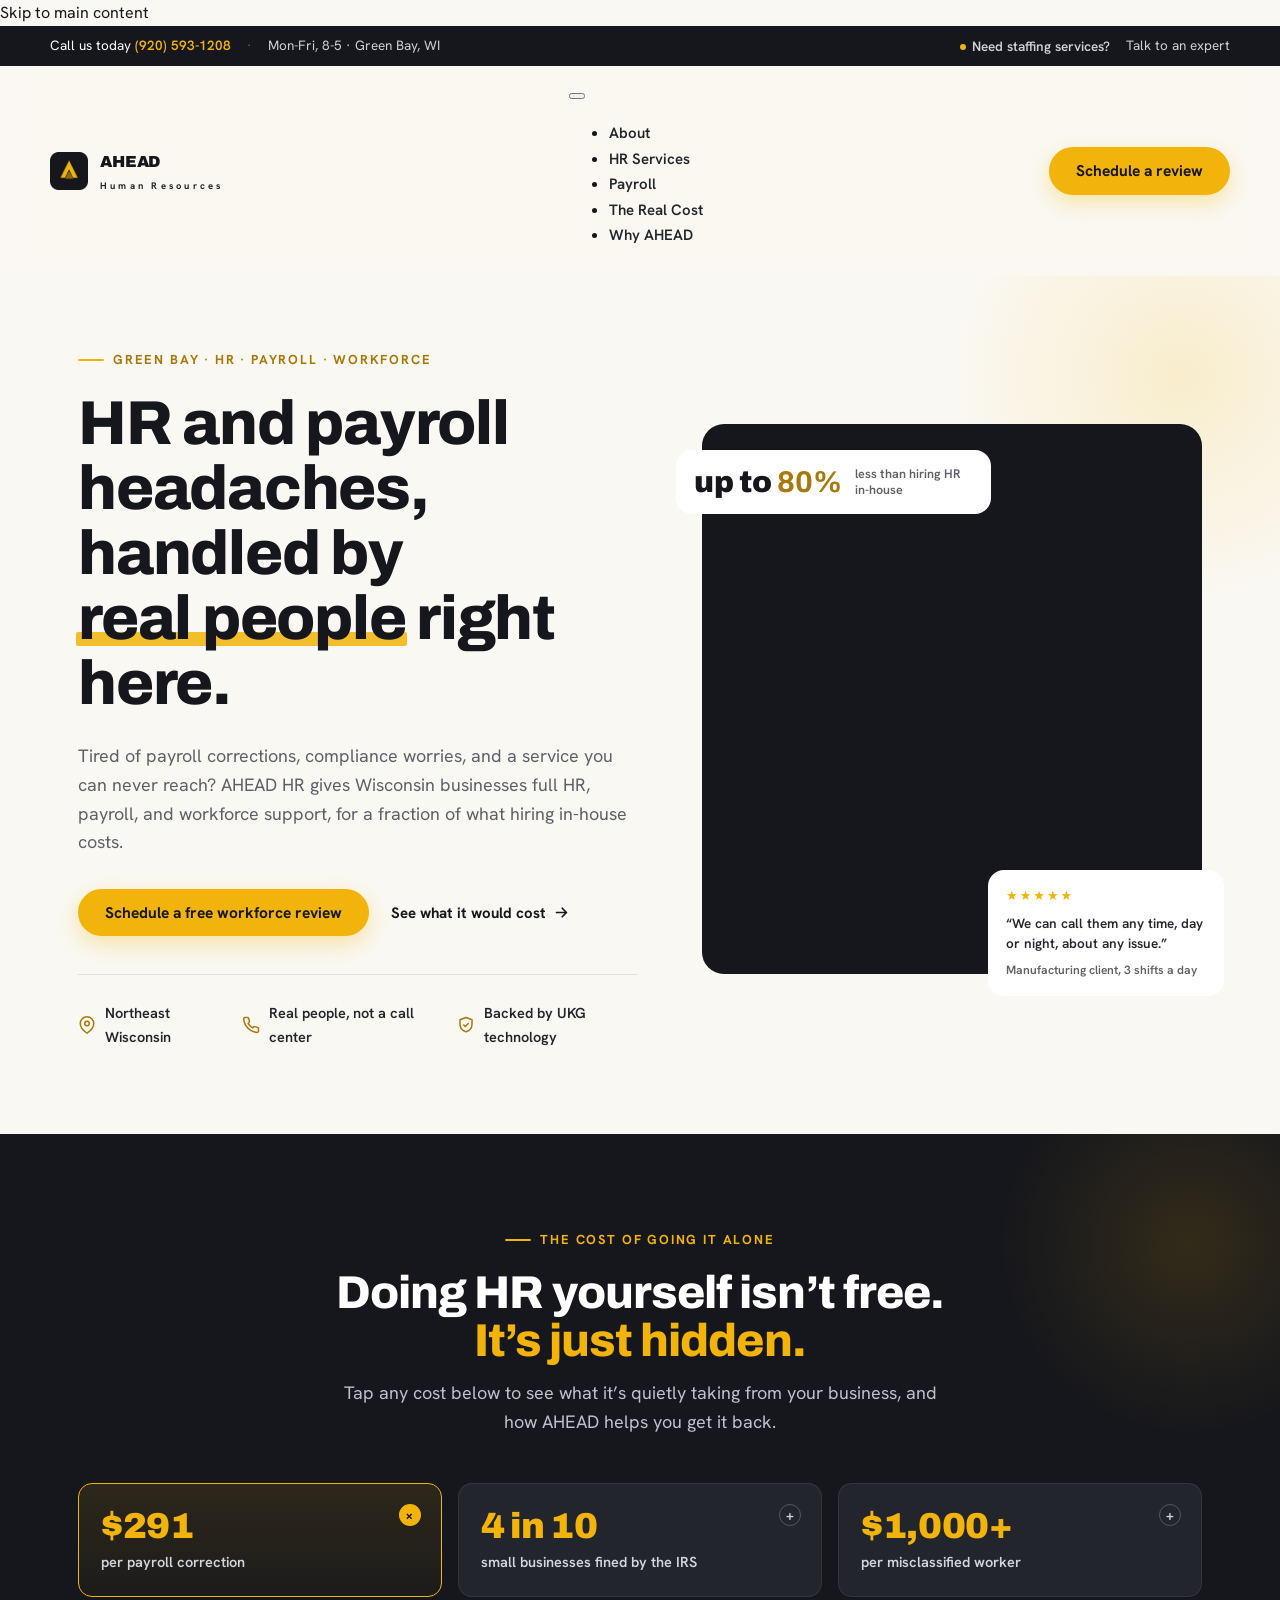
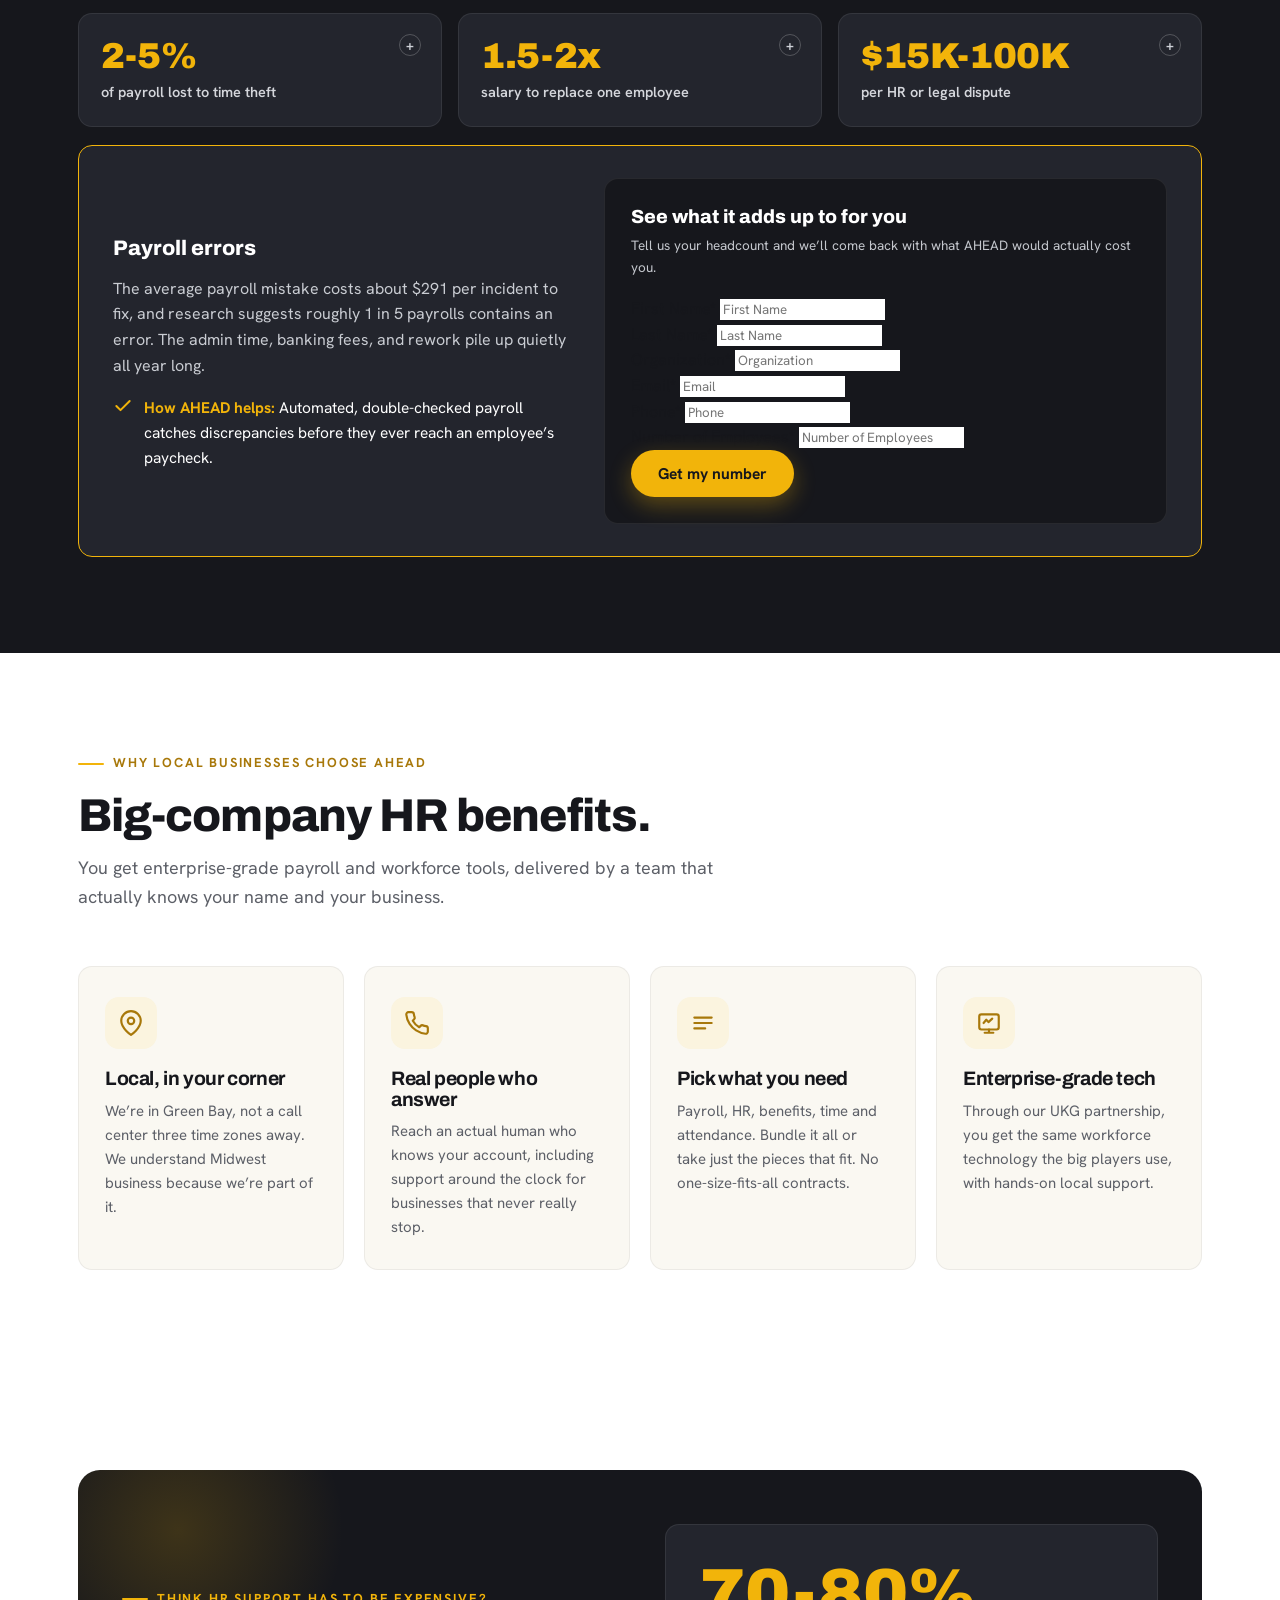
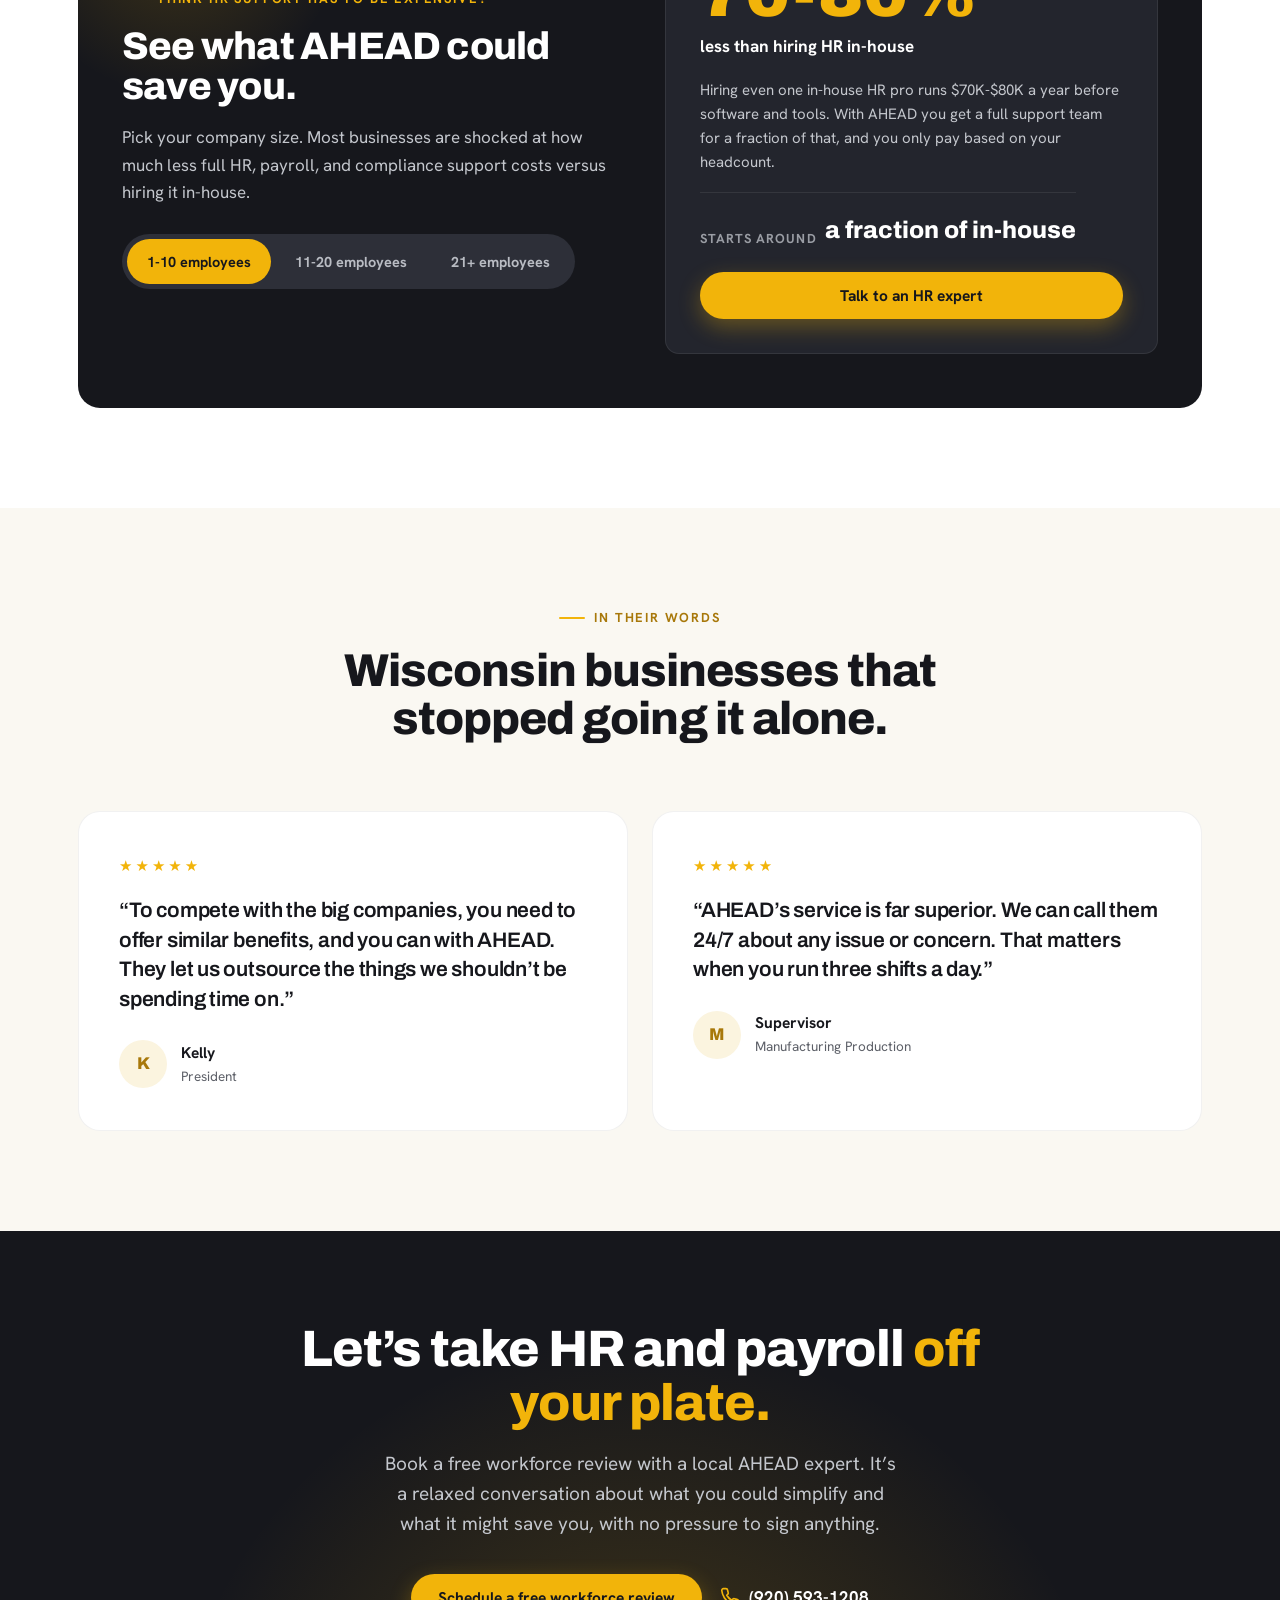
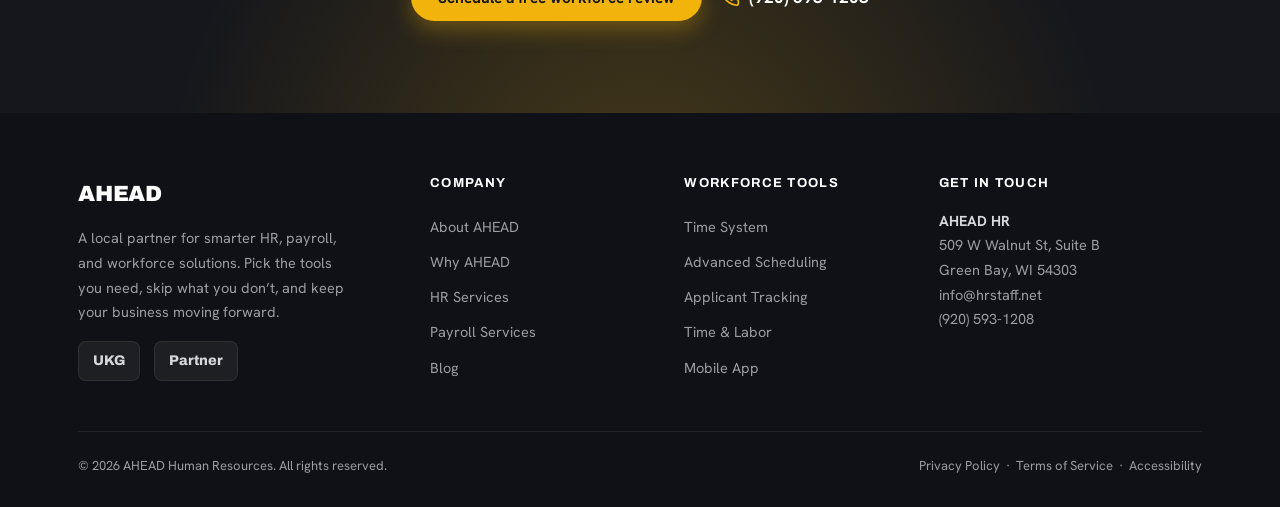
==== index.html @ b447ea6e "regenerate via build-static-preview.py (reproducible)" ====
<!doctype html>
    <html lang="en-US" prefix="og: https://ogp.me/ns#">

    <head>
        <meta charset="UTF-8">
        <meta name="viewport" content="width=device-width, initial-scale=1">
                    <link rel='stylesheet' href='https://www.hrstaff.net/wp-content/plugins/breakdance/plugin/themeless/normalize.min.css'>
                
<!-- Search Engine Optimization by Rank Math PRO - https://rankmath.com/ -->
<title>Home - ahead</title>
<meta name="robots" content="noindex, nofollow"/>
<link rel="canonical" href="https://www.hrstaff.net/" />
<meta property="og:locale" content="en_US" />
<meta property="og:type" content="website" />
<meta property="og:title" content="Home - ahead" />
<meta property="og:description" content="Green Bay · HR · Payroll · Workforce HR and payroll headaches, handled by real people right here. Tired of payroll corrections, compliance worries, and a service you can never reach? AHEAD HR gives Wisconsin businesses full HR, payroll, and workforce support, for a fraction of what hiring in-house costs. Schedule a free workforce review [&hellip;]" />
<meta property="og:url" content="https://www.hrstaff.net/" />
<meta property="og:site_name" content="ahead" />
<meta property="og:updated_time" content="2026-07-17T17:28:56+00:00" />
<meta name="twitter:card" content="summary_large_image" />
<meta name="twitter:title" content="Home - ahead" />
<meta name="twitter:description" content="Green Bay · HR · Payroll · Workforce HR and payroll headaches, handled by real people right here. Tired of payroll corrections, compliance worries, and a service you can never reach? AHEAD HR gives Wisconsin businesses full HR, payroll, and workforce support, for a fraction of what hiring in-house costs. Schedule a free workforce review [&hellip;]" />
<meta name="twitter:label1" content="Time to read" />
<meta name="twitter:data1" content="Less than a minute" />
<script type="application/ld+json" class="rank-math-schema-pro">{"@context":"https://schema.org","@graph":[{"@type":"Place","@id":"https://www.hrstaff.net/#place","address":{"@type":"PostalAddress","streetAddress":"2046 N. Rio Grande Ave","addressLocality":"Orlando","addressRegion":"FL","postalCode":"32804","addressCountry":"US"}},{"@type":["ProfessionalService","Organization"],"@id":"https://www.hrstaff.net/#organization","name":"ahead","url":"https://www.hrstaff.net","address":{"@type":"PostalAddress","streetAddress":"2046 N. Rio Grande Ave","addressLocality":"Orlando","addressRegion":"FL","postalCode":"32804","addressCountry":"US"},"openingHours":["Monday,Tuesday,Wednesday,Thursday,Friday 08:00-18:00"],"location":{"@id":"https://www.hrstaff.net/#place"},"telephone":"407-349-3488"},{"@type":"WebSite","@id":"https://www.hrstaff.net/#website","url":"https://www.hrstaff.net","name":"ahead","publisher":{"@id":"https://www.hrstaff.net/#organization"},"inLanguage":"en-US","potentialAction":{"@type":"SearchAction","target":"https://www.hrstaff.net/?s={search_term_string}","query-input":"required name=search_term_string"}},{"@type":"WebPage","@id":"https://www.hrstaff.net/#webpage","url":"https://www.hrstaff.net/","name":"Home - ahead","datePublished":"2026-07-17T02:14:08+00:00","dateModified":"2026-07-17T17:28:56+00:00","about":{"@id":"https://www.hrstaff.net/#organization"},"isPartOf":{"@id":"https://www.hrstaff.net/#website"},"inLanguage":"en-US"}]}</script>
<!-- /Rank Math WordPress SEO plugin -->

<style id="wp-img-auto-sizes-contain-inline-css">
img:is([sizes=auto i],[sizes^="auto," i]){contain-intrinsic-size:3000px 1500px}
/*# sourceURL=wp-img-auto-sizes-contain-inline-css */
</style>


<style type='text/css'  class='wpcb2-inline-style'>
/* Kodiak — STATIC styles (always on; NOT motion). Sandbox verify now; becomes a WPCodeBox CSS
   snippet for the deliverable. Holds decorative details + global overrides that Breakdance can't
   express natively as a section background. */

/* Content width (1240 max-width, 28px gutter) is now set NATIVELY in Breakdance -> Settings -> Containers
   (container_width 1240, horizontal_padding 28; vertical 100 + gap 32 are BD defaults kept explicit).
   Set via tools/bd-generator/write-global-layout.php — no CSS override needed. */

/* Hero HUD (telemetry): position is STATIC presentation (not motion). Escape the boxed .section-container
   so right/bottom are measured from the section edge, and sit level with the CTA row. (The fade-in is motion.) */
#ksc-hero { position: relative; }
#ksc-hero > .section-container { position: static; }
.ksc-hud { bottom: 72px !important; }

/* Marquee: full-bleed band + colored dots are STATIC presentation (only the infinite scroll is motion).
   Targeted structurally so they render with motion OFF too. Row = the inner .bde-div of #ksc-marquee. */
#ksc-marquee { border-top: 1px solid rgba(120, 160, 220, .13); border-bottom: 1px solid rgba(120, 160, 220, .13); }
#ksc-marquee > .section-container { max-width: none; padding-left: 0; padding-right: 0; }
#ksc-marquee .section-container > .bde-div { width: 100%; overflow: hidden; }
#ksc-marquee .section-container > .bde-div > .bde-div { justify-content: center; }
#ksc-marquee .section-container > .bde-div > .bde-div > .bde-text { display: inline-flex; align-items: center; gap: 34px; }
#ksc-marquee .section-container > .bde-div > .bde-div > .bde-text::after { content: ""; width: 7px; height: 7px; border-radius: 50%; background: #1F8BFF; flex: 0 0 auto; }
#ksc-marquee .section-container > .bde-div > .bde-div > .bde-text:nth-child(3n)::after { background: #D8823A; }

/* Stats band: subtle grid pattern overlay with a radial fade (mockup .stats::before). */
#ksc-stats { position: relative; overflow: hidden; }
#ksc-stats::before {
  content: ""; position: absolute; inset: 0; pointer-events: none; z-index: 0;
  background-image:
    linear-gradient(rgba(255, 255, 255, .07) 1px, transparent 1px),
    linear-gradient(90deg, rgba(255, 255, 255, .07) 1px, transparent 1px);
  background-size: 54px 54px;
  -webkit-mask-image: radial-gradient(circle at 80% 30%, #000, transparent 75%);
  mask-image: radial-gradient(circle at 80% 30%, #000, transparent 75%);
}
#ksc-stats > .section-container { position: relative; z-index: 1; }

/* Process: thin connecting line across the step circles (mockup .proc-line). The white circles sit on
   top of it. z-index:0 keeps it behind the step content. (The sky "fill" that grows is motion, later.) */
.ksc-proc-steps { position: relative; }
.ksc-proc-steps::before { content: ""; position: absolute; top: 27px; left: 8%; right: 8%; height: 2px; background: #CFDCEF; z-index: 0; }
.ksc-proc-steps > .bde-div { position: relative; z-index: 1; }
/* mobile: steps stack vertically, so the horizontal connecting line + its scroll-fill are orphaned — hide
   them (matches the mockup hiding .proc-line when the steps go 1-col). Uses BD's phone_landscape breakpoint. */
@media (max-width: 767px) { .ksc-proc-steps::before, .ksc-proc-steps::after { display: none; } }

/* Stat tiles: frosted glass — the mockup's translucent white + blur(4px) softens the grid behind them
   (BD can't do backdrop-filter natively). */
.ksc-stat-tile { -webkit-backdrop-filter: blur(4px); backdrop-filter: blur(4px); }

/* Service cards: hover-lift + border + a radial glow that follows the cursor (mockup .svc). The lift +
   border + glow-on-hover are pure CSS (work with JS off); the cursor-follow position (--mx/--my) is set
   by the motion snippet — with JS off the glow just centers on hover, which still looks right. */
.ksc-svc { position: relative; overflow: hidden; transition: transform .4s cubic-bezier(.16,1,.3,1), border-color .4s; }
.ksc-svc::before { content: ""; position: absolute; inset: 0; z-index: 0; pointer-events: none; opacity: 0; transition: opacity .4s; background: radial-gradient(380px circle at var(--mx,50%) var(--my,0%), rgba(31,139,255,.12), transparent 60%); }
.ksc-svc:hover::before { opacity: 1; }
.ksc-svc:hover { transform: translateY(-6px); border-color: rgba(31,139,255,.45) !important; }
.ksc-svc > * { position: relative; z-index: 1; }

/* About figure: the radius/border/shadow + badge pill are NATIVE (see specs/kodiak.mjs). Only the
   overflow-clip, portrait 4/5 crop, and the badge's absolute position + blur are non-native (here). */
/* Figure box is sized by width + 4/5 aspect (the video/image are taken out of flow so they can't
   collapse the box). BD renders <video> position:absolute inside a .bde-video wrapper. */
.ksc-about-fig { position: relative; overflow: hidden; aspect-ratio: 4 / 5; width: 100%; }
/* .bde-video wraps an .ee-video-container that BD sizes to the video's own ratio (a 1:1 box here) — force
   both to fill the 4/5 figure so object-fit:cover crops the video to the frame (no letterbox). */
.ksc-about-fig > .bde-video, .ksc-about-fig > .bde-image, .ksc-about-fig .ee-video-container { position: absolute !important; inset: 0; width: 100%; height: 100%; padding: 0; }
.ksc-about-fig video, .ksc-about-fig img { width: 100%; height: 100%; object-fit: cover; display: block; }
/* !important beats BD's `.breakdance .bde-div{position:relative}` (0,2,0) so the pill anchors to the figure */
.ksc-about-badge { position: absolute !important; top: 16px; left: 16px; z-index: 2; -webkit-backdrop-filter: blur(6px); backdrop-filter: blur(6px); }

/* Quote form: BD's default form theme is LIGHT (white inputs + near-black labels, invisible on our dark
   card). Restyle to the mockup — dark inputs, hairline borders, steel labels, 2-col field rows. Scoped to
   #ksc-quote. (The invest-popup form will get its own scoping when that native popup is built.) */
/* BD lays the form out on a 12-col grid (each field defaults to span 12 = full row). Keep that grid and
   just halve the four short fields so Name|Company and Email|Phone pair up; select/textarea/submit stay full. */
#ksc-quote .breakdance-form { gap: 16px; }
#ksc-quote .breakdance-form-field { margin: 0; }
#ksc-quote .breakdance-form-field--text,
#ksc-quote .breakdance-form-field--email { grid-column: span 6; }
#ksc-quote .breakdance-form-field--select,
#ksc-quote .breakdance-form-field--textarea,
#ksc-quote .breakdance-form-footer { grid-column: span 12; }
#ksc-quote .breakdance-form-field__label { display: block; font-size: .78rem; color: #8A9BB3; margin-bottom: 7px; font-weight: 500; text-transform: none; letter-spacing: 0; }
#ksc-quote .breakdance-form-field__required { color: #5FB8FF; }
#ksc-quote .breakdance-form-field__input {
  width: 100%; background: #070B14; border: 1px solid rgba(120, 160, 220, .22); border-radius: 9px;
  padding: 13px 14px; color: #EAF1FB; font-family: inherit; font-size: .95rem;
  transition: border-color .25s, box-shadow .25s;
}
#ksc-quote .breakdance-form-field__input:focus { outline: none; border-color: #1F8BFF; box-shadow: 0 0 0 3px rgba(31, 139, 255, .15); }
#ksc-quote textarea.breakdance-form-field__input { resize: vertical; min-height: 88px; }
#ksc-quote .breakdance-form-button__submit { width: 100%; justify-content: center; margin-top: 8px; }
#ksc-quote .ksc-quote-fine { text-align: center; }
/* mobile: the BD form is a CSS grid (not native flex), so the 2-up field pairs need a media query to
   go full-width. Matches BD's phone_landscape breakpoint (<=767) used for the section stacking. */
@media (max-width: 767px) {
  #ksc-quote .breakdance-form-field--text,
  #ksc-quote .breakdance-form-field--email { grid-column: span 12; }
}

/* header CTA "Get a quote": the narrow header squeezes it to ~120px and it wraps to 2 lines. Keep it on
   one line (nowrap so it sizes to its text) and tighten the padding on the smallest widths so it stays
   compact. Scoped to the header button so the shared Primary preset (hero CTA) is untouched. */
@media (max-width: 767px) { header .bde-button__button { white-space: nowrap; } }
@media (max-width: 479px) {
  header .bde-button__button { padding-left: 14px; padding-right: 14px; }
  .ksc-brand-sub { display: none; } /* hide "Aerial Exterior Cleaning" on phones (declutter the lockup) */
}

/* Invest popup (native breakdance_popup, opened by the header "Invest" menu link's popup action). The
   Popup element's container bg/width design + form theme don't apply reliably from the generated tree, so
   style the panel + form here, scoped to the popup wrapper's html id #ksc-invest-popup (popup_html_id). */
#ksc-invest-popup .breakdance-popup-content { position: relative; background: #0A101E !important; max-width: 480px !important; border-radius: 16px; border: 1px solid rgba(120, 160, 220, .22); box-shadow: 0 30px 80px -30px #000000b3; }
/* close button is moved into the panel (motion snippet) — anchor it to the panel's top-right corner */
#ksc-invest-popup .breakdance-popup-close-button { background: transparent !important; top: 14px !important; right: 14px !important; left: auto !important; }
#ksc-invest-popup .breakdance-popup-close-icon svg { fill: #8A9BB3; }
#ksc-invest-popup .breakdance-popup-close-icon svg:hover { fill: #EAF1FB; }
#ksc-invest-popup .breakdance-form { gap: 14px; }
#ksc-invest-popup .breakdance-form-field { margin: 0; }
#ksc-invest-popup .breakdance-form-field__label { display: block; font-size: .78rem; color: #8A9BB3; margin-bottom: 7px; font-weight: 500; text-transform: none; letter-spacing: 0; }
#ksc-invest-popup .breakdance-form-field__required { color: #5FB8FF; }
#ksc-invest-popup .breakdance-form-field__input { width: 100%; background: #070B14; border: 1px solid rgba(120, 160, 220, .22); border-radius: 9px; padding: 13px 14px; color: #EAF1FB; font-family: inherit; font-size: .95rem; transition: border-color .25s, box-shadow .25s; }
#ksc-invest-popup .breakdance-form-field__input:focus { outline: none; border-color: #1F8BFF; box-shadow: 0 0 0 3px rgba(31, 139, 255, .15); }
#ksc-invest-popup .breakdance-form-button__submit { width: 100%; justify-content: center; margin-top: 6px; }

</style><!-- [HEADER ASSETS] -->
<link rel="stylesheet" href="assets/c822a0_custom_font_hankengrotesk.css" />
<link rel="stylesheet" href="assets/1c2879_custom_font_archivo.css" />
<link rel="stylesheet" href="assets/5e0949_awesome-menu.css" />
<link rel="stylesheet" href="assets/7b34be_form.css" />

<link rel="stylesheet" href="assets/332a95_post-236-defaults.css" />

<link rel="stylesheet" href="assets/ff9a26_post-235-defaults.css" />

<link rel="stylesheet" href="assets/77c6e5_post-237-defaults.css" />

<link rel="stylesheet" href="assets/583a69_global-settings.css" />

<link rel="stylesheet" href="assets/4434dc_post-236.css" />

<link rel="stylesheet" href="assets/5b21b4_post-235.css" />

<link rel="stylesheet" href="assets/7bf421_post-237.css" />
<!-- [/EOF HEADER ASSETS] -->
    </head>
    
    <body class="home wp-singular page-template-default page page-id-235 wp-theme-breakdance-zero breakdance">
                    <a href="#bde-main" class="bde-skip-link">Skip to main content</a>
        <header class="bde-header-builder-236-100 bde-header-builder ah-header bde-header-builder--sticky bde-header-builder--sticky-scroll-slide">

<div class="bde-header-builder__container"><div class="bde-div-236-101 bde-div">
  
  
	



<div class="bde-div-236-102 bde-div wl-topbar">
  
  
	



<div class="bde-div-236-103 bde-div">
  
  
	



<div class="bde-div-236-104 bde-div">
  
  
	



<div class="bde-rich-text-236-105 bde-rich-text breakdance-rich-text-styles">
<p><a href="tel:9205931208" style="color:var(--white)">Call us today <b style="color:var(--gold);font-weight:600">(920) 593-1208</b></a></p>
</div><div class="bde-rich-text-236-106 bde-rich-text breakdance-rich-text-styles">
<p style="opacity:.4">·</p>
</div><div class="bde-rich-text-236-107 bde-rich-text breakdance-rich-text-styles">
<p>Mon-Fri, 8-5 · Green Bay, WI</p>
</div>
</div><div class="bde-div-236-108 bde-div">
  
  
	



<div class="bde-rich-text-236-109 bde-rich-text breakdance-rich-text-styles">
<p><a href="#" class="ah-u-staff" style="color:var(--utility-text);font-weight:600">Need staffing services?</a></p>
</div><div class="bde-rich-text-236-110 bde-rich-text breakdance-rich-text-styles">
<p><a href="#contact" style="color:var(--utility-text)">Talk to an expert</a></p>
</div>
</div>
</div>
</div><div class="bde-div-236-111 bde-div">
  
  
	



<div class="bde-div-236-112 bde-div">
  
  
	



<div class="bde-div-236-113 bde-div">
  
  
	



<a class="bde-container-link-236-114 bde-container-link breakdance-link" href="#" target="_self" data-type="url">
  
  
	



<img class="bde-image2-236-115 bde-image2" src="assets/5491e9_brand-mark.png" alt="AHEAD Human Resources" loading="lazy"><div class="bde-div-236-116 bde-div">
  
  
	



<div class="bde-text-236-117 bde-text ksc-brand-name">
AHEAD
</div><div class="bde-text-236-118 bde-text ksc-brand-sub">
Human Resources
</div>
</div>

</a><div class="bde-menu-236-119 bde-menu">


      
        
    <nav class="breakdance-menu breakdance-menu--collapse    ">
    <button class="breakdance-menu-toggle breakdance-menu-toggle--squeeze" type="button" aria-label="Open Menu" aria-expanded="false" aria-controls="menu-119">
                  <span class="breakdance-menu-toggle-icon">
            <span class="breakdance-menu-toggle-lines"></span>
          </span>
            </button>
    
  <ul class="breakdance-menu-list" id="menu-119">
              
  
    <li class="breakdance-menu-item-236-120 breakdance-menu-item">
        
            
            

    
    
    
    
    
    <a class="breakdance-link breakdance-menu-link" href="#" target="_self" data-type="url"  >
  About
    </a>

</li><li class="breakdance-menu-item-236-121 breakdance-menu-item">
        
            
            

    
    
    
    
    
    <a class="breakdance-link breakdance-menu-link" href="#why" target="_self" data-type="url"  >
  HR Services
    </a>

</li><li class="breakdance-menu-item-236-122 breakdance-menu-item">
        
            
            

    
    
    
    
    
    <a class="breakdance-link breakdance-menu-link" href="#calc" target="_self" data-type="url"  >
  Payroll
    </a>

</li><li class="breakdance-menu-item-236-123 breakdance-menu-item">
        
            
            

    
    
    
    
    
    <a class="breakdance-link breakdance-menu-link" href="#cost" target="_self" data-type="url"  >
  The Real Cost
    </a>

</li><li class="breakdance-menu-item-236-124 breakdance-menu-item">
        
            
            

    
    
    
    
    
    <a class="breakdance-link breakdance-menu-link" href="#testi" target="_self" data-type="url"  >
  Why AHEAD
    </a>

</li>
  </ul>
  </nav>


</div><div class="bde-div-236-125 bde-div">
  
  
	



<div class="bde-button-236-126 bde-button">
        
    
    
    
    
            
                    
            
            

    
    
    
    
    
    <a class="breakdance-link button-atom button-atom--primary bde-button__button" href="#contact" target="_self" data-type="url"  >

    
        <span class="button-atom__text">Schedule a review</span>

        
        
                </a>

    


</div>
</div>
</div>
</div>
</div>
</div></div>

<div class="bde-header-builder__header-builder-border-bottom"></div>

</header><main id='bde-main'><section class="bde-section-235-100 bde-section ah-hero">
  
  
	



<div class="section-container"><div class="bde-div-235-101 bde-div">
  
  
	



<div class="bde-div-235-102 bde-div">
  
  
	



<div class="bde-div-235-103 bde-div">
  
  
	



<div class="bde-text-235-104 bde-text ah-eyebrow">
Green Bay · HR · Payroll · Workforce
</div><h1 class="bde-heading-235-105 bde-heading">
HR and payroll headaches, handled by <span class="ah-hl">real people</span> right here.
</h1><div class="bde-text-235-106 bde-text">
Tired of payroll corrections, compliance worries, and a service you can never reach? AHEAD HR gives Wisconsin businesses full HR, payroll, and workforce support, for a fraction of what hiring in-house costs.
</div><div class="bde-div-235-107 bde-div">
  
  
	



<div class="bde-button-235-108 bde-button">
        
    
    
    
    
            
                    
            
            

    
    
    
    
    
    <a class="breakdance-link button-atom button-atom--primary bde-button__button" href="#contact" target="_self" data-type="url"  >

    
        <span class="button-atom__text">Schedule a free workforce review</span>

        
        
                </a>

    


</div><a class="bde-container-link-235-109 bde-container-link ah-link-arrow breakdance-link" href="#calc" target="_self" data-type="url">
  
  
	



<div class="bde-text-235-110 bde-text">
See what it would cost
</div><div class="bde-div-235-111 bde-div">
  
  
	



<div class="bde-icon-235-112 bde-icon">

    
            <div class="bde-icon-icon breakdance-icon-atom" >
    
                    <svg xmlns="http://www.w3.org/2000/svg" viewBox="0 0 24 24" style="fill:none;stroke:currentColor;stroke-width:2.4" stroke-linecap="round" stroke-linejoin="round"><path d="M5 12h14M13 6l6 6-6 6"/></svg>
        
        
        
            </div>
    


</div>
</div>

</a>
</div><div class="bde-div-235-113 bde-div ah-trust">
  
  
	



<div class="bde-div-235-114 bde-div">
  
  
	



<div class="bde-icon-235-115 bde-icon">

    
            <div class="bde-icon-icon breakdance-icon-atom" >
    
                    <svg xmlns="http://www.w3.org/2000/svg" viewBox="0 0 24 24" style="fill:none;stroke:currentColor;stroke-width:2" stroke-linecap="round" stroke-linejoin="round"><path d="M21 10c0 7-9 13-9 13s-9-6-9-13a9 9 0 0 1 18 0z"/><circle cx="12" cy="10" r="3"/></svg>
        
        
        
            </div>
    


</div><div class="bde-text-235-116 bde-text">
Northeast Wisconsin
</div>
</div><div class="bde-div-235-117 bde-div">
  
  
	



<div class="bde-icon-235-118 bde-icon">

    
            <div class="bde-icon-icon breakdance-icon-atom" >
    
                    <svg xmlns="http://www.w3.org/2000/svg" viewBox="0 0 24 24" style="fill:none;stroke:currentColor;stroke-width:2" stroke-linecap="round" stroke-linejoin="round"><path d="M22 16.92v3a2 2 0 0 1-2.18 2 19.8 19.8 0 0 1-8.63-3.07 19.5 19.5 0 0 1-6-6 19.8 19.8 0 0 1-3.07-8.67A2 2 0 0 1 4.11 2h3a2 2 0 0 1 2 1.72c.13.96.36 1.9.7 2.81a2 2 0 0 1-.45 2.11L8.09 9.91a16 16 0 0 0 6 6l1.27-1.27a2 2 0 0 1 2.11-.45c.9.34 1.85.57 2.81.7A2 2 0 0 1 22 16.92z"/></svg>
        
        
        
            </div>
    


</div><div class="bde-text-235-119 bde-text">
Real people, not a call center
</div>
</div><div class="bde-div-235-120 bde-div">
  
  
	



<div class="bde-icon-235-121 bde-icon">

    
            <div class="bde-icon-icon breakdance-icon-atom" >
    
                    <svg xmlns="http://www.w3.org/2000/svg" viewBox="0 0 24 24" style="fill:none;stroke:currentColor;stroke-width:2" stroke-linecap="round" stroke-linejoin="round"><path d="M12 2 4 5v6c0 5 3.4 8.7 8 10 4.6-1.3 8-5 8-10V5z"/><path d="M9 12l2 2 4-4"/></svg>
        
        
        
            </div>
    


</div><div class="bde-text-235-122 bde-text">
Backed by UKG technology
</div>
</div>
</div>
</div><div class="bde-div-235-123 bde-div ah-hero-visual">
  
  
	



<div class="bde-div-235-124 bde-div ah-hero-photo">
  
  
	




</div><div class="bde-div-235-125 bde-div ah-float ah-float-stat">
  
  
	



<div class="bde-rich-text-235-126 bde-rich-text breakdance-rich-text-styles">
<p>up to <b style="color:var(--gold-deep)">80%</b></p>
</div><div class="bde-text-235-127 bde-text">
less than hiring HR in-house
</div>
</div><div class="bde-div-235-128 bde-div ah-float ah-float-quote">
  
  
	



<div class="bde-text-235-129 bde-text">
★★★★★
</div><div class="bde-text-235-130 bde-text">
“We can call them any time, day or night, about any issue.”
</div><div class="bde-text-235-131 bde-text">
Manufacturing client, 3 shifts a day
</div>
</div>
</div>
</div>
</div></div>
</section><section class="bde-section-235-132 bde-section ah-costs" id="cost">
  
  
	



<div class="section-container"><div class="bde-div-235-133 bde-div">
  
  
	



<div class="bde-div-235-134 bde-div">
  
  
	



<div class="bde-div-235-135 bde-div">
  
  
	



<div class="bde-text-235-136 bde-text ah-eyebrow is-center">
The cost of going it alone
</div><h2 class="bde-heading-235-137 bde-heading">
Doing HR yourself isn’t free. <em style="font-style:normal;color:var(--gold)">It’s just hidden.</em>
</h2><div class="bde-text-235-138 bde-text">
Tap any cost below to see what it’s quietly taking from your business, and how AHEAD helps you get it back.
</div>
</div><div id="ah-cost-tiles" class="bde-div-235-139 bde-div">
  
  
	



<div id="ah-ctile-0" class="bde-div-235-140 bde-div ah-ctile is-active">
  
  
	



<div class="bde-text-235-141 bde-text ah-cplus">
+
</div><div class="bde-text-235-142 bde-text">
$291
</div><div class="bde-text-235-143 bde-text">
per payroll correction
</div>
</div><div id="ah-ctile-1" class="bde-div-235-144 bde-div ah-ctile">
  
  
	



<div class="bde-text-235-145 bde-text ah-cplus">
+
</div><div class="bde-text-235-146 bde-text">
4 in 10
</div><div class="bde-text-235-147 bde-text">
small businesses fined by the IRS
</div>
</div><div id="ah-ctile-2" class="bde-div-235-148 bde-div ah-ctile">
  
  
	



<div class="bde-text-235-149 bde-text ah-cplus">
+
</div><div class="bde-text-235-150 bde-text">
$1,000+
</div><div class="bde-text-235-151 bde-text">
per misclassified worker
</div>
</div><div id="ah-ctile-3" class="bde-div-235-152 bde-div ah-ctile">
  
  
	



<div class="bde-text-235-153 bde-text ah-cplus">
+
</div><div class="bde-text-235-154 bde-text">
2-5%
</div><div class="bde-text-235-155 bde-text">
of payroll lost to time theft
</div>
</div><div id="ah-ctile-4" class="bde-div-235-156 bde-div ah-ctile">
  
  
	



<div class="bde-text-235-157 bde-text ah-cplus">
+
</div><div class="bde-text-235-158 bde-text">
1.5-2x
</div><div class="bde-text-235-159 bde-text">
salary to replace one employee
</div>
</div><div id="ah-ctile-5" class="bde-div-235-160 bde-div ah-ctile">
  
  
	



<div class="bde-text-235-161 bde-text ah-cplus">
+
</div><div class="bde-text-235-162 bde-text">
$15K-100K
</div><div class="bde-text-235-163 bde-text">
per HR or legal dispute
</div>
</div>
</div><div class="bde-div-235-164 bde-div ah-cost-detail">
  
  
	



<div class="bde-div-235-165 bde-div">
  
  
	



<div id="ah-cd-title" class="bde-text-235-166 bde-text">
Payroll errors
</div><div id="ah-cd-story" class="bde-text-235-167 bde-text">
The average payroll mistake costs about $291 per incident to fix, and research suggests roughly 1 in 5 payrolls contains an error. The admin time, banking fees, and rework pile up quietly all year long.
</div><div class="bde-div-235-168 bde-div">
  
  
	



<div class="bde-icon-235-169 bde-icon">

    
            <div class="bde-icon-icon breakdance-icon-atom" >
    
                    <svg xmlns="http://www.w3.org/2000/svg" viewBox="0 0 24 24" style="fill:none;stroke:currentColor;stroke-width:2.4" stroke-linecap="round" stroke-linejoin="round"><path d="M20 6 9 17l-5-5"/></svg>
        
        
        
            </div>
    


</div><div id="ah-cd-recover" class="bde-rich-text-235-170 bde-rich-text breakdance-rich-text-styles">
<p><b style="color:var(--gold);font-weight:700">How AHEAD helps:</b> Automated, double-checked payroll catches discrepancies before they ever reach an employee’s paycheck.</p>
</div>
</div>
</div><div class="bde-div-235-171 bde-div ah-cost-form">
  
  
	



<div class="bde-text-235-172 bde-text">
See what it adds up to for you
</div><div class="bde-text-235-173 bde-text">
Tell us your headcount and we’ll come back with what AHEAD would actually cost you.
</div><div class="bde-form-builder-235-174 bde-form-builder">

<form id="cost-calculator174" class="breakdance-form breakdance-form--vertical" data-options="{&quot;slug&quot;:&quot;custom&quot;,&quot;name&quot;:&quot;Cost Calculator&quot;,&quot;ajaxUrl&quot;:&quot;https://www.hrstaff.net\/wp-admin\/admin-ajax.php&quot;,&quot;clearOnSuccess&quot;:true,&quot;hideOnSuccess&quot;:false,&quot;successMessage&quot;:&quot;Thanks \u2014 an AHEAD expert will come back to you shortly.&quot;,&quot;errorMessage&quot;:&quot;Something went wrong&quot;,&quot;redirect&quot;:false,&quot;redirectUrl&quot;:&quot;&quot;,&quot;customJavaScript&quot;:&quot;&quot;,&quot;recaptcha&quot;:{&quot;key&quot;:&quot;&quot;,&quot;enabled&quot;:false},&quot;honeypot_enabled&quot;:false,&quot;popupsOnSuccess&quot;:[],&quot;popupsOnError&quot;:[]}" data-steps="0" >
  
  
  
<div class="breakdance-form-field breakdance-form-field--text breakdance-form-field__hide-label" >
    
    
            <label class="breakdance-form-field__label" for="first_name">
            First Name<span class="breakdance-form-field__required">*</span>
        </label>
    
    <input
    class="breakdance-form-field__input"
    id="first_name"
    aria-describedby="first_name"
    type="text"
    name="fields[first_name]"
    placeholder="First Name"
    value=""
                
        
        
    required
    
    
    
    
    
>


    
    
</div>


<div class="breakdance-form-field breakdance-form-field--text breakdance-form-field__hide-label" >
    
    
            <label class="breakdance-form-field__label" for="last_name">
            Last Name<span class="breakdance-form-field__required">*</span>
        </label>
    
    <input
    class="breakdance-form-field__input"
    id="last_name"
    aria-describedby="last_name"
    type="text"
    name="fields[last_name]"
    placeholder="Last Name"
    value=""
                
        
        
    required
    
    
    
    
    
>


    
    
</div>


<div class="breakdance-form-field breakdance-form-field--text breakdance-form-field__hide-label" >
    
    
            <label class="breakdance-form-field__label" for="Organization">
            Organization<span class="breakdance-form-field__required">*</span>
        </label>
    
    <input
    class="breakdance-form-field__input"
    id="Organization"
    aria-describedby="Organization"
    type="text"
    name="fields[Organization]"
    placeholder="Organization"
    value=""
                
        
        
    required
    
    
    
    
    
>


    
    
</div>


<div class="breakdance-form-field breakdance-form-field--email breakdance-form-field__hide-label" >
    
    
            <label class="breakdance-form-field__label" for="email">
            Email<span class="breakdance-form-field__required">*</span>
        </label>
    
    <input
    class="breakdance-form-field__input"
    id="email"
    aria-describedby="email"
    type="email"
    name="fields[email]"
    placeholder="Email"
    value=""
                
        
        
    required
    
    
    
    
    
>


    
    
</div>


<div class="breakdance-form-field breakdance-form-field--text breakdance-form-field__hide-label" >
    
    
            <label class="breakdance-form-field__label" for="phone">
            Phone<span class="breakdance-form-field__required">*</span>
        </label>
    
    <input
    class="breakdance-form-field__input"
    id="phone"
    aria-describedby="phone"
    type="text"
    name="fields[phone]"
    placeholder="Phone"
    value=""
                
        
        
    required
    
    
    
    
    
>


    
    
</div>


<div class="breakdance-form-field breakdance-form-field--text breakdance-form-field__hide-label" >
    
    
            <label class="breakdance-form-field__label" for="number">
            Number of Employees<span class="breakdance-form-field__required">*</span>
        </label>
    
    <input
    class="breakdance-form-field__input"
    id="number"
    aria-describedby="number"
    type="text"
    name="fields[number]"
    placeholder="Number of Employees"
    value=""
                
        
        
    required
    
    
    
    
    
>


    
    
</div><div class="breakdance-form-field breakdance-form-footer">    
    
    
    
    
            
            <button type="submit" class="button-atom button-atom--primary breakdance-form-button breakdance-form-button__submit"  >
    
        <span class="button-atom__text">Get my number</span>

        
        
            </button>
    
    <input type="hidden" name="form_id" value="174">
    <input type="hidden" name="post_id" value="235">
</div>

  
</form>


</div>
</div>
</div>
</div>
</div></div>
</section><section class="bde-section-235-177 bde-section ah-why" id="why">
  
  
	



<div class="section-container"><div class="bde-div-235-178 bde-div">
  
  
	



<div class="bde-div-235-179 bde-div">
  
  
	



<div class="bde-div-235-180 bde-div">
  
  
	



<div class="bde-text-235-181 bde-text ah-eyebrow">
Why local businesses choose AHEAD
</div><h2 class="bde-heading-235-182 bde-heading">
Big-company HR benefits.
</h2><div class="bde-text-235-183 bde-text">
You get enterprise-grade payroll and workforce tools, delivered by a team that actually knows your name and your business.
</div>
</div><div class="bde-div-235-184 bde-div">
  
  
	



<div class="bde-div-235-185 bde-div ah-vcard">
  
  
	



<div class="bde-div-235-186 bde-div">
  
  
	



<div class="bde-icon-235-187 bde-icon">

    
            <div class="bde-icon-icon breakdance-icon-atom" >
    
                    <svg xmlns="http://www.w3.org/2000/svg" viewBox="0 0 24 24" style="fill:none;stroke:currentColor;stroke-width:2" stroke-linecap="round" stroke-linejoin="round"><path d="M21 10c0 7-9 13-9 13s-9-6-9-13a9 9 0 0 1 18 0z"/><circle cx="12" cy="10" r="3"/></svg>
        
        
        
            </div>
    


</div>
</div><h3 class="bde-heading-235-188 bde-heading">
Local, in your corner
</h3><div class="bde-text-235-189 bde-text">
We’re in Green Bay, not a call center three time zones away. We understand Midwest business because we’re part of it.
</div>
</div><div class="bde-div-235-190 bde-div ah-vcard">
  
  
	



<div class="bde-div-235-191 bde-div">
  
  
	



<div class="bde-icon-235-192 bde-icon">

    
            <div class="bde-icon-icon breakdance-icon-atom" >
    
                    <svg xmlns="http://www.w3.org/2000/svg" viewBox="0 0 24 24" style="fill:none;stroke:currentColor;stroke-width:2" stroke-linecap="round" stroke-linejoin="round"><path d="M22 16.92v3a2 2 0 0 1-2.18 2 19.8 19.8 0 0 1-8.63-3.07 19.5 19.5 0 0 1-6-6 19.8 19.8 0 0 1-3.07-8.67A2 2 0 0 1 4.11 2h3a2 2 0 0 1 2 1.72c.13.96.36 1.9.7 2.81a2 2 0 0 1-.45 2.11L8.09 9.91a16 16 0 0 0 6 6l1.27-1.27a2 2 0 0 1 2.11-.45c.9.34 1.85.57 2.81.7A2 2 0 0 1 22 16.92z"/></svg>
        
        
        
            </div>
    


</div>
</div><h3 class="bde-heading-235-193 bde-heading">
Real people who answer
</h3><div class="bde-text-235-194 bde-text">
Reach an actual human who knows your account, including support around the clock for businesses that never really stop.
</div>
</div><div class="bde-div-235-195 bde-div ah-vcard">
  
  
	



<div class="bde-div-235-196 bde-div">
  
  
	



<div class="bde-icon-235-197 bde-icon">

    
            <div class="bde-icon-icon breakdance-icon-atom" >
    
                    <svg xmlns="http://www.w3.org/2000/svg" viewBox="0 0 24 24" style="fill:none;stroke:currentColor;stroke-width:2" stroke-linecap="round" stroke-linejoin="round"><path d="M4 7h16M4 12h16M4 17h10"/></svg>
        
        
        
            </div>
    


</div>
</div><h3 class="bde-heading-235-198 bde-heading">
Pick what you need
</h3><div class="bde-text-235-199 bde-text">
Payroll, HR, benefits, time and attendance. Bundle it all or take just the pieces that fit. No one-size-fits-all contracts.
</div>
</div><div class="bde-div-235-200 bde-div ah-vcard">
  
  
	



<div class="bde-div-235-201 bde-div">
  
  
	



<div class="bde-icon-235-202 bde-icon">

    
            <div class="bde-icon-icon breakdance-icon-atom" >
    
                    <svg xmlns="http://www.w3.org/2000/svg" viewBox="0 0 24 24" style="fill:none;stroke:currentColor;stroke-width:2" stroke-linecap="round" stroke-linejoin="round"><rect x="3" y="4" width="18" height="14" rx="2"/><path d="M8 21h8M12 18v3"/><path d="M7 12l2.5-3 2 2.2L15 8"/></svg>
        
        
        
            </div>
    


</div>
</div><h3 class="bde-heading-235-203 bde-heading">
Enterprise-grade tech
</h3><div class="bde-text-235-204 bde-text">
Through our UKG partnership, you get the same workforce technology the big players use, with hands-on local support.
</div>
</div>
</div>
</div>
</div></div>
</section><section class="bde-section-235-205 bde-section ah-calc" id="calc">
  
  
	



<div class="section-container"><div class="bde-div-235-206 bde-div">
  
  
	



<div class="bde-div-235-207 bde-div ah-calc-card">
  
  
	



<div class="bde-div-235-208 bde-div">
  
  
	



<div class="bde-div-235-209 bde-div">
  
  
	



<div class="bde-text-235-210 bde-text ah-eyebrow">
Think HR support has to be expensive?
</div><h2 class="bde-heading-235-211 bde-heading">
See what AHEAD could save you.
</h2><div class="bde-text-235-212 bde-text">
Pick your company size. Most businesses are shocked at how much less full HR, payroll, and compliance support costs versus hiring it in-house.
</div><div id="ah-toggle" class="bde-div-235-213 bde-div">
  
  
	



<div id="ah-tier-0" class="bde-div-235-214 bde-div ah-tg is-active">
  
  
	



<div class="bde-text-235-215 bde-text">
1-10 employees
</div>
</div><div id="ah-tier-1" class="bde-div-235-216 bde-div ah-tg">
  
  
	



<div class="bde-text-235-217 bde-text">
11-20 employees
</div>
</div><div id="ah-tier-2" class="bde-div-235-218 bde-div ah-tg">
  
  
	



<div class="bde-text-235-219 bde-text">
21+ employees
</div>
</div>
</div>
</div><div class="bde-div-235-221 bde-div ah-readout">
  
  
	



<div id="ah-save-num" class="bde-text-235-222 bde-text">
70-80%
</div><div id="ah-save-lab" class="bde-text-235-223 bde-text">
less than hiring HR in-house
</div><div id="ah-save-blurb" class="bde-text-235-224 bde-text">
Hiring even one in-house HR pro runs $70K-$80K a year before software and tools. With AHEAD you get a full support team for a fraction of that, and you only pay based on your headcount.
</div><div class="bde-div-235-225 bde-div">
  
  
	



<div class="bde-text-235-226 bde-text">
Starts around
</div><div id="ah-save-from" class="bde-text-235-227 bde-text">
a fraction of in-house
</div>
</div><div class="bde-button-235-228 bde-button ah-btn-block">
        
    
    
    
    
            
                    
            
            

    
    
    
    
    
    <a class="breakdance-link button-atom button-atom--primary bde-button__button" href="#contact" target="_self" data-type="url"  >

    
        <span class="button-atom__text">Talk to an HR expert</span>

        
        
                </a>

    


</div>
</div>
</div>
</div>
</div></div>
</section><section class="bde-section-235-229 bde-section ah-testi" id="testi">
  
  
	



<div class="section-container"><div class="bde-div-235-230 bde-div">
  
  
	



<div class="bde-div-235-231 bde-div">
  
  
	



<div class="bde-div-235-232 bde-div">
  
  
	



<div class="bde-text-235-233 bde-text ah-eyebrow is-center">
In their words
</div><h2 class="bde-heading-235-234 bde-heading">
Wisconsin businesses that stopped going it alone.
</h2>
</div><div class="bde-div-235-235 bde-div">
  
  
	



<div class="bde-div-235-236 bde-div ah-tcard">
  
  
	



<div class="bde-text-235-237 bde-text">
★★★★★
</div><div class="bde-text-235-238 bde-text">
“To compete with the big companies, you need to offer similar benefits, and you can with AHEAD. They let us outsource the things we shouldn’t be spending time on.”
</div><div class="bde-div-235-239 bde-div">
  
  
	



<div class="bde-div-235-240 bde-div">
  
  
	



<div class="bde-text-235-241 bde-text">
K
</div>
</div><div class="bde-div-235-242 bde-div">
  
  
	



<div class="bde-text-235-243 bde-text">
Kelly
</div><div class="bde-text-235-244 bde-text">
President
</div>
</div>
</div>
</div><div class="bde-div-235-245 bde-div ah-tcard">
  
  
	



<div class="bde-text-235-246 bde-text">
★★★★★
</div><div class="bde-text-235-247 bde-text">
“AHEAD’s service is far superior. We can call them 24/7 about any issue or concern. That matters when you run three shifts a day.”
</div><div class="bde-div-235-248 bde-div">
  
  
	



<div class="bde-div-235-249 bde-div">
  
  
	



<div class="bde-text-235-250 bde-text">
M
</div>
</div><div class="bde-div-235-251 bde-div">
  
  
	



<div class="bde-text-235-252 bde-text">
Supervisor
</div><div class="bde-text-235-253 bde-text">
Manufacturing Production
</div>
</div>
</div>
</div>
</div>
</div>
</div></div>
</section><section class="bde-section-235-254 bde-section ah-final" id="contact">
  
  
	



<div class="section-container"><div class="bde-div-235-255 bde-div">
  
  
	



<div class="bde-div-235-256 bde-div">
  
  
	



<h2 class="bde-heading-235-257 bde-heading">
Let’s take HR and payroll <em style="font-style:normal;color:var(--gold)">off your plate.</em>
</h2><div class="bde-text-235-258 bde-text">
Book a free workforce review with a local AHEAD expert. It’s a relaxed conversation about what you could simplify and what it might save you, with no pressure to sign anything.
</div><div class="bde-div-235-259 bde-div">
  
  
	



<div class="bde-button-235-260 bde-button">
        
    
    
    
    
            
                    
            
            

    
    
    
    
    
    <a class="breakdance-link button-atom button-atom--primary bde-button__button" href="https://www.hrstaff.net/hr-services/discovery/" target="_self" data-type="url"  >

    
        <span class="button-atom__text">Schedule a free workforce review</span>

        
        
                </a>

    


</div><a class="bde-container-link-235-261 bde-container-link ah-callnum breakdance-link" href="tel:9205931208" target="_self" data-type="url">
  
  
	



<div class="bde-div-235-262 bde-div">
  
  
	



<div class="bde-icon-235-263 bde-icon">

    
            <div class="bde-icon-icon breakdance-icon-atom" >
    
                    <svg xmlns="http://www.w3.org/2000/svg" viewBox="0 0 24 24" style="fill:none;stroke:currentColor;stroke-width:2" stroke-linecap="round" stroke-linejoin="round"><path d="M22 16.92v3a2 2 0 0 1-2.18 2 19.8 19.8 0 0 1-8.63-3.07 19.5 19.5 0 0 1-6-6 19.8 19.8 0 0 1-3.07-8.67A2 2 0 0 1 4.11 2h3a2 2 0 0 1 2 1.72c.13.96.36 1.9.7 2.81a2 2 0 0 1-.45 2.11L8.09 9.91a16 16 0 0 0 6 6l1.27-1.27a2 2 0 0 1 2.11-.45c.9.34 1.85.57 2.81.7A2 2 0 0 1 22 16.92z"/></svg>
        
        
        
            </div>
    


</div>
</div><div class="bde-text-235-264 bde-text">
(920) 593-1208
</div>

</a>
</div>
</div>
</div></div>
</section></main><section class="bde-section-237-100 bde-section ah-footer">
  
  
	



<div class="section-container"><div class="bde-div-237-101 bde-div">
  
  
	



<div class="bde-div-237-102 bde-div">
  
  
	



<div class="bde-columns-237-103 bde-columns"><div class="bde-column-237-104 bde-column">
  
  
	



<div class="bde-text-237-105 bde-text">
AHEAD
</div><div class="bde-text-237-106 bde-text">
A local partner for smarter HR, payroll, and workforce solutions. Pick the tools you need, skip what you don’t, and keep your business moving forward.
</div><div class="bde-div-237-107 bde-div">
  
  
	



<div class="bde-div-237-108 bde-div">
  
  
	



<div class="bde-text-237-109 bde-text">
UKG
</div>
</div><div class="bde-div-237-110 bde-div">
  
  
	



<div class="bde-text-237-111 bde-text">
Partner
</div>
</div>
</div>
</div><div class="bde-column-237-112 bde-column">
  
  
	



<h4 class="bde-heading-237-113 bde-heading">
Company
</h4><div class="bde-rich-text-237-114 bde-rich-text breakdance-rich-text-styles">
<p><a href="#" style="color:var(--footer-text);display:block;padding:6px 0">About AHEAD</a></p>
</div><div class="bde-rich-text-237-115 bde-rich-text breakdance-rich-text-styles">
<p><a href="#" style="color:var(--footer-text);display:block;padding:6px 0">Why AHEAD</a></p>
</div><div class="bde-rich-text-237-116 bde-rich-text breakdance-rich-text-styles">
<p><a href="#" style="color:var(--footer-text);display:block;padding:6px 0">HR Services</a></p>
</div><div class="bde-rich-text-237-117 bde-rich-text breakdance-rich-text-styles">
<p><a href="#" style="color:var(--footer-text);display:block;padding:6px 0">Payroll Services</a></p>
</div><div class="bde-rich-text-237-118 bde-rich-text breakdance-rich-text-styles">
<p><a href="#" style="color:var(--footer-text);display:block;padding:6px 0">Blog</a></p>
</div>
</div><div class="bde-column-237-119 bde-column">
  
  
	



<h4 class="bde-heading-237-120 bde-heading">
Workforce Tools
</h4><div class="bde-rich-text-237-121 bde-rich-text breakdance-rich-text-styles">
<p><a href="#" style="color:var(--footer-text);display:block;padding:6px 0">Time System</a></p>
</div><div class="bde-rich-text-237-122 bde-rich-text breakdance-rich-text-styles">
<p><a href="#" style="color:var(--footer-text);display:block;padding:6px 0">Advanced Scheduling</a></p>
</div><div class="bde-rich-text-237-123 bde-rich-text breakdance-rich-text-styles">
<p><a href="#" style="color:var(--footer-text);display:block;padding:6px 0">Applicant Tracking</a></p>
</div><div class="bde-rich-text-237-124 bde-rich-text breakdance-rich-text-styles">
<p><a href="#" style="color:var(--footer-text);display:block;padding:6px 0">Time & Labor</a></p>
</div><div class="bde-rich-text-237-125 bde-rich-text breakdance-rich-text-styles">
<p><a href="#" style="color:var(--footer-text);display:block;padding:6px 0">Mobile App</a></p>
</div>
</div><div class="bde-column-237-126 bde-column">
  
  
	



<h4 class="bde-heading-237-127 bde-heading">
Get in touch
</h4><div class="bde-rich-text-237-128 bde-rich-text breakdance-rich-text-styles">
<p><b style="color:var(--chip-text);font-weight:700">AHEAD HR</b><br>509 W Walnut St, Suite B<br>Green Bay, WI 54303<br>info@hrstaff.net<br>(920) 593-1208</p>
</div>
</div></div><div class="bde-div-237-129 bde-div ah-f-bottom">
  
  
	



<div class="bde-text-237-130 bde-text">
© 2026 AHEAD Human Resources. All rights reserved.
</div><div class="bde-rich-text-237-131 bde-rich-text breakdance-rich-text-styles">
<p><a href="#" style="color:var(--footer-text)">Privacy Policy</a> &nbsp;·&nbsp; <a href="#" style="color:var(--footer-text)">Terms of Service</a> &nbsp;·&nbsp; <a href="#" style="color:var(--footer-text)">Accessibility</a></p>
</div>
</div>
</div>
</div></div>
</section>        <script type="speculationrules">
{"prefetch":[{"source":"document","where":{"and":[{"href_matches":"/*"},{"not":{"href_matches":["/wp-*.php","/wp-admin/*","/wp-content/uploads/*","/wp-content/*","/wp-content/plugins/*","/wp-content/plugins/breakdance/plugin/themeless/themes/breakdance-zero/*","/*\\?(.+)"]}},{"not":{"selector_matches":"a[rel~=\"nofollow\"]"}},{"not":{"selector_matches":".no-prefetch, .no-prefetch a"}}]},"eagerness":"conservative"}]}
</script>
<script></script><style id="global-styles-inline-css">
:root{--wp--preset--aspect-ratio--square: 1;--wp--preset--aspect-ratio--4-3: 4/3;--wp--preset--aspect-ratio--3-4: 3/4;--wp--preset--aspect-ratio--3-2: 3/2;--wp--preset--aspect-ratio--2-3: 2/3;--wp--preset--aspect-ratio--16-9: 16/9;--wp--preset--aspect-ratio--9-16: 9/16;--wp--preset--color--black: #000000;--wp--preset--color--cyan-bluish-gray: #abb8c3;--wp--preset--color--white: #ffffff;--wp--preset--color--pale-pink: #f78da7;--wp--preset--color--vivid-red: #cf2e2e;--wp--preset--color--luminous-vivid-orange: #ff6900;--wp--preset--color--luminous-vivid-amber: #fcb900;--wp--preset--color--light-green-cyan: #7bdcb5;--wp--preset--color--vivid-green-cyan: #00d084;--wp--preset--color--pale-cyan-blue: #8ed1fc;--wp--preset--color--vivid-cyan-blue: #0693e3;--wp--preset--color--vivid-purple: #9b51e0;--wp--preset--gradient--vivid-cyan-blue-to-vivid-purple: linear-gradient(135deg,rgb(6,147,227) 0%,rgb(155,81,224) 100%);--wp--preset--gradient--light-green-cyan-to-vivid-green-cyan: linear-gradient(135deg,rgb(122,220,180) 0%,rgb(0,208,130) 100%);--wp--preset--gradient--luminous-vivid-amber-to-luminous-vivid-orange: linear-gradient(135deg,rgb(252,185,0) 0%,rgb(255,105,0) 100%);--wp--preset--gradient--luminous-vivid-orange-to-vivid-red: linear-gradient(135deg,rgb(255,105,0) 0%,rgb(207,46,46) 100%);--wp--preset--gradient--very-light-gray-to-cyan-bluish-gray: linear-gradient(135deg,rgb(238,238,238) 0%,rgb(169,184,195) 100%);--wp--preset--gradient--cool-to-warm-spectrum: linear-gradient(135deg,rgb(74,234,220) 0%,rgb(151,120,209) 20%,rgb(207,42,186) 40%,rgb(238,44,130) 60%,rgb(251,105,98) 80%,rgb(254,248,76) 100%);--wp--preset--gradient--blush-light-purple: linear-gradient(135deg,rgb(255,206,236) 0%,rgb(152,150,240) 100%);--wp--preset--gradient--blush-bordeaux: linear-gradient(135deg,rgb(254,205,165) 0%,rgb(254,45,45) 50%,rgb(107,0,62) 100%);--wp--preset--gradient--luminous-dusk: linear-gradient(135deg,rgb(255,203,112) 0%,rgb(199,81,192) 50%,rgb(65,88,208) 100%);--wp--preset--gradient--pale-ocean: linear-gradient(135deg,rgb(255,245,203) 0%,rgb(182,227,212) 50%,rgb(51,167,181) 100%);--wp--preset--gradient--electric-grass: linear-gradient(135deg,rgb(202,248,128) 0%,rgb(113,206,126) 100%);--wp--preset--gradient--midnight: linear-gradient(135deg,rgb(2,3,129) 0%,rgb(40,116,252) 100%);--wp--preset--font-size--small: 13px;--wp--preset--font-size--medium: 20px;--wp--preset--font-size--large: 36px;--wp--preset--font-size--x-large: 42px;--wp--preset--spacing--20: 0.44rem;--wp--preset--spacing--30: 0.67rem;--wp--preset--spacing--40: 1rem;--wp--preset--spacing--50: 1.5rem;--wp--preset--spacing--60: 2.25rem;--wp--preset--spacing--70: 3.38rem;--wp--preset--spacing--80: 5.06rem;--wp--preset--shadow--natural: 6px 6px 9px rgba(0, 0, 0, 0.2);--wp--preset--shadow--deep: 12px 12px 50px rgba(0, 0, 0, 0.4);--wp--preset--shadow--sharp: 6px 6px 0px rgba(0, 0, 0, 0.2);--wp--preset--shadow--outlined: 6px 6px 0px -3px rgb(255, 255, 255), 6px 6px rgb(0, 0, 0);--wp--preset--shadow--crisp: 6px 6px 0px rgb(0, 0, 0);}:where(body) { margin: 0; }:where(.is-layout-flex){gap: 0.5em;}:where(.is-layout-grid){gap: 0.5em;}body .is-layout-flex{display: flex;}.is-layout-flex{flex-wrap: wrap;align-items: center;}.is-layout-flex > :is(*, div){margin: 0;}body .is-layout-grid{display: grid;}.is-layout-grid > :is(*, div){margin: 0;}body{padding-top: 0px;padding-right: 0px;padding-bottom: 0px;padding-left: 0px;}:root :where(.wp-element-button, .wp-block-button__link){background-color: #32373c;border-width: 0;color: #fff;font-family: inherit;font-size: inherit;font-style: inherit;font-weight: inherit;letter-spacing: inherit;line-height: inherit;padding-top: calc(0.667em + 2px);padding-right: calc(1.333em + 2px);padding-bottom: calc(0.667em + 2px);padding-left: calc(1.333em + 2px);text-decoration: none;text-transform: inherit;}.has-black-color{color: var(--wp--preset--color--black) !important;}.has-cyan-bluish-gray-color{color: var(--wp--preset--color--cyan-bluish-gray) !important;}.has-white-color{color: var(--wp--preset--color--white) !important;}.has-pale-pink-color{color: var(--wp--preset--color--pale-pink) !important;}.has-vivid-red-color{color: var(--wp--preset--color--vivid-red) !important;}.has-luminous-vivid-orange-color{color: var(--wp--preset--color--luminous-vivid-orange) !important;}.has-luminous-vivid-amber-color{color: var(--wp--preset--color--luminous-vivid-amber) !important;}.has-light-green-cyan-color{color: var(--wp--preset--color--light-green-cyan) !important;}.has-vivid-green-cyan-color{color: var(--wp--preset--color--vivid-green-cyan) !important;}.has-pale-cyan-blue-color{color: var(--wp--preset--color--pale-cyan-blue) !important;}.has-vivid-cyan-blue-color{color: var(--wp--preset--color--vivid-cyan-blue) !important;}.has-vivid-purple-color{color: var(--wp--preset--color--vivid-purple) !important;}.has-black-background-color{background-color: var(--wp--preset--color--black) !important;}.has-cyan-bluish-gray-background-color{background-color: var(--wp--preset--color--cyan-bluish-gray) !important;}.has-white-background-color{background-color: var(--wp--preset--color--white) !important;}.has-pale-pink-background-color{background-color: var(--wp--preset--color--pale-pink) !important;}.has-vivid-red-background-color{background-color: var(--wp--preset--color--vivid-red) !important;}.has-luminous-vivid-orange-background-color{background-color: var(--wp--preset--color--luminous-vivid-orange) !important;}.has-luminous-vivid-amber-background-color{background-color: var(--wp--preset--color--luminous-vivid-amber) !important;}.has-light-green-cyan-background-color{background-color: var(--wp--preset--color--light-green-cyan) !important;}.has-vivid-green-cyan-background-color{background-color: var(--wp--preset--color--vivid-green-cyan) !important;}.has-pale-cyan-blue-background-color{background-color: var(--wp--preset--color--pale-cyan-blue) !important;}.has-vivid-cyan-blue-background-color{background-color: var(--wp--preset--color--vivid-cyan-blue) !important;}.has-vivid-purple-background-color{background-color: var(--wp--preset--color--vivid-purple) !important;}.has-black-border-color{border-color: var(--wp--preset--color--black) !important;}.has-cyan-bluish-gray-border-color{border-color: var(--wp--preset--color--cyan-bluish-gray) !important;}.has-white-border-color{border-color: var(--wp--preset--color--white) !important;}.has-pale-pink-border-color{border-color: var(--wp--preset--color--pale-pink) !important;}.has-vivid-red-border-color{border-color: var(--wp--preset--color--vivid-red) !important;}.has-luminous-vivid-orange-border-color{border-color: var(--wp--preset--color--luminous-vivid-orange) !important;}.has-luminous-vivid-amber-border-color{border-color: var(--wp--preset--color--luminous-vivid-amber) !important;}.has-light-green-cyan-border-color{border-color: var(--wp--preset--color--light-green-cyan) !important;}.has-vivid-green-cyan-border-color{border-color: var(--wp--preset--color--vivid-green-cyan) !important;}.has-pale-cyan-blue-border-color{border-color: var(--wp--preset--color--pale-cyan-blue) !important;}.has-vivid-cyan-blue-border-color{border-color: var(--wp--preset--color--vivid-cyan-blue) !important;}.has-vivid-purple-border-color{border-color: var(--wp--preset--color--vivid-purple) !important;}.has-vivid-cyan-blue-to-vivid-purple-gradient-background{background: var(--wp--preset--gradient--vivid-cyan-blue-to-vivid-purple) !important;}.has-light-green-cyan-to-vivid-green-cyan-gradient-background{background: var(--wp--preset--gradient--light-green-cyan-to-vivid-green-cyan) !important;}.has-luminous-vivid-amber-to-luminous-vivid-orange-gradient-background{background: var(--wp--preset--gradient--luminous-vivid-amber-to-luminous-vivid-orange) !important;}.has-luminous-vivid-orange-to-vivid-red-gradient-background{background: var(--wp--preset--gradient--luminous-vivid-orange-to-vivid-red) !important;}.has-very-light-gray-to-cyan-bluish-gray-gradient-background{background: var(--wp--preset--gradient--very-light-gray-to-cyan-bluish-gray) !important;}.has-cool-to-warm-spectrum-gradient-background{background: var(--wp--preset--gradient--cool-to-warm-spectrum) !important;}.has-blush-light-purple-gradient-background{background: var(--wp--preset--gradient--blush-light-purple) !important;}.has-blush-bordeaux-gradient-background{background: var(--wp--preset--gradient--blush-bordeaux) !important;}.has-luminous-dusk-gradient-background{background: var(--wp--preset--gradient--luminous-dusk) !important;}.has-pale-ocean-gradient-background{background: var(--wp--preset--gradient--pale-ocean) !important;}.has-electric-grass-gradient-background{background: var(--wp--preset--gradient--electric-grass) !important;}.has-midnight-gradient-background{background: var(--wp--preset--gradient--midnight) !important;}.has-small-font-size{font-size: var(--wp--preset--font-size--small) !important;}.has-medium-font-size{font-size: var(--wp--preset--font-size--medium) !important;}.has-large-font-size{font-size: var(--wp--preset--font-size--large) !important;}.has-x-large-font-size{font-size: var(--wp--preset--font-size--x-large) !important;}
/*# sourceURL=global-styles-inline-css */
</style>
<script src='https://www.hrstaff.net/wp-content/plugins/breakdance/plugin/global-scripts/breakdance-utils.js?bd_ver=2.8.1' defer></script>
<script src='https://www.hrstaff.net/wp-content/plugins/breakdance/subplugins/breakdance-elements/dependencies-files/breakdance-header-builder@1/header-builder.js?bd_ver=2.8.1' defer></script>
<script src='https://www.hrstaff.net/wp-content/plugins/breakdance/subplugins/breakdance-elements/dependencies-files/awesome-menu@1/awesome-menu.js?bd_ver=2.8.1' defer></script>
<script src='https://www.hrstaff.net/wp-content/plugins/breakdance/subplugins/breakdance-elements/dependencies-files/awesome-form@1/js/form.js?bd_ver=2.8.1' defer></script>
<script>document.addEventListener('DOMContentLoaded', function(){ (function () {
  // --- cost tiles (mockup lines 551-569) ---
  var costs = [
    { t: 'Payroll errors', s: 'The average payroll mistake costs about $291 per incident to fix, and research suggests roughly 1 in 5 payrolls contains an error. The admin time, banking fees, and rework pile up quietly all year long.', r: 'Automated, double-checked payroll catches discrepancies before they ever reach an employee’s paycheck.' },
    { t: 'IRS payroll penalties', s: 'The IRS estimates that around 40% of small businesses get hit with payroll-related tax penalties, averaging roughly $850 a year, before any compounding interest on missed deadlines.', r: 'We manage your filings, deadlines, and tax compliance so you stay penalty-free.' },
    { t: 'Worker misclassification', s: 'Classifying a W-2 employee as an independent contractor can trigger IRS and state penalties of $1,000 or more per worker, on top of unpaid back wages.', r: 'We classify every worker correctly from day one and keep your records audit-ready.' },
    { t: 'Employee time theft', s: 'Businesses lose an estimated 2-5% of annual payroll to time theft, buddy punching, and attendance abuse. That is money walking straight out the door.', r: 'Accurate time and attendance tracking closes the gaps and puts that spend back in your pocket.' },
    { t: 'Employee turnover', s: 'Replacing one employee runs roughly 1.5 to 2 times their salary once you add recruiting, ramp-up (often 1-2 years to full productivity), overtime, and the morale hit on the team that stays.', r: 'Stronger benefits, onboarding, and HR support keep good people, and even a 10% drop in turnover compounds fast.' },
    { t: 'HR & legal disputes', s: 'A single small-business dispute typically costs $15,000 to over $100,000 to litigate, and complex cases can climb past $200,000.', r: 'Clear handbooks, policies, and documentation prevent most disputes before they start, and protect you if one arises.' }
  ];

  // Every hook is queried defensively: this script is GLOBAL (it loads on every AHEAD page), so on any
  // page without these bands the querySelectorAll simply returns empty and nothing runs. No page needs
  // to know this script exists.
  var tiles = document.querySelectorAll('.ah-ctile');
  var cdTitle = document.getElementById('ah-cd-title');
  var cdStory = document.getElementById('ah-cd-story');
  var cdRecover = document.getElementById('ah-cd-recover');

  function textNode(el, str) {
    // The Text/RichText elements BD renders wrap their copy in an inner tag, so the hook id sits on
    // the WRAPPER. Write to the innermost element that actually holds text, or the swap would blow
    // away BD's own markup and the element's styling with it.
    var target = el && (el.querySelector('p, h1, h2, h3, h4, span, div') || el);
    if (target) target.textContent = str;
  }

  function showCost(i) {
    var c = costs[i];
    if (!c) return;
    for (var j = 0; j < tiles.length; j++) tiles[j].classList.remove('is-active');
    if (tiles[i]) tiles[i].classList.add('is-active');
    textNode(cdTitle, c.t);
    textNode(cdStory, c.s);
    if (cdRecover) {
      var p = cdRecover.querySelector('p') || cdRecover;
      p.innerHTML = '<b style="color:var(--gold);font-weight:700">How AHEAD helps:</b> ' + c.r;
    }
  }

  for (var i = 0; i < tiles.length; i++) {
    (function (n) {
      tiles[n].addEventListener('click', function () { showCost(n); });
      // The record builds these as <button>s; ours are Divs (BD has no button-with-arbitrary-children
      // element). A Div is not focusable and announces nothing, so the roles are added here rather
      // than shipping a control a keyboard user cannot reach. ahead-DEVIATIONS #19.
      tiles[n].setAttribute('role', 'button');
      tiles[n].setAttribute('tabindex', '0');
      tiles[n].addEventListener('keydown', function (e) {
        if (e.key === 'Enter' || e.key === ' ') { e.preventDefault(); showCost(n); }
      });
    })(i);
  }

  // --- calculator toggle (mockup lines 571-585) ---
  var tiers = [
    { num: '70-80%', lab: 'less than hiring HR in-house', from: 'a fraction of in-house', blurb: 'Hiring even one in-house HR pro runs $70K-$80K a year before software and tools. With AHEAD you get a full support team for a fraction of that, and you only pay based on your headcount.' },
    { num: '60-70%', lab: 'less than hiring HR in-house', from: 'about $16K/year', blurb: 'For growing teams, an in-house HR hire runs $75K-$100K a year before systems and training. AHEAD delivers full HR, payroll, and compliance support starting around $16K, scaled to what you actually use.' },
    { num: '65-75%', lab: 'less than building an HR dept.', from: 'about $30K/year', blurb: 'At 21+ employees, HR demands are constant. Building it in-house means multiple hires, software, and ongoing training. AHEAD gives you a complete HR infrastructure starting around $30K a year.' }
  ];

  var tgs = document.querySelectorAll('.ah-tg');
  function showTier(i) {
    var t = tiers[i];
    if (!t) return;
    for (var j = 0; j < tgs.length; j++) tgs[j].classList.remove('is-active');
    if (tgs[i]) tgs[i].classList.add('is-active');
    textNode(document.getElementById('ah-save-num'), t.num);
    textNode(document.getElementById('ah-save-lab'), t.lab);
    textNode(document.getElementById('ah-save-from'), t.from);
    textNode(document.getElementById('ah-save-blurb'), t.blurb);
  }
  for (var k = 0; k < tgs.length; k++) {
    (function (n) {
      tgs[n].addEventListener('click', function () { showTier(n); });
      tgs[n].setAttribute('role', 'button');
      tgs[n].setAttribute('tabindex', '0');
      tgs[n].addEventListener('keydown', function (e) {
        if (e.key === 'Enter' || e.key === ' ') { e.preventDefault(); showTier(n); }
      });
    })(k);
  }
  // NB: neither showCost(0) nor showTier(0) is called on load. The specs render tier 0 / cost 0
  // STATICALLY, so the bands already read correctly with JS off (static-first). Calling them here
  // would repaint identical copy and make a JS failure invisible in testing.
})(); }) </script>
<script>document.addEventListener('DOMContentLoaded', function(){     if (!window.BreakdanceFrontend) {
        window.BreakdanceFrontend = {}
    }

    window.BreakdanceFrontend.data = {"homeUrl":"https://www.hrstaff.net","ajaxUrl":"https://www.hrstaff.net\/wp-admin\/admin-ajax.php","elementsPluginUrl":"https://www.hrstaff.net\/wp-content\/plugins\/breakdance\/subplugins\/breakdance-elements\/","BASE_BREAKPOINT_ID":"breakpoint_base","breakpoints":[{"id":"breakpoint_base","label":"Desktop","defaultPreviewWidth":"100%"},{"id":"breakpoint_tablet_landscape","label":"Tablet Landscape","defaultPreviewWidth":1024,"maxWidth":1119},{"id":"breakpoint_tablet_portrait","label":"Tablet Portrait","defaultPreviewWidth":768,"maxWidth":1023},{"id":"breakpoint_phone_landscape","label":"Phone Landscape","defaultPreviewWidth":480,"maxWidth":767},{"id":"breakpoint_phone_portrait","label":"Phone Portrait","defaultPreviewWidth":400,"maxWidth":479}],"subscriptionMode":"pro"} }) </script>
<script>document.addEventListener('DOMContentLoaded', function(){ new BreakdanceHeaderBuilder(".breakdance .bde-header-builder-236-100", "100", false); }) </script>
<script>document.addEventListener('DOMContentLoaded', function(){ 
new AwesomeMenu(".breakdance .bde-menu-236-119 .breakdance-menu", {
  dropdown: {
    openOnClick: false,
    mode: {
      desktop: 'dropdown'
    },
    placement: 'left',
    width: null,
    animation: 'fade'
  },
  link: {
    effect: '',
    effectDirection: '',
  },
  mobile: {
    breakpoint: 'breakpoint_tablet_portrait',
    mode: 'accordion',
    offcanvasPosition: 'left',
    offset: null,
    followLinks: true
  }
});
 }) </script>
<script>document.addEventListener('DOMContentLoaded', function(){ breakdanceForm.init('.breakdance .bde-form-builder-235-174 .breakdance-form') }) </script>
    <script>/* LE preview shim: static look-only, form submit disabled */
document.addEventListener('submit',function(e){var f=e.target.closest('.breakdance-form, form');if(!f)return;
e.preventDefault();e.stopPropagation();var n=f.querySelector('.le-preview-note');if(!n){n=document.createElement('div');
n.className='le-preview-note';n.style.cssText='margin-top:12px;padding:12px 14px;border-radius:10px;background:rgba(242,180,10,.14);color:#F2B40A;font:600 13.5px/1.4 system-ui,sans-serif';
n.textContent='Design preview \u2014 the live form will submit to AHEAD\u2019s system on launch.';f.appendChild(n);}},true);
</script></body>

    </html>
---- assets/c822a0_custom_font_hankengrotesk.css ----
@font-face {
  font-family: 'Hanken Grotesk';
  font-style: normal;
  font-display: swap;
  font-weight: 100 900;
  src: url(09c82f_hanken_grotesk_latin_wght_normal.woff2) format('woff2');
}

@font-face {
  font-family: 'Hanken Grotesk';
  font-style: italic;
  font-display: swap;
  font-weight: 100 900;
  src: url(8fcbe2_hanken_grotesk_latin_wght_italic.woff2) format('woff2');
}
---- assets/1c2879_custom_font_archivo.css ----
@font-face {
  font-family: 'Archivo';
  font-style: normal;
  font-display: swap;
  font-weight: 100 900;
  src: url(7d83ff_archivo_latin_wght_normal.woff2) format('woff2');
}

@font-face {
  font-family: 'Archivo';
  font-style: italic;
  font-display: swap;
  font-weight: 100 900;
  src: url(f02559_archivo_latin_wght_italic.woff2) format('woff2');
}
---- assets/332a95_post-236-defaults.css ----
.breakdance .bde-header-builder{position:relative;width:100%;background-color:var(--bde-background-color);--bde-header-width:var(--bde-section-width);--bde-header-sticky-top:calc(var(--bde-header-sticky-offset) + var(--wp-admin--admin-bar--height,0px));--bde-header-sticky-offset:0px;--bde-header-sticky-duration:var(--bde-transition-duration)}.breakdance .bde-header-builder .bde-header-builder__container{gap:20px;display:flex;align-items:center;justify-content:space-between;margin:0 auto;max-width:var(--bde-header-width);padding:var(--bde-section-horizontal-padding) var(--bde-section-horizontal-padding)}.breakdance .bde-header-builder.bde-header-builder--overlay:not(.bde-header-builder--sticky){position:absolute;z-index:var(--bde-z-index-header-overlay)}.breakdance .bde-header-builder.bde-header-builder--sticky{position:fixed;z-index:var(--bde-z-index-header-sticky);top:var(--bde-header-sticky-top);transition-property:transform,opacity,background-color,box-shadow,top;transition-duration:var(--bde-header-sticky-duration);transition-timing-function:ease-in-out}.breakdance .bde-header-builder.bde-header-builder--sticky-bottom{top:auto;bottom:0}.breakdance .bde-header-builder.bde-header-builder--sticky .bde-header-builder__container{transition-property:min-height;transition-duration:var(--bde-header-sticky-duration);transition-timing-function:ease-in-out}.breakdance .bde-header-builder .bde-header-builder__header-builder-border-top,.breakdance .bde-header-builder .bde-header-builder__header-builder-border-bottom{transition-property:height,background-color;transition-duration:var(--bde-header-sticky-duration);transition-timing-function:ease-in-out}.bde-header-builder--sticky-scroll-hide{box-shadow:none!important;pointer-events:none}.bde-header-builder--sticky-scroll-hide *{pointer-events:none!important}.bde-header-builder--sticky-scroll-start-off-hidden{transition-duration:0s!important}.bde-header-builder--sticky-scroll-hide.bde-header-builder--sticky-scroll-slide{transform:translateY(calc(-100% - var(--wp-admin--admin-bar--height, 0px)));opacity:0}.bde-header-builder--sticky-bottom.bde-header-builder--sticky-scroll-hide.bde-header-builder--sticky-scroll-slide{transform:translateY(100%)}.bde-header-builder--sticky-scroll-hide.bde-header-builder--sticky-scroll-fade{opacity:0}.breakdance .bde-div{display:flex;flex-direction:column;align-items:flex-start;text-align:left;max-width:100%;position:relative;background-size:cover}.breakdance .bde-rich-text{max-width:100%;color:var(--bde-text-color,var(--bde-body-text-color))}.breakdance .bde-rich-text>:last-child li:last-child>p{margin-bottom:0}.breakdance .bde-rich-text img.aligncenter{display:block;margin:auto}.breakdance .bde-rich-text img.alignleft{float:left}.breakdance .bde-rich-text img.alignright{float:right}.breakdance .bde-container-link{display:flex;flex-direction:column;align-items:flex-start;text-align:left;max-width:100%;text-decoration:none;transition-property:background-color,border-color,box-shadow,color;transition-timing-function:ease-in-out;transition-duration:var(--defaultTransition,300ms);position:relative;background-size:cover}.breakdance .bde-container-link h1,.bde-container-link h2,.bde-container-link h3,.bde-container-link h4,.bde-container-link h5,.bde-container-link h6{transition-property:color;transition-timing-function:ease-in-out;transition-duration:var(--defaultTransition,300ms)}.breakdance .bde-text{max-width:100%;margin:0;color:var(--bde-text-color,var(--bde-body-text-color))}.breakdance .bde-text-link{display:flex}.breakdance .bde-text-link>*{margin:0;color:currentColor}.breakdance .bde-button{max-width:100%}
---- assets/ff9a26_post-235-defaults.css ----
.breakdance .bde-section{position:relative;width:100%;background-position:center center;background-size:cover}.breakdance .bde-section .section-container{max-width:var(--bde-section-width);background-size:cover;position:relative;display:flex;flex-direction:column;align-items:flex-start;text-align:left;margin:0 auto;padding:var(--bde-section-vertical-padding) var(--bde-section-horizontal-padding)}.breakdance .bde-section .section-shape-divider-wrapper{position:absolute;overflow:hidden;top:0;left:0;bottom:0;right:0;pointer-events:none}.breakdance .bde-section .section-shape-divider-wrapper .section-shape-divider svg{position:absolute;color:#000;width:100%;height:320px;left:0;right:0;top:0}.breakdance .bde-div{display:flex;flex-direction:column;align-items:flex-start;text-align:left;max-width:100%;position:relative;background-size:cover}.breakdance .bde-text{max-width:100%;margin:0;color:var(--bde-text-color,var(--bde-body-text-color))}.breakdance .bde-heading{max-width:100%;margin:0}.breakdance .bde-button{max-width:100%}.breakdance .bde-container-link{display:flex;flex-direction:column;align-items:flex-start;text-align:left;max-width:100%;text-decoration:none;transition-property:background-color,border-color,box-shadow,color;transition-timing-function:ease-in-out;transition-duration:var(--defaultTransition,300ms);position:relative;background-size:cover}.breakdance .bde-container-link h1,.bde-container-link h2,.bde-container-link h3,.bde-container-link h4,.bde-container-link h5,.bde-container-link h6{transition-property:color;transition-timing-function:ease-in-out;transition-duration:var(--defaultTransition,300ms)}.breakdance .bde-icon{display:flex}.breakdance .bde-rich-text{max-width:100%;color:var(--bde-text-color,var(--bde-body-text-color))}.breakdance .bde-rich-text>:last-child li:last-child>p{margin-bottom:0}.breakdance .bde-rich-text img.aligncenter{display:block;margin:auto}.breakdance .bde-rich-text img.alignleft{float:left}.breakdance .bde-rich-text img.alignright{float:right}.breakdance .bde-form-builder{width:100%;max-width:100%}
---- assets/77c6e5_post-237-defaults.css ----
.breakdance .bde-section{position:relative;width:100%;background-position:center center;background-size:cover}.breakdance .bde-section .section-container{max-width:var(--bde-section-width);background-size:cover;position:relative;display:flex;flex-direction:column;align-items:flex-start;text-align:left;margin:0 auto;padding:var(--bde-section-vertical-padding) var(--bde-section-horizontal-padding)}.breakdance .bde-section .section-shape-divider-wrapper{position:absolute;overflow:hidden;top:0;left:0;bottom:0;right:0;pointer-events:none}.breakdance .bde-section .section-shape-divider-wrapper .section-shape-divider svg{position:absolute;color:#000;width:100%;height:320px;left:0;right:0;top:0}.breakdance .bde-div{display:flex;flex-direction:column;align-items:flex-start;text-align:left;max-width:100%;position:relative;background-size:cover}.breakdance .bde-columns{max-width:100%;width:100%;display:flex;flex-direction:row;flex-wrap:nowrap;gap:var(--bde-column-gap)}.breakdance .bde-column{display:flex;flex-direction:column;justify-content:flex-start;text-align:left;align-items:flex-start;width:calc(var(--column-width) - var(--bde-column-gap) * ((var(--columnCount) - 1) / var(--columnCount)));position:relative;background-size:cover}.breakdance .bde-text{max-width:100%;margin:0;color:var(--bde-text-color,var(--bde-body-text-color))}.breakdance .bde-heading{max-width:100%;margin:0}.breakdance .bde-rich-text{max-width:100%;color:var(--bde-text-color,var(--bde-body-text-color))}.breakdance .bde-rich-text>:last-child li:last-child>p{margin-bottom:0}.breakdance .bde-rich-text img.aligncenter{display:block;margin:auto}.breakdance .bde-rich-text img.alignleft{float:left}.breakdance .bde-rich-text img.alignright{float:right}
---- assets/583a69_global-settings.css ----
:root{--white:#fff;--grey-50:#f9fafb;--grey-100:#f3f4f6;--grey-200:#e5e7eb;--grey-300:#d1d5db;--grey-400:#9ca3af;--grey-450:#787e8b;--grey-500:#6b7280;--grey-600:#4b5563;--grey-700:#374151;--grey-800:#1f2937;--grey-900:#111827;--blue-500:#3b82f6;--blue-600:#2563eb;--pink-600:#db2777;--emerald-100:#d1fae5;--emerald-700:#047857;--sky-100:#e0f2fe;--sky-500:#0ea5e9;--red-50:#fef2f2;--red-500:#ef4444;--red-700:#b91c1c;--indigo-50:#eef2ff;--indigo-600:#4f46e5;--indigo-700:#4338ca;--yellow-500:#fbbf24;--bde-brand-primary-color:var(--gold);--bde-brand-primary-color-hover:var(--gold);--bde-body-font-family:"Hanken Grotesk",system-ui,sans-serif;--bde-heading-font-family:Archivo,sans-serif;--bde-base-font-size:16px;--bde-body-font-size:16px;--bde-font-size-ratio:1.250;--bde-h6-font-size:var(--bde-base-font-size);--bde-h5-font-size:calc(var(--bde-h6-font-size) * var(--bde-font-size-ratio));--bde-h4-font-size:13px;--bde-h3-font-size:19.5px;--bde-h2-font-size:clamp(30px,3.6vw,46px);--bde-h1-font-size:clamp(38px,5vw,62px);--bde-body-text-color:var(--ink);--bde-headings-color:var(--ink);--bde-background-color:var(--paper);--paper:#FAF8F2;--white:#FFF;--ink:#16171C;--ink-soft:#23252D;--ink-2:#2D2F38;--footer:#101116;--black:#000;--gold:#F2B40A;--gold-soft:#FCEFC9;--gold-tint:#FBF4DF;--gold-deep:#A8780A;--muted:#5D6068;--muted-2:#83868E;--utility-text:#CFD1D6;--lede-dark:#BFC2C9;--tile-label:#D4D6DB;--plus-icon:#CFD2D8;--story:#C9CCD2;--toggle-label:#B9BCC3;--blurb:#C4C7CD;--footer-text:#9A9DA4;--note:#8A8D94;--chip-text:#D6D8DC;--line:#16171C1A;--line-2:#16171C0F;--line-dark:#FFFFFF14;--line-dark-2:#FFFFFF38;--surface-dark:#FFFFFF0F;--glass-86:#FAF8F2DB;--glass-94:#FAF8F2F0;--gold-03:#F2B40A08;--gold-10:#F2B40A1A;--gold-13:#F2B40A21;--gold-16:#F2B40A29;--gold-18:#F2B40A2E;--gold-22:#F2B40A38;--gold-32:#F2B40A52;--gold-42:#F2B40A6B;--gold-55:#F2B40A8C;--ink-00:#16171C00;--ink-05:#16171C0D;--ink-06:#16171C0F;--ink-10:#16171C1A;--ink-16:#16171C29;--ink-34:#16171C57;--bde-transition-duration:300ms;--bde-column-gap:32px;--bde-section-width:1120px;--bde-section-vertical-padding:100px;--bde-section-horizontal-padding:20px;--bde-button-primary-border-color:transparent;--bde-button-primary-border-color-hover:transparent;--bde-button-primary-text-color:#fff;--bde-button-primary-text-color-hover:#fff;--bde-button-secondary-text-color-hover:#fff;--bde-button-secondary-background-color:transparent;--bde-button-custom-border-color:var(--grey-900);--bde-button-custom-border-color-hover:var(--grey-700);--bde-button-custom-text-color:var(--white);--bde-button-custom-text-color-hover:var(--white);--bde-button-custom-background-color:var(--grey-900);--bde-button-custom-background-color-hover:var(--grey-700);--bde-button-font-weight:500;--bde-button-border-radius:3px;--bde-button-border-width:1px;--bde-button-padding-base:14px 24px;--bde-button-padding-sm:8px 16px;--bde-button-padding-lg:28px 54px;--bde-button-line-height:1;--bde-form-gap:16px;--bde-form-after-label:8px;--bde-form-after-sublabel:8px;--bde-form-input-border-radius:3px;--bde-form-input-background-color:var(--white);--bde-form-input-padding-top:12px;--bde-form-input-padding-right:16px;--bde-form-input-padding-bottom:12px;--bde-form-input-padding-left:16px;--bde-form-input-placeholder-color:var(--grey-450);--bde-form-input-border-width:1px;--bde-form-input-border-color:var(--grey-300);--bde-form-label-font-weight:500;--bde-form-label-required-color:var(--red-700);--bde-form-label-required-nudge-x:0;--bde-form-label-required-nudge-y:0;--bde-form-label-required-size:inherit;--bde-form-text-color:var(--grey-700);--bde-form-input-focused-background-color:var(--white);--bde-form-input-input-shadow:none;--bde-form-checkbox-size:1em;--bde-woo-products-list-gap:var(--bde-woo-base-large-gaps);--bde-woo-base-paragraph-line-height:1.4;--bde-woo-base-heading-line-height:1.2;--bde-woo-base-border-color:var(--grey-300);--bde-woo-base-text-on-primary-color:var(--white);--bde-woo-base-space:8px;--bde-woo-base-ratio:1.618;--bde-woo-typography-font-weight-normal:400;--bde-woo-typography-font-weight-medium:500;--bde-woo-typography-font-weight-heavy:600;--bde-woo-buttons-and-links-line-height:1;--bde-woo-buttons-and-links__disabled-button-color:var(--grey-300);--bde-woo-buttons-and-links__disabled-button-text-color:var(--white);--bde-woo-buttons-and-links__nav-link-background-active:var(--grey-50);--bde-woo-buttons-and-links__nav-border-radius:4px;--bde-woo-forms__inputs-select2-selected-item:var(--grey-300);--bde-woo-forms__wrappers-small:360px;--error-svg-icon:url("data:image/svg+xml,%3Csvg xmlns='http://www.w3.org/2000/svg' viewBox='0 0 512 512'%3E%3Cpath d='M256 512a256 256 0 1 0 0-512 256 256 0 1 0 0 512zm0-384c13.3 0 24 10.7 24 24v112c0 13.3-10.7 24-24 24s-24-10.7-24-24V152c0-13.3 10.7-24 24-24zm-32 224a32 32 0 1 1 64 0 32 32 0 1 1-64 0z'/%3E%3C/svg%3E");--success-svg-icon:url('data:image/svg+xml;utf8,<svg xmlns="http://www.w3.org/2000/svg" width="24" height="24" viewBox="0 0 24 24"><path d="M12 0c-6.627 0-12 5.373-12 12s5.373 12 12 12 12-5.373 12-12-5.373-12-12-12zm-1 17l-5-5.299 1.399-1.43 3.574 3.736 6.572-7.007 1.455 1.403-8 8.597z"/></svg>');--info-svg-icon:url('data:image/svg+xml;utf8,<svg xmlns="http://www.w3.org/2000/svg" width="24" height="24" viewBox="0 0 24 24"><path d="M12 0c-6.627 0-12 5.373-12 12s5.373 12 12 12 12-5.373 12-12-5.373-12-12-12zm1 18h-2v-6h-2v-2h4v8zm-1-9.75c-.69 0-1.25-.56-1.25-1.25s.56-1.25 1.25-1.25 1.25.56 1.25 1.25-.56 1.25-1.25 1.25z"/></svg>');--chevron-svg-icon:url('data:image/svg+xml;utf8,<svg xmlns="http://www.w3.org/2000/svg" width="24" height="24" viewBox="0 0 24 24"><path d="M0 7.33l2.829-2.83 9.175 9.339 9.167-9.339 2.829 2.83-11.996 12.17z"/></svg>');--checkbox-svg-icon:url('data:image/svg+xml;utf8,<svg xmlns="http://www.w3.org/2000/svg" width="24" height="24" viewBox="0 0 24 24"><path d="M9 21.035l-9-8.638 2.791-2.87 6.156 5.874 12.21-12.436 2.843 2.817z"/></svg>');--radiobutton-svg-icon:url('data:image/svg+xml;utf8,<svg xmlns="http://www.w3.org/2000/svg" width="24" height="24" viewBox="0 0 24 24"><circle cx="12" cy="12" r="12"/></svg>');--show-password-svg-icon:url('data:image/svg+xml;utf8,<svg xmlns="http://www.w3.org/2000/svg" width="24" height="24" viewBox="0 0 24 24"><path d="M12.015 7c4.751 0 8.063 3.012 9.504 4.636-1.401 1.837-4.713 5.364-9.504 5.364-4.42 0-7.93-3.536-9.478-5.407 1.493-1.647 4.817-4.593 9.478-4.593zm0-2c-7.569 0-12.015 6.551-12.015 6.551s4.835 7.449 12.015 7.449c7.733 0 11.985-7.449 11.985-7.449s-4.291-6.551-11.985-6.551zm-.015 5c1.103 0 2 .897 2 2s-.897 2-2 2-2-.897-2-2 .897-2 2-2zm0-2c-2.209 0-4 1.792-4 4 0 2.209 1.791 4 4 4s4-1.791 4-4c0-2.208-1.791-4-4-4z"/></svg>');--hide-password-svg-icon:url('data:image/svg+xml;utf8,<svg xmlns="http://www.w3.org/2000/svg" width="24" height="24" viewBox="0 0 24 24"><path d="M19.604 2.562l-3.346 3.137c-1.27-.428-2.686-.699-4.243-.699-7.569 0-12.015 6.551-12.015 6.551s1.928 2.951 5.146 5.138l-2.911 2.909 1.414 1.414 17.37-17.035-1.415-1.415zm-6.016 5.779c-3.288-1.453-6.681 1.908-5.265 5.206l-1.726 1.707c-1.814-1.16-3.225-2.65-4.06-3.66 1.493-1.648 4.817-4.594 9.478-4.594.927 0 1.796.119 2.61.315l-1.037 1.026zm-2.883 7.431l5.09-4.993c1.017 3.111-2.003 6.067-5.09 4.993zm13.295-4.221s-4.252 7.449-11.985 7.449c-1.379 0-2.662-.291-3.851-.737l1.614-1.583c.715.193 1.458.32 2.237.32 4.791 0 8.104-3.527 9.504-5.364-.729-.822-1.956-1.99-3.587-2.952l1.489-1.46c2.982 1.9 4.579 4.327 4.579 4.327z"/></svg>');--x-mark-svg-icon:url(data:image/svg+xml,%3Csvg%20xmlns%3D%22http%3A%2F%2Fwww.w3.org%2F2000%2Fsvg%22%20viewBox%3D%220%200%20384%20512%22%3E%3Cpath%20d%3D%22M342.6%20150.6c12.5-12.5%2012.5-32.8%200-45.3s-32.8-12.5-45.3%200L192%20210.7%2086.6%20105.4c-12.5-12.5-32.8-12.5-45.3%200s-12.5%2032.8%200%2045.3L146.7%20256%2041.4%20361.4c-12.5%2012.5-12.5%2032.8%200%2045.3s32.8%2012.5%2045.3%200L192%20301.3l105.4%20105.3c12.5%2012.5%2032.8%2012.5%2045.3%200s12.5-32.8%200-45.3L237.3%20256l105.3-105.4z%22%2F%3E%3C%2Fsvg%3E);--error-svg-icon-color:var(--red-500);--success-svg-icon-color:var(--emerald-700);--info-svg-icon-color:var(--sky-500);--chevron-svg-icon-color:var(--grey-900);--checkbox-svg-icon-color:var(--grey-900);--radiobutton-svg-icon-color:var(--grey-900);--show-password-svg-icon-color:var(--grey-900);--hide-password-svg-icon-color:var(--grey-900);--bde-woo-notices__icon-size:16px;--bde-woo-notices__padding:24px;--bde-woo-notices__border-radius:4px;--bde-woo-notices__error-background:var(--red-50);--bde-woo-notices__error-text:var(--red-500);--bde-woo-notices__error-link-text:var(--red-500);--bde-woo-notices__error-link-text-hover:var(--red-500);--bde-woo-notices__info-background:var(--sky-100);--bde-woo-notices__info-text:var(--sky-500);--bde-woo-notices__info-link-text:var(--sky-500);--bde-woo-notices__info-link-text-hover:var(--sky-500);--bde-woo-notices__success-background:var(--emerald-100);--bde-woo-notices__success-text:var(--emerald-700);--bde-woo-notices__success-link-text:var(--emerald-700);--bde-woo-notices__success-link-text-hover:var(--emerald-700);--bde-woo-sale-badge__border-radius:2px;--bde-woo-sale-badge__padding:4px 8px;--bde-woo-ratings__star-color:var(--yellow-500);--bde-woo-ratings__star-size:18px;--bde-woo-ratings__filled-star-svg:url('data:image/svg+xml;utf8,<svg width="24px" height="24px" viewBox="0 0 24 24" version="1.1" xmlns="http://www.w3.org/2000/svg" xmlns:xlink="http://www.w3.org/1999/xlink"><polygon id="Path" points="12 0.587 15.668 8.155 24 9.306 17.936 15.134 19.416 23.413 12 19.446 4.583 23.413 6.064 15.134 0 9.306 8.332 8.155"></polygon></svg>');--bde-woo-ratings__empty-star-svg:url('data:image/svg+xml;utf8,<svg width="24px" height="24px" viewBox="0 0 24 24" version="1.1" xmlns="http://www.w3.org/2000/svg" xmlns:xlink="http://www.w3.org/1999/xlink"><path d="M12,5.173 L14.335,9.99 L19.64,10.722 L15.779,14.432 L16.721,19.702 L12,17.178 L7.279,19.703 L8.221,14.433 L4.36,10.723 L9.665,9.99 L12,5.173 L12,5.173 Z M12,0.587 L8.332,8.155 L0,9.306 L6.064,15.134 L4.584,23.413 L12,19.446 L19.416,23.412 L17.936,15.133 L24,9.306 L15.668,8.156 L12,0.587 Z" id="Shape"></path></svg>');--bde-woo-product-images__border-radius:4px;--bde-woo-product-images__border-width:0px;--bde-woo-product-images__border-color:var(--grey-300);--bde-woo-wrappers__background-color:var(--white);--bde-woo-wrappers__border-radius:4px;--bde-woo-wrappers__border-color:var(--grey-300);--bde-woo-wrappers__border-width:1px;--bde-woo-wrappers__shadow:rgba(0,0,0,0.05) 0 1px 3px,rgba(0,0,0,0.05) 0 1px 2px;--bde-woo-tables__header-color:var(--grey-100);--bde-woo-tables__background-color:var(--white);--bde-woo-tables__border-radius:4px;--bde-woo-tables__border-width:1px;--bde-woo-widgets__chip-background-color:transparent;--bde-woo-widgets__chip-background-color-hover:var(--indigo-50);--bde-woo-widgets__chip-text-color:inherit;--bde-woo-widgets__handle-border-color:var(--grey-300);--bde-woo-widgets__handle-background-color:var(--white);--bde-woo-widgets__handle-background-color-hover:var(--white);--bde-woo-widgets__handle-shadow:rgba(0,0,0,0.05) 0 1px 3px,rgba(0,0,0,0.05) 0 1px 2px;--bde-woo-widgets__handle-shadow-hover:var(--grey-300) 0 0 4px;--bde-woo-widgets__remove-item-from-cart-color:var(--grey-450);--bde-woo-select2__active-item-background-color:var(--indigo-50);--bde-woo-gallery__zoom-icon-shadow:rgba(0,0,0,0.05) 0 1px 3px,rgba(0,0,0,0.05) 0 1px 2px;--bde-woo-payment-box-background-color:var(--grey-100);--bde-woo-payment-box-border-color:var(--grey-200);--bde-woo-payment-box-border-width:1px;--bde-woo-quicklook-button-icon:url(3b2375_eye.svg);--bde-woo-quicklook-button-background-color:none;--bde-woo-quicklook-button-icon-size:20px;--bde-woo-quicklook-button-backdrop-color:rgba(0,0,0,0.15);--bde-woo-quicklook-button-backdrop-opacity:0.7;--bde-woo-quicklook-modal-background-color:var(--white);--bde-woo-quicklook-overlay-color:rgba(0,0,0,0.7);--bde-woo-quicklook-close-button-size:2em;--bde-woo-quicklook-arrow-size:1em;--bde-woo-quicklook-arrow-color:var(--white);--bde-woo-swatch-space-between-options:10px;--bde-woo-swatch-padding:7px 7px;--bde-woo-swatch-color-width:30px;--bde-woo-swatch-color-height:30px;--bde-woo-swatch-border:1px solid var(--grey-200);--bde-woo-swatch-border-color-hover:var(--grey-400);--bde-woo-swatch-shadow:none;--bde-woo-swatch-shadow-hover:none;--bde-woo-swatch-background:var(--white);--bde-woo-swatch-background-hover:var(--grey-50);--bde-woo-swatch-color-padding:2px;--bde-woo-swatch-tooltip-color:var(--white);--bde-woo-swatch-tooltip-background:var(--grey-900);--bde-woo-swatch-tooltip-padding:7px;--bde-woo-swatch-space-after-label:8px;--bde-woo-responsive__stack:row}:root,.bde-global-css-vars{--bde-links-color:inherit;--bde-links-color-hover:inherit;--bde-button-primary-background-color:var(--bde-brand-primary-color);--bde-button-primary-background-color-hover:var(--bde-brand-primary-color-hover);--bde-button-secondary-border-color:var(--bde-brand-primary-color);--bde-button-secondary-border-color-hover:var(--bde-brand-primary-color);--bde-button-secondary-text-color:var(--bde-brand-primary-color);--bde-button-secondary-background-color-hover:var(--bde-brand-primary-color);--bde-button-text-text-color:var(--bde-links-color);--bde-button-text-text-color-hover:var(--bde-links-color-hover);--bde-button-font-size:var(--bde-body-font-size);--bde-form-font-size:var(--bde-body-font-size);--bde-form-input-border-top-left-radius:var(--bde-form-input-border-radius);--bde-form-input-border-top-right-radius:var(--bde-form-input-border-radius);--bde-form-input-border-bottom-left-radius:var(--bde-form-input-border-radius);--bde-form-input-border-bottom-right-radius:var(--bde-form-input-border-radius);--bde-form-input-border-top:var(--bde-form-input-border-width) solid var(--bde-form-input-border-color);--bde-form-input-border-right:var(--bde-form-input-border-width) solid var(--bde-form-input-border-color);--bde-form-input-border-bottom:var(--bde-form-input-border-width) solid var(--bde-form-input-border-color);--bde-form-input-border-left:var(--bde-form-input-border-width) solid var(--bde-form-input-border-color);--bde-form-label-color:var(--bde-headings-color);--bde-form-input-focused-border-color:var(--bde-brand-primary-color);--bde-form-input-focused-shadow:var(--bde-brand-primary-color) 0 0 2px;--bde-form-checkbox-selected-color:var(--bde-brand-primary-color);--bde-z-index-lightbox:1100;--bde-z-index-popup:1050;--bde-z-index-modal:1000;--bde-z-index-modal-backdrop:calc(var(--bde-z-index-modal) - 1);--bde-z-index-high:300;--bde-z-index-medium:200;--bde-z-index-low:100;--bde-z-index-sticky:10;--bde-z-index-minicart:var(--bde-z-index-modal);--bde-z-index-minicart-backdrop:var(--bde-z-index-modal-backdrop);--bde-z-index-menu-dropdown:var(--bde-z-index-modal);--bde-z-index-menu-mobile:var(--bde-z-index-modal);--bde-z-index-menu-backdrop:var(--bde-z-index-modal-backdrop);--bde-z-index-search-fullscreen:var(--bde-z-index-modal);--bde-z-index-back-to-top:var(--bde-z-index-high);--bde-z-index-scroll-progress:var(--bde-z-index-high);--bde-z-index-header-sticky:var(--bde-z-index-medium);--bde-z-index-header-overlay:calc(var(--bde-z-index-header-sticky) - 1);--bde-z-index-social-share-buttons:var(--bde-z-index-low);--bde-woo-base-transition:all ease var(--bde-transition-duration);--bde-woo-base-text-color:var(--bde-body-text-color);--bde-woo-base-headings-color:var(--bde-headings-color);--bde-woo-base-primary-color:var(--bde-brand-primary-color);--bde-woo-base-primary-color-hover:var(--bde-brand-primary-color-hover);--bde-woo-base-extra-small-gaps:calc(var(--bde-woo-base-small-gaps) / var(--bde-woo-base-ratio));--bde-woo-base-small-gaps:calc(var(--bde-woo-base-space) / var(--bde-woo-base-ratio));--bde-woo-base-standard-gaps:var(--bde-woo-base-space);--bde-woo-base-medium-gaps:calc(var(--bde-woo-base-space) * var(--bde-woo-base-ratio));--bde-woo-base-big-gaps:calc(var(--bde-woo-base-medium-gaps) *  var(--bde-woo-base-ratio));--bde-woo-base-large-gaps:calc(var(--bde-woo-base-big-gaps) *  var(--bde-woo-base-ratio));--bde-woo-base-extra-large-gaps:calc(var(--bde-woo-base-large-gaps) * var(--bde-woo-base-ratio));--bde-woo-typography-ratio:var(--bde-font-size-ratio);--bde-woo-typography__size-small:calc(var(--bde-woo-typography__size-standard) / var(--bde-woo-typography-ratio));--bde-woo-typography__size-small-font-family:var(--bde-body-font-family);--bde-woo-typography__size-standard:var(--bde-body-font-size);--bde-woo-typography__size-standard-font-family:var(--bde-body-font-family);--bde-woo-typography__size-medium:calc(var(--bde-woo-typography__size-standard) * var(--bde-woo-typography-ratio));--bde-woo-typography__size-medium-font-family:var(--bde-heading-font-family);--bde-woo-typography__size-large:calc(var(--bde-woo-typography__size-medium) * var(--bde-woo-typography-ratio));--bde-woo-typography__size-large-font-family:var(--bde-heading-font-family);--bde-woo-typography__size-extra-large:calc(var(--bde-woo-typography__size-large) * var(--bde-woo-typography-ratio));--bde-woo-typography__size-extra-large-font-family:var(--bde-heading-font-family);--bde-woo-buttons-and-links__text-link-color:inherit;--bde-woo-buttons-and-links__text-link-color-hover:inherit;--bde-woo-buttons-and-links__nav-link-color:var(--bde-woo-base-text-color);--bde-woo-buttons-and-links__nav-link-color-hover:var(--bde-woo-base-text-on-primary-color);--bde-woo-buttons-and-links__nav-link-color-active:var(--bde-woo-base-primary-color);--bde-woo-forms__spacing-after-label:var(--bde-form-after-label);--bde-woo-forms__spacing-between-fields:var(--bde-form-gap);--bde-woo-forms__spacing-between-columns:var(--bde-woo-base-extra-large-gaps);--bde-woo-forms__labels-color:var(--bde-form-label-color);--bde-woo-forms__inputs-background-color:var(--bde-form-input-background-color);--bde-woo-forms__inputs-text-color:var(--bde-form-text-color);--bde-woo-forms__inputs-placeholder-color:var(--bde-form-input-placeholder-color);--bde-woo-forms__inputs-border-color:var(--bde-form-input-border-color);--bde-woo-forms__inputs-border-width:var(--bde-form-input-border-width);--bde-woo-forms__inputs-border-radius:var(--bde-form-input-border-top-left-radius) var(--bde-form-input-border-top-right-radius) var(--bde-form-input-border-bottom-right-radius) var(--bde-form-input-border-bottom-left-radius);--bde-woo-forms__inputs-background-color-focused:var(--bde-form-input-focused-background-color);--bde-woo-forms__inputs-border-color-focused:var(--bde-form-input-focused-border-color);--bde-woo-forms__inputs-shadow-focused:var(--bde-form-input-focused-shadow);--bde-woo-forms__inputs-shadow:var(--bde-form-input-input-shadow);--bde-woo-forms__inputs-select2-hover-item:var(--bde-woo-base-primary-color);--bde-woo-forms__labels-required-color:var(--bde-form-label-required-color);--bde-woo-forms__labels-required-size:var(--bde-form-label-required-size);--bde-woo-forms__labels-required-nudge-x:var(--bde-form-label-required-nudge-x);--bde-woo-forms__labels-required-nudge-y:var(--bde-form-label-required-nudge-y);--bde-woo-tables__border-color:var(--bde-woo-base-border-color);--bde-woo-sale-badge__background-color:var(--bde-woo-base-primary-color);--bde-woo-sale-badge__text-color:var(--bde-woo-base-text-on-primary-color);--bde-woo-sale-badge__font-weight:var(--bde-woo-typography-font-weight-heavy);--bde-woo-sale-badge__font-size:var(--bde-woo-typography__size-standard);--bde-woo-widgets__chip-text-color-hover:var(--bde-woo-buttons-and-links__text-link-color);--bde-woo-widgets__handle-border-color-hover:var(--bde-woo-base-primary-color);--bde-woo-notices__padding-left:calc(var(--bde-woo-notices__padding) + var(--bde-woo-notices__icon-size) + (var(--bde-woo-notices__icon-size) / 2));--bde-woo-quicklook-button-text-color:var(--bde-button-primary-text-color);--bde-woo-quicklook-button-background-color-hover:var(--bde-woo-quicklook-button-background-color);--bde-woo-quicklook-button-icon-spacing:var(--bde-woo-base-standard-gaps);--bde-woo-quicklook-close-button-color:var(--bde-woo-base-headings-color);--bde-woo-quicklook-arrow-color-hover:var(--bde-woo-quicklook-arrow-color);--bde-woo-quicklook-arrow-background-color:var(--bde-brand-primary-color);--bde-woo-quicklook-arrow-background-color-hover:var(--bde-woo-quicklook-arrow-background-color);--bde-woo-swatch-space-between-items:var(--bde-woo-base-medium-gaps);--bde-woo-swatch-background-selected:var(--bde-woo-swatch-background-hover);--bde-woo-swatch-border-color-selected:var(--bde-woo-swatch-border-color-hover);--bde-woo-swatch-shadow-selected:var(--bde-woo-swatch-shadow-hover);--bde-woo-swatch-color-background:var(--bde-woo-swatch-background)}.breakdance .button-atom{display:inline-flex;align-items:center;justify-content:center;vertical-align:middle;user-select:none;appearance:none;box-sizing:border-box;margin:0;border:0;padding:0;background-color:transparent;font-size:var(--bde-button-font-size);line-height:var(--bde-button-line-height);transform:translate(0,0);max-width:100%;width:var(--bde-button-width)}.breakdance .button-atom--primary,.breakdance .button-atom--secondary,.breakdance .button-atom--custom{text-align:center;font-weight:var(--bde-button-font-weight);text-decoration:none;padding:var(--bde-button-padding-base);border-radius:var(--bde-button-border-radius);cursor:pointer;border-width:var(--bde-button-border-width);border-style:solid;border-color:transparent;transition-timing-function:ease-in-out;transition-property:all;transition-duration:var(--bde-transition-duration);overflow:hidden}.breakdance .button-atom--text{color:var(--bde-button-text-text-color)}.breakdance .button-atom--text:hover{color:var(--bde-button-text-text-color-hover)}.breakdance .button-atom--primary{color:var(--bde-button-primary-text-color);background:var(--bde-button-primary-background-color);border-color:var(--bde-button-primary-border-color)}.breakdance .button-atom--primary:hover{color:var(--bde-button-primary-text-color-hover);background:var(--bde-button-primary-background-color-hover);border-color:var(--bde-button-primary-border-color-hover)}.breakdance .button-atom--secondary{color:var(--bde-button-secondary-text-color);background:var(--bde-button-secondary-background-color);border-color:var(--bde-button-secondary-border-color)}.breakdance .button-atom--secondary:hover{color:var(--bde-button-secondary-text-color-hover);background:var(--bde-button-secondary-background-color-hover);border-color:var(--bde-button-secondary-border-color-hover)}.breakdance .button-atom--custom{color:var(--bde-button-custom-text-color);background:var(--bde-button-custom-background-color);border-color:var(--bde-button-custom-border-color)}.breakdance .button-atom--custom:hover{color:var(--bde-button-custom-text-color-hover);background:var(--bde-button-custom-background-color-hover);border-color:var(--bde-button-custom-border-color-hover)}.breakdance .button-atom:disabled,.breakdance .button-atom:hover:disabled{filter:grayscale(100%);opacity:0.6;cursor:not-allowed}.button-atom__icon-wrapper>svg:not(.breakdance-icon-atom-svg-gradient){font-size:inherit;width:1em;height:1em;stroke-width:0;stroke:var(--bde-brand-primary-color);fill:var(--bde-brand-primary-color)}.breakdance-icon-atom{display:flex;font-size:40px}.breakdance-icon-atom>svg:not(.breakdance-icon-atom-svg-gradient){font-size:inherit;width:1em;height:1em;stroke-width:0;stroke:var(--bde-brand-primary-color);fill:var(--bde-brand-primary-color);transform:var(--eeiTransform)}.breakdance *,.breakdance *::before,.breakdance *::after{box-sizing:border-box}.breakdance img{max-width:100%;height:auto}.breakdance figure{margin-left:0;margin-right:0}.breakdance-full-width{width:100%;max-width:100%}.breakdance-rich-text-styles>*:first-child{margin-top:0}.breakdance-rich-text-styles>*:last-child{margin-bottom:0}.breakdance-rich-text-styles img.aligncenter{display:block;margin:auto}.breakdance-rich-text-styles img.alignleft{float:left}.breakdance-rich-text-styles img.alignright{float:right}.bde-stop-scrolling,.bde-stop-scrolling body{overflow-y:hidden}@supports (overflow-y:clip){.bde-stop-scrolling,.bde-stop-scrolling body{overflow-y:clip}}.breakdance-animation-enabled,.breakdance-animation-enabled body{overflow-x:hidden}@supports (overflow-x:clip){.breakdance-animation-enabled,.breakdance-animation-enabled body{overflow-x:clip}}.lg-outer{z-index:var(--bde-z-index-lightbox)}.lg-outer .lg-thumb-outer{background-color:transparent}.lg-video-play-icon{transform:translate3d(-40%,-50%,0)}.admin-bar .lg-toolbar{top:var(--wp-admin--admin-bar--height)}[data-bde-lazy-bg="waiting"]{background-image:none!important}.screen-reader-text{border:0;clip:rect(1px,1px,1px,1px);-webkit-clip-path:inset(50%);clip-path:inset(50%);height:1px;margin:-1px;overflow:hidden;overflow-wrap:normal!important;word-wrap:normal!important;padding:0;position:absolute!important;width:1px}.breakdance-global-gradients-sprite{position:absolute;width:0;height:0;overflow:hidden}.breakdance{background-color:var(--bde-background-color);color:var(--bde-body-text-color)}.breakdance h1,.breakdance h2,.breakdance h3,.breakdance h4,.breakdance h5,.breakdance h6{color:var(--bde-headings-color)}.breakdance a,.button-atom--text{color:var(--bde-links-color)}.breakdance a:hover,.button-atom--text:hover{color:var(--bde-links-color-hover)}.breakdance .button-atom--primary,.bde-mini-cart-offcanvas .button,.bde-woo-product-quicklook-button,.woocommerce-page.woocommerce-lost-password .breakdance-woocommerce button[type="submit"],.breakdance-woocommerce .woocommerce-form-track-order button[type="submit"],.breakdance-woocommerce #place_order,.breakdance-woocommerce .woocommerce-button.pay,.breakdance-woocommerce button.single_add_to_cart_button,.breakdance-woocommerce a.single_add_to_cart_button,.breakdance-woocommerce a.button.wc-backward,.breakdance-woocommerce a.checkout-button,.breakdance-woocommerce p.order-again a.button,.breakdance-woocommerce button[name="add-to-cart"],.breakdance-woocommerce button[name="login"],.breakdance-woocommerce button[name="save_address"],.breakdance-woocommerce button[name="save_account_details"],.breakdance-woocommerce button[name="woocommerce_checkout_place_order"],.breakdance-woocommerce .woocommerce-MyAccount-content a.button[href*="add-payment-method"]{--bde-transition-duration:180ms;--bde-button-primary-border-color:transparent;--bde-button-primary-border-color-hover:transparent;--bde-button-primary-text-color:var(--ink);--bde-button-primary-text-color-hover:var(--ink);--bde-button-primary-background-color:var(--gold);--bde-button-primary-background-color-hover:var(--gold);border-radius:999px;color:var(--ink);font-family:"Hanken Grotesk",system-ui,sans-serif;font-size:15.5px;font-weight:700;box-shadow:0px 8px 22px 0px var(--gold-32);padding-top:15px;padding-right:26px;padding-bottom:15px;padding-left:26px}.breakdance .button-atom--primary:hover,.bde-mini-cart-offcanvas .button:hover,.bde-woo-product-quicklook-button:hover,.woocommerce-page.woocommerce-lost-password .breakdance-woocommerce button[type="submit"]:hover,.breakdance-woocommerce .woocommerce-form-track-order button[type="submit"]:hover,.breakdance-woocommerce #place_order:hover,.breakdance-woocommerce .woocommerce-button.pay:hover,.breakdance-woocommerce button.single_add_to_cart_button:hover,.breakdance-woocommerce a.single_add_to_cart_button:hover,.breakdance-woocommerce a.button.wc-backward:hover,.breakdance-woocommerce a.checkout-button:hover,.breakdance-woocommerce p.order-again a.button:hover,.breakdance-woocommerce button[name="add-to-cart"]:hover,.breakdance-woocommerce button[name="login"]:hover,.breakdance-woocommerce button[name="save_address"]:hover,.breakdance-woocommerce button[name="save_account_details"]:hover,.breakdance-woocommerce button[name="woocommerce_checkout_place_order"]:hover,.breakdance-woocommerce .woocommerce-MyAccount-content a.button[href*="add-payment-method"]:hover{box-shadow:0px 14px 30px 0px var(--gold-42)}.breakdance .button-atom--secondary,.breakdance-woocommerce .woocommerce-MyAccount-downloads-file,.breakdance-woocommerce .woocommerce-Address a.edit,.breakdance-woocommerce .woocommerce-button.view,.breakdance-woocommerce .woocommerce-Button--previous,.breakdance-woocommerce .woocommerce-Button--next,.breakdance-woocommerce .widget_price_filter .button,.breakdance-woocommerce a.button.add_to_cart_button,.breakdance-woocommerce a.button.product_type_grouped,.breakdance-woocommerce .added_to_cart,.breakdance-woocommerce .woocommerce-widget-layered-nav-dropdown__submit,.breakdance-woocommerce .woocommerce-product-search button[type="submit"],.breakdance-woocommerce a.product_type_simple,.breakdance-woocommerce a.product_type_variable,.breakdance-woocommerce .form-submit input[type="submit"],.breakdance-woocommerce button[name="update_cart"],.breakdance-woocommerce button[name="calc_shipping"],.breakdance-woocommerce button[name="apply_coupon"],.breakdance-woocommerce a.product_type_external{--bde-transition-duration:350ms;--bde-button-secondary-border-color:var(--text);--bde-button-secondary-border-color-hover:var(--text);--bde-button-secondary-background-color:transparent;--bde-button-secondary-background-color-hover:var(--text);--bde-button-secondary-text-color:var(--text);--bde-button-secondary-text-color-hover:#fff;border-radius:9px;font-weight:600}.breakdance .button-atom--preset-2d2bc270-96b5-4d62-8c26-2fe9f65532dd{--bde-transition-duration:123ms;--bde-button-custom-border-color:#4c0dd6;--bde-button-custom-border-color-hover:#4c0dd6;--bde-button-custom-background-color:#db2f12;--bde-button-custom-background-color-hover:transparent;--bde-button-custom-text-color:#4c0dd6;--bde-button-custom-text-color-hover:#4c0dd6;border-radius:5px;border-width:5px;font-size:var(--preset-id-41302357-7653-41fa-9d21-e700bfdf6aec-font-size);font-family:var(--preset-id-41302357-7653-41fa-9d21-e700bfdf6aec-font-family);font-weight:var(--preset-id-41302357-7653-41fa-9d21-e700bfdf6aec-font-weight);font-style:var(--preset-id-41302357-7653-41fa-9d21-e700bfdf6aec-font-style);line-height:var(--preset-id-41302357-7653-41fa-9d21-e700bfdf6aec-line-height);letter-spacing:var(--preset-id-41302357-7653-41fa-9d21-e700bfdf6aec-letter-spacing);word-spacing:var(--preset-id-41302357-7653-41fa-9d21-e700bfdf6aec-word-spacing);text-decoration-line:var(--preset-id-41302357-7653-41fa-9d21-e700bfdf6aec-text-decoration-line);text-underline-offset:var(--preset-id-41302357-7653-41fa-9d21-e700bfdf6aec-text-underline-offset);text-decoration-color:var(--preset-id-41302357-7653-41fa-9d21-e700bfdf6aec-text-decoration-color);text-decoration-style:var(--preset-id-41302357-7653-41fa-9d21-e700bfdf6aec-text-decoration-style);text-decoration-thickness:var(--preset-id-41302357-7653-41fa-9d21-e700bfdf6aec-text-decoration-thickness);text-transform:var(--preset-id-41302357-7653-41fa-9d21-e700bfdf6aec-text-transform);direction:var(--preset-id-41302357-7653-41fa-9d21-e700bfdf6aec-direction);text-wrap:var(--preset-id-41302357-7653-41fa-9d21-e700bfdf6aec-wrap);box-shadow:5px 20px 75px 0px #00000025;padding-top:10px;padding-right:30px;padding-bottom:10px;padding-left:30px;--bde-button-width:30px}.breakdance .button-atom--preset-2d2bc270-96b5-4d62-8c26-2fe9f65532dd:hover{transform:scale(0.5);box-shadow:5px 20px 75px 0px #a8111125}.breakdance .button-atom--preset-2d2bc270-96b5-4d62-8c26-2fe9f65532dd::after{content:"";display:block;background-color:#5418d9;width:5px;height:5px;margin-right:5px;margin-left:5px;mask-image:url(data:image/svg+xml,%3Csvg%20xmlns%3D%22http%3A%2F%2Fwww.w3.org%2F2000%2Fsvg%22%20viewBox%3D%220%200%20256%20512%22%3E%3Cpath%20d%3D%22M160%2064c0-11.8-6.5-22.6-16.9-28.2s-23-5-32.8%201.6l-96%2064C-.5%20111.2-4.4%20131%205.4%20145.8s29.7%2018.7%2044.4%208.9L96%20123.8V416H32c-17.7%200-32%2014.3-32%2032s14.3%2032%2032%2032h96%2096c17.7%200%2032-14.3%2032-32s-14.3-32-32-32H160V64z%22%2F%3E%3C%2Fsvg%3E);mask-position:0 0;mask-size:100% 100%;mask-repeat:no-repeat;-webkit-mask-image:url(data:image/svg+xml,%3Csvg%20xmlns%3D%22http%3A%2F%2Fwww.w3.org%2F2000%2Fsvg%22%20viewBox%3D%220%200%20256%20512%22%3E%3Cpath%20d%3D%22M160%2064c0-11.8-6.5-22.6-16.9-28.2s-23-5-32.8%201.6l-96%2064C-.5%20111.2-4.4%20131%205.4%20145.8s29.7%2018.7%2044.4%208.9L96%20123.8V416H32c-17.7%200-32%2014.3-32%2032s14.3%2032%2032%2032h96%2096c17.7%200%2032-14.3%2032-32s-14.3-32-32-32H160V64z%22%2F%3E%3C%2Fsvg%3E);-webkit-mask-position:0 0;-webkit-mask-size:100% 100%;transition-timing-function:ease-in-out;transition-property:transform,background-color;transition-duration:123ms}.breakdance .button-atom--preset-2d2bc270-96b5-4d62-8c26-2fe9f65532dd::after{width:5px;height:5px}.breakdance .button-atom--preset-2d2bc270-96b5-4d62-8c26-2fe9f65532dd::after{margin-right:5px}.breakdance .button-atom--preset-2d2bc270-96b5-4d62-8c26-2fe9f65532dd::after{margin-left:5px}.breakdance .button-atom--preset-2d2bc270-96b5-4d62-8c26-2fe9f65532dd:hover::after{transform:translate(5px,0px)}.breakdance .button-atom--preset-2d2bc270-96b5-4d62-8c26-2fe9f65532dd:hover::after{background-color:#c42c18}.breakdance .button-atom--preset-2d2bc270-96b5-4d62-8c26-2fe9f65532dd{flex-direction:row-reverse}.breakdance .button-atom--preset-b0000001-0000-4000-8000-000000000001{--bde-transition-duration:350ms;--bde-button-custom-border-color:transparent;--bde-button-custom-border-color-hover:transparent;--bde-button-custom-text-color:#04101F;--bde-button-custom-text-color-hover:#04101F;--bde-button-custom-background-color:var(--primary);--bde-button-custom-background-color-hover:var(--primary-light);border-radius:9px;color:#04101F;font-weight:600;box-shadow:0px 12px 30px -10px rgba(31,139,255,0.6)}.breakdance .button-atom--preset-b0000001-0000-4000-8000-000000000001:hover{transform:scale(1.03)}.breakdance .button-atom--preset-b0000001-0000-4000-8000-000000000001::after{content:"";display:block;background-color:currentColor;width:0.9em;height:0.9em;margin-right:4px;margin-left:4px;mask-image:url(data:image/svg+xml,%3Csvg%20xmlns%3D%22http%3A%2F%2Fwww.w3.org%2F2000%2Fsvg%22%20id%3D%22icon-arrow-right2%22%20viewBox%3D%220%200%2032%2032%22%3E%0A%3Cpath%20d%3D%22M19.414%2027.414l10-10c0.781-0.781%200.781-2.047%200-2.828l-10-10c-0.781-0.781-2.047-0.781-2.828%200s-0.781%202.047%200%202.828l6.586%206.586h-19.172c-1.105%200-2%200.895-2%202s0.895%202%202%202h19.172l-6.586%206.586c-0.39%200.39-0.586%200.902-0.586%201.414s0.195%201.024%200.586%201.414c0.781%200.781%202.047%200.781%202.828%200z%22%2F%3E%0A%3C%2Fsvg%3E);mask-position:0 0;mask-size:100% 100%;mask-repeat:no-repeat;-webkit-mask-image:url(data:image/svg+xml,%3Csvg%20xmlns%3D%22http%3A%2F%2Fwww.w3.org%2F2000%2Fsvg%22%20id%3D%22icon-arrow-right2%22%20viewBox%3D%220%200%2032%2032%22%3E%0A%3Cpath%20d%3D%22M19.414%2027.414l10-10c0.781-0.781%200.781-2.047%200-2.828l-10-10c-0.781-0.781-2.047-0.781-2.828%200s-0.781%202.047%200%202.828l6.586%206.586h-19.172c-1.105%200-2%200.895-2%202s0.895%202%202%202h19.172l-6.586%206.586c-0.39%200.39-0.586%200.902-0.586%201.414s0.195%201.024%200.586%201.414c0.781%200.781%202.047%200.781%202.828%200z%22%2F%3E%0A%3C%2Fsvg%3E);-webkit-mask-position:0 0;-webkit-mask-size:100% 100%;transition-timing-function:ease-in-out;transition-property:transform,background-color;transition-duration:350ms}.breakdance .button-atom--preset-b0000001-0000-4000-8000-000000000001:hover::after{transform:translate(,0px)}.breakdance{font-family:var(--bde-body-font-family);font-size:var(--bde-body-font-size)}.bde-h1,.bde-h2,.bde-h3,.bde-h4,.bde-h5,.bde-h6,.breakdance h1,.breakdance h2,.breakdance h3,.breakdance h4,.breakdance h5,.breakdance h6{font-family:var(--bde-heading-font-family)}.bde-h1,.breakdance h1{font-size:var(--bde-h1-font-size)}.bde-h2,.breakdance h2{font-size:var(--bde-h2-font-size)}.bde-h3,.breakdance h3{font-size:var(--bde-h3-font-size)}.bde-h4,.breakdance h4{font-size:var(--bde-h4-font-size)}.bde-h5,.breakdance h5{font-size:var(--bde-h5-font-size)}.bde-h6,.breakdance h6{font-size:var(--bde-h6-font-size)}.breakdance{color:var(--ink);font-family:"Hanken Grotesk",system-ui,sans-serif;font-size:16px;font-weight:400;line-height:1.6}.bde-h1,.breakdance h1{color:var(--ink);font-family:Archivo,sans-serif;font-size:clamp(38px,5vw,62px);font-weight:800;line-height:1.05;letter-spacing:-0.02em}.bde-h2,.breakdance h2{color:var(--ink);font-family:Archivo,sans-serif;font-size:clamp(30px,3.6vw,46px);font-weight:800;line-height:1.05;letter-spacing:-0.02em}.bde-h3,.breakdance h3{color:var(--ink);font-family:Archivo,sans-serif;font-size:19.5px;font-weight:700;line-height:1.05;letter-spacing:-0.02em}.bde-h4,.breakdance h4{color:var(--white);font-family:"Hanken Grotesk",system-ui,sans-serif;font-size:13px;font-weight:700;line-height:1.05;letter-spacing:0.1em;text-transform:uppercase}.breakdance a,.breakdance .button-atom--text{text-decoration:none;text-decoration-style:none}.breakdance a:hover,.breakdance .button-atom--text:hover{text-decoration:none;text-decoration-style:none}:root{--preset-id-41302357-7653-41fa-9d21-e700bfdf6aec-font-family:custom_font_jetbrainsmono;--preset-id-41302357-7653-41fa-9d21-e700bfdf6aec-font-size:clamp(45);--preset-id-41302357-7653-41fa-9d21-e700bfdf6aec-font-weight:500;--preset-id-41302357-7653-41fa-9d21-e700bfdf6aec-font-style:italic;--preset-id-41302357-7653-41fa-9d21-e700bfdf6aec-line-height:1.2;--preset-id-41302357-7653-41fa-9d21-e700bfdf6aec-letter-spacing:1px;--preset-id-41302357-7653-41fa-9d21-e700bfdf6aec-word-spacing:1px;--preset-id-41302357-7653-41fa-9d21-e700bfdf6aec-text-decoration-color:#9c9013;--preset-id-41302357-7653-41fa-9d21-e700bfdf6aec-text-decoration-style:solid;--preset-id-41302357-7653-41fa-9d21-e700bfdf6aec-text-decoration-line:underline;--preset-id-41302357-7653-41fa-9d21-e700bfdf6aec-text-underline-offset:1px;--preset-id-41302357-7653-41fa-9d21-e700bfdf6aec-text-decoration-thickness:1px;--preset-id-41302357-7653-41fa-9d21-e700bfdf6aec-text-transform:capitalize;--preset-id-41302357-7653-41fa-9d21-e700bfdf6aec-direction:ltr;--preset-id-41302357-7653-41fa-9d21-e700bfdf6aec-wrap:pretty;--preset-id-le-display-font-family:Archivo,sans-serif;--preset-id-le-display-font-size:clamp(2rem,4.6vw,3.5rem);--preset-id-le-display-font-weight:900;--preset-id-le-display-line-height:0.98;--preset-id-le-display-letter-spacing:-0.02em;--preset-id-le-display-text-transform:uppercase;--preset-id-le-eyebrow-font-family:custom_font_jetbrainsmono;--preset-id-le-eyebrow-font-size:12px;--preset-id-le-eyebrow-font-weight:700;--preset-id-le-eyebrow-letter-spacing:0.24em;--preset-id-le-eyebrow-text-transform:uppercase;--preset-id-le-body-font-family:custom_font_inter;--preset-id-le-body-font-size:17px;--preset-id-le-body-font-weight:400;--preset-id-le-body-line-height:1.6;--preset-id-le-lede-font-family:custom_font_inter;--preset-id-le-lede-font-size:19px;--preset-id-le-lede-font-weight:400;--preset-id-le-lede-line-height:1.66;--preset-id-le-mono-label-font-family:custom_font_jetbrainsmono;--preset-id-le-mono-label-font-size:11px;--preset-id-le-mono-label-font-weight:500;--preset-id-le-mono-label-letter-spacing:0.16em;--preset-id-le-mono-label-text-transform:uppercase}:root{--bde-section-width:1180px;--bde-section-vertical-padding:100px;--bde-section-horizontal-padding:28px;--bde-column-gap:32px}.breakdance .bde-header-builder.bde-header-builder--sticky{position:sticky!important}.ah-eyebrow{display:inline-flex!important;align-items:center;gap:9px}.ah-eyebrow::before{content:"";width:26px;height:2px;flex:none;background:var(--gold);border-radius:2px}.ah-eyebrow.is-center{justify-content:center}.ah-hero h1{position:relative;z-index:0}.ah-hl{position:relative;white-space:nowrap}.ah-hl::after{content:"";position:absolute;left:-2px;right:-2px;bottom:6px;height:14px;background:var(--gold);opacity:.85;z-index:-1;border-radius:2px}@media (max-width:767px){.ah-hl{white-space:normal}}.ah-header{-webkit-backdrop-filter:blur(10px);backdrop-filter:blur(10px);transition:box-shadow .25s,border-color .25s,background .25s}.bde-header-builder--sticky-styles.ah-header,.ah-header.bde-header-builder--sticky-styles{box-shadow:0 1px 2px var(--ink-06),0 4px 14px var(--ink-05)}.ah-u-staff{display:inline-flex;align-items:center;gap:6px}.ah-u-staff::before{content:"";width:6px;height:6px;flex:none;border-radius:50%;background:var(--gold)}.bde-header-builder .wl-topbar a:hover{color:var(--gold)}.bde-header-builder .breakdance-menu-link{position:relative}.bde-header-builder .breakdance-menu-link::after{content:"";position:absolute;left:0;bottom:-2px;width:0;height:2px;background:var(--gold);transition:width .22s ease}.bde-header-builder .breakdance-menu-link:hover::after{width:100%}.breakdance .button-atom--primary{transition:transform .18s ease,box-shadow .18s ease,background .18s ease}.breakdance .button-atom--primary:hover{transform:translateY(-2px)}.ah-btn-block,.ah-btn-block .button-atom{width:100%;justify-content:center}.ah-link-arrow svg{transition:transform .2s ease}.ah-link-arrow:hover svg{transform:translateX(4px)}.ah-hero{position:relative}.ah-hero::before{content:"";position:absolute;top:-160px;right:-160px;width:520px;height:520px;background:radial-gradient(circle,var(--gold-16),transparent 62%);pointer-events:none;z-index:0}.ah-hero>*{position:relative;z-index:1}.ah-hero-photo{aspect-ratio:4 / 4.4;background-color:var(--ink);background-size:cover;background-position:center;overflow:hidden;position:relative}.ah-hero-photo::after{content:"";position:absolute;inset:0;background:linear-gradient(180deg,var(--ink-00) 45%,var(--ink-34));border-radius:inherit}.ah-hero-visual{position:relative}.breakdance .ah-float{position:absolute!important;z-index:2}.ah-float-stat{top:26px;left:-26px}.ah-float-quote{bottom:-22px;right:-22px}@media (max-width:1023px){.ah-hero-visual{max-width:440px;margin-left:auto;margin-right:auto}.ah-float-stat{left:-10px}.ah-float-quote{right:-10px}}@media (max-width:767px){.breakdance .ah-float-quote{display:none!important}}.ah-trust{flex-wrap:wrap}.ah-costs{position:relative}.ah-costs::before{content:"";position:absolute;top:-100px;right:-120px;width:420px;height:420px;background:radial-gradient(circle,var(--gold-13),transparent 64%);pointer-events:none}.ah-costs>*{position:relative}.ah-calc-card{position:relative}.ah-calc-card::before{content:"";position:absolute;top:-120px;left:-80px;width:360px;height:360px;background:radial-gradient(circle,var(--gold-18),transparent 65%);pointer-events:none}.ah-calc-card>*{position:relative}.ah-final{position:relative}.ah-final::before{content:"";position:absolute;inset:0;background:radial-gradient(circle at 50% 120%,var(--gold-22),transparent 55%);pointer-events:none}.ah-final>*{position:relative}.ah-ctile{cursor:pointer;position:relative;transition:transform .18s,border-color .18s,background .18s}.ah-ctile:hover{transform:translateY(-3px);border-color:var(--gold-55)!important}.ah-ctile.is-active{border-color:var(--gold)!important;background:linear-gradient(180deg,var(--gold-10),var(--gold-03))!important}.ah-cplus{position:absolute;top:20px;right:20px;width:22px;height:22px;border-radius:50%;border:1.5px solid var(--line-dark-2);display:flex;align-items:center;justify-content:center;transition:.18s}.ah-ctile.is-active .ah-cplus{background:var(--gold);border-color:var(--gold);color:var(--ink)!important;transform:rotate(45deg)}#ah-toggle{flex-wrap:wrap}.ah-tg{cursor:pointer;transition:.18s}.ah-tg.is-active{background:var(--gold)!important}.ah-tg.is-active *{color:var(--ink)!important}.ah-vcard{transition:transform .2s,box-shadow .2s,border-color .2s}.ah-vcard:hover{transform:translateY(-5px);box-shadow:0 10px 30px var(--ink-10);border-color:var(--gold)!important}.ah-cost-form{--bde-form-input-background-color:var(--ink-soft);--bde-form-input-border-color:var(--line-dark);--bde-form-text-color:var(--white);--bde-form-input-placeholder-color:var(--muted-2);--bde-form-label-color:var(--white);--bde-form-input-border-radius:10px}.ah-cost-form .breakdance-form-field__input,.ah-cost-form .breakdance-form-field__input:focus{color:var(--white)}.ah-footer a:hover{color:var(--gold)!important}.ah-f-bottom{flex-wrap:wrap}
---- assets/4434dc_post-236.css ----
.breakdance .bde-header-builder-236-100{background:var(--glass-86);--bde-z-index-header-sticky:200;--bde-header-width:100%}.breakdance .bde-header-builder-236-100 .bde-header-builder__container{padding-left:0px;padding-right:0px;padding-bottom:0px;padding-top:0px}.breakdance .bde-header-builder-236-100.bde-header-builder--sticky-styles{background:var(--glass-94)}.breakdance .bde-header-builder-236-100.bde-header-builder--sticky-styles .bde-header-builder__container{min-height:78px}.breakdance .bde-header-builder-236-100.bde-header-builder--sticky-styles .bde-header-builder__header-builder-border-bottom{height:1px;background:var(--line-2)}@media screen and (max-width:600px){#wpadminbar{display:none}.breakdance .bde-header-builder{--wp-admin--admin-bar--height:0px}}@media (max-width:1119px){.breakdance .bde-header-builder-236-100 .bde-header-builder__container{flex-direction:column}@media screen and (max-width:600px){#wpadminbar{display:none}.breakdance .bde-header-builder{--wp-admin--admin-bar--height:0px}}}@media (max-width:1023px){@media screen and (max-width:600px){#wpadminbar{display:none}.breakdance .bde-header-builder{--wp-admin--admin-bar--height:0px}}}@media (max-width:767px){@media screen and (max-width:600px){#wpadminbar{display:none}.breakdance .bde-header-builder{--wp-admin--admin-bar--height:0px}}}@media (max-width:479px){@media screen and (max-width:600px){#wpadminbar{display:none}.breakdance .bde-header-builder{--wp-admin--admin-bar--height:0px}}}.breakdance .bde-div-236-101{width:100%}.breakdance .bde-div-236-101{display:flex;flex-direction:column;gap:0px}.breakdance .bde-div-236-102{width:100%;padding:9px 30px 9px 30px}.breakdance .bde-div-236-102{display:flex;flex-direction:column;align-items:center;text-align:center}.breakdance .bde-div-236-102{background-color:var(--ink)}.breakdance .bde-div-236-103{width:1180px}.breakdance .bde-div-236-103{display:flex;flex-direction:row;flex-wrap:nowrap;justify-content:space-between;align-items:center;gap:16px}.breakdance .bde-div-236-104{display:flex;flex-direction:row;flex-wrap:nowrap;align-items:center;gap:16px}.breakdance .bde-rich-text-236-105 p{color:var(--white);font-family:"Hanken Grotesk",system-ui,sans-serif;font-size:13.5px}.breakdance .bde-rich-text-236-106 p{color:var(--utility-text);font-family:"Hanken Grotesk",system-ui,sans-serif;font-size:13.5px}.breakdance .bde-rich-text-236-107 p{color:var(--utility-text);font-family:"Hanken Grotesk",system-ui,sans-serif;font-size:13.5px}.breakdance .bde-div-236-108{display:flex;flex-direction:row;flex-wrap:nowrap;align-items:center;gap:16px}.breakdance .bde-rich-text-236-109 p{color:var(--utility-text);font-family:"Hanken Grotesk",system-ui,sans-serif;font-size:13.5px}.breakdance .bde-rich-text-236-110 p{color:var(--utility-text);font-family:"Hanken Grotesk",system-ui,sans-serif;font-size:13.5px}.breakdance .bde-div-236-111{width:100%;padding:12px 30px 12px 30px}.breakdance .bde-div-236-111{display:flex;flex-direction:column;align-items:center;text-align:center}.breakdance .bde-div-236-112{width:1180px}.breakdance .bde-div-236-112{display:flex;flex-direction:column;gap:0px}.breakdance .bde-div-236-113{width:100%}.breakdance .bde-div-236-113{display:flex;flex-direction:row;flex-wrap:nowrap;justify-content:space-between;align-items:center}.breakdance .bde-container-link-236-114{display:flex;flex-direction:row;flex-wrap:nowrap;align-items:center;gap:12px}.breakdance .bde-image2-236-115{border-radius:0px;width:38px;height:38px}.breakdance .bde-text-236-117{color:var(--ink);font-family:Archivo,sans-serif;font-size:clamp(0.68rem,3vw,1rem);font-weight:900;letter-spacing:-0.01em}.breakdance .bde-text-236-118{color:var(--ink-soft);font-family:"Hanken Grotesk",system-ui,sans-serif;font-size:9.5px;font-weight:700;letter-spacing:0.34em;margin-top:3px}@media (max-width:1023px){.breakdance .bde-menu-236-119 .breakdance-menu{--menu-hide-on-mobile:none}}@media (min-width:1024px){.breakdance .bde-menu-236-119 .breakdance-menu{--menu-hide-on-desktop:none;--links-gap:30px;--link-color:var(--ink-soft);--link-color-hover:var(--ink);--link-padding-top:20px;--link-padding-right:0px;--link-padding-bottom:20px;--link-padding-left:0px}.breakdance .bde-menu-236-119 .breakdance-menu-link{color:var(--ink-soft);font-family:"Hanken Grotesk",system-ui,sans-serif;font-size:15px;font-weight:600}.breakdance .bde-menu-236-119 .breakdance-menu-item:hover .breakdance-menu-link{color:var(--ink)}.breakdance .bde-menu-236-119 .breakdance-menu-item--active .breakdance-menu-link{color:var(--link-effect-text-color,var(--link-color))}.breakdance .bde-menu-236-119 .breakdance-menu-item--active:hover .breakdance-menu-link{color:var(--link-effect-text-color,var(--link-color-hover))}}@media (max-width:1119px){@media (max-width:1023px){.breakdance .bde-menu-236-119 .breakdance-menu{--menu-hide-on-mobile:none}}@media (min-width:1024px){.breakdance .bde-menu-236-119 .breakdance-menu{--menu-hide-on-desktop:none}}}@media (max-width:1023px){.breakdance .bde-menu-236-119 .breakdance-menu{--menu-hide-on-mobile:none}.breakdance .bde-menu-236-119 .breakdance-menu{--links-gap:0;--dropdown-link-icon-display:none;--dropdown-link-description-display:none;--dropdown-links-gap:var(--gap-none)}.breakdance .bde-menu-236-119 .breakdance-menu-list{align-items:stretch;background-color:var(--menu-background);display:none;flex-direction:column;left:var(--mobile-offset-x);max-height:var(--menu-max-height);overflow-y:auto;position:absolute;top:var(--mobile-offset-y,100%);width:calc(100vw - var(--menu-scrollbar-width, 0px));z-index:var(--bde-z-index-menu-mobile)}.breakdance .bde-menu-236-119 .breakdance-menu--enabled .breakdance-menu-list{display:flex}.breakdance .bde-menu-236-119 .breakdance-responsive-menu--bottom .breakdance-menu-list{bottom:var(--mobile-offset-y,100%);top:auto}.breakdance .bde-menu-236-119 .breakdance-responsive-menu--open .breakdance-menu-list{opacity:1!important;pointer-events:auto!important;transform:none!important}.breakdance .bde-menu-236-119 .breakdance-menu-list>.bde-button{border-top:var(--link-border);justify-content:var(--link-alignment);margin-left:0;padding:10px 15px}.breakdance .bde-menu-236-119 .breakdance-menu-list>.bde-button .button-atom{width:var(--bde-button-width,100%)}.breakdance .bde-menu-236-119 .breakdance-menu-list>:last-child{border-bottom:var(--link-border)}.breakdance .bde-menu-236-119 .breakdance-menu--accordion .breakdance-menu-list:not(.is-visible):not(.is-collapsing),.breakdance .bde-menu-236-119 .breakdance-menu--default .breakdance-menu-list:not(.is-visible):not(.is-collapsing){height:0;overflow:hidden;pointer-events:none;visibility:hidden}.breakdance .bde-menu-236-119 .breakdance-menu--accordion .breakdance-menu-list.is-collapsing,.breakdance .bde-menu-236-119 .breakdance-menu--default .breakdance-menu-list.is-collapsing{height:0;overflow:hidden;transition:var(--menu-duration) height ease-in-out,var(--menu-duration) visibility ease-in-out}.breakdance .bde-menu-236-119 .breakdance-menu .breakdance-menu-link{border-top:var(--link-border);outline-offset:-1px;padding:var(--mobile-link-padding-top) var(--mobile-link-padding-right) var(--mobile-link-padding-bottom) var(--mobile-link-padding-left)}.breakdance .bde-menu-236-119 .breakdance-menu-link-arrow{border-top:var(--link-border);bottom:0;position:absolute;right:0;top:0}.breakdance .bde-menu-236-119 .hide-arrows-on-desktop .breakdance-menu-link-arrow{display:block}.breakdance .bde-menu-236-119 .hide-arrows-on-mobile .breakdance-menu-link-arrow{display:none}.breakdance .bde-menu-236-119 .breakdance-dropdown-floater{transform:none;visibility:visible}.breakdance .bde-menu-236-119 .breakdance-dropdown--open .breakdance-dropdown-floater{transform:none}.breakdance .bde-menu-236-119 .breakdance-dropdown-caret{display:none}.breakdance .bde-menu-236-119 .breakdance-dropdown-body{background-color:var(--link-background-color);border-radius:0;border-top:var(--link-border);box-shadow:none;flex-direction:column}.breakdance .bde-menu-236-119 .breakdance-dropdown--custom .breakdance-dropdown-floater,.breakdance .bde-menu-236-119 .breakdance-menu--custom-width .breakdance-dropdown-floater{width:auto}.breakdance .bde-menu-236-119 .breakdance-menu--placement-section-width .breakdance-dropdown-floater{width:100%}.breakdance .bde-menu-236-119 .breakdance-dropdown-section{--dropdown-section-padding:0;--dropdown-section-gap:var(--gap-none)}.breakdance .bde-menu-236-119 .breakdance-dropdown-section--additional{background-color:transparent;border-top:var(--link-border)}.breakdance .bde-menu-236-119 .breakdance-dropdown-columns{--dropdown-columns-stack:column;--dropdown-columns-gap:var(--gap-none)}.breakdance .bde-menu-236-119 .breakdance-dropdown-column{gap:var(--gap-none)}.breakdance .bde-menu-236-119 .breakdance-dropdown-column+.breakdance-dropdown-column{border-top:var(--link-border)}.breakdance .bde-menu-236-119 .breakdance-menu--collapse .breakdance-dropdown-column--collapsible{gap:var(--gap-none)}.breakdance .bde-menu-236-119 .breakdance-menu--collapse .breakdance-dropdown-column--collapsible .breakdance-dropdown-item:first-child,.breakdance .bde-menu-236-119 .breakdance-menu--collapse .breakdance-dropdown-column--collapsible:not(:first-child){border-top:var(--link-border)}.breakdance .bde-menu-236-119 .breakdance-menu--collapse .breakdance-dropdown-column--collapsible .breakdance-dropdown-column__title{cursor:pointer;outline-offset:-1px}.breakdance .bde-menu-236-119 .breakdance-menu--collapse .breakdance-dropdown-column--collapsible .breakdance-dropdown-links:not(.is-visible):not(.is-collapsing){height:0;overflow:hidden;pointer-events:none;visibility:hidden}.breakdance .bde-menu-236-119 .breakdance-menu--collapse .breakdance-dropdown-column--collapsible .breakdance-dropdown-links.is-collapsing{height:0;overflow:hidden;transition:var(--menu-duration) height ease-in-out,var(--menu-duration) visibility ease-in-out}.breakdance .bde-menu-236-119 .breakdance-dropdown-column__title{font-weight:500;justify-content:var(--link-alignment);padding:var(--mobile-link-level-2-padding-top) var(--mobile-link-level-2-padding-right) var(--mobile-link-level-2-padding-bottom) var(--mobile-link-level-2-padding-left);white-space:normal}.breakdance .bde-menu-236-119 .breakdance-menu--collapse .breakdance-dropdown-column--collapsible .breakdance-dropdown-column__title:after{display:block}.breakdance .bde-menu-236-119 .breakdance-dropdown-item+.breakdance-dropdown-item{border-top:var(--link-border)}.breakdance .bde-menu-236-119 .breakdance-menu .breakdance-dropdown-link{justify-content:var(--link-alignment);outline-offset:-1px;padding:var(--mobile-link-level-3-padding-top) var(--mobile-link-level-3-padding-right) var(--mobile-link-level-3-padding-bottom) var(--mobile-link-level-3-padding-left);white-space:normal}.breakdance .bde-menu-236-119 .breakdance-menu--no-titles .breakdance-dropdown-column__title{display:none}.breakdance .bde-menu-236-119 .breakdance-menu-topbar{align-items:center;display:flex}.breakdance .bde-menu-236-119 .breakdance-menu--offcanvas .breakdance-menu-list{bottom:0;height:100vh!important;left:0;max-height:none;max-width:100%;opacity:1;padding-top:var(--wp-admin--admin-bar--height,0);position:fixed;top:0;transform:translate3d(-100%,0,0);transition:var(--menu-duration) transform ease,var(--menu-duration) visibility ease;visibility:hidden;width:var(--mobile-offcanvas-width)}.breakdance .bde-menu-236-119 .breakdance-menu--offcanvas.breakdance-responsive-menu--open .breakdance-menu-list{visibility:visible}.breakdance .bde-menu-236-119 .breakdance-menu--offcanvas-right .breakdance-menu-list{left:auto;right:0;transform:translate3d(100%,0,0)}.breakdance .bde-menu-236-119 .breakdance-menu--fullscreen .breakdance-menu-list{height:100vh!important;max-height:none!important;opacity:0;padding-top:var(--wp-admin--admin-bar--height,0);pointer-events:none;position:fixed;top:0;transition:var(--menu-duration) opacity ease,var(--menu-duration) visibility ease;visibility:hidden}.breakdance .bde-menu-236-119 .breakdance-menu--fullscreen.breakdance-responsive-menu--open .breakdance-menu-list{visibility:visible}.breakdance .bde-menu-236-119 .breakdance-dropdown--wp .breakdance-dropdown-section{margin-bottom:-1px}.breakdance .bde-menu-236-119 .breakdance-dropdown--wp .breakdance-dropdown-link{padding:var(--mobile-link-level-2-padding-top) var(--mobile-link-level-2-padding-right) var(--mobile-link-level-2-padding-bottom) var(--mobile-link-level-2-padding-left)}.breakdance .bde-menu-236-119 .breakdance-menu-toggle{display:flex}.breakdance .bde-menu-236-119 .breakdance-menu--active-styles .breakdance-menu-item--active:before,.breakdance .bde-menu-236-119 .breakdance-menu--effect .breakdance-menu-item:before{display:none}.breakdance .bde-menu-236-119 .breakdance-menu-item--active .breakdance-menu-link{background-color:var(--link-background-color-active);color:var(--link-color-active)}@media (min-width:1024px){.breakdance .bde-menu-236-119 .breakdance-menu{--menu-hide-on-desktop:none}}}@media (max-width:767px){@media (max-width:1023px){.breakdance .bde-menu-236-119 .breakdance-menu{--menu-hide-on-mobile:none}}@media (min-width:1024px){.breakdance .bde-menu-236-119 .breakdance-menu{--menu-hide-on-desktop:none}}}@media (max-width:479px){@media (max-width:1023px){.breakdance .bde-menu-236-119 .breakdance-menu{--menu-hide-on-mobile:none}}@media (min-width:1024px){.breakdance .bde-menu-236-119 .breakdance-menu{--menu-hide-on-desktop:none}}}.breakdance .bde-div-236-125{display:flex;flex-direction:row;flex-wrap:nowrap;align-items:center;gap:18px}@media (max-width:1023px) and (min-width:768px){.breakdance .bde-button-236-126{display:none}}@media (max-width:767px) and (min-width:480px){.breakdance .bde-button-236-126{display:none}}@media (max-width:479px){.breakdance .bde-button-236-126{display:none}}
---- assets/5b21b4_post-235.css ----
.breakdance .bde-section-235-100 .section-container{display:flex;flex-direction:column;align-items:center;justify-content:center;text-align:center}.breakdance .bde-section-235-100 .section-container{padding-bottom:86px;padding-top:74px}.breakdance .bde-section-235-100{overflow:hidden}.breakdance .bde-div-235-101{width:1180px}.breakdance .bde-div-235-101{display:flex;flex-direction:column;align-items:center;gap:20px;text-align:center}.breakdance .bde-div-235-102{display:flex;flex-direction:row;flex-wrap:nowrap;align-items:center;gap:64px}@media (max-width:1023px){.breakdance .bde-div-235-102{flex-direction:column;flex-wrap:nowrap;justify-content:flex-start;align-items:stretch}}.breakdance .bde-div-235-103{width:52%}.breakdance .bde-div-235-103{display:flex;flex-direction:column}@media (max-width:1023px){.breakdance .bde-div-235-103{width:100%}}.breakdance .bde-text-235-104{color:var(--gold-deep);font-family:"Hanken Grotesk",system-ui,sans-serif;font-size:13px;font-weight:700;letter-spacing:0.14em;text-transform:uppercase;margin-bottom:0px}.breakdance .bde-heading-235-105{font-family:Archivo,sans-serif;margin-top:20px}.breakdance .bde-text-235-106{width:560px;color:var(--muted);font-family:"Hanken Grotesk",system-ui,sans-serif;font-size:clamp(17px,1.4vw,19.5px);margin-top:26px;margin-bottom:32px}.breakdance .bde-div-235-107{display:flex;flex-direction:row;flex-wrap:nowrap;align-items:center;gap:22px}.breakdance .bde-container-link-235-109{gap:7px;flex-wrap:wrap;flex-direction:row;align-items:center;justify-content:flex-start}.breakdance .bde-text-235-110{color:var(--ink);font-family:"Hanken Grotesk",system-ui,sans-serif;font-size:15px;font-weight:700}.breakdance .bde-div-235-111{display:flex;flex-direction:row;flex-wrap:nowrap;align-items:center}.breakdance .bde-div-235-111{color:var(--ink)}.breakdance .bde-icon-235-112 .bde-icon-icon.breakdance-icon-atom{font-size:17px}.breakdance .bde-div-235-113{padding-top:26px;border-top:1px solid var(--line);border-bottom:0px solid var(--line);border-left:0px solid var(--line);border-right:0px solid var(--line);margin-top:38px}.breakdance .bde-div-235-113{display:flex;flex-direction:row;flex-wrap:nowrap;align-items:center;gap:22px}.breakdance .bde-div-235-114{display:flex;flex-direction:row;flex-wrap:nowrap;align-items:center;gap:9px}.breakdance .bde-div-235-114{color:var(--gold-deep)}.breakdance .bde-icon-235-115 .bde-icon-icon.breakdance-icon-atom{font-size:18px}.breakdance .bde-text-235-116{color:var(--ink-soft);font-family:"Hanken Grotesk",system-ui,sans-serif;font-size:14.5px;font-weight:600}.breakdance .bde-div-235-117{display:flex;flex-direction:row;flex-wrap:nowrap;align-items:center;gap:9px}.breakdance .bde-div-235-117{color:var(--gold-deep)}.breakdance .bde-icon-235-118 .bde-icon-icon.breakdance-icon-atom{font-size:18px}.breakdance .bde-text-235-119{color:var(--ink-soft);font-family:"Hanken Grotesk",system-ui,sans-serif;font-size:14.5px;font-weight:600}.breakdance .bde-div-235-120{display:flex;flex-direction:row;flex-wrap:nowrap;align-items:center;gap:9px}.breakdance .bde-div-235-120{color:var(--gold-deep)}.breakdance .bde-icon-235-121 .bde-icon-icon.breakdance-icon-atom{font-size:18px}.breakdance .bde-text-235-122{color:var(--ink-soft);font-family:"Hanken Grotesk",system-ui,sans-serif;font-size:14.5px;font-weight:600}.breakdance .bde-div-235-123{width:48%}.breakdance .bde-div-235-123{display:flex;flex-direction:column}@media (max-width:1023px){.breakdance .bde-div-235-123{width:100%}}.breakdance .bde-div-235-124{width:100%;border-radius:22px;box-shadow:0px 0px 0px 0px undefined}.breakdance .bde-div-235-124{background-image:url(1cfe82_hero.jpg)}.breakdance .bde-div-235-125{padding:16px 18px 16px 18px;border-radius:16px;box-shadow:0px 0px 0px 0px undefined}.breakdance .bde-div-235-125{display:flex;flex-direction:row;flex-wrap:nowrap;align-items:center;gap:13px}.breakdance .bde-div-235-125{background-color:var(--white)}.breakdance .bde-rich-text-235-126 p{color:var(--ink);font-family:Archivo,sans-serif;font-size:30px;font-weight:900;line-height:1}.breakdance .bde-text-235-127{width:118px;color:var(--muted);font-family:"Hanken Grotesk",system-ui,sans-serif;font-size:12.5px;font-weight:600;line-height:1.3}.breakdance .bde-div-235-128{width:236px;padding:16px 18px 16px 18px;border-radius:16px;box-shadow:0px 0px 0px 0px undefined}.breakdance .bde-div-235-128{display:flex;flex-direction:column}.breakdance .bde-div-235-128{background-color:var(--white)}.breakdance .bde-text-235-129{color:var(--gold);font-family:"Hanken Grotesk",system-ui,sans-serif;font-size:13px;letter-spacing:0.15384615384615385em;margin-bottom:6px}.breakdance .bde-text-235-130{color:var(--ink-soft);font-family:"Hanken Grotesk",system-ui,sans-serif;font-size:13.5px;font-weight:600;line-height:1.5}.breakdance .bde-text-235-131{color:var(--muted);font-family:"Hanken Grotesk",system-ui,sans-serif;font-size:12px;font-weight:600;margin-top:7px}.breakdance .bde-section-235-132 .section-container{display:flex;flex-direction:column;align-items:center;justify-content:center;text-align:center}.breakdance .bde-section-235-132{background-color:var(--ink)}.breakdance .bde-section-235-132 .section-container{padding-bottom:96px;padding-top:96px}.breakdance .bde-section-235-132{overflow:hidden}.breakdance .bde-div-235-133{width:1180px}.breakdance .bde-div-235-133{display:flex;flex-direction:column;align-items:center;gap:20px;text-align:center}.breakdance .bde-div-235-134{width:100%}.breakdance .bde-div-235-134{display:flex;flex-direction:column;align-items:center;text-align:center}.breakdance .bde-div-235-135{width:780px;margin-bottom:46px}.breakdance .bde-div-235-135{display:flex;flex-direction:column;align-items:center;text-align:center}.breakdance .bde-text-235-136{text-align:center;color:var(--gold);font-family:"Hanken Grotesk",system-ui,sans-serif;font-size:13px;font-weight:700;letter-spacing:0.14em;text-transform:uppercase;margin-bottom:0px}.breakdance .bde-heading-235-137{width:623px;text-align:center;color:var(--white);font-family:Archivo,sans-serif;margin-top:18px;margin-bottom:14px}.breakdance .bde-text-235-138{width:600px;text-align:center;color:var(--lede-dark);font-family:"Hanken Grotesk",system-ui,sans-serif;font-size:18px}.breakdance .bde-div-235-139{width:100%}.breakdance .bde-div-235-139{--bde-grid-gap:var(--bde-column-gap);display:grid;grid-template-columns:repeat(var(--bde-grid-items-per-row,4),minmax(0,1fr));gap:var(--bde-grid-gap);align-items:var(--bde-grid-align-items,stretch);justify-items:var(--bde-grid-justify-items,stretch)}.breakdance .bde-div-235-139>*{width:auto!important;height:auto!important}.breakdance .bde-div-235-139{--bde-grid-items-per-row:3;--bde-grid-gap:16px}@media (max-width:1023px){.breakdance .bde-div-235-139{--bde-grid-items-per-row:2}}@media (max-width:767px){.breakdance .bde-div-235-139{--bde-grid-items-per-row:1}}.breakdance .bde-div-235-140{padding:24px 22px 24px 22px;border-top:1.5px solid var(--line-dark);border-bottom:1.5px solid var(--line-dark);border-left:1.5px solid var(--line-dark);border-right:1.5px solid var(--line-dark);border-radius:14px}.breakdance .bde-div-235-140{display:flex;flex-direction:column}.breakdance .bde-div-235-140{background-color:var(--ink-soft)}.breakdance .bde-text-235-141{color:var(--plus-icon);font-family:"Hanken Grotesk",system-ui,sans-serif;font-size:14px;font-weight:700}.breakdance .bde-text-235-142{color:var(--gold);font-family:Archivo,sans-serif;font-size:clamp(28px,3vw,36px);font-weight:900;line-height:1;letter-spacing:-0.01em}.breakdance .bde-text-235-143{color:var(--tile-label);font-family:"Hanken Grotesk",system-ui,sans-serif;font-size:14.5px;font-weight:600;line-height:1.4;margin-top:8px}.breakdance .bde-div-235-144{padding:24px 22px 24px 22px;border-top:1.5px solid var(--line-dark);border-bottom:1.5px solid var(--line-dark);border-left:1.5px solid var(--line-dark);border-right:1.5px solid var(--line-dark);border-radius:14px}.breakdance .bde-div-235-144{display:flex;flex-direction:column}.breakdance .bde-div-235-144{background-color:var(--ink-soft)}.breakdance .bde-text-235-145{color:var(--plus-icon);font-family:"Hanken Grotesk",system-ui,sans-serif;font-size:14px;font-weight:700}.breakdance .bde-text-235-146{color:var(--gold);font-family:Archivo,sans-serif;font-size:clamp(28px,3vw,36px);font-weight:900;line-height:1;letter-spacing:-0.01em}.breakdance .bde-text-235-147{color:var(--tile-label);font-family:"Hanken Grotesk",system-ui,sans-serif;font-size:14.5px;font-weight:600;line-height:1.4;margin-top:8px}.breakdance .bde-div-235-148{padding:24px 22px 24px 22px;border-top:1.5px solid var(--line-dark);border-bottom:1.5px solid var(--line-dark);border-left:1.5px solid var(--line-dark);border-right:1.5px solid var(--line-dark);border-radius:14px}.breakdance .bde-div-235-148{display:flex;flex-direction:column}.breakdance .bde-div-235-148{background-color:var(--ink-soft)}.breakdance .bde-text-235-149{color:var(--plus-icon);font-family:"Hanken Grotesk",system-ui,sans-serif;font-size:14px;font-weight:700}.breakdance .bde-text-235-150{color:var(--gold);font-family:Archivo,sans-serif;font-size:clamp(28px,3vw,36px);font-weight:900;line-height:1;letter-spacing:-0.01em}.breakdance .bde-text-235-151{color:var(--tile-label);font-family:"Hanken Grotesk",system-ui,sans-serif;font-size:14.5px;font-weight:600;line-height:1.4;margin-top:8px}.breakdance .bde-div-235-152{padding:24px 22px 24px 22px;border-top:1.5px solid var(--line-dark);border-bottom:1.5px solid var(--line-dark);border-left:1.5px solid var(--line-dark);border-right:1.5px solid var(--line-dark);border-radius:14px}.breakdance .bde-div-235-152{display:flex;flex-direction:column}.breakdance .bde-div-235-152{background-color:var(--ink-soft)}.breakdance .bde-text-235-153{color:var(--plus-icon);font-family:"Hanken Grotesk",system-ui,sans-serif;font-size:14px;font-weight:700}.breakdance .bde-text-235-154{color:var(--gold);font-family:Archivo,sans-serif;font-size:clamp(28px,3vw,36px);font-weight:900;line-height:1;letter-spacing:-0.01em}.breakdance .bde-text-235-155{color:var(--tile-label);font-family:"Hanken Grotesk",system-ui,sans-serif;font-size:14.5px;font-weight:600;line-height:1.4;margin-top:8px}.breakdance .bde-div-235-156{padding:24px 22px 24px 22px;border-top:1.5px solid var(--line-dark);border-bottom:1.5px solid var(--line-dark);border-left:1.5px solid var(--line-dark);border-right:1.5px solid var(--line-dark);border-radius:14px}.breakdance .bde-div-235-156{display:flex;flex-direction:column}.breakdance .bde-div-235-156{background-color:var(--ink-soft)}.breakdance .bde-text-235-157{color:var(--plus-icon);font-family:"Hanken Grotesk",system-ui,sans-serif;font-size:14px;font-weight:700}.breakdance .bde-text-235-158{color:var(--gold);font-family:Archivo,sans-serif;font-size:clamp(28px,3vw,36px);font-weight:900;line-height:1;letter-spacing:-0.01em}.breakdance .bde-text-235-159{color:var(--tile-label);font-family:"Hanken Grotesk",system-ui,sans-serif;font-size:14.5px;font-weight:600;line-height:1.4;margin-top:8px}.breakdance .bde-div-235-160{padding:24px 22px 24px 22px;border-top:1.5px solid var(--line-dark);border-bottom:1.5px solid var(--line-dark);border-left:1.5px solid var(--line-dark);border-right:1.5px solid var(--line-dark);border-radius:14px}.breakdance .bde-div-235-160{display:flex;flex-direction:column}.breakdance .bde-div-235-160{background-color:var(--ink-soft)}.breakdance .bde-text-235-161{color:var(--plus-icon);font-family:"Hanken Grotesk",system-ui,sans-serif;font-size:14px;font-weight:700}.breakdance .bde-text-235-162{color:var(--gold);font-family:Archivo,sans-serif;font-size:clamp(28px,3vw,36px);font-weight:900;line-height:1;letter-spacing:-0.01em}.breakdance .bde-text-235-163{color:var(--tile-label);font-family:"Hanken Grotesk",system-ui,sans-serif;font-size:14.5px;font-weight:600;line-height:1.4;margin-top:8px}.breakdance .bde-div-235-164{width:100%;padding:32px 34px 32px 34px;border-top:1.5px solid var(--gold);border-bottom:1.5px solid var(--gold);border-left:1.5px solid var(--gold);border-right:1.5px solid var(--gold);border-radius:14px;margin-top:18px}.breakdance .bde-div-235-164{display:flex;flex-direction:row;flex-wrap:nowrap;align-items:center;gap:28px}.breakdance .bde-div-235-164{background-color:var(--ink-soft)}@media (max-width:1023px){.breakdance .bde-div-235-164{flex-direction:column;flex-wrap:nowrap;justify-content:flex-start;align-items:stretch}}.breakdance .bde-div-235-165{width:50%}.breakdance .bde-div-235-165{display:flex;flex-direction:column}.breakdance .bde-text-235-166{color:var(--white);font-family:Archivo,sans-serif;font-size:21px;font-weight:800;margin-bottom:10px}.breakdance .bde-text-235-167{color:var(--story);font-family:"Hanken Grotesk",system-ui,sans-serif;font-size:16px;line-height:1.6}.breakdance .bde-div-235-168{margin-top:18px}.breakdance .bde-div-235-168{display:flex;flex-direction:row;flex-wrap:nowrap;align-items:flex-start;gap:11px}.breakdance .bde-div-235-168{color:var(--gold)}.breakdance .bde-icon-235-169 .bde-icon-icon.breakdance-icon-atom{font-size:20px}.breakdance .bde-rich-text-235-170 p{color:var(--white);font-family:"Hanken Grotesk",system-ui,sans-serif;font-size:15.5px}.breakdance .bde-div-235-171{width:60%;padding:26px 26px 26px 26px;border-top:1px solid var(--line-dark);border-bottom:1px solid var(--line-dark);border-left:1px solid var(--line-dark);border-right:1px solid var(--line-dark);border-radius:14px}.breakdance .bde-div-235-171{display:flex;flex-direction:column}.breakdance .bde-div-235-171{background-color:var(--ink)}.breakdance .bde-text-235-172{color:var(--white);font-family:Archivo,sans-serif;font-size:19px;font-weight:800;line-height:1.25;margin-bottom:6px}.breakdance .bde-text-235-173{color:var(--blurb);font-family:"Hanken Grotesk",system-ui,sans-serif;font-size:13.5px;margin-bottom:18px}.breakdance .bde-form-builder-235-174 .breakdance-form-field:nth-child(1){grid-column-start:span 6}.breakdance .bde-form-builder-235-174 .breakdance-form-field:nth-child(2){grid-column-start:span 6}.breakdance .bde-form-builder-235-174{--bde-form-input-border-top:1px solid var(--line-dark);--bde-form-input-border-bottom:1px solid var(--line-dark);--bde-form-input-border-left:1px solid var(--line-dark);--bde-form-input-border-right:1px solid var(--line-dark)}.breakdance .bde-form-builder-235-174 .breakdance-form-field__label,.breakdance .bde-form-builder-235-174.breakdance-woocommerce .woocommerce-password-strength,.breakdance .bde-form-builder-235-174.breakdance-woocommerce label span.optional,.breakdance .bde-form-builder-235-174.breakdance-woocommerce label{font-family:"Hanken Grotesk",system-ui,sans-serif}.breakdance .bde-form-builder-235-174 .breakdance-form .breakdance-form-field__input,.breakdance .bde-form-builder-235-174 .breakdance-form-dropzone,.breakdance .bde-form-builder-235-174 .select2-container--default .select2-search--dropdown .select2-search__field,.breakdance .bde-form-builder-235-174 .select2-container--default .select2-selection--single,.breakdance .bde-form-builder-235-174 .breakdance-woocommerce .price_slider_amount input[type="text"],.breakdance .bde-form-builder-235-174 .breakdance-woocommerce input[type="search"],.breakdance .bde-form-builder-235-174 .breakdance-woocommerce textarea,.breakdance .bde-form-builder-235-174 .breakdance-woocommerce .woocommerce-Input,.breakdance .bde-form-builder-235-174 .breakdance-woocommerce .input-text,.breakdance .bde-form-builder-235-174 .breakdance-woocommerce select,.breakdance .bde-form-builder-235-174 .breakdance-woocommerce .wc_payment_method input[type="text"],.breakdance .bde-form-builder-235-174 .breakdance-woocommerce .wc-stripe-elements-field{border-top:1px solid var(--line-dark);border-bottom:1px solid var(--line-dark);border-left:1px solid var(--line-dark);border-right:1px solid var(--line-dark);font-family:"Hanken Grotesk",system-ui,sans-serif}.breakdance .bde-form-builder-235-174 .breakdance-form-checkbox,.breakdance .bde-form-builder-235-174 .breakdance-form-radio{font-family:"Hanken Grotesk",system-ui,sans-serif}.breakdance .bde-form-builder-235-174 .breakdance-form-link{font-family:"Hanken Grotesk",system-ui,sans-serif}@media (max-width:767px){.breakdance .bde-form-builder-235-174 .breakdance-form{grid-template-columns:unset}.breakdance .bde-form-builder-235-174 .breakdance-form--horizontal{grid-auto-flow:unset}.breakdance .bde-form-builder-235-174 .breakdance-form .breakdance-form-field,.breakdance .bde-form-builder-235-174 .breakdance-form .breakdance-form-stepper{grid-column-start:unset}}.breakdance .bde-section-235-177 .section-container{display:flex;flex-direction:column;align-items:center;justify-content:center;text-align:center}.breakdance .bde-section-235-177{background-color:var(--white)}.breakdance .bde-div-235-178{width:1180px}.breakdance .bde-div-235-178{display:flex;flex-direction:column;align-items:center;gap:20px;text-align:center}.breakdance .bde-div-235-179{width:100%}.breakdance .bde-div-235-179{display:flex;flex-direction:column}.breakdance .bde-div-235-180{width:680px;margin-bottom:54px}.breakdance .bde-div-235-180{display:flex;flex-direction:column}.breakdance .bde-text-235-181{color:var(--gold-deep);font-family:"Hanken Grotesk",system-ui,sans-serif;font-size:13px;font-weight:700;letter-spacing:0.14em;text-transform:uppercase;margin-bottom:0px}.breakdance .bde-heading-235-182{font-family:Archivo,sans-serif;margin-top:18px;margin-bottom:14px}.breakdance .bde-text-235-183{color:var(--muted);font-family:"Hanken Grotesk",system-ui,sans-serif;font-size:18px}.breakdance .bde-div-235-184{width:100%}.breakdance .bde-div-235-184{--bde-grid-gap:var(--bde-column-gap);display:grid;grid-template-columns:repeat(var(--bde-grid-items-per-row,4),minmax(0,1fr));gap:var(--bde-grid-gap);align-items:var(--bde-grid-align-items,stretch);justify-items:var(--bde-grid-justify-items,stretch)}.breakdance .bde-div-235-184>*{width:auto!important;height:auto!important}.breakdance .bde-div-235-184{--bde-grid-items-per-row:4;--bde-grid-gap:20px}@media (max-width:1023px){.breakdance .bde-div-235-184{--bde-grid-items-per-row:2}}@media (max-width:767px){.breakdance .bde-div-235-184{--bde-grid-items-per-row:1}}.breakdance .bde-div-235-185{padding:30px 26px 30px 26px;border-top:1px solid var(--line-2);border-bottom:1px solid var(--line-2);border-left:1px solid var(--line-2);border-right:1px solid var(--line-2);border-radius:14px}.breakdance .bde-div-235-185{display:flex;flex-direction:column}.breakdance .bde-div-235-185{background-color:var(--paper)}.breakdance .bde-div-235-186{width:52px;min-height:52px;border-radius:14px;margin-bottom:20px}.breakdance .bde-div-235-186{display:flex;flex-direction:column;align-items:center;justify-content:center;text-align:center}.breakdance .bde-div-235-186{background-color:var(--gold-tint)}.breakdance .bde-div-235-186{color:var(--gold-deep)}.breakdance .bde-icon-235-187 .bde-icon-icon.breakdance-icon-atom{font-size:26px}.breakdance .bde-heading-235-188{font-family:Archivo,sans-serif;margin-bottom:9px}.breakdance .bde-text-235-189{color:var(--muted);font-family:"Hanken Grotesk",system-ui,sans-serif;font-size:15px}.breakdance .bde-div-235-190{padding:30px 26px 30px 26px;border-top:1px solid var(--line-2);border-bottom:1px solid var(--line-2);border-left:1px solid var(--line-2);border-right:1px solid var(--line-2);border-radius:14px}.breakdance .bde-div-235-190{display:flex;flex-direction:column}.breakdance .bde-div-235-190{background-color:var(--paper)}.breakdance .bde-div-235-191{width:52px;min-height:52px;border-radius:14px;margin-bottom:20px}.breakdance .bde-div-235-191{display:flex;flex-direction:column;align-items:center;justify-content:center;text-align:center}.breakdance .bde-div-235-191{background-color:var(--gold-tint)}.breakdance .bde-div-235-191{color:var(--gold-deep)}.breakdance .bde-icon-235-192 .bde-icon-icon.breakdance-icon-atom{font-size:26px}.breakdance .bde-heading-235-193{font-family:Archivo,sans-serif;margin-bottom:9px}.breakdance .bde-text-235-194{color:var(--muted);font-family:"Hanken Grotesk",system-ui,sans-serif;font-size:15px}.breakdance .bde-div-235-195{padding:30px 26px 30px 26px;border-top:1px solid var(--line-2);border-bottom:1px solid var(--line-2);border-left:1px solid var(--line-2);border-right:1px solid var(--line-2);border-radius:14px}.breakdance .bde-div-235-195{display:flex;flex-direction:column}.breakdance .bde-div-235-195{background-color:var(--paper)}.breakdance .bde-div-235-196{width:52px;min-height:52px;border-radius:14px;margin-bottom:20px}.breakdance .bde-div-235-196{display:flex;flex-direction:column;align-items:center;justify-content:center;text-align:center}.breakdance .bde-div-235-196{background-color:var(--gold-tint)}.breakdance .bde-div-235-196{color:var(--gold-deep)}.breakdance .bde-icon-235-197 .bde-icon-icon.breakdance-icon-atom{font-size:26px}.breakdance .bde-heading-235-198{font-family:Archivo,sans-serif;margin-bottom:9px}.breakdance .bde-text-235-199{color:var(--muted);font-family:"Hanken Grotesk",system-ui,sans-serif;font-size:15px}.breakdance .bde-div-235-200{padding:30px 26px 30px 26px;border-top:1px solid var(--line-2);border-bottom:1px solid var(--line-2);border-left:1px solid var(--line-2);border-right:1px solid var(--line-2);border-radius:14px}.breakdance .bde-div-235-200{display:flex;flex-direction:column}.breakdance .bde-div-235-200{background-color:var(--paper)}.breakdance .bde-div-235-201{width:52px;min-height:52px;border-radius:14px;margin-bottom:20px}.breakdance .bde-div-235-201{display:flex;flex-direction:column;align-items:center;justify-content:center;text-align:center}.breakdance .bde-div-235-201{background-color:var(--gold-tint)}.breakdance .bde-div-235-201{color:var(--gold-deep)}.breakdance .bde-icon-235-202 .bde-icon-icon.breakdance-icon-atom{font-size:26px}.breakdance .bde-heading-235-203{font-family:Archivo,sans-serif;margin-bottom:9px}.breakdance .bde-text-235-204{color:var(--muted);font-family:"Hanken Grotesk",system-ui,sans-serif;font-size:15px}.breakdance .bde-section-235-205 .section-container{display:flex;flex-direction:column;align-items:center;justify-content:center;text-align:center}.breakdance .bde-section-235-205{background-color:var(--white)}.breakdance .bde-div-235-206{width:1180px}.breakdance .bde-div-235-206{display:flex;flex-direction:column;align-items:center;gap:20px;text-align:center}.breakdance .bde-div-235-207{width:100%;padding:54px 44px 54px 44px;border-radius:22px}.breakdance .bde-div-235-207{display:flex;flex-direction:column}.breakdance .bde-div-235-207{background-color:var(--ink)}.breakdance .bde-div-235-207{overflow:hidden}.breakdance .bde-div-235-208{width:100%}.breakdance .bde-div-235-208{display:flex;flex-direction:row;flex-wrap:nowrap;align-items:center;gap:54px}@media (max-width:1023px){.breakdance .bde-div-235-208{flex-direction:column;flex-wrap:nowrap;justify-content:flex-start;align-items:stretch}}.breakdance .bde-div-235-209{width:50%}.breakdance .bde-div-235-209{display:flex;flex-direction:column}@media (max-width:1023px){.breakdance .bde-div-235-209{width:100%}}.breakdance .bde-text-235-210{color:var(--gold);font-family:"Hanken Grotesk",system-ui,sans-serif;font-size:13px;font-weight:700;letter-spacing:0.14em;text-transform:uppercase;margin-bottom:0px}.breakdance .bde-heading-235-211{color:var(--white);font-family:Archivo,sans-serif;font-size:clamp(28px,3vw,40px);margin-top:16px;margin-bottom:18px}.breakdance .bde-text-235-212{color:var(--blurb);font-family:"Hanken Grotesk",system-ui,sans-serif;font-size:17px;margin-bottom:28px}.breakdance .bde-div-235-213{padding:5px 5px 5px 5px;border-radius:999px}.breakdance .bde-div-235-213{display:flex;flex-direction:row;flex-wrap:nowrap;gap:4px}.breakdance .bde-div-235-213{background-color:var(--ink-2)}.breakdance .bde-div-235-214{padding:11px 20px 11px 20px;border-radius:999px}.breakdance .bde-div-235-214{display:flex;flex-direction:row;flex-wrap:nowrap}.breakdance .bde-text-235-215{color:var(--toggle-label);font-family:"Hanken Grotesk",system-ui,sans-serif;font-size:14.5px;font-weight:700}.breakdance .bde-div-235-216{padding:11px 20px 11px 20px;border-radius:999px}.breakdance .bde-div-235-216{display:flex;flex-direction:row;flex-wrap:nowrap}.breakdance .bde-text-235-217{color:var(--toggle-label);font-family:"Hanken Grotesk",system-ui,sans-serif;font-size:14.5px;font-weight:700}.breakdance .bde-div-235-218{padding:11px 20px 11px 20px;border-radius:999px}.breakdance .bde-div-235-218{display:flex;flex-direction:row;flex-wrap:nowrap}.breakdance .bde-text-235-219{color:var(--toggle-label);font-family:"Hanken Grotesk",system-ui,sans-serif;font-size:14.5px;font-weight:700}.breakdance .bde-div-235-221{width:50%;padding:34px 34px 34px 34px;border-top:1px solid var(--line-dark);border-bottom:1px solid var(--line-dark);border-left:1px solid var(--line-dark);border-right:1px solid var(--line-dark);border-radius:14px}.breakdance .bde-div-235-221{display:flex;flex-direction:column}.breakdance .bde-div-235-221{background-color:var(--ink-soft)}@media (max-width:1023px){.breakdance .bde-div-235-221{width:100%}}.breakdance .bde-text-235-222{color:var(--gold);font-family:Archivo,sans-serif;font-size:clamp(46px,6vw,68px);font-weight:900;line-height:1}.breakdance .bde-text-235-223{color:var(--white);font-family:"Hanken Grotesk",system-ui,sans-serif;font-size:17px;font-weight:700;margin-top:6px;margin-bottom:18px}.breakdance .bde-text-235-224{color:var(--blurb);font-family:"Hanken Grotesk",system-ui,sans-serif;font-size:15px}.breakdance .bde-div-235-225{padding-top:18px;border-top:1px solid var(--line-dark);border-bottom:0px solid var(--line-dark);border-left:0px solid var(--line-dark);border-right:0px solid var(--line-dark);margin-top:18px;margin-bottom:22px}.breakdance .bde-div-235-225{display:flex;flex-direction:row;flex-wrap:nowrap;align-items:flex-end;gap:8px}.breakdance .bde-text-235-226{color:var(--footer-text);font-family:"Hanken Grotesk",system-ui,sans-serif;font-size:13px;font-weight:700;letter-spacing:0.08em;text-transform:uppercase}.breakdance .bde-text-235-227{color:var(--white);font-family:Archivo,sans-serif;font-size:24px;font-weight:800}.breakdance .bde-section-235-229 .section-container{display:flex;flex-direction:column;align-items:center;justify-content:center;text-align:center}.breakdance .bde-section-235-229{background-color:var(--paper)}.breakdance .bde-div-235-230{width:1180px}.breakdance .bde-div-235-230{display:flex;flex-direction:column;align-items:center;gap:20px;text-align:center}.breakdance .bde-div-235-231{width:100%}.breakdance .bde-div-235-231{display:flex;flex-direction:column;align-items:center;text-align:center}.breakdance .bde-div-235-232{width:680px;margin-bottom:54px}.breakdance .bde-div-235-232{display:flex;flex-direction:column;align-items:center;text-align:center}.breakdance .bde-text-235-233{text-align:center;color:var(--gold-deep);font-family:"Hanken Grotesk",system-ui,sans-serif;font-size:13px;font-weight:700;letter-spacing:0.14em;text-transform:uppercase;margin-bottom:0px}.breakdance .bde-heading-235-234{text-align:center;font-family:Archivo,sans-serif;margin-top:18px;margin-bottom:14px}.breakdance .bde-div-235-235{width:100%}.breakdance .bde-div-235-235{--bde-grid-gap:var(--bde-column-gap);display:grid;grid-template-columns:repeat(var(--bde-grid-items-per-row,4),minmax(0,1fr));gap:var(--bde-grid-gap);align-items:var(--bde-grid-align-items,stretch);justify-items:var(--bde-grid-justify-items,stretch)}.breakdance .bde-div-235-235>*{width:auto!important;height:auto!important}.breakdance .bde-div-235-235{--bde-grid-items-per-row:2;--bde-grid-gap:24px}@media (max-width:1023px){.breakdance .bde-div-235-235{--bde-grid-items-per-row:1}}.breakdance .bde-div-235-236{padding:42px 40px 42px 40px;border-top:1px solid var(--line-2);border-bottom:1px solid var(--line-2);border-left:1px solid var(--line-2);border-right:1px solid var(--line-2);border-radius:22px}.breakdance .bde-div-235-236{display:flex;flex-direction:column}.breakdance .bde-div-235-236{background-color:var(--white)}.breakdance .bde-text-235-237{color:var(--gold);font-family:"Hanken Grotesk",system-ui,sans-serif;font-size:15px;letter-spacing:0.2em;margin-bottom:18px}.breakdance .bde-text-235-238{color:var(--ink);font-family:Archivo,sans-serif;font-size:21px;font-weight:600;line-height:1.4;letter-spacing:-0.01em}.breakdance .bde-div-235-239{margin-top:26px}.breakdance .bde-div-235-239{display:flex;flex-direction:row;flex-wrap:nowrap;align-items:center;gap:14px}.breakdance .bde-div-235-240{width:48px;min-height:48px;border-radius:24px}.breakdance .bde-div-235-240{display:flex;flex-direction:column;align-items:center;justify-content:center;text-align:center}.breakdance .bde-div-235-240{background-color:var(--gold-tint)}.breakdance .bde-text-235-241{color:var(--gold-deep);font-family:Archivo,sans-serif;font-size:17px;font-weight:800}.breakdance .bde-div-235-242{display:flex;flex-direction:column;gap:0px}.breakdance .bde-text-235-243{color:var(--ink);font-family:"Hanken Grotesk",system-ui,sans-serif;font-size:15.5px;font-weight:700}.breakdance .bde-text-235-244{color:var(--muted);font-family:"Hanken Grotesk",system-ui,sans-serif;font-size:13.5px}.breakdance .bde-div-235-245{padding:42px 40px 42px 40px;border-top:1px solid var(--line-2);border-bottom:1px solid var(--line-2);border-left:1px solid var(--line-2);border-right:1px solid var(--line-2);border-radius:22px}.breakdance .bde-div-235-245{display:flex;flex-direction:column}.breakdance .bde-div-235-245{background-color:var(--white)}.breakdance .bde-text-235-246{color:var(--gold);font-family:"Hanken Grotesk",system-ui,sans-serif;font-size:15px;letter-spacing:0.2em;margin-bottom:18px}.breakdance .bde-text-235-247{color:var(--ink);font-family:Archivo,sans-serif;font-size:21px;font-weight:600;line-height:1.4;letter-spacing:-0.01em}.breakdance .bde-div-235-248{margin-top:26px}.breakdance .bde-div-235-248{display:flex;flex-direction:row;flex-wrap:nowrap;align-items:center;gap:14px}.breakdance .bde-div-235-249{width:48px;min-height:48px;border-radius:24px}.breakdance .bde-div-235-249{display:flex;flex-direction:column;align-items:center;justify-content:center;text-align:center}.breakdance .bde-div-235-249{background-color:var(--gold-tint)}.breakdance .bde-text-235-250{color:var(--gold-deep);font-family:Archivo,sans-serif;font-size:17px;font-weight:800}.breakdance .bde-div-235-251{display:flex;flex-direction:column;gap:0px}.breakdance .bde-text-235-252{color:var(--ink);font-family:"Hanken Grotesk",system-ui,sans-serif;font-size:15.5px;font-weight:700}.breakdance .bde-text-235-253{color:var(--muted);font-family:"Hanken Grotesk",system-ui,sans-serif;font-size:13.5px}.breakdance .bde-section-235-254 .section-container{display:flex;flex-direction:column;align-items:center;justify-content:center;text-align:center}.breakdance .bde-section-235-254{background-color:var(--ink)}.breakdance .bde-section-235-254 .section-container{padding-bottom:92px;padding-top:92px}.breakdance .bde-section-235-254{overflow:hidden}.breakdance .bde-div-235-255{width:1180px}.breakdance .bde-div-235-255{display:flex;flex-direction:column;align-items:center;gap:20px;text-align:center}.breakdance .bde-div-235-256{width:100%}.breakdance .bde-div-235-256{display:flex;flex-direction:column;align-items:center;text-align:center}.breakdance .bde-heading-235-257{width:760px;text-align:center;color:var(--white);font-family:Archivo,sans-serif;font-size:clamp(32px,4vw,52px);margin-bottom:18px}.breakdance .bde-text-235-258{width:520px;text-align:center;color:var(--blurb);font-family:"Hanken Grotesk",system-ui,sans-serif;font-size:19px;margin-bottom:34px}.breakdance .bde-div-235-259{display:flex;flex-direction:row;flex-wrap:nowrap;justify-content:center;align-items:center;gap:18px}.breakdance .bde-container-link-235-261{gap:9px;flex-wrap:wrap;flex-direction:row;align-items:center;justify-content:flex-start}.breakdance .bde-div-235-262{display:flex;flex-direction:row;flex-wrap:nowrap;align-items:center}.breakdance .bde-div-235-262{color:var(--gold)}.breakdance .bde-icon-235-263 .bde-icon-icon.breakdance-icon-atom{font-size:20px}.breakdance .bde-text-235-264{color:var(--white);font-family:"Hanken Grotesk",system-ui,sans-serif;font-size:17px;font-weight:700}
---- assets/7bf421_post-237.css ----
.breakdance .bde-section-237-100 .section-container{display:flex;flex-direction:column;align-items:center;justify-content:center;text-align:center}.breakdance .bde-section-237-100{background-color:var(--footer)}.breakdance .bde-section-237-100 .section-container{padding-bottom:30px;padding-top:64px}.breakdance .bde-div-237-101{width:1180px}.breakdance .bde-div-237-101{display:flex;flex-direction:column;align-items:center;gap:20px;text-align:center}.breakdance .bde-div-237-102{width:100%}.breakdance .bde-div-237-102{display:flex;flex-direction:column;gap:0px}.breakdance .bde-columns-237-103{--columnCount:4;--bde-column-gap:40px}@media (max-width:1119px){.breakdance .bde-columns-237-103{--columnCount:4}}@media (max-width:1023px){.breakdance .bde-columns-237-103{--columnCount:4;--bde-column-gap:30px}.breakdance .bde-columns-237-103.bde-columns{--columnCount:2;flex-direction:row;flex-wrap:wrap}.breakdance .bde-columns-237-103.bde-columns>.bde-column{--column-width:50%}}@media (max-width:767px){.breakdance .bde-columns-237-103{--columnCount:4}.breakdance .bde-columns-237-103.bde-columns{flex-direction:column;flex-wrap:nowrap}.breakdance .bde-columns-237-103.bde-columns>.bde-column{width:100%}}@media (max-width:479px){.breakdance .bde-columns-237-103{--columnCount:4}}.breakdance .bde-column-237-104{--column-width:30.435%}.breakdance .bde-column-237-104{display:flex;flex-direction:column}.breakdance .bde-text-237-105{color:var(--white);font-family:Archivo,sans-serif;font-size:22px;font-weight:900;letter-spacing:-0.01em}.breakdance .bde-text-237-106{width:280px;color:var(--footer-text);font-family:"Hanken Grotesk",system-ui,sans-serif;font-size:14.5px;line-height:1.7;margin-top:14px}.breakdance .bde-div-237-107{margin-top:16px}.breakdance .bde-div-237-107{display:flex;flex-direction:row;flex-wrap:nowrap;gap:14px}.breakdance .bde-div-237-108{padding:8px 14px 8px 14px;border-top:1px solid var(--line-dark);border-bottom:1px solid var(--line-dark);border-left:1px solid var(--line-dark);border-right:1px solid var(--line-dark);border-radius:8px}.breakdance .bde-div-237-108{display:flex;flex-direction:row;flex-wrap:nowrap}.breakdance .bde-div-237-108{background-color:var(--surface-dark)}.breakdance .bde-text-237-109{color:var(--chip-text);font-family:Archivo,sans-serif;font-size:14px;font-weight:800}.breakdance .bde-div-237-110{padding:8px 14px 8px 14px;border-top:1px solid var(--line-dark);border-bottom:1px solid var(--line-dark);border-left:1px solid var(--line-dark);border-right:1px solid var(--line-dark);border-radius:8px}.breakdance .bde-div-237-110{display:flex;flex-direction:row;flex-wrap:nowrap}.breakdance .bde-div-237-110{background-color:var(--surface-dark)}.breakdance .bde-text-237-111{color:var(--chip-text);font-family:Archivo,sans-serif;font-size:14px;font-weight:800}.breakdance .bde-column-237-112{--column-width:21.739%}.breakdance .bde-column-237-112{display:flex;flex-direction:column}.breakdance .bde-heading-237-113{font-family:Archivo,sans-serif;margin-bottom:18px}.breakdance .bde-rich-text-237-114 p{color:var(--footer-text);font-family:"Hanken Grotesk",system-ui,sans-serif;font-size:14.5px}.breakdance .bde-rich-text-237-115 p{color:var(--footer-text);font-family:"Hanken Grotesk",system-ui,sans-serif;font-size:14.5px}.breakdance .bde-rich-text-237-116 p{color:var(--footer-text);font-family:"Hanken Grotesk",system-ui,sans-serif;font-size:14.5px}.breakdance .bde-rich-text-237-117 p{color:var(--footer-text);font-family:"Hanken Grotesk",system-ui,sans-serif;font-size:14.5px}.breakdance .bde-rich-text-237-118 p{color:var(--footer-text);font-family:"Hanken Grotesk",system-ui,sans-serif;font-size:14.5px}.breakdance .bde-column-237-119{--column-width:21.739%}.breakdance .bde-column-237-119{display:flex;flex-direction:column}.breakdance .bde-heading-237-120{font-family:Archivo,sans-serif;margin-bottom:18px}.breakdance .bde-rich-text-237-121 p{color:var(--footer-text);font-family:"Hanken Grotesk",system-ui,sans-serif;font-size:14.5px}.breakdance .bde-rich-text-237-122 p{color:var(--footer-text);font-family:"Hanken Grotesk",system-ui,sans-serif;font-size:14.5px}.breakdance .bde-rich-text-237-123 p{color:var(--footer-text);font-family:"Hanken Grotesk",system-ui,sans-serif;font-size:14.5px}.breakdance .bde-rich-text-237-124 p{color:var(--footer-text);font-family:"Hanken Grotesk",system-ui,sans-serif;font-size:14.5px}.breakdance .bde-rich-text-237-125 p{color:var(--footer-text);font-family:"Hanken Grotesk",system-ui,sans-serif;font-size:14.5px}.breakdance .bde-column-237-126{--column-width:26.087%}.breakdance .bde-column-237-126{display:flex;flex-direction:column}.breakdance .bde-heading-237-127{font-family:Archivo,sans-serif;margin-bottom:18px}.breakdance .bde-rich-text-237-128 p{color:var(--footer-text);font-family:"Hanken Grotesk",system-ui,sans-serif;font-size:14.5px;line-height:1.7}.breakdance .bde-div-237-129{width:100%;padding-top:24px;border-top:1px solid var(--line-dark);border-bottom:0px solid var(--line-dark);border-left:0px solid var(--line-dark);border-right:0px solid var(--line-dark);margin-top:46px}.breakdance .bde-div-237-129{display:flex;flex-direction:row;flex-wrap:nowrap;justify-content:space-between;align-items:center;gap:12px}@media (max-width:767px){.breakdance .bde-div-237-129{flex-direction:column;flex-wrap:nowrap;justify-content:flex-start;align-items:stretch}}.breakdance .bde-text-237-130{color:var(--footer-text);font-family:"Hanken Grotesk",system-ui,sans-serif;font-size:13px}.breakdance .bde-rich-text-237-131 p{color:var(--footer-text);font-family:"Hanken Grotesk",system-ui,sans-serif;font-size:13px}
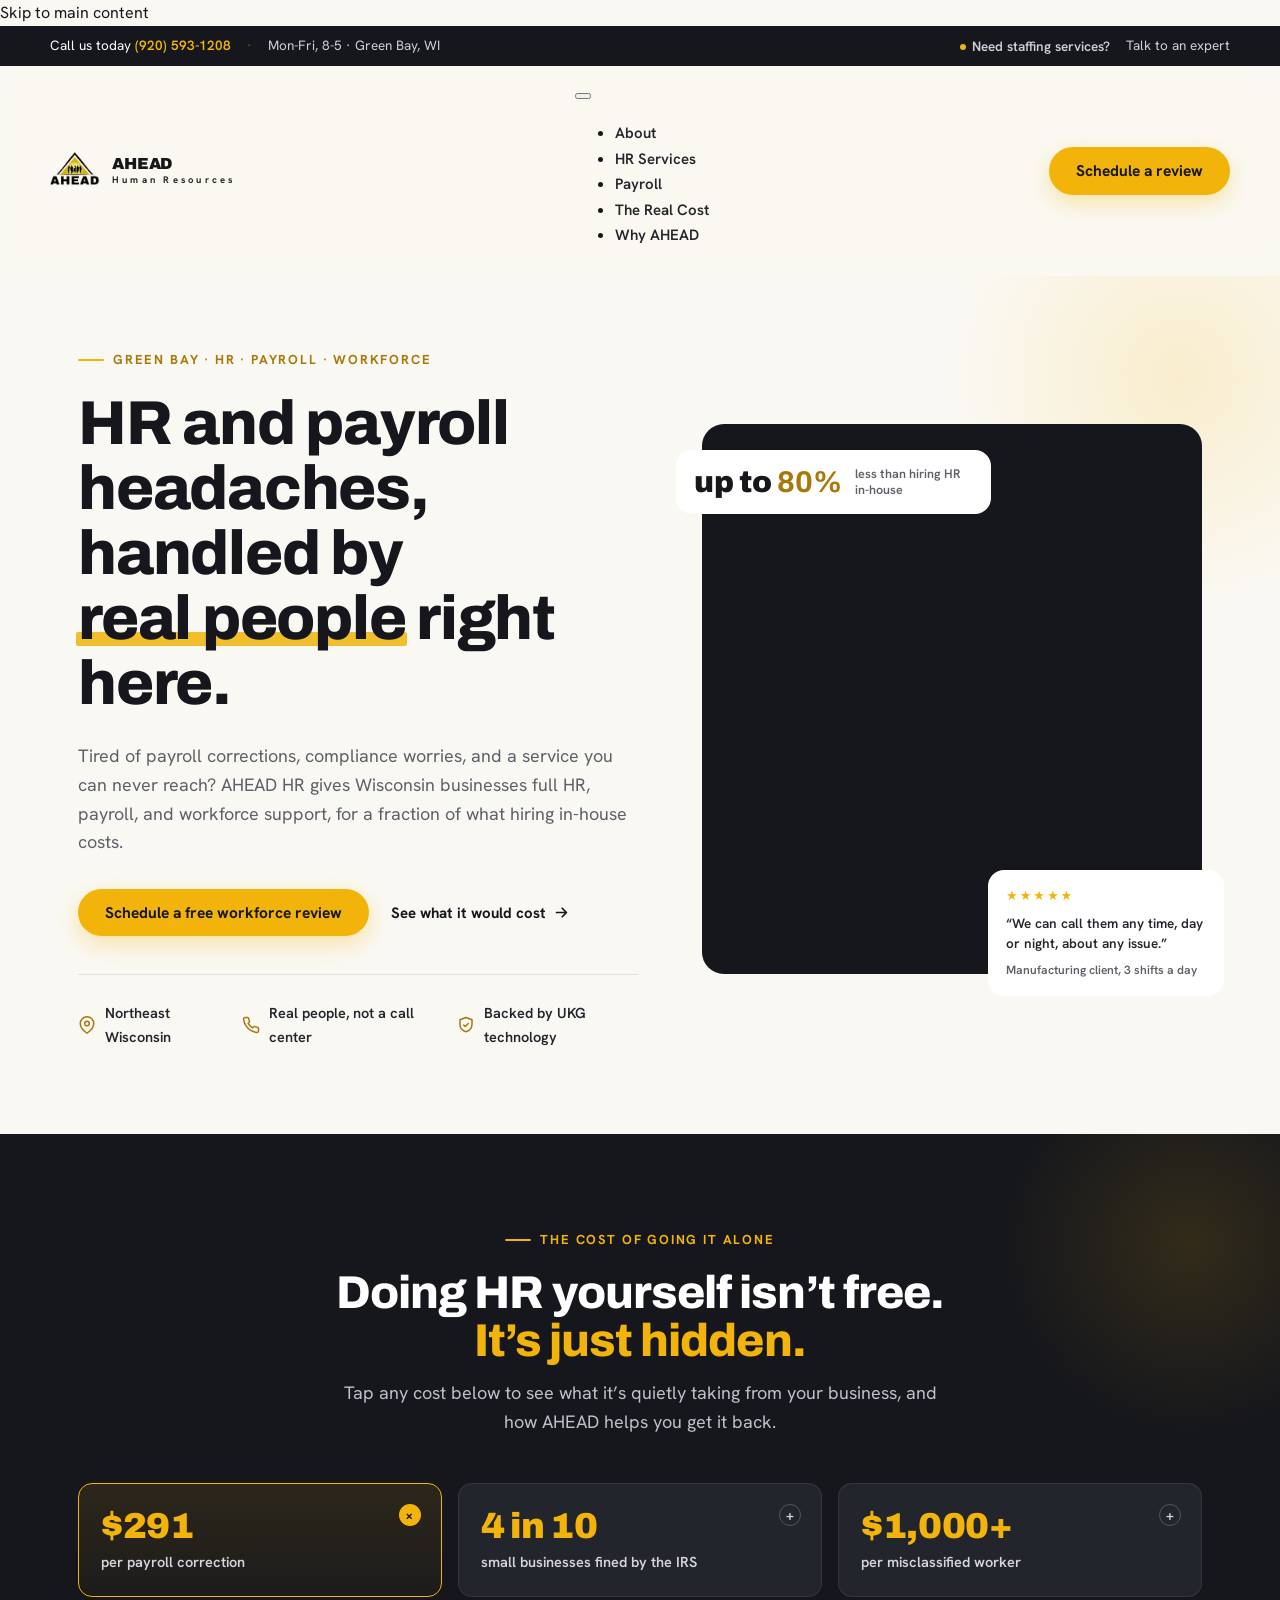
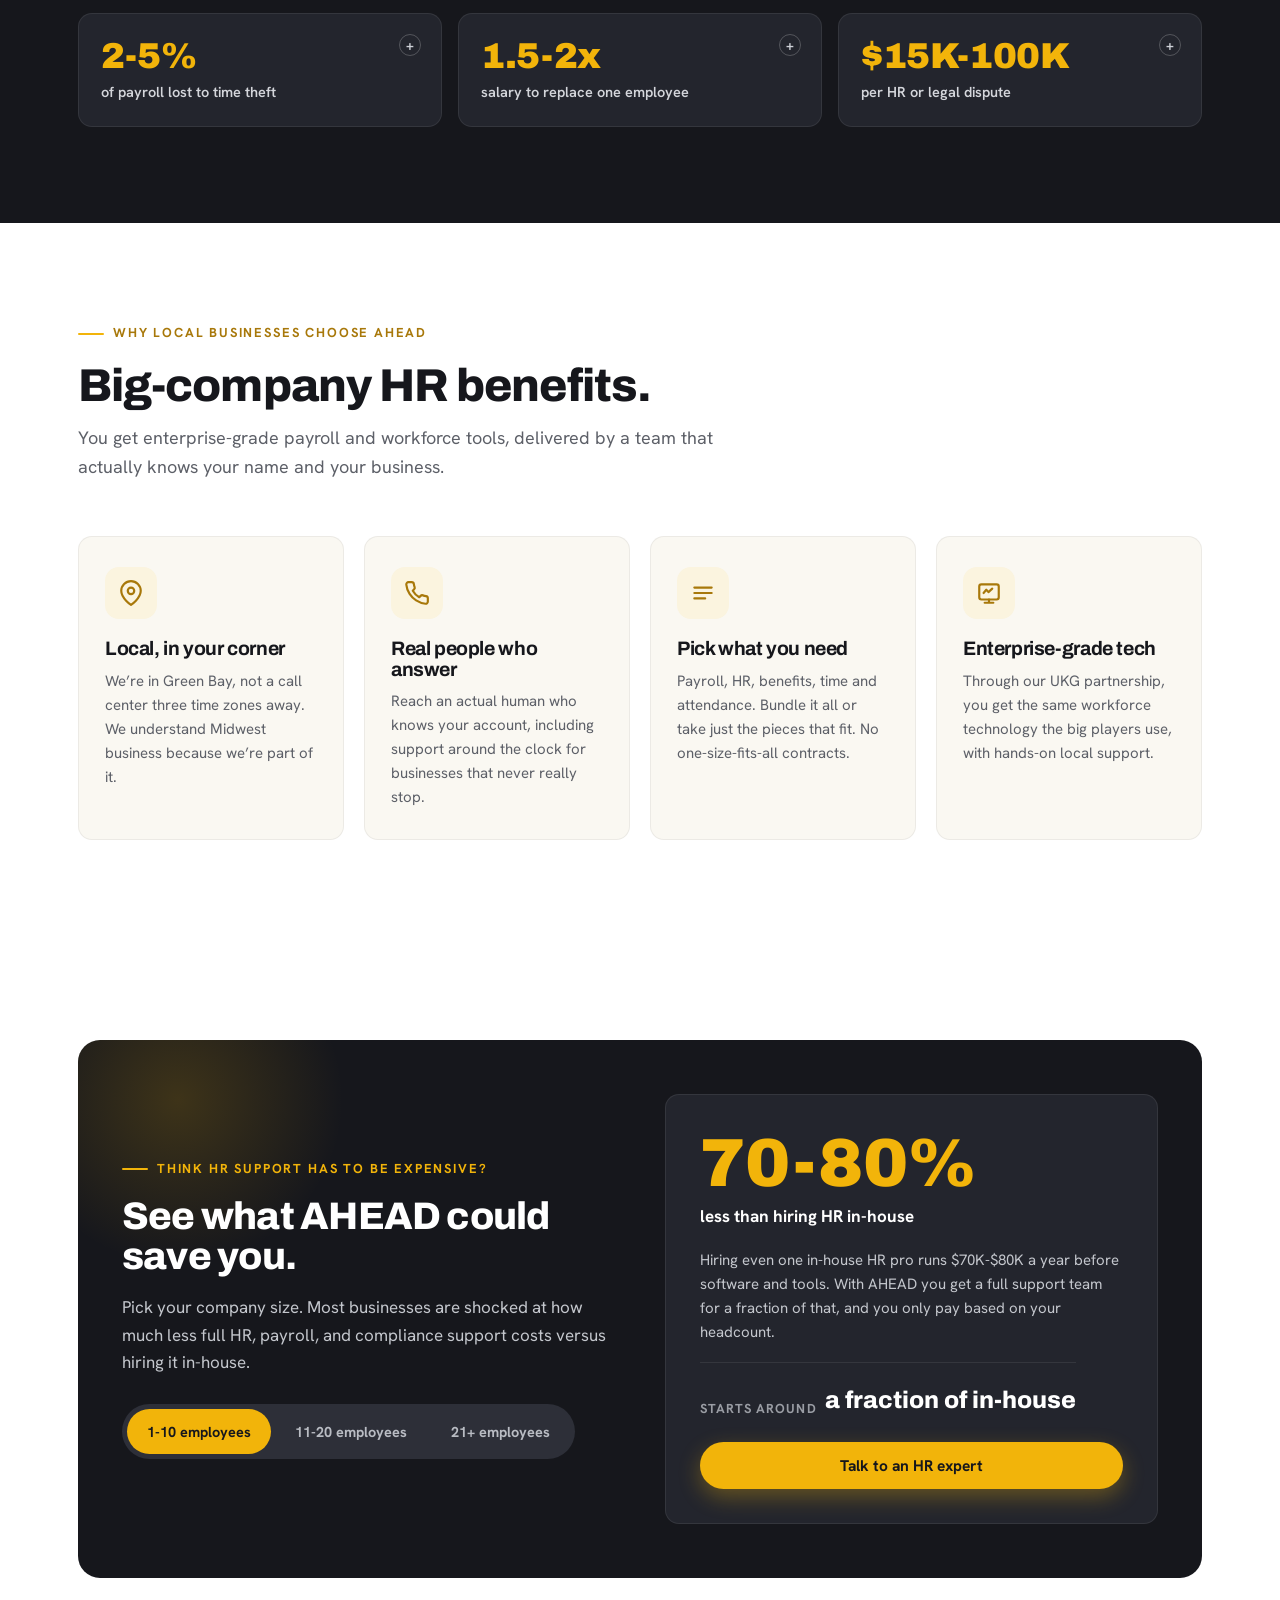
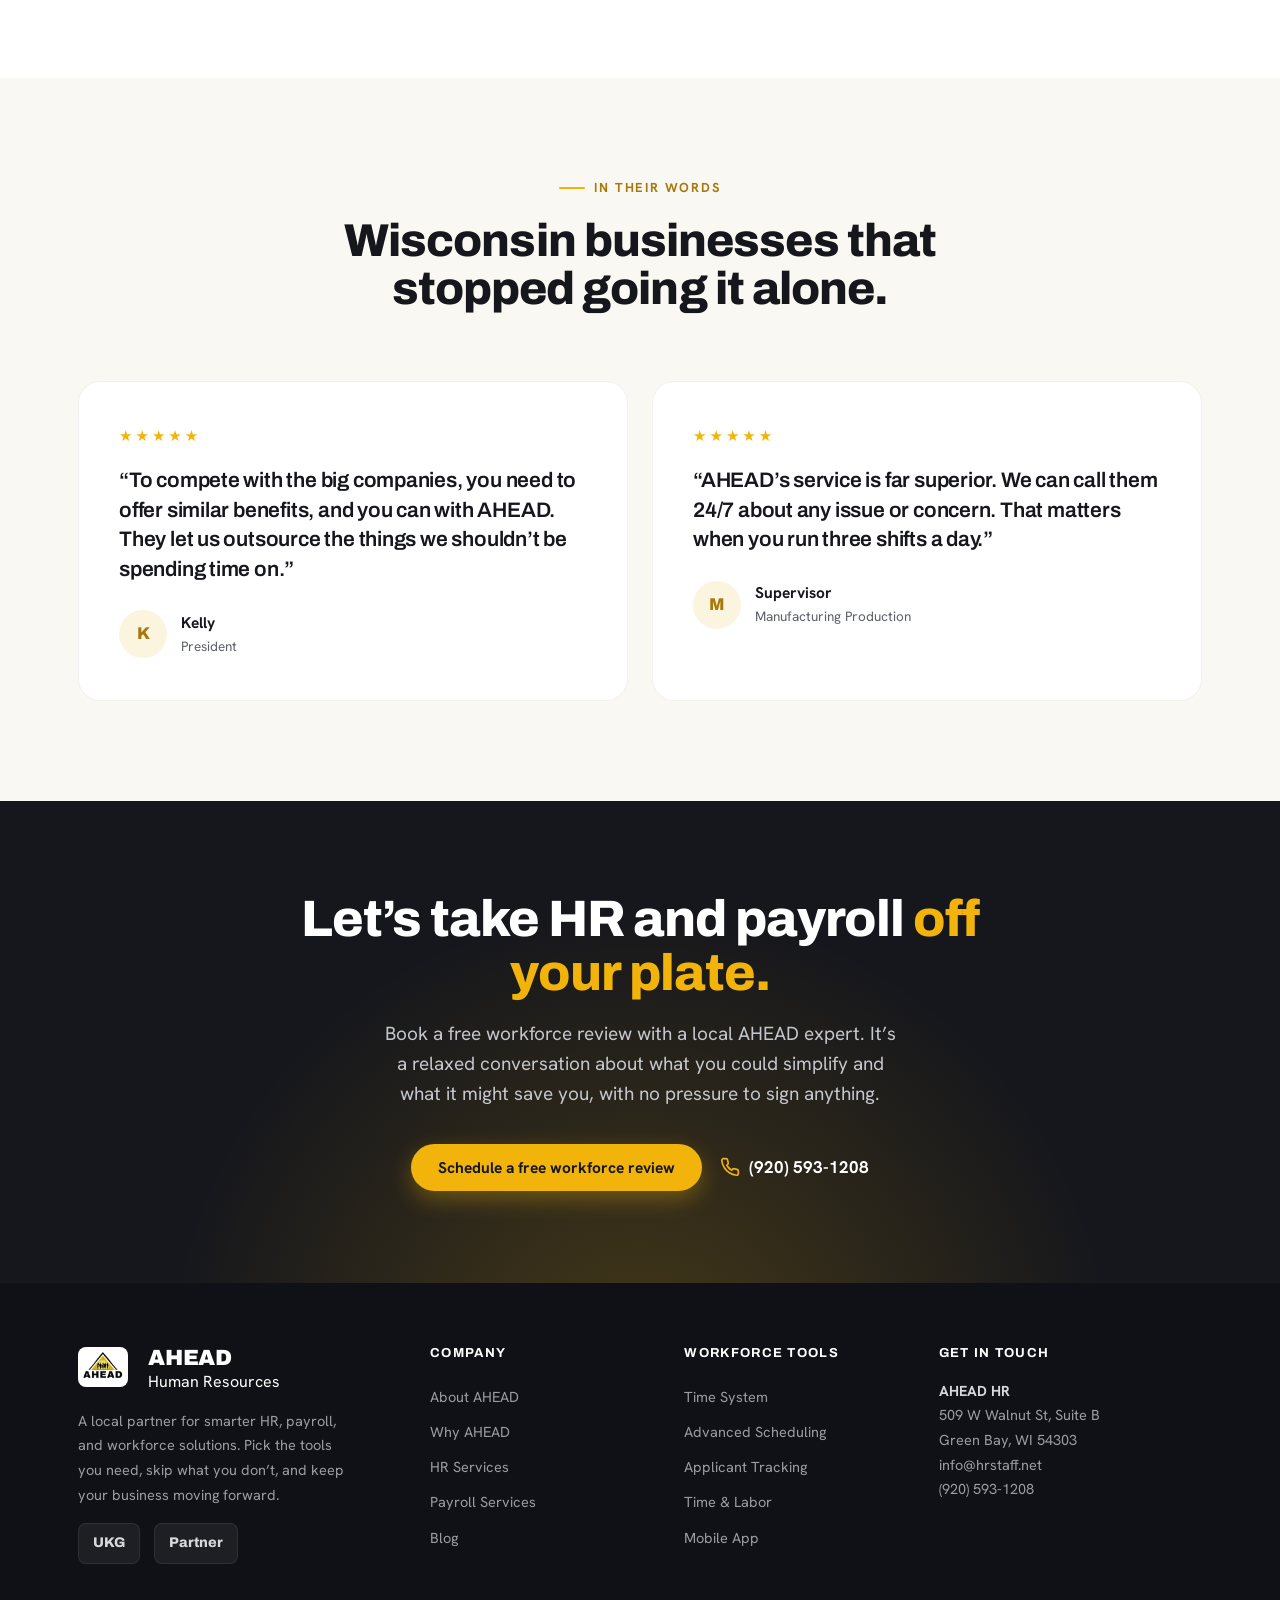
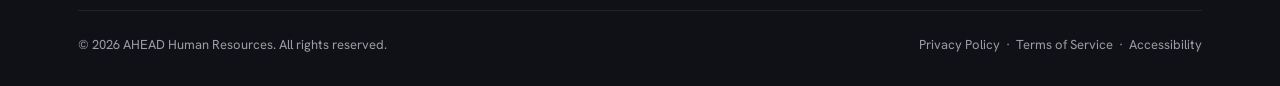
==== commit 0636210a: "cost detail: right slide-in (client request) + John's copy/width edits" ====
--- a/index.html
+++ b/index.html
@@ -16,13 +16,13 @@
 <meta property="og:description" content="Green Bay · HR · Payroll · Workforce HR and payroll headaches, handled by real people right here. Tired of payroll corrections, compliance worries, and a service you can never reach? AHEAD HR gives Wisconsin businesses full HR, payroll, and workforce support, for a fraction of what hiring in-house costs. Schedule a free workforce review [&hellip;]" />
 <meta property="og:url" content="https://www.hrstaff.net/" />
 <meta property="og:site_name" content="ahead" />
-<meta property="og:updated_time" content="2026-07-17T17:28:56+00:00" />
+<meta property="og:updated_time" content="2026-07-17T19:35:41+00:00" />
 <meta name="twitter:card" content="summary_large_image" />
 <meta name="twitter:title" content="Home - ahead" />
 <meta name="twitter:description" content="Green Bay · HR · Payroll · Workforce HR and payroll headaches, handled by real people right here. Tired of payroll corrections, compliance worries, and a service you can never reach? AHEAD HR gives Wisconsin businesses full HR, payroll, and workforce support, for a fraction of what hiring in-house costs. Schedule a free workforce review [&hellip;]" />
 <meta name="twitter:label1" content="Time to read" />
 <meta name="twitter:data1" content="Less than a minute" />
-<script type="application/ld+json" class="rank-math-schema-pro">{"@context":"https://schema.org","@graph":[{"@type":"Place","@id":"https://www.hrstaff.net/#place","address":{"@type":"PostalAddress","streetAddress":"2046 N. Rio Grande Ave","addressLocality":"Orlando","addressRegion":"FL","postalCode":"32804","addressCountry":"US"}},{"@type":["ProfessionalService","Organization"],"@id":"https://www.hrstaff.net/#organization","name":"ahead","url":"https://www.hrstaff.net","address":{"@type":"PostalAddress","streetAddress":"2046 N. Rio Grande Ave","addressLocality":"Orlando","addressRegion":"FL","postalCode":"32804","addressCountry":"US"},"openingHours":["Monday,Tuesday,Wednesday,Thursday,Friday 08:00-18:00"],"location":{"@id":"https://www.hrstaff.net/#place"},"telephone":"407-349-3488"},{"@type":"WebSite","@id":"https://www.hrstaff.net/#website","url":"https://www.hrstaff.net","name":"ahead","publisher":{"@id":"https://www.hrstaff.net/#organization"},"inLanguage":"en-US","potentialAction":{"@type":"SearchAction","target":"https://www.hrstaff.net/?s={search_term_string}","query-input":"required name=search_term_string"}},{"@type":"WebPage","@id":"https://www.hrstaff.net/#webpage","url":"https://www.hrstaff.net/","name":"Home - ahead","datePublished":"2026-07-17T02:14:08+00:00","dateModified":"2026-07-17T17:28:56+00:00","about":{"@id":"https://www.hrstaff.net/#organization"},"isPartOf":{"@id":"https://www.hrstaff.net/#website"},"inLanguage":"en-US"}]}</script>
+<script type="application/ld+json" class="rank-math-schema-pro">{"@context":"https://schema.org","@graph":[{"@type":"Place","@id":"https://www.hrstaff.net/#place","address":{"@type":"PostalAddress","streetAddress":"2046 N. Rio Grande Ave","addressLocality":"Orlando","addressRegion":"FL","postalCode":"32804","addressCountry":"US"}},{"@type":["ProfessionalService","Organization"],"@id":"https://www.hrstaff.net/#organization","name":"ahead","url":"https://www.hrstaff.net","address":{"@type":"PostalAddress","streetAddress":"2046 N. Rio Grande Ave","addressLocality":"Orlando","addressRegion":"FL","postalCode":"32804","addressCountry":"US"},"openingHours":["Monday,Tuesday,Wednesday,Thursday,Friday 08:00-18:00"],"location":{"@id":"https://www.hrstaff.net/#place"},"telephone":"407-349-3488"},{"@type":"WebSite","@id":"https://www.hrstaff.net/#website","url":"https://www.hrstaff.net","name":"ahead","publisher":{"@id":"https://www.hrstaff.net/#organization"},"inLanguage":"en-US","potentialAction":{"@type":"SearchAction","target":"https://www.hrstaff.net/?s={search_term_string}","query-input":"required name=search_term_string"}},{"@type":"WebPage","@id":"https://www.hrstaff.net/#webpage","url":"https://www.hrstaff.net/","name":"Home - ahead","datePublished":"2026-07-17T02:14:08+00:00","dateModified":"2026-07-17T19:35:41+00:00","about":{"@id":"https://www.hrstaff.net/#organization"},"isPartOf":{"@id":"https://www.hrstaff.net/#website"},"inLanguage":"en-US"}]}</script>
 <!-- /Rank Math WordPress SEO plugin -->
 
 <style id="wp-img-auto-sizes-contain-inline-css">
@@ -261,7 +261,7 @@
 
 
 
-<img class="bde-image2-236-115 bde-image2" src="assets/5491e9_brand-mark.png" alt="AHEAD Human Resources" loading="lazy"><div class="bde-div-236-116 bde-div">
+<img class="bde-image2-236-115 bde-image2" src="assets/e27188_cropped-AHEAD-Logo-Black.png" loading="lazy"><div class="bde-div-236-116 bde-div">
   
   
 	
@@ -1604,8 +1604,26 @@
 
 
 
+<div class="bde-div-237-133 bde-div">
+  
+  
+	
+
+
+
+<img class="bde-image2-237-135 bde-image2" src="assets/e27188_cropped-AHEAD-Logo-Black.png" loading="lazy"><div class="bde-div-237-132 bde-div">
+  
+  
+	
+
+
+
 <div class="bde-text-237-105 bde-text">
 AHEAD
+</div><div class="bde-text-237-134 bde-text">
+Human Resources 
+</div>
+</div>
 </div><div class="bde-text-237-106 bde-text">
 A local partner for smarter HR, payroll, and workforce solutions. Pick the tools you need, skip what you don’t, and keep your business moving forward.
 </div><div class="bde-div-237-107 bde-div">
@@ -1755,16 +1773,69 @@
     }
   }
 
+  // --- cost detail off-canvas (client request 2026-07-17) --------------------------------------
+  // The panel already exists in the tree (description + form). Here we (1) flip the costs band to
+  // off-canvas mode by adding .ah-oc-on (the CSS above only applies then, so no-JS keeps the inline
+  // panel — static-first), (2) inject an overlay + close button, (3) drive open/close with the a11y a
+  // native popup would give: dialog role, focus into the panel + back to the tile, Escape, scroll lock.
+  var detail = document.querySelector('.ah-cost-detail');
+  var costsBand = detail && detail.closest('.ah-costs');
+  var lastTile = null;
+  function openDetail() {}   // hoisted no-ops; real bodies assigned below when the panel exists
+  function closeDetail() {}
+  if (detail && costsBand) {
+    costsBand.classList.add('ah-oc-on');
+    detail.setAttribute('role', 'dialog');
+    detail.setAttribute('aria-modal', 'true');
+    detail.setAttribute('aria-labelledby', 'ah-cd-title');
+    detail.setAttribute('aria-hidden', 'true');
+
+    var overlay = document.createElement('div');
+    overlay.className = 'ah-oc-overlay';
+    document.body.appendChild(overlay);
+
+    var closeBtn = document.createElement('button');
+    closeBtn.className = 'ah-oc-close';
+    closeBtn.setAttribute('type', 'button');
+    closeBtn.setAttribute('aria-label', 'Close');
+    closeBtn.innerHTML = '×';   // ×
+    detail.appendChild(closeBtn);
+
+    openDetail = function () {
+      detail.classList.add('is-open');
+      overlay.classList.add('is-open');
+      document.body.classList.add('ah-oc-locked');
+      detail.setAttribute('aria-hidden', 'false');
+      detail.scrollTop = 0;
+      closeBtn.focus();
+    };
+    closeDetail = function () {
+      detail.classList.remove('is-open');
+      overlay.classList.remove('is-open');
+      document.body.classList.remove('ah-oc-locked');
+      detail.setAttribute('aria-hidden', 'true');
+      if (lastTile) lastTile.focus();
+    };
+    overlay.addEventListener('click', closeDetail);
+    closeBtn.addEventListener('click', closeDetail);
+    document.addEventListener('keydown', function (e) {
+      if (e.key === 'Escape' && detail.classList.contains('is-open')) closeDetail();
+    });
+  }
+
   for (var i = 0; i < tiles.length; i++) {
     (function (n) {
-      tiles[n].addEventListener('click', function () { showCost(n); });
+      // A tile tap swaps the description AND opens the panel (openDetail is a no-op if off-canvas
+      // isn't active — i.e. JS-off / no panel — so this is safe either way).
+      tiles[n].addEventListener('click', function () { lastTile = tiles[n]; showCost(n); openDetail(); });
       // The record builds these as <button>s; ours are Divs (BD has no button-with-arbitrary-children
       // element). A Div is not focusable and announces nothing, so the roles are added here rather
       // than shipping a control a keyboard user cannot reach. ahead-DEVIATIONS #19.
       tiles[n].setAttribute('role', 'button');
       tiles[n].setAttribute('tabindex', '0');
+      tiles[n].setAttribute('aria-haspopup', 'dialog');
       tiles[n].addEventListener('keydown', function (e) {
-        if (e.key === 'Enter' || e.key === ' ') { e.preventDefault(); showCost(n); }
+        if (e.key === 'Enter' || e.key === ' ') { e.preventDefault(); lastTile = tiles[n]; showCost(n); openDetail(); }
       });
     })(i);
   }
--- a/assets/583a69_global-settings.css
+++ b/assets/583a69_global-settings.css
@@ -1 +1 @@
-:root{--white:#fff;--grey-50:#f9fafb;--grey-100:#f3f4f6;--grey-200:#e5e7eb;--grey-300:#d1d5db;--grey-400:#9ca3af;--grey-450:#787e8b;--grey-500:#6b7280;--grey-600:#4b5563;--grey-700:#374151;--grey-800:#1f2937;--grey-900:#111827;--blue-500:#3b82f6;--blue-600:#2563eb;--pink-600:#db2777;--emerald-100:#d1fae5;--emerald-700:#047857;--sky-100:#e0f2fe;--sky-500:#0ea5e9;--red-50:#fef2f2;--red-500:#ef4444;--red-700:#b91c1c;--indigo-50:#eef2ff;--indigo-600:#4f46e5;--indigo-700:#4338ca;--yellow-500:#fbbf24;--bde-brand-primary-color:var(--gold);--bde-brand-primary-color-hover:var(--gold);--bde-body-font-family:"Hanken Grotesk",system-ui,sans-serif;--bde-heading-font-family:Archivo,sans-serif;--bde-base-font-size:16px;--bde-body-font-size:16px;--bde-font-size-ratio:1.250;--bde-h6-font-size:var(--bde-base-font-size);--bde-h5-font-size:calc(var(--bde-h6-font-size) * var(--bde-font-size-ratio));--bde-h4-font-size:13px;--bde-h3-font-size:19.5px;--bde-h2-font-size:clamp(30px,3.6vw,46px);--bde-h1-font-size:clamp(38px,5vw,62px);--bde-body-text-color:var(--ink);--bde-headings-color:var(--ink);--bde-background-color:var(--paper);--paper:#FAF8F2;--white:#FFF;--ink:#16171C;--ink-soft:#23252D;--ink-2:#2D2F38;--footer:#101116;--black:#000;--gold:#F2B40A;--gold-soft:#FCEFC9;--gold-tint:#FBF4DF;--gold-deep:#A8780A;--muted:#5D6068;--muted-2:#83868E;--utility-text:#CFD1D6;--lede-dark:#BFC2C9;--tile-label:#D4D6DB;--plus-icon:#CFD2D8;--story:#C9CCD2;--toggle-label:#B9BCC3;--blurb:#C4C7CD;--footer-text:#9A9DA4;--note:#8A8D94;--chip-text:#D6D8DC;--line:#16171C1A;--line-2:#16171C0F;--line-dark:#FFFFFF14;--line-dark-2:#FFFFFF38;--surface-dark:#FFFFFF0F;--glass-86:#FAF8F2DB;--glass-94:#FAF8F2F0;--gold-03:#F2B40A08;--gold-10:#F2B40A1A;--gold-13:#F2B40A21;--gold-16:#F2B40A29;--gold-18:#F2B40A2E;--gold-22:#F2B40A38;--gold-32:#F2B40A52;--gold-42:#F2B40A6B;--gold-55:#F2B40A8C;--ink-00:#16171C00;--ink-05:#16171C0D;--ink-06:#16171C0F;--ink-10:#16171C1A;--ink-16:#16171C29;--ink-34:#16171C57;--bde-transition-duration:300ms;--bde-column-gap:32px;--bde-section-width:1120px;--bde-section-vertical-padding:100px;--bde-section-horizontal-padding:20px;--bde-button-primary-border-color:transparent;--bde-button-primary-border-color-hover:transparent;--bde-button-primary-text-color:#fff;--bde-button-primary-text-color-hover:#fff;--bde-button-secondary-text-color-hover:#fff;--bde-button-secondary-background-color:transparent;--bde-button-custom-border-color:var(--grey-900);--bde-button-custom-border-color-hover:var(--grey-700);--bde-button-custom-text-color:var(--white);--bde-button-custom-text-color-hover:var(--white);--bde-button-custom-background-color:var(--grey-900);--bde-button-custom-background-color-hover:var(--grey-700);--bde-button-font-weight:500;--bde-button-border-radius:3px;--bde-button-border-width:1px;--bde-button-padding-base:14px 24px;--bde-button-padding-sm:8px 16px;--bde-button-padding-lg:28px 54px;--bde-button-line-height:1;--bde-form-gap:16px;--bde-form-after-label:8px;--bde-form-after-sublabel:8px;--bde-form-input-border-radius:3px;--bde-form-input-background-color:var(--white);--bde-form-input-padding-top:12px;--bde-form-input-padding-right:16px;--bde-form-input-padding-bottom:12px;--bde-form-input-padding-left:16px;--bde-form-input-placeholder-color:var(--grey-450);--bde-form-input-border-width:1px;--bde-form-input-border-color:var(--grey-300);--bde-form-label-font-weight:500;--bde-form-label-required-color:var(--red-700);--bde-form-label-required-nudge-x:0;--bde-form-label-required-nudge-y:0;--bde-form-label-required-size:inherit;--bde-form-text-color:var(--grey-700);--bde-form-input-focused-background-color:var(--white);--bde-form-input-input-shadow:none;--bde-form-checkbox-size:1em;--bde-woo-products-list-gap:var(--bde-woo-base-large-gaps);--bde-woo-base-paragraph-line-height:1.4;--bde-woo-base-heading-line-height:1.2;--bde-woo-base-border-color:var(--grey-300);--bde-woo-base-text-on-primary-color:var(--white);--bde-woo-base-space:8px;--bde-woo-base-ratio:1.618;--bde-woo-typography-font-weight-normal:400;--bde-woo-typography-font-weight-medium:500;--bde-woo-typography-font-weight-heavy:600;--bde-woo-buttons-and-links-line-height:1;--bde-woo-buttons-and-links__disabled-button-color:var(--grey-300);--bde-woo-buttons-and-links__disabled-button-text-color:var(--white);--bde-woo-buttons-and-links__nav-link-background-active:var(--grey-50);--bde-woo-buttons-and-links__nav-border-radius:4px;--bde-woo-forms__inputs-select2-selected-item:var(--grey-300);--bde-woo-forms__wrappers-small:360px;--error-svg-icon:url("data:image/svg+xml,%3Csvg xmlns='http://www.w3.org/2000/svg' viewBox='0 0 512 512'%3E%3Cpath d='M256 512a256 256 0 1 0 0-512 256 256 0 1 0 0 512zm0-384c13.3 0 24 10.7 24 24v112c0 13.3-10.7 24-24 24s-24-10.7-24-24V152c0-13.3 10.7-24 24-24zm-32 224a32 32 0 1 1 64 0 32 32 0 1 1-64 0z'/%3E%3C/svg%3E");--success-svg-icon:url('data:image/svg+xml;utf8,<svg xmlns="http://www.w3.org/2000/svg" width="24" height="24" viewBox="0 0 24 24"><path d="M12 0c-6.627 0-12 5.373-12 12s5.373 12 12 12 12-5.373 12-12-5.373-12-12-12zm-1 17l-5-5.299 1.399-1.43 3.574 3.736 6.572-7.007 1.455 1.403-8 8.597z"/></svg>');--info-svg-icon:url('data:image/svg+xml;utf8,<svg xmlns="http://www.w3.org/2000/svg" width="24" height="24" viewBox="0 0 24 24"><path d="M12 0c-6.627 0-12 5.373-12 12s5.373 12 12 12 12-5.373 12-12-5.373-12-12-12zm1 18h-2v-6h-2v-2h4v8zm-1-9.75c-.69 0-1.25-.56-1.25-1.25s.56-1.25 1.25-1.25 1.25.56 1.25 1.25-.56 1.25-1.25 1.25z"/></svg>');--chevron-svg-icon:url('data:image/svg+xml;utf8,<svg xmlns="http://www.w3.org/2000/svg" width="24" height="24" viewBox="0 0 24 24"><path d="M0 7.33l2.829-2.83 9.175 9.339 9.167-9.339 2.829 2.83-11.996 12.17z"/></svg>');--checkbox-svg-icon:url('data:image/svg+xml;utf8,<svg xmlns="http://www.w3.org/2000/svg" width="24" height="24" viewBox="0 0 24 24"><path d="M9 21.035l-9-8.638 2.791-2.87 6.156 5.874 12.21-12.436 2.843 2.817z"/></svg>');--radiobutton-svg-icon:url('data:image/svg+xml;utf8,<svg xmlns="http://www.w3.org/2000/svg" width="24" height="24" viewBox="0 0 24 24"><circle cx="12" cy="12" r="12"/></svg>');--show-password-svg-icon:url('data:image/svg+xml;utf8,<svg xmlns="http://www.w3.org/2000/svg" width="24" height="24" viewBox="0 0 24 24"><path d="M12.015 7c4.751 0 8.063 3.012 9.504 4.636-1.401 1.837-4.713 5.364-9.504 5.364-4.42 0-7.93-3.536-9.478-5.407 1.493-1.647 4.817-4.593 9.478-4.593zm0-2c-7.569 0-12.015 6.551-12.015 6.551s4.835 7.449 12.015 7.449c7.733 0 11.985-7.449 11.985-7.449s-4.291-6.551-11.985-6.551zm-.015 5c1.103 0 2 .897 2 2s-.897 2-2 2-2-.897-2-2 .897-2 2-2zm0-2c-2.209 0-4 1.792-4 4 0 2.209 1.791 4 4 4s4-1.791 4-4c0-2.208-1.791-4-4-4z"/></svg>');--hide-password-svg-icon:url('data:image/svg+xml;utf8,<svg xmlns="http://www.w3.org/2000/svg" width="24" height="24" viewBox="0 0 24 24"><path d="M19.604 2.562l-3.346 3.137c-1.27-.428-2.686-.699-4.243-.699-7.569 0-12.015 6.551-12.015 6.551s1.928 2.951 5.146 5.138l-2.911 2.909 1.414 1.414 17.37-17.035-1.415-1.415zm-6.016 5.779c-3.288-1.453-6.681 1.908-5.265 5.206l-1.726 1.707c-1.814-1.16-3.225-2.65-4.06-3.66 1.493-1.648 4.817-4.594 9.478-4.594.927 0 1.796.119 2.61.315l-1.037 1.026zm-2.883 7.431l5.09-4.993c1.017 3.111-2.003 6.067-5.09 4.993zm13.295-4.221s-4.252 7.449-11.985 7.449c-1.379 0-2.662-.291-3.851-.737l1.614-1.583c.715.193 1.458.32 2.237.32 4.791 0 8.104-3.527 9.504-5.364-.729-.822-1.956-1.99-3.587-2.952l1.489-1.46c2.982 1.9 4.579 4.327 4.579 4.327z"/></svg>');--x-mark-svg-icon:url(data:image/svg+xml,%3Csvg%20xmlns%3D%22http%3A%2F%2Fwww.w3.org%2F2000%2Fsvg%22%20viewBox%3D%220%200%20384%20512%22%3E%3Cpath%20d%3D%22M342.6%20150.6c12.5-12.5%2012.5-32.8%200-45.3s-32.8-12.5-45.3%200L192%20210.7%2086.6%20105.4c-12.5-12.5-32.8-12.5-45.3%200s-12.5%2032.8%200%2045.3L146.7%20256%2041.4%20361.4c-12.5%2012.5-12.5%2032.8%200%2045.3s32.8%2012.5%2045.3%200L192%20301.3l105.4%20105.3c12.5%2012.5%2032.8%2012.5%2045.3%200s12.5-32.8%200-45.3L237.3%20256l105.3-105.4z%22%2F%3E%3C%2Fsvg%3E);--error-svg-icon-color:var(--red-500);--success-svg-icon-color:var(--emerald-700);--info-svg-icon-color:var(--sky-500);--chevron-svg-icon-color:var(--grey-900);--checkbox-svg-icon-color:var(--grey-900);--radiobutton-svg-icon-color:var(--grey-900);--show-password-svg-icon-color:var(--grey-900);--hide-password-svg-icon-color:var(--grey-900);--bde-woo-notices__icon-size:16px;--bde-woo-notices__padding:24px;--bde-woo-notices__border-radius:4px;--bde-woo-notices__error-background:var(--red-50);--bde-woo-notices__error-text:var(--red-500);--bde-woo-notices__error-link-text:var(--red-500);--bde-woo-notices__error-link-text-hover:var(--red-500);--bde-woo-notices__info-background:var(--sky-100);--bde-woo-notices__info-text:var(--sky-500);--bde-woo-notices__info-link-text:var(--sky-500);--bde-woo-notices__info-link-text-hover:var(--sky-500);--bde-woo-notices__success-background:var(--emerald-100);--bde-woo-notices__success-text:var(--emerald-700);--bde-woo-notices__success-link-text:var(--emerald-700);--bde-woo-notices__success-link-text-hover:var(--emerald-700);--bde-woo-sale-badge__border-radius:2px;--bde-woo-sale-badge__padding:4px 8px;--bde-woo-ratings__star-color:var(--yellow-500);--bde-woo-ratings__star-size:18px;--bde-woo-ratings__filled-star-svg:url('data:image/svg+xml;utf8,<svg width="24px" height="24px" viewBox="0 0 24 24" version="1.1" xmlns="http://www.w3.org/2000/svg" xmlns:xlink="http://www.w3.org/1999/xlink"><polygon id="Path" points="12 0.587 15.668 8.155 24 9.306 17.936 15.134 19.416 23.413 12 19.446 4.583 23.413 6.064 15.134 0 9.306 8.332 8.155"></polygon></svg>');--bde-woo-ratings__empty-star-svg:url('data:image/svg+xml;utf8,<svg width="24px" height="24px" viewBox="0 0 24 24" version="1.1" xmlns="http://www.w3.org/2000/svg" xmlns:xlink="http://www.w3.org/1999/xlink"><path d="M12,5.173 L14.335,9.99 L19.64,10.722 L15.779,14.432 L16.721,19.702 L12,17.178 L7.279,19.703 L8.221,14.433 L4.36,10.723 L9.665,9.99 L12,5.173 L12,5.173 Z M12,0.587 L8.332,8.155 L0,9.306 L6.064,15.134 L4.584,23.413 L12,19.446 L19.416,23.412 L17.936,15.133 L24,9.306 L15.668,8.156 L12,0.587 Z" id="Shape"></path></svg>');--bde-woo-product-images__border-radius:4px;--bde-woo-product-images__border-width:0px;--bde-woo-product-images__border-color:var(--grey-300);--bde-woo-wrappers__background-color:var(--white);--bde-woo-wrappers__border-radius:4px;--bde-woo-wrappers__border-color:var(--grey-300);--bde-woo-wrappers__border-width:1px;--bde-woo-wrappers__shadow:rgba(0,0,0,0.05) 0 1px 3px,rgba(0,0,0,0.05) 0 1px 2px;--bde-woo-tables__header-color:var(--grey-100);--bde-woo-tables__background-color:var(--white);--bde-woo-tables__border-radius:4px;--bde-woo-tables__border-width:1px;--bde-woo-widgets__chip-background-color:transparent;--bde-woo-widgets__chip-background-color-hover:var(--indigo-50);--bde-woo-widgets__chip-text-color:inherit;--bde-woo-widgets__handle-border-color:var(--grey-300);--bde-woo-widgets__handle-background-color:var(--white);--bde-woo-widgets__handle-background-color-hover:var(--white);--bde-woo-widgets__handle-shadow:rgba(0,0,0,0.05) 0 1px 3px,rgba(0,0,0,0.05) 0 1px 2px;--bde-woo-widgets__handle-shadow-hover:var(--grey-300) 0 0 4px;--bde-woo-widgets__remove-item-from-cart-color:var(--grey-450);--bde-woo-select2__active-item-background-color:var(--indigo-50);--bde-woo-gallery__zoom-icon-shadow:rgba(0,0,0,0.05) 0 1px 3px,rgba(0,0,0,0.05) 0 1px 2px;--bde-woo-payment-box-background-color:var(--grey-100);--bde-woo-payment-box-border-color:var(--grey-200);--bde-woo-payment-box-border-width:1px;--bde-woo-quicklook-button-icon:url(3b2375_eye.svg);--bde-woo-quicklook-button-background-color:none;--bde-woo-quicklook-button-icon-size:20px;--bde-woo-quicklook-button-backdrop-color:rgba(0,0,0,0.15);--bde-woo-quicklook-button-backdrop-opacity:0.7;--bde-woo-quicklook-modal-background-color:var(--white);--bde-woo-quicklook-overlay-color:rgba(0,0,0,0.7);--bde-woo-quicklook-close-button-size:2em;--bde-woo-quicklook-arrow-size:1em;--bde-woo-quicklook-arrow-color:var(--white);--bde-woo-swatch-space-between-options:10px;--bde-woo-swatch-padding:7px 7px;--bde-woo-swatch-color-width:30px;--bde-woo-swatch-color-height:30px;--bde-woo-swatch-border:1px solid var(--grey-200);--bde-woo-swatch-border-color-hover:var(--grey-400);--bde-woo-swatch-shadow:none;--bde-woo-swatch-shadow-hover:none;--bde-woo-swatch-background:var(--white);--bde-woo-swatch-background-hover:var(--grey-50);--bde-woo-swatch-color-padding:2px;--bde-woo-swatch-tooltip-color:var(--white);--bde-woo-swatch-tooltip-background:var(--grey-900);--bde-woo-swatch-tooltip-padding:7px;--bde-woo-swatch-space-after-label:8px;--bde-woo-responsive__stack:row}:root,.bde-global-css-vars{--bde-links-color:inherit;--bde-links-color-hover:inherit;--bde-button-primary-background-color:var(--bde-brand-primary-color);--bde-button-primary-background-color-hover:var(--bde-brand-primary-color-hover);--bde-button-secondary-border-color:var(--bde-brand-primary-color);--bde-button-secondary-border-color-hover:var(--bde-brand-primary-color);--bde-button-secondary-text-color:var(--bde-brand-primary-color);--bde-button-secondary-background-color-hover:var(--bde-brand-primary-color);--bde-button-text-text-color:var(--bde-links-color);--bde-button-text-text-color-hover:var(--bde-links-color-hover);--bde-button-font-size:var(--bde-body-font-size);--bde-form-font-size:var(--bde-body-font-size);--bde-form-input-border-top-left-radius:var(--bde-form-input-border-radius);--bde-form-input-border-top-right-radius:var(--bde-form-input-border-radius);--bde-form-input-border-bottom-left-radius:var(--bde-form-input-border-radius);--bde-form-input-border-bottom-right-radius:var(--bde-form-input-border-radius);--bde-form-input-border-top:var(--bde-form-input-border-width) solid var(--bde-form-input-border-color);--bde-form-input-border-right:var(--bde-form-input-border-width) solid var(--bde-form-input-border-color);--bde-form-input-border-bottom:var(--bde-form-input-border-width) solid var(--bde-form-input-border-color);--bde-form-input-border-left:var(--bde-form-input-border-width) solid var(--bde-form-input-border-color);--bde-form-label-color:var(--bde-headings-color);--bde-form-input-focused-border-color:var(--bde-brand-primary-color);--bde-form-input-focused-shadow:var(--bde-brand-primary-color) 0 0 2px;--bde-form-checkbox-selected-color:var(--bde-brand-primary-color);--bde-z-index-lightbox:1100;--bde-z-index-popup:1050;--bde-z-index-modal:1000;--bde-z-index-modal-backdrop:calc(var(--bde-z-index-modal) - 1);--bde-z-index-high:300;--bde-z-index-medium:200;--bde-z-index-low:100;--bde-z-index-sticky:10;--bde-z-index-minicart:var(--bde-z-index-modal);--bde-z-index-minicart-backdrop:var(--bde-z-index-modal-backdrop);--bde-z-index-menu-dropdown:var(--bde-z-index-modal);--bde-z-index-menu-mobile:var(--bde-z-index-modal);--bde-z-index-menu-backdrop:var(--bde-z-index-modal-backdrop);--bde-z-index-search-fullscreen:var(--bde-z-index-modal);--bde-z-index-back-to-top:var(--bde-z-index-high);--bde-z-index-scroll-progress:var(--bde-z-index-high);--bde-z-index-header-sticky:var(--bde-z-index-medium);--bde-z-index-header-overlay:calc(var(--bde-z-index-header-sticky) - 1);--bde-z-index-social-share-buttons:var(--bde-z-index-low);--bde-woo-base-transition:all ease var(--bde-transition-duration);--bde-woo-base-text-color:var(--bde-body-text-color);--bde-woo-base-headings-color:var(--bde-headings-color);--bde-woo-base-primary-color:var(--bde-brand-primary-color);--bde-woo-base-primary-color-hover:var(--bde-brand-primary-color-hover);--bde-woo-base-extra-small-gaps:calc(var(--bde-woo-base-small-gaps) / var(--bde-woo-base-ratio));--bde-woo-base-small-gaps:calc(var(--bde-woo-base-space) / var(--bde-woo-base-ratio));--bde-woo-base-standard-gaps:var(--bde-woo-base-space);--bde-woo-base-medium-gaps:calc(var(--bde-woo-base-space) * var(--bde-woo-base-ratio));--bde-woo-base-big-gaps:calc(var(--bde-woo-base-medium-gaps) *  var(--bde-woo-base-ratio));--bde-woo-base-large-gaps:calc(var(--bde-woo-base-big-gaps) *  var(--bde-woo-base-ratio));--bde-woo-base-extra-large-gaps:calc(var(--bde-woo-base-large-gaps) * var(--bde-woo-base-ratio));--bde-woo-typography-ratio:var(--bde-font-size-ratio);--bde-woo-typography__size-small:calc(var(--bde-woo-typography__size-standard) / var(--bde-woo-typography-ratio));--bde-woo-typography__size-small-font-family:var(--bde-body-font-family);--bde-woo-typography__size-standard:var(--bde-body-font-size);--bde-woo-typography__size-standard-font-family:var(--bde-body-font-family);--bde-woo-typography__size-medium:calc(var(--bde-woo-typography__size-standard) * var(--bde-woo-typography-ratio));--bde-woo-typography__size-medium-font-family:var(--bde-heading-font-family);--bde-woo-typography__size-large:calc(var(--bde-woo-typography__size-medium) * var(--bde-woo-typography-ratio));--bde-woo-typography__size-large-font-family:var(--bde-heading-font-family);--bde-woo-typography__size-extra-large:calc(var(--bde-woo-typography__size-large) * var(--bde-woo-typography-ratio));--bde-woo-typography__size-extra-large-font-family:var(--bde-heading-font-family);--bde-woo-buttons-and-links__text-link-color:inherit;--bde-woo-buttons-and-links__text-link-color-hover:inherit;--bde-woo-buttons-and-links__nav-link-color:var(--bde-woo-base-text-color);--bde-woo-buttons-and-links__nav-link-color-hover:var(--bde-woo-base-text-on-primary-color);--bde-woo-buttons-and-links__nav-link-color-active:var(--bde-woo-base-primary-color);--bde-woo-forms__spacing-after-label:var(--bde-form-after-label);--bde-woo-forms__spacing-between-fields:var(--bde-form-gap);--bde-woo-forms__spacing-between-columns:var(--bde-woo-base-extra-large-gaps);--bde-woo-forms__labels-color:var(--bde-form-label-color);--bde-woo-forms__inputs-background-color:var(--bde-form-input-background-color);--bde-woo-forms__inputs-text-color:var(--bde-form-text-color);--bde-woo-forms__inputs-placeholder-color:var(--bde-form-input-placeholder-color);--bde-woo-forms__inputs-border-color:var(--bde-form-input-border-color);--bde-woo-forms__inputs-border-width:var(--bde-form-input-border-width);--bde-woo-forms__inputs-border-radius:var(--bde-form-input-border-top-left-radius) var(--bde-form-input-border-top-right-radius) var(--bde-form-input-border-bottom-right-radius) var(--bde-form-input-border-bottom-left-radius);--bde-woo-forms__inputs-background-color-focused:var(--bde-form-input-focused-background-color);--bde-woo-forms__inputs-border-color-focused:var(--bde-form-input-focused-border-color);--bde-woo-forms__inputs-shadow-focused:var(--bde-form-input-focused-shadow);--bde-woo-forms__inputs-shadow:var(--bde-form-input-input-shadow);--bde-woo-forms__inputs-select2-hover-item:var(--bde-woo-base-primary-color);--bde-woo-forms__labels-required-color:var(--bde-form-label-required-color);--bde-woo-forms__labels-required-size:var(--bde-form-label-required-size);--bde-woo-forms__labels-required-nudge-x:var(--bde-form-label-required-nudge-x);--bde-woo-forms__labels-required-nudge-y:var(--bde-form-label-required-nudge-y);--bde-woo-tables__border-color:var(--bde-woo-base-border-color);--bde-woo-sale-badge__background-color:var(--bde-woo-base-primary-color);--bde-woo-sale-badge__text-color:var(--bde-woo-base-text-on-primary-color);--bde-woo-sale-badge__font-weight:var(--bde-woo-typography-font-weight-heavy);--bde-woo-sale-badge__font-size:var(--bde-woo-typography__size-standard);--bde-woo-widgets__chip-text-color-hover:var(--bde-woo-buttons-and-links__text-link-color);--bde-woo-widgets__handle-border-color-hover:var(--bde-woo-base-primary-color);--bde-woo-notices__padding-left:calc(var(--bde-woo-notices__padding) + var(--bde-woo-notices__icon-size) + (var(--bde-woo-notices__icon-size) / 2));--bde-woo-quicklook-button-text-color:var(--bde-button-primary-text-color);--bde-woo-quicklook-button-background-color-hover:var(--bde-woo-quicklook-button-background-color);--bde-woo-quicklook-button-icon-spacing:var(--bde-woo-base-standard-gaps);--bde-woo-quicklook-close-button-color:var(--bde-woo-base-headings-color);--bde-woo-quicklook-arrow-color-hover:var(--bde-woo-quicklook-arrow-color);--bde-woo-quicklook-arrow-background-color:var(--bde-brand-primary-color);--bde-woo-quicklook-arrow-background-color-hover:var(--bde-woo-quicklook-arrow-background-color);--bde-woo-swatch-space-between-items:var(--bde-woo-base-medium-gaps);--bde-woo-swatch-background-selected:var(--bde-woo-swatch-background-hover);--bde-woo-swatch-border-color-selected:var(--bde-woo-swatch-border-color-hover);--bde-woo-swatch-shadow-selected:var(--bde-woo-swatch-shadow-hover);--bde-woo-swatch-color-background:var(--bde-woo-swatch-background)}.breakdance .button-atom{display:inline-flex;align-items:center;justify-content:center;vertical-align:middle;user-select:none;appearance:none;box-sizing:border-box;margin:0;border:0;padding:0;background-color:transparent;font-size:var(--bde-button-font-size);line-height:var(--bde-button-line-height);transform:translate(0,0);max-width:100%;width:var(--bde-button-width)}.breakdance .button-atom--primary,.breakdance .button-atom--secondary,.breakdance .button-atom--custom{text-align:center;font-weight:var(--bde-button-font-weight);text-decoration:none;padding:var(--bde-button-padding-base);border-radius:var(--bde-button-border-radius);cursor:pointer;border-width:var(--bde-button-border-width);border-style:solid;border-color:transparent;transition-timing-function:ease-in-out;transition-property:all;transition-duration:var(--bde-transition-duration);overflow:hidden}.breakdance .button-atom--text{color:var(--bde-button-text-text-color)}.breakdance .button-atom--text:hover{color:var(--bde-button-text-text-color-hover)}.breakdance .button-atom--primary{color:var(--bde-button-primary-text-color);background:var(--bde-button-primary-background-color);border-color:var(--bde-button-primary-border-color)}.breakdance .button-atom--primary:hover{color:var(--bde-button-primary-text-color-hover);background:var(--bde-button-primary-background-color-hover);border-color:var(--bde-button-primary-border-color-hover)}.breakdance .button-atom--secondary{color:var(--bde-button-secondary-text-color);background:var(--bde-button-secondary-background-color);border-color:var(--bde-button-secondary-border-color)}.breakdance .button-atom--secondary:hover{color:var(--bde-button-secondary-text-color-hover);background:var(--bde-button-secondary-background-color-hover);border-color:var(--bde-button-secondary-border-color-hover)}.breakdance .button-atom--custom{color:var(--bde-button-custom-text-color);background:var(--bde-button-custom-background-color);border-color:var(--bde-button-custom-border-color)}.breakdance .button-atom--custom:hover{color:var(--bde-button-custom-text-color-hover);background:var(--bde-button-custom-background-color-hover);border-color:var(--bde-button-custom-border-color-hover)}.breakdance .button-atom:disabled,.breakdance .button-atom:hover:disabled{filter:grayscale(100%);opacity:0.6;cursor:not-allowed}.button-atom__icon-wrapper>svg:not(.breakdance-icon-atom-svg-gradient){font-size:inherit;width:1em;height:1em;stroke-width:0;stroke:var(--bde-brand-primary-color);fill:var(--bde-brand-primary-color)}.breakdance-icon-atom{display:flex;font-size:40px}.breakdance-icon-atom>svg:not(.breakdance-icon-atom-svg-gradient){font-size:inherit;width:1em;height:1em;stroke-width:0;stroke:var(--bde-brand-primary-color);fill:var(--bde-brand-primary-color);transform:var(--eeiTransform)}.breakdance *,.breakdance *::before,.breakdance *::after{box-sizing:border-box}.breakdance img{max-width:100%;height:auto}.breakdance figure{margin-left:0;margin-right:0}.breakdance-full-width{width:100%;max-width:100%}.breakdance-rich-text-styles>*:first-child{margin-top:0}.breakdance-rich-text-styles>*:last-child{margin-bottom:0}.breakdance-rich-text-styles img.aligncenter{display:block;margin:auto}.breakdance-rich-text-styles img.alignleft{float:left}.breakdance-rich-text-styles img.alignright{float:right}.bde-stop-scrolling,.bde-stop-scrolling body{overflow-y:hidden}@supports (overflow-y:clip){.bde-stop-scrolling,.bde-stop-scrolling body{overflow-y:clip}}.breakdance-animation-enabled,.breakdance-animation-enabled body{overflow-x:hidden}@supports (overflow-x:clip){.breakdance-animation-enabled,.breakdance-animation-enabled body{overflow-x:clip}}.lg-outer{z-index:var(--bde-z-index-lightbox)}.lg-outer .lg-thumb-outer{background-color:transparent}.lg-video-play-icon{transform:translate3d(-40%,-50%,0)}.admin-bar .lg-toolbar{top:var(--wp-admin--admin-bar--height)}[data-bde-lazy-bg="waiting"]{background-image:none!important}.screen-reader-text{border:0;clip:rect(1px,1px,1px,1px);-webkit-clip-path:inset(50%);clip-path:inset(50%);height:1px;margin:-1px;overflow:hidden;overflow-wrap:normal!important;word-wrap:normal!important;padding:0;position:absolute!important;width:1px}.breakdance-global-gradients-sprite{position:absolute;width:0;height:0;overflow:hidden}.breakdance{background-color:var(--bde-background-color);color:var(--bde-body-text-color)}.breakdance h1,.breakdance h2,.breakdance h3,.breakdance h4,.breakdance h5,.breakdance h6{color:var(--bde-headings-color)}.breakdance a,.button-atom--text{color:var(--bde-links-color)}.breakdance a:hover,.button-atom--text:hover{color:var(--bde-links-color-hover)}.breakdance .button-atom--primary,.bde-mini-cart-offcanvas .button,.bde-woo-product-quicklook-button,.woocommerce-page.woocommerce-lost-password .breakdance-woocommerce button[type="submit"],.breakdance-woocommerce .woocommerce-form-track-order button[type="submit"],.breakdance-woocommerce #place_order,.breakdance-woocommerce .woocommerce-button.pay,.breakdance-woocommerce button.single_add_to_cart_button,.breakdance-woocommerce a.single_add_to_cart_button,.breakdance-woocommerce a.button.wc-backward,.breakdance-woocommerce a.checkout-button,.breakdance-woocommerce p.order-again a.button,.breakdance-woocommerce button[name="add-to-cart"],.breakdance-woocommerce button[name="login"],.breakdance-woocommerce button[name="save_address"],.breakdance-woocommerce button[name="save_account_details"],.breakdance-woocommerce button[name="woocommerce_checkout_place_order"],.breakdance-woocommerce .woocommerce-MyAccount-content a.button[href*="add-payment-method"]{--bde-transition-duration:180ms;--bde-button-primary-border-color:transparent;--bde-button-primary-border-color-hover:transparent;--bde-button-primary-text-color:var(--ink);--bde-button-primary-text-color-hover:var(--ink);--bde-button-primary-background-color:var(--gold);--bde-button-primary-background-color-hover:var(--gold);border-radius:999px;color:var(--ink);font-family:"Hanken Grotesk",system-ui,sans-serif;font-size:15.5px;font-weight:700;box-shadow:0px 8px 22px 0px var(--gold-32);padding-top:15px;padding-right:26px;padding-bottom:15px;padding-left:26px}.breakdance .button-atom--primary:hover,.bde-mini-cart-offcanvas .button:hover,.bde-woo-product-quicklook-button:hover,.woocommerce-page.woocommerce-lost-password .breakdance-woocommerce button[type="submit"]:hover,.breakdance-woocommerce .woocommerce-form-track-order button[type="submit"]:hover,.breakdance-woocommerce #place_order:hover,.breakdance-woocommerce .woocommerce-button.pay:hover,.breakdance-woocommerce button.single_add_to_cart_button:hover,.breakdance-woocommerce a.single_add_to_cart_button:hover,.breakdance-woocommerce a.button.wc-backward:hover,.breakdance-woocommerce a.checkout-button:hover,.breakdance-woocommerce p.order-again a.button:hover,.breakdance-woocommerce button[name="add-to-cart"]:hover,.breakdance-woocommerce button[name="login"]:hover,.breakdance-woocommerce button[name="save_address"]:hover,.breakdance-woocommerce button[name="save_account_details"]:hover,.breakdance-woocommerce button[name="woocommerce_checkout_place_order"]:hover,.breakdance-woocommerce .woocommerce-MyAccount-content a.button[href*="add-payment-method"]:hover{box-shadow:0px 14px 30px 0px var(--gold-42)}.breakdance .button-atom--secondary,.breakdance-woocommerce .woocommerce-MyAccount-downloads-file,.breakdance-woocommerce .woocommerce-Address a.edit,.breakdance-woocommerce .woocommerce-button.view,.breakdance-woocommerce .woocommerce-Button--previous,.breakdance-woocommerce .woocommerce-Button--next,.breakdance-woocommerce .widget_price_filter .button,.breakdance-woocommerce a.button.add_to_cart_button,.breakdance-woocommerce a.button.product_type_grouped,.breakdance-woocommerce .added_to_cart,.breakdance-woocommerce .woocommerce-widget-layered-nav-dropdown__submit,.breakdance-woocommerce .woocommerce-product-search button[type="submit"],.breakdance-woocommerce a.product_type_simple,.breakdance-woocommerce a.product_type_variable,.breakdance-woocommerce .form-submit input[type="submit"],.breakdance-woocommerce button[name="update_cart"],.breakdance-woocommerce button[name="calc_shipping"],.breakdance-woocommerce button[name="apply_coupon"],.breakdance-woocommerce a.product_type_external{--bde-transition-duration:350ms;--bde-button-secondary-border-color:var(--text);--bde-button-secondary-border-color-hover:var(--text);--bde-button-secondary-background-color:transparent;--bde-button-secondary-background-color-hover:var(--text);--bde-button-secondary-text-color:var(--text);--bde-button-secondary-text-color-hover:#fff;border-radius:9px;font-weight:600}.breakdance .button-atom--preset-2d2bc270-96b5-4d62-8c26-2fe9f65532dd{--bde-transition-duration:123ms;--bde-button-custom-border-color:#4c0dd6;--bde-button-custom-border-color-hover:#4c0dd6;--bde-button-custom-background-color:#db2f12;--bde-button-custom-background-color-hover:transparent;--bde-button-custom-text-color:#4c0dd6;--bde-button-custom-text-color-hover:#4c0dd6;border-radius:5px;border-width:5px;font-size:var(--preset-id-41302357-7653-41fa-9d21-e700bfdf6aec-font-size);font-family:var(--preset-id-41302357-7653-41fa-9d21-e700bfdf6aec-font-family);font-weight:var(--preset-id-41302357-7653-41fa-9d21-e700bfdf6aec-font-weight);font-style:var(--preset-id-41302357-7653-41fa-9d21-e700bfdf6aec-font-style);line-height:var(--preset-id-41302357-7653-41fa-9d21-e700bfdf6aec-line-height);letter-spacing:var(--preset-id-41302357-7653-41fa-9d21-e700bfdf6aec-letter-spacing);word-spacing:var(--preset-id-41302357-7653-41fa-9d21-e700bfdf6aec-word-spacing);text-decoration-line:var(--preset-id-41302357-7653-41fa-9d21-e700bfdf6aec-text-decoration-line);text-underline-offset:var(--preset-id-41302357-7653-41fa-9d21-e700bfdf6aec-text-underline-offset);text-decoration-color:var(--preset-id-41302357-7653-41fa-9d21-e700bfdf6aec-text-decoration-color);text-decoration-style:var(--preset-id-41302357-7653-41fa-9d21-e700bfdf6aec-text-decoration-style);text-decoration-thickness:var(--preset-id-41302357-7653-41fa-9d21-e700bfdf6aec-text-decoration-thickness);text-transform:var(--preset-id-41302357-7653-41fa-9d21-e700bfdf6aec-text-transform);direction:var(--preset-id-41302357-7653-41fa-9d21-e700bfdf6aec-direction);text-wrap:var(--preset-id-41302357-7653-41fa-9d21-e700bfdf6aec-wrap);box-shadow:5px 20px 75px 0px #00000025;padding-top:10px;padding-right:30px;padding-bottom:10px;padding-left:30px;--bde-button-width:30px}.breakdance .button-atom--preset-2d2bc270-96b5-4d62-8c26-2fe9f65532dd:hover{transform:scale(0.5);box-shadow:5px 20px 75px 0px #a8111125}.breakdance .button-atom--preset-2d2bc270-96b5-4d62-8c26-2fe9f65532dd::after{content:"";display:block;background-color:#5418d9;width:5px;height:5px;margin-right:5px;margin-left:5px;mask-image:url(data:image/svg+xml,%3Csvg%20xmlns%3D%22http%3A%2F%2Fwww.w3.org%2F2000%2Fsvg%22%20viewBox%3D%220%200%20256%20512%22%3E%3Cpath%20d%3D%22M160%2064c0-11.8-6.5-22.6-16.9-28.2s-23-5-32.8%201.6l-96%2064C-.5%20111.2-4.4%20131%205.4%20145.8s29.7%2018.7%2044.4%208.9L96%20123.8V416H32c-17.7%200-32%2014.3-32%2032s14.3%2032%2032%2032h96%2096c17.7%200%2032-14.3%2032-32s-14.3-32-32-32H160V64z%22%2F%3E%3C%2Fsvg%3E);mask-position:0 0;mask-size:100% 100%;mask-repeat:no-repeat;-webkit-mask-image:url(data:image/svg+xml,%3Csvg%20xmlns%3D%22http%3A%2F%2Fwww.w3.org%2F2000%2Fsvg%22%20viewBox%3D%220%200%20256%20512%22%3E%3Cpath%20d%3D%22M160%2064c0-11.8-6.5-22.6-16.9-28.2s-23-5-32.8%201.6l-96%2064C-.5%20111.2-4.4%20131%205.4%20145.8s29.7%2018.7%2044.4%208.9L96%20123.8V416H32c-17.7%200-32%2014.3-32%2032s14.3%2032%2032%2032h96%2096c17.7%200%2032-14.3%2032-32s-14.3-32-32-32H160V64z%22%2F%3E%3C%2Fsvg%3E);-webkit-mask-position:0 0;-webkit-mask-size:100% 100%;transition-timing-function:ease-in-out;transition-property:transform,background-color;transition-duration:123ms}.breakdance .button-atom--preset-2d2bc270-96b5-4d62-8c26-2fe9f65532dd::after{width:5px;height:5px}.breakdance .button-atom--preset-2d2bc270-96b5-4d62-8c26-2fe9f65532dd::after{margin-right:5px}.breakdance .button-atom--preset-2d2bc270-96b5-4d62-8c26-2fe9f65532dd::after{margin-left:5px}.breakdance .button-atom--preset-2d2bc270-96b5-4d62-8c26-2fe9f65532dd:hover::after{transform:translate(5px,0px)}.breakdance .button-atom--preset-2d2bc270-96b5-4d62-8c26-2fe9f65532dd:hover::after{background-color:#c42c18}.breakdance .button-atom--preset-2d2bc270-96b5-4d62-8c26-2fe9f65532dd{flex-direction:row-reverse}.breakdance .button-atom--preset-b0000001-0000-4000-8000-000000000001{--bde-transition-duration:350ms;--bde-button-custom-border-color:transparent;--bde-button-custom-border-color-hover:transparent;--bde-button-custom-text-color:#04101F;--bde-button-custom-text-color-hover:#04101F;--bde-button-custom-background-color:var(--primary);--bde-button-custom-background-color-hover:var(--primary-light);border-radius:9px;color:#04101F;font-weight:600;box-shadow:0px 12px 30px -10px rgba(31,139,255,0.6)}.breakdance .button-atom--preset-b0000001-0000-4000-8000-000000000001:hover{transform:scale(1.03)}.breakdance .button-atom--preset-b0000001-0000-4000-8000-000000000001::after{content:"";display:block;background-color:currentColor;width:0.9em;height:0.9em;margin-right:4px;margin-left:4px;mask-image:url(data:image/svg+xml,%3Csvg%20xmlns%3D%22http%3A%2F%2Fwww.w3.org%2F2000%2Fsvg%22%20id%3D%22icon-arrow-right2%22%20viewBox%3D%220%200%2032%2032%22%3E%0A%3Cpath%20d%3D%22M19.414%2027.414l10-10c0.781-0.781%200.781-2.047%200-2.828l-10-10c-0.781-0.781-2.047-0.781-2.828%200s-0.781%202.047%200%202.828l6.586%206.586h-19.172c-1.105%200-2%200.895-2%202s0.895%202%202%202h19.172l-6.586%206.586c-0.39%200.39-0.586%200.902-0.586%201.414s0.195%201.024%200.586%201.414c0.781%200.781%202.047%200.781%202.828%200z%22%2F%3E%0A%3C%2Fsvg%3E);mask-position:0 0;mask-size:100% 100%;mask-repeat:no-repeat;-webkit-mask-image:url(data:image/svg+xml,%3Csvg%20xmlns%3D%22http%3A%2F%2Fwww.w3.org%2F2000%2Fsvg%22%20id%3D%22icon-arrow-right2%22%20viewBox%3D%220%200%2032%2032%22%3E%0A%3Cpath%20d%3D%22M19.414%2027.414l10-10c0.781-0.781%200.781-2.047%200-2.828l-10-10c-0.781-0.781-2.047-0.781-2.828%200s-0.781%202.047%200%202.828l6.586%206.586h-19.172c-1.105%200-2%200.895-2%202s0.895%202%202%202h19.172l-6.586%206.586c-0.39%200.39-0.586%200.902-0.586%201.414s0.195%201.024%200.586%201.414c0.781%200.781%202.047%200.781%202.828%200z%22%2F%3E%0A%3C%2Fsvg%3E);-webkit-mask-position:0 0;-webkit-mask-size:100% 100%;transition-timing-function:ease-in-out;transition-property:transform,background-color;transition-duration:350ms}.breakdance .button-atom--preset-b0000001-0000-4000-8000-000000000001:hover::after{transform:translate(,0px)}.breakdance{font-family:var(--bde-body-font-family);font-size:var(--bde-body-font-size)}.bde-h1,.bde-h2,.bde-h3,.bde-h4,.bde-h5,.bde-h6,.breakdance h1,.breakdance h2,.breakdance h3,.breakdance h4,.breakdance h5,.breakdance h6{font-family:var(--bde-heading-font-family)}.bde-h1,.breakdance h1{font-size:var(--bde-h1-font-size)}.bde-h2,.breakdance h2{font-size:var(--bde-h2-font-size)}.bde-h3,.breakdance h3{font-size:var(--bde-h3-font-size)}.bde-h4,.breakdance h4{font-size:var(--bde-h4-font-size)}.bde-h5,.breakdance h5{font-size:var(--bde-h5-font-size)}.bde-h6,.breakdance h6{font-size:var(--bde-h6-font-size)}.breakdance{color:var(--ink);font-family:"Hanken Grotesk",system-ui,sans-serif;font-size:16px;font-weight:400;line-height:1.6}.bde-h1,.breakdance h1{color:var(--ink);font-family:Archivo,sans-serif;font-size:clamp(38px,5vw,62px);font-weight:800;line-height:1.05;letter-spacing:-0.02em}.bde-h2,.breakdance h2{color:var(--ink);font-family:Archivo,sans-serif;font-size:clamp(30px,3.6vw,46px);font-weight:800;line-height:1.05;letter-spacing:-0.02em}.bde-h3,.breakdance h3{color:var(--ink);font-family:Archivo,sans-serif;font-size:19.5px;font-weight:700;line-height:1.05;letter-spacing:-0.02em}.bde-h4,.breakdance h4{color:var(--white);font-family:"Hanken Grotesk",system-ui,sans-serif;font-size:13px;font-weight:700;line-height:1.05;letter-spacing:0.1em;text-transform:uppercase}.breakdance a,.breakdance .button-atom--text{text-decoration:none;text-decoration-style:none}.breakdance a:hover,.breakdance .button-atom--text:hover{text-decoration:none;text-decoration-style:none}:root{--preset-id-41302357-7653-41fa-9d21-e700bfdf6aec-font-family:custom_font_jetbrainsmono;--preset-id-41302357-7653-41fa-9d21-e700bfdf6aec-font-size:clamp(45);--preset-id-41302357-7653-41fa-9d21-e700bfdf6aec-font-weight:500;--preset-id-41302357-7653-41fa-9d21-e700bfdf6aec-font-style:italic;--preset-id-41302357-7653-41fa-9d21-e700bfdf6aec-line-height:1.2;--preset-id-41302357-7653-41fa-9d21-e700bfdf6aec-letter-spacing:1px;--preset-id-41302357-7653-41fa-9d21-e700bfdf6aec-word-spacing:1px;--preset-id-41302357-7653-41fa-9d21-e700bfdf6aec-text-decoration-color:#9c9013;--preset-id-41302357-7653-41fa-9d21-e700bfdf6aec-text-decoration-style:solid;--preset-id-41302357-7653-41fa-9d21-e700bfdf6aec-text-decoration-line:underline;--preset-id-41302357-7653-41fa-9d21-e700bfdf6aec-text-underline-offset:1px;--preset-id-41302357-7653-41fa-9d21-e700bfdf6aec-text-decoration-thickness:1px;--preset-id-41302357-7653-41fa-9d21-e700bfdf6aec-text-transform:capitalize;--preset-id-41302357-7653-41fa-9d21-e700bfdf6aec-direction:ltr;--preset-id-41302357-7653-41fa-9d21-e700bfdf6aec-wrap:pretty;--preset-id-le-display-font-family:Archivo,sans-serif;--preset-id-le-display-font-size:clamp(2rem,4.6vw,3.5rem);--preset-id-le-display-font-weight:900;--preset-id-le-display-line-height:0.98;--preset-id-le-display-letter-spacing:-0.02em;--preset-id-le-display-text-transform:uppercase;--preset-id-le-eyebrow-font-family:custom_font_jetbrainsmono;--preset-id-le-eyebrow-font-size:12px;--preset-id-le-eyebrow-font-weight:700;--preset-id-le-eyebrow-letter-spacing:0.24em;--preset-id-le-eyebrow-text-transform:uppercase;--preset-id-le-body-font-family:custom_font_inter;--preset-id-le-body-font-size:17px;--preset-id-le-body-font-weight:400;--preset-id-le-body-line-height:1.6;--preset-id-le-lede-font-family:custom_font_inter;--preset-id-le-lede-font-size:19px;--preset-id-le-lede-font-weight:400;--preset-id-le-lede-line-height:1.66;--preset-id-le-mono-label-font-family:custom_font_jetbrainsmono;--preset-id-le-mono-label-font-size:11px;--preset-id-le-mono-label-font-weight:500;--preset-id-le-mono-label-letter-spacing:0.16em;--preset-id-le-mono-label-text-transform:uppercase}:root{--bde-section-width:1180px;--bde-section-vertical-padding:100px;--bde-section-horizontal-padding:28px;--bde-column-gap:32px}.breakdance .bde-header-builder.bde-header-builder--sticky{position:sticky!important}.ah-eyebrow{display:inline-flex!important;align-items:center;gap:9px}.ah-eyebrow::before{content:"";width:26px;height:2px;flex:none;background:var(--gold);border-radius:2px}.ah-eyebrow.is-center{justify-content:center}.ah-hero h1{position:relative;z-index:0}.ah-hl{position:relative;white-space:nowrap}.ah-hl::after{content:"";position:absolute;left:-2px;right:-2px;bottom:6px;height:14px;background:var(--gold);opacity:.85;z-index:-1;border-radius:2px}@media (max-width:767px){.ah-hl{white-space:normal}}.ah-header{-webkit-backdrop-filter:blur(10px);backdrop-filter:blur(10px);transition:box-shadow .25s,border-color .25s,background .25s}.bde-header-builder--sticky-styles.ah-header,.ah-header.bde-header-builder--sticky-styles{box-shadow:0 1px 2px var(--ink-06),0 4px 14px var(--ink-05)}.ah-u-staff{display:inline-flex;align-items:center;gap:6px}.ah-u-staff::before{content:"";width:6px;height:6px;flex:none;border-radius:50%;background:var(--gold)}.bde-header-builder .wl-topbar a:hover{color:var(--gold)}.bde-header-builder .breakdance-menu-link{position:relative}.bde-header-builder .breakdance-menu-link::after{content:"";position:absolute;left:0;bottom:-2px;width:0;height:2px;background:var(--gold);transition:width .22s ease}.bde-header-builder .breakdance-menu-link:hover::after{width:100%}.breakdance .button-atom--primary{transition:transform .18s ease,box-shadow .18s ease,background .18s ease}.breakdance .button-atom--primary:hover{transform:translateY(-2px)}.ah-btn-block,.ah-btn-block .button-atom{width:100%;justify-content:center}.ah-link-arrow svg{transition:transform .2s ease}.ah-link-arrow:hover svg{transform:translateX(4px)}.ah-hero{position:relative}.ah-hero::before{content:"";position:absolute;top:-160px;right:-160px;width:520px;height:520px;background:radial-gradient(circle,var(--gold-16),transparent 62%);pointer-events:none;z-index:0}.ah-hero>*{position:relative;z-index:1}.ah-hero-photo{aspect-ratio:4 / 4.4;background-color:var(--ink);background-size:cover;background-position:center;overflow:hidden;position:relative}.ah-hero-photo::after{content:"";position:absolute;inset:0;background:linear-gradient(180deg,var(--ink-00) 45%,var(--ink-34));border-radius:inherit}.ah-hero-visual{position:relative}.breakdance .ah-float{position:absolute!important;z-index:2}.ah-float-stat{top:26px;left:-26px}.ah-float-quote{bottom:-22px;right:-22px}@media (max-width:1023px){.ah-hero-visual{max-width:440px;margin-left:auto;margin-right:auto}.ah-float-stat{left:-10px}.ah-float-quote{right:-10px}}@media (max-width:767px){.breakdance .ah-float-quote{display:none!important}}.ah-trust{flex-wrap:wrap}.ah-costs{position:relative}.ah-costs::before{content:"";position:absolute;top:-100px;right:-120px;width:420px;height:420px;background:radial-gradient(circle,var(--gold-13),transparent 64%);pointer-events:none}.ah-costs>*{position:relative}.ah-calc-card{position:relative}.ah-calc-card::before{content:"";position:absolute;top:-120px;left:-80px;width:360px;height:360px;background:radial-gradient(circle,var(--gold-18),transparent 65%);pointer-events:none}.ah-calc-card>*{position:relative}.ah-final{position:relative}.ah-final::before{content:"";position:absolute;inset:0;background:radial-gradient(circle at 50% 120%,var(--gold-22),transparent 55%);pointer-events:none}.ah-final>*{position:relative}.ah-ctile{cursor:pointer;position:relative;transition:transform .18s,border-color .18s,background .18s}.ah-ctile:hover{transform:translateY(-3px);border-color:var(--gold-55)!important}.ah-ctile.is-active{border-color:var(--gold)!important;background:linear-gradient(180deg,var(--gold-10),var(--gold-03))!important}.ah-cplus{position:absolute;top:20px;right:20px;width:22px;height:22px;border-radius:50%;border:1.5px solid var(--line-dark-2);display:flex;align-items:center;justify-content:center;transition:.18s}.ah-ctile.is-active .ah-cplus{background:var(--gold);border-color:var(--gold);color:var(--ink)!important;transform:rotate(45deg)}#ah-toggle{flex-wrap:wrap}.ah-tg{cursor:pointer;transition:.18s}.ah-tg.is-active{background:var(--gold)!important}.ah-tg.is-active *{color:var(--ink)!important}.ah-vcard{transition:transform .2s,box-shadow .2s,border-color .2s}.ah-vcard:hover{transform:translateY(-5px);box-shadow:0 10px 30px var(--ink-10);border-color:var(--gold)!important}.ah-cost-form{--bde-form-input-background-color:var(--ink-soft);--bde-form-input-border-color:var(--line-dark);--bde-form-text-color:var(--white);--bde-form-input-placeholder-color:var(--muted-2);--bde-form-label-color:var(--white);--bde-form-input-border-radius:10px}.ah-cost-form .breakdance-form-field__input,.ah-cost-form .breakdance-form-field__input:focus{color:var(--white)}.ah-footer a:hover{color:var(--gold)!important}.ah-f-bottom{flex-wrap:wrap}+:root{--white:#fff;--grey-50:#f9fafb;--grey-100:#f3f4f6;--grey-200:#e5e7eb;--grey-300:#d1d5db;--grey-400:#9ca3af;--grey-450:#787e8b;--grey-500:#6b7280;--grey-600:#4b5563;--grey-700:#374151;--grey-800:#1f2937;--grey-900:#111827;--blue-500:#3b82f6;--blue-600:#2563eb;--pink-600:#db2777;--emerald-100:#d1fae5;--emerald-700:#047857;--sky-100:#e0f2fe;--sky-500:#0ea5e9;--red-50:#fef2f2;--red-500:#ef4444;--red-700:#b91c1c;--indigo-50:#eef2ff;--indigo-600:#4f46e5;--indigo-700:#4338ca;--yellow-500:#fbbf24;--bde-brand-primary-color:var(--gold);--bde-brand-primary-color-hover:var(--gold);--bde-body-font-family:"Hanken Grotesk",system-ui,sans-serif;--bde-heading-font-family:Archivo,sans-serif;--bde-base-font-size:16px;--bde-body-font-size:16px;--bde-font-size-ratio:1.250;--bde-h6-font-size:var(--bde-base-font-size);--bde-h5-font-size:calc(var(--bde-h6-font-size) * var(--bde-font-size-ratio));--bde-h4-font-size:13px;--bde-h3-font-size:19.5px;--bde-h2-font-size:clamp(30px,3.6vw,46px);--bde-h1-font-size:clamp(38px,5vw,62px);--bde-body-text-color:var(--ink);--bde-headings-color:var(--ink);--bde-background-color:var(--paper);--paper:#FAF8F2;--white:#FFF;--ink:#16171C;--ink-soft:#23252D;--ink-2:#2D2F38;--footer:#101116;--black:#000;--gold:#F2B40A;--gold-soft:#FCEFC9;--gold-tint:#FBF4DF;--gold-deep:#A8780A;--muted:#5D6068;--muted-2:#83868E;--utility-text:#CFD1D6;--lede-dark:#BFC2C9;--tile-label:#D4D6DB;--plus-icon:#CFD2D8;--story:#C9CCD2;--toggle-label:#B9BCC3;--blurb:#C4C7CD;--footer-text:#9A9DA4;--note:#8A8D94;--chip-text:#D6D8DC;--line:#16171C1A;--line-2:#16171C0F;--line-dark:#FFFFFF14;--line-dark-2:#FFFFFF38;--surface-dark:#FFFFFF0F;--glass-86:#FAF8F2DB;--glass-94:#FAF8F2F0;--gold-03:#F2B40A08;--gold-10:#F2B40A1A;--gold-13:#F2B40A21;--gold-16:#F2B40A29;--gold-18:#F2B40A2E;--gold-22:#F2B40A38;--gold-32:#F2B40A52;--gold-42:#F2B40A6B;--gold-55:#F2B40A8C;--ink-00:#16171C00;--ink-05:#16171C0D;--ink-06:#16171C0F;--ink-10:#16171C1A;--ink-16:#16171C29;--ink-34:#16171C57;--ink-60:#16171C99;--bde-transition-duration:300ms;--bde-column-gap:32px;--bde-section-width:1120px;--bde-section-vertical-padding:100px;--bde-section-horizontal-padding:20px;--bde-button-primary-border-color:transparent;--bde-button-primary-border-color-hover:transparent;--bde-button-primary-text-color:#fff;--bde-button-primary-text-color-hover:#fff;--bde-button-secondary-text-color-hover:#fff;--bde-button-secondary-background-color:transparent;--bde-button-custom-border-color:var(--grey-900);--bde-button-custom-border-color-hover:var(--grey-700);--bde-button-custom-text-color:var(--white);--bde-button-custom-text-color-hover:var(--white);--bde-button-custom-background-color:var(--grey-900);--bde-button-custom-background-color-hover:var(--grey-700);--bde-button-font-weight:500;--bde-button-border-radius:3px;--bde-button-border-width:1px;--bde-button-padding-base:14px 24px;--bde-button-padding-sm:8px 16px;--bde-button-padding-lg:28px 54px;--bde-button-line-height:1;--bde-form-gap:16px;--bde-form-after-label:8px;--bde-form-after-sublabel:8px;--bde-form-input-border-radius:3px;--bde-form-input-background-color:var(--white);--bde-form-input-padding-top:12px;--bde-form-input-padding-right:16px;--bde-form-input-padding-bottom:12px;--bde-form-input-padding-left:16px;--bde-form-input-placeholder-color:var(--grey-450);--bde-form-input-border-width:1px;--bde-form-input-border-color:var(--grey-300);--bde-form-label-font-weight:500;--bde-form-label-required-color:var(--red-700);--bde-form-label-required-nudge-x:0;--bde-form-label-required-nudge-y:0;--bde-form-label-required-size:inherit;--bde-form-text-color:var(--grey-700);--bde-form-input-focused-background-color:var(--white);--bde-form-input-input-shadow:none;--bde-form-checkbox-size:1em;--bde-woo-products-list-gap:var(--bde-woo-base-large-gaps);--bde-woo-base-paragraph-line-height:1.4;--bde-woo-base-heading-line-height:1.2;--bde-woo-base-border-color:var(--grey-300);--bde-woo-base-text-on-primary-color:var(--white);--bde-woo-base-space:8px;--bde-woo-base-ratio:1.618;--bde-woo-typography-font-weight-normal:400;--bde-woo-typography-font-weight-medium:500;--bde-woo-typography-font-weight-heavy:600;--bde-woo-buttons-and-links-line-height:1;--bde-woo-buttons-and-links__disabled-button-color:var(--grey-300);--bde-woo-buttons-and-links__disabled-button-text-color:var(--white);--bde-woo-buttons-and-links__nav-link-background-active:var(--grey-50);--bde-woo-buttons-and-links__nav-border-radius:4px;--bde-woo-forms__inputs-select2-selected-item:var(--grey-300);--bde-woo-forms__wrappers-small:360px;--error-svg-icon:url("data:image/svg+xml,%3Csvg xmlns='http://www.w3.org/2000/svg' viewBox='0 0 512 512'%3E%3Cpath d='M256 512a256 256 0 1 0 0-512 256 256 0 1 0 0 512zm0-384c13.3 0 24 10.7 24 24v112c0 13.3-10.7 24-24 24s-24-10.7-24-24V152c0-13.3 10.7-24 24-24zm-32 224a32 32 0 1 1 64 0 32 32 0 1 1-64 0z'/%3E%3C/svg%3E");--success-svg-icon:url('data:image/svg+xml;utf8,<svg xmlns="http://www.w3.org/2000/svg" width="24" height="24" viewBox="0 0 24 24"><path d="M12 0c-6.627 0-12 5.373-12 12s5.373 12 12 12 12-5.373 12-12-5.373-12-12-12zm-1 17l-5-5.299 1.399-1.43 3.574 3.736 6.572-7.007 1.455 1.403-8 8.597z"/></svg>');--info-svg-icon:url('data:image/svg+xml;utf8,<svg xmlns="http://www.w3.org/2000/svg" width="24" height="24" viewBox="0 0 24 24"><path d="M12 0c-6.627 0-12 5.373-12 12s5.373 12 12 12 12-5.373 12-12-5.373-12-12-12zm1 18h-2v-6h-2v-2h4v8zm-1-9.75c-.69 0-1.25-.56-1.25-1.25s.56-1.25 1.25-1.25 1.25.56 1.25 1.25-.56 1.25-1.25 1.25z"/></svg>');--chevron-svg-icon:url('data:image/svg+xml;utf8,<svg xmlns="http://www.w3.org/2000/svg" width="24" height="24" viewBox="0 0 24 24"><path d="M0 7.33l2.829-2.83 9.175 9.339 9.167-9.339 2.829 2.83-11.996 12.17z"/></svg>');--checkbox-svg-icon:url('data:image/svg+xml;utf8,<svg xmlns="http://www.w3.org/2000/svg" width="24" height="24" viewBox="0 0 24 24"><path d="M9 21.035l-9-8.638 2.791-2.87 6.156 5.874 12.21-12.436 2.843 2.817z"/></svg>');--radiobutton-svg-icon:url('data:image/svg+xml;utf8,<svg xmlns="http://www.w3.org/2000/svg" width="24" height="24" viewBox="0 0 24 24"><circle cx="12" cy="12" r="12"/></svg>');--show-password-svg-icon:url('data:image/svg+xml;utf8,<svg xmlns="http://www.w3.org/2000/svg" width="24" height="24" viewBox="0 0 24 24"><path d="M12.015 7c4.751 0 8.063 3.012 9.504 4.636-1.401 1.837-4.713 5.364-9.504 5.364-4.42 0-7.93-3.536-9.478-5.407 1.493-1.647 4.817-4.593 9.478-4.593zm0-2c-7.569 0-12.015 6.551-12.015 6.551s4.835 7.449 12.015 7.449c7.733 0 11.985-7.449 11.985-7.449s-4.291-6.551-11.985-6.551zm-.015 5c1.103 0 2 .897 2 2s-.897 2-2 2-2-.897-2-2 .897-2 2-2zm0-2c-2.209 0-4 1.792-4 4 0 2.209 1.791 4 4 4s4-1.791 4-4c0-2.208-1.791-4-4-4z"/></svg>');--hide-password-svg-icon:url('data:image/svg+xml;utf8,<svg xmlns="http://www.w3.org/2000/svg" width="24" height="24" viewBox="0 0 24 24"><path d="M19.604 2.562l-3.346 3.137c-1.27-.428-2.686-.699-4.243-.699-7.569 0-12.015 6.551-12.015 6.551s1.928 2.951 5.146 5.138l-2.911 2.909 1.414 1.414 17.37-17.035-1.415-1.415zm-6.016 5.779c-3.288-1.453-6.681 1.908-5.265 5.206l-1.726 1.707c-1.814-1.16-3.225-2.65-4.06-3.66 1.493-1.648 4.817-4.594 9.478-4.594.927 0 1.796.119 2.61.315l-1.037 1.026zm-2.883 7.431l5.09-4.993c1.017 3.111-2.003 6.067-5.09 4.993zm13.295-4.221s-4.252 7.449-11.985 7.449c-1.379 0-2.662-.291-3.851-.737l1.614-1.583c.715.193 1.458.32 2.237.32 4.791 0 8.104-3.527 9.504-5.364-.729-.822-1.956-1.99-3.587-2.952l1.489-1.46c2.982 1.9 4.579 4.327 4.579 4.327z"/></svg>');--x-mark-svg-icon:url(data:image/svg+xml,%3Csvg%20xmlns%3D%22http%3A%2F%2Fwww.w3.org%2F2000%2Fsvg%22%20viewBox%3D%220%200%20384%20512%22%3E%3Cpath%20d%3D%22M342.6%20150.6c12.5-12.5%2012.5-32.8%200-45.3s-32.8-12.5-45.3%200L192%20210.7%2086.6%20105.4c-12.5-12.5-32.8-12.5-45.3%200s-12.5%2032.8%200%2045.3L146.7%20256%2041.4%20361.4c-12.5%2012.5-12.5%2032.8%200%2045.3s32.8%2012.5%2045.3%200L192%20301.3l105.4%20105.3c12.5%2012.5%2032.8%2012.5%2045.3%200s12.5-32.8%200-45.3L237.3%20256l105.3-105.4z%22%2F%3E%3C%2Fsvg%3E);--error-svg-icon-color:var(--red-500);--success-svg-icon-color:var(--emerald-700);--info-svg-icon-color:var(--sky-500);--chevron-svg-icon-color:var(--grey-900);--checkbox-svg-icon-color:var(--grey-900);--radiobutton-svg-icon-color:var(--grey-900);--show-password-svg-icon-color:var(--grey-900);--hide-password-svg-icon-color:var(--grey-900);--bde-woo-notices__icon-size:16px;--bde-woo-notices__padding:24px;--bde-woo-notices__border-radius:4px;--bde-woo-notices__error-background:var(--red-50);--bde-woo-notices__error-text:var(--red-500);--bde-woo-notices__error-link-text:var(--red-500);--bde-woo-notices__error-link-text-hover:var(--red-500);--bde-woo-notices__info-background:var(--sky-100);--bde-woo-notices__info-text:var(--sky-500);--bde-woo-notices__info-link-text:var(--sky-500);--bde-woo-notices__info-link-text-hover:var(--sky-500);--bde-woo-notices__success-background:var(--emerald-100);--bde-woo-notices__success-text:var(--emerald-700);--bde-woo-notices__success-link-text:var(--emerald-700);--bde-woo-notices__success-link-text-hover:var(--emerald-700);--bde-woo-sale-badge__border-radius:2px;--bde-woo-sale-badge__padding:4px 8px;--bde-woo-ratings__star-color:var(--yellow-500);--bde-woo-ratings__star-size:18px;--bde-woo-ratings__filled-star-svg:url('data:image/svg+xml;utf8,<svg width="24px" height="24px" viewBox="0 0 24 24" version="1.1" xmlns="http://www.w3.org/2000/svg" xmlns:xlink="http://www.w3.org/1999/xlink"><polygon id="Path" points="12 0.587 15.668 8.155 24 9.306 17.936 15.134 19.416 23.413 12 19.446 4.583 23.413 6.064 15.134 0 9.306 8.332 8.155"></polygon></svg>');--bde-woo-ratings__empty-star-svg:url('data:image/svg+xml;utf8,<svg width="24px" height="24px" viewBox="0 0 24 24" version="1.1" xmlns="http://www.w3.org/2000/svg" xmlns:xlink="http://www.w3.org/1999/xlink"><path d="M12,5.173 L14.335,9.99 L19.64,10.722 L15.779,14.432 L16.721,19.702 L12,17.178 L7.279,19.703 L8.221,14.433 L4.36,10.723 L9.665,9.99 L12,5.173 L12,5.173 Z M12,0.587 L8.332,8.155 L0,9.306 L6.064,15.134 L4.584,23.413 L12,19.446 L19.416,23.412 L17.936,15.133 L24,9.306 L15.668,8.156 L12,0.587 Z" id="Shape"></path></svg>');--bde-woo-product-images__border-radius:4px;--bde-woo-product-images__border-width:0px;--bde-woo-product-images__border-color:var(--grey-300);--bde-woo-wrappers__background-color:var(--white);--bde-woo-wrappers__border-radius:4px;--bde-woo-wrappers__border-color:var(--grey-300);--bde-woo-wrappers__border-width:1px;--bde-woo-wrappers__shadow:rgba(0,0,0,0.05) 0 1px 3px,rgba(0,0,0,0.05) 0 1px 2px;--bde-woo-tables__header-color:var(--grey-100);--bde-woo-tables__background-color:var(--white);--bde-woo-tables__border-radius:4px;--bde-woo-tables__border-width:1px;--bde-woo-widgets__chip-background-color:transparent;--bde-woo-widgets__chip-background-color-hover:var(--indigo-50);--bde-woo-widgets__chip-text-color:inherit;--bde-woo-widgets__handle-border-color:var(--grey-300);--bde-woo-widgets__handle-background-color:var(--white);--bde-woo-widgets__handle-background-color-hover:var(--white);--bde-woo-widgets__handle-shadow:rgba(0,0,0,0.05) 0 1px 3px,rgba(0,0,0,0.05) 0 1px 2px;--bde-woo-widgets__handle-shadow-hover:var(--grey-300) 0 0 4px;--bde-woo-widgets__remove-item-from-cart-color:var(--grey-450);--bde-woo-select2__active-item-background-color:var(--indigo-50);--bde-woo-gallery__zoom-icon-shadow:rgba(0,0,0,0.05) 0 1px 3px,rgba(0,0,0,0.05) 0 1px 2px;--bde-woo-payment-box-background-color:var(--grey-100);--bde-woo-payment-box-border-color:var(--grey-200);--bde-woo-payment-box-border-width:1px;--bde-woo-quicklook-button-icon:url(3b2375_eye.svg);--bde-woo-quicklook-button-background-color:none;--bde-woo-quicklook-button-icon-size:20px;--bde-woo-quicklook-button-backdrop-color:rgba(0,0,0,0.15);--bde-woo-quicklook-button-backdrop-opacity:0.7;--bde-woo-quicklook-modal-background-color:var(--white);--bde-woo-quicklook-overlay-color:rgba(0,0,0,0.7);--bde-woo-quicklook-close-button-size:2em;--bde-woo-quicklook-arrow-size:1em;--bde-woo-quicklook-arrow-color:var(--white);--bde-woo-swatch-space-between-options:10px;--bde-woo-swatch-padding:7px 7px;--bde-woo-swatch-color-width:30px;--bde-woo-swatch-color-height:30px;--bde-woo-swatch-border:1px solid var(--grey-200);--bde-woo-swatch-border-color-hover:var(--grey-400);--bde-woo-swatch-shadow:none;--bde-woo-swatch-shadow-hover:none;--bde-woo-swatch-background:var(--white);--bde-woo-swatch-background-hover:var(--grey-50);--bde-woo-swatch-color-padding:2px;--bde-woo-swatch-tooltip-color:var(--white);--bde-woo-swatch-tooltip-background:var(--grey-900);--bde-woo-swatch-tooltip-padding:7px;--bde-woo-swatch-space-after-label:8px;--bde-woo-responsive__stack:row}:root,.bde-global-css-vars{--bde-links-color:inherit;--bde-links-color-hover:inherit;--bde-button-primary-background-color:var(--bde-brand-primary-color);--bde-button-primary-background-color-hover:var(--bde-brand-primary-color-hover);--bde-button-secondary-border-color:var(--bde-brand-primary-color);--bde-button-secondary-border-color-hover:var(--bde-brand-primary-color);--bde-button-secondary-text-color:var(--bde-brand-primary-color);--bde-button-secondary-background-color-hover:var(--bde-brand-primary-color);--bde-button-text-text-color:var(--bde-links-color);--bde-button-text-text-color-hover:var(--bde-links-color-hover);--bde-button-font-size:var(--bde-body-font-size);--bde-form-font-size:var(--bde-body-font-size);--bde-form-input-border-top-left-radius:var(--bde-form-input-border-radius);--bde-form-input-border-top-right-radius:var(--bde-form-input-border-radius);--bde-form-input-border-bottom-left-radius:var(--bde-form-input-border-radius);--bde-form-input-border-bottom-right-radius:var(--bde-form-input-border-radius);--bde-form-input-border-top:var(--bde-form-input-border-width) solid var(--bde-form-input-border-color);--bde-form-input-border-right:var(--bde-form-input-border-width) solid var(--bde-form-input-border-color);--bde-form-input-border-bottom:var(--bde-form-input-border-width) solid var(--bde-form-input-border-color);--bde-form-input-border-left:var(--bde-form-input-border-width) solid var(--bde-form-input-border-color);--bde-form-label-color:var(--bde-headings-color);--bde-form-input-focused-border-color:var(--bde-brand-primary-color);--bde-form-input-focused-shadow:var(--bde-brand-primary-color) 0 0 2px;--bde-form-checkbox-selected-color:var(--bde-brand-primary-color);--bde-z-index-lightbox:1100;--bde-z-index-popup:1050;--bde-z-index-modal:1000;--bde-z-index-modal-backdrop:calc(var(--bde-z-index-modal) - 1);--bde-z-index-high:300;--bde-z-index-medium:200;--bde-z-index-low:100;--bde-z-index-sticky:10;--bde-z-index-minicart:var(--bde-z-index-modal);--bde-z-index-minicart-backdrop:var(--bde-z-index-modal-backdrop);--bde-z-index-menu-dropdown:var(--bde-z-index-modal);--bde-z-index-menu-mobile:var(--bde-z-index-modal);--bde-z-index-menu-backdrop:var(--bde-z-index-modal-backdrop);--bde-z-index-search-fullscreen:var(--bde-z-index-modal);--bde-z-index-back-to-top:var(--bde-z-index-high);--bde-z-index-scroll-progress:var(--bde-z-index-high);--bde-z-index-header-sticky:var(--bde-z-index-medium);--bde-z-index-header-overlay:calc(var(--bde-z-index-header-sticky) - 1);--bde-z-index-social-share-buttons:var(--bde-z-index-low);--bde-woo-base-transition:all ease var(--bde-transition-duration);--bde-woo-base-text-color:var(--bde-body-text-color);--bde-woo-base-headings-color:var(--bde-headings-color);--bde-woo-base-primary-color:var(--bde-brand-primary-color);--bde-woo-base-primary-color-hover:var(--bde-brand-primary-color-hover);--bde-woo-base-extra-small-gaps:calc(var(--bde-woo-base-small-gaps) / var(--bde-woo-base-ratio));--bde-woo-base-small-gaps:calc(var(--bde-woo-base-space) / var(--bde-woo-base-ratio));--bde-woo-base-standard-gaps:var(--bde-woo-base-space);--bde-woo-base-medium-gaps:calc(var(--bde-woo-base-space) * var(--bde-woo-base-ratio));--bde-woo-base-big-gaps:calc(var(--bde-woo-base-medium-gaps) *  var(--bde-woo-base-ratio));--bde-woo-base-large-gaps:calc(var(--bde-woo-base-big-gaps) *  var(--bde-woo-base-ratio));--bde-woo-base-extra-large-gaps:calc(var(--bde-woo-base-large-gaps) * var(--bde-woo-base-ratio));--bde-woo-typography-ratio:var(--bde-font-size-ratio);--bde-woo-typography__size-small:calc(var(--bde-woo-typography__size-standard) / var(--bde-woo-typography-ratio));--bde-woo-typography__size-small-font-family:var(--bde-body-font-family);--bde-woo-typography__size-standard:var(--bde-body-font-size);--bde-woo-typography__size-standard-font-family:var(--bde-body-font-family);--bde-woo-typography__size-medium:calc(var(--bde-woo-typography__size-standard) * var(--bde-woo-typography-ratio));--bde-woo-typography__size-medium-font-family:var(--bde-heading-font-family);--bde-woo-typography__size-large:calc(var(--bde-woo-typography__size-medium) * var(--bde-woo-typography-ratio));--bde-woo-typography__size-large-font-family:var(--bde-heading-font-family);--bde-woo-typography__size-extra-large:calc(var(--bde-woo-typography__size-large) * var(--bde-woo-typography-ratio));--bde-woo-typography__size-extra-large-font-family:var(--bde-heading-font-family);--bde-woo-buttons-and-links__text-link-color:inherit;--bde-woo-buttons-and-links__text-link-color-hover:inherit;--bde-woo-buttons-and-links__nav-link-color:var(--bde-woo-base-text-color);--bde-woo-buttons-and-links__nav-link-color-hover:var(--bde-woo-base-text-on-primary-color);--bde-woo-buttons-and-links__nav-link-color-active:var(--bde-woo-base-primary-color);--bde-woo-forms__spacing-after-label:var(--bde-form-after-label);--bde-woo-forms__spacing-between-fields:var(--bde-form-gap);--bde-woo-forms__spacing-between-columns:var(--bde-woo-base-extra-large-gaps);--bde-woo-forms__labels-color:var(--bde-form-label-color);--bde-woo-forms__inputs-background-color:var(--bde-form-input-background-color);--bde-woo-forms__inputs-text-color:var(--bde-form-text-color);--bde-woo-forms__inputs-placeholder-color:var(--bde-form-input-placeholder-color);--bde-woo-forms__inputs-border-color:var(--bde-form-input-border-color);--bde-woo-forms__inputs-border-width:var(--bde-form-input-border-width);--bde-woo-forms__inputs-border-radius:var(--bde-form-input-border-top-left-radius) var(--bde-form-input-border-top-right-radius) var(--bde-form-input-border-bottom-right-radius) var(--bde-form-input-border-bottom-left-radius);--bde-woo-forms__inputs-background-color-focused:var(--bde-form-input-focused-background-color);--bde-woo-forms__inputs-border-color-focused:var(--bde-form-input-focused-border-color);--bde-woo-forms__inputs-shadow-focused:var(--bde-form-input-focused-shadow);--bde-woo-forms__inputs-shadow:var(--bde-form-input-input-shadow);--bde-woo-forms__inputs-select2-hover-item:var(--bde-woo-base-primary-color);--bde-woo-forms__labels-required-color:var(--bde-form-label-required-color);--bde-woo-forms__labels-required-size:var(--bde-form-label-required-size);--bde-woo-forms__labels-required-nudge-x:var(--bde-form-label-required-nudge-x);--bde-woo-forms__labels-required-nudge-y:var(--bde-form-label-required-nudge-y);--bde-woo-tables__border-color:var(--bde-woo-base-border-color);--bde-woo-sale-badge__background-color:var(--bde-woo-base-primary-color);--bde-woo-sale-badge__text-color:var(--bde-woo-base-text-on-primary-color);--bde-woo-sale-badge__font-weight:var(--bde-woo-typography-font-weight-heavy);--bde-woo-sale-badge__font-size:var(--bde-woo-typography__size-standard);--bde-woo-widgets__chip-text-color-hover:var(--bde-woo-buttons-and-links__text-link-color);--bde-woo-widgets__handle-border-color-hover:var(--bde-woo-base-primary-color);--bde-woo-notices__padding-left:calc(var(--bde-woo-notices__padding) + var(--bde-woo-notices__icon-size) + (var(--bde-woo-notices__icon-size) / 2));--bde-woo-quicklook-button-text-color:var(--bde-button-primary-text-color);--bde-woo-quicklook-button-background-color-hover:var(--bde-woo-quicklook-button-background-color);--bde-woo-quicklook-button-icon-spacing:var(--bde-woo-base-standard-gaps);--bde-woo-quicklook-close-button-color:var(--bde-woo-base-headings-color);--bde-woo-quicklook-arrow-color-hover:var(--bde-woo-quicklook-arrow-color);--bde-woo-quicklook-arrow-background-color:var(--bde-brand-primary-color);--bde-woo-quicklook-arrow-background-color-hover:var(--bde-woo-quicklook-arrow-background-color);--bde-woo-swatch-space-between-items:var(--bde-woo-base-medium-gaps);--bde-woo-swatch-background-selected:var(--bde-woo-swatch-background-hover);--bde-woo-swatch-border-color-selected:var(--bde-woo-swatch-border-color-hover);--bde-woo-swatch-shadow-selected:var(--bde-woo-swatch-shadow-hover);--bde-woo-swatch-color-background:var(--bde-woo-swatch-background)}.breakdance .button-atom{display:inline-flex;align-items:center;justify-content:center;vertical-align:middle;user-select:none;appearance:none;box-sizing:border-box;margin:0;border:0;padding:0;background-color:transparent;font-size:var(--bde-button-font-size);line-height:var(--bde-button-line-height);transform:translate(0,0);max-width:100%;width:var(--bde-button-width)}.breakdance .button-atom--primary,.breakdance .button-atom--secondary,.breakdance .button-atom--custom{text-align:center;font-weight:var(--bde-button-font-weight);text-decoration:none;padding:var(--bde-button-padding-base);border-radius:var(--bde-button-border-radius);cursor:pointer;border-width:var(--bde-button-border-width);border-style:solid;border-color:transparent;transition-timing-function:ease-in-out;transition-property:all;transition-duration:var(--bde-transition-duration);overflow:hidden}.breakdance .button-atom--text{color:var(--bde-button-text-text-color)}.breakdance .button-atom--text:hover{color:var(--bde-button-text-text-color-hover)}.breakdance .button-atom--primary{color:var(--bde-button-primary-text-color);background:var(--bde-button-primary-background-color);border-color:var(--bde-button-primary-border-color)}.breakdance .button-atom--primary:hover{color:var(--bde-button-primary-text-color-hover);background:var(--bde-button-primary-background-color-hover);border-color:var(--bde-button-primary-border-color-hover)}.breakdance .button-atom--secondary{color:var(--bde-button-secondary-text-color);background:var(--bde-button-secondary-background-color);border-color:var(--bde-button-secondary-border-color)}.breakdance .button-atom--secondary:hover{color:var(--bde-button-secondary-text-color-hover);background:var(--bde-button-secondary-background-color-hover);border-color:var(--bde-button-secondary-border-color-hover)}.breakdance .button-atom--custom{color:var(--bde-button-custom-text-color);background:var(--bde-button-custom-background-color);border-color:var(--bde-button-custom-border-color)}.breakdance .button-atom--custom:hover{color:var(--bde-button-custom-text-color-hover);background:var(--bde-button-custom-background-color-hover);border-color:var(--bde-button-custom-border-color-hover)}.breakdance .button-atom:disabled,.breakdance .button-atom:hover:disabled{filter:grayscale(100%);opacity:0.6;cursor:not-allowed}.button-atom__icon-wrapper>svg:not(.breakdance-icon-atom-svg-gradient){font-size:inherit;width:1em;height:1em;stroke-width:0;stroke:var(--bde-brand-primary-color);fill:var(--bde-brand-primary-color)}.breakdance-icon-atom{display:flex;font-size:40px}.breakdance-icon-atom>svg:not(.breakdance-icon-atom-svg-gradient){font-size:inherit;width:1em;height:1em;stroke-width:0;stroke:var(--bde-brand-primary-color);fill:var(--bde-brand-primary-color);transform:var(--eeiTransform)}.breakdance *,.breakdance *::before,.breakdance *::after{box-sizing:border-box}.breakdance img{max-width:100%;height:auto}.breakdance figure{margin-left:0;margin-right:0}.breakdance-full-width{width:100%;max-width:100%}.breakdance-rich-text-styles>*:first-child{margin-top:0}.breakdance-rich-text-styles>*:last-child{margin-bottom:0}.breakdance-rich-text-styles img.aligncenter{display:block;margin:auto}.breakdance-rich-text-styles img.alignleft{float:left}.breakdance-rich-text-styles img.alignright{float:right}.bde-stop-scrolling,.bde-stop-scrolling body{overflow-y:hidden}@supports (overflow-y:clip){.bde-stop-scrolling,.bde-stop-scrolling body{overflow-y:clip}}.breakdance-animation-enabled,.breakdance-animation-enabled body{overflow-x:hidden}@supports (overflow-x:clip){.breakdance-animation-enabled,.breakdance-animation-enabled body{overflow-x:clip}}.lg-outer{z-index:var(--bde-z-index-lightbox)}.lg-outer .lg-thumb-outer{background-color:transparent}.lg-video-play-icon{transform:translate3d(-40%,-50%,0)}.admin-bar .lg-toolbar{top:var(--wp-admin--admin-bar--height)}[data-bde-lazy-bg="waiting"]{background-image:none!important}.screen-reader-text{border:0;clip:rect(1px,1px,1px,1px);-webkit-clip-path:inset(50%);clip-path:inset(50%);height:1px;margin:-1px;overflow:hidden;overflow-wrap:normal!important;word-wrap:normal!important;padding:0;position:absolute!important;width:1px}.breakdance-global-gradients-sprite{position:absolute;width:0;height:0;overflow:hidden}.breakdance{background-color:var(--bde-background-color);color:var(--bde-body-text-color)}.breakdance h1,.breakdance h2,.breakdance h3,.breakdance h4,.breakdance h5,.breakdance h6{color:var(--bde-headings-color)}.breakdance a,.button-atom--text{color:var(--bde-links-color)}.breakdance a:hover,.button-atom--text:hover{color:var(--bde-links-color-hover)}.breakdance .button-atom--primary,.bde-mini-cart-offcanvas .button,.bde-woo-product-quicklook-button,.woocommerce-page.woocommerce-lost-password .breakdance-woocommerce button[type="submit"],.breakdance-woocommerce .woocommerce-form-track-order button[type="submit"],.breakdance-woocommerce #place_order,.breakdance-woocommerce .woocommerce-button.pay,.breakdance-woocommerce button.single_add_to_cart_button,.breakdance-woocommerce a.single_add_to_cart_button,.breakdance-woocommerce a.button.wc-backward,.breakdance-woocommerce a.checkout-button,.breakdance-woocommerce p.order-again a.button,.breakdance-woocommerce button[name="add-to-cart"],.breakdance-woocommerce button[name="login"],.breakdance-woocommerce button[name="save_address"],.breakdance-woocommerce button[name="save_account_details"],.breakdance-woocommerce button[name="woocommerce_checkout_place_order"],.breakdance-woocommerce .woocommerce-MyAccount-content a.button[href*="add-payment-method"]{--bde-transition-duration:180ms;--bde-button-primary-border-color:transparent;--bde-button-primary-border-color-hover:transparent;--bde-button-primary-text-color:var(--ink);--bde-button-primary-text-color-hover:var(--ink);--bde-button-primary-background-color:var(--gold);--bde-button-primary-background-color-hover:var(--gold);border-radius:999px;color:var(--ink);font-family:"Hanken Grotesk",system-ui,sans-serif;font-size:15.5px;font-weight:700;box-shadow:0px 8px 22px 0px var(--gold-32);padding-top:15px;padding-right:26px;padding-bottom:15px;padding-left:26px}.breakdance .button-atom--primary:hover,.bde-mini-cart-offcanvas .button:hover,.bde-woo-product-quicklook-button:hover,.woocommerce-page.woocommerce-lost-password .breakdance-woocommerce button[type="submit"]:hover,.breakdance-woocommerce .woocommerce-form-track-order button[type="submit"]:hover,.breakdance-woocommerce #place_order:hover,.breakdance-woocommerce .woocommerce-button.pay:hover,.breakdance-woocommerce button.single_add_to_cart_button:hover,.breakdance-woocommerce a.single_add_to_cart_button:hover,.breakdance-woocommerce a.button.wc-backward:hover,.breakdance-woocommerce a.checkout-button:hover,.breakdance-woocommerce p.order-again a.button:hover,.breakdance-woocommerce button[name="add-to-cart"]:hover,.breakdance-woocommerce button[name="login"]:hover,.breakdance-woocommerce button[name="save_address"]:hover,.breakdance-woocommerce button[name="save_account_details"]:hover,.breakdance-woocommerce button[name="woocommerce_checkout_place_order"]:hover,.breakdance-woocommerce .woocommerce-MyAccount-content a.button[href*="add-payment-method"]:hover{box-shadow:0px 14px 30px 0px var(--gold-42)}.breakdance .button-atom--secondary,.breakdance-woocommerce .woocommerce-MyAccount-downloads-file,.breakdance-woocommerce .woocommerce-Address a.edit,.breakdance-woocommerce .woocommerce-button.view,.breakdance-woocommerce .woocommerce-Button--previous,.breakdance-woocommerce .woocommerce-Button--next,.breakdance-woocommerce .widget_price_filter .button,.breakdance-woocommerce a.button.add_to_cart_button,.breakdance-woocommerce a.button.product_type_grouped,.breakdance-woocommerce .added_to_cart,.breakdance-woocommerce .woocommerce-widget-layered-nav-dropdown__submit,.breakdance-woocommerce .woocommerce-product-search button[type="submit"],.breakdance-woocommerce a.product_type_simple,.breakdance-woocommerce a.product_type_variable,.breakdance-woocommerce .form-submit input[type="submit"],.breakdance-woocommerce button[name="update_cart"],.breakdance-woocommerce button[name="calc_shipping"],.breakdance-woocommerce button[name="apply_coupon"],.breakdance-woocommerce a.product_type_external{--bde-transition-duration:350ms;--bde-button-secondary-border-color:var(--text);--bde-button-secondary-border-color-hover:var(--text);--bde-button-secondary-background-color:transparent;--bde-button-secondary-background-color-hover:var(--text);--bde-button-secondary-text-color:var(--text);--bde-button-secondary-text-color-hover:#fff;border-radius:9px;font-weight:600}.breakdance .button-atom--preset-2d2bc270-96b5-4d62-8c26-2fe9f65532dd{--bde-transition-duration:123ms;--bde-button-custom-border-color:#4c0dd6;--bde-button-custom-border-color-hover:#4c0dd6;--bde-button-custom-background-color:#db2f12;--bde-button-custom-background-color-hover:transparent;--bde-button-custom-text-color:#4c0dd6;--bde-button-custom-text-color-hover:#4c0dd6;border-radius:5px;border-width:5px;font-size:var(--preset-id-41302357-7653-41fa-9d21-e700bfdf6aec-font-size);font-family:var(--preset-id-41302357-7653-41fa-9d21-e700bfdf6aec-font-family);font-weight:var(--preset-id-41302357-7653-41fa-9d21-e700bfdf6aec-font-weight);font-style:var(--preset-id-41302357-7653-41fa-9d21-e700bfdf6aec-font-style);line-height:var(--preset-id-41302357-7653-41fa-9d21-e700bfdf6aec-line-height);letter-spacing:var(--preset-id-41302357-7653-41fa-9d21-e700bfdf6aec-letter-spacing);word-spacing:var(--preset-id-41302357-7653-41fa-9d21-e700bfdf6aec-word-spacing);text-decoration-line:var(--preset-id-41302357-7653-41fa-9d21-e700bfdf6aec-text-decoration-line);text-underline-offset:var(--preset-id-41302357-7653-41fa-9d21-e700bfdf6aec-text-underline-offset);text-decoration-color:var(--preset-id-41302357-7653-41fa-9d21-e700bfdf6aec-text-decoration-color);text-decoration-style:var(--preset-id-41302357-7653-41fa-9d21-e700bfdf6aec-text-decoration-style);text-decoration-thickness:var(--preset-id-41302357-7653-41fa-9d21-e700bfdf6aec-text-decoration-thickness);text-transform:var(--preset-id-41302357-7653-41fa-9d21-e700bfdf6aec-text-transform);direction:var(--preset-id-41302357-7653-41fa-9d21-e700bfdf6aec-direction);text-wrap:var(--preset-id-41302357-7653-41fa-9d21-e700bfdf6aec-wrap);box-shadow:5px 20px 75px 0px #00000025;padding-top:10px;padding-right:30px;padding-bottom:10px;padding-left:30px;--bde-button-width:30px}.breakdance .button-atom--preset-2d2bc270-96b5-4d62-8c26-2fe9f65532dd:hover{transform:scale(0.5);box-shadow:5px 20px 75px 0px #a8111125}.breakdance .button-atom--preset-2d2bc270-96b5-4d62-8c26-2fe9f65532dd::after{content:"";display:block;background-color:#5418d9;width:5px;height:5px;margin-right:5px;margin-left:5px;mask-image:url(data:image/svg+xml,%3Csvg%20xmlns%3D%22http%3A%2F%2Fwww.w3.org%2F2000%2Fsvg%22%20viewBox%3D%220%200%20256%20512%22%3E%3Cpath%20d%3D%22M160%2064c0-11.8-6.5-22.6-16.9-28.2s-23-5-32.8%201.6l-96%2064C-.5%20111.2-4.4%20131%205.4%20145.8s29.7%2018.7%2044.4%208.9L96%20123.8V416H32c-17.7%200-32%2014.3-32%2032s14.3%2032%2032%2032h96%2096c17.7%200%2032-14.3%2032-32s-14.3-32-32-32H160V64z%22%2F%3E%3C%2Fsvg%3E);mask-position:0 0;mask-size:100% 100%;mask-repeat:no-repeat;-webkit-mask-image:url(data:image/svg+xml,%3Csvg%20xmlns%3D%22http%3A%2F%2Fwww.w3.org%2F2000%2Fsvg%22%20viewBox%3D%220%200%20256%20512%22%3E%3Cpath%20d%3D%22M160%2064c0-11.8-6.5-22.6-16.9-28.2s-23-5-32.8%201.6l-96%2064C-.5%20111.2-4.4%20131%205.4%20145.8s29.7%2018.7%2044.4%208.9L96%20123.8V416H32c-17.7%200-32%2014.3-32%2032s14.3%2032%2032%2032h96%2096c17.7%200%2032-14.3%2032-32s-14.3-32-32-32H160V64z%22%2F%3E%3C%2Fsvg%3E);-webkit-mask-position:0 0;-webkit-mask-size:100% 100%;transition-timing-function:ease-in-out;transition-property:transform,background-color;transition-duration:123ms}.breakdance .button-atom--preset-2d2bc270-96b5-4d62-8c26-2fe9f65532dd::after{width:5px;height:5px}.breakdance .button-atom--preset-2d2bc270-96b5-4d62-8c26-2fe9f65532dd::after{margin-right:5px}.breakdance .button-atom--preset-2d2bc270-96b5-4d62-8c26-2fe9f65532dd::after{margin-left:5px}.breakdance .button-atom--preset-2d2bc270-96b5-4d62-8c26-2fe9f65532dd:hover::after{transform:translate(5px,0px)}.breakdance .button-atom--preset-2d2bc270-96b5-4d62-8c26-2fe9f65532dd:hover::after{background-color:#c42c18}.breakdance .button-atom--preset-2d2bc270-96b5-4d62-8c26-2fe9f65532dd{flex-direction:row-reverse}.breakdance .button-atom--preset-b0000001-0000-4000-8000-000000000001{--bde-transition-duration:350ms;--bde-button-custom-border-color:transparent;--bde-button-custom-border-color-hover:transparent;--bde-button-custom-text-color:#04101F;--bde-button-custom-text-color-hover:#04101F;--bde-button-custom-background-color:var(--primary);--bde-button-custom-background-color-hover:var(--primary-light);border-radius:9px;color:#04101F;font-weight:600;box-shadow:0px 12px 30px -10px rgba(31,139,255,0.6)}.breakdance .button-atom--preset-b0000001-0000-4000-8000-000000000001:hover{transform:scale(1.03)}.breakdance .button-atom--preset-b0000001-0000-4000-8000-000000000001::after{content:"";display:block;background-color:currentColor;width:0.9em;height:0.9em;margin-right:4px;margin-left:4px;mask-image:url(data:image/svg+xml,%3Csvg%20xmlns%3D%22http%3A%2F%2Fwww.w3.org%2F2000%2Fsvg%22%20id%3D%22icon-arrow-right2%22%20viewBox%3D%220%200%2032%2032%22%3E%0A%3Cpath%20d%3D%22M19.414%2027.414l10-10c0.781-0.781%200.781-2.047%200-2.828l-10-10c-0.781-0.781-2.047-0.781-2.828%200s-0.781%202.047%200%202.828l6.586%206.586h-19.172c-1.105%200-2%200.895-2%202s0.895%202%202%202h19.172l-6.586%206.586c-0.39%200.39-0.586%200.902-0.586%201.414s0.195%201.024%200.586%201.414c0.781%200.781%202.047%200.781%202.828%200z%22%2F%3E%0A%3C%2Fsvg%3E);mask-position:0 0;mask-size:100% 100%;mask-repeat:no-repeat;-webkit-mask-image:url(data:image/svg+xml,%3Csvg%20xmlns%3D%22http%3A%2F%2Fwww.w3.org%2F2000%2Fsvg%22%20id%3D%22icon-arrow-right2%22%20viewBox%3D%220%200%2032%2032%22%3E%0A%3Cpath%20d%3D%22M19.414%2027.414l10-10c0.781-0.781%200.781-2.047%200-2.828l-10-10c-0.781-0.781-2.047-0.781-2.828%200s-0.781%202.047%200%202.828l6.586%206.586h-19.172c-1.105%200-2%200.895-2%202s0.895%202%202%202h19.172l-6.586%206.586c-0.39%200.39-0.586%200.902-0.586%201.414s0.195%201.024%200.586%201.414c0.781%200.781%202.047%200.781%202.828%200z%22%2F%3E%0A%3C%2Fsvg%3E);-webkit-mask-position:0 0;-webkit-mask-size:100% 100%;transition-timing-function:ease-in-out;transition-property:transform,background-color;transition-duration:350ms}.breakdance .button-atom--preset-b0000001-0000-4000-8000-000000000001:hover::after{transform:translate(,0px)}.breakdance{font-family:var(--bde-body-font-family);font-size:var(--bde-body-font-size)}.bde-h1,.bde-h2,.bde-h3,.bde-h4,.bde-h5,.bde-h6,.breakdance h1,.breakdance h2,.breakdance h3,.breakdance h4,.breakdance h5,.breakdance h6{font-family:var(--bde-heading-font-family)}.bde-h1,.breakdance h1{font-size:var(--bde-h1-font-size)}.bde-h2,.breakdance h2{font-size:var(--bde-h2-font-size)}.bde-h3,.breakdance h3{font-size:var(--bde-h3-font-size)}.bde-h4,.breakdance h4{font-size:var(--bde-h4-font-size)}.bde-h5,.breakdance h5{font-size:var(--bde-h5-font-size)}.bde-h6,.breakdance h6{font-size:var(--bde-h6-font-size)}.breakdance{color:var(--ink);font-family:"Hanken Grotesk",system-ui,sans-serif;font-size:16px;font-weight:400;line-height:1.6}.bde-h1,.breakdance h1{color:var(--ink);font-family:Archivo,sans-serif;font-size:clamp(38px,5vw,62px);font-weight:800;line-height:1.05;letter-spacing:-0.02em}.bde-h2,.breakdance h2{color:var(--ink);font-family:Archivo,sans-serif;font-size:clamp(30px,3.6vw,46px);font-weight:800;line-height:1.05;letter-spacing:-0.02em}.bde-h3,.breakdance h3{color:var(--ink);font-family:Archivo,sans-serif;font-size:19.5px;font-weight:700;line-height:1.05;letter-spacing:-0.02em}.bde-h4,.breakdance h4{color:var(--white);font-family:"Hanken Grotesk",system-ui,sans-serif;font-size:13px;font-weight:700;line-height:1.05;letter-spacing:0.1em;text-transform:uppercase}.breakdance a,.breakdance .button-atom--text{text-decoration:none;text-decoration-style:none}.breakdance a:hover,.breakdance .button-atom--text:hover{text-decoration:none;text-decoration-style:none}:root{--preset-id-41302357-7653-41fa-9d21-e700bfdf6aec-font-family:custom_font_jetbrainsmono;--preset-id-41302357-7653-41fa-9d21-e700bfdf6aec-font-size:clamp(45);--preset-id-41302357-7653-41fa-9d21-e700bfdf6aec-font-weight:500;--preset-id-41302357-7653-41fa-9d21-e700bfdf6aec-font-style:italic;--preset-id-41302357-7653-41fa-9d21-e700bfdf6aec-line-height:1.2;--preset-id-41302357-7653-41fa-9d21-e700bfdf6aec-letter-spacing:1px;--preset-id-41302357-7653-41fa-9d21-e700bfdf6aec-word-spacing:1px;--preset-id-41302357-7653-41fa-9d21-e700bfdf6aec-text-decoration-color:#9c9013;--preset-id-41302357-7653-41fa-9d21-e700bfdf6aec-text-decoration-style:solid;--preset-id-41302357-7653-41fa-9d21-e700bfdf6aec-text-decoration-line:underline;--preset-id-41302357-7653-41fa-9d21-e700bfdf6aec-text-underline-offset:1px;--preset-id-41302357-7653-41fa-9d21-e700bfdf6aec-text-decoration-thickness:1px;--preset-id-41302357-7653-41fa-9d21-e700bfdf6aec-text-transform:capitalize;--preset-id-41302357-7653-41fa-9d21-e700bfdf6aec-direction:ltr;--preset-id-41302357-7653-41fa-9d21-e700bfdf6aec-wrap:pretty;--preset-id-le-display-font-family:Archivo,sans-serif;--preset-id-le-display-font-size:clamp(2rem,4.6vw,3.5rem);--preset-id-le-display-font-weight:900;--preset-id-le-display-line-height:0.98;--preset-id-le-display-letter-spacing:-0.02em;--preset-id-le-display-text-transform:uppercase;--preset-id-le-eyebrow-font-family:custom_font_jetbrainsmono;--preset-id-le-eyebrow-font-size:12px;--preset-id-le-eyebrow-font-weight:700;--preset-id-le-eyebrow-letter-spacing:0.24em;--preset-id-le-eyebrow-text-transform:uppercase;--preset-id-le-body-font-family:custom_font_inter;--preset-id-le-body-font-size:17px;--preset-id-le-body-font-weight:400;--preset-id-le-body-line-height:1.6;--preset-id-le-lede-font-family:custom_font_inter;--preset-id-le-lede-font-size:19px;--preset-id-le-lede-font-weight:400;--preset-id-le-lede-line-height:1.66;--preset-id-le-mono-label-font-family:custom_font_jetbrainsmono;--preset-id-le-mono-label-font-size:11px;--preset-id-le-mono-label-font-weight:500;--preset-id-le-mono-label-letter-spacing:0.16em;--preset-id-le-mono-label-text-transform:uppercase}:root{--bde-section-width:1180px;--bde-section-vertical-padding:100px;--bde-section-horizontal-padding:28px;--bde-column-gap:32px}.breakdance .bde-header-builder.bde-header-builder--sticky{position:sticky!important}.ah-eyebrow{display:inline-flex!important;align-items:center;gap:9px}.ah-eyebrow::before{content:"";width:26px;height:2px;flex:none;background:var(--gold);border-radius:2px}.ah-eyebrow.is-center{justify-content:center}.ah-hero h1{position:relative;z-index:0}.ah-hl{position:relative;white-space:nowrap}.ah-hl::after{content:"";position:absolute;left:-2px;right:-2px;bottom:6px;height:14px;background:var(--gold);opacity:.85;z-index:-1;border-radius:2px}@media (max-width:767px){.ah-hl{white-space:normal}}.ah-header{-webkit-backdrop-filter:blur(10px);backdrop-filter:blur(10px);transition:box-shadow .25s,border-color .25s,background .25s}.bde-header-builder--sticky-styles.ah-header,.ah-header.bde-header-builder--sticky-styles{box-shadow:0 1px 2px var(--ink-06),0 4px 14px var(--ink-05)}.ah-u-staff{display:inline-flex;align-items:center;gap:6px}.ah-u-staff::before{content:"";width:6px;height:6px;flex:none;border-radius:50%;background:var(--gold)}.bde-header-builder .wl-topbar a:hover{color:var(--gold)}.bde-header-builder .breakdance-menu-link{position:relative}.bde-header-builder .breakdance-menu-link::after{content:"";position:absolute;left:0;bottom:-2px;width:0;height:2px;background:var(--gold);transition:width .22s ease}.bde-header-builder .breakdance-menu-link:hover::after{width:100%}.breakdance .button-atom--primary{transition:transform .18s ease,box-shadow .18s ease,background .18s ease}.breakdance .button-atom--primary:hover{transform:translateY(-2px)}.ah-btn-block,.ah-btn-block .button-atom{width:100%;justify-content:center}.ah-link-arrow svg{transition:transform .2s ease}.ah-link-arrow:hover svg{transform:translateX(4px)}.ah-hero{position:relative}.ah-hero::before{content:"";position:absolute;top:-160px;right:-160px;width:520px;height:520px;background:radial-gradient(circle,var(--gold-16),transparent 62%);pointer-events:none;z-index:0}.ah-hero>*{position:relative;z-index:1}.ah-hero-photo{aspect-ratio:4 / 4.4;background-color:var(--ink);background-size:cover;background-position:center;overflow:hidden;position:relative}.ah-hero-photo::after{content:"";position:absolute;inset:0;background:linear-gradient(180deg,var(--ink-00) 45%,var(--ink-34));border-radius:inherit}.ah-hero-visual{position:relative}.breakdance .ah-float{position:absolute!important;z-index:2}.ah-float-stat{top:26px;left:-26px}.ah-float-quote{bottom:-22px;right:-22px}@media (max-width:1023px){.ah-hero-visual{max-width:440px;margin-left:auto;margin-right:auto}.ah-float-stat{left:-10px}.ah-float-quote{right:-10px}}@media (max-width:767px){.breakdance .ah-float-quote{display:none!important}}.ah-trust{flex-wrap:wrap}.ah-costs{position:relative}.ah-costs::before{content:"";position:absolute;top:-100px;right:-120px;width:420px;height:420px;background:radial-gradient(circle,var(--gold-13),transparent 64%);pointer-events:none}.ah-costs>*{position:relative}.ah-calc-card{position:relative}.ah-calc-card::before{content:"";position:absolute;top:-120px;left:-80px;width:360px;height:360px;background:radial-gradient(circle,var(--gold-18),transparent 65%);pointer-events:none}.ah-calc-card>*{position:relative}.ah-final{position:relative}.ah-final::before{content:"";position:absolute;inset:0;background:radial-gradient(circle at 50% 120%,var(--gold-22),transparent 55%);pointer-events:none}.ah-final>*{position:relative}.ah-ctile{cursor:pointer;position:relative;transition:transform .18s,border-color .18s,background .18s}.ah-ctile:hover{transform:translateY(-3px);border-color:var(--gold-55)!important}.ah-ctile.is-active{border-color:var(--gold)!important;background:linear-gradient(180deg,var(--gold-10),var(--gold-03))!important}.ah-cplus{position:absolute;top:20px;right:20px;width:22px;height:22px;border-radius:50%;border:1.5px solid var(--line-dark-2);display:flex;align-items:center;justify-content:center;transition:.18s}.ah-ctile.is-active .ah-cplus{background:var(--gold);border-color:var(--gold);color:var(--ink)!important;transform:rotate(45deg)}#ah-toggle{flex-wrap:wrap}.ah-tg{cursor:pointer;transition:.18s}.ah-tg.is-active{background:var(--gold)!important}.ah-tg.is-active *{color:var(--ink)!important}.ah-vcard{transition:transform .2s,box-shadow .2s,border-color .2s}.ah-vcard:hover{transform:translateY(-5px);box-shadow:0 10px 30px var(--ink-10);border-color:var(--gold)!important}.ah-cost-form{--bde-form-input-background-color:var(--ink-soft);--bde-form-input-border-color:var(--line-dark);--bde-form-text-color:var(--white);--bde-form-input-placeholder-color:var(--muted-2);--bde-form-label-color:var(--white);--bde-form-input-border-radius:10px}.ah-cost-form .breakdance-form-field__input,.ah-cost-form .breakdance-form-field__input:focus{color:var(--white)}.breakdance .ah-oc-on .ah-cost-detail{position:fixed;top:0;right:0;bottom:0;width:min(460px,92vw)!important;max-height:100vh;overflow-y:auto;margin:0!important;border-radius:0;border:none;border-left:2px solid var(--gold);flex-direction:column;gap:22px;padding:62px 28px 32px!important;transform:translateX(101%)!important;transition:transform .34s cubic-bezier(.4,0,.2,1);z-index:1001}.breakdance .ah-oc-on .ah-cost-detail.is-open{transform:translateX(0)!important;box-shadow:-24px 0 60px var(--ink-16)}.breakdance .ah-oc-on .ah-cost-form{width:100%!important}.ah-oc-overlay{position:fixed;inset:0;background:var(--ink-60);opacity:0;visibility:hidden;transition:opacity .3s ease,visibility .3s ease;z-index:1000}.ah-oc-overlay.is-open{opacity:1;visibility:visible}.ah-oc-close{position:absolute;top:16px;right:16px;width:38px;height:38px;display:flex;align-items:center;justify-content:center;border-radius:50%;border:1px solid var(--line-dark);background:var(--ink-soft);color:var(--white);font-size:24px;line-height:1;cursor:pointer;transition:border-color .18s,color .18s}.ah-oc-close:hover{border-color:var(--gold);color:var(--gold)}body.ah-oc-locked{overflow:hidden}.ah-oc-on .ah-ctile{cursor:pointer}.ah-footer a:hover{color:var(--gold)!important}.ah-f-bottom{flex-wrap:wrap}
--- a/assets/4434dc_post-236.css
+++ b/assets/4434dc_post-236.css
@@ -1 +1 @@
-.breakdance .bde-header-builder-236-100{background:var(--glass-86);--bde-z-index-header-sticky:200;--bde-header-width:100%}.breakdance .bde-header-builder-236-100 .bde-header-builder__container{padding-left:0px;padding-right:0px;padding-bottom:0px;padding-top:0px}.breakdance .bde-header-builder-236-100.bde-header-builder--sticky-styles{background:var(--glass-94)}.breakdance .bde-header-builder-236-100.bde-header-builder--sticky-styles .bde-header-builder__container{min-height:78px}.breakdance .bde-header-builder-236-100.bde-header-builder--sticky-styles .bde-header-builder__header-builder-border-bottom{height:1px;background:var(--line-2)}@media screen and (max-width:600px){#wpadminbar{display:none}.breakdance .bde-header-builder{--wp-admin--admin-bar--height:0px}}@media (max-width:1119px){.breakdance .bde-header-builder-236-100 .bde-header-builder__container{flex-direction:column}@media screen and (max-width:600px){#wpadminbar{display:none}.breakdance .bde-header-builder{--wp-admin--admin-bar--height:0px}}}@media (max-width:1023px){@media screen and (max-width:600px){#wpadminbar{display:none}.breakdance .bde-header-builder{--wp-admin--admin-bar--height:0px}}}@media (max-width:767px){@media screen and (max-width:600px){#wpadminbar{display:none}.breakdance .bde-header-builder{--wp-admin--admin-bar--height:0px}}}@media (max-width:479px){@media screen and (max-width:600px){#wpadminbar{display:none}.breakdance .bde-header-builder{--wp-admin--admin-bar--height:0px}}}.breakdance .bde-div-236-101{width:100%}.breakdance .bde-div-236-101{display:flex;flex-direction:column;gap:0px}.breakdance .bde-div-236-102{width:100%;padding:9px 30px 9px 30px}.breakdance .bde-div-236-102{display:flex;flex-direction:column;align-items:center;text-align:center}.breakdance .bde-div-236-102{background-color:var(--ink)}.breakdance .bde-div-236-103{width:1180px}.breakdance .bde-div-236-103{display:flex;flex-direction:row;flex-wrap:nowrap;justify-content:space-between;align-items:center;gap:16px}.breakdance .bde-div-236-104{display:flex;flex-direction:row;flex-wrap:nowrap;align-items:center;gap:16px}.breakdance .bde-rich-text-236-105 p{color:var(--white);font-family:"Hanken Grotesk",system-ui,sans-serif;font-size:13.5px}.breakdance .bde-rich-text-236-106 p{color:var(--utility-text);font-family:"Hanken Grotesk",system-ui,sans-serif;font-size:13.5px}.breakdance .bde-rich-text-236-107 p{color:var(--utility-text);font-family:"Hanken Grotesk",system-ui,sans-serif;font-size:13.5px}.breakdance .bde-div-236-108{display:flex;flex-direction:row;flex-wrap:nowrap;align-items:center;gap:16px}.breakdance .bde-rich-text-236-109 p{color:var(--utility-text);font-family:"Hanken Grotesk",system-ui,sans-serif;font-size:13.5px}.breakdance .bde-rich-text-236-110 p{color:var(--utility-text);font-family:"Hanken Grotesk",system-ui,sans-serif;font-size:13.5px}.breakdance .bde-div-236-111{width:100%;padding:12px 30px 12px 30px}.breakdance .bde-div-236-111{display:flex;flex-direction:column;align-items:center;text-align:center}.breakdance .bde-div-236-112{width:1180px}.breakdance .bde-div-236-112{display:flex;flex-direction:column;gap:0px}.breakdance .bde-div-236-113{width:100%}.breakdance .bde-div-236-113{display:flex;flex-direction:row;flex-wrap:nowrap;justify-content:space-between;align-items:center}.breakdance .bde-container-link-236-114{display:flex;flex-direction:row;flex-wrap:nowrap;align-items:center;gap:12px}.breakdance .bde-image2-236-115{border-radius:0px;width:38px;height:38px}.breakdance .bde-text-236-117{color:var(--ink);font-family:Archivo,sans-serif;font-size:clamp(0.68rem,3vw,1rem);font-weight:900;letter-spacing:-0.01em}.breakdance .bde-text-236-118{color:var(--ink-soft);font-family:"Hanken Grotesk",system-ui,sans-serif;font-size:9.5px;font-weight:700;letter-spacing:0.34em;margin-top:3px}@media (max-width:1023px){.breakdance .bde-menu-236-119 .breakdance-menu{--menu-hide-on-mobile:none}}@media (min-width:1024px){.breakdance .bde-menu-236-119 .breakdance-menu{--menu-hide-on-desktop:none;--links-gap:30px;--link-color:var(--ink-soft);--link-color-hover:var(--ink);--link-padding-top:20px;--link-padding-right:0px;--link-padding-bottom:20px;--link-padding-left:0px}.breakdance .bde-menu-236-119 .breakdance-menu-link{color:var(--ink-soft);font-family:"Hanken Grotesk",system-ui,sans-serif;font-size:15px;font-weight:600}.breakdance .bde-menu-236-119 .breakdance-menu-item:hover .breakdance-menu-link{color:var(--ink)}.breakdance .bde-menu-236-119 .breakdance-menu-item--active .breakdance-menu-link{color:var(--link-effect-text-color,var(--link-color))}.breakdance .bde-menu-236-119 .breakdance-menu-item--active:hover .breakdance-menu-link{color:var(--link-effect-text-color,var(--link-color-hover))}}@media (max-width:1119px){@media (max-width:1023px){.breakdance .bde-menu-236-119 .breakdance-menu{--menu-hide-on-mobile:none}}@media (min-width:1024px){.breakdance .bde-menu-236-119 .breakdance-menu{--menu-hide-on-desktop:none}}}@media (max-width:1023px){.breakdance .bde-menu-236-119 .breakdance-menu{--menu-hide-on-mobile:none}.breakdance .bde-menu-236-119 .breakdance-menu{--links-gap:0;--dropdown-link-icon-display:none;--dropdown-link-description-display:none;--dropdown-links-gap:var(--gap-none)}.breakdance .bde-menu-236-119 .breakdance-menu-list{align-items:stretch;background-color:var(--menu-background);display:none;flex-direction:column;left:var(--mobile-offset-x);max-height:var(--menu-max-height);overflow-y:auto;position:absolute;top:var(--mobile-offset-y,100%);width:calc(100vw - var(--menu-scrollbar-width, 0px));z-index:var(--bde-z-index-menu-mobile)}.breakdance .bde-menu-236-119 .breakdance-menu--enabled .breakdance-menu-list{display:flex}.breakdance .bde-menu-236-119 .breakdance-responsive-menu--bottom .breakdance-menu-list{bottom:var(--mobile-offset-y,100%);top:auto}.breakdance .bde-menu-236-119 .breakdance-responsive-menu--open .breakdance-menu-list{opacity:1!important;pointer-events:auto!important;transform:none!important}.breakdance .bde-menu-236-119 .breakdance-menu-list>.bde-button{border-top:var(--link-border);justify-content:var(--link-alignment);margin-left:0;padding:10px 15px}.breakdance .bde-menu-236-119 .breakdance-menu-list>.bde-button .button-atom{width:var(--bde-button-width,100%)}.breakdance .bde-menu-236-119 .breakdance-menu-list>:last-child{border-bottom:var(--link-border)}.breakdance .bde-menu-236-119 .breakdance-menu--accordion .breakdance-menu-list:not(.is-visible):not(.is-collapsing),.breakdance .bde-menu-236-119 .breakdance-menu--default .breakdance-menu-list:not(.is-visible):not(.is-collapsing){height:0;overflow:hidden;pointer-events:none;visibility:hidden}.breakdance .bde-menu-236-119 .breakdance-menu--accordion .breakdance-menu-list.is-collapsing,.breakdance .bde-menu-236-119 .breakdance-menu--default .breakdance-menu-list.is-collapsing{height:0;overflow:hidden;transition:var(--menu-duration) height ease-in-out,var(--menu-duration) visibility ease-in-out}.breakdance .bde-menu-236-119 .breakdance-menu .breakdance-menu-link{border-top:var(--link-border);outline-offset:-1px;padding:var(--mobile-link-padding-top) var(--mobile-link-padding-right) var(--mobile-link-padding-bottom) var(--mobile-link-padding-left)}.breakdance .bde-menu-236-119 .breakdance-menu-link-arrow{border-top:var(--link-border);bottom:0;position:absolute;right:0;top:0}.breakdance .bde-menu-236-119 .hide-arrows-on-desktop .breakdance-menu-link-arrow{display:block}.breakdance .bde-menu-236-119 .hide-arrows-on-mobile .breakdance-menu-link-arrow{display:none}.breakdance .bde-menu-236-119 .breakdance-dropdown-floater{transform:none;visibility:visible}.breakdance .bde-menu-236-119 .breakdance-dropdown--open .breakdance-dropdown-floater{transform:none}.breakdance .bde-menu-236-119 .breakdance-dropdown-caret{display:none}.breakdance .bde-menu-236-119 .breakdance-dropdown-body{background-color:var(--link-background-color);border-radius:0;border-top:var(--link-border);box-shadow:none;flex-direction:column}.breakdance .bde-menu-236-119 .breakdance-dropdown--custom .breakdance-dropdown-floater,.breakdance .bde-menu-236-119 .breakdance-menu--custom-width .breakdance-dropdown-floater{width:auto}.breakdance .bde-menu-236-119 .breakdance-menu--placement-section-width .breakdance-dropdown-floater{width:100%}.breakdance .bde-menu-236-119 .breakdance-dropdown-section{--dropdown-section-padding:0;--dropdown-section-gap:var(--gap-none)}.breakdance .bde-menu-236-119 .breakdance-dropdown-section--additional{background-color:transparent;border-top:var(--link-border)}.breakdance .bde-menu-236-119 .breakdance-dropdown-columns{--dropdown-columns-stack:column;--dropdown-columns-gap:var(--gap-none)}.breakdance .bde-menu-236-119 .breakdance-dropdown-column{gap:var(--gap-none)}.breakdance .bde-menu-236-119 .breakdance-dropdown-column+.breakdance-dropdown-column{border-top:var(--link-border)}.breakdance .bde-menu-236-119 .breakdance-menu--collapse .breakdance-dropdown-column--collapsible{gap:var(--gap-none)}.breakdance .bde-menu-236-119 .breakdance-menu--collapse .breakdance-dropdown-column--collapsible .breakdance-dropdown-item:first-child,.breakdance .bde-menu-236-119 .breakdance-menu--collapse .breakdance-dropdown-column--collapsible:not(:first-child){border-top:var(--link-border)}.breakdance .bde-menu-236-119 .breakdance-menu--collapse .breakdance-dropdown-column--collapsible .breakdance-dropdown-column__title{cursor:pointer;outline-offset:-1px}.breakdance .bde-menu-236-119 .breakdance-menu--collapse .breakdance-dropdown-column--collapsible .breakdance-dropdown-links:not(.is-visible):not(.is-collapsing){height:0;overflow:hidden;pointer-events:none;visibility:hidden}.breakdance .bde-menu-236-119 .breakdance-menu--collapse .breakdance-dropdown-column--collapsible .breakdance-dropdown-links.is-collapsing{height:0;overflow:hidden;transition:var(--menu-duration) height ease-in-out,var(--menu-duration) visibility ease-in-out}.breakdance .bde-menu-236-119 .breakdance-dropdown-column__title{font-weight:500;justify-content:var(--link-alignment);padding:var(--mobile-link-level-2-padding-top) var(--mobile-link-level-2-padding-right) var(--mobile-link-level-2-padding-bottom) var(--mobile-link-level-2-padding-left);white-space:normal}.breakdance .bde-menu-236-119 .breakdance-menu--collapse .breakdance-dropdown-column--collapsible .breakdance-dropdown-column__title:after{display:block}.breakdance .bde-menu-236-119 .breakdance-dropdown-item+.breakdance-dropdown-item{border-top:var(--link-border)}.breakdance .bde-menu-236-119 .breakdance-menu .breakdance-dropdown-link{justify-content:var(--link-alignment);outline-offset:-1px;padding:var(--mobile-link-level-3-padding-top) var(--mobile-link-level-3-padding-right) var(--mobile-link-level-3-padding-bottom) var(--mobile-link-level-3-padding-left);white-space:normal}.breakdance .bde-menu-236-119 .breakdance-menu--no-titles .breakdance-dropdown-column__title{display:none}.breakdance .bde-menu-236-119 .breakdance-menu-topbar{align-items:center;display:flex}.breakdance .bde-menu-236-119 .breakdance-menu--offcanvas .breakdance-menu-list{bottom:0;height:100vh!important;left:0;max-height:none;max-width:100%;opacity:1;padding-top:var(--wp-admin--admin-bar--height,0);position:fixed;top:0;transform:translate3d(-100%,0,0);transition:var(--menu-duration) transform ease,var(--menu-duration) visibility ease;visibility:hidden;width:var(--mobile-offcanvas-width)}.breakdance .bde-menu-236-119 .breakdance-menu--offcanvas.breakdance-responsive-menu--open .breakdance-menu-list{visibility:visible}.breakdance .bde-menu-236-119 .breakdance-menu--offcanvas-right .breakdance-menu-list{left:auto;right:0;transform:translate3d(100%,0,0)}.breakdance .bde-menu-236-119 .breakdance-menu--fullscreen .breakdance-menu-list{height:100vh!important;max-height:none!important;opacity:0;padding-top:var(--wp-admin--admin-bar--height,0);pointer-events:none;position:fixed;top:0;transition:var(--menu-duration) opacity ease,var(--menu-duration) visibility ease;visibility:hidden}.breakdance .bde-menu-236-119 .breakdance-menu--fullscreen.breakdance-responsive-menu--open .breakdance-menu-list{visibility:visible}.breakdance .bde-menu-236-119 .breakdance-dropdown--wp .breakdance-dropdown-section{margin-bottom:-1px}.breakdance .bde-menu-236-119 .breakdance-dropdown--wp .breakdance-dropdown-link{padding:var(--mobile-link-level-2-padding-top) var(--mobile-link-level-2-padding-right) var(--mobile-link-level-2-padding-bottom) var(--mobile-link-level-2-padding-left)}.breakdance .bde-menu-236-119 .breakdance-menu-toggle{display:flex}.breakdance .bde-menu-236-119 .breakdance-menu--active-styles .breakdance-menu-item--active:before,.breakdance .bde-menu-236-119 .breakdance-menu--effect .breakdance-menu-item:before{display:none}.breakdance .bde-menu-236-119 .breakdance-menu-item--active .breakdance-menu-link{background-color:var(--link-background-color-active);color:var(--link-color-active)}@media (min-width:1024px){.breakdance .bde-menu-236-119 .breakdance-menu{--menu-hide-on-desktop:none}}}@media (max-width:767px){@media (max-width:1023px){.breakdance .bde-menu-236-119 .breakdance-menu{--menu-hide-on-mobile:none}}@media (min-width:1024px){.breakdance .bde-menu-236-119 .breakdance-menu{--menu-hide-on-desktop:none}}}@media (max-width:479px){@media (max-width:1023px){.breakdance .bde-menu-236-119 .breakdance-menu{--menu-hide-on-mobile:none}}@media (min-width:1024px){.breakdance .bde-menu-236-119 .breakdance-menu{--menu-hide-on-desktop:none}}}.breakdance .bde-div-236-125{display:flex;flex-direction:row;flex-wrap:nowrap;align-items:center;gap:18px}@media (max-width:1023px) and (min-width:768px){.breakdance .bde-button-236-126{display:none}}@media (max-width:767px) and (min-width:480px){.breakdance .bde-button-236-126{display:none}}@media (max-width:479px){.breakdance .bde-button-236-126{display:none}}+.breakdance .bde-header-builder-236-100{background:var(--glass-86);--bde-z-index-header-sticky:200;--bde-header-width:100%}.breakdance .bde-header-builder-236-100 .bde-header-builder__container{padding-left:0px;padding-right:0px;padding-bottom:0px;padding-top:0px}.breakdance .bde-header-builder-236-100.bde-header-builder--sticky-styles{background:var(--glass-94)}.breakdance .bde-header-builder-236-100.bde-header-builder--sticky-styles .bde-header-builder__container{min-height:78px}.breakdance .bde-header-builder-236-100.bde-header-builder--sticky-styles .bde-header-builder__header-builder-border-bottom{height:1px;background:var(--line-2)}@media screen and (max-width:600px){#wpadminbar{display:none}.breakdance .bde-header-builder{--wp-admin--admin-bar--height:0px}}@media (max-width:1119px){.breakdance .bde-header-builder-236-100 .bde-header-builder__container{flex-direction:column}@media screen and (max-width:600px){#wpadminbar{display:none}.breakdance .bde-header-builder{--wp-admin--admin-bar--height:0px}}}@media (max-width:1023px){@media screen and (max-width:600px){#wpadminbar{display:none}.breakdance .bde-header-builder{--wp-admin--admin-bar--height:0px}}}@media (max-width:767px){@media screen and (max-width:600px){#wpadminbar{display:none}.breakdance .bde-header-builder{--wp-admin--admin-bar--height:0px}}}@media (max-width:479px){@media screen and (max-width:600px){#wpadminbar{display:none}.breakdance .bde-header-builder{--wp-admin--admin-bar--height:0px}}}.breakdance .bde-div-236-101{width:100%}.breakdance .bde-div-236-101{display:flex;flex-direction:column;gap:0px}.breakdance .bde-div-236-102{width:100%;padding:9px 30px 9px 30px}.breakdance .bde-div-236-102{display:flex;flex-direction:column;align-items:center;text-align:center}.breakdance .bde-div-236-102{background-color:var(--ink)}.breakdance .bde-div-236-103{width:1180px}.breakdance .bde-div-236-103{display:flex;flex-direction:row;flex-wrap:nowrap;justify-content:space-between;align-items:center;gap:16px}.breakdance .bde-div-236-104{display:flex;flex-direction:row;flex-wrap:nowrap;align-items:center;gap:16px}.breakdance .bde-rich-text-236-105 p{color:var(--white);font-family:"Hanken Grotesk",system-ui,sans-serif;font-size:13.5px}.breakdance .bde-rich-text-236-106 p{color:var(--utility-text);font-family:"Hanken Grotesk",system-ui,sans-serif;font-size:13.5px}.breakdance .bde-rich-text-236-107 p{color:var(--utility-text);font-family:"Hanken Grotesk",system-ui,sans-serif;font-size:13.5px}.breakdance .bde-div-236-108{display:flex;flex-direction:row;flex-wrap:nowrap;align-items:center;gap:16px}.breakdance .bde-rich-text-236-109 p{color:var(--utility-text);font-family:"Hanken Grotesk",system-ui,sans-serif;font-size:13.5px}.breakdance .bde-rich-text-236-110 p{color:var(--utility-text);font-family:"Hanken Grotesk",system-ui,sans-serif;font-size:13.5px}.breakdance .bde-div-236-111{width:100%;padding:12px 30px 12px 30px}.breakdance .bde-div-236-111{display:flex;flex-direction:column;align-items:center;text-align:center}.breakdance .bde-div-236-112{width:1180px}.breakdance .bde-div-236-112{display:flex;flex-direction:column;gap:0px}.breakdance .bde-div-236-113{width:100%}.breakdance .bde-div-236-113{display:flex;flex-direction:row;flex-wrap:nowrap;justify-content:space-between;align-items:center}.breakdance .bde-container-link-236-114{display:flex;flex-direction:row;flex-wrap:nowrap;align-items:center;gap:12px}.breakdance .bde-image2-236-115{border-radius:0px;width:50px;height:50px}.breakdance .bde-text-236-117{color:var(--ink);font-family:Archivo,sans-serif;font-size:clamp(0.68rem,3vw,1rem);font-weight:900;line-height:1;letter-spacing:-0.01em}.breakdance .bde-text-236-118{color:var(--ink-soft);font-family:"Hanken Grotesk",system-ui,sans-serif;font-size:9.5px;font-weight:700;letter-spacing:0.34em}@media (max-width:1023px){.breakdance .bde-menu-236-119 .breakdance-menu{--menu-hide-on-mobile:none}}@media (min-width:1024px){.breakdance .bde-menu-236-119 .breakdance-menu{--menu-hide-on-desktop:none;--links-gap:30px;--link-color:var(--ink-soft);--link-color-hover:var(--ink);--link-padding-top:20px;--link-padding-right:0px;--link-padding-bottom:20px;--link-padding-left:0px}.breakdance .bde-menu-236-119 .breakdance-menu-link{color:var(--ink-soft);font-family:"Hanken Grotesk",system-ui,sans-serif;font-size:15px;font-weight:600}.breakdance .bde-menu-236-119 .breakdance-menu-item:hover .breakdance-menu-link{color:var(--ink)}.breakdance .bde-menu-236-119 .breakdance-menu-item--active .breakdance-menu-link{color:var(--link-effect-text-color,var(--link-color))}.breakdance .bde-menu-236-119 .breakdance-menu-item--active:hover .breakdance-menu-link{color:var(--link-effect-text-color,var(--link-color-hover))}}@media (max-width:1119px){@media (max-width:1023px){.breakdance .bde-menu-236-119 .breakdance-menu{--menu-hide-on-mobile:none}}@media (min-width:1024px){.breakdance .bde-menu-236-119 .breakdance-menu{--menu-hide-on-desktop:none}}}@media (max-width:1023px){.breakdance .bde-menu-236-119 .breakdance-menu{--menu-hide-on-mobile:none}.breakdance .bde-menu-236-119 .breakdance-menu{--links-gap:0;--dropdown-link-icon-display:none;--dropdown-link-description-display:none;--dropdown-links-gap:var(--gap-none)}.breakdance .bde-menu-236-119 .breakdance-menu-list{align-items:stretch;background-color:var(--menu-background);display:none;flex-direction:column;left:var(--mobile-offset-x);max-height:var(--menu-max-height);overflow-y:auto;position:absolute;top:var(--mobile-offset-y,100%);width:calc(100vw - var(--menu-scrollbar-width, 0px));z-index:var(--bde-z-index-menu-mobile)}.breakdance .bde-menu-236-119 .breakdance-menu--enabled .breakdance-menu-list{display:flex}.breakdance .bde-menu-236-119 .breakdance-responsive-menu--bottom .breakdance-menu-list{bottom:var(--mobile-offset-y,100%);top:auto}.breakdance .bde-menu-236-119 .breakdance-responsive-menu--open .breakdance-menu-list{opacity:1!important;pointer-events:auto!important;transform:none!important}.breakdance .bde-menu-236-119 .breakdance-menu-list>.bde-button{border-top:var(--link-border);justify-content:var(--link-alignment);margin-left:0;padding:10px 15px}.breakdance .bde-menu-236-119 .breakdance-menu-list>.bde-button .button-atom{width:var(--bde-button-width,100%)}.breakdance .bde-menu-236-119 .breakdance-menu-list>:last-child{border-bottom:var(--link-border)}.breakdance .bde-menu-236-119 .breakdance-menu--accordion .breakdance-menu-list:not(.is-visible):not(.is-collapsing),.breakdance .bde-menu-236-119 .breakdance-menu--default .breakdance-menu-list:not(.is-visible):not(.is-collapsing){height:0;overflow:hidden;pointer-events:none;visibility:hidden}.breakdance .bde-menu-236-119 .breakdance-menu--accordion .breakdance-menu-list.is-collapsing,.breakdance .bde-menu-236-119 .breakdance-menu--default .breakdance-menu-list.is-collapsing{height:0;overflow:hidden;transition:var(--menu-duration) height ease-in-out,var(--menu-duration) visibility ease-in-out}.breakdance .bde-menu-236-119 .breakdance-menu .breakdance-menu-link{border-top:var(--link-border);outline-offset:-1px;padding:var(--mobile-link-padding-top) var(--mobile-link-padding-right) var(--mobile-link-padding-bottom) var(--mobile-link-padding-left)}.breakdance .bde-menu-236-119 .breakdance-menu-link-arrow{border-top:var(--link-border);bottom:0;position:absolute;right:0;top:0}.breakdance .bde-menu-236-119 .hide-arrows-on-desktop .breakdance-menu-link-arrow{display:block}.breakdance .bde-menu-236-119 .hide-arrows-on-mobile .breakdance-menu-link-arrow{display:none}.breakdance .bde-menu-236-119 .breakdance-dropdown-floater{transform:none;visibility:visible}.breakdance .bde-menu-236-119 .breakdance-dropdown--open .breakdance-dropdown-floater{transform:none}.breakdance .bde-menu-236-119 .breakdance-dropdown-caret{display:none}.breakdance .bde-menu-236-119 .breakdance-dropdown-body{background-color:var(--link-background-color);border-radius:0;border-top:var(--link-border);box-shadow:none;flex-direction:column}.breakdance .bde-menu-236-119 .breakdance-dropdown--custom .breakdance-dropdown-floater,.breakdance .bde-menu-236-119 .breakdance-menu--custom-width .breakdance-dropdown-floater{width:auto}.breakdance .bde-menu-236-119 .breakdance-menu--placement-section-width .breakdance-dropdown-floater{width:100%}.breakdance .bde-menu-236-119 .breakdance-dropdown-section{--dropdown-section-padding:0;--dropdown-section-gap:var(--gap-none)}.breakdance .bde-menu-236-119 .breakdance-dropdown-section--additional{background-color:transparent;border-top:var(--link-border)}.breakdance .bde-menu-236-119 .breakdance-dropdown-columns{--dropdown-columns-stack:column;--dropdown-columns-gap:var(--gap-none)}.breakdance .bde-menu-236-119 .breakdance-dropdown-column{gap:var(--gap-none)}.breakdance .bde-menu-236-119 .breakdance-dropdown-column+.breakdance-dropdown-column{border-top:var(--link-border)}.breakdance .bde-menu-236-119 .breakdance-menu--collapse .breakdance-dropdown-column--collapsible{gap:var(--gap-none)}.breakdance .bde-menu-236-119 .breakdance-menu--collapse .breakdance-dropdown-column--collapsible .breakdance-dropdown-item:first-child,.breakdance .bde-menu-236-119 .breakdance-menu--collapse .breakdance-dropdown-column--collapsible:not(:first-child){border-top:var(--link-border)}.breakdance .bde-menu-236-119 .breakdance-menu--collapse .breakdance-dropdown-column--collapsible .breakdance-dropdown-column__title{cursor:pointer;outline-offset:-1px}.breakdance .bde-menu-236-119 .breakdance-menu--collapse .breakdance-dropdown-column--collapsible .breakdance-dropdown-links:not(.is-visible):not(.is-collapsing){height:0;overflow:hidden;pointer-events:none;visibility:hidden}.breakdance .bde-menu-236-119 .breakdance-menu--collapse .breakdance-dropdown-column--collapsible .breakdance-dropdown-links.is-collapsing{height:0;overflow:hidden;transition:var(--menu-duration) height ease-in-out,var(--menu-duration) visibility ease-in-out}.breakdance .bde-menu-236-119 .breakdance-dropdown-column__title{font-weight:500;justify-content:var(--link-alignment);padding:var(--mobile-link-level-2-padding-top) var(--mobile-link-level-2-padding-right) var(--mobile-link-level-2-padding-bottom) var(--mobile-link-level-2-padding-left);white-space:normal}.breakdance .bde-menu-236-119 .breakdance-menu--collapse .breakdance-dropdown-column--collapsible .breakdance-dropdown-column__title:after{display:block}.breakdance .bde-menu-236-119 .breakdance-dropdown-item+.breakdance-dropdown-item{border-top:var(--link-border)}.breakdance .bde-menu-236-119 .breakdance-menu .breakdance-dropdown-link{justify-content:var(--link-alignment);outline-offset:-1px;padding:var(--mobile-link-level-3-padding-top) var(--mobile-link-level-3-padding-right) var(--mobile-link-level-3-padding-bottom) var(--mobile-link-level-3-padding-left);white-space:normal}.breakdance .bde-menu-236-119 .breakdance-menu--no-titles .breakdance-dropdown-column__title{display:none}.breakdance .bde-menu-236-119 .breakdance-menu-topbar{align-items:center;display:flex}.breakdance .bde-menu-236-119 .breakdance-menu--offcanvas .breakdance-menu-list{bottom:0;height:100vh!important;left:0;max-height:none;max-width:100%;opacity:1;padding-top:var(--wp-admin--admin-bar--height,0);position:fixed;top:0;transform:translate3d(-100%,0,0);transition:var(--menu-duration) transform ease,var(--menu-duration) visibility ease;visibility:hidden;width:var(--mobile-offcanvas-width)}.breakdance .bde-menu-236-119 .breakdance-menu--offcanvas.breakdance-responsive-menu--open .breakdance-menu-list{visibility:visible}.breakdance .bde-menu-236-119 .breakdance-menu--offcanvas-right .breakdance-menu-list{left:auto;right:0;transform:translate3d(100%,0,0)}.breakdance .bde-menu-236-119 .breakdance-menu--fullscreen .breakdance-menu-list{height:100vh!important;max-height:none!important;opacity:0;padding-top:var(--wp-admin--admin-bar--height,0);pointer-events:none;position:fixed;top:0;transition:var(--menu-duration) opacity ease,var(--menu-duration) visibility ease;visibility:hidden}.breakdance .bde-menu-236-119 .breakdance-menu--fullscreen.breakdance-responsive-menu--open .breakdance-menu-list{visibility:visible}.breakdance .bde-menu-236-119 .breakdance-dropdown--wp .breakdance-dropdown-section{margin-bottom:-1px}.breakdance .bde-menu-236-119 .breakdance-dropdown--wp .breakdance-dropdown-link{padding:var(--mobile-link-level-2-padding-top) var(--mobile-link-level-2-padding-right) var(--mobile-link-level-2-padding-bottom) var(--mobile-link-level-2-padding-left)}.breakdance .bde-menu-236-119 .breakdance-menu-toggle{display:flex}.breakdance .bde-menu-236-119 .breakdance-menu--active-styles .breakdance-menu-item--active:before,.breakdance .bde-menu-236-119 .breakdance-menu--effect .breakdance-menu-item:before{display:none}.breakdance .bde-menu-236-119 .breakdance-menu-item--active .breakdance-menu-link{background-color:var(--link-background-color-active);color:var(--link-color-active)}@media (min-width:1024px){.breakdance .bde-menu-236-119 .breakdance-menu{--menu-hide-on-desktop:none}}}@media (max-width:767px){@media (max-width:1023px){.breakdance .bde-menu-236-119 .breakdance-menu{--menu-hide-on-mobile:none}}@media (min-width:1024px){.breakdance .bde-menu-236-119 .breakdance-menu{--menu-hide-on-desktop:none}}}@media (max-width:479px){@media (max-width:1023px){.breakdance .bde-menu-236-119 .breakdance-menu{--menu-hide-on-mobile:none}}@media (min-width:1024px){.breakdance .bde-menu-236-119 .breakdance-menu{--menu-hide-on-desktop:none}}}.breakdance .bde-div-236-125{display:flex;flex-direction:row;flex-wrap:nowrap;align-items:center;gap:18px}@media (max-width:1023px) and (min-width:768px){.breakdance .bde-button-236-126{display:none}}@media (max-width:767px) and (min-width:480px){.breakdance .bde-button-236-126{display:none}}@media (max-width:479px){.breakdance .bde-button-236-126{display:none}}
--- a/assets/5b21b4_post-235.css
+++ b/assets/5b21b4_post-235.css
@@ -1 +1 @@
-.breakdance .bde-section-235-100 .section-container{display:flex;flex-direction:column;align-items:center;justify-content:center;text-align:center}.breakdance .bde-section-235-100 .section-container{padding-bottom:86px;padding-top:74px}.breakdance .bde-section-235-100{overflow:hidden}.breakdance .bde-div-235-101{width:1180px}.breakdance .bde-div-235-101{display:flex;flex-direction:column;align-items:center;gap:20px;text-align:center}.breakdance .bde-div-235-102{display:flex;flex-direction:row;flex-wrap:nowrap;align-items:center;gap:64px}@media (max-width:1023px){.breakdance .bde-div-235-102{flex-direction:column;flex-wrap:nowrap;justify-content:flex-start;align-items:stretch}}.breakdance .bde-div-235-103{width:52%}.breakdance .bde-div-235-103{display:flex;flex-direction:column}@media (max-width:1023px){.breakdance .bde-div-235-103{width:100%}}.breakdance .bde-text-235-104{color:var(--gold-deep);font-family:"Hanken Grotesk",system-ui,sans-serif;font-size:13px;font-weight:700;letter-spacing:0.14em;text-transform:uppercase;margin-bottom:0px}.breakdance .bde-heading-235-105{font-family:Archivo,sans-serif;margin-top:20px}.breakdance .bde-text-235-106{width:560px;color:var(--muted);font-family:"Hanken Grotesk",system-ui,sans-serif;font-size:clamp(17px,1.4vw,19.5px);margin-top:26px;margin-bottom:32px}.breakdance .bde-div-235-107{display:flex;flex-direction:row;flex-wrap:nowrap;align-items:center;gap:22px}.breakdance .bde-container-link-235-109{gap:7px;flex-wrap:wrap;flex-direction:row;align-items:center;justify-content:flex-start}.breakdance .bde-text-235-110{color:var(--ink);font-family:"Hanken Grotesk",system-ui,sans-serif;font-size:15px;font-weight:700}.breakdance .bde-div-235-111{display:flex;flex-direction:row;flex-wrap:nowrap;align-items:center}.breakdance .bde-div-235-111{color:var(--ink)}.breakdance .bde-icon-235-112 .bde-icon-icon.breakdance-icon-atom{font-size:17px}.breakdance .bde-div-235-113{padding-top:26px;border-top:1px solid var(--line);border-bottom:0px solid var(--line);border-left:0px solid var(--line);border-right:0px solid var(--line);margin-top:38px}.breakdance .bde-div-235-113{display:flex;flex-direction:row;flex-wrap:nowrap;align-items:center;gap:22px}.breakdance .bde-div-235-114{display:flex;flex-direction:row;flex-wrap:nowrap;align-items:center;gap:9px}.breakdance .bde-div-235-114{color:var(--gold-deep)}.breakdance .bde-icon-235-115 .bde-icon-icon.breakdance-icon-atom{font-size:18px}.breakdance .bde-text-235-116{color:var(--ink-soft);font-family:"Hanken Grotesk",system-ui,sans-serif;font-size:14.5px;font-weight:600}.breakdance .bde-div-235-117{display:flex;flex-direction:row;flex-wrap:nowrap;align-items:center;gap:9px}.breakdance .bde-div-235-117{color:var(--gold-deep)}.breakdance .bde-icon-235-118 .bde-icon-icon.breakdance-icon-atom{font-size:18px}.breakdance .bde-text-235-119{color:var(--ink-soft);font-family:"Hanken Grotesk",system-ui,sans-serif;font-size:14.5px;font-weight:600}.breakdance .bde-div-235-120{display:flex;flex-direction:row;flex-wrap:nowrap;align-items:center;gap:9px}.breakdance .bde-div-235-120{color:var(--gold-deep)}.breakdance .bde-icon-235-121 .bde-icon-icon.breakdance-icon-atom{font-size:18px}.breakdance .bde-text-235-122{color:var(--ink-soft);font-family:"Hanken Grotesk",system-ui,sans-serif;font-size:14.5px;font-weight:600}.breakdance .bde-div-235-123{width:48%}.breakdance .bde-div-235-123{display:flex;flex-direction:column}@media (max-width:1023px){.breakdance .bde-div-235-123{width:100%}}.breakdance .bde-div-235-124{width:100%;border-radius:22px;box-shadow:0px 0px 0px 0px undefined}.breakdance .bde-div-235-124{background-image:url(1cfe82_hero.jpg)}.breakdance .bde-div-235-125{padding:16px 18px 16px 18px;border-radius:16px;box-shadow:0px 0px 0px 0px undefined}.breakdance .bde-div-235-125{display:flex;flex-direction:row;flex-wrap:nowrap;align-items:center;gap:13px}.breakdance .bde-div-235-125{background-color:var(--white)}.breakdance .bde-rich-text-235-126 p{color:var(--ink);font-family:Archivo,sans-serif;font-size:30px;font-weight:900;line-height:1}.breakdance .bde-text-235-127{width:118px;color:var(--muted);font-family:"Hanken Grotesk",system-ui,sans-serif;font-size:12.5px;font-weight:600;line-height:1.3}.breakdance .bde-div-235-128{width:236px;padding:16px 18px 16px 18px;border-radius:16px;box-shadow:0px 0px 0px 0px undefined}.breakdance .bde-div-235-128{display:flex;flex-direction:column}.breakdance .bde-div-235-128{background-color:var(--white)}.breakdance .bde-text-235-129{color:var(--gold);font-family:"Hanken Grotesk",system-ui,sans-serif;font-size:13px;letter-spacing:0.15384615384615385em;margin-bottom:6px}.breakdance .bde-text-235-130{color:var(--ink-soft);font-family:"Hanken Grotesk",system-ui,sans-serif;font-size:13.5px;font-weight:600;line-height:1.5}.breakdance .bde-text-235-131{color:var(--muted);font-family:"Hanken Grotesk",system-ui,sans-serif;font-size:12px;font-weight:600;margin-top:7px}.breakdance .bde-section-235-132 .section-container{display:flex;flex-direction:column;align-items:center;justify-content:center;text-align:center}.breakdance .bde-section-235-132{background-color:var(--ink)}.breakdance .bde-section-235-132 .section-container{padding-bottom:96px;padding-top:96px}.breakdance .bde-section-235-132{overflow:hidden}.breakdance .bde-div-235-133{width:1180px}.breakdance .bde-div-235-133{display:flex;flex-direction:column;align-items:center;gap:20px;text-align:center}.breakdance .bde-div-235-134{width:100%}.breakdance .bde-div-235-134{display:flex;flex-direction:column;align-items:center;text-align:center}.breakdance .bde-div-235-135{width:780px;margin-bottom:46px}.breakdance .bde-div-235-135{display:flex;flex-direction:column;align-items:center;text-align:center}.breakdance .bde-text-235-136{text-align:center;color:var(--gold);font-family:"Hanken Grotesk",system-ui,sans-serif;font-size:13px;font-weight:700;letter-spacing:0.14em;text-transform:uppercase;margin-bottom:0px}.breakdance .bde-heading-235-137{width:623px;text-align:center;color:var(--white);font-family:Archivo,sans-serif;margin-top:18px;margin-bottom:14px}.breakdance .bde-text-235-138{width:600px;text-align:center;color:var(--lede-dark);font-family:"Hanken Grotesk",system-ui,sans-serif;font-size:18px}.breakdance .bde-div-235-139{width:100%}.breakdance .bde-div-235-139{--bde-grid-gap:var(--bde-column-gap);display:grid;grid-template-columns:repeat(var(--bde-grid-items-per-row,4),minmax(0,1fr));gap:var(--bde-grid-gap);align-items:var(--bde-grid-align-items,stretch);justify-items:var(--bde-grid-justify-items,stretch)}.breakdance .bde-div-235-139>*{width:auto!important;height:auto!important}.breakdance .bde-div-235-139{--bde-grid-items-per-row:3;--bde-grid-gap:16px}@media (max-width:1023px){.breakdance .bde-div-235-139{--bde-grid-items-per-row:2}}@media (max-width:767px){.breakdance .bde-div-235-139{--bde-grid-items-per-row:1}}.breakdance .bde-div-235-140{padding:24px 22px 24px 22px;border-top:1.5px solid var(--line-dark);border-bottom:1.5px solid var(--line-dark);border-left:1.5px solid var(--line-dark);border-right:1.5px solid var(--line-dark);border-radius:14px}.breakdance .bde-div-235-140{display:flex;flex-direction:column}.breakdance .bde-div-235-140{background-color:var(--ink-soft)}.breakdance .bde-text-235-141{color:var(--plus-icon);font-family:"Hanken Grotesk",system-ui,sans-serif;font-size:14px;font-weight:700}.breakdance .bde-text-235-142{color:var(--gold);font-family:Archivo,sans-serif;font-size:clamp(28px,3vw,36px);font-weight:900;line-height:1;letter-spacing:-0.01em}.breakdance .bde-text-235-143{color:var(--tile-label);font-family:"Hanken Grotesk",system-ui,sans-serif;font-size:14.5px;font-weight:600;line-height:1.4;margin-top:8px}.breakdance .bde-div-235-144{padding:24px 22px 24px 22px;border-top:1.5px solid var(--line-dark);border-bottom:1.5px solid var(--line-dark);border-left:1.5px solid var(--line-dark);border-right:1.5px solid var(--line-dark);border-radius:14px}.breakdance .bde-div-235-144{display:flex;flex-direction:column}.breakdance .bde-div-235-144{background-color:var(--ink-soft)}.breakdance .bde-text-235-145{color:var(--plus-icon);font-family:"Hanken Grotesk",system-ui,sans-serif;font-size:14px;font-weight:700}.breakdance .bde-text-235-146{color:var(--gold);font-family:Archivo,sans-serif;font-size:clamp(28px,3vw,36px);font-weight:900;line-height:1;letter-spacing:-0.01em}.breakdance .bde-text-235-147{color:var(--tile-label);font-family:"Hanken Grotesk",system-ui,sans-serif;font-size:14.5px;font-weight:600;line-height:1.4;margin-top:8px}.breakdance .bde-div-235-148{padding:24px 22px 24px 22px;border-top:1.5px solid var(--line-dark);border-bottom:1.5px solid var(--line-dark);border-left:1.5px solid var(--line-dark);border-right:1.5px solid var(--line-dark);border-radius:14px}.breakdance .bde-div-235-148{display:flex;flex-direction:column}.breakdance .bde-div-235-148{background-color:var(--ink-soft)}.breakdance .bde-text-235-149{color:var(--plus-icon);font-family:"Hanken Grotesk",system-ui,sans-serif;font-size:14px;font-weight:700}.breakdance .bde-text-235-150{color:var(--gold);font-family:Archivo,sans-serif;font-size:clamp(28px,3vw,36px);font-weight:900;line-height:1;letter-spacing:-0.01em}.breakdance .bde-text-235-151{color:var(--tile-label);font-family:"Hanken Grotesk",system-ui,sans-serif;font-size:14.5px;font-weight:600;line-height:1.4;margin-top:8px}.breakdance .bde-div-235-152{padding:24px 22px 24px 22px;border-top:1.5px solid var(--line-dark);border-bottom:1.5px solid var(--line-dark);border-left:1.5px solid var(--line-dark);border-right:1.5px solid var(--line-dark);border-radius:14px}.breakdance .bde-div-235-152{display:flex;flex-direction:column}.breakdance .bde-div-235-152{background-color:var(--ink-soft)}.breakdance .bde-text-235-153{color:var(--plus-icon);font-family:"Hanken Grotesk",system-ui,sans-serif;font-size:14px;font-weight:700}.breakdance .bde-text-235-154{color:var(--gold);font-family:Archivo,sans-serif;font-size:clamp(28px,3vw,36px);font-weight:900;line-height:1;letter-spacing:-0.01em}.breakdance .bde-text-235-155{color:var(--tile-label);font-family:"Hanken Grotesk",system-ui,sans-serif;font-size:14.5px;font-weight:600;line-height:1.4;margin-top:8px}.breakdance .bde-div-235-156{padding:24px 22px 24px 22px;border-top:1.5px solid var(--line-dark);border-bottom:1.5px solid var(--line-dark);border-left:1.5px solid var(--line-dark);border-right:1.5px solid var(--line-dark);border-radius:14px}.breakdance .bde-div-235-156{display:flex;flex-direction:column}.breakdance .bde-div-235-156{background-color:var(--ink-soft)}.breakdance .bde-text-235-157{color:var(--plus-icon);font-family:"Hanken Grotesk",system-ui,sans-serif;font-size:14px;font-weight:700}.breakdance .bde-text-235-158{color:var(--gold);font-family:Archivo,sans-serif;font-size:clamp(28px,3vw,36px);font-weight:900;line-height:1;letter-spacing:-0.01em}.breakdance .bde-text-235-159{color:var(--tile-label);font-family:"Hanken Grotesk",system-ui,sans-serif;font-size:14.5px;font-weight:600;line-height:1.4;margin-top:8px}.breakdance .bde-div-235-160{padding:24px 22px 24px 22px;border-top:1.5px solid var(--line-dark);border-bottom:1.5px solid var(--line-dark);border-left:1.5px solid var(--line-dark);border-right:1.5px solid var(--line-dark);border-radius:14px}.breakdance .bde-div-235-160{display:flex;flex-direction:column}.breakdance .bde-div-235-160{background-color:var(--ink-soft)}.breakdance .bde-text-235-161{color:var(--plus-icon);font-family:"Hanken Grotesk",system-ui,sans-serif;font-size:14px;font-weight:700}.breakdance .bde-text-235-162{color:var(--gold);font-family:Archivo,sans-serif;font-size:clamp(28px,3vw,36px);font-weight:900;line-height:1;letter-spacing:-0.01em}.breakdance .bde-text-235-163{color:var(--tile-label);font-family:"Hanken Grotesk",system-ui,sans-serif;font-size:14.5px;font-weight:600;line-height:1.4;margin-top:8px}.breakdance .bde-div-235-164{width:100%;padding:32px 34px 32px 34px;border-top:1.5px solid var(--gold);border-bottom:1.5px solid var(--gold);border-left:1.5px solid var(--gold);border-right:1.5px solid var(--gold);border-radius:14px;margin-top:18px}.breakdance .bde-div-235-164{display:flex;flex-direction:row;flex-wrap:nowrap;align-items:center;gap:28px}.breakdance .bde-div-235-164{background-color:var(--ink-soft)}@media (max-width:1023px){.breakdance .bde-div-235-164{flex-direction:column;flex-wrap:nowrap;justify-content:flex-start;align-items:stretch}}.breakdance .bde-div-235-165{width:50%}.breakdance .bde-div-235-165{display:flex;flex-direction:column}.breakdance .bde-text-235-166{color:var(--white);font-family:Archivo,sans-serif;font-size:21px;font-weight:800;margin-bottom:10px}.breakdance .bde-text-235-167{color:var(--story);font-family:"Hanken Grotesk",system-ui,sans-serif;font-size:16px;line-height:1.6}.breakdance .bde-div-235-168{margin-top:18px}.breakdance .bde-div-235-168{display:flex;flex-direction:row;flex-wrap:nowrap;align-items:flex-start;gap:11px}.breakdance .bde-div-235-168{color:var(--gold)}.breakdance .bde-icon-235-169 .bde-icon-icon.breakdance-icon-atom{font-size:20px}.breakdance .bde-rich-text-235-170 p{color:var(--white);font-family:"Hanken Grotesk",system-ui,sans-serif;font-size:15.5px}.breakdance .bde-div-235-171{width:60%;padding:26px 26px 26px 26px;border-top:1px solid var(--line-dark);border-bottom:1px solid var(--line-dark);border-left:1px solid var(--line-dark);border-right:1px solid var(--line-dark);border-radius:14px}.breakdance .bde-div-235-171{display:flex;flex-direction:column}.breakdance .bde-div-235-171{background-color:var(--ink)}.breakdance .bde-text-235-172{color:var(--white);font-family:Archivo,sans-serif;font-size:19px;font-weight:800;line-height:1.25;margin-bottom:6px}.breakdance .bde-text-235-173{color:var(--blurb);font-family:"Hanken Grotesk",system-ui,sans-serif;font-size:13.5px;margin-bottom:18px}.breakdance .bde-form-builder-235-174 .breakdance-form-field:nth-child(1){grid-column-start:span 6}.breakdance .bde-form-builder-235-174 .breakdance-form-field:nth-child(2){grid-column-start:span 6}.breakdance .bde-form-builder-235-174{--bde-form-input-border-top:1px solid var(--line-dark);--bde-form-input-border-bottom:1px solid var(--line-dark);--bde-form-input-border-left:1px solid var(--line-dark);--bde-form-input-border-right:1px solid var(--line-dark)}.breakdance .bde-form-builder-235-174 .breakdance-form-field__label,.breakdance .bde-form-builder-235-174.breakdance-woocommerce .woocommerce-password-strength,.breakdance .bde-form-builder-235-174.breakdance-woocommerce label span.optional,.breakdance .bde-form-builder-235-174.breakdance-woocommerce label{font-family:"Hanken Grotesk",system-ui,sans-serif}.breakdance .bde-form-builder-235-174 .breakdance-form .breakdance-form-field__input,.breakdance .bde-form-builder-235-174 .breakdance-form-dropzone,.breakdance .bde-form-builder-235-174 .select2-container--default .select2-search--dropdown .select2-search__field,.breakdance .bde-form-builder-235-174 .select2-container--default .select2-selection--single,.breakdance .bde-form-builder-235-174 .breakdance-woocommerce .price_slider_amount input[type="text"],.breakdance .bde-form-builder-235-174 .breakdance-woocommerce input[type="search"],.breakdance .bde-form-builder-235-174 .breakdance-woocommerce textarea,.breakdance .bde-form-builder-235-174 .breakdance-woocommerce .woocommerce-Input,.breakdance .bde-form-builder-235-174 .breakdance-woocommerce .input-text,.breakdance .bde-form-builder-235-174 .breakdance-woocommerce select,.breakdance .bde-form-builder-235-174 .breakdance-woocommerce .wc_payment_method input[type="text"],.breakdance .bde-form-builder-235-174 .breakdance-woocommerce .wc-stripe-elements-field{border-top:1px solid var(--line-dark);border-bottom:1px solid var(--line-dark);border-left:1px solid var(--line-dark);border-right:1px solid var(--line-dark);font-family:"Hanken Grotesk",system-ui,sans-serif}.breakdance .bde-form-builder-235-174 .breakdance-form-checkbox,.breakdance .bde-form-builder-235-174 .breakdance-form-radio{font-family:"Hanken Grotesk",system-ui,sans-serif}.breakdance .bde-form-builder-235-174 .breakdance-form-link{font-family:"Hanken Grotesk",system-ui,sans-serif}@media (max-width:767px){.breakdance .bde-form-builder-235-174 .breakdance-form{grid-template-columns:unset}.breakdance .bde-form-builder-235-174 .breakdance-form--horizontal{grid-auto-flow:unset}.breakdance .bde-form-builder-235-174 .breakdance-form .breakdance-form-field,.breakdance .bde-form-builder-235-174 .breakdance-form .breakdance-form-stepper{grid-column-start:unset}}.breakdance .bde-section-235-177 .section-container{display:flex;flex-direction:column;align-items:center;justify-content:center;text-align:center}.breakdance .bde-section-235-177{background-color:var(--white)}.breakdance .bde-div-235-178{width:1180px}.breakdance .bde-div-235-178{display:flex;flex-direction:column;align-items:center;gap:20px;text-align:center}.breakdance .bde-div-235-179{width:100%}.breakdance .bde-div-235-179{display:flex;flex-direction:column}.breakdance .bde-div-235-180{width:680px;margin-bottom:54px}.breakdance .bde-div-235-180{display:flex;flex-direction:column}.breakdance .bde-text-235-181{color:var(--gold-deep);font-family:"Hanken Grotesk",system-ui,sans-serif;font-size:13px;font-weight:700;letter-spacing:0.14em;text-transform:uppercase;margin-bottom:0px}.breakdance .bde-heading-235-182{font-family:Archivo,sans-serif;margin-top:18px;margin-bottom:14px}.breakdance .bde-text-235-183{color:var(--muted);font-family:"Hanken Grotesk",system-ui,sans-serif;font-size:18px}.breakdance .bde-div-235-184{width:100%}.breakdance .bde-div-235-184{--bde-grid-gap:var(--bde-column-gap);display:grid;grid-template-columns:repeat(var(--bde-grid-items-per-row,4),minmax(0,1fr));gap:var(--bde-grid-gap);align-items:var(--bde-grid-align-items,stretch);justify-items:var(--bde-grid-justify-items,stretch)}.breakdance .bde-div-235-184>*{width:auto!important;height:auto!important}.breakdance .bde-div-235-184{--bde-grid-items-per-row:4;--bde-grid-gap:20px}@media (max-width:1023px){.breakdance .bde-div-235-184{--bde-grid-items-per-row:2}}@media (max-width:767px){.breakdance .bde-div-235-184{--bde-grid-items-per-row:1}}.breakdance .bde-div-235-185{padding:30px 26px 30px 26px;border-top:1px solid var(--line-2);border-bottom:1px solid var(--line-2);border-left:1px solid var(--line-2);border-right:1px solid var(--line-2);border-radius:14px}.breakdance .bde-div-235-185{display:flex;flex-direction:column}.breakdance .bde-div-235-185{background-color:var(--paper)}.breakdance .bde-div-235-186{width:52px;min-height:52px;border-radius:14px;margin-bottom:20px}.breakdance .bde-div-235-186{display:flex;flex-direction:column;align-items:center;justify-content:center;text-align:center}.breakdance .bde-div-235-186{background-color:var(--gold-tint)}.breakdance .bde-div-235-186{color:var(--gold-deep)}.breakdance .bde-icon-235-187 .bde-icon-icon.breakdance-icon-atom{font-size:26px}.breakdance .bde-heading-235-188{font-family:Archivo,sans-serif;margin-bottom:9px}.breakdance .bde-text-235-189{color:var(--muted);font-family:"Hanken Grotesk",system-ui,sans-serif;font-size:15px}.breakdance .bde-div-235-190{padding:30px 26px 30px 26px;border-top:1px solid var(--line-2);border-bottom:1px solid var(--line-2);border-left:1px solid var(--line-2);border-right:1px solid var(--line-2);border-radius:14px}.breakdance .bde-div-235-190{display:flex;flex-direction:column}.breakdance .bde-div-235-190{background-color:var(--paper)}.breakdance .bde-div-235-191{width:52px;min-height:52px;border-radius:14px;margin-bottom:20px}.breakdance .bde-div-235-191{display:flex;flex-direction:column;align-items:center;justify-content:center;text-align:center}.breakdance .bde-div-235-191{background-color:var(--gold-tint)}.breakdance .bde-div-235-191{color:var(--gold-deep)}.breakdance .bde-icon-235-192 .bde-icon-icon.breakdance-icon-atom{font-size:26px}.breakdance .bde-heading-235-193{font-family:Archivo,sans-serif;margin-bottom:9px}.breakdance .bde-text-235-194{color:var(--muted);font-family:"Hanken Grotesk",system-ui,sans-serif;font-size:15px}.breakdance .bde-div-235-195{padding:30px 26px 30px 26px;border-top:1px solid var(--line-2);border-bottom:1px solid var(--line-2);border-left:1px solid var(--line-2);border-right:1px solid var(--line-2);border-radius:14px}.breakdance .bde-div-235-195{display:flex;flex-direction:column}.breakdance .bde-div-235-195{background-color:var(--paper)}.breakdance .bde-div-235-196{width:52px;min-height:52px;border-radius:14px;margin-bottom:20px}.breakdance .bde-div-235-196{display:flex;flex-direction:column;align-items:center;justify-content:center;text-align:center}.breakdance .bde-div-235-196{background-color:var(--gold-tint)}.breakdance .bde-div-235-196{color:var(--gold-deep)}.breakdance .bde-icon-235-197 .bde-icon-icon.breakdance-icon-atom{font-size:26px}.breakdance .bde-heading-235-198{font-family:Archivo,sans-serif;margin-bottom:9px}.breakdance .bde-text-235-199{color:var(--muted);font-family:"Hanken Grotesk",system-ui,sans-serif;font-size:15px}.breakdance .bde-div-235-200{padding:30px 26px 30px 26px;border-top:1px solid var(--line-2);border-bottom:1px solid var(--line-2);border-left:1px solid var(--line-2);border-right:1px solid var(--line-2);border-radius:14px}.breakdance .bde-div-235-200{display:flex;flex-direction:column}.breakdance .bde-div-235-200{background-color:var(--paper)}.breakdance .bde-div-235-201{width:52px;min-height:52px;border-radius:14px;margin-bottom:20px}.breakdance .bde-div-235-201{display:flex;flex-direction:column;align-items:center;justify-content:center;text-align:center}.breakdance .bde-div-235-201{background-color:var(--gold-tint)}.breakdance .bde-div-235-201{color:var(--gold-deep)}.breakdance .bde-icon-235-202 .bde-icon-icon.breakdance-icon-atom{font-size:26px}.breakdance .bde-heading-235-203{font-family:Archivo,sans-serif;margin-bottom:9px}.breakdance .bde-text-235-204{color:var(--muted);font-family:"Hanken Grotesk",system-ui,sans-serif;font-size:15px}.breakdance .bde-section-235-205 .section-container{display:flex;flex-direction:column;align-items:center;justify-content:center;text-align:center}.breakdance .bde-section-235-205{background-color:var(--white)}.breakdance .bde-div-235-206{width:1180px}.breakdance .bde-div-235-206{display:flex;flex-direction:column;align-items:center;gap:20px;text-align:center}.breakdance .bde-div-235-207{width:100%;padding:54px 44px 54px 44px;border-radius:22px}.breakdance .bde-div-235-207{display:flex;flex-direction:column}.breakdance .bde-div-235-207{background-color:var(--ink)}.breakdance .bde-div-235-207{overflow:hidden}.breakdance .bde-div-235-208{width:100%}.breakdance .bde-div-235-208{display:flex;flex-direction:row;flex-wrap:nowrap;align-items:center;gap:54px}@media (max-width:1023px){.breakdance .bde-div-235-208{flex-direction:column;flex-wrap:nowrap;justify-content:flex-start;align-items:stretch}}.breakdance .bde-div-235-209{width:50%}.breakdance .bde-div-235-209{display:flex;flex-direction:column}@media (max-width:1023px){.breakdance .bde-div-235-209{width:100%}}.breakdance .bde-text-235-210{color:var(--gold);font-family:"Hanken Grotesk",system-ui,sans-serif;font-size:13px;font-weight:700;letter-spacing:0.14em;text-transform:uppercase;margin-bottom:0px}.breakdance .bde-heading-235-211{color:var(--white);font-family:Archivo,sans-serif;font-size:clamp(28px,3vw,40px);margin-top:16px;margin-bottom:18px}.breakdance .bde-text-235-212{color:var(--blurb);font-family:"Hanken Grotesk",system-ui,sans-serif;font-size:17px;margin-bottom:28px}.breakdance .bde-div-235-213{padding:5px 5px 5px 5px;border-radius:999px}.breakdance .bde-div-235-213{display:flex;flex-direction:row;flex-wrap:nowrap;gap:4px}.breakdance .bde-div-235-213{background-color:var(--ink-2)}.breakdance .bde-div-235-214{padding:11px 20px 11px 20px;border-radius:999px}.breakdance .bde-div-235-214{display:flex;flex-direction:row;flex-wrap:nowrap}.breakdance .bde-text-235-215{color:var(--toggle-label);font-family:"Hanken Grotesk",system-ui,sans-serif;font-size:14.5px;font-weight:700}.breakdance .bde-div-235-216{padding:11px 20px 11px 20px;border-radius:999px}.breakdance .bde-div-235-216{display:flex;flex-direction:row;flex-wrap:nowrap}.breakdance .bde-text-235-217{color:var(--toggle-label);font-family:"Hanken Grotesk",system-ui,sans-serif;font-size:14.5px;font-weight:700}.breakdance .bde-div-235-218{padding:11px 20px 11px 20px;border-radius:999px}.breakdance .bde-div-235-218{display:flex;flex-direction:row;flex-wrap:nowrap}.breakdance .bde-text-235-219{color:var(--toggle-label);font-family:"Hanken Grotesk",system-ui,sans-serif;font-size:14.5px;font-weight:700}.breakdance .bde-div-235-221{width:50%;padding:34px 34px 34px 34px;border-top:1px solid var(--line-dark);border-bottom:1px solid var(--line-dark);border-left:1px solid var(--line-dark);border-right:1px solid var(--line-dark);border-radius:14px}.breakdance .bde-div-235-221{display:flex;flex-direction:column}.breakdance .bde-div-235-221{background-color:var(--ink-soft)}@media (max-width:1023px){.breakdance .bde-div-235-221{width:100%}}.breakdance .bde-text-235-222{color:var(--gold);font-family:Archivo,sans-serif;font-size:clamp(46px,6vw,68px);font-weight:900;line-height:1}.breakdance .bde-text-235-223{color:var(--white);font-family:"Hanken Grotesk",system-ui,sans-serif;font-size:17px;font-weight:700;margin-top:6px;margin-bottom:18px}.breakdance .bde-text-235-224{color:var(--blurb);font-family:"Hanken Grotesk",system-ui,sans-serif;font-size:15px}.breakdance .bde-div-235-225{padding-top:18px;border-top:1px solid var(--line-dark);border-bottom:0px solid var(--line-dark);border-left:0px solid var(--line-dark);border-right:0px solid var(--line-dark);margin-top:18px;margin-bottom:22px}.breakdance .bde-div-235-225{display:flex;flex-direction:row;flex-wrap:nowrap;align-items:flex-end;gap:8px}.breakdance .bde-text-235-226{color:var(--footer-text);font-family:"Hanken Grotesk",system-ui,sans-serif;font-size:13px;font-weight:700;letter-spacing:0.08em;text-transform:uppercase}.breakdance .bde-text-235-227{color:var(--white);font-family:Archivo,sans-serif;font-size:24px;font-weight:800}.breakdance .bde-section-235-229 .section-container{display:flex;flex-direction:column;align-items:center;justify-content:center;text-align:center}.breakdance .bde-section-235-229{background-color:var(--paper)}.breakdance .bde-div-235-230{width:1180px}.breakdance .bde-div-235-230{display:flex;flex-direction:column;align-items:center;gap:20px;text-align:center}.breakdance .bde-div-235-231{width:100%}.breakdance .bde-div-235-231{display:flex;flex-direction:column;align-items:center;text-align:center}.breakdance .bde-div-235-232{width:680px;margin-bottom:54px}.breakdance .bde-div-235-232{display:flex;flex-direction:column;align-items:center;text-align:center}.breakdance .bde-text-235-233{text-align:center;color:var(--gold-deep);font-family:"Hanken Grotesk",system-ui,sans-serif;font-size:13px;font-weight:700;letter-spacing:0.14em;text-transform:uppercase;margin-bottom:0px}.breakdance .bde-heading-235-234{text-align:center;font-family:Archivo,sans-serif;margin-top:18px;margin-bottom:14px}.breakdance .bde-div-235-235{width:100%}.breakdance .bde-div-235-235{--bde-grid-gap:var(--bde-column-gap);display:grid;grid-template-columns:repeat(var(--bde-grid-items-per-row,4),minmax(0,1fr));gap:var(--bde-grid-gap);align-items:var(--bde-grid-align-items,stretch);justify-items:var(--bde-grid-justify-items,stretch)}.breakdance .bde-div-235-235>*{width:auto!important;height:auto!important}.breakdance .bde-div-235-235{--bde-grid-items-per-row:2;--bde-grid-gap:24px}@media (max-width:1023px){.breakdance .bde-div-235-235{--bde-grid-items-per-row:1}}.breakdance .bde-div-235-236{padding:42px 40px 42px 40px;border-top:1px solid var(--line-2);border-bottom:1px solid var(--line-2);border-left:1px solid var(--line-2);border-right:1px solid var(--line-2);border-radius:22px}.breakdance .bde-div-235-236{display:flex;flex-direction:column}.breakdance .bde-div-235-236{background-color:var(--white)}.breakdance .bde-text-235-237{color:var(--gold);font-family:"Hanken Grotesk",system-ui,sans-serif;font-size:15px;letter-spacing:0.2em;margin-bottom:18px}.breakdance .bde-text-235-238{color:var(--ink);font-family:Archivo,sans-serif;font-size:21px;font-weight:600;line-height:1.4;letter-spacing:-0.01em}.breakdance .bde-div-235-239{margin-top:26px}.breakdance .bde-div-235-239{display:flex;flex-direction:row;flex-wrap:nowrap;align-items:center;gap:14px}.breakdance .bde-div-235-240{width:48px;min-height:48px;border-radius:24px}.breakdance .bde-div-235-240{display:flex;flex-direction:column;align-items:center;justify-content:center;text-align:center}.breakdance .bde-div-235-240{background-color:var(--gold-tint)}.breakdance .bde-text-235-241{color:var(--gold-deep);font-family:Archivo,sans-serif;font-size:17px;font-weight:800}.breakdance .bde-div-235-242{display:flex;flex-direction:column;gap:0px}.breakdance .bde-text-235-243{color:var(--ink);font-family:"Hanken Grotesk",system-ui,sans-serif;font-size:15.5px;font-weight:700}.breakdance .bde-text-235-244{color:var(--muted);font-family:"Hanken Grotesk",system-ui,sans-serif;font-size:13.5px}.breakdance .bde-div-235-245{padding:42px 40px 42px 40px;border-top:1px solid var(--line-2);border-bottom:1px solid var(--line-2);border-left:1px solid var(--line-2);border-right:1px solid var(--line-2);border-radius:22px}.breakdance .bde-div-235-245{display:flex;flex-direction:column}.breakdance .bde-div-235-245{background-color:var(--white)}.breakdance .bde-text-235-246{color:var(--gold);font-family:"Hanken Grotesk",system-ui,sans-serif;font-size:15px;letter-spacing:0.2em;margin-bottom:18px}.breakdance .bde-text-235-247{color:var(--ink);font-family:Archivo,sans-serif;font-size:21px;font-weight:600;line-height:1.4;letter-spacing:-0.01em}.breakdance .bde-div-235-248{margin-top:26px}.breakdance .bde-div-235-248{display:flex;flex-direction:row;flex-wrap:nowrap;align-items:center;gap:14px}.breakdance .bde-div-235-249{width:48px;min-height:48px;border-radius:24px}.breakdance .bde-div-235-249{display:flex;flex-direction:column;align-items:center;justify-content:center;text-align:center}.breakdance .bde-div-235-249{background-color:var(--gold-tint)}.breakdance .bde-text-235-250{color:var(--gold-deep);font-family:Archivo,sans-serif;font-size:17px;font-weight:800}.breakdance .bde-div-235-251{display:flex;flex-direction:column;gap:0px}.breakdance .bde-text-235-252{color:var(--ink);font-family:"Hanken Grotesk",system-ui,sans-serif;font-size:15.5px;font-weight:700}.breakdance .bde-text-235-253{color:var(--muted);font-family:"Hanken Grotesk",system-ui,sans-serif;font-size:13.5px}.breakdance .bde-section-235-254 .section-container{display:flex;flex-direction:column;align-items:center;justify-content:center;text-align:center}.breakdance .bde-section-235-254{background-color:var(--ink)}.breakdance .bde-section-235-254 .section-container{padding-bottom:92px;padding-top:92px}.breakdance .bde-section-235-254{overflow:hidden}.breakdance .bde-div-235-255{width:1180px}.breakdance .bde-div-235-255{display:flex;flex-direction:column;align-items:center;gap:20px;text-align:center}.breakdance .bde-div-235-256{width:100%}.breakdance .bde-div-235-256{display:flex;flex-direction:column;align-items:center;text-align:center}.breakdance .bde-heading-235-257{width:760px;text-align:center;color:var(--white);font-family:Archivo,sans-serif;font-size:clamp(32px,4vw,52px);margin-bottom:18px}.breakdance .bde-text-235-258{width:520px;text-align:center;color:var(--blurb);font-family:"Hanken Grotesk",system-ui,sans-serif;font-size:19px;margin-bottom:34px}.breakdance .bde-div-235-259{display:flex;flex-direction:row;flex-wrap:nowrap;justify-content:center;align-items:center;gap:18px}.breakdance .bde-container-link-235-261{gap:9px;flex-wrap:wrap;flex-direction:row;align-items:center;justify-content:flex-start}.breakdance .bde-div-235-262{display:flex;flex-direction:row;flex-wrap:nowrap;align-items:center}.breakdance .bde-div-235-262{color:var(--gold)}.breakdance .bde-icon-235-263 .bde-icon-icon.breakdance-icon-atom{font-size:20px}.breakdance .bde-text-235-264{color:var(--white);font-family:"Hanken Grotesk",system-ui,sans-serif;font-size:17px;font-weight:700}+.breakdance .bde-section-235-100 .section-container{display:flex;flex-direction:column;align-items:center;justify-content:center;text-align:center}.breakdance .bde-section-235-100 .section-container{padding-bottom:86px;padding-top:74px}.breakdance .bde-section-235-100{overflow:hidden}.breakdance .bde-div-235-101{width:1180px}.breakdance .bde-div-235-101{display:flex;flex-direction:column;align-items:center;gap:20px;text-align:center}.breakdance .bde-div-235-102{display:flex;flex-direction:row;flex-wrap:nowrap;align-items:center;gap:64px}@media (max-width:1023px){.breakdance .bde-div-235-102{flex-direction:column;flex-wrap:nowrap;justify-content:flex-start;align-items:stretch}}.breakdance .bde-div-235-103{width:52%}.breakdance .bde-div-235-103{display:flex;flex-direction:column}@media (max-width:1023px){.breakdance .bde-div-235-103{width:100%}}.breakdance .bde-text-235-104{color:var(--gold-deep);font-family:"Hanken Grotesk",system-ui,sans-serif;font-size:13px;font-weight:700;letter-spacing:0.14em;text-transform:uppercase;margin-bottom:0px}.breakdance .bde-heading-235-105{font-family:Archivo,sans-serif;margin-top:20px}.breakdance .bde-text-235-106{width:560px;color:var(--muted);font-family:"Hanken Grotesk",system-ui,sans-serif;font-size:clamp(17px,1.4vw,19.5px);margin-top:26px;margin-bottom:32px}.breakdance .bde-div-235-107{display:flex;flex-direction:row;flex-wrap:nowrap;align-items:center;gap:22px}.breakdance .bde-container-link-235-109{gap:7px;flex-wrap:wrap;flex-direction:row;align-items:center;justify-content:flex-start}.breakdance .bde-text-235-110{color:var(--ink);font-family:"Hanken Grotesk",system-ui,sans-serif;font-size:15px;font-weight:700}.breakdance .bde-div-235-111{display:flex;flex-direction:row;flex-wrap:nowrap;align-items:center}.breakdance .bde-div-235-111{color:var(--ink)}.breakdance .bde-icon-235-112 .bde-icon-icon.breakdance-icon-atom{font-size:17px}.breakdance .bde-div-235-113{padding-top:26px;border-top:1px solid var(--line);border-bottom:0px solid var(--line);border-left:0px solid var(--line);border-right:0px solid var(--line);margin-top:38px}.breakdance .bde-div-235-113{display:flex;flex-direction:row;flex-wrap:nowrap;align-items:center;gap:22px}.breakdance .bde-div-235-114{display:flex;flex-direction:row;flex-wrap:nowrap;align-items:center;gap:9px}.breakdance .bde-div-235-114{color:var(--gold-deep)}.breakdance .bde-icon-235-115 .bde-icon-icon.breakdance-icon-atom{font-size:18px}.breakdance .bde-text-235-116{color:var(--ink-soft);font-family:"Hanken Grotesk",system-ui,sans-serif;font-size:14.5px;font-weight:600}.breakdance .bde-div-235-117{display:flex;flex-direction:row;flex-wrap:nowrap;align-items:center;gap:9px}.breakdance .bde-div-235-117{color:var(--gold-deep)}.breakdance .bde-icon-235-118 .bde-icon-icon.breakdance-icon-atom{font-size:18px}.breakdance .bde-text-235-119{color:var(--ink-soft);font-family:"Hanken Grotesk",system-ui,sans-serif;font-size:14.5px;font-weight:600}.breakdance .bde-div-235-120{display:flex;flex-direction:row;flex-wrap:nowrap;align-items:center;gap:9px}.breakdance .bde-div-235-120{color:var(--gold-deep)}.breakdance .bde-icon-235-121 .bde-icon-icon.breakdance-icon-atom{font-size:18px}.breakdance .bde-text-235-122{color:var(--ink-soft);font-family:"Hanken Grotesk",system-ui,sans-serif;font-size:14.5px;font-weight:600}.breakdance .bde-div-235-123{width:48%}.breakdance .bde-div-235-123{display:flex;flex-direction:column}@media (max-width:1023px){.breakdance .bde-div-235-123{width:100%}}.breakdance .bde-div-235-124{width:100%;border-radius:22px;box-shadow:0px 0px 0px 0px undefined}.breakdance .bde-div-235-124{background-image:url(1cfe82_hero.jpg)}.breakdance .bde-div-235-125{padding:16px 18px 16px 18px;border-radius:16px;box-shadow:0px 0px 0px 0px undefined}.breakdance .bde-div-235-125{display:flex;flex-direction:row;flex-wrap:nowrap;align-items:center;gap:13px}.breakdance .bde-div-235-125{background-color:var(--white)}.breakdance .bde-rich-text-235-126 p{color:var(--ink);font-family:Archivo,sans-serif;font-size:30px;font-weight:900;line-height:1}.breakdance .bde-text-235-127{width:118px;color:var(--muted);font-family:"Hanken Grotesk",system-ui,sans-serif;font-size:12.5px;font-weight:600;line-height:1.3}.breakdance .bde-div-235-128{width:236px;padding:16px 18px 16px 18px;border-radius:16px;box-shadow:0px 0px 0px 0px undefined}.breakdance .bde-div-235-128{display:flex;flex-direction:column}.breakdance .bde-div-235-128{background-color:var(--white)}.breakdance .bde-text-235-129{color:var(--gold);font-family:"Hanken Grotesk",system-ui,sans-serif;font-size:13px;letter-spacing:0.15384615384615385em;margin-bottom:6px}.breakdance .bde-text-235-130{color:var(--ink-soft);font-family:"Hanken Grotesk",system-ui,sans-serif;font-size:13.5px;font-weight:600;line-height:1.5}.breakdance .bde-text-235-131{color:var(--muted);font-family:"Hanken Grotesk",system-ui,sans-serif;font-size:12px;font-weight:600;margin-top:7px}.breakdance .bde-section-235-132 .section-container{display:flex;flex-direction:column;align-items:center;justify-content:center;text-align:center}.breakdance .bde-section-235-132{background-color:var(--ink)}.breakdance .bde-section-235-132 .section-container{padding-bottom:96px;padding-top:96px}.breakdance .bde-section-235-132{overflow:hidden}.breakdance .bde-div-235-133{width:1180px}.breakdance .bde-div-235-133{display:flex;flex-direction:column;align-items:center;gap:20px;text-align:center}.breakdance .bde-div-235-134{width:100%}.breakdance .bde-div-235-134{display:flex;flex-direction:column;align-items:center;text-align:center}.breakdance .bde-div-235-135{width:780px;margin-bottom:46px}.breakdance .bde-div-235-135{display:flex;flex-direction:column;align-items:center;text-align:center}.breakdance .bde-text-235-136{text-align:center;color:var(--gold);font-family:"Hanken Grotesk",system-ui,sans-serif;font-size:13px;font-weight:700;letter-spacing:0.14em;text-transform:uppercase;margin-bottom:0px}.breakdance .bde-heading-235-137{width:623px;text-align:center;color:var(--white);font-family:Archivo,sans-serif;margin-top:18px;margin-bottom:14px}.breakdance .bde-text-235-138{width:600px;text-align:center;color:var(--lede-dark);font-family:"Hanken Grotesk",system-ui,sans-serif;font-size:18px}.breakdance .bde-div-235-139{width:100%}.breakdance .bde-div-235-139{--bde-grid-gap:var(--bde-column-gap);display:grid;grid-template-columns:repeat(var(--bde-grid-items-per-row,4),minmax(0,1fr));gap:var(--bde-grid-gap);align-items:var(--bde-grid-align-items,stretch);justify-items:var(--bde-grid-justify-items,stretch)}.breakdance .bde-div-235-139>*{width:auto!important;height:auto!important}.breakdance .bde-div-235-139{--bde-grid-items-per-row:3;--bde-grid-gap:16px}@media (max-width:1023px){.breakdance .bde-div-235-139{--bde-grid-items-per-row:2}}@media (max-width:767px){.breakdance .bde-div-235-139{--bde-grid-items-per-row:1}}.breakdance .bde-div-235-140{padding:24px 22px 24px 22px;border-top:1.5px solid var(--line-dark);border-bottom:1.5px solid var(--line-dark);border-left:1.5px solid var(--line-dark);border-right:1.5px solid var(--line-dark);border-radius:14px}.breakdance .bde-div-235-140{display:flex;flex-direction:column}.breakdance .bde-div-235-140{background-color:var(--ink-soft)}.breakdance .bde-text-235-141{color:var(--plus-icon);font-family:"Hanken Grotesk",system-ui,sans-serif;font-size:14px;font-weight:700}.breakdance .bde-text-235-142{color:var(--gold);font-family:Archivo,sans-serif;font-size:clamp(28px,3vw,36px);font-weight:900;line-height:1;letter-spacing:-0.01em}.breakdance .bde-text-235-143{color:var(--tile-label);font-family:"Hanken Grotesk",system-ui,sans-serif;font-size:14.5px;font-weight:600;line-height:1.4;margin-top:8px}.breakdance .bde-div-235-144{padding:24px 22px 24px 22px;border-top:1.5px solid var(--line-dark);border-bottom:1.5px solid var(--line-dark);border-left:1.5px solid var(--line-dark);border-right:1.5px solid var(--line-dark);border-radius:14px}.breakdance .bde-div-235-144{display:flex;flex-direction:column}.breakdance .bde-div-235-144{background-color:var(--ink-soft)}.breakdance .bde-text-235-145{color:var(--plus-icon);font-family:"Hanken Grotesk",system-ui,sans-serif;font-size:14px;font-weight:700}.breakdance .bde-text-235-146{color:var(--gold);font-family:Archivo,sans-serif;font-size:clamp(28px,3vw,36px);font-weight:900;line-height:1;letter-spacing:-0.01em}.breakdance .bde-text-235-147{color:var(--tile-label);font-family:"Hanken Grotesk",system-ui,sans-serif;font-size:14.5px;font-weight:600;line-height:1.4;margin-top:8px}.breakdance .bde-div-235-148{padding:24px 22px 24px 22px;border-top:1.5px solid var(--line-dark);border-bottom:1.5px solid var(--line-dark);border-left:1.5px solid var(--line-dark);border-right:1.5px solid var(--line-dark);border-radius:14px}.breakdance .bde-div-235-148{display:flex;flex-direction:column}.breakdance .bde-div-235-148{background-color:var(--ink-soft)}.breakdance .bde-text-235-149{color:var(--plus-icon);font-family:"Hanken Grotesk",system-ui,sans-serif;font-size:14px;font-weight:700}.breakdance .bde-text-235-150{color:var(--gold);font-family:Archivo,sans-serif;font-size:clamp(28px,3vw,36px);font-weight:900;line-height:1;letter-spacing:-0.01em}.breakdance .bde-text-235-151{color:var(--tile-label);font-family:"Hanken Grotesk",system-ui,sans-serif;font-size:14.5px;font-weight:600;line-height:1.4;margin-top:8px}.breakdance .bde-div-235-152{padding:24px 22px 24px 22px;border-top:1.5px solid var(--line-dark);border-bottom:1.5px solid var(--line-dark);border-left:1.5px solid var(--line-dark);border-right:1.5px solid var(--line-dark);border-radius:14px}.breakdance .bde-div-235-152{display:flex;flex-direction:column}.breakdance .bde-div-235-152{background-color:var(--ink-soft)}.breakdance .bde-text-235-153{color:var(--plus-icon);font-family:"Hanken Grotesk",system-ui,sans-serif;font-size:14px;font-weight:700}.breakdance .bde-text-235-154{color:var(--gold);font-family:Archivo,sans-serif;font-size:clamp(28px,3vw,36px);font-weight:900;line-height:1;letter-spacing:-0.01em}.breakdance .bde-text-235-155{color:var(--tile-label);font-family:"Hanken Grotesk",system-ui,sans-serif;font-size:14.5px;font-weight:600;line-height:1.4;margin-top:8px}.breakdance .bde-div-235-156{padding:24px 22px 24px 22px;border-top:1.5px solid var(--line-dark);border-bottom:1.5px solid var(--line-dark);border-left:1.5px solid var(--line-dark);border-right:1.5px solid var(--line-dark);border-radius:14px}.breakdance .bde-div-235-156{display:flex;flex-direction:column}.breakdance .bde-div-235-156{background-color:var(--ink-soft)}.breakdance .bde-text-235-157{color:var(--plus-icon);font-family:"Hanken Grotesk",system-ui,sans-serif;font-size:14px;font-weight:700}.breakdance .bde-text-235-158{color:var(--gold);font-family:Archivo,sans-serif;font-size:clamp(28px,3vw,36px);font-weight:900;line-height:1;letter-spacing:-0.01em}.breakdance .bde-text-235-159{color:var(--tile-label);font-family:"Hanken Grotesk",system-ui,sans-serif;font-size:14.5px;font-weight:600;line-height:1.4;margin-top:8px}.breakdance .bde-div-235-160{padding:24px 22px 24px 22px;border-top:1.5px solid var(--line-dark);border-bottom:1.5px solid var(--line-dark);border-left:1.5px solid var(--line-dark);border-right:1.5px solid var(--line-dark);border-radius:14px}.breakdance .bde-div-235-160{display:flex;flex-direction:column}.breakdance .bde-div-235-160{background-color:var(--ink-soft)}.breakdance .bde-text-235-161{color:var(--plus-icon);font-family:"Hanken Grotesk",system-ui,sans-serif;font-size:14px;font-weight:700}.breakdance .bde-text-235-162{color:var(--gold);font-family:Archivo,sans-serif;font-size:clamp(28px,3vw,36px);font-weight:900;line-height:1;letter-spacing:-0.01em}.breakdance .bde-text-235-163{color:var(--tile-label);font-family:"Hanken Grotesk",system-ui,sans-serif;font-size:14.5px;font-weight:600;line-height:1.4;margin-top:8px}.breakdance .bde-div-235-164{width:100%;padding:32px 34px 32px 34px;border-top:1.5px solid var(--gold);border-bottom:1.5px solid var(--gold);border-left:1.5px solid var(--gold);border-right:1.5px solid var(--gold);border-radius:14px;margin-top:18px}.breakdance .bde-div-235-164{display:flex;flex-direction:row;flex-wrap:nowrap;align-items:center;gap:28px}.breakdance .bde-div-235-164{background-color:var(--ink-soft)}@media (max-width:1023px){.breakdance .bde-div-235-164{flex-direction:column;flex-wrap:nowrap;justify-content:flex-start;align-items:stretch}}.breakdance .bde-div-235-165{width:100%}.breakdance .bde-div-235-165{display:flex;flex-direction:column}.breakdance .bde-text-235-166{color:var(--white);font-family:Archivo,sans-serif;font-size:21px;font-weight:800;margin-bottom:10px}.breakdance .bde-text-235-167{color:var(--story);font-family:"Hanken Grotesk",system-ui,sans-serif;font-size:16px;line-height:1.6}.breakdance .bde-div-235-168{margin-top:18px}.breakdance .bde-div-235-168{display:flex;flex-direction:row;flex-wrap:nowrap;align-items:flex-start;gap:11px}.breakdance .bde-div-235-168{color:var(--gold)}.breakdance .bde-icon-235-169 .bde-icon-icon.breakdance-icon-atom{font-size:20px}.breakdance .bde-rich-text-235-170 p{color:var(--white);font-family:"Hanken Grotesk",system-ui,sans-serif;font-size:15.5px}.breakdance .bde-div-235-171{width:60%;padding:26px 26px 26px 26px;border-top:1px solid var(--line-dark);border-bottom:1px solid var(--line-dark);border-left:1px solid var(--line-dark);border-right:1px solid var(--line-dark);border-radius:14px}.breakdance .bde-div-235-171{display:flex;flex-direction:column}.breakdance .bde-div-235-171{background-color:var(--ink)}.breakdance .bde-text-235-172{color:var(--white);font-family:Archivo,sans-serif;font-size:19px;font-weight:800;line-height:1.25;margin-bottom:6px}.breakdance .bde-text-235-173{color:var(--blurb);font-family:"Hanken Grotesk",system-ui,sans-serif;font-size:13.5px;margin-bottom:18px}.breakdance .bde-form-builder-235-174 .breakdance-form-field:nth-child(1){grid-column-start:span 6}.breakdance .bde-form-builder-235-174 .breakdance-form-field:nth-child(2){grid-column-start:span 6}.breakdance .bde-form-builder-235-174{--bde-form-input-border-top:1px solid var(--line-dark);--bde-form-input-border-bottom:1px solid var(--line-dark);--bde-form-input-border-left:1px solid var(--line-dark);--bde-form-input-border-right:1px solid var(--line-dark)}.breakdance .bde-form-builder-235-174 .breakdance-form-field__label,.breakdance .bde-form-builder-235-174.breakdance-woocommerce .woocommerce-password-strength,.breakdance .bde-form-builder-235-174.breakdance-woocommerce label span.optional,.breakdance .bde-form-builder-235-174.breakdance-woocommerce label{font-family:"Hanken Grotesk",system-ui,sans-serif}.breakdance .bde-form-builder-235-174 .breakdance-form .breakdance-form-field__input,.breakdance .bde-form-builder-235-174 .breakdance-form-dropzone,.breakdance .bde-form-builder-235-174 .select2-container--default .select2-search--dropdown .select2-search__field,.breakdance .bde-form-builder-235-174 .select2-container--default .select2-selection--single,.breakdance .bde-form-builder-235-174 .breakdance-woocommerce .price_slider_amount input[type="text"],.breakdance .bde-form-builder-235-174 .breakdance-woocommerce input[type="search"],.breakdance .bde-form-builder-235-174 .breakdance-woocommerce textarea,.breakdance .bde-form-builder-235-174 .breakdance-woocommerce .woocommerce-Input,.breakdance .bde-form-builder-235-174 .breakdance-woocommerce .input-text,.breakdance .bde-form-builder-235-174 .breakdance-woocommerce select,.breakdance .bde-form-builder-235-174 .breakdance-woocommerce .wc_payment_method input[type="text"],.breakdance .bde-form-builder-235-174 .breakdance-woocommerce .wc-stripe-elements-field{border-top:1px solid var(--line-dark);border-bottom:1px solid var(--line-dark);border-left:1px solid var(--line-dark);border-right:1px solid var(--line-dark);font-family:"Hanken Grotesk",system-ui,sans-serif}.breakdance .bde-form-builder-235-174 .breakdance-form-checkbox,.breakdance .bde-form-builder-235-174 .breakdance-form-radio{font-family:"Hanken Grotesk",system-ui,sans-serif}.breakdance .bde-form-builder-235-174 .breakdance-form-link{font-family:"Hanken Grotesk",system-ui,sans-serif}@media (max-width:767px){.breakdance .bde-form-builder-235-174 .breakdance-form{grid-template-columns:unset}.breakdance .bde-form-builder-235-174 .breakdance-form--horizontal{grid-auto-flow:unset}.breakdance .bde-form-builder-235-174 .breakdance-form .breakdance-form-field,.breakdance .bde-form-builder-235-174 .breakdance-form .breakdance-form-stepper{grid-column-start:unset}}.breakdance .bde-section-235-177 .section-container{display:flex;flex-direction:column;align-items:center;justify-content:center;text-align:center}.breakdance .bde-section-235-177{background-color:var(--white)}.breakdance .bde-div-235-178{width:1180px}.breakdance .bde-div-235-178{display:flex;flex-direction:column;align-items:center;gap:20px;text-align:center}.breakdance .bde-div-235-179{width:100%}.breakdance .bde-div-235-179{display:flex;flex-direction:column}.breakdance .bde-div-235-180{width:680px;margin-bottom:54px}.breakdance .bde-div-235-180{display:flex;flex-direction:column}.breakdance .bde-text-235-181{color:var(--gold-deep);font-family:"Hanken Grotesk",system-ui,sans-serif;font-size:13px;font-weight:700;letter-spacing:0.14em;text-transform:uppercase;margin-bottom:0px}.breakdance .bde-heading-235-182{font-family:Archivo,sans-serif;margin-top:18px;margin-bottom:14px}.breakdance .bde-text-235-183{color:var(--muted);font-family:"Hanken Grotesk",system-ui,sans-serif;font-size:18px}.breakdance .bde-div-235-184{width:100%}.breakdance .bde-div-235-184{--bde-grid-gap:var(--bde-column-gap);display:grid;grid-template-columns:repeat(var(--bde-grid-items-per-row,4),minmax(0,1fr));gap:var(--bde-grid-gap);align-items:var(--bde-grid-align-items,stretch);justify-items:var(--bde-grid-justify-items,stretch)}.breakdance .bde-div-235-184>*{width:auto!important;height:auto!important}.breakdance .bde-div-235-184{--bde-grid-items-per-row:4;--bde-grid-gap:20px}@media (max-width:1023px){.breakdance .bde-div-235-184{--bde-grid-items-per-row:2}}@media (max-width:767px){.breakdance .bde-div-235-184{--bde-grid-items-per-row:1}}.breakdance .bde-div-235-185{padding:30px 26px 30px 26px;border-top:1px solid var(--line-2);border-bottom:1px solid var(--line-2);border-left:1px solid var(--line-2);border-right:1px solid var(--line-2);border-radius:14px}.breakdance .bde-div-235-185{display:flex;flex-direction:column}.breakdance .bde-div-235-185{background-color:var(--paper)}.breakdance .bde-div-235-186{width:52px;min-height:52px;border-radius:14px;margin-bottom:20px}.breakdance .bde-div-235-186{display:flex;flex-direction:column;align-items:center;justify-content:center;text-align:center}.breakdance .bde-div-235-186{background-color:var(--gold-tint)}.breakdance .bde-div-235-186{color:var(--gold-deep)}.breakdance .bde-icon-235-187 .bde-icon-icon.breakdance-icon-atom{font-size:26px}.breakdance .bde-heading-235-188{font-family:Archivo,sans-serif;margin-bottom:9px}.breakdance .bde-text-235-189{color:var(--muted);font-family:"Hanken Grotesk",system-ui,sans-serif;font-size:15px}.breakdance .bde-div-235-190{padding:30px 26px 30px 26px;border-top:1px solid var(--line-2);border-bottom:1px solid var(--line-2);border-left:1px solid var(--line-2);border-right:1px solid var(--line-2);border-radius:14px}.breakdance .bde-div-235-190{display:flex;flex-direction:column}.breakdance .bde-div-235-190{background-color:var(--paper)}.breakdance .bde-div-235-191{width:52px;min-height:52px;border-radius:14px;margin-bottom:20px}.breakdance .bde-div-235-191{display:flex;flex-direction:column;align-items:center;justify-content:center;text-align:center}.breakdance .bde-div-235-191{background-color:var(--gold-tint)}.breakdance .bde-div-235-191{color:var(--gold-deep)}.breakdance .bde-icon-235-192 .bde-icon-icon.breakdance-icon-atom{font-size:26px}.breakdance .bde-heading-235-193{font-family:Archivo,sans-serif;margin-bottom:9px}.breakdance .bde-text-235-194{color:var(--muted);font-family:"Hanken Grotesk",system-ui,sans-serif;font-size:15px}.breakdance .bde-div-235-195{padding:30px 26px 30px 26px;border-top:1px solid var(--line-2);border-bottom:1px solid var(--line-2);border-left:1px solid var(--line-2);border-right:1px solid var(--line-2);border-radius:14px}.breakdance .bde-div-235-195{display:flex;flex-direction:column}.breakdance .bde-div-235-195{background-color:var(--paper)}.breakdance .bde-div-235-196{width:52px;min-height:52px;border-radius:14px;margin-bottom:20px}.breakdance .bde-div-235-196{display:flex;flex-direction:column;align-items:center;justify-content:center;text-align:center}.breakdance .bde-div-235-196{background-color:var(--gold-tint)}.breakdance .bde-div-235-196{color:var(--gold-deep)}.breakdance .bde-icon-235-197 .bde-icon-icon.breakdance-icon-atom{font-size:26px}.breakdance .bde-heading-235-198{font-family:Archivo,sans-serif;margin-bottom:9px}.breakdance .bde-text-235-199{color:var(--muted);font-family:"Hanken Grotesk",system-ui,sans-serif;font-size:15px}.breakdance .bde-div-235-200{padding:30px 26px 30px 26px;border-top:1px solid var(--line-2);border-bottom:1px solid var(--line-2);border-left:1px solid var(--line-2);border-right:1px solid var(--line-2);border-radius:14px}.breakdance .bde-div-235-200{display:flex;flex-direction:column}.breakdance .bde-div-235-200{background-color:var(--paper)}.breakdance .bde-div-235-201{width:52px;min-height:52px;border-radius:14px;margin-bottom:20px}.breakdance .bde-div-235-201{display:flex;flex-direction:column;align-items:center;justify-content:center;text-align:center}.breakdance .bde-div-235-201{background-color:var(--gold-tint)}.breakdance .bde-div-235-201{color:var(--gold-deep)}.breakdance .bde-icon-235-202 .bde-icon-icon.breakdance-icon-atom{font-size:26px}.breakdance .bde-heading-235-203{font-family:Archivo,sans-serif;margin-bottom:9px}.breakdance .bde-text-235-204{color:var(--muted);font-family:"Hanken Grotesk",system-ui,sans-serif;font-size:15px}.breakdance .bde-section-235-205 .section-container{display:flex;flex-direction:column;align-items:center;justify-content:center;text-align:center}.breakdance .bde-section-235-205{background-color:var(--white)}.breakdance .bde-div-235-206{width:1180px}.breakdance .bde-div-235-206{display:flex;flex-direction:column;align-items:center;gap:20px;text-align:center}.breakdance .bde-div-235-207{width:100%;padding:54px 44px 54px 44px;border-radius:22px}.breakdance .bde-div-235-207{display:flex;flex-direction:column}.breakdance .bde-div-235-207{background-color:var(--ink)}.breakdance .bde-div-235-207{overflow:hidden}.breakdance .bde-div-235-208{width:100%}.breakdance .bde-div-235-208{display:flex;flex-direction:row;flex-wrap:nowrap;align-items:center;gap:54px}@media (max-width:1023px){.breakdance .bde-div-235-208{flex-direction:column;flex-wrap:nowrap;justify-content:flex-start;align-items:stretch}}.breakdance .bde-div-235-209{width:50%}.breakdance .bde-div-235-209{display:flex;flex-direction:column}@media (max-width:1023px){.breakdance .bde-div-235-209{width:100%}}.breakdance .bde-text-235-210{color:var(--gold);font-family:"Hanken Grotesk",system-ui,sans-serif;font-size:13px;font-weight:700;letter-spacing:0.14em;text-transform:uppercase;margin-bottom:0px}.breakdance .bde-heading-235-211{color:var(--white);font-family:Archivo,sans-serif;font-size:clamp(28px,3vw,40px);margin-top:16px;margin-bottom:18px}.breakdance .bde-text-235-212{color:var(--blurb);font-family:"Hanken Grotesk",system-ui,sans-serif;font-size:17px;margin-bottom:28px}.breakdance .bde-div-235-213{padding:5px 5px 5px 5px;border-radius:999px}.breakdance .bde-div-235-213{display:flex;flex-direction:row;flex-wrap:nowrap;gap:4px}.breakdance .bde-div-235-213{background-color:var(--ink-2)}.breakdance .bde-div-235-214{padding:11px 20px 11px 20px;border-radius:999px}.breakdance .bde-div-235-214{display:flex;flex-direction:row;flex-wrap:nowrap}.breakdance .bde-text-235-215{color:var(--toggle-label);font-family:"Hanken Grotesk",system-ui,sans-serif;font-size:14.5px;font-weight:700}.breakdance .bde-div-235-216{padding:11px 20px 11px 20px;border-radius:999px}.breakdance .bde-div-235-216{display:flex;flex-direction:row;flex-wrap:nowrap}.breakdance .bde-text-235-217{color:var(--toggle-label);font-family:"Hanken Grotesk",system-ui,sans-serif;font-size:14.5px;font-weight:700}.breakdance .bde-div-235-218{padding:11px 20px 11px 20px;border-radius:999px}.breakdance .bde-div-235-218{display:flex;flex-direction:row;flex-wrap:nowrap}.breakdance .bde-text-235-219{color:var(--toggle-label);font-family:"Hanken Grotesk",system-ui,sans-serif;font-size:14.5px;font-weight:700}.breakdance .bde-div-235-221{width:50%;padding:34px 34px 34px 34px;border-top:1px solid var(--line-dark);border-bottom:1px solid var(--line-dark);border-left:1px solid var(--line-dark);border-right:1px solid var(--line-dark);border-radius:14px}.breakdance .bde-div-235-221{display:flex;flex-direction:column}.breakdance .bde-div-235-221{background-color:var(--ink-soft)}@media (max-width:1023px){.breakdance .bde-div-235-221{width:100%}}.breakdance .bde-text-235-222{color:var(--gold);font-family:Archivo,sans-serif;font-size:clamp(46px,6vw,68px);font-weight:900;line-height:1}.breakdance .bde-text-235-223{color:var(--white);font-family:"Hanken Grotesk",system-ui,sans-serif;font-size:17px;font-weight:700;margin-top:6px;margin-bottom:18px}.breakdance .bde-text-235-224{color:var(--blurb);font-family:"Hanken Grotesk",system-ui,sans-serif;font-size:15px}.breakdance .bde-div-235-225{padding-top:18px;border-top:1px solid var(--line-dark);border-bottom:0px solid var(--line-dark);border-left:0px solid var(--line-dark);border-right:0px solid var(--line-dark);margin-top:18px;margin-bottom:22px}.breakdance .bde-div-235-225{display:flex;flex-direction:row;flex-wrap:nowrap;align-items:flex-end;gap:8px}.breakdance .bde-text-235-226{color:var(--footer-text);font-family:"Hanken Grotesk",system-ui,sans-serif;font-size:13px;font-weight:700;letter-spacing:0.08em;text-transform:uppercase}.breakdance .bde-text-235-227{color:var(--white);font-family:Archivo,sans-serif;font-size:24px;font-weight:800}.breakdance .bde-section-235-229 .section-container{display:flex;flex-direction:column;align-items:center;justify-content:center;text-align:center}.breakdance .bde-section-235-229{background-color:var(--paper)}.breakdance .bde-div-235-230{width:1180px}.breakdance .bde-div-235-230{display:flex;flex-direction:column;align-items:center;gap:20px;text-align:center}.breakdance .bde-div-235-231{width:100%}.breakdance .bde-div-235-231{display:flex;flex-direction:column;align-items:center;text-align:center}.breakdance .bde-div-235-232{width:680px;margin-bottom:54px}.breakdance .bde-div-235-232{display:flex;flex-direction:column;align-items:center;text-align:center}.breakdance .bde-text-235-233{text-align:center;color:var(--gold-deep);font-family:"Hanken Grotesk",system-ui,sans-serif;font-size:13px;font-weight:700;letter-spacing:0.14em;text-transform:uppercase;margin-bottom:0px}.breakdance .bde-heading-235-234{text-align:center;font-family:Archivo,sans-serif;margin-top:18px;margin-bottom:14px}.breakdance .bde-div-235-235{width:100%}.breakdance .bde-div-235-235{--bde-grid-gap:var(--bde-column-gap);display:grid;grid-template-columns:repeat(var(--bde-grid-items-per-row,4),minmax(0,1fr));gap:var(--bde-grid-gap);align-items:var(--bde-grid-align-items,stretch);justify-items:var(--bde-grid-justify-items,stretch)}.breakdance .bde-div-235-235>*{width:auto!important;height:auto!important}.breakdance .bde-div-235-235{--bde-grid-items-per-row:2;--bde-grid-gap:24px}@media (max-width:1023px){.breakdance .bde-div-235-235{--bde-grid-items-per-row:1}}.breakdance .bde-div-235-236{padding:42px 40px 42px 40px;border-top:1px solid var(--line-2);border-bottom:1px solid var(--line-2);border-left:1px solid var(--line-2);border-right:1px solid var(--line-2);border-radius:22px}.breakdance .bde-div-235-236{display:flex;flex-direction:column}.breakdance .bde-div-235-236{background-color:var(--white)}.breakdance .bde-text-235-237{color:var(--gold);font-family:"Hanken Grotesk",system-ui,sans-serif;font-size:15px;letter-spacing:0.2em;margin-bottom:18px}.breakdance .bde-text-235-238{color:var(--ink);font-family:Archivo,sans-serif;font-size:21px;font-weight:600;line-height:1.4;letter-spacing:-0.01em}.breakdance .bde-div-235-239{margin-top:26px}.breakdance .bde-div-235-239{display:flex;flex-direction:row;flex-wrap:nowrap;align-items:center;gap:14px}.breakdance .bde-div-235-240{width:48px;min-height:48px;border-radius:24px}.breakdance .bde-div-235-240{display:flex;flex-direction:column;align-items:center;justify-content:center;text-align:center}.breakdance .bde-div-235-240{background-color:var(--gold-tint)}.breakdance .bde-text-235-241{color:var(--gold-deep);font-family:Archivo,sans-serif;font-size:17px;font-weight:800}.breakdance .bde-div-235-242{display:flex;flex-direction:column;gap:0px}.breakdance .bde-text-235-243{color:var(--ink);font-family:"Hanken Grotesk",system-ui,sans-serif;font-size:15.5px;font-weight:700}.breakdance .bde-text-235-244{color:var(--muted);font-family:"Hanken Grotesk",system-ui,sans-serif;font-size:13.5px}.breakdance .bde-div-235-245{padding:42px 40px 42px 40px;border-top:1px solid var(--line-2);border-bottom:1px solid var(--line-2);border-left:1px solid var(--line-2);border-right:1px solid var(--line-2);border-radius:22px}.breakdance .bde-div-235-245{display:flex;flex-direction:column}.breakdance .bde-div-235-245{background-color:var(--white)}.breakdance .bde-text-235-246{color:var(--gold);font-family:"Hanken Grotesk",system-ui,sans-serif;font-size:15px;letter-spacing:0.2em;margin-bottom:18px}.breakdance .bde-text-235-247{color:var(--ink);font-family:Archivo,sans-serif;font-size:21px;font-weight:600;line-height:1.4;letter-spacing:-0.01em}.breakdance .bde-div-235-248{margin-top:26px}.breakdance .bde-div-235-248{display:flex;flex-direction:row;flex-wrap:nowrap;align-items:center;gap:14px}.breakdance .bde-div-235-249{width:48px;min-height:48px;border-radius:24px}.breakdance .bde-div-235-249{display:flex;flex-direction:column;align-items:center;justify-content:center;text-align:center}.breakdance .bde-div-235-249{background-color:var(--gold-tint)}.breakdance .bde-text-235-250{color:var(--gold-deep);font-family:Archivo,sans-serif;font-size:17px;font-weight:800}.breakdance .bde-div-235-251{display:flex;flex-direction:column;gap:0px}.breakdance .bde-text-235-252{color:var(--ink);font-family:"Hanken Grotesk",system-ui,sans-serif;font-size:15.5px;font-weight:700}.breakdance .bde-text-235-253{color:var(--muted);font-family:"Hanken Grotesk",system-ui,sans-serif;font-size:13.5px}.breakdance .bde-section-235-254 .section-container{display:flex;flex-direction:column;align-items:center;justify-content:center;text-align:center}.breakdance .bde-section-235-254{background-color:var(--ink)}.breakdance .bde-section-235-254 .section-container{padding-bottom:92px;padding-top:92px}.breakdance .bde-section-235-254{overflow:hidden}.breakdance .bde-div-235-255{width:1180px}.breakdance .bde-div-235-255{display:flex;flex-direction:column;align-items:center;gap:20px;text-align:center}.breakdance .bde-div-235-256{width:100%}.breakdance .bde-div-235-256{display:flex;flex-direction:column;align-items:center;text-align:center}.breakdance .bde-heading-235-257{width:760px;text-align:center;color:var(--white);font-family:Archivo,sans-serif;font-size:clamp(32px,4vw,52px);margin-bottom:18px}.breakdance .bde-text-235-258{width:520px;text-align:center;color:var(--blurb);font-family:"Hanken Grotesk",system-ui,sans-serif;font-size:19px;margin-bottom:34px}.breakdance .bde-div-235-259{display:flex;flex-direction:row;flex-wrap:nowrap;justify-content:center;align-items:center;gap:18px}.breakdance .bde-container-link-235-261{gap:9px;flex-wrap:wrap;flex-direction:row;align-items:center;justify-content:flex-start}.breakdance .bde-div-235-262{display:flex;flex-direction:row;flex-wrap:nowrap;align-items:center}.breakdance .bde-div-235-262{color:var(--gold)}.breakdance .bde-icon-235-263 .bde-icon-icon.breakdance-icon-atom{font-size:20px}.breakdance .bde-text-235-264{color:var(--white);font-family:"Hanken Grotesk",system-ui,sans-serif;font-size:17px;font-weight:700}
--- a/assets/7bf421_post-237.css
+++ b/assets/7bf421_post-237.css
@@ -1 +1 @@
-.breakdance .bde-section-237-100 .section-container{display:flex;flex-direction:column;align-items:center;justify-content:center;text-align:center}.breakdance .bde-section-237-100{background-color:var(--footer)}.breakdance .bde-section-237-100 .section-container{padding-bottom:30px;padding-top:64px}.breakdance .bde-div-237-101{width:1180px}.breakdance .bde-div-237-101{display:flex;flex-direction:column;align-items:center;gap:20px;text-align:center}.breakdance .bde-div-237-102{width:100%}.breakdance .bde-div-237-102{display:flex;flex-direction:column;gap:0px}.breakdance .bde-columns-237-103{--columnCount:4;--bde-column-gap:40px}@media (max-width:1119px){.breakdance .bde-columns-237-103{--columnCount:4}}@media (max-width:1023px){.breakdance .bde-columns-237-103{--columnCount:4;--bde-column-gap:30px}.breakdance .bde-columns-237-103.bde-columns{--columnCount:2;flex-direction:row;flex-wrap:wrap}.breakdance .bde-columns-237-103.bde-columns>.bde-column{--column-width:50%}}@media (max-width:767px){.breakdance .bde-columns-237-103{--columnCount:4}.breakdance .bde-columns-237-103.bde-columns{flex-direction:column;flex-wrap:nowrap}.breakdance .bde-columns-237-103.bde-columns>.bde-column{width:100%}}@media (max-width:479px){.breakdance .bde-columns-237-103{--columnCount:4}}.breakdance .bde-column-237-104{--column-width:30.435%}.breakdance .bde-column-237-104{display:flex;flex-direction:column}.breakdance .bde-text-237-105{color:var(--white);font-family:Archivo,sans-serif;font-size:22px;font-weight:900;letter-spacing:-0.01em}.breakdance .bde-text-237-106{width:280px;color:var(--footer-text);font-family:"Hanken Grotesk",system-ui,sans-serif;font-size:14.5px;line-height:1.7;margin-top:14px}.breakdance .bde-div-237-107{margin-top:16px}.breakdance .bde-div-237-107{display:flex;flex-direction:row;flex-wrap:nowrap;gap:14px}.breakdance .bde-div-237-108{padding:8px 14px 8px 14px;border-top:1px solid var(--line-dark);border-bottom:1px solid var(--line-dark);border-left:1px solid var(--line-dark);border-right:1px solid var(--line-dark);border-radius:8px}.breakdance .bde-div-237-108{display:flex;flex-direction:row;flex-wrap:nowrap}.breakdance .bde-div-237-108{background-color:var(--surface-dark)}.breakdance .bde-text-237-109{color:var(--chip-text);font-family:Archivo,sans-serif;font-size:14px;font-weight:800}.breakdance .bde-div-237-110{padding:8px 14px 8px 14px;border-top:1px solid var(--line-dark);border-bottom:1px solid var(--line-dark);border-left:1px solid var(--line-dark);border-right:1px solid var(--line-dark);border-radius:8px}.breakdance .bde-div-237-110{display:flex;flex-direction:row;flex-wrap:nowrap}.breakdance .bde-div-237-110{background-color:var(--surface-dark)}.breakdance .bde-text-237-111{color:var(--chip-text);font-family:Archivo,sans-serif;font-size:14px;font-weight:800}.breakdance .bde-column-237-112{--column-width:21.739%}.breakdance .bde-column-237-112{display:flex;flex-direction:column}.breakdance .bde-heading-237-113{font-family:Archivo,sans-serif;margin-bottom:18px}.breakdance .bde-rich-text-237-114 p{color:var(--footer-text);font-family:"Hanken Grotesk",system-ui,sans-serif;font-size:14.5px}.breakdance .bde-rich-text-237-115 p{color:var(--footer-text);font-family:"Hanken Grotesk",system-ui,sans-serif;font-size:14.5px}.breakdance .bde-rich-text-237-116 p{color:var(--footer-text);font-family:"Hanken Grotesk",system-ui,sans-serif;font-size:14.5px}.breakdance .bde-rich-text-237-117 p{color:var(--footer-text);font-family:"Hanken Grotesk",system-ui,sans-serif;font-size:14.5px}.breakdance .bde-rich-text-237-118 p{color:var(--footer-text);font-family:"Hanken Grotesk",system-ui,sans-serif;font-size:14.5px}.breakdance .bde-column-237-119{--column-width:21.739%}.breakdance .bde-column-237-119{display:flex;flex-direction:column}.breakdance .bde-heading-237-120{font-family:Archivo,sans-serif;margin-bottom:18px}.breakdance .bde-rich-text-237-121 p{color:var(--footer-text);font-family:"Hanken Grotesk",system-ui,sans-serif;font-size:14.5px}.breakdance .bde-rich-text-237-122 p{color:var(--footer-text);font-family:"Hanken Grotesk",system-ui,sans-serif;font-size:14.5px}.breakdance .bde-rich-text-237-123 p{color:var(--footer-text);font-family:"Hanken Grotesk",system-ui,sans-serif;font-size:14.5px}.breakdance .bde-rich-text-237-124 p{color:var(--footer-text);font-family:"Hanken Grotesk",system-ui,sans-serif;font-size:14.5px}.breakdance .bde-rich-text-237-125 p{color:var(--footer-text);font-family:"Hanken Grotesk",system-ui,sans-serif;font-size:14.5px}.breakdance .bde-column-237-126{--column-width:26.087%}.breakdance .bde-column-237-126{display:flex;flex-direction:column}.breakdance .bde-heading-237-127{font-family:Archivo,sans-serif;margin-bottom:18px}.breakdance .bde-rich-text-237-128 p{color:var(--footer-text);font-family:"Hanken Grotesk",system-ui,sans-serif;font-size:14.5px;line-height:1.7}.breakdance .bde-div-237-129{width:100%;padding-top:24px;border-top:1px solid var(--line-dark);border-bottom:0px solid var(--line-dark);border-left:0px solid var(--line-dark);border-right:0px solid var(--line-dark);margin-top:46px}.breakdance .bde-div-237-129{display:flex;flex-direction:row;flex-wrap:nowrap;justify-content:space-between;align-items:center;gap:12px}@media (max-width:767px){.breakdance .bde-div-237-129{flex-direction:column;flex-wrap:nowrap;justify-content:flex-start;align-items:stretch}}.breakdance .bde-text-237-130{color:var(--footer-text);font-family:"Hanken Grotesk",system-ui,sans-serif;font-size:13px}.breakdance .bde-rich-text-237-131 p{color:var(--footer-text);font-family:"Hanken Grotesk",system-ui,sans-serif;font-size:13px}+.breakdance .bde-section-237-100 .section-container{display:flex;flex-direction:column;align-items:center;justify-content:center;text-align:center}.breakdance .bde-section-237-100{background-color:var(--footer)}.breakdance .bde-section-237-100 .section-container{padding-bottom:30px;padding-top:64px}.breakdance .bde-div-237-101{width:1180px}.breakdance .bde-div-237-101{display:flex;flex-direction:column;align-items:center;gap:20px;text-align:center}.breakdance .bde-div-237-102{width:100%}.breakdance .bde-div-237-102{display:flex;flex-direction:column;gap:0px}.breakdance .bde-columns-237-103{--columnCount:4;--bde-column-gap:40px}@media (max-width:1119px){.breakdance .bde-columns-237-103{--columnCount:4}}@media (max-width:1023px){.breakdance .bde-columns-237-103{--columnCount:4;--bde-column-gap:30px}.breakdance .bde-columns-237-103.bde-columns{--columnCount:2;flex-direction:row;flex-wrap:wrap}.breakdance .bde-columns-237-103.bde-columns>.bde-column{--column-width:50%}}@media (max-width:767px){.breakdance .bde-columns-237-103{--columnCount:4}.breakdance .bde-columns-237-103.bde-columns{flex-direction:column;flex-wrap:nowrap}.breakdance .bde-columns-237-103.bde-columns>.bde-column{width:100%}}@media (max-width:479px){.breakdance .bde-columns-237-103{--columnCount:4}}.breakdance .bde-column-237-104{--column-width:30.435%}.breakdance .bde-column-237-104{display:flex;flex-direction:column}.breakdance .bde-div-237-133{display:flex;flex-direction:row;flex-wrap:nowrap;gap:20px}.breakdance .bde-image2-237-135{max-width:50px;width:50px;height:auto}.breakdance .bde-image2-237-135{background-color:var(--white);padding-right:5px;padding-left:5px;border-radius:8px}.breakdance .bde-text-237-105{color:var(--white);font-family:Archivo,sans-serif;font-size:22px;font-weight:900;line-height:1;letter-spacing:-0.01em}.breakdance .bde-text-237-134{color:var(--white);margin-top:0px}.breakdance .bde-text-237-106{width:280px;color:var(--footer-text);font-family:"Hanken Grotesk",system-ui,sans-serif;font-size:14.5px;line-height:1.7;margin-top:14px}.breakdance .bde-div-237-107{margin-top:16px}.breakdance .bde-div-237-107{display:flex;flex-direction:row;flex-wrap:nowrap;gap:14px}.breakdance .bde-div-237-108{padding:8px 14px 8px 14px;border-top:1px solid var(--line-dark);border-bottom:1px solid var(--line-dark);border-left:1px solid var(--line-dark);border-right:1px solid var(--line-dark);border-radius:8px}.breakdance .bde-div-237-108{display:flex;flex-direction:row;flex-wrap:nowrap}.breakdance .bde-div-237-108{background-color:var(--surface-dark)}.breakdance .bde-text-237-109{color:var(--chip-text);font-family:Archivo,sans-serif;font-size:14px;font-weight:800}.breakdance .bde-div-237-110{padding:8px 14px 8px 14px;border-top:1px solid var(--line-dark);border-bottom:1px solid var(--line-dark);border-left:1px solid var(--line-dark);border-right:1px solid var(--line-dark);border-radius:8px}.breakdance .bde-div-237-110{display:flex;flex-direction:row;flex-wrap:nowrap}.breakdance .bde-div-237-110{background-color:var(--surface-dark)}.breakdance .bde-text-237-111{color:var(--chip-text);font-family:Archivo,sans-serif;font-size:14px;font-weight:800}.breakdance .bde-column-237-112{--column-width:21.739%}.breakdance .bde-column-237-112{display:flex;flex-direction:column}.breakdance .bde-heading-237-113{font-family:Archivo,sans-serif;margin-bottom:18px}.breakdance .bde-rich-text-237-114 p{color:var(--footer-text);font-family:"Hanken Grotesk",system-ui,sans-serif;font-size:14.5px}.breakdance .bde-rich-text-237-115 p{color:var(--footer-text);font-family:"Hanken Grotesk",system-ui,sans-serif;font-size:14.5px}.breakdance .bde-rich-text-237-116 p{color:var(--footer-text);font-family:"Hanken Grotesk",system-ui,sans-serif;font-size:14.5px}.breakdance .bde-rich-text-237-117 p{color:var(--footer-text);font-family:"Hanken Grotesk",system-ui,sans-serif;font-size:14.5px}.breakdance .bde-rich-text-237-118 p{color:var(--footer-text);font-family:"Hanken Grotesk",system-ui,sans-serif;font-size:14.5px}.breakdance .bde-column-237-119{--column-width:21.739%}.breakdance .bde-column-237-119{display:flex;flex-direction:column}.breakdance .bde-heading-237-120{font-family:Archivo,sans-serif;margin-bottom:18px}.breakdance .bde-rich-text-237-121 p{color:var(--footer-text);font-family:"Hanken Grotesk",system-ui,sans-serif;font-size:14.5px}.breakdance .bde-rich-text-237-122 p{color:var(--footer-text);font-family:"Hanken Grotesk",system-ui,sans-serif;font-size:14.5px}.breakdance .bde-rich-text-237-123 p{color:var(--footer-text);font-family:"Hanken Grotesk",system-ui,sans-serif;font-size:14.5px}.breakdance .bde-rich-text-237-124 p{color:var(--footer-text);font-family:"Hanken Grotesk",system-ui,sans-serif;font-size:14.5px}.breakdance .bde-rich-text-237-125 p{color:var(--footer-text);font-family:"Hanken Grotesk",system-ui,sans-serif;font-size:14.5px}.breakdance .bde-column-237-126{--column-width:26.087%}.breakdance .bde-column-237-126{display:flex;flex-direction:column}.breakdance .bde-heading-237-127{font-family:Archivo,sans-serif;margin-bottom:18px}.breakdance .bde-rich-text-237-128 p{color:var(--footer-text);font-family:"Hanken Grotesk",system-ui,sans-serif;font-size:14.5px;line-height:1.7}.breakdance .bde-div-237-129{width:100%;padding-top:24px;border-top:1px solid var(--line-dark);border-bottom:0px solid var(--line-dark);border-left:0px solid var(--line-dark);border-right:0px solid var(--line-dark);margin-top:46px}.breakdance .bde-div-237-129{display:flex;flex-direction:row;flex-wrap:nowrap;justify-content:space-between;align-items:center;gap:12px}@media (max-width:767px){.breakdance .bde-div-237-129{flex-direction:column;flex-wrap:nowrap;justify-content:flex-start;align-items:stretch}}.breakdance .bde-text-237-130{color:var(--footer-text);font-family:"Hanken Grotesk",system-ui,sans-serif;font-size:13px}.breakdance .bde-rich-text-237-131 p{color:var(--footer-text);font-family:"Hanken Grotesk",system-ui,sans-serif;font-size:13px}
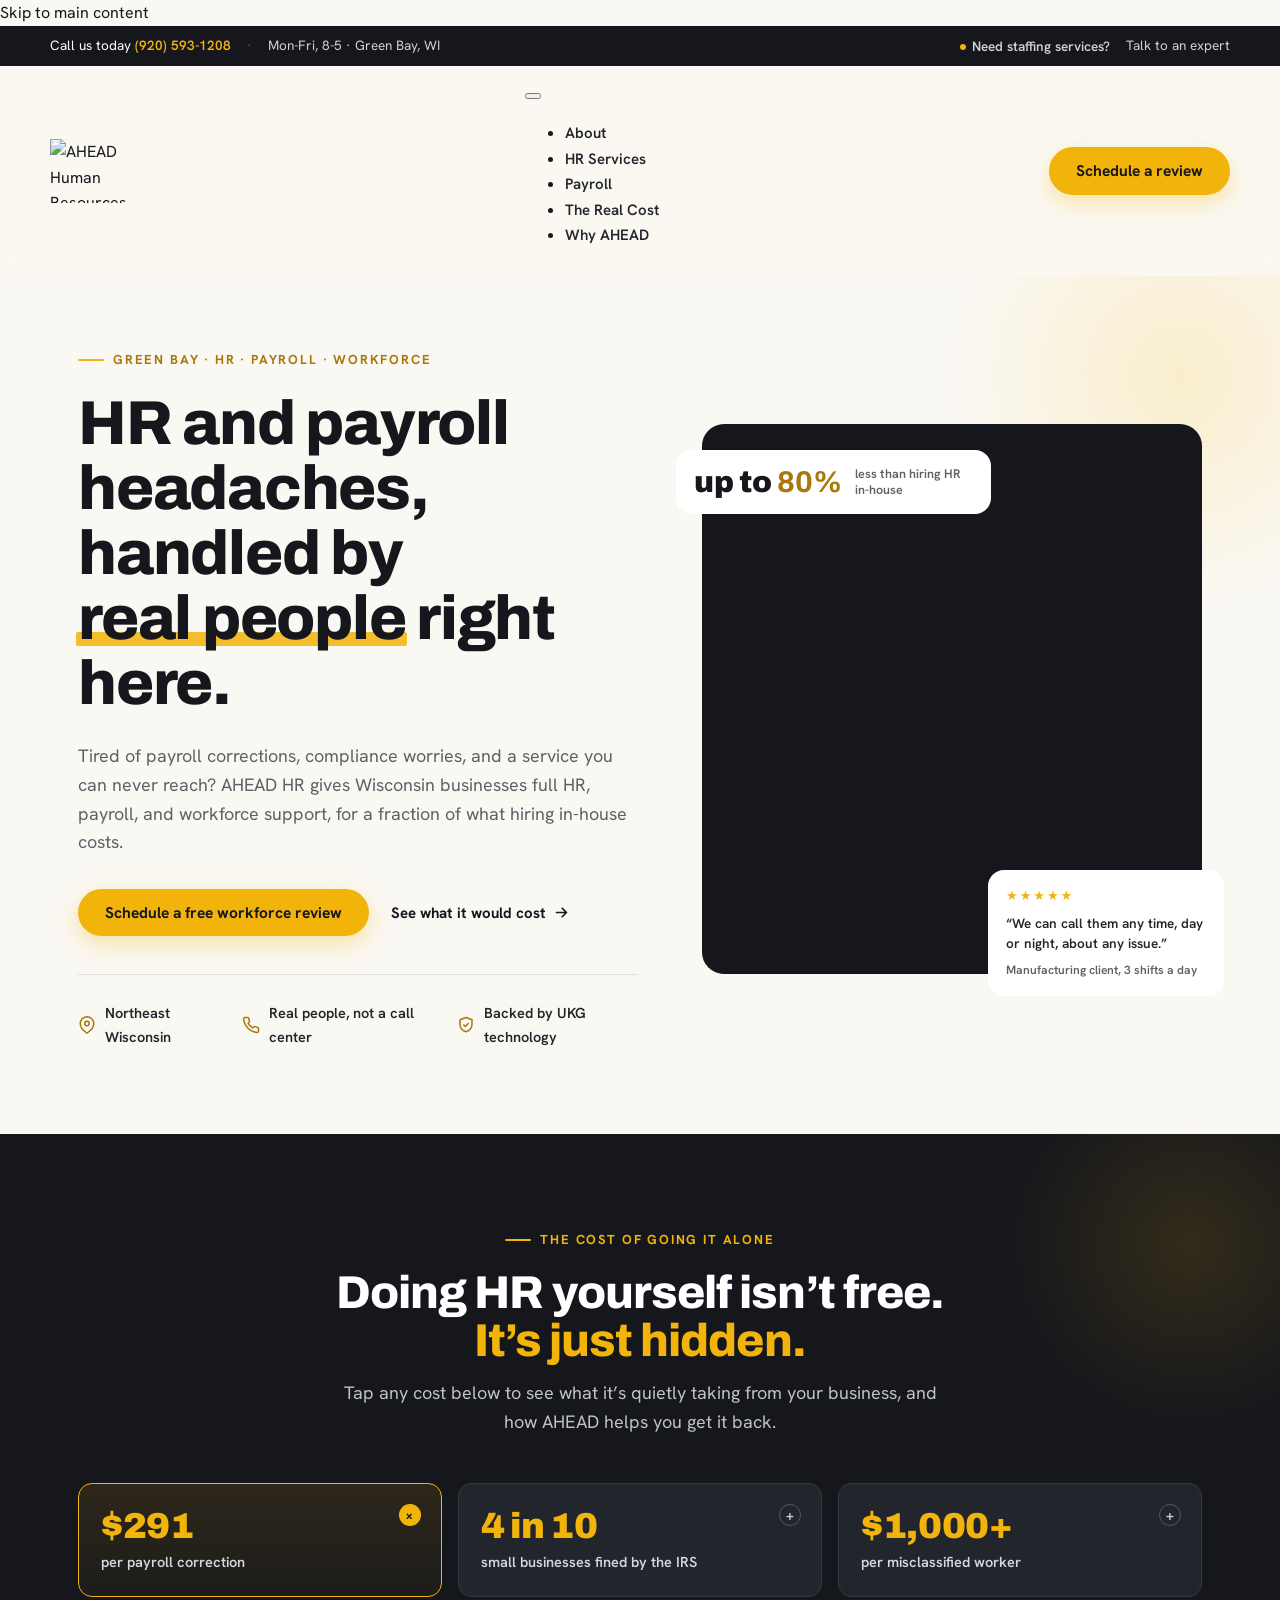
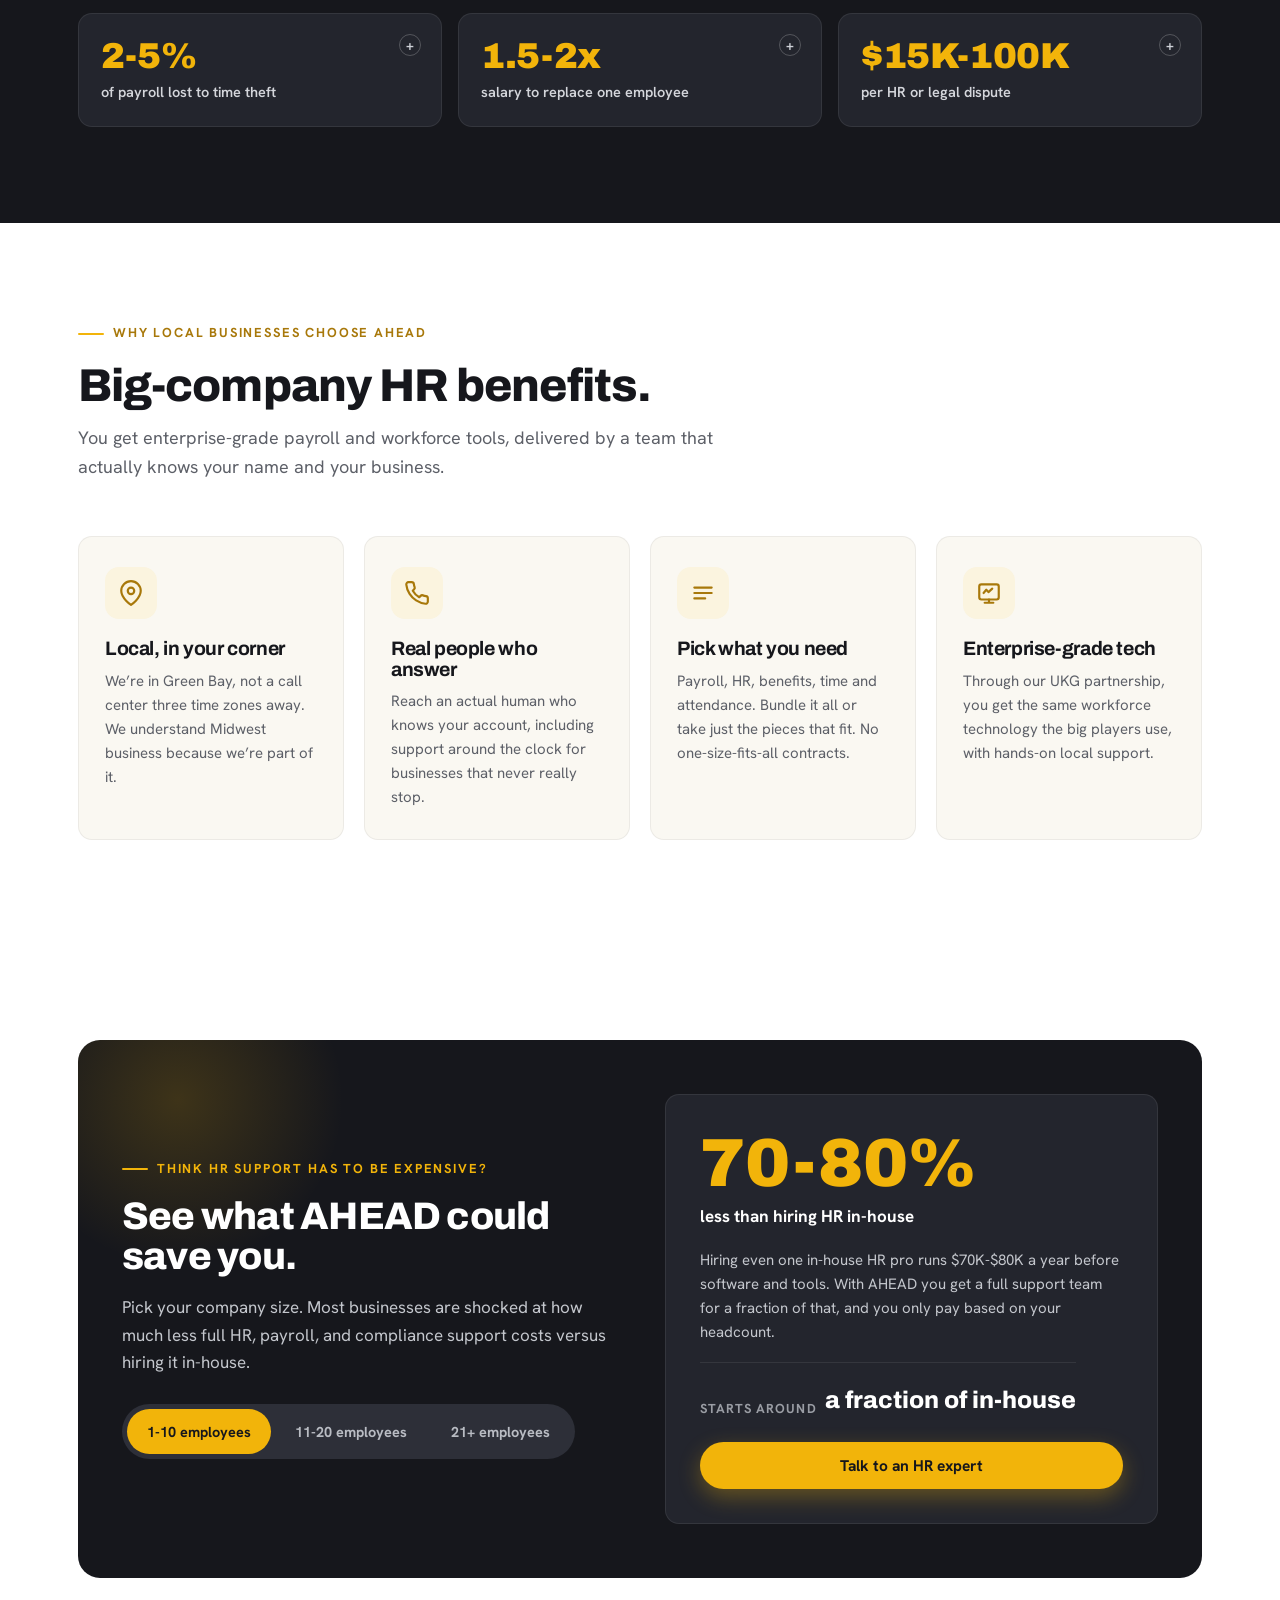
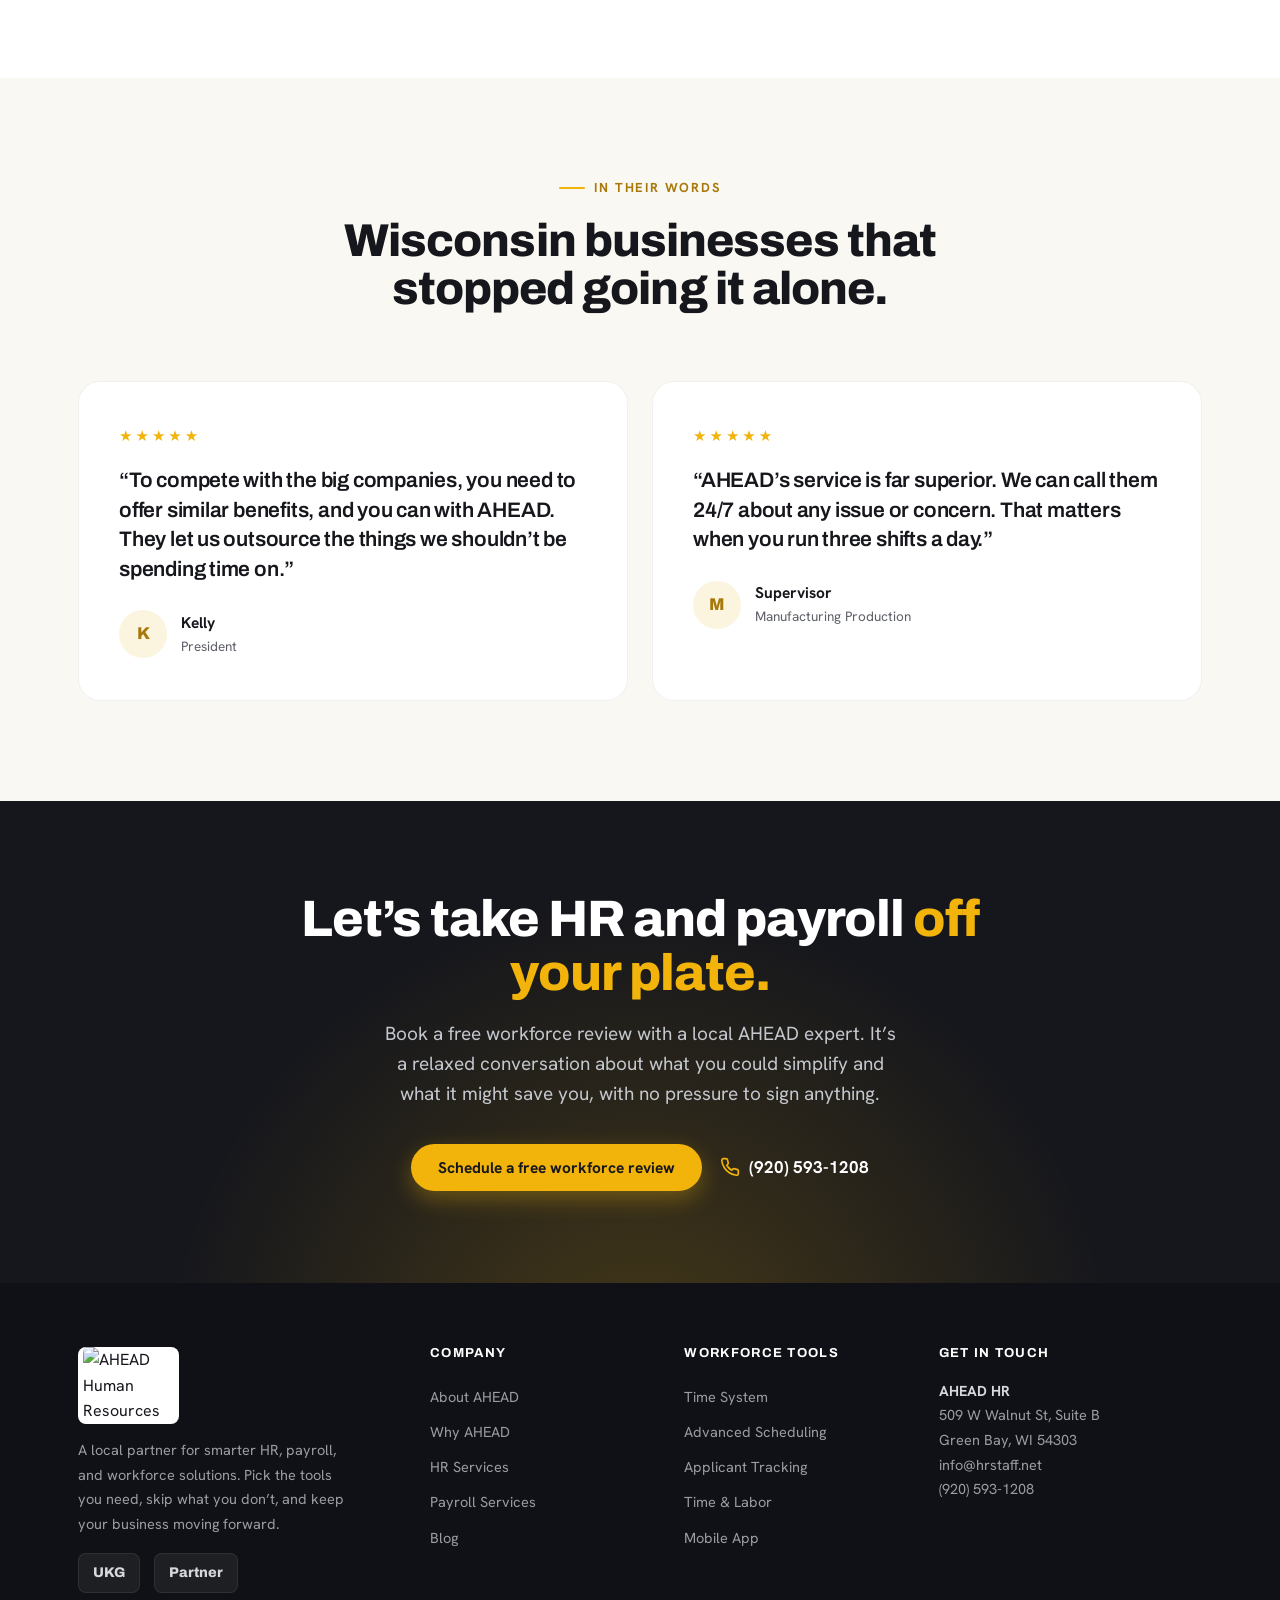
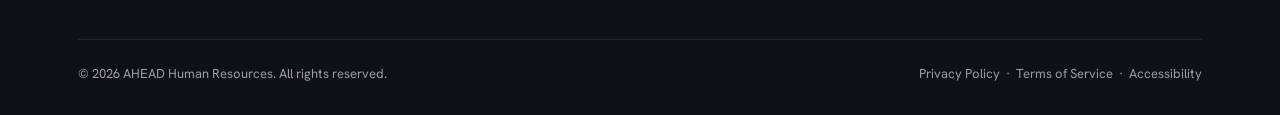
==== commit befbe4f8: "header + footer logo (client's real lockup) + John's footer edit" ====
--- a/index.html
+++ b/index.html
@@ -261,36 +261,24 @@
 
 
 
-<img class="bde-image2-236-115 bde-image2" src="assets/e27188_cropped-AHEAD-Logo-Black.png" loading="lazy"><div class="bde-div-236-116 bde-div">
-  
-  
-	
-
-
-
-<div class="bde-text-236-117 bde-text ksc-brand-name">
-AHEAD
-</div><div class="bde-text-236-118 bde-text ksc-brand-sub">
-Human Resources
-</div>
-</div>
-
-</a><div class="bde-menu-236-119 bde-menu">
+<img class="bde-image2-236-115 bde-image2" src="assets/6e9a2f_ahead-logo-white.png" alt="AHEAD Human Resources" loading="lazy">
+
+</a><div class="bde-menu-236-116 bde-menu">
 
 
       
         
     <nav class="breakdance-menu breakdance-menu--collapse    ">
-    <button class="breakdance-menu-toggle breakdance-menu-toggle--squeeze" type="button" aria-label="Open Menu" aria-expanded="false" aria-controls="menu-119">
+    <button class="breakdance-menu-toggle breakdance-menu-toggle--squeeze" type="button" aria-label="Open Menu" aria-expanded="false" aria-controls="menu-116">
                   <span class="breakdance-menu-toggle-icon">
             <span class="breakdance-menu-toggle-lines"></span>
           </span>
             </button>
     
-  <ul class="breakdance-menu-list" id="menu-119">
+  <ul class="breakdance-menu-list" id="menu-116">
               
   
-    <li class="breakdance-menu-item-236-120 breakdance-menu-item">
+    <li class="breakdance-menu-item-236-117 breakdance-menu-item">
         
             
             
@@ -304,7 +292,7 @@
   About
     </a>
 
-</li><li class="breakdance-menu-item-236-121 breakdance-menu-item">
+</li><li class="breakdance-menu-item-236-118 breakdance-menu-item">
         
             
             
@@ -318,7 +306,7 @@
   HR Services
     </a>
 
-</li><li class="breakdance-menu-item-236-122 breakdance-menu-item">
+</li><li class="breakdance-menu-item-236-119 breakdance-menu-item">
         
             
             
@@ -332,7 +320,7 @@
   Payroll
     </a>
 
-</li><li class="breakdance-menu-item-236-123 breakdance-menu-item">
+</li><li class="breakdance-menu-item-236-120 breakdance-menu-item">
         
             
             
@@ -346,7 +334,7 @@
   The Real Cost
     </a>
 
-</li><li class="breakdance-menu-item-236-124 breakdance-menu-item">
+</li><li class="breakdance-menu-item-236-121 breakdance-menu-item">
         
             
             
@@ -365,14 +353,14 @@
   </nav>
 
 
-</div><div class="bde-div-236-125 bde-div">
-  
-  
-	
-
-
-
-<div class="bde-button-236-126 bde-button">
+</div><div class="bde-div-236-122 bde-div">
+  
+  
+	
+
+
+
+<div class="bde-button-236-123 bde-button">
         
     
     
@@ -1611,19 +1599,7 @@
 
 
 
-<img class="bde-image2-237-135 bde-image2" src="assets/e27188_cropped-AHEAD-Logo-Black.png" loading="lazy"><div class="bde-div-237-132 bde-div">
-  
-  
-	
-
-
-
-<div class="bde-text-237-105 bde-text">
-AHEAD
-</div><div class="bde-text-237-134 bde-text">
-Human Resources 
-</div>
-</div>
+<img class="bde-image2-237-135 bde-image2" src="assets/6e9a2f_ahead-logo-white.png" alt="AHEAD Human Resources" loading="lazy">
 </div><div class="bde-text-237-106 bde-text">
 A local partner for smarter HR, payroll, and workforce solutions. Pick the tools you need, skip what you don’t, and keep your business moving forward.
 </div><div class="bde-div-237-107 bde-div">
@@ -1879,7 +1855,7 @@
     window.BreakdanceFrontend.data = {"homeUrl":"https://www.hrstaff.net","ajaxUrl":"https://www.hrstaff.net\/wp-admin\/admin-ajax.php","elementsPluginUrl":"https://www.hrstaff.net\/wp-content\/plugins\/breakdance\/subplugins\/breakdance-elements\/","BASE_BREAKPOINT_ID":"breakpoint_base","breakpoints":[{"id":"breakpoint_base","label":"Desktop","defaultPreviewWidth":"100%"},{"id":"breakpoint_tablet_landscape","label":"Tablet Landscape","defaultPreviewWidth":1024,"maxWidth":1119},{"id":"breakpoint_tablet_portrait","label":"Tablet Portrait","defaultPreviewWidth":768,"maxWidth":1023},{"id":"breakpoint_phone_landscape","label":"Phone Landscape","defaultPreviewWidth":480,"maxWidth":767},{"id":"breakpoint_phone_portrait","label":"Phone Portrait","defaultPreviewWidth":400,"maxWidth":479}],"subscriptionMode":"pro"} }) </script>
 <script>document.addEventListener('DOMContentLoaded', function(){ new BreakdanceHeaderBuilder(".breakdance .bde-header-builder-236-100", "100", false); }) </script>
 <script>document.addEventListener('DOMContentLoaded', function(){ 
-new AwesomeMenu(".breakdance .bde-menu-236-119 .breakdance-menu", {
+new AwesomeMenu(".breakdance .bde-menu-236-116 .breakdance-menu", {
   dropdown: {
     openOnClick: false,
     mode: {
--- a/assets/332a95_post-236-defaults.css
+++ b/assets/332a95_post-236-defaults.css
@@ -1 +1 @@
-.breakdance .bde-header-builder{position:relative;width:100%;background-color:var(--bde-background-color);--bde-header-width:var(--bde-section-width);--bde-header-sticky-top:calc(var(--bde-header-sticky-offset) + var(--wp-admin--admin-bar--height,0px));--bde-header-sticky-offset:0px;--bde-header-sticky-duration:var(--bde-transition-duration)}.breakdance .bde-header-builder .bde-header-builder__container{gap:20px;display:flex;align-items:center;justify-content:space-between;margin:0 auto;max-width:var(--bde-header-width);padding:var(--bde-section-horizontal-padding) var(--bde-section-horizontal-padding)}.breakdance .bde-header-builder.bde-header-builder--overlay:not(.bde-header-builder--sticky){position:absolute;z-index:var(--bde-z-index-header-overlay)}.breakdance .bde-header-builder.bde-header-builder--sticky{position:fixed;z-index:var(--bde-z-index-header-sticky);top:var(--bde-header-sticky-top);transition-property:transform,opacity,background-color,box-shadow,top;transition-duration:var(--bde-header-sticky-duration);transition-timing-function:ease-in-out}.breakdance .bde-header-builder.bde-header-builder--sticky-bottom{top:auto;bottom:0}.breakdance .bde-header-builder.bde-header-builder--sticky .bde-header-builder__container{transition-property:min-height;transition-duration:var(--bde-header-sticky-duration);transition-timing-function:ease-in-out}.breakdance .bde-header-builder .bde-header-builder__header-builder-border-top,.breakdance .bde-header-builder .bde-header-builder__header-builder-border-bottom{transition-property:height,background-color;transition-duration:var(--bde-header-sticky-duration);transition-timing-function:ease-in-out}.bde-header-builder--sticky-scroll-hide{box-shadow:none!important;pointer-events:none}.bde-header-builder--sticky-scroll-hide *{pointer-events:none!important}.bde-header-builder--sticky-scroll-start-off-hidden{transition-duration:0s!important}.bde-header-builder--sticky-scroll-hide.bde-header-builder--sticky-scroll-slide{transform:translateY(calc(-100% - var(--wp-admin--admin-bar--height, 0px)));opacity:0}.bde-header-builder--sticky-bottom.bde-header-builder--sticky-scroll-hide.bde-header-builder--sticky-scroll-slide{transform:translateY(100%)}.bde-header-builder--sticky-scroll-hide.bde-header-builder--sticky-scroll-fade{opacity:0}.breakdance .bde-div{display:flex;flex-direction:column;align-items:flex-start;text-align:left;max-width:100%;position:relative;background-size:cover}.breakdance .bde-rich-text{max-width:100%;color:var(--bde-text-color,var(--bde-body-text-color))}.breakdance .bde-rich-text>:last-child li:last-child>p{margin-bottom:0}.breakdance .bde-rich-text img.aligncenter{display:block;margin:auto}.breakdance .bde-rich-text img.alignleft{float:left}.breakdance .bde-rich-text img.alignright{float:right}.breakdance .bde-container-link{display:flex;flex-direction:column;align-items:flex-start;text-align:left;max-width:100%;text-decoration:none;transition-property:background-color,border-color,box-shadow,color;transition-timing-function:ease-in-out;transition-duration:var(--defaultTransition,300ms);position:relative;background-size:cover}.breakdance .bde-container-link h1,.bde-container-link h2,.bde-container-link h3,.bde-container-link h4,.bde-container-link h5,.bde-container-link h6{transition-property:color;transition-timing-function:ease-in-out;transition-duration:var(--defaultTransition,300ms)}.breakdance .bde-text{max-width:100%;margin:0;color:var(--bde-text-color,var(--bde-body-text-color))}.breakdance .bde-text-link{display:flex}.breakdance .bde-text-link>*{margin:0;color:currentColor}.breakdance .bde-button{max-width:100%}+.breakdance .bde-header-builder{position:relative;width:100%;background-color:var(--bde-background-color);--bde-header-width:var(--bde-section-width);--bde-header-sticky-top:calc(var(--bde-header-sticky-offset) + var(--wp-admin--admin-bar--height,0px));--bde-header-sticky-offset:0px;--bde-header-sticky-duration:var(--bde-transition-duration)}.breakdance .bde-header-builder .bde-header-builder__container{gap:20px;display:flex;align-items:center;justify-content:space-between;margin:0 auto;max-width:var(--bde-header-width);padding:var(--bde-section-horizontal-padding) var(--bde-section-horizontal-padding)}.breakdance .bde-header-builder.bde-header-builder--overlay:not(.bde-header-builder--sticky){position:absolute;z-index:var(--bde-z-index-header-overlay)}.breakdance .bde-header-builder.bde-header-builder--sticky{position:fixed;z-index:var(--bde-z-index-header-sticky);top:var(--bde-header-sticky-top);transition-property:transform,opacity,background-color,box-shadow,top;transition-duration:var(--bde-header-sticky-duration);transition-timing-function:ease-in-out}.breakdance .bde-header-builder.bde-header-builder--sticky-bottom{top:auto;bottom:0}.breakdance .bde-header-builder.bde-header-builder--sticky .bde-header-builder__container{transition-property:min-height;transition-duration:var(--bde-header-sticky-duration);transition-timing-function:ease-in-out}.breakdance .bde-header-builder .bde-header-builder__header-builder-border-top,.breakdance .bde-header-builder .bde-header-builder__header-builder-border-bottom{transition-property:height,background-color;transition-duration:var(--bde-header-sticky-duration);transition-timing-function:ease-in-out}.bde-header-builder--sticky-scroll-hide{box-shadow:none!important;pointer-events:none}.bde-header-builder--sticky-scroll-hide *{pointer-events:none!important}.bde-header-builder--sticky-scroll-start-off-hidden{transition-duration:0s!important}.bde-header-builder--sticky-scroll-hide.bde-header-builder--sticky-scroll-slide{transform:translateY(calc(-100% - var(--wp-admin--admin-bar--height, 0px)));opacity:0}.bde-header-builder--sticky-bottom.bde-header-builder--sticky-scroll-hide.bde-header-builder--sticky-scroll-slide{transform:translateY(100%)}.bde-header-builder--sticky-scroll-hide.bde-header-builder--sticky-scroll-fade{opacity:0}.breakdance .bde-div{display:flex;flex-direction:column;align-items:flex-start;text-align:left;max-width:100%;position:relative;background-size:cover}.breakdance .bde-rich-text{max-width:100%;color:var(--bde-text-color,var(--bde-body-text-color))}.breakdance .bde-rich-text>:last-child li:last-child>p{margin-bottom:0}.breakdance .bde-rich-text img.aligncenter{display:block;margin:auto}.breakdance .bde-rich-text img.alignleft{float:left}.breakdance .bde-rich-text img.alignright{float:right}.breakdance .bde-container-link{display:flex;flex-direction:column;align-items:flex-start;text-align:left;max-width:100%;text-decoration:none;transition-property:background-color,border-color,box-shadow,color;transition-timing-function:ease-in-out;transition-duration:var(--defaultTransition,300ms);position:relative;background-size:cover}.breakdance .bde-container-link h1,.bde-container-link h2,.bde-container-link h3,.bde-container-link h4,.bde-container-link h5,.bde-container-link h6{transition-property:color;transition-timing-function:ease-in-out;transition-duration:var(--defaultTransition,300ms)}.breakdance .bde-text-link{display:flex}.breakdance .bde-text-link>*{margin:0;color:currentColor}.breakdance .bde-button{max-width:100%}
--- a/assets/4434dc_post-236.css
+++ b/assets/4434dc_post-236.css
@@ -1 +1 @@
-.breakdance .bde-header-builder-236-100{background:var(--glass-86);--bde-z-index-header-sticky:200;--bde-header-width:100%}.breakdance .bde-header-builder-236-100 .bde-header-builder__container{padding-left:0px;padding-right:0px;padding-bottom:0px;padding-top:0px}.breakdance .bde-header-builder-236-100.bde-header-builder--sticky-styles{background:var(--glass-94)}.breakdance .bde-header-builder-236-100.bde-header-builder--sticky-styles .bde-header-builder__container{min-height:78px}.breakdance .bde-header-builder-236-100.bde-header-builder--sticky-styles .bde-header-builder__header-builder-border-bottom{height:1px;background:var(--line-2)}@media screen and (max-width:600px){#wpadminbar{display:none}.breakdance .bde-header-builder{--wp-admin--admin-bar--height:0px}}@media (max-width:1119px){.breakdance .bde-header-builder-236-100 .bde-header-builder__container{flex-direction:column}@media screen and (max-width:600px){#wpadminbar{display:none}.breakdance .bde-header-builder{--wp-admin--admin-bar--height:0px}}}@media (max-width:1023px){@media screen and (max-width:600px){#wpadminbar{display:none}.breakdance .bde-header-builder{--wp-admin--admin-bar--height:0px}}}@media (max-width:767px){@media screen and (max-width:600px){#wpadminbar{display:none}.breakdance .bde-header-builder{--wp-admin--admin-bar--height:0px}}}@media (max-width:479px){@media screen and (max-width:600px){#wpadminbar{display:none}.breakdance .bde-header-builder{--wp-admin--admin-bar--height:0px}}}.breakdance .bde-div-236-101{width:100%}.breakdance .bde-div-236-101{display:flex;flex-direction:column;gap:0px}.breakdance .bde-div-236-102{width:100%;padding:9px 30px 9px 30px}.breakdance .bde-div-236-102{display:flex;flex-direction:column;align-items:center;text-align:center}.breakdance .bde-div-236-102{background-color:var(--ink)}.breakdance .bde-div-236-103{width:1180px}.breakdance .bde-div-236-103{display:flex;flex-direction:row;flex-wrap:nowrap;justify-content:space-between;align-items:center;gap:16px}.breakdance .bde-div-236-104{display:flex;flex-direction:row;flex-wrap:nowrap;align-items:center;gap:16px}.breakdance .bde-rich-text-236-105 p{color:var(--white);font-family:"Hanken Grotesk",system-ui,sans-serif;font-size:13.5px}.breakdance .bde-rich-text-236-106 p{color:var(--utility-text);font-family:"Hanken Grotesk",system-ui,sans-serif;font-size:13.5px}.breakdance .bde-rich-text-236-107 p{color:var(--utility-text);font-family:"Hanken Grotesk",system-ui,sans-serif;font-size:13.5px}.breakdance .bde-div-236-108{display:flex;flex-direction:row;flex-wrap:nowrap;align-items:center;gap:16px}.breakdance .bde-rich-text-236-109 p{color:var(--utility-text);font-family:"Hanken Grotesk",system-ui,sans-serif;font-size:13.5px}.breakdance .bde-rich-text-236-110 p{color:var(--utility-text);font-family:"Hanken Grotesk",system-ui,sans-serif;font-size:13.5px}.breakdance .bde-div-236-111{width:100%;padding:12px 30px 12px 30px}.breakdance .bde-div-236-111{display:flex;flex-direction:column;align-items:center;text-align:center}.breakdance .bde-div-236-112{width:1180px}.breakdance .bde-div-236-112{display:flex;flex-direction:column;gap:0px}.breakdance .bde-div-236-113{width:100%}.breakdance .bde-div-236-113{display:flex;flex-direction:row;flex-wrap:nowrap;justify-content:space-between;align-items:center}.breakdance .bde-container-link-236-114{display:flex;flex-direction:row;flex-wrap:nowrap;align-items:center;gap:12px}.breakdance .bde-image2-236-115{border-radius:0px;width:50px;height:50px}.breakdance .bde-text-236-117{color:var(--ink);font-family:Archivo,sans-serif;font-size:clamp(0.68rem,3vw,1rem);font-weight:900;line-height:1;letter-spacing:-0.01em}.breakdance .bde-text-236-118{color:var(--ink-soft);font-family:"Hanken Grotesk",system-ui,sans-serif;font-size:9.5px;font-weight:700;letter-spacing:0.34em}@media (max-width:1023px){.breakdance .bde-menu-236-119 .breakdance-menu{--menu-hide-on-mobile:none}}@media (min-width:1024px){.breakdance .bde-menu-236-119 .breakdance-menu{--menu-hide-on-desktop:none;--links-gap:30px;--link-color:var(--ink-soft);--link-color-hover:var(--ink);--link-padding-top:20px;--link-padding-right:0px;--link-padding-bottom:20px;--link-padding-left:0px}.breakdance .bde-menu-236-119 .breakdance-menu-link{color:var(--ink-soft);font-family:"Hanken Grotesk",system-ui,sans-serif;font-size:15px;font-weight:600}.breakdance .bde-menu-236-119 .breakdance-menu-item:hover .breakdance-menu-link{color:var(--ink)}.breakdance .bde-menu-236-119 .breakdance-menu-item--active .breakdance-menu-link{color:var(--link-effect-text-color,var(--link-color))}.breakdance .bde-menu-236-119 .breakdance-menu-item--active:hover .breakdance-menu-link{color:var(--link-effect-text-color,var(--link-color-hover))}}@media (max-width:1119px){@media (max-width:1023px){.breakdance .bde-menu-236-119 .breakdance-menu{--menu-hide-on-mobile:none}}@media (min-width:1024px){.breakdance .bde-menu-236-119 .breakdance-menu{--menu-hide-on-desktop:none}}}@media (max-width:1023px){.breakdance .bde-menu-236-119 .breakdance-menu{--menu-hide-on-mobile:none}.breakdance .bde-menu-236-119 .breakdance-menu{--links-gap:0;--dropdown-link-icon-display:none;--dropdown-link-description-display:none;--dropdown-links-gap:var(--gap-none)}.breakdance .bde-menu-236-119 .breakdance-menu-list{align-items:stretch;background-color:var(--menu-background);display:none;flex-direction:column;left:var(--mobile-offset-x);max-height:var(--menu-max-height);overflow-y:auto;position:absolute;top:var(--mobile-offset-y,100%);width:calc(100vw - var(--menu-scrollbar-width, 0px));z-index:var(--bde-z-index-menu-mobile)}.breakdance .bde-menu-236-119 .breakdance-menu--enabled .breakdance-menu-list{display:flex}.breakdance .bde-menu-236-119 .breakdance-responsive-menu--bottom .breakdance-menu-list{bottom:var(--mobile-offset-y,100%);top:auto}.breakdance .bde-menu-236-119 .breakdance-responsive-menu--open .breakdance-menu-list{opacity:1!important;pointer-events:auto!important;transform:none!important}.breakdance .bde-menu-236-119 .breakdance-menu-list>.bde-button{border-top:var(--link-border);justify-content:var(--link-alignment);margin-left:0;padding:10px 15px}.breakdance .bde-menu-236-119 .breakdance-menu-list>.bde-button .button-atom{width:var(--bde-button-width,100%)}.breakdance .bde-menu-236-119 .breakdance-menu-list>:last-child{border-bottom:var(--link-border)}.breakdance .bde-menu-236-119 .breakdance-menu--accordion .breakdance-menu-list:not(.is-visible):not(.is-collapsing),.breakdance .bde-menu-236-119 .breakdance-menu--default .breakdance-menu-list:not(.is-visible):not(.is-collapsing){height:0;overflow:hidden;pointer-events:none;visibility:hidden}.breakdance .bde-menu-236-119 .breakdance-menu--accordion .breakdance-menu-list.is-collapsing,.breakdance .bde-menu-236-119 .breakdance-menu--default .breakdance-menu-list.is-collapsing{height:0;overflow:hidden;transition:var(--menu-duration) height ease-in-out,var(--menu-duration) visibility ease-in-out}.breakdance .bde-menu-236-119 .breakdance-menu .breakdance-menu-link{border-top:var(--link-border);outline-offset:-1px;padding:var(--mobile-link-padding-top) var(--mobile-link-padding-right) var(--mobile-link-padding-bottom) var(--mobile-link-padding-left)}.breakdance .bde-menu-236-119 .breakdance-menu-link-arrow{border-top:var(--link-border);bottom:0;position:absolute;right:0;top:0}.breakdance .bde-menu-236-119 .hide-arrows-on-desktop .breakdance-menu-link-arrow{display:block}.breakdance .bde-menu-236-119 .hide-arrows-on-mobile .breakdance-menu-link-arrow{display:none}.breakdance .bde-menu-236-119 .breakdance-dropdown-floater{transform:none;visibility:visible}.breakdance .bde-menu-236-119 .breakdance-dropdown--open .breakdance-dropdown-floater{transform:none}.breakdance .bde-menu-236-119 .breakdance-dropdown-caret{display:none}.breakdance .bde-menu-236-119 .breakdance-dropdown-body{background-color:var(--link-background-color);border-radius:0;border-top:var(--link-border);box-shadow:none;flex-direction:column}.breakdance .bde-menu-236-119 .breakdance-dropdown--custom .breakdance-dropdown-floater,.breakdance .bde-menu-236-119 .breakdance-menu--custom-width .breakdance-dropdown-floater{width:auto}.breakdance .bde-menu-236-119 .breakdance-menu--placement-section-width .breakdance-dropdown-floater{width:100%}.breakdance .bde-menu-236-119 .breakdance-dropdown-section{--dropdown-section-padding:0;--dropdown-section-gap:var(--gap-none)}.breakdance .bde-menu-236-119 .breakdance-dropdown-section--additional{background-color:transparent;border-top:var(--link-border)}.breakdance .bde-menu-236-119 .breakdance-dropdown-columns{--dropdown-columns-stack:column;--dropdown-columns-gap:var(--gap-none)}.breakdance .bde-menu-236-119 .breakdance-dropdown-column{gap:var(--gap-none)}.breakdance .bde-menu-236-119 .breakdance-dropdown-column+.breakdance-dropdown-column{border-top:var(--link-border)}.breakdance .bde-menu-236-119 .breakdance-menu--collapse .breakdance-dropdown-column--collapsible{gap:var(--gap-none)}.breakdance .bde-menu-236-119 .breakdance-menu--collapse .breakdance-dropdown-column--collapsible .breakdance-dropdown-item:first-child,.breakdance .bde-menu-236-119 .breakdance-menu--collapse .breakdance-dropdown-column--collapsible:not(:first-child){border-top:var(--link-border)}.breakdance .bde-menu-236-119 .breakdance-menu--collapse .breakdance-dropdown-column--collapsible .breakdance-dropdown-column__title{cursor:pointer;outline-offset:-1px}.breakdance .bde-menu-236-119 .breakdance-menu--collapse .breakdance-dropdown-column--collapsible .breakdance-dropdown-links:not(.is-visible):not(.is-collapsing){height:0;overflow:hidden;pointer-events:none;visibility:hidden}.breakdance .bde-menu-236-119 .breakdance-menu--collapse .breakdance-dropdown-column--collapsible .breakdance-dropdown-links.is-collapsing{height:0;overflow:hidden;transition:var(--menu-duration) height ease-in-out,var(--menu-duration) visibility ease-in-out}.breakdance .bde-menu-236-119 .breakdance-dropdown-column__title{font-weight:500;justify-content:var(--link-alignment);padding:var(--mobile-link-level-2-padding-top) var(--mobile-link-level-2-padding-right) var(--mobile-link-level-2-padding-bottom) var(--mobile-link-level-2-padding-left);white-space:normal}.breakdance .bde-menu-236-119 .breakdance-menu--collapse .breakdance-dropdown-column--collapsible .breakdance-dropdown-column__title:after{display:block}.breakdance .bde-menu-236-119 .breakdance-dropdown-item+.breakdance-dropdown-item{border-top:var(--link-border)}.breakdance .bde-menu-236-119 .breakdance-menu .breakdance-dropdown-link{justify-content:var(--link-alignment);outline-offset:-1px;padding:var(--mobile-link-level-3-padding-top) var(--mobile-link-level-3-padding-right) var(--mobile-link-level-3-padding-bottom) var(--mobile-link-level-3-padding-left);white-space:normal}.breakdance .bde-menu-236-119 .breakdance-menu--no-titles .breakdance-dropdown-column__title{display:none}.breakdance .bde-menu-236-119 .breakdance-menu-topbar{align-items:center;display:flex}.breakdance .bde-menu-236-119 .breakdance-menu--offcanvas .breakdance-menu-list{bottom:0;height:100vh!important;left:0;max-height:none;max-width:100%;opacity:1;padding-top:var(--wp-admin--admin-bar--height,0);position:fixed;top:0;transform:translate3d(-100%,0,0);transition:var(--menu-duration) transform ease,var(--menu-duration) visibility ease;visibility:hidden;width:var(--mobile-offcanvas-width)}.breakdance .bde-menu-236-119 .breakdance-menu--offcanvas.breakdance-responsive-menu--open .breakdance-menu-list{visibility:visible}.breakdance .bde-menu-236-119 .breakdance-menu--offcanvas-right .breakdance-menu-list{left:auto;right:0;transform:translate3d(100%,0,0)}.breakdance .bde-menu-236-119 .breakdance-menu--fullscreen .breakdance-menu-list{height:100vh!important;max-height:none!important;opacity:0;padding-top:var(--wp-admin--admin-bar--height,0);pointer-events:none;position:fixed;top:0;transition:var(--menu-duration) opacity ease,var(--menu-duration) visibility ease;visibility:hidden}.breakdance .bde-menu-236-119 .breakdance-menu--fullscreen.breakdance-responsive-menu--open .breakdance-menu-list{visibility:visible}.breakdance .bde-menu-236-119 .breakdance-dropdown--wp .breakdance-dropdown-section{margin-bottom:-1px}.breakdance .bde-menu-236-119 .breakdance-dropdown--wp .breakdance-dropdown-link{padding:var(--mobile-link-level-2-padding-top) var(--mobile-link-level-2-padding-right) var(--mobile-link-level-2-padding-bottom) var(--mobile-link-level-2-padding-left)}.breakdance .bde-menu-236-119 .breakdance-menu-toggle{display:flex}.breakdance .bde-menu-236-119 .breakdance-menu--active-styles .breakdance-menu-item--active:before,.breakdance .bde-menu-236-119 .breakdance-menu--effect .breakdance-menu-item:before{display:none}.breakdance .bde-menu-236-119 .breakdance-menu-item--active .breakdance-menu-link{background-color:var(--link-background-color-active);color:var(--link-color-active)}@media (min-width:1024px){.breakdance .bde-menu-236-119 .breakdance-menu{--menu-hide-on-desktop:none}}}@media (max-width:767px){@media (max-width:1023px){.breakdance .bde-menu-236-119 .breakdance-menu{--menu-hide-on-mobile:none}}@media (min-width:1024px){.breakdance .bde-menu-236-119 .breakdance-menu{--menu-hide-on-desktop:none}}}@media (max-width:479px){@media (max-width:1023px){.breakdance .bde-menu-236-119 .breakdance-menu{--menu-hide-on-mobile:none}}@media (min-width:1024px){.breakdance .bde-menu-236-119 .breakdance-menu{--menu-hide-on-desktop:none}}}.breakdance .bde-div-236-125{display:flex;flex-direction:row;flex-wrap:nowrap;align-items:center;gap:18px}@media (max-width:1023px) and (min-width:768px){.breakdance .bde-button-236-126{display:none}}@media (max-width:767px) and (min-width:480px){.breakdance .bde-button-236-126{display:none}}@media (max-width:479px){.breakdance .bde-button-236-126{display:none}}+.breakdance .bde-header-builder-236-100{background:var(--glass-86);--bde-z-index-header-sticky:200;--bde-header-width:100%}.breakdance .bde-header-builder-236-100 .bde-header-builder__container{padding-left:0px;padding-right:0px;padding-bottom:0px;padding-top:0px}.breakdance .bde-header-builder-236-100.bde-header-builder--sticky-styles{background:var(--glass-94)}.breakdance .bde-header-builder-236-100.bde-header-builder--sticky-styles .bde-header-builder__container{min-height:92px}.breakdance .bde-header-builder-236-100.bde-header-builder--sticky-styles .bde-header-builder__header-builder-border-bottom{height:1px;background:var(--line-2)}@media screen and (max-width:600px){#wpadminbar{display:none}.breakdance .bde-header-builder{--wp-admin--admin-bar--height:0px}}@media (max-width:1119px){.breakdance .bde-header-builder-236-100 .bde-header-builder__container{flex-direction:column}@media screen and (max-width:600px){#wpadminbar{display:none}.breakdance .bde-header-builder{--wp-admin--admin-bar--height:0px}}}@media (max-width:1023px){@media screen and (max-width:600px){#wpadminbar{display:none}.breakdance .bde-header-builder{--wp-admin--admin-bar--height:0px}}}@media (max-width:767px){@media screen and (max-width:600px){#wpadminbar{display:none}.breakdance .bde-header-builder{--wp-admin--admin-bar--height:0px}}}@media (max-width:479px){@media screen and (max-width:600px){#wpadminbar{display:none}.breakdance .bde-header-builder{--wp-admin--admin-bar--height:0px}}}.breakdance .bde-div-236-101{width:100%}.breakdance .bde-div-236-101{display:flex;flex-direction:column;gap:0px}.breakdance .bde-div-236-102{width:100%;padding:9px 30px 9px 30px}.breakdance .bde-div-236-102{display:flex;flex-direction:column;align-items:center;text-align:center}.breakdance .bde-div-236-102{background-color:var(--ink)}.breakdance .bde-div-236-103{width:1180px}.breakdance .bde-div-236-103{display:flex;flex-direction:row;flex-wrap:nowrap;justify-content:space-between;align-items:center;gap:16px}.breakdance .bde-div-236-104{display:flex;flex-direction:row;flex-wrap:nowrap;align-items:center;gap:16px}.breakdance .bde-rich-text-236-105 p{color:var(--white);font-family:"Hanken Grotesk",system-ui,sans-serif;font-size:13.5px}.breakdance .bde-rich-text-236-106 p{color:var(--utility-text);font-family:"Hanken Grotesk",system-ui,sans-serif;font-size:13.5px}.breakdance .bde-rich-text-236-107 p{color:var(--utility-text);font-family:"Hanken Grotesk",system-ui,sans-serif;font-size:13.5px}.breakdance .bde-div-236-108{display:flex;flex-direction:row;flex-wrap:nowrap;align-items:center;gap:16px}.breakdance .bde-rich-text-236-109 p{color:var(--utility-text);font-family:"Hanken Grotesk",system-ui,sans-serif;font-size:13.5px}.breakdance .bde-rich-text-236-110 p{color:var(--utility-text);font-family:"Hanken Grotesk",system-ui,sans-serif;font-size:13.5px}.breakdance .bde-div-236-111{width:100%;padding:12px 30px 12px 30px}.breakdance .bde-div-236-111{display:flex;flex-direction:column;align-items:center;text-align:center}.breakdance .bde-div-236-112{width:1180px}.breakdance .bde-div-236-112{display:flex;flex-direction:column;gap:0px}.breakdance .bde-div-236-113{width:100%}.breakdance .bde-div-236-113{display:flex;flex-direction:row;flex-wrap:nowrap;justify-content:space-between;align-items:center}.breakdance .bde-container-link-236-114{display:flex;flex-direction:row;flex-wrap:nowrap;align-items:center;gap:10px}.breakdance .bde-image2-236-115{border-radius:0px;width:85px;height:64px}@media (max-width:1023px){.breakdance .bde-menu-236-116 .breakdance-menu{--menu-hide-on-mobile:none}}@media (min-width:1024px){.breakdance .bde-menu-236-116 .breakdance-menu{--menu-hide-on-desktop:none;--links-gap:30px;--link-color:var(--ink-soft);--link-color-hover:var(--ink);--link-padding-top:20px;--link-padding-right:0px;--link-padding-bottom:20px;--link-padding-left:0px}.breakdance .bde-menu-236-116 .breakdance-menu-link{color:var(--ink-soft);font-family:"Hanken Grotesk",system-ui,sans-serif;font-size:15px;font-weight:600}.breakdance .bde-menu-236-116 .breakdance-menu-item:hover .breakdance-menu-link{color:var(--ink)}.breakdance .bde-menu-236-116 .breakdance-menu-item--active .breakdance-menu-link{color:var(--link-effect-text-color,var(--link-color))}.breakdance .bde-menu-236-116 .breakdance-menu-item--active:hover .breakdance-menu-link{color:var(--link-effect-text-color,var(--link-color-hover))}}@media (max-width:1119px){@media (max-width:1023px){.breakdance .bde-menu-236-116 .breakdance-menu{--menu-hide-on-mobile:none}}@media (min-width:1024px){.breakdance .bde-menu-236-116 .breakdance-menu{--menu-hide-on-desktop:none}}}@media (max-width:1023px){.breakdance .bde-menu-236-116 .breakdance-menu{--menu-hide-on-mobile:none}.breakdance .bde-menu-236-116 .breakdance-menu{--links-gap:0;--dropdown-link-icon-display:none;--dropdown-link-description-display:none;--dropdown-links-gap:var(--gap-none)}.breakdance .bde-menu-236-116 .breakdance-menu-list{align-items:stretch;background-color:var(--menu-background);display:none;flex-direction:column;left:var(--mobile-offset-x);max-height:var(--menu-max-height);overflow-y:auto;position:absolute;top:var(--mobile-offset-y,100%);width:calc(100vw - var(--menu-scrollbar-width, 0px));z-index:var(--bde-z-index-menu-mobile)}.breakdance .bde-menu-236-116 .breakdance-menu--enabled .breakdance-menu-list{display:flex}.breakdance .bde-menu-236-116 .breakdance-responsive-menu--bottom .breakdance-menu-list{bottom:var(--mobile-offset-y,100%);top:auto}.breakdance .bde-menu-236-116 .breakdance-responsive-menu--open .breakdance-menu-list{opacity:1!important;pointer-events:auto!important;transform:none!important}.breakdance .bde-menu-236-116 .breakdance-menu-list>.bde-button{border-top:var(--link-border);justify-content:var(--link-alignment);margin-left:0;padding:10px 15px}.breakdance .bde-menu-236-116 .breakdance-menu-list>.bde-button .button-atom{width:var(--bde-button-width,100%)}.breakdance .bde-menu-236-116 .breakdance-menu-list>:last-child{border-bottom:var(--link-border)}.breakdance .bde-menu-236-116 .breakdance-menu--accordion .breakdance-menu-list:not(.is-visible):not(.is-collapsing),.breakdance .bde-menu-236-116 .breakdance-menu--default .breakdance-menu-list:not(.is-visible):not(.is-collapsing){height:0;overflow:hidden;pointer-events:none;visibility:hidden}.breakdance .bde-menu-236-116 .breakdance-menu--accordion .breakdance-menu-list.is-collapsing,.breakdance .bde-menu-236-116 .breakdance-menu--default .breakdance-menu-list.is-collapsing{height:0;overflow:hidden;transition:var(--menu-duration) height ease-in-out,var(--menu-duration) visibility ease-in-out}.breakdance .bde-menu-236-116 .breakdance-menu .breakdance-menu-link{border-top:var(--link-border);outline-offset:-1px;padding:var(--mobile-link-padding-top) var(--mobile-link-padding-right) var(--mobile-link-padding-bottom) var(--mobile-link-padding-left)}.breakdance .bde-menu-236-116 .breakdance-menu-link-arrow{border-top:var(--link-border);bottom:0;position:absolute;right:0;top:0}.breakdance .bde-menu-236-116 .hide-arrows-on-desktop .breakdance-menu-link-arrow{display:block}.breakdance .bde-menu-236-116 .hide-arrows-on-mobile .breakdance-menu-link-arrow{display:none}.breakdance .bde-menu-236-116 .breakdance-dropdown-floater{transform:none;visibility:visible}.breakdance .bde-menu-236-116 .breakdance-dropdown--open .breakdance-dropdown-floater{transform:none}.breakdance .bde-menu-236-116 .breakdance-dropdown-caret{display:none}.breakdance .bde-menu-236-116 .breakdance-dropdown-body{background-color:var(--link-background-color);border-radius:0;border-top:var(--link-border);box-shadow:none;flex-direction:column}.breakdance .bde-menu-236-116 .breakdance-dropdown--custom .breakdance-dropdown-floater,.breakdance .bde-menu-236-116 .breakdance-menu--custom-width .breakdance-dropdown-floater{width:auto}.breakdance .bde-menu-236-116 .breakdance-menu--placement-section-width .breakdance-dropdown-floater{width:100%}.breakdance .bde-menu-236-116 .breakdance-dropdown-section{--dropdown-section-padding:0;--dropdown-section-gap:var(--gap-none)}.breakdance .bde-menu-236-116 .breakdance-dropdown-section--additional{background-color:transparent;border-top:var(--link-border)}.breakdance .bde-menu-236-116 .breakdance-dropdown-columns{--dropdown-columns-stack:column;--dropdown-columns-gap:var(--gap-none)}.breakdance .bde-menu-236-116 .breakdance-dropdown-column{gap:var(--gap-none)}.breakdance .bde-menu-236-116 .breakdance-dropdown-column+.breakdance-dropdown-column{border-top:var(--link-border)}.breakdance .bde-menu-236-116 .breakdance-menu--collapse .breakdance-dropdown-column--collapsible{gap:var(--gap-none)}.breakdance .bde-menu-236-116 .breakdance-menu--collapse .breakdance-dropdown-column--collapsible .breakdance-dropdown-item:first-child,.breakdance .bde-menu-236-116 .breakdance-menu--collapse .breakdance-dropdown-column--collapsible:not(:first-child){border-top:var(--link-border)}.breakdance .bde-menu-236-116 .breakdance-menu--collapse .breakdance-dropdown-column--collapsible .breakdance-dropdown-column__title{cursor:pointer;outline-offset:-1px}.breakdance .bde-menu-236-116 .breakdance-menu--collapse .breakdance-dropdown-column--collapsible .breakdance-dropdown-links:not(.is-visible):not(.is-collapsing){height:0;overflow:hidden;pointer-events:none;visibility:hidden}.breakdance .bde-menu-236-116 .breakdance-menu--collapse .breakdance-dropdown-column--collapsible .breakdance-dropdown-links.is-collapsing{height:0;overflow:hidden;transition:var(--menu-duration) height ease-in-out,var(--menu-duration) visibility ease-in-out}.breakdance .bde-menu-236-116 .breakdance-dropdown-column__title{font-weight:500;justify-content:var(--link-alignment);padding:var(--mobile-link-level-2-padding-top) var(--mobile-link-level-2-padding-right) var(--mobile-link-level-2-padding-bottom) var(--mobile-link-level-2-padding-left);white-space:normal}.breakdance .bde-menu-236-116 .breakdance-menu--collapse .breakdance-dropdown-column--collapsible .breakdance-dropdown-column__title:after{display:block}.breakdance .bde-menu-236-116 .breakdance-dropdown-item+.breakdance-dropdown-item{border-top:var(--link-border)}.breakdance .bde-menu-236-116 .breakdance-menu .breakdance-dropdown-link{justify-content:var(--link-alignment);outline-offset:-1px;padding:var(--mobile-link-level-3-padding-top) var(--mobile-link-level-3-padding-right) var(--mobile-link-level-3-padding-bottom) var(--mobile-link-level-3-padding-left);white-space:normal}.breakdance .bde-menu-236-116 .breakdance-menu--no-titles .breakdance-dropdown-column__title{display:none}.breakdance .bde-menu-236-116 .breakdance-menu-topbar{align-items:center;display:flex}.breakdance .bde-menu-236-116 .breakdance-menu--offcanvas .breakdance-menu-list{bottom:0;height:100vh!important;left:0;max-height:none;max-width:100%;opacity:1;padding-top:var(--wp-admin--admin-bar--height,0);position:fixed;top:0;transform:translate3d(-100%,0,0);transition:var(--menu-duration) transform ease,var(--menu-duration) visibility ease;visibility:hidden;width:var(--mobile-offcanvas-width)}.breakdance .bde-menu-236-116 .breakdance-menu--offcanvas.breakdance-responsive-menu--open .breakdance-menu-list{visibility:visible}.breakdance .bde-menu-236-116 .breakdance-menu--offcanvas-right .breakdance-menu-list{left:auto;right:0;transform:translate3d(100%,0,0)}.breakdance .bde-menu-236-116 .breakdance-menu--fullscreen .breakdance-menu-list{height:100vh!important;max-height:none!important;opacity:0;padding-top:var(--wp-admin--admin-bar--height,0);pointer-events:none;position:fixed;top:0;transition:var(--menu-duration) opacity ease,var(--menu-duration) visibility ease;visibility:hidden}.breakdance .bde-menu-236-116 .breakdance-menu--fullscreen.breakdance-responsive-menu--open .breakdance-menu-list{visibility:visible}.breakdance .bde-menu-236-116 .breakdance-dropdown--wp .breakdance-dropdown-section{margin-bottom:-1px}.breakdance .bde-menu-236-116 .breakdance-dropdown--wp .breakdance-dropdown-link{padding:var(--mobile-link-level-2-padding-top) var(--mobile-link-level-2-padding-right) var(--mobile-link-level-2-padding-bottom) var(--mobile-link-level-2-padding-left)}.breakdance .bde-menu-236-116 .breakdance-menu-toggle{display:flex}.breakdance .bde-menu-236-116 .breakdance-menu--active-styles .breakdance-menu-item--active:before,.breakdance .bde-menu-236-116 .breakdance-menu--effect .breakdance-menu-item:before{display:none}.breakdance .bde-menu-236-116 .breakdance-menu-item--active .breakdance-menu-link{background-color:var(--link-background-color-active);color:var(--link-color-active)}@media (min-width:1024px){.breakdance .bde-menu-236-116 .breakdance-menu{--menu-hide-on-desktop:none}}}@media (max-width:767px){@media (max-width:1023px){.breakdance .bde-menu-236-116 .breakdance-menu{--menu-hide-on-mobile:none}}@media (min-width:1024px){.breakdance .bde-menu-236-116 .breakdance-menu{--menu-hide-on-desktop:none}}}@media (max-width:479px){@media (max-width:1023px){.breakdance .bde-menu-236-116 .breakdance-menu{--menu-hide-on-mobile:none}}@media (min-width:1024px){.breakdance .bde-menu-236-116 .breakdance-menu{--menu-hide-on-desktop:none}}}.breakdance .bde-div-236-122{display:flex;flex-direction:row;flex-wrap:nowrap;align-items:center;gap:18px}@media (max-width:1023px) and (min-width:768px){.breakdance .bde-button-236-123{display:none}}@media (max-width:767px) and (min-width:480px){.breakdance .bde-button-236-123{display:none}}@media (max-width:479px){.breakdance .bde-button-236-123{display:none}}
--- a/assets/7bf421_post-237.css
+++ b/assets/7bf421_post-237.css
@@ -1 +1 @@
-.breakdance .bde-section-237-100 .section-container{display:flex;flex-direction:column;align-items:center;justify-content:center;text-align:center}.breakdance .bde-section-237-100{background-color:var(--footer)}.breakdance .bde-section-237-100 .section-container{padding-bottom:30px;padding-top:64px}.breakdance .bde-div-237-101{width:1180px}.breakdance .bde-div-237-101{display:flex;flex-direction:column;align-items:center;gap:20px;text-align:center}.breakdance .bde-div-237-102{width:100%}.breakdance .bde-div-237-102{display:flex;flex-direction:column;gap:0px}.breakdance .bde-columns-237-103{--columnCount:4;--bde-column-gap:40px}@media (max-width:1119px){.breakdance .bde-columns-237-103{--columnCount:4}}@media (max-width:1023px){.breakdance .bde-columns-237-103{--columnCount:4;--bde-column-gap:30px}.breakdance .bde-columns-237-103.bde-columns{--columnCount:2;flex-direction:row;flex-wrap:wrap}.breakdance .bde-columns-237-103.bde-columns>.bde-column{--column-width:50%}}@media (max-width:767px){.breakdance .bde-columns-237-103{--columnCount:4}.breakdance .bde-columns-237-103.bde-columns{flex-direction:column;flex-wrap:nowrap}.breakdance .bde-columns-237-103.bde-columns>.bde-column{width:100%}}@media (max-width:479px){.breakdance .bde-columns-237-103{--columnCount:4}}.breakdance .bde-column-237-104{--column-width:30.435%}.breakdance .bde-column-237-104{display:flex;flex-direction:column}.breakdance .bde-div-237-133{display:flex;flex-direction:row;flex-wrap:nowrap;gap:20px}.breakdance .bde-image2-237-135{max-width:50px;width:50px;height:auto}.breakdance .bde-image2-237-135{background-color:var(--white);padding-right:5px;padding-left:5px;border-radius:8px}.breakdance .bde-text-237-105{color:var(--white);font-family:Archivo,sans-serif;font-size:22px;font-weight:900;line-height:1;letter-spacing:-0.01em}.breakdance .bde-text-237-134{color:var(--white);margin-top:0px}.breakdance .bde-text-237-106{width:280px;color:var(--footer-text);font-family:"Hanken Grotesk",system-ui,sans-serif;font-size:14.5px;line-height:1.7;margin-top:14px}.breakdance .bde-div-237-107{margin-top:16px}.breakdance .bde-div-237-107{display:flex;flex-direction:row;flex-wrap:nowrap;gap:14px}.breakdance .bde-div-237-108{padding:8px 14px 8px 14px;border-top:1px solid var(--line-dark);border-bottom:1px solid var(--line-dark);border-left:1px solid var(--line-dark);border-right:1px solid var(--line-dark);border-radius:8px}.breakdance .bde-div-237-108{display:flex;flex-direction:row;flex-wrap:nowrap}.breakdance .bde-div-237-108{background-color:var(--surface-dark)}.breakdance .bde-text-237-109{color:var(--chip-text);font-family:Archivo,sans-serif;font-size:14px;font-weight:800}.breakdance .bde-div-237-110{padding:8px 14px 8px 14px;border-top:1px solid var(--line-dark);border-bottom:1px solid var(--line-dark);border-left:1px solid var(--line-dark);border-right:1px solid var(--line-dark);border-radius:8px}.breakdance .bde-div-237-110{display:flex;flex-direction:row;flex-wrap:nowrap}.breakdance .bde-div-237-110{background-color:var(--surface-dark)}.breakdance .bde-text-237-111{color:var(--chip-text);font-family:Archivo,sans-serif;font-size:14px;font-weight:800}.breakdance .bde-column-237-112{--column-width:21.739%}.breakdance .bde-column-237-112{display:flex;flex-direction:column}.breakdance .bde-heading-237-113{font-family:Archivo,sans-serif;margin-bottom:18px}.breakdance .bde-rich-text-237-114 p{color:var(--footer-text);font-family:"Hanken Grotesk",system-ui,sans-serif;font-size:14.5px}.breakdance .bde-rich-text-237-115 p{color:var(--footer-text);font-family:"Hanken Grotesk",system-ui,sans-serif;font-size:14.5px}.breakdance .bde-rich-text-237-116 p{color:var(--footer-text);font-family:"Hanken Grotesk",system-ui,sans-serif;font-size:14.5px}.breakdance .bde-rich-text-237-117 p{color:var(--footer-text);font-family:"Hanken Grotesk",system-ui,sans-serif;font-size:14.5px}.breakdance .bde-rich-text-237-118 p{color:var(--footer-text);font-family:"Hanken Grotesk",system-ui,sans-serif;font-size:14.5px}.breakdance .bde-column-237-119{--column-width:21.739%}.breakdance .bde-column-237-119{display:flex;flex-direction:column}.breakdance .bde-heading-237-120{font-family:Archivo,sans-serif;margin-bottom:18px}.breakdance .bde-rich-text-237-121 p{color:var(--footer-text);font-family:"Hanken Grotesk",system-ui,sans-serif;font-size:14.5px}.breakdance .bde-rich-text-237-122 p{color:var(--footer-text);font-family:"Hanken Grotesk",system-ui,sans-serif;font-size:14.5px}.breakdance .bde-rich-text-237-123 p{color:var(--footer-text);font-family:"Hanken Grotesk",system-ui,sans-serif;font-size:14.5px}.breakdance .bde-rich-text-237-124 p{color:var(--footer-text);font-family:"Hanken Grotesk",system-ui,sans-serif;font-size:14.5px}.breakdance .bde-rich-text-237-125 p{color:var(--footer-text);font-family:"Hanken Grotesk",system-ui,sans-serif;font-size:14.5px}.breakdance .bde-column-237-126{--column-width:26.087%}.breakdance .bde-column-237-126{display:flex;flex-direction:column}.breakdance .bde-heading-237-127{font-family:Archivo,sans-serif;margin-bottom:18px}.breakdance .bde-rich-text-237-128 p{color:var(--footer-text);font-family:"Hanken Grotesk",system-ui,sans-serif;font-size:14.5px;line-height:1.7}.breakdance .bde-div-237-129{width:100%;padding-top:24px;border-top:1px solid var(--line-dark);border-bottom:0px solid var(--line-dark);border-left:0px solid var(--line-dark);border-right:0px solid var(--line-dark);margin-top:46px}.breakdance .bde-div-237-129{display:flex;flex-direction:row;flex-wrap:nowrap;justify-content:space-between;align-items:center;gap:12px}@media (max-width:767px){.breakdance .bde-div-237-129{flex-direction:column;flex-wrap:nowrap;justify-content:flex-start;align-items:stretch}}.breakdance .bde-text-237-130{color:var(--footer-text);font-family:"Hanken Grotesk",system-ui,sans-serif;font-size:13px}.breakdance .bde-rich-text-237-131 p{color:var(--footer-text);font-family:"Hanken Grotesk",system-ui,sans-serif;font-size:13px}+.breakdance .bde-section-237-100 .section-container{display:flex;flex-direction:column;align-items:center;justify-content:center;text-align:center}.breakdance .bde-section-237-100{background-color:var(--footer)}.breakdance .bde-section-237-100 .section-container{padding-bottom:30px;padding-top:64px}.breakdance .bde-div-237-101{width:1180px}.breakdance .bde-div-237-101{display:flex;flex-direction:column;align-items:center;gap:20px;text-align:center}.breakdance .bde-div-237-102{width:100%}.breakdance .bde-div-237-102{display:flex;flex-direction:column;gap:0px}.breakdance .bde-columns-237-103{--columnCount:4;--bde-column-gap:40px}@media (max-width:1119px){.breakdance .bde-columns-237-103{--columnCount:4}}@media (max-width:1023px){.breakdance .bde-columns-237-103{--columnCount:4;--bde-column-gap:30px}.breakdance .bde-columns-237-103.bde-columns{--columnCount:2;flex-direction:row;flex-wrap:wrap}.breakdance .bde-columns-237-103.bde-columns>.bde-column{--column-width:50%}}@media (max-width:767px){.breakdance .bde-columns-237-103{--columnCount:4}.breakdance .bde-columns-237-103.bde-columns{flex-direction:column;flex-wrap:nowrap}.breakdance .bde-columns-237-103.bde-columns>.bde-column{width:100%}}@media (max-width:479px){.breakdance .bde-columns-237-103{--columnCount:4}}.breakdance .bde-column-237-104{--column-width:30.435%}.breakdance .bde-column-237-104{display:flex;flex-direction:column}.breakdance .bde-div-237-133{width:101px}.breakdance .bde-div-237-133{display:flex;flex-direction:row;flex-wrap:nowrap;gap:20px}.breakdance .bde-image2-237-135{background-color:var(--white);padding-right:5px;padding-left:5px;border-radius:8px}.breakdance .bde-text-237-106{width:280px;color:var(--footer-text);font-family:"Hanken Grotesk",system-ui,sans-serif;font-size:14.5px;line-height:1.7;margin-top:14px}.breakdance .bde-div-237-107{margin-top:16px}.breakdance .bde-div-237-107{display:flex;flex-direction:row;flex-wrap:nowrap;gap:14px}.breakdance .bde-div-237-108{padding:8px 14px 8px 14px;border-top:1px solid var(--line-dark);border-bottom:1px solid var(--line-dark);border-left:1px solid var(--line-dark);border-right:1px solid var(--line-dark);border-radius:8px}.breakdance .bde-div-237-108{display:flex;flex-direction:row;flex-wrap:nowrap}.breakdance .bde-div-237-108{background-color:var(--surface-dark)}.breakdance .bde-text-237-109{color:var(--chip-text);font-family:Archivo,sans-serif;font-size:14px;font-weight:800}.breakdance .bde-div-237-110{padding:8px 14px 8px 14px;border-top:1px solid var(--line-dark);border-bottom:1px solid var(--line-dark);border-left:1px solid var(--line-dark);border-right:1px solid var(--line-dark);border-radius:8px}.breakdance .bde-div-237-110{display:flex;flex-direction:row;flex-wrap:nowrap}.breakdance .bde-div-237-110{background-color:var(--surface-dark)}.breakdance .bde-text-237-111{color:var(--chip-text);font-family:Archivo,sans-serif;font-size:14px;font-weight:800}.breakdance .bde-column-237-112{--column-width:21.739%}.breakdance .bde-column-237-112{display:flex;flex-direction:column}.breakdance .bde-heading-237-113{font-family:Archivo,sans-serif;margin-bottom:18px}.breakdance .bde-rich-text-237-114 p{color:var(--footer-text);font-family:"Hanken Grotesk",system-ui,sans-serif;font-size:14.5px}.breakdance .bde-rich-text-237-115 p{color:var(--footer-text);font-family:"Hanken Grotesk",system-ui,sans-serif;font-size:14.5px}.breakdance .bde-rich-text-237-116 p{color:var(--footer-text);font-family:"Hanken Grotesk",system-ui,sans-serif;font-size:14.5px}.breakdance .bde-rich-text-237-117 p{color:var(--footer-text);font-family:"Hanken Grotesk",system-ui,sans-serif;font-size:14.5px}.breakdance .bde-rich-text-237-118 p{color:var(--footer-text);font-family:"Hanken Grotesk",system-ui,sans-serif;font-size:14.5px}.breakdance .bde-column-237-119{--column-width:21.739%}.breakdance .bde-column-237-119{display:flex;flex-direction:column}.breakdance .bde-heading-237-120{font-family:Archivo,sans-serif;margin-bottom:18px}.breakdance .bde-rich-text-237-121 p{color:var(--footer-text);font-family:"Hanken Grotesk",system-ui,sans-serif;font-size:14.5px}.breakdance .bde-rich-text-237-122 p{color:var(--footer-text);font-family:"Hanken Grotesk",system-ui,sans-serif;font-size:14.5px}.breakdance .bde-rich-text-237-123 p{color:var(--footer-text);font-family:"Hanken Grotesk",system-ui,sans-serif;font-size:14.5px}.breakdance .bde-rich-text-237-124 p{color:var(--footer-text);font-family:"Hanken Grotesk",system-ui,sans-serif;font-size:14.5px}.breakdance .bde-rich-text-237-125 p{color:var(--footer-text);font-family:"Hanken Grotesk",system-ui,sans-serif;font-size:14.5px}.breakdance .bde-column-237-126{--column-width:26.087%}.breakdance .bde-column-237-126{display:flex;flex-direction:column}.breakdance .bde-heading-237-127{font-family:Archivo,sans-serif;margin-bottom:18px}.breakdance .bde-rich-text-237-128 p{color:var(--footer-text);font-family:"Hanken Grotesk",system-ui,sans-serif;font-size:14.5px;line-height:1.7}.breakdance .bde-div-237-129{width:100%;padding-top:24px;border-top:1px solid var(--line-dark);border-bottom:0px solid var(--line-dark);border-left:0px solid var(--line-dark);border-right:0px solid var(--line-dark);margin-top:46px}.breakdance .bde-div-237-129{display:flex;flex-direction:row;flex-wrap:nowrap;justify-content:space-between;align-items:center;gap:12px}@media (max-width:767px){.breakdance .bde-div-237-129{flex-direction:column;flex-wrap:nowrap;justify-content:flex-start;align-items:stretch}}.breakdance .bde-text-237-130{color:var(--footer-text);font-family:"Hanken Grotesk",system-ui,sans-serif;font-size:13px}.breakdance .bde-rich-text-237-131 p{color:var(--footer-text);font-family:"Hanken Grotesk",system-ui,sans-serif;font-size:13px}
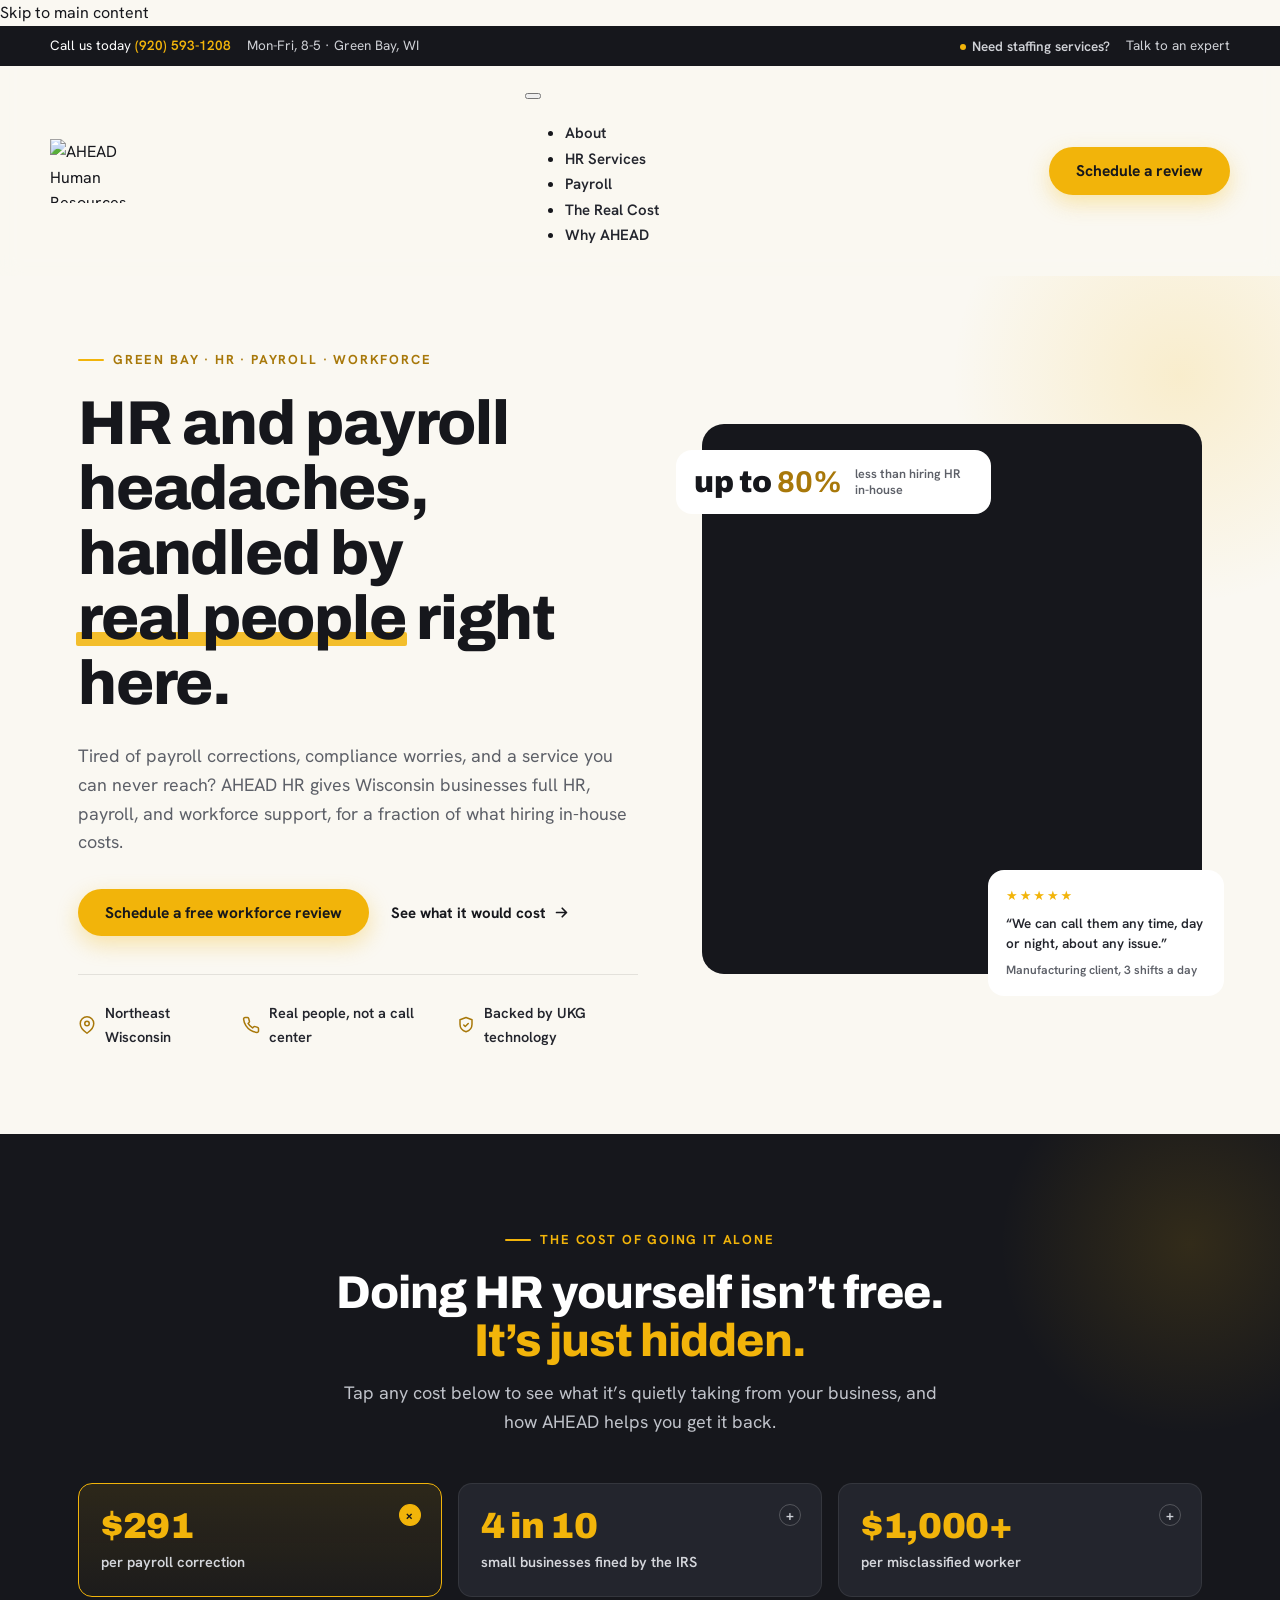
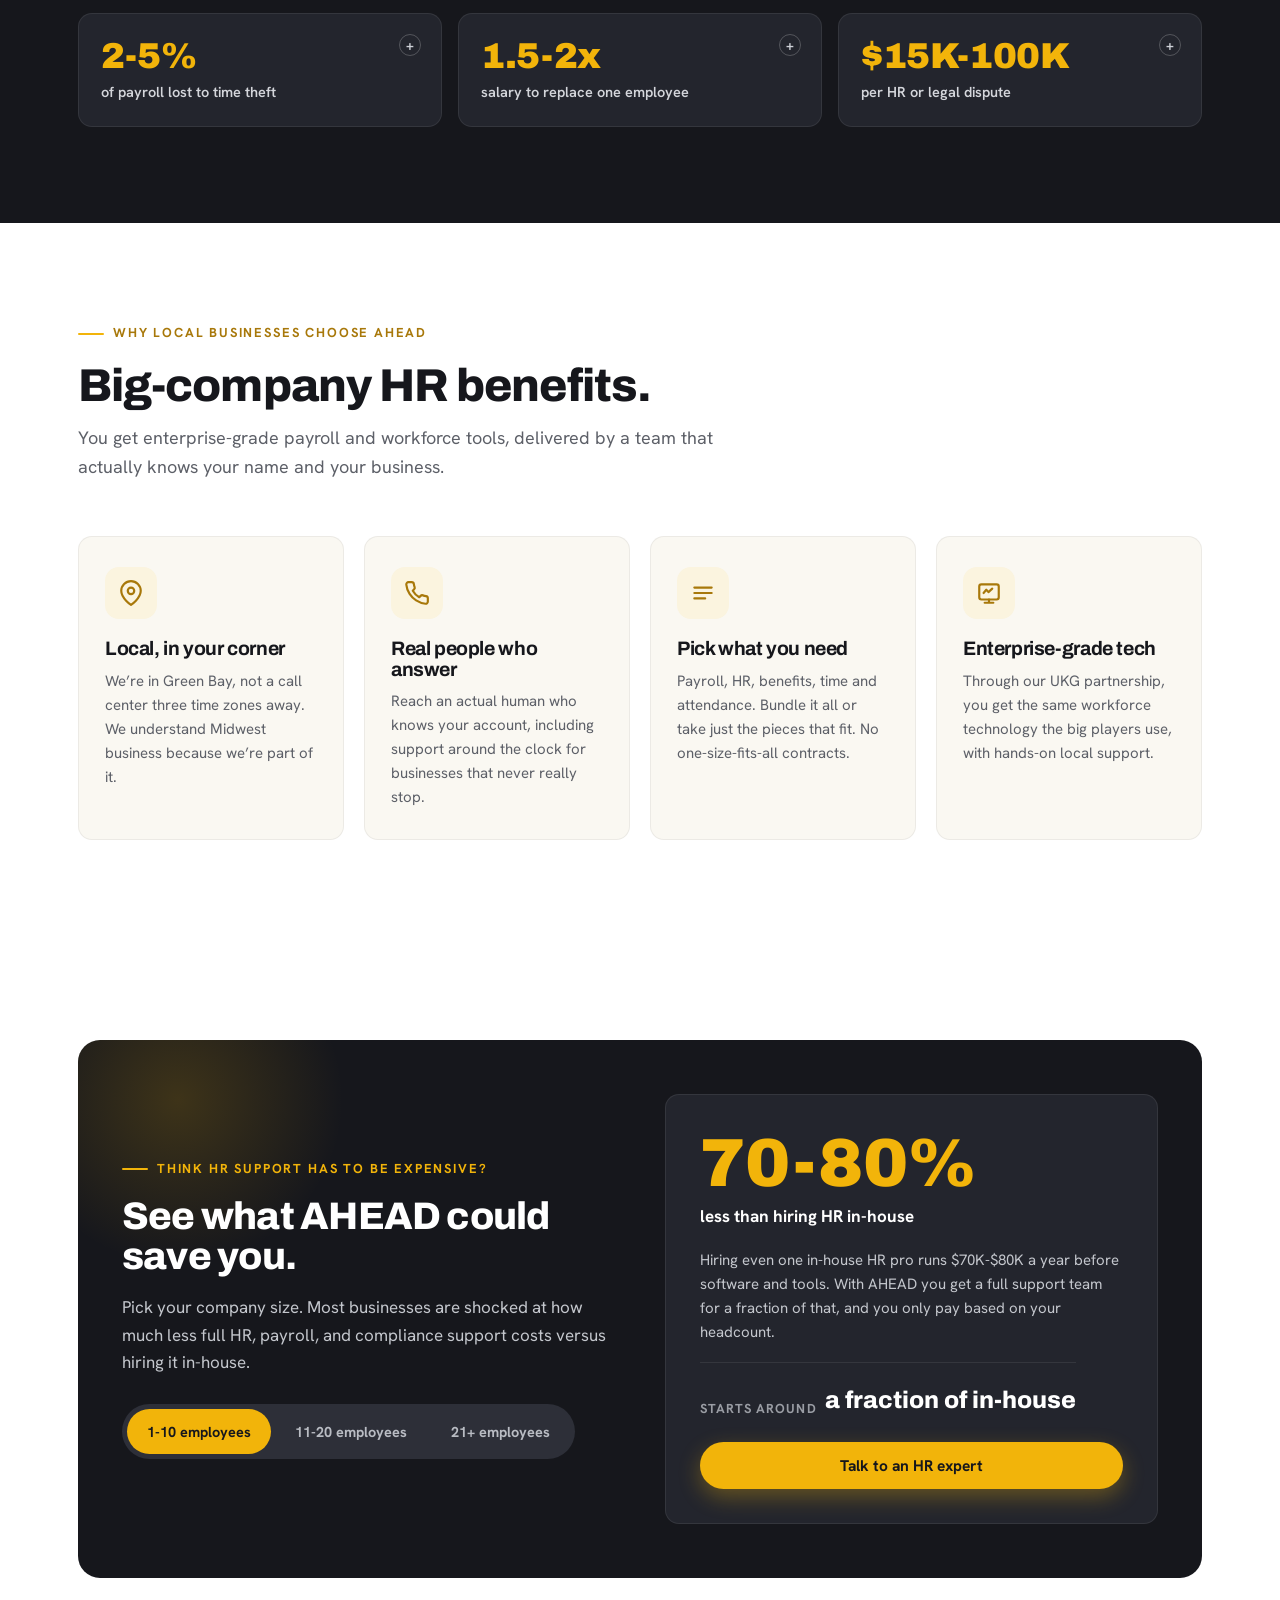
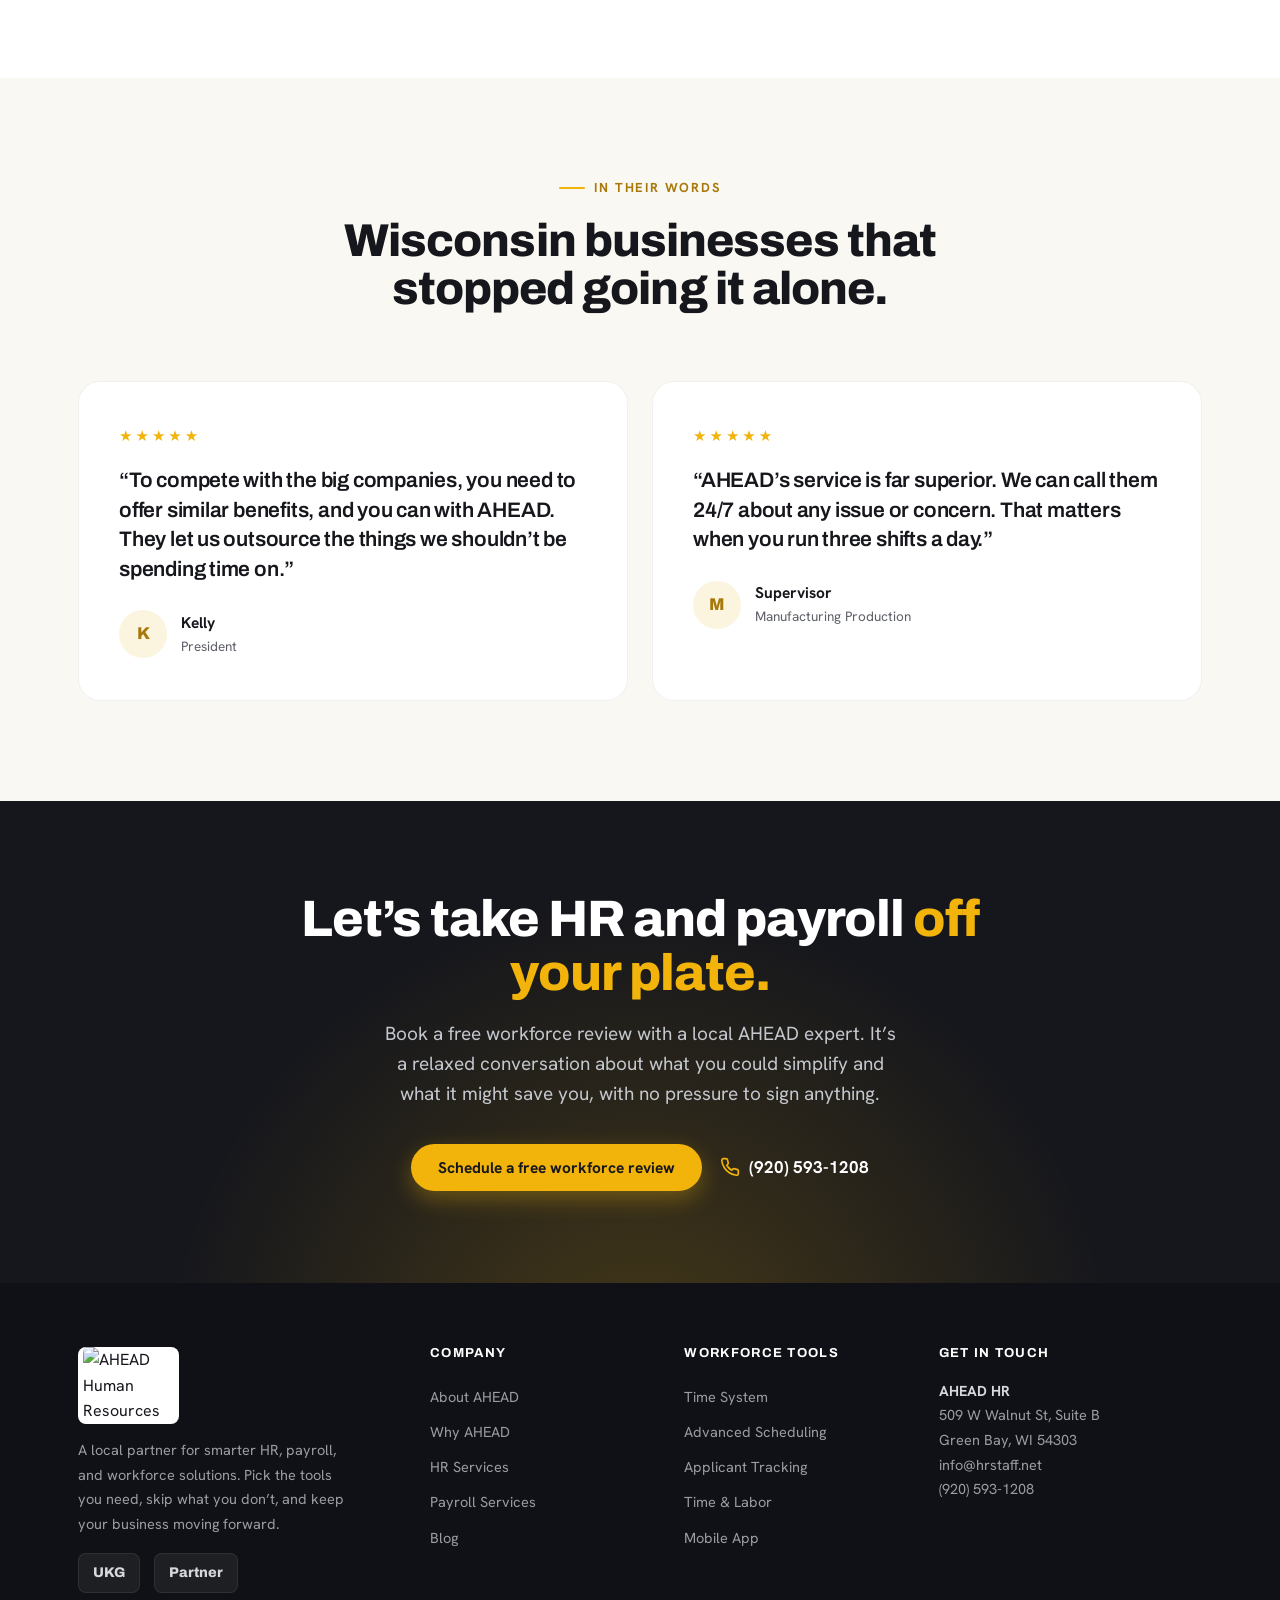
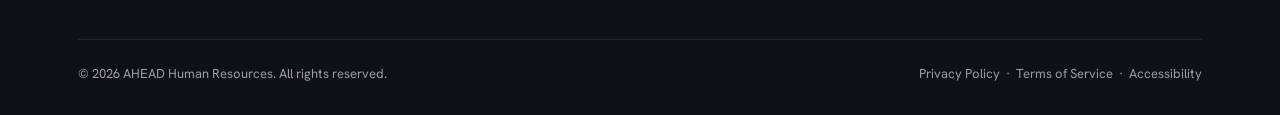
==== commit ba59f46f: "Mobile menu: John's Builder edits + fix header stacking so the open menu paints above the hero" ====
--- a/index.html
+++ b/index.html
@@ -16,13 +16,13 @@
 <meta property="og:description" content="Green Bay · HR · Payroll · Workforce HR and payroll headaches, handled by real people right here. Tired of payroll corrections, compliance worries, and a service you can never reach? AHEAD HR gives Wisconsin businesses full HR, payroll, and workforce support, for a fraction of what hiring in-house costs. Schedule a free workforce review [&hellip;]" />
 <meta property="og:url" content="https://www.hrstaff.net/" />
 <meta property="og:site_name" content="ahead" />
-<meta property="og:updated_time" content="2026-07-17T19:35:41+00:00" />
+<meta property="og:updated_time" content="2026-07-20T16:29:10+00:00" />
 <meta name="twitter:card" content="summary_large_image" />
 <meta name="twitter:title" content="Home - ahead" />
 <meta name="twitter:description" content="Green Bay · HR · Payroll · Workforce HR and payroll headaches, handled by real people right here. Tired of payroll corrections, compliance worries, and a service you can never reach? AHEAD HR gives Wisconsin businesses full HR, payroll, and workforce support, for a fraction of what hiring in-house costs. Schedule a free workforce review [&hellip;]" />
 <meta name="twitter:label1" content="Time to read" />
 <meta name="twitter:data1" content="Less than a minute" />
-<script type="application/ld+json" class="rank-math-schema-pro">{"@context":"https://schema.org","@graph":[{"@type":"Place","@id":"https://www.hrstaff.net/#place","address":{"@type":"PostalAddress","streetAddress":"2046 N. Rio Grande Ave","addressLocality":"Orlando","addressRegion":"FL","postalCode":"32804","addressCountry":"US"}},{"@type":["ProfessionalService","Organization"],"@id":"https://www.hrstaff.net/#organization","name":"ahead","url":"https://www.hrstaff.net","address":{"@type":"PostalAddress","streetAddress":"2046 N. Rio Grande Ave","addressLocality":"Orlando","addressRegion":"FL","postalCode":"32804","addressCountry":"US"},"openingHours":["Monday,Tuesday,Wednesday,Thursday,Friday 08:00-18:00"],"location":{"@id":"https://www.hrstaff.net/#place"},"telephone":"407-349-3488"},{"@type":"WebSite","@id":"https://www.hrstaff.net/#website","url":"https://www.hrstaff.net","name":"ahead","publisher":{"@id":"https://www.hrstaff.net/#organization"},"inLanguage":"en-US","potentialAction":{"@type":"SearchAction","target":"https://www.hrstaff.net/?s={search_term_string}","query-input":"required name=search_term_string"}},{"@type":"WebPage","@id":"https://www.hrstaff.net/#webpage","url":"https://www.hrstaff.net/","name":"Home - ahead","datePublished":"2026-07-17T02:14:08+00:00","dateModified":"2026-07-17T19:35:41+00:00","about":{"@id":"https://www.hrstaff.net/#organization"},"isPartOf":{"@id":"https://www.hrstaff.net/#website"},"inLanguage":"en-US"}]}</script>
+<script type="application/ld+json" class="rank-math-schema-pro">{"@context":"https://schema.org","@graph":[{"@type":"Place","@id":"https://www.hrstaff.net/#place","address":{"@type":"PostalAddress","streetAddress":"2046 N. Rio Grande Ave","addressLocality":"Orlando","addressRegion":"FL","postalCode":"32804","addressCountry":"US"}},{"@type":["ProfessionalService","Organization"],"@id":"https://www.hrstaff.net/#organization","name":"ahead","url":"https://www.hrstaff.net","address":{"@type":"PostalAddress","streetAddress":"2046 N. Rio Grande Ave","addressLocality":"Orlando","addressRegion":"FL","postalCode":"32804","addressCountry":"US"},"openingHours":["Monday,Tuesday,Wednesday,Thursday,Friday 08:00-18:00"],"location":{"@id":"https://www.hrstaff.net/#place"},"telephone":"407-349-3488"},{"@type":"WebSite","@id":"https://www.hrstaff.net/#website","url":"https://www.hrstaff.net","name":"ahead","publisher":{"@id":"https://www.hrstaff.net/#organization"},"inLanguage":"en-US","potentialAction":{"@type":"SearchAction","target":"https://www.hrstaff.net/?s={search_term_string}","query-input":"required name=search_term_string"}},{"@type":"WebPage","@id":"https://www.hrstaff.net/#webpage","url":"https://www.hrstaff.net/","name":"Home - ahead","datePublished":"2026-07-17T02:14:08+00:00","dateModified":"2026-07-20T16:29:10+00:00","about":{"@id":"https://www.hrstaff.net/#organization"},"isPartOf":{"@id":"https://www.hrstaff.net/#website"},"inLanguage":"en-US"}]}</script>
 <!-- /Rank Math WordPress SEO plugin -->
 
 <style id="wp-img-auto-sizes-contain-inline-css">
@@ -158,7 +158,8 @@
 #ksc-invest-popup .breakdance-form-field__input:focus { outline: none; border-color: #1F8BFF; box-shadow: 0 0 0 3px rgba(31, 139, 255, .15); }
 #ksc-invest-popup .breakdance-form-button__submit { width: 100%; justify-content: center; margin-top: 6px; }
 
-</style><!-- [HEADER ASSETS] -->
+</style><style id="le-header-stacking">.bde-header-builder-236-100{position:relative;z-index:100 !important;}</style>
+<!-- [HEADER ASSETS] -->
 <link rel="stylesheet" href="assets/c822a0_custom_font_hankengrotesk.css" />
 <link rel="stylesheet" href="assets/1c2879_custom_font_archivo.css" />
 <link rel="stylesheet" href="assets/5e0949_awesome-menu.css" />
@@ -182,7 +183,7 @@
     
     <body class="home wp-singular page-template-default page page-id-235 wp-theme-breakdance-zero breakdance">
                     <a href="#bde-main" class="bde-skip-link">Skip to main content</a>
-        <header class="bde-header-builder-236-100 bde-header-builder ah-header bde-header-builder--sticky bde-header-builder--sticky-scroll-slide">
+        <header class="bde-header-builder-236-100 bde-header-builder ah-header bde-header-builder--sticky-scroll-slide">
 
 <div class="bde-header-builder__container"><div class="bde-div-236-101 bde-div">
   
@@ -214,8 +215,6 @@
 
 <div class="bde-rich-text-236-105 bde-rich-text breakdance-rich-text-styles">
 <p><a href="tel:9205931208" style="color:var(--white)">Call us today <b style="color:var(--gold);font-weight:600">(920) 593-1208</b></a></p>
-</div><div class="bde-rich-text-236-106 bde-rich-text breakdance-rich-text-styles">
-<p style="opacity:.4">·</p>
 </div><div class="bde-rich-text-236-107 bde-rich-text breakdance-rich-text-styles">
 <p>Mon-Fri, 8-5 · Green Bay, WI</p>
 </div>
--- a/assets/4434dc_post-236.css
+++ b/assets/4434dc_post-236.css
@@ -1 +1 @@
-.breakdance .bde-header-builder-236-100{background:var(--glass-86);--bde-z-index-header-sticky:200;--bde-header-width:100%}.breakdance .bde-header-builder-236-100 .bde-header-builder__container{padding-left:0px;padding-right:0px;padding-bottom:0px;padding-top:0px}.breakdance .bde-header-builder-236-100.bde-header-builder--sticky-styles{background:var(--glass-94)}.breakdance .bde-header-builder-236-100.bde-header-builder--sticky-styles .bde-header-builder__container{min-height:92px}.breakdance .bde-header-builder-236-100.bde-header-builder--sticky-styles .bde-header-builder__header-builder-border-bottom{height:1px;background:var(--line-2)}@media screen and (max-width:600px){#wpadminbar{display:none}.breakdance .bde-header-builder{--wp-admin--admin-bar--height:0px}}@media (max-width:1119px){.breakdance .bde-header-builder-236-100 .bde-header-builder__container{flex-direction:column}@media screen and (max-width:600px){#wpadminbar{display:none}.breakdance .bde-header-builder{--wp-admin--admin-bar--height:0px}}}@media (max-width:1023px){@media screen and (max-width:600px){#wpadminbar{display:none}.breakdance .bde-header-builder{--wp-admin--admin-bar--height:0px}}}@media (max-width:767px){@media screen and (max-width:600px){#wpadminbar{display:none}.breakdance .bde-header-builder{--wp-admin--admin-bar--height:0px}}}@media (max-width:479px){@media screen and (max-width:600px){#wpadminbar{display:none}.breakdance .bde-header-builder{--wp-admin--admin-bar--height:0px}}}.breakdance .bde-div-236-101{width:100%}.breakdance .bde-div-236-101{display:flex;flex-direction:column;gap:0px}.breakdance .bde-div-236-102{width:100%;padding:9px 30px 9px 30px}.breakdance .bde-div-236-102{display:flex;flex-direction:column;align-items:center;text-align:center}.breakdance .bde-div-236-102{background-color:var(--ink)}.breakdance .bde-div-236-103{width:1180px}.breakdance .bde-div-236-103{display:flex;flex-direction:row;flex-wrap:nowrap;justify-content:space-between;align-items:center;gap:16px}.breakdance .bde-div-236-104{display:flex;flex-direction:row;flex-wrap:nowrap;align-items:center;gap:16px}.breakdance .bde-rich-text-236-105 p{color:var(--white);font-family:"Hanken Grotesk",system-ui,sans-serif;font-size:13.5px}.breakdance .bde-rich-text-236-106 p{color:var(--utility-text);font-family:"Hanken Grotesk",system-ui,sans-serif;font-size:13.5px}.breakdance .bde-rich-text-236-107 p{color:var(--utility-text);font-family:"Hanken Grotesk",system-ui,sans-serif;font-size:13.5px}.breakdance .bde-div-236-108{display:flex;flex-direction:row;flex-wrap:nowrap;align-items:center;gap:16px}.breakdance .bde-rich-text-236-109 p{color:var(--utility-text);font-family:"Hanken Grotesk",system-ui,sans-serif;font-size:13.5px}.breakdance .bde-rich-text-236-110 p{color:var(--utility-text);font-family:"Hanken Grotesk",system-ui,sans-serif;font-size:13.5px}.breakdance .bde-div-236-111{width:100%;padding:12px 30px 12px 30px}.breakdance .bde-div-236-111{display:flex;flex-direction:column;align-items:center;text-align:center}.breakdance .bde-div-236-112{width:1180px}.breakdance .bde-div-236-112{display:flex;flex-direction:column;gap:0px}.breakdance .bde-div-236-113{width:100%}.breakdance .bde-div-236-113{display:flex;flex-direction:row;flex-wrap:nowrap;justify-content:space-between;align-items:center}.breakdance .bde-container-link-236-114{display:flex;flex-direction:row;flex-wrap:nowrap;align-items:center;gap:10px}.breakdance .bde-image2-236-115{border-radius:0px;width:85px;height:64px}@media (max-width:1023px){.breakdance .bde-menu-236-116 .breakdance-menu{--menu-hide-on-mobile:none}}@media (min-width:1024px){.breakdance .bde-menu-236-116 .breakdance-menu{--menu-hide-on-desktop:none;--links-gap:30px;--link-color:var(--ink-soft);--link-color-hover:var(--ink);--link-padding-top:20px;--link-padding-right:0px;--link-padding-bottom:20px;--link-padding-left:0px}.breakdance .bde-menu-236-116 .breakdance-menu-link{color:var(--ink-soft);font-family:"Hanken Grotesk",system-ui,sans-serif;font-size:15px;font-weight:600}.breakdance .bde-menu-236-116 .breakdance-menu-item:hover .breakdance-menu-link{color:var(--ink)}.breakdance .bde-menu-236-116 .breakdance-menu-item--active .breakdance-menu-link{color:var(--link-effect-text-color,var(--link-color))}.breakdance .bde-menu-236-116 .breakdance-menu-item--active:hover .breakdance-menu-link{color:var(--link-effect-text-color,var(--link-color-hover))}}@media (max-width:1119px){@media (max-width:1023px){.breakdance .bde-menu-236-116 .breakdance-menu{--menu-hide-on-mobile:none}}@media (min-width:1024px){.breakdance .bde-menu-236-116 .breakdance-menu{--menu-hide-on-desktop:none}}}@media (max-width:1023px){.breakdance .bde-menu-236-116 .breakdance-menu{--menu-hide-on-mobile:none}.breakdance .bde-menu-236-116 .breakdance-menu{--links-gap:0;--dropdown-link-icon-display:none;--dropdown-link-description-display:none;--dropdown-links-gap:var(--gap-none)}.breakdance .bde-menu-236-116 .breakdance-menu-list{align-items:stretch;background-color:var(--menu-background);display:none;flex-direction:column;left:var(--mobile-offset-x);max-height:var(--menu-max-height);overflow-y:auto;position:absolute;top:var(--mobile-offset-y,100%);width:calc(100vw - var(--menu-scrollbar-width, 0px));z-index:var(--bde-z-index-menu-mobile)}.breakdance .bde-menu-236-116 .breakdance-menu--enabled .breakdance-menu-list{display:flex}.breakdance .bde-menu-236-116 .breakdance-responsive-menu--bottom .breakdance-menu-list{bottom:var(--mobile-offset-y,100%);top:auto}.breakdance .bde-menu-236-116 .breakdance-responsive-menu--open .breakdance-menu-list{opacity:1!important;pointer-events:auto!important;transform:none!important}.breakdance .bde-menu-236-116 .breakdance-menu-list>.bde-button{border-top:var(--link-border);justify-content:var(--link-alignment);margin-left:0;padding:10px 15px}.breakdance .bde-menu-236-116 .breakdance-menu-list>.bde-button .button-atom{width:var(--bde-button-width,100%)}.breakdance .bde-menu-236-116 .breakdance-menu-list>:last-child{border-bottom:var(--link-border)}.breakdance .bde-menu-236-116 .breakdance-menu--accordion .breakdance-menu-list:not(.is-visible):not(.is-collapsing),.breakdance .bde-menu-236-116 .breakdance-menu--default .breakdance-menu-list:not(.is-visible):not(.is-collapsing){height:0;overflow:hidden;pointer-events:none;visibility:hidden}.breakdance .bde-menu-236-116 .breakdance-menu--accordion .breakdance-menu-list.is-collapsing,.breakdance .bde-menu-236-116 .breakdance-menu--default .breakdance-menu-list.is-collapsing{height:0;overflow:hidden;transition:var(--menu-duration) height ease-in-out,var(--menu-duration) visibility ease-in-out}.breakdance .bde-menu-236-116 .breakdance-menu .breakdance-menu-link{border-top:var(--link-border);outline-offset:-1px;padding:var(--mobile-link-padding-top) var(--mobile-link-padding-right) var(--mobile-link-padding-bottom) var(--mobile-link-padding-left)}.breakdance .bde-menu-236-116 .breakdance-menu-link-arrow{border-top:var(--link-border);bottom:0;position:absolute;right:0;top:0}.breakdance .bde-menu-236-116 .hide-arrows-on-desktop .breakdance-menu-link-arrow{display:block}.breakdance .bde-menu-236-116 .hide-arrows-on-mobile .breakdance-menu-link-arrow{display:none}.breakdance .bde-menu-236-116 .breakdance-dropdown-floater{transform:none;visibility:visible}.breakdance .bde-menu-236-116 .breakdance-dropdown--open .breakdance-dropdown-floater{transform:none}.breakdance .bde-menu-236-116 .breakdance-dropdown-caret{display:none}.breakdance .bde-menu-236-116 .breakdance-dropdown-body{background-color:var(--link-background-color);border-radius:0;border-top:var(--link-border);box-shadow:none;flex-direction:column}.breakdance .bde-menu-236-116 .breakdance-dropdown--custom .breakdance-dropdown-floater,.breakdance .bde-menu-236-116 .breakdance-menu--custom-width .breakdance-dropdown-floater{width:auto}.breakdance .bde-menu-236-116 .breakdance-menu--placement-section-width .breakdance-dropdown-floater{width:100%}.breakdance .bde-menu-236-116 .breakdance-dropdown-section{--dropdown-section-padding:0;--dropdown-section-gap:var(--gap-none)}.breakdance .bde-menu-236-116 .breakdance-dropdown-section--additional{background-color:transparent;border-top:var(--link-border)}.breakdance .bde-menu-236-116 .breakdance-dropdown-columns{--dropdown-columns-stack:column;--dropdown-columns-gap:var(--gap-none)}.breakdance .bde-menu-236-116 .breakdance-dropdown-column{gap:var(--gap-none)}.breakdance .bde-menu-236-116 .breakdance-dropdown-column+.breakdance-dropdown-column{border-top:var(--link-border)}.breakdance .bde-menu-236-116 .breakdance-menu--collapse .breakdance-dropdown-column--collapsible{gap:var(--gap-none)}.breakdance .bde-menu-236-116 .breakdance-menu--collapse .breakdance-dropdown-column--collapsible .breakdance-dropdown-item:first-child,.breakdance .bde-menu-236-116 .breakdance-menu--collapse .breakdance-dropdown-column--collapsible:not(:first-child){border-top:var(--link-border)}.breakdance .bde-menu-236-116 .breakdance-menu--collapse .breakdance-dropdown-column--collapsible .breakdance-dropdown-column__title{cursor:pointer;outline-offset:-1px}.breakdance .bde-menu-236-116 .breakdance-menu--collapse .breakdance-dropdown-column--collapsible .breakdance-dropdown-links:not(.is-visible):not(.is-collapsing){height:0;overflow:hidden;pointer-events:none;visibility:hidden}.breakdance .bde-menu-236-116 .breakdance-menu--collapse .breakdance-dropdown-column--collapsible .breakdance-dropdown-links.is-collapsing{height:0;overflow:hidden;transition:var(--menu-duration) height ease-in-out,var(--menu-duration) visibility ease-in-out}.breakdance .bde-menu-236-116 .breakdance-dropdown-column__title{font-weight:500;justify-content:var(--link-alignment);padding:var(--mobile-link-level-2-padding-top) var(--mobile-link-level-2-padding-right) var(--mobile-link-level-2-padding-bottom) var(--mobile-link-level-2-padding-left);white-space:normal}.breakdance .bde-menu-236-116 .breakdance-menu--collapse .breakdance-dropdown-column--collapsible .breakdance-dropdown-column__title:after{display:block}.breakdance .bde-menu-236-116 .breakdance-dropdown-item+.breakdance-dropdown-item{border-top:var(--link-border)}.breakdance .bde-menu-236-116 .breakdance-menu .breakdance-dropdown-link{justify-content:var(--link-alignment);outline-offset:-1px;padding:var(--mobile-link-level-3-padding-top) var(--mobile-link-level-3-padding-right) var(--mobile-link-level-3-padding-bottom) var(--mobile-link-level-3-padding-left);white-space:normal}.breakdance .bde-menu-236-116 .breakdance-menu--no-titles .breakdance-dropdown-column__title{display:none}.breakdance .bde-menu-236-116 .breakdance-menu-topbar{align-items:center;display:flex}.breakdance .bde-menu-236-116 .breakdance-menu--offcanvas .breakdance-menu-list{bottom:0;height:100vh!important;left:0;max-height:none;max-width:100%;opacity:1;padding-top:var(--wp-admin--admin-bar--height,0);position:fixed;top:0;transform:translate3d(-100%,0,0);transition:var(--menu-duration) transform ease,var(--menu-duration) visibility ease;visibility:hidden;width:var(--mobile-offcanvas-width)}.breakdance .bde-menu-236-116 .breakdance-menu--offcanvas.breakdance-responsive-menu--open .breakdance-menu-list{visibility:visible}.breakdance .bde-menu-236-116 .breakdance-menu--offcanvas-right .breakdance-menu-list{left:auto;right:0;transform:translate3d(100%,0,0)}.breakdance .bde-menu-236-116 .breakdance-menu--fullscreen .breakdance-menu-list{height:100vh!important;max-height:none!important;opacity:0;padding-top:var(--wp-admin--admin-bar--height,0);pointer-events:none;position:fixed;top:0;transition:var(--menu-duration) opacity ease,var(--menu-duration) visibility ease;visibility:hidden}.breakdance .bde-menu-236-116 .breakdance-menu--fullscreen.breakdance-responsive-menu--open .breakdance-menu-list{visibility:visible}.breakdance .bde-menu-236-116 .breakdance-dropdown--wp .breakdance-dropdown-section{margin-bottom:-1px}.breakdance .bde-menu-236-116 .breakdance-dropdown--wp .breakdance-dropdown-link{padding:var(--mobile-link-level-2-padding-top) var(--mobile-link-level-2-padding-right) var(--mobile-link-level-2-padding-bottom) var(--mobile-link-level-2-padding-left)}.breakdance .bde-menu-236-116 .breakdance-menu-toggle{display:flex}.breakdance .bde-menu-236-116 .breakdance-menu--active-styles .breakdance-menu-item--active:before,.breakdance .bde-menu-236-116 .breakdance-menu--effect .breakdance-menu-item:before{display:none}.breakdance .bde-menu-236-116 .breakdance-menu-item--active .breakdance-menu-link{background-color:var(--link-background-color-active);color:var(--link-color-active)}@media (min-width:1024px){.breakdance .bde-menu-236-116 .breakdance-menu{--menu-hide-on-desktop:none}}}@media (max-width:767px){@media (max-width:1023px){.breakdance .bde-menu-236-116 .breakdance-menu{--menu-hide-on-mobile:none}}@media (min-width:1024px){.breakdance .bde-menu-236-116 .breakdance-menu{--menu-hide-on-desktop:none}}}@media (max-width:479px){@media (max-width:1023px){.breakdance .bde-menu-236-116 .breakdance-menu{--menu-hide-on-mobile:none}}@media (min-width:1024px){.breakdance .bde-menu-236-116 .breakdance-menu{--menu-hide-on-desktop:none}}}.breakdance .bde-div-236-122{display:flex;flex-direction:row;flex-wrap:nowrap;align-items:center;gap:18px}@media (max-width:1023px) and (min-width:768px){.breakdance .bde-button-236-123{display:none}}@media (max-width:767px) and (min-width:480px){.breakdance .bde-button-236-123{display:none}}@media (max-width:479px){.breakdance .bde-button-236-123{display:none}}+.breakdance .bde-header-builder-236-100{background:var(--glass-86);--bde-header-width:100%}.breakdance .bde-header-builder-236-100 .bde-header-builder__container{padding-left:0px;padding-right:0px;padding-bottom:0px;padding-top:0px}@media (max-width:1119px){.breakdance .bde-header-builder-236-100 .bde-header-builder__container{flex-direction:column}}.breakdance .bde-div-236-101{width:100%}.breakdance .bde-div-236-101{display:flex;flex-direction:column;gap:0px}.breakdance .bde-div-236-102{width:100%;padding:9px 30px 9px 30px}.breakdance .bde-div-236-102{display:flex;flex-direction:column;align-items:center;text-align:center}.breakdance .bde-div-236-102{background-color:var(--ink)}.breakdance .bde-div-236-103{width:1180px}.breakdance .bde-div-236-103{display:flex;flex-direction:row;flex-wrap:nowrap;justify-content:space-between;align-items:center;gap:16px}@media (max-width:767px){.breakdance .bde-div-236-103{gap:1px;flex-direction:column;flex-wrap:nowrap;justify-content:flex-start;align-items:}}.breakdance .bde-div-236-104{display:flex;flex-direction:row;flex-wrap:nowrap;align-items:center;gap:16px}@media (max-width:767px){.breakdance .bde-div-236-104{gap:0px}}@media (max-width:479px){.breakdance .bde-div-236-104{gap:2px;flex-direction:column;flex-wrap:nowrap;justify-content:flex-start;align-items:}}.breakdance .bde-rich-text-236-105 p{color:var(--white);font-family:"Hanken Grotesk",system-ui,sans-serif;font-size:13.5px}.breakdance .bde-rich-text-236-107 p{color:var(--utility-text);font-family:"Hanken Grotesk",system-ui,sans-serif;font-size:13.5px}.breakdance .bde-div-236-108{display:flex;flex-direction:row;flex-wrap:nowrap;align-items:center;gap:16px}.breakdance .bde-rich-text-236-109 p{color:var(--utility-text);font-family:"Hanken Grotesk",system-ui,sans-serif;font-size:13.5px}.breakdance .bde-rich-text-236-110 p{color:var(--utility-text);font-family:"Hanken Grotesk",system-ui,sans-serif;font-size:13.5px}.breakdance .bde-div-236-111{width:100%;padding:12px 30px 12px 30px}.breakdance .bde-div-236-111{display:flex;flex-direction:column;align-items:center;text-align:center}.breakdance .bde-div-236-112{width:1180px}.breakdance .bde-div-236-112{display:flex;flex-direction:column;gap:0px}.breakdance .bde-div-236-113{width:100%}.breakdance .bde-div-236-113{display:flex;flex-direction:row;flex-wrap:nowrap;justify-content:space-between;align-items:center}.breakdance .bde-container-link-236-114{display:flex;flex-direction:row;flex-wrap:nowrap;align-items:center;gap:10px}.breakdance .bde-image2-236-115{border-radius:0px;width:85px;height:64px}@media (max-width:1023px){.breakdance .bde-menu-236-116 .breakdance-menu{--menu-hide-on-mobile:none}}@media (min-width:1024px){.breakdance .bde-menu-236-116 .breakdance-menu{--menu-hide-on-desktop:none;--links-gap:30px;--link-color:var(--ink-soft);--link-color-hover:var(--ink);--link-padding-top:20px;--link-padding-right:0px;--link-padding-bottom:20px;--link-padding-left:0px}.breakdance .bde-menu-236-116 .breakdance-menu-link{color:var(--ink-soft);font-family:"Hanken Grotesk",system-ui,sans-serif;font-size:15px;font-weight:600}.breakdance .bde-menu-236-116 .breakdance-menu-item:hover .breakdance-menu-link{color:var(--ink)}.breakdance .bde-menu-236-116 .breakdance-menu-item--active .breakdance-menu-link{color:var(--link-effect-text-color,var(--link-color))}.breakdance .bde-menu-236-116 .breakdance-menu-item--active:hover .breakdance-menu-link{color:var(--link-effect-text-color,var(--link-color-hover))}}@media (max-width:1119px){@media (max-width:1023px){.breakdance .bde-menu-236-116 .breakdance-menu{--menu-hide-on-mobile:none}}@media (min-width:1024px){.breakdance .bde-menu-236-116 .breakdance-menu{--menu-hide-on-desktop:none}}}@media (max-width:1023px){.breakdance .bde-menu-236-116 .breakdance-menu{--menu-hide-on-mobile:none}.breakdance .bde-menu-236-116 .breakdance-menu{--links-gap:0;--dropdown-link-icon-display:none;--dropdown-link-description-display:none;--dropdown-links-gap:var(--gap-none)}.breakdance .bde-menu-236-116 .breakdance-menu-list{align-items:stretch;background-color:var(--menu-background);display:none;flex-direction:column;left:var(--mobile-offset-x);max-height:var(--menu-max-height);overflow-y:auto;position:absolute;top:var(--mobile-offset-y,100%);width:calc(100vw - var(--menu-scrollbar-width, 0px));z-index:var(--bde-z-index-menu-mobile)}.breakdance .bde-menu-236-116 .breakdance-menu--enabled .breakdance-menu-list{display:flex}.breakdance .bde-menu-236-116 .breakdance-responsive-menu--bottom .breakdance-menu-list{bottom:var(--mobile-offset-y,100%);top:auto}.breakdance .bde-menu-236-116 .breakdance-responsive-menu--open .breakdance-menu-list{opacity:1!important;pointer-events:auto!important;transform:none!important}.breakdance .bde-menu-236-116 .breakdance-menu-list>.bde-button{border-top:var(--link-border);justify-content:var(--link-alignment);margin-left:0;padding:10px 15px}.breakdance .bde-menu-236-116 .breakdance-menu-list>.bde-button .button-atom{width:var(--bde-button-width,100%)}.breakdance .bde-menu-236-116 .breakdance-menu-list>:last-child{border-bottom:var(--link-border)}.breakdance .bde-menu-236-116 .breakdance-menu--accordion .breakdance-menu-list:not(.is-visible):not(.is-collapsing),.breakdance .bde-menu-236-116 .breakdance-menu--default .breakdance-menu-list:not(.is-visible):not(.is-collapsing){height:0;overflow:hidden;pointer-events:none;visibility:hidden}.breakdance .bde-menu-236-116 .breakdance-menu--accordion .breakdance-menu-list.is-collapsing,.breakdance .bde-menu-236-116 .breakdance-menu--default .breakdance-menu-list.is-collapsing{height:0;overflow:hidden;transition:var(--menu-duration) height ease-in-out,var(--menu-duration) visibility ease-in-out}.breakdance .bde-menu-236-116 .breakdance-menu .breakdance-menu-link{border-top:var(--link-border);outline-offset:-1px;padding:var(--mobile-link-padding-top) var(--mobile-link-padding-right) var(--mobile-link-padding-bottom) var(--mobile-link-padding-left)}.breakdance .bde-menu-236-116 .breakdance-menu-link-arrow{border-top:var(--link-border);bottom:0;position:absolute;right:0;top:0}.breakdance .bde-menu-236-116 .hide-arrows-on-desktop .breakdance-menu-link-arrow{display:block}.breakdance .bde-menu-236-116 .hide-arrows-on-mobile .breakdance-menu-link-arrow{display:none}.breakdance .bde-menu-236-116 .breakdance-dropdown-floater{transform:none;visibility:visible}.breakdance .bde-menu-236-116 .breakdance-dropdown--open .breakdance-dropdown-floater{transform:none}.breakdance .bde-menu-236-116 .breakdance-dropdown-caret{display:none}.breakdance .bde-menu-236-116 .breakdance-dropdown-body{background-color:var(--link-background-color);border-radius:0;border-top:var(--link-border);box-shadow:none;flex-direction:column}.breakdance .bde-menu-236-116 .breakdance-dropdown--custom .breakdance-dropdown-floater,.breakdance .bde-menu-236-116 .breakdance-menu--custom-width .breakdance-dropdown-floater{width:auto}.breakdance .bde-menu-236-116 .breakdance-menu--placement-section-width .breakdance-dropdown-floater{width:100%}.breakdance .bde-menu-236-116 .breakdance-dropdown-section{--dropdown-section-padding:0;--dropdown-section-gap:var(--gap-none)}.breakdance .bde-menu-236-116 .breakdance-dropdown-section--additional{background-color:transparent;border-top:var(--link-border)}.breakdance .bde-menu-236-116 .breakdance-dropdown-columns{--dropdown-columns-stack:column;--dropdown-columns-gap:var(--gap-none)}.breakdance .bde-menu-236-116 .breakdance-dropdown-column{gap:var(--gap-none)}.breakdance .bde-menu-236-116 .breakdance-dropdown-column+.breakdance-dropdown-column{border-top:var(--link-border)}.breakdance .bde-menu-236-116 .breakdance-menu--collapse .breakdance-dropdown-column--collapsible{gap:var(--gap-none)}.breakdance .bde-menu-236-116 .breakdance-menu--collapse .breakdance-dropdown-column--collapsible .breakdance-dropdown-item:first-child,.breakdance .bde-menu-236-116 .breakdance-menu--collapse .breakdance-dropdown-column--collapsible:not(:first-child){border-top:var(--link-border)}.breakdance .bde-menu-236-116 .breakdance-menu--collapse .breakdance-dropdown-column--collapsible .breakdance-dropdown-column__title{cursor:pointer;outline-offset:-1px}.breakdance .bde-menu-236-116 .breakdance-menu--collapse .breakdance-dropdown-column--collapsible .breakdance-dropdown-links:not(.is-visible):not(.is-collapsing){height:0;overflow:hidden;pointer-events:none;visibility:hidden}.breakdance .bde-menu-236-116 .breakdance-menu--collapse .breakdance-dropdown-column--collapsible .breakdance-dropdown-links.is-collapsing{height:0;overflow:hidden;transition:var(--menu-duration) height ease-in-out,var(--menu-duration) visibility ease-in-out}.breakdance .bde-menu-236-116 .breakdance-dropdown-column__title{font-weight:500;justify-content:var(--link-alignment);padding:var(--mobile-link-level-2-padding-top) var(--mobile-link-level-2-padding-right) var(--mobile-link-level-2-padding-bottom) var(--mobile-link-level-2-padding-left);white-space:normal}.breakdance .bde-menu-236-116 .breakdance-menu--collapse .breakdance-dropdown-column--collapsible .breakdance-dropdown-column__title:after{display:block}.breakdance .bde-menu-236-116 .breakdance-dropdown-item+.breakdance-dropdown-item{border-top:var(--link-border)}.breakdance .bde-menu-236-116 .breakdance-menu .breakdance-dropdown-link{justify-content:var(--link-alignment);outline-offset:-1px;padding:var(--mobile-link-level-3-padding-top) var(--mobile-link-level-3-padding-right) var(--mobile-link-level-3-padding-bottom) var(--mobile-link-level-3-padding-left);white-space:normal}.breakdance .bde-menu-236-116 .breakdance-menu--no-titles .breakdance-dropdown-column__title{display:none}.breakdance .bde-menu-236-116 .breakdance-menu-topbar{align-items:center;display:flex}.breakdance .bde-menu-236-116 .breakdance-menu--offcanvas .breakdance-menu-list{bottom:0;height:100vh!important;left:0;max-height:none;max-width:100%;opacity:1;padding-top:var(--wp-admin--admin-bar--height,0);position:fixed;top:0;transform:translate3d(-100%,0,0);transition:var(--menu-duration) transform ease,var(--menu-duration) visibility ease;visibility:hidden;width:var(--mobile-offcanvas-width)}.breakdance .bde-menu-236-116 .breakdance-menu--offcanvas.breakdance-responsive-menu--open .breakdance-menu-list{visibility:visible}.breakdance .bde-menu-236-116 .breakdance-menu--offcanvas-right .breakdance-menu-list{left:auto;right:0;transform:translate3d(100%,0,0)}.breakdance .bde-menu-236-116 .breakdance-menu--fullscreen .breakdance-menu-list{height:100vh!important;max-height:none!important;opacity:0;padding-top:var(--wp-admin--admin-bar--height,0);pointer-events:none;position:fixed;top:0;transition:var(--menu-duration) opacity ease,var(--menu-duration) visibility ease;visibility:hidden}.breakdance .bde-menu-236-116 .breakdance-menu--fullscreen.breakdance-responsive-menu--open .breakdance-menu-list{visibility:visible}.breakdance .bde-menu-236-116 .breakdance-dropdown--wp .breakdance-dropdown-section{margin-bottom:-1px}.breakdance .bde-menu-236-116 .breakdance-dropdown--wp .breakdance-dropdown-link{padding:var(--mobile-link-level-2-padding-top) var(--mobile-link-level-2-padding-right) var(--mobile-link-level-2-padding-bottom) var(--mobile-link-level-2-padding-left)}.breakdance .bde-menu-236-116 .breakdance-menu-toggle{display:flex}.breakdance .bde-menu-236-116 .breakdance-menu--active-styles .breakdance-menu-item--active:before,.breakdance .bde-menu-236-116 .breakdance-menu--effect .breakdance-menu-item:before{display:none}.breakdance .bde-menu-236-116 .breakdance-menu-item--active .breakdance-menu-link{background-color:var(--link-background-color-active);color:var(--link-color-active)}@media (min-width:1024px){.breakdance .bde-menu-236-116 .breakdance-menu{--menu-hide-on-desktop:none}}}@media (max-width:767px){@media (max-width:1023px){.breakdance .bde-menu-236-116 .breakdance-menu{--menu-hide-on-mobile:none}}@media (min-width:1024px){.breakdance .bde-menu-236-116 .breakdance-menu{--menu-hide-on-desktop:none}}}@media (max-width:479px){@media (max-width:1023px){.breakdance .bde-menu-236-116 .breakdance-menu{--menu-hide-on-mobile:none}}@media (min-width:1024px){.breakdance .bde-menu-236-116 .breakdance-menu{--menu-hide-on-desktop:none}}}.breakdance .bde-div-236-122{display:flex;flex-direction:row;flex-wrap:nowrap;align-items:center;gap:18px}@media (max-width:1023px) and (min-width:768px){.breakdance .bde-button-236-123{display:none}}@media (max-width:767px) and (min-width:480px){.breakdance .bde-button-236-123{display:none}}@media (max-width:479px){.breakdance .bde-button-236-123{display:none}}
--- a/assets/5b21b4_post-235.css
+++ b/assets/5b21b4_post-235.css
@@ -1 +1 @@
-.breakdance .bde-section-235-100 .section-container{display:flex;flex-direction:column;align-items:center;justify-content:center;text-align:center}.breakdance .bde-section-235-100 .section-container{padding-bottom:86px;padding-top:74px}.breakdance .bde-section-235-100{overflow:hidden}.breakdance .bde-div-235-101{width:1180px}.breakdance .bde-div-235-101{display:flex;flex-direction:column;align-items:center;gap:20px;text-align:center}.breakdance .bde-div-235-102{display:flex;flex-direction:row;flex-wrap:nowrap;align-items:center;gap:64px}@media (max-width:1023px){.breakdance .bde-div-235-102{flex-direction:column;flex-wrap:nowrap;justify-content:flex-start;align-items:stretch}}.breakdance .bde-div-235-103{width:52%}.breakdance .bde-div-235-103{display:flex;flex-direction:column}@media (max-width:1023px){.breakdance .bde-div-235-103{width:100%}}.breakdance .bde-text-235-104{color:var(--gold-deep);font-family:"Hanken Grotesk",system-ui,sans-serif;font-size:13px;font-weight:700;letter-spacing:0.14em;text-transform:uppercase;margin-bottom:0px}.breakdance .bde-heading-235-105{font-family:Archivo,sans-serif;margin-top:20px}.breakdance .bde-text-235-106{width:560px;color:var(--muted);font-family:"Hanken Grotesk",system-ui,sans-serif;font-size:clamp(17px,1.4vw,19.5px);margin-top:26px;margin-bottom:32px}.breakdance .bde-div-235-107{display:flex;flex-direction:row;flex-wrap:nowrap;align-items:center;gap:22px}.breakdance .bde-container-link-235-109{gap:7px;flex-wrap:wrap;flex-direction:row;align-items:center;justify-content:flex-start}.breakdance .bde-text-235-110{color:var(--ink);font-family:"Hanken Grotesk",system-ui,sans-serif;font-size:15px;font-weight:700}.breakdance .bde-div-235-111{display:flex;flex-direction:row;flex-wrap:nowrap;align-items:center}.breakdance .bde-div-235-111{color:var(--ink)}.breakdance .bde-icon-235-112 .bde-icon-icon.breakdance-icon-atom{font-size:17px}.breakdance .bde-div-235-113{padding-top:26px;border-top:1px solid var(--line);border-bottom:0px solid var(--line);border-left:0px solid var(--line);border-right:0px solid var(--line);margin-top:38px}.breakdance .bde-div-235-113{display:flex;flex-direction:row;flex-wrap:nowrap;align-items:center;gap:22px}.breakdance .bde-div-235-114{display:flex;flex-direction:row;flex-wrap:nowrap;align-items:center;gap:9px}.breakdance .bde-div-235-114{color:var(--gold-deep)}.breakdance .bde-icon-235-115 .bde-icon-icon.breakdance-icon-atom{font-size:18px}.breakdance .bde-text-235-116{color:var(--ink-soft);font-family:"Hanken Grotesk",system-ui,sans-serif;font-size:14.5px;font-weight:600}.breakdance .bde-div-235-117{display:flex;flex-direction:row;flex-wrap:nowrap;align-items:center;gap:9px}.breakdance .bde-div-235-117{color:var(--gold-deep)}.breakdance .bde-icon-235-118 .bde-icon-icon.breakdance-icon-atom{font-size:18px}.breakdance .bde-text-235-119{color:var(--ink-soft);font-family:"Hanken Grotesk",system-ui,sans-serif;font-size:14.5px;font-weight:600}.breakdance .bde-div-235-120{display:flex;flex-direction:row;flex-wrap:nowrap;align-items:center;gap:9px}.breakdance .bde-div-235-120{color:var(--gold-deep)}.breakdance .bde-icon-235-121 .bde-icon-icon.breakdance-icon-atom{font-size:18px}.breakdance .bde-text-235-122{color:var(--ink-soft);font-family:"Hanken Grotesk",system-ui,sans-serif;font-size:14.5px;font-weight:600}.breakdance .bde-div-235-123{width:48%}.breakdance .bde-div-235-123{display:flex;flex-direction:column}@media (max-width:1023px){.breakdance .bde-div-235-123{width:100%}}.breakdance .bde-div-235-124{width:100%;border-radius:22px;box-shadow:0px 0px 0px 0px undefined}.breakdance .bde-div-235-124{background-image:url(1cfe82_hero.jpg)}.breakdance .bde-div-235-125{padding:16px 18px 16px 18px;border-radius:16px;box-shadow:0px 0px 0px 0px undefined}.breakdance .bde-div-235-125{display:flex;flex-direction:row;flex-wrap:nowrap;align-items:center;gap:13px}.breakdance .bde-div-235-125{background-color:var(--white)}.breakdance .bde-rich-text-235-126 p{color:var(--ink);font-family:Archivo,sans-serif;font-size:30px;font-weight:900;line-height:1}.breakdance .bde-text-235-127{width:118px;color:var(--muted);font-family:"Hanken Grotesk",system-ui,sans-serif;font-size:12.5px;font-weight:600;line-height:1.3}.breakdance .bde-div-235-128{width:236px;padding:16px 18px 16px 18px;border-radius:16px;box-shadow:0px 0px 0px 0px undefined}.breakdance .bde-div-235-128{display:flex;flex-direction:column}.breakdance .bde-div-235-128{background-color:var(--white)}.breakdance .bde-text-235-129{color:var(--gold);font-family:"Hanken Grotesk",system-ui,sans-serif;font-size:13px;letter-spacing:0.15384615384615385em;margin-bottom:6px}.breakdance .bde-text-235-130{color:var(--ink-soft);font-family:"Hanken Grotesk",system-ui,sans-serif;font-size:13.5px;font-weight:600;line-height:1.5}.breakdance .bde-text-235-131{color:var(--muted);font-family:"Hanken Grotesk",system-ui,sans-serif;font-size:12px;font-weight:600;margin-top:7px}.breakdance .bde-section-235-132 .section-container{display:flex;flex-direction:column;align-items:center;justify-content:center;text-align:center}.breakdance .bde-section-235-132{background-color:var(--ink)}.breakdance .bde-section-235-132 .section-container{padding-bottom:96px;padding-top:96px}.breakdance .bde-section-235-132{overflow:hidden}.breakdance .bde-div-235-133{width:1180px}.breakdance .bde-div-235-133{display:flex;flex-direction:column;align-items:center;gap:20px;text-align:center}.breakdance .bde-div-235-134{width:100%}.breakdance .bde-div-235-134{display:flex;flex-direction:column;align-items:center;text-align:center}.breakdance .bde-div-235-135{width:780px;margin-bottom:46px}.breakdance .bde-div-235-135{display:flex;flex-direction:column;align-items:center;text-align:center}.breakdance .bde-text-235-136{text-align:center;color:var(--gold);font-family:"Hanken Grotesk",system-ui,sans-serif;font-size:13px;font-weight:700;letter-spacing:0.14em;text-transform:uppercase;margin-bottom:0px}.breakdance .bde-heading-235-137{width:623px;text-align:center;color:var(--white);font-family:Archivo,sans-serif;margin-top:18px;margin-bottom:14px}.breakdance .bde-text-235-138{width:600px;text-align:center;color:var(--lede-dark);font-family:"Hanken Grotesk",system-ui,sans-serif;font-size:18px}.breakdance .bde-div-235-139{width:100%}.breakdance .bde-div-235-139{--bde-grid-gap:var(--bde-column-gap);display:grid;grid-template-columns:repeat(var(--bde-grid-items-per-row,4),minmax(0,1fr));gap:var(--bde-grid-gap);align-items:var(--bde-grid-align-items,stretch);justify-items:var(--bde-grid-justify-items,stretch)}.breakdance .bde-div-235-139>*{width:auto!important;height:auto!important}.breakdance .bde-div-235-139{--bde-grid-items-per-row:3;--bde-grid-gap:16px}@media (max-width:1023px){.breakdance .bde-div-235-139{--bde-grid-items-per-row:2}}@media (max-width:767px){.breakdance .bde-div-235-139{--bde-grid-items-per-row:1}}.breakdance .bde-div-235-140{padding:24px 22px 24px 22px;border-top:1.5px solid var(--line-dark);border-bottom:1.5px solid var(--line-dark);border-left:1.5px solid var(--line-dark);border-right:1.5px solid var(--line-dark);border-radius:14px}.breakdance .bde-div-235-140{display:flex;flex-direction:column}.breakdance .bde-div-235-140{background-color:var(--ink-soft)}.breakdance .bde-text-235-141{color:var(--plus-icon);font-family:"Hanken Grotesk",system-ui,sans-serif;font-size:14px;font-weight:700}.breakdance .bde-text-235-142{color:var(--gold);font-family:Archivo,sans-serif;font-size:clamp(28px,3vw,36px);font-weight:900;line-height:1;letter-spacing:-0.01em}.breakdance .bde-text-235-143{color:var(--tile-label);font-family:"Hanken Grotesk",system-ui,sans-serif;font-size:14.5px;font-weight:600;line-height:1.4;margin-top:8px}.breakdance .bde-div-235-144{padding:24px 22px 24px 22px;border-top:1.5px solid var(--line-dark);border-bottom:1.5px solid var(--line-dark);border-left:1.5px solid var(--line-dark);border-right:1.5px solid var(--line-dark);border-radius:14px}.breakdance .bde-div-235-144{display:flex;flex-direction:column}.breakdance .bde-div-235-144{background-color:var(--ink-soft)}.breakdance .bde-text-235-145{color:var(--plus-icon);font-family:"Hanken Grotesk",system-ui,sans-serif;font-size:14px;font-weight:700}.breakdance .bde-text-235-146{color:var(--gold);font-family:Archivo,sans-serif;font-size:clamp(28px,3vw,36px);font-weight:900;line-height:1;letter-spacing:-0.01em}.breakdance .bde-text-235-147{color:var(--tile-label);font-family:"Hanken Grotesk",system-ui,sans-serif;font-size:14.5px;font-weight:600;line-height:1.4;margin-top:8px}.breakdance .bde-div-235-148{padding:24px 22px 24px 22px;border-top:1.5px solid var(--line-dark);border-bottom:1.5px solid var(--line-dark);border-left:1.5px solid var(--line-dark);border-right:1.5px solid var(--line-dark);border-radius:14px}.breakdance .bde-div-235-148{display:flex;flex-direction:column}.breakdance .bde-div-235-148{background-color:var(--ink-soft)}.breakdance .bde-text-235-149{color:var(--plus-icon);font-family:"Hanken Grotesk",system-ui,sans-serif;font-size:14px;font-weight:700}.breakdance .bde-text-235-150{color:var(--gold);font-family:Archivo,sans-serif;font-size:clamp(28px,3vw,36px);font-weight:900;line-height:1;letter-spacing:-0.01em}.breakdance .bde-text-235-151{color:var(--tile-label);font-family:"Hanken Grotesk",system-ui,sans-serif;font-size:14.5px;font-weight:600;line-height:1.4;margin-top:8px}.breakdance .bde-div-235-152{padding:24px 22px 24px 22px;border-top:1.5px solid var(--line-dark);border-bottom:1.5px solid var(--line-dark);border-left:1.5px solid var(--line-dark);border-right:1.5px solid var(--line-dark);border-radius:14px}.breakdance .bde-div-235-152{display:flex;flex-direction:column}.breakdance .bde-div-235-152{background-color:var(--ink-soft)}.breakdance .bde-text-235-153{color:var(--plus-icon);font-family:"Hanken Grotesk",system-ui,sans-serif;font-size:14px;font-weight:700}.breakdance .bde-text-235-154{color:var(--gold);font-family:Archivo,sans-serif;font-size:clamp(28px,3vw,36px);font-weight:900;line-height:1;letter-spacing:-0.01em}.breakdance .bde-text-235-155{color:var(--tile-label);font-family:"Hanken Grotesk",system-ui,sans-serif;font-size:14.5px;font-weight:600;line-height:1.4;margin-top:8px}.breakdance .bde-div-235-156{padding:24px 22px 24px 22px;border-top:1.5px solid var(--line-dark);border-bottom:1.5px solid var(--line-dark);border-left:1.5px solid var(--line-dark);border-right:1.5px solid var(--line-dark);border-radius:14px}.breakdance .bde-div-235-156{display:flex;flex-direction:column}.breakdance .bde-div-235-156{background-color:var(--ink-soft)}.breakdance .bde-text-235-157{color:var(--plus-icon);font-family:"Hanken Grotesk",system-ui,sans-serif;font-size:14px;font-weight:700}.breakdance .bde-text-235-158{color:var(--gold);font-family:Archivo,sans-serif;font-size:clamp(28px,3vw,36px);font-weight:900;line-height:1;letter-spacing:-0.01em}.breakdance .bde-text-235-159{color:var(--tile-label);font-family:"Hanken Grotesk",system-ui,sans-serif;font-size:14.5px;font-weight:600;line-height:1.4;margin-top:8px}.breakdance .bde-div-235-160{padding:24px 22px 24px 22px;border-top:1.5px solid var(--line-dark);border-bottom:1.5px solid var(--line-dark);border-left:1.5px solid var(--line-dark);border-right:1.5px solid var(--line-dark);border-radius:14px}.breakdance .bde-div-235-160{display:flex;flex-direction:column}.breakdance .bde-div-235-160{background-color:var(--ink-soft)}.breakdance .bde-text-235-161{color:var(--plus-icon);font-family:"Hanken Grotesk",system-ui,sans-serif;font-size:14px;font-weight:700}.breakdance .bde-text-235-162{color:var(--gold);font-family:Archivo,sans-serif;font-size:clamp(28px,3vw,36px);font-weight:900;line-height:1;letter-spacing:-0.01em}.breakdance .bde-text-235-163{color:var(--tile-label);font-family:"Hanken Grotesk",system-ui,sans-serif;font-size:14.5px;font-weight:600;line-height:1.4;margin-top:8px}.breakdance .bde-div-235-164{width:100%;padding:32px 34px 32px 34px;border-top:1.5px solid var(--gold);border-bottom:1.5px solid var(--gold);border-left:1.5px solid var(--gold);border-right:1.5px solid var(--gold);border-radius:14px;margin-top:18px}.breakdance .bde-div-235-164{display:flex;flex-direction:row;flex-wrap:nowrap;align-items:center;gap:28px}.breakdance .bde-div-235-164{background-color:var(--ink-soft)}@media (max-width:1023px){.breakdance .bde-div-235-164{flex-direction:column;flex-wrap:nowrap;justify-content:flex-start;align-items:stretch}}.breakdance .bde-div-235-165{width:100%}.breakdance .bde-div-235-165{display:flex;flex-direction:column}.breakdance .bde-text-235-166{color:var(--white);font-family:Archivo,sans-serif;font-size:21px;font-weight:800;margin-bottom:10px}.breakdance .bde-text-235-167{color:var(--story);font-family:"Hanken Grotesk",system-ui,sans-serif;font-size:16px;line-height:1.6}.breakdance .bde-div-235-168{margin-top:18px}.breakdance .bde-div-235-168{display:flex;flex-direction:row;flex-wrap:nowrap;align-items:flex-start;gap:11px}.breakdance .bde-div-235-168{color:var(--gold)}.breakdance .bde-icon-235-169 .bde-icon-icon.breakdance-icon-atom{font-size:20px}.breakdance .bde-rich-text-235-170 p{color:var(--white);font-family:"Hanken Grotesk",system-ui,sans-serif;font-size:15.5px}.breakdance .bde-div-235-171{width:60%;padding:26px 26px 26px 26px;border-top:1px solid var(--line-dark);border-bottom:1px solid var(--line-dark);border-left:1px solid var(--line-dark);border-right:1px solid var(--line-dark);border-radius:14px}.breakdance .bde-div-235-171{display:flex;flex-direction:column}.breakdance .bde-div-235-171{background-color:var(--ink)}.breakdance .bde-text-235-172{color:var(--white);font-family:Archivo,sans-serif;font-size:19px;font-weight:800;line-height:1.25;margin-bottom:6px}.breakdance .bde-text-235-173{color:var(--blurb);font-family:"Hanken Grotesk",system-ui,sans-serif;font-size:13.5px;margin-bottom:18px}.breakdance .bde-form-builder-235-174 .breakdance-form-field:nth-child(1){grid-column-start:span 6}.breakdance .bde-form-builder-235-174 .breakdance-form-field:nth-child(2){grid-column-start:span 6}.breakdance .bde-form-builder-235-174{--bde-form-input-border-top:1px solid var(--line-dark);--bde-form-input-border-bottom:1px solid var(--line-dark);--bde-form-input-border-left:1px solid var(--line-dark);--bde-form-input-border-right:1px solid var(--line-dark)}.breakdance .bde-form-builder-235-174 .breakdance-form-field__label,.breakdance .bde-form-builder-235-174.breakdance-woocommerce .woocommerce-password-strength,.breakdance .bde-form-builder-235-174.breakdance-woocommerce label span.optional,.breakdance .bde-form-builder-235-174.breakdance-woocommerce label{font-family:"Hanken Grotesk",system-ui,sans-serif}.breakdance .bde-form-builder-235-174 .breakdance-form .breakdance-form-field__input,.breakdance .bde-form-builder-235-174 .breakdance-form-dropzone,.breakdance .bde-form-builder-235-174 .select2-container--default .select2-search--dropdown .select2-search__field,.breakdance .bde-form-builder-235-174 .select2-container--default .select2-selection--single,.breakdance .bde-form-builder-235-174 .breakdance-woocommerce .price_slider_amount input[type="text"],.breakdance .bde-form-builder-235-174 .breakdance-woocommerce input[type="search"],.breakdance .bde-form-builder-235-174 .breakdance-woocommerce textarea,.breakdance .bde-form-builder-235-174 .breakdance-woocommerce .woocommerce-Input,.breakdance .bde-form-builder-235-174 .breakdance-woocommerce .input-text,.breakdance .bde-form-builder-235-174 .breakdance-woocommerce select,.breakdance .bde-form-builder-235-174 .breakdance-woocommerce .wc_payment_method input[type="text"],.breakdance .bde-form-builder-235-174 .breakdance-woocommerce .wc-stripe-elements-field{border-top:1px solid var(--line-dark);border-bottom:1px solid var(--line-dark);border-left:1px solid var(--line-dark);border-right:1px solid var(--line-dark);font-family:"Hanken Grotesk",system-ui,sans-serif}.breakdance .bde-form-builder-235-174 .breakdance-form-checkbox,.breakdance .bde-form-builder-235-174 .breakdance-form-radio{font-family:"Hanken Grotesk",system-ui,sans-serif}.breakdance .bde-form-builder-235-174 .breakdance-form-link{font-family:"Hanken Grotesk",system-ui,sans-serif}@media (max-width:767px){.breakdance .bde-form-builder-235-174 .breakdance-form{grid-template-columns:unset}.breakdance .bde-form-builder-235-174 .breakdance-form--horizontal{grid-auto-flow:unset}.breakdance .bde-form-builder-235-174 .breakdance-form .breakdance-form-field,.breakdance .bde-form-builder-235-174 .breakdance-form .breakdance-form-stepper{grid-column-start:unset}}.breakdance .bde-section-235-177 .section-container{display:flex;flex-direction:column;align-items:center;justify-content:center;text-align:center}.breakdance .bde-section-235-177{background-color:var(--white)}.breakdance .bde-div-235-178{width:1180px}.breakdance .bde-div-235-178{display:flex;flex-direction:column;align-items:center;gap:20px;text-align:center}.breakdance .bde-div-235-179{width:100%}.breakdance .bde-div-235-179{display:flex;flex-direction:column}.breakdance .bde-div-235-180{width:680px;margin-bottom:54px}.breakdance .bde-div-235-180{display:flex;flex-direction:column}.breakdance .bde-text-235-181{color:var(--gold-deep);font-family:"Hanken Grotesk",system-ui,sans-serif;font-size:13px;font-weight:700;letter-spacing:0.14em;text-transform:uppercase;margin-bottom:0px}.breakdance .bde-heading-235-182{font-family:Archivo,sans-serif;margin-top:18px;margin-bottom:14px}.breakdance .bde-text-235-183{color:var(--muted);font-family:"Hanken Grotesk",system-ui,sans-serif;font-size:18px}.breakdance .bde-div-235-184{width:100%}.breakdance .bde-div-235-184{--bde-grid-gap:var(--bde-column-gap);display:grid;grid-template-columns:repeat(var(--bde-grid-items-per-row,4),minmax(0,1fr));gap:var(--bde-grid-gap);align-items:var(--bde-grid-align-items,stretch);justify-items:var(--bde-grid-justify-items,stretch)}.breakdance .bde-div-235-184>*{width:auto!important;height:auto!important}.breakdance .bde-div-235-184{--bde-grid-items-per-row:4;--bde-grid-gap:20px}@media (max-width:1023px){.breakdance .bde-div-235-184{--bde-grid-items-per-row:2}}@media (max-width:767px){.breakdance .bde-div-235-184{--bde-grid-items-per-row:1}}.breakdance .bde-div-235-185{padding:30px 26px 30px 26px;border-top:1px solid var(--line-2);border-bottom:1px solid var(--line-2);border-left:1px solid var(--line-2);border-right:1px solid var(--line-2);border-radius:14px}.breakdance .bde-div-235-185{display:flex;flex-direction:column}.breakdance .bde-div-235-185{background-color:var(--paper)}.breakdance .bde-div-235-186{width:52px;min-height:52px;border-radius:14px;margin-bottom:20px}.breakdance .bde-div-235-186{display:flex;flex-direction:column;align-items:center;justify-content:center;text-align:center}.breakdance .bde-div-235-186{background-color:var(--gold-tint)}.breakdance .bde-div-235-186{color:var(--gold-deep)}.breakdance .bde-icon-235-187 .bde-icon-icon.breakdance-icon-atom{font-size:26px}.breakdance .bde-heading-235-188{font-family:Archivo,sans-serif;margin-bottom:9px}.breakdance .bde-text-235-189{color:var(--muted);font-family:"Hanken Grotesk",system-ui,sans-serif;font-size:15px}.breakdance .bde-div-235-190{padding:30px 26px 30px 26px;border-top:1px solid var(--line-2);border-bottom:1px solid var(--line-2);border-left:1px solid var(--line-2);border-right:1px solid var(--line-2);border-radius:14px}.breakdance .bde-div-235-190{display:flex;flex-direction:column}.breakdance .bde-div-235-190{background-color:var(--paper)}.breakdance .bde-div-235-191{width:52px;min-height:52px;border-radius:14px;margin-bottom:20px}.breakdance .bde-div-235-191{display:flex;flex-direction:column;align-items:center;justify-content:center;text-align:center}.breakdance .bde-div-235-191{background-color:var(--gold-tint)}.breakdance .bde-div-235-191{color:var(--gold-deep)}.breakdance .bde-icon-235-192 .bde-icon-icon.breakdance-icon-atom{font-size:26px}.breakdance .bde-heading-235-193{font-family:Archivo,sans-serif;margin-bottom:9px}.breakdance .bde-text-235-194{color:var(--muted);font-family:"Hanken Grotesk",system-ui,sans-serif;font-size:15px}.breakdance .bde-div-235-195{padding:30px 26px 30px 26px;border-top:1px solid var(--line-2);border-bottom:1px solid var(--line-2);border-left:1px solid var(--line-2);border-right:1px solid var(--line-2);border-radius:14px}.breakdance .bde-div-235-195{display:flex;flex-direction:column}.breakdance .bde-div-235-195{background-color:var(--paper)}.breakdance .bde-div-235-196{width:52px;min-height:52px;border-radius:14px;margin-bottom:20px}.breakdance .bde-div-235-196{display:flex;flex-direction:column;align-items:center;justify-content:center;text-align:center}.breakdance .bde-div-235-196{background-color:var(--gold-tint)}.breakdance .bde-div-235-196{color:var(--gold-deep)}.breakdance .bde-icon-235-197 .bde-icon-icon.breakdance-icon-atom{font-size:26px}.breakdance .bde-heading-235-198{font-family:Archivo,sans-serif;margin-bottom:9px}.breakdance .bde-text-235-199{color:var(--muted);font-family:"Hanken Grotesk",system-ui,sans-serif;font-size:15px}.breakdance .bde-div-235-200{padding:30px 26px 30px 26px;border-top:1px solid var(--line-2);border-bottom:1px solid var(--line-2);border-left:1px solid var(--line-2);border-right:1px solid var(--line-2);border-radius:14px}.breakdance .bde-div-235-200{display:flex;flex-direction:column}.breakdance .bde-div-235-200{background-color:var(--paper)}.breakdance .bde-div-235-201{width:52px;min-height:52px;border-radius:14px;margin-bottom:20px}.breakdance .bde-div-235-201{display:flex;flex-direction:column;align-items:center;justify-content:center;text-align:center}.breakdance .bde-div-235-201{background-color:var(--gold-tint)}.breakdance .bde-div-235-201{color:var(--gold-deep)}.breakdance .bde-icon-235-202 .bde-icon-icon.breakdance-icon-atom{font-size:26px}.breakdance .bde-heading-235-203{font-family:Archivo,sans-serif;margin-bottom:9px}.breakdance .bde-text-235-204{color:var(--muted);font-family:"Hanken Grotesk",system-ui,sans-serif;font-size:15px}.breakdance .bde-section-235-205 .section-container{display:flex;flex-direction:column;align-items:center;justify-content:center;text-align:center}.breakdance .bde-section-235-205{background-color:var(--white)}.breakdance .bde-div-235-206{width:1180px}.breakdance .bde-div-235-206{display:flex;flex-direction:column;align-items:center;gap:20px;text-align:center}.breakdance .bde-div-235-207{width:100%;padding:54px 44px 54px 44px;border-radius:22px}.breakdance .bde-div-235-207{display:flex;flex-direction:column}.breakdance .bde-div-235-207{background-color:var(--ink)}.breakdance .bde-div-235-207{overflow:hidden}.breakdance .bde-div-235-208{width:100%}.breakdance .bde-div-235-208{display:flex;flex-direction:row;flex-wrap:nowrap;align-items:center;gap:54px}@media (max-width:1023px){.breakdance .bde-div-235-208{flex-direction:column;flex-wrap:nowrap;justify-content:flex-start;align-items:stretch}}.breakdance .bde-div-235-209{width:50%}.breakdance .bde-div-235-209{display:flex;flex-direction:column}@media (max-width:1023px){.breakdance .bde-div-235-209{width:100%}}.breakdance .bde-text-235-210{color:var(--gold);font-family:"Hanken Grotesk",system-ui,sans-serif;font-size:13px;font-weight:700;letter-spacing:0.14em;text-transform:uppercase;margin-bottom:0px}.breakdance .bde-heading-235-211{color:var(--white);font-family:Archivo,sans-serif;font-size:clamp(28px,3vw,40px);margin-top:16px;margin-bottom:18px}.breakdance .bde-text-235-212{color:var(--blurb);font-family:"Hanken Grotesk",system-ui,sans-serif;font-size:17px;margin-bottom:28px}.breakdance .bde-div-235-213{padding:5px 5px 5px 5px;border-radius:999px}.breakdance .bde-div-235-213{display:flex;flex-direction:row;flex-wrap:nowrap;gap:4px}.breakdance .bde-div-235-213{background-color:var(--ink-2)}.breakdance .bde-div-235-214{padding:11px 20px 11px 20px;border-radius:999px}.breakdance .bde-div-235-214{display:flex;flex-direction:row;flex-wrap:nowrap}.breakdance .bde-text-235-215{color:var(--toggle-label);font-family:"Hanken Grotesk",system-ui,sans-serif;font-size:14.5px;font-weight:700}.breakdance .bde-div-235-216{padding:11px 20px 11px 20px;border-radius:999px}.breakdance .bde-div-235-216{display:flex;flex-direction:row;flex-wrap:nowrap}.breakdance .bde-text-235-217{color:var(--toggle-label);font-family:"Hanken Grotesk",system-ui,sans-serif;font-size:14.5px;font-weight:700}.breakdance .bde-div-235-218{padding:11px 20px 11px 20px;border-radius:999px}.breakdance .bde-div-235-218{display:flex;flex-direction:row;flex-wrap:nowrap}.breakdance .bde-text-235-219{color:var(--toggle-label);font-family:"Hanken Grotesk",system-ui,sans-serif;font-size:14.5px;font-weight:700}.breakdance .bde-div-235-221{width:50%;padding:34px 34px 34px 34px;border-top:1px solid var(--line-dark);border-bottom:1px solid var(--line-dark);border-left:1px solid var(--line-dark);border-right:1px solid var(--line-dark);border-radius:14px}.breakdance .bde-div-235-221{display:flex;flex-direction:column}.breakdance .bde-div-235-221{background-color:var(--ink-soft)}@media (max-width:1023px){.breakdance .bde-div-235-221{width:100%}}.breakdance .bde-text-235-222{color:var(--gold);font-family:Archivo,sans-serif;font-size:clamp(46px,6vw,68px);font-weight:900;line-height:1}.breakdance .bde-text-235-223{color:var(--white);font-family:"Hanken Grotesk",system-ui,sans-serif;font-size:17px;font-weight:700;margin-top:6px;margin-bottom:18px}.breakdance .bde-text-235-224{color:var(--blurb);font-family:"Hanken Grotesk",system-ui,sans-serif;font-size:15px}.breakdance .bde-div-235-225{padding-top:18px;border-top:1px solid var(--line-dark);border-bottom:0px solid var(--line-dark);border-left:0px solid var(--line-dark);border-right:0px solid var(--line-dark);margin-top:18px;margin-bottom:22px}.breakdance .bde-div-235-225{display:flex;flex-direction:row;flex-wrap:nowrap;align-items:flex-end;gap:8px}.breakdance .bde-text-235-226{color:var(--footer-text);font-family:"Hanken Grotesk",system-ui,sans-serif;font-size:13px;font-weight:700;letter-spacing:0.08em;text-transform:uppercase}.breakdance .bde-text-235-227{color:var(--white);font-family:Archivo,sans-serif;font-size:24px;font-weight:800}.breakdance .bde-section-235-229 .section-container{display:flex;flex-direction:column;align-items:center;justify-content:center;text-align:center}.breakdance .bde-section-235-229{background-color:var(--paper)}.breakdance .bde-div-235-230{width:1180px}.breakdance .bde-div-235-230{display:flex;flex-direction:column;align-items:center;gap:20px;text-align:center}.breakdance .bde-div-235-231{width:100%}.breakdance .bde-div-235-231{display:flex;flex-direction:column;align-items:center;text-align:center}.breakdance .bde-div-235-232{width:680px;margin-bottom:54px}.breakdance .bde-div-235-232{display:flex;flex-direction:column;align-items:center;text-align:center}.breakdance .bde-text-235-233{text-align:center;color:var(--gold-deep);font-family:"Hanken Grotesk",system-ui,sans-serif;font-size:13px;font-weight:700;letter-spacing:0.14em;text-transform:uppercase;margin-bottom:0px}.breakdance .bde-heading-235-234{text-align:center;font-family:Archivo,sans-serif;margin-top:18px;margin-bottom:14px}.breakdance .bde-div-235-235{width:100%}.breakdance .bde-div-235-235{--bde-grid-gap:var(--bde-column-gap);display:grid;grid-template-columns:repeat(var(--bde-grid-items-per-row,4),minmax(0,1fr));gap:var(--bde-grid-gap);align-items:var(--bde-grid-align-items,stretch);justify-items:var(--bde-grid-justify-items,stretch)}.breakdance .bde-div-235-235>*{width:auto!important;height:auto!important}.breakdance .bde-div-235-235{--bde-grid-items-per-row:2;--bde-grid-gap:24px}@media (max-width:1023px){.breakdance .bde-div-235-235{--bde-grid-items-per-row:1}}.breakdance .bde-div-235-236{padding:42px 40px 42px 40px;border-top:1px solid var(--line-2);border-bottom:1px solid var(--line-2);border-left:1px solid var(--line-2);border-right:1px solid var(--line-2);border-radius:22px}.breakdance .bde-div-235-236{display:flex;flex-direction:column}.breakdance .bde-div-235-236{background-color:var(--white)}.breakdance .bde-text-235-237{color:var(--gold);font-family:"Hanken Grotesk",system-ui,sans-serif;font-size:15px;letter-spacing:0.2em;margin-bottom:18px}.breakdance .bde-text-235-238{color:var(--ink);font-family:Archivo,sans-serif;font-size:21px;font-weight:600;line-height:1.4;letter-spacing:-0.01em}.breakdance .bde-div-235-239{margin-top:26px}.breakdance .bde-div-235-239{display:flex;flex-direction:row;flex-wrap:nowrap;align-items:center;gap:14px}.breakdance .bde-div-235-240{width:48px;min-height:48px;border-radius:24px}.breakdance .bde-div-235-240{display:flex;flex-direction:column;align-items:center;justify-content:center;text-align:center}.breakdance .bde-div-235-240{background-color:var(--gold-tint)}.breakdance .bde-text-235-241{color:var(--gold-deep);font-family:Archivo,sans-serif;font-size:17px;font-weight:800}.breakdance .bde-div-235-242{display:flex;flex-direction:column;gap:0px}.breakdance .bde-text-235-243{color:var(--ink);font-family:"Hanken Grotesk",system-ui,sans-serif;font-size:15.5px;font-weight:700}.breakdance .bde-text-235-244{color:var(--muted);font-family:"Hanken Grotesk",system-ui,sans-serif;font-size:13.5px}.breakdance .bde-div-235-245{padding:42px 40px 42px 40px;border-top:1px solid var(--line-2);border-bottom:1px solid var(--line-2);border-left:1px solid var(--line-2);border-right:1px solid var(--line-2);border-radius:22px}.breakdance .bde-div-235-245{display:flex;flex-direction:column}.breakdance .bde-div-235-245{background-color:var(--white)}.breakdance .bde-text-235-246{color:var(--gold);font-family:"Hanken Grotesk",system-ui,sans-serif;font-size:15px;letter-spacing:0.2em;margin-bottom:18px}.breakdance .bde-text-235-247{color:var(--ink);font-family:Archivo,sans-serif;font-size:21px;font-weight:600;line-height:1.4;letter-spacing:-0.01em}.breakdance .bde-div-235-248{margin-top:26px}.breakdance .bde-div-235-248{display:flex;flex-direction:row;flex-wrap:nowrap;align-items:center;gap:14px}.breakdance .bde-div-235-249{width:48px;min-height:48px;border-radius:24px}.breakdance .bde-div-235-249{display:flex;flex-direction:column;align-items:center;justify-content:center;text-align:center}.breakdance .bde-div-235-249{background-color:var(--gold-tint)}.breakdance .bde-text-235-250{color:var(--gold-deep);font-family:Archivo,sans-serif;font-size:17px;font-weight:800}.breakdance .bde-div-235-251{display:flex;flex-direction:column;gap:0px}.breakdance .bde-text-235-252{color:var(--ink);font-family:"Hanken Grotesk",system-ui,sans-serif;font-size:15.5px;font-weight:700}.breakdance .bde-text-235-253{color:var(--muted);font-family:"Hanken Grotesk",system-ui,sans-serif;font-size:13.5px}.breakdance .bde-section-235-254 .section-container{display:flex;flex-direction:column;align-items:center;justify-content:center;text-align:center}.breakdance .bde-section-235-254{background-color:var(--ink)}.breakdance .bde-section-235-254 .section-container{padding-bottom:92px;padding-top:92px}.breakdance .bde-section-235-254{overflow:hidden}.breakdance .bde-div-235-255{width:1180px}.breakdance .bde-div-235-255{display:flex;flex-direction:column;align-items:center;gap:20px;text-align:center}.breakdance .bde-div-235-256{width:100%}.breakdance .bde-div-235-256{display:flex;flex-direction:column;align-items:center;text-align:center}.breakdance .bde-heading-235-257{width:760px;text-align:center;color:var(--white);font-family:Archivo,sans-serif;font-size:clamp(32px,4vw,52px);margin-bottom:18px}.breakdance .bde-text-235-258{width:520px;text-align:center;color:var(--blurb);font-family:"Hanken Grotesk",system-ui,sans-serif;font-size:19px;margin-bottom:34px}.breakdance .bde-div-235-259{display:flex;flex-direction:row;flex-wrap:nowrap;justify-content:center;align-items:center;gap:18px}.breakdance .bde-container-link-235-261{gap:9px;flex-wrap:wrap;flex-direction:row;align-items:center;justify-content:flex-start}.breakdance .bde-div-235-262{display:flex;flex-direction:row;flex-wrap:nowrap;align-items:center}.breakdance .bde-div-235-262{color:var(--gold)}.breakdance .bde-icon-235-263 .bde-icon-icon.breakdance-icon-atom{font-size:20px}.breakdance .bde-text-235-264{color:var(--white);font-family:"Hanken Grotesk",system-ui,sans-serif;font-size:17px;font-weight:700}+.breakdance .bde-section-235-100 .section-container{display:flex;flex-direction:column;align-items:center;justify-content:center;text-align:center}.breakdance .bde-section-235-100 .section-container{padding-bottom:86px;padding-top:74px}.breakdance .bde-section-235-100{overflow:hidden}.breakdance .bde-div-235-101{width:1180px}.breakdance .bde-div-235-101{display:flex;flex-direction:column;align-items:center;gap:20px;text-align:center}.breakdance .bde-div-235-102{display:flex;flex-direction:row;flex-wrap:nowrap;align-items:center;gap:64px}@media (max-width:1023px){.breakdance .bde-div-235-102{flex-direction:column;flex-wrap:nowrap;justify-content:flex-start;align-items:stretch}}.breakdance .bde-div-235-103{width:52%}.breakdance .bde-div-235-103{display:flex;flex-direction:column}@media (max-width:1023px){.breakdance .bde-div-235-103{width:100%}}.breakdance .bde-text-235-104{color:var(--gold-deep);font-family:"Hanken Grotesk",system-ui,sans-serif;font-size:13px;font-weight:700;letter-spacing:0.14em;text-transform:uppercase;margin-bottom:0px}.breakdance .bde-heading-235-105{font-family:Archivo,sans-serif;margin-top:20px}.breakdance .bde-text-235-106{width:560px;color:var(--muted);font-family:"Hanken Grotesk",system-ui,sans-serif;font-size:clamp(17px,1.4vw,19.5px);margin-top:26px;margin-bottom:32px}.breakdance .bde-div-235-107{display:flex;flex-direction:row;flex-wrap:nowrap;align-items:center;gap:22px}@media (max-width:767px){.breakdance .bde-div-235-107{flex-direction:column;flex-wrap:nowrap;justify-content:flex-start;align-items:}}.breakdance .bde-container-link-235-109{gap:7px;flex-wrap:wrap;flex-direction:row;align-items:center;justify-content:flex-start}.breakdance .bde-text-235-110{color:var(--ink);font-family:"Hanken Grotesk",system-ui,sans-serif;font-size:15px;font-weight:700}.breakdance .bde-div-235-111{display:flex;flex-direction:row;flex-wrap:nowrap;align-items:center}.breakdance .bde-div-235-111{color:var(--ink)}.breakdance .bde-icon-235-112 .bde-icon-icon.breakdance-icon-atom{font-size:17px}.breakdance .bde-div-235-113{padding-top:26px;border-top:1px solid var(--line);border-bottom:0px solid var(--line);border-left:0px solid var(--line);border-right:0px solid var(--line);margin-top:38px}.breakdance .bde-div-235-113{display:flex;flex-direction:row;flex-wrap:nowrap;align-items:center;gap:22px}@media (max-width:767px){.breakdance .bde-div-235-113{flex-direction:column;flex-wrap:nowrap;justify-content:flex-start;align-items:center}}@media (max-width:479px){.breakdance .bde-div-235-113{width:100%}}.breakdance .bde-div-235-114{display:flex;flex-direction:row;flex-wrap:nowrap;align-items:center;gap:9px}.breakdance .bde-div-235-114{color:var(--gold-deep)}.breakdance .bde-icon-235-115 .bde-icon-icon.breakdance-icon-atom{font-size:18px}.breakdance .bde-text-235-116{color:var(--ink-soft);font-family:"Hanken Grotesk",system-ui,sans-serif;font-size:14.5px;font-weight:600}.breakdance .bde-div-235-117{display:flex;flex-direction:row;flex-wrap:nowrap;align-items:center;gap:9px}.breakdance .bde-div-235-117{color:var(--gold-deep)}.breakdance .bde-icon-235-118 .bde-icon-icon.breakdance-icon-atom{font-size:18px}.breakdance .bde-text-235-119{color:var(--ink-soft);font-family:"Hanken Grotesk",system-ui,sans-serif;font-size:14.5px;font-weight:600}.breakdance .bde-div-235-120{display:flex;flex-direction:row;flex-wrap:nowrap;align-items:center;gap:9px}.breakdance .bde-div-235-120{color:var(--gold-deep)}.breakdance .bde-icon-235-121 .bde-icon-icon.breakdance-icon-atom{font-size:18px}.breakdance .bde-text-235-122{color:var(--ink-soft);font-family:"Hanken Grotesk",system-ui,sans-serif;font-size:14.5px;font-weight:600}.breakdance .bde-div-235-123{width:48%}.breakdance .bde-div-235-123{display:flex;flex-direction:column}@media (max-width:1023px){.breakdance .bde-div-235-123{width:100%}}.breakdance .bde-div-235-124{width:100%;border-radius:22px;box-shadow:0px 0px 0px 0px undefined}.breakdance .bde-div-235-124{background-image:url(1cfe82_hero.jpg)}.breakdance .bde-div-235-125{padding:16px 18px 16px 18px;border-radius:16px;box-shadow:0px 0px 0px 0px undefined}.breakdance .bde-div-235-125{display:flex;flex-direction:row;flex-wrap:nowrap;align-items:center;gap:13px}.breakdance .bde-div-235-125{background-color:var(--white)}.breakdance .bde-rich-text-235-126 p{color:var(--ink);font-family:Archivo,sans-serif;font-size:30px;font-weight:900;line-height:1}.breakdance .bde-text-235-127{width:118px;color:var(--muted);font-family:"Hanken Grotesk",system-ui,sans-serif;font-size:12.5px;font-weight:600;line-height:1.3}.breakdance .bde-div-235-128{width:236px;padding:16px 18px 16px 18px;border-radius:16px;box-shadow:0px 0px 0px 0px undefined}.breakdance .bde-div-235-128{display:flex;flex-direction:column}.breakdance .bde-div-235-128{background-color:var(--white)}.breakdance .bde-text-235-129{color:var(--gold);font-family:"Hanken Grotesk",system-ui,sans-serif;font-size:13px;letter-spacing:0.15384615384615385em;margin-bottom:6px}.breakdance .bde-text-235-130{color:var(--ink-soft);font-family:"Hanken Grotesk",system-ui,sans-serif;font-size:13.5px;font-weight:600;line-height:1.5}.breakdance .bde-text-235-131{color:var(--muted);font-family:"Hanken Grotesk",system-ui,sans-serif;font-size:12px;font-weight:600;margin-top:7px}.breakdance .bde-section-235-132 .section-container{display:flex;flex-direction:column;align-items:center;justify-content:center;text-align:center}.breakdance .bde-section-235-132{background-color:var(--ink)}.breakdance .bde-section-235-132 .section-container{padding-bottom:96px;padding-top:96px}.breakdance .bde-section-235-132{overflow:hidden}.breakdance .bde-div-235-133{width:1180px}.breakdance .bde-div-235-133{display:flex;flex-direction:column;align-items:center;gap:20px;text-align:center}.breakdance .bde-div-235-134{width:100%}.breakdance .bde-div-235-134{display:flex;flex-direction:column;align-items:center;text-align:center}.breakdance .bde-div-235-135{width:780px;margin-bottom:46px}.breakdance .bde-div-235-135{display:flex;flex-direction:column;align-items:center;text-align:center}.breakdance .bde-text-235-136{text-align:center;color:var(--gold);font-family:"Hanken Grotesk",system-ui,sans-serif;font-size:13px;font-weight:700;letter-spacing:0.14em;text-transform:uppercase;margin-bottom:0px}.breakdance .bde-heading-235-137{width:623px;text-align:center;color:var(--white);font-family:Archivo,sans-serif;margin-top:18px;margin-bottom:14px}.breakdance .bde-text-235-138{width:600px;text-align:center;color:var(--lede-dark);font-family:"Hanken Grotesk",system-ui,sans-serif;font-size:18px}.breakdance .bde-div-235-139{width:100%}.breakdance .bde-div-235-139{--bde-grid-gap:var(--bde-column-gap);display:grid;grid-template-columns:repeat(var(--bde-grid-items-per-row,4),minmax(0,1fr));gap:var(--bde-grid-gap);align-items:var(--bde-grid-align-items,stretch);justify-items:var(--bde-grid-justify-items,stretch)}.breakdance .bde-div-235-139>*{width:auto!important;height:auto!important}.breakdance .bde-div-235-139{--bde-grid-items-per-row:3;--bde-grid-gap:16px}@media (max-width:1023px){.breakdance .bde-div-235-139{--bde-grid-items-per-row:2}}@media (max-width:767px){.breakdance .bde-div-235-139{--bde-grid-items-per-row:1}}.breakdance .bde-div-235-140{padding:24px 22px 24px 22px;border-top:1.5px solid var(--line-dark);border-bottom:1.5px solid var(--line-dark);border-left:1.5px solid var(--line-dark);border-right:1.5px solid var(--line-dark);border-radius:14px}.breakdance .bde-div-235-140{display:flex;flex-direction:column}.breakdance .bde-div-235-140{background-color:var(--ink-soft)}.breakdance .bde-text-235-141{color:var(--plus-icon);font-family:"Hanken Grotesk",system-ui,sans-serif;font-size:14px;font-weight:700}.breakdance .bde-text-235-142{color:var(--gold);font-family:Archivo,sans-serif;font-size:clamp(28px,3vw,36px);font-weight:900;line-height:1;letter-spacing:-0.01em}.breakdance .bde-text-235-143{color:var(--tile-label);font-family:"Hanken Grotesk",system-ui,sans-serif;font-size:14.5px;font-weight:600;line-height:1.4;margin-top:8px}.breakdance .bde-div-235-144{padding:24px 22px 24px 22px;border-top:1.5px solid var(--line-dark);border-bottom:1.5px solid var(--line-dark);border-left:1.5px solid var(--line-dark);border-right:1.5px solid var(--line-dark);border-radius:14px}.breakdance .bde-div-235-144{display:flex;flex-direction:column}.breakdance .bde-div-235-144{background-color:var(--ink-soft)}.breakdance .bde-text-235-145{color:var(--plus-icon);font-family:"Hanken Grotesk",system-ui,sans-serif;font-size:14px;font-weight:700}.breakdance .bde-text-235-146{color:var(--gold);font-family:Archivo,sans-serif;font-size:clamp(28px,3vw,36px);font-weight:900;line-height:1;letter-spacing:-0.01em}.breakdance .bde-text-235-147{color:var(--tile-label);font-family:"Hanken Grotesk",system-ui,sans-serif;font-size:14.5px;font-weight:600;line-height:1.4;margin-top:8px}.breakdance .bde-div-235-148{padding:24px 22px 24px 22px;border-top:1.5px solid var(--line-dark);border-bottom:1.5px solid var(--line-dark);border-left:1.5px solid var(--line-dark);border-right:1.5px solid var(--line-dark);border-radius:14px}.breakdance .bde-div-235-148{display:flex;flex-direction:column}.breakdance .bde-div-235-148{background-color:var(--ink-soft)}.breakdance .bde-text-235-149{color:var(--plus-icon);font-family:"Hanken Grotesk",system-ui,sans-serif;font-size:14px;font-weight:700}.breakdance .bde-text-235-150{color:var(--gold);font-family:Archivo,sans-serif;font-size:clamp(28px,3vw,36px);font-weight:900;line-height:1;letter-spacing:-0.01em}.breakdance .bde-text-235-151{color:var(--tile-label);font-family:"Hanken Grotesk",system-ui,sans-serif;font-size:14.5px;font-weight:600;line-height:1.4;margin-top:8px}.breakdance .bde-div-235-152{padding:24px 22px 24px 22px;border-top:1.5px solid var(--line-dark);border-bottom:1.5px solid var(--line-dark);border-left:1.5px solid var(--line-dark);border-right:1.5px solid var(--line-dark);border-radius:14px}.breakdance .bde-div-235-152{display:flex;flex-direction:column}.breakdance .bde-div-235-152{background-color:var(--ink-soft)}.breakdance .bde-text-235-153{color:var(--plus-icon);font-family:"Hanken Grotesk",system-ui,sans-serif;font-size:14px;font-weight:700}.breakdance .bde-text-235-154{color:var(--gold);font-family:Archivo,sans-serif;font-size:clamp(28px,3vw,36px);font-weight:900;line-height:1;letter-spacing:-0.01em}.breakdance .bde-text-235-155{color:var(--tile-label);font-family:"Hanken Grotesk",system-ui,sans-serif;font-size:14.5px;font-weight:600;line-height:1.4;margin-top:8px}.breakdance .bde-div-235-156{padding:24px 22px 24px 22px;border-top:1.5px solid var(--line-dark);border-bottom:1.5px solid var(--line-dark);border-left:1.5px solid var(--line-dark);border-right:1.5px solid var(--line-dark);border-radius:14px}.breakdance .bde-div-235-156{display:flex;flex-direction:column}.breakdance .bde-div-235-156{background-color:var(--ink-soft)}.breakdance .bde-text-235-157{color:var(--plus-icon);font-family:"Hanken Grotesk",system-ui,sans-serif;font-size:14px;font-weight:700}.breakdance .bde-text-235-158{color:var(--gold);font-family:Archivo,sans-serif;font-size:clamp(28px,3vw,36px);font-weight:900;line-height:1;letter-spacing:-0.01em}.breakdance .bde-text-235-159{color:var(--tile-label);font-family:"Hanken Grotesk",system-ui,sans-serif;font-size:14.5px;font-weight:600;line-height:1.4;margin-top:8px}.breakdance .bde-div-235-160{padding:24px 22px 24px 22px;border-top:1.5px solid var(--line-dark);border-bottom:1.5px solid var(--line-dark);border-left:1.5px solid var(--line-dark);border-right:1.5px solid var(--line-dark);border-radius:14px}.breakdance .bde-div-235-160{display:flex;flex-direction:column}.breakdance .bde-div-235-160{background-color:var(--ink-soft)}.breakdance .bde-text-235-161{color:var(--plus-icon);font-family:"Hanken Grotesk",system-ui,sans-serif;font-size:14px;font-weight:700}.breakdance .bde-text-235-162{color:var(--gold);font-family:Archivo,sans-serif;font-size:clamp(28px,3vw,36px);font-weight:900;line-height:1;letter-spacing:-0.01em}.breakdance .bde-text-235-163{color:var(--tile-label);font-family:"Hanken Grotesk",system-ui,sans-serif;font-size:14.5px;font-weight:600;line-height:1.4;margin-top:8px}.breakdance .bde-div-235-164{width:100%;padding:32px 34px 32px 34px;border-top:1.5px solid var(--gold);border-bottom:1.5px solid var(--gold);border-left:1.5px solid var(--gold);border-right:1.5px solid var(--gold);border-radius:14px;margin-top:18px}.breakdance .bde-div-235-164{display:flex;flex-direction:row;flex-wrap:nowrap;align-items:center;gap:28px}.breakdance .bde-div-235-164{background-color:var(--ink-soft)}@media (max-width:1023px){.breakdance .bde-div-235-164{flex-direction:column;flex-wrap:nowrap;justify-content:flex-start;align-items:stretch}}.breakdance .bde-div-235-165{width:100%}.breakdance .bde-div-235-165{display:flex;flex-direction:column}.breakdance .bde-text-235-166{color:var(--white);font-family:Archivo,sans-serif;font-size:21px;font-weight:800;margin-bottom:10px}.breakdance .bde-text-235-167{color:var(--story);font-family:"Hanken Grotesk",system-ui,sans-serif;font-size:16px;line-height:1.6}.breakdance .bde-div-235-168{margin-top:18px}.breakdance .bde-div-235-168{display:flex;flex-direction:row;flex-wrap:nowrap;align-items:flex-start;gap:11px}.breakdance .bde-div-235-168{color:var(--gold)}.breakdance .bde-icon-235-169 .bde-icon-icon.breakdance-icon-atom{font-size:20px}.breakdance .bde-rich-text-235-170 p{color:var(--white);font-family:"Hanken Grotesk",system-ui,sans-serif;font-size:15.5px}.breakdance .bde-div-235-171{width:60%;padding:26px 26px 26px 26px;border-top:1px solid var(--line-dark);border-bottom:1px solid var(--line-dark);border-left:1px solid var(--line-dark);border-right:1px solid var(--line-dark);border-radius:14px}.breakdance .bde-div-235-171{display:flex;flex-direction:column}.breakdance .bde-div-235-171{background-color:var(--ink)}.breakdance .bde-text-235-172{color:var(--white);font-family:Archivo,sans-serif;font-size:19px;font-weight:800;line-height:1.25;margin-bottom:6px}.breakdance .bde-text-235-173{color:var(--blurb);font-family:"Hanken Grotesk",system-ui,sans-serif;font-size:13.5px;margin-bottom:18px}.breakdance .bde-form-builder-235-174 .breakdance-form-field:nth-child(1){grid-column-start:span 6}.breakdance .bde-form-builder-235-174 .breakdance-form-field:nth-child(2){grid-column-start:span 6}.breakdance .bde-form-builder-235-174{--bde-form-input-border-top:1px solid var(--line-dark);--bde-form-input-border-bottom:1px solid var(--line-dark);--bde-form-input-border-left:1px solid var(--line-dark);--bde-form-input-border-right:1px solid var(--line-dark)}.breakdance .bde-form-builder-235-174 .breakdance-form-field__label,.breakdance .bde-form-builder-235-174.breakdance-woocommerce .woocommerce-password-strength,.breakdance .bde-form-builder-235-174.breakdance-woocommerce label span.optional,.breakdance .bde-form-builder-235-174.breakdance-woocommerce label{font-family:"Hanken Grotesk",system-ui,sans-serif}.breakdance .bde-form-builder-235-174 .breakdance-form .breakdance-form-field__input,.breakdance .bde-form-builder-235-174 .breakdance-form-dropzone,.breakdance .bde-form-builder-235-174 .select2-container--default .select2-search--dropdown .select2-search__field,.breakdance .bde-form-builder-235-174 .select2-container--default .select2-selection--single,.breakdance .bde-form-builder-235-174 .breakdance-woocommerce .price_slider_amount input[type="text"],.breakdance .bde-form-builder-235-174 .breakdance-woocommerce input[type="search"],.breakdance .bde-form-builder-235-174 .breakdance-woocommerce textarea,.breakdance .bde-form-builder-235-174 .breakdance-woocommerce .woocommerce-Input,.breakdance .bde-form-builder-235-174 .breakdance-woocommerce .input-text,.breakdance .bde-form-builder-235-174 .breakdance-woocommerce select,.breakdance .bde-form-builder-235-174 .breakdance-woocommerce .wc_payment_method input[type="text"],.breakdance .bde-form-builder-235-174 .breakdance-woocommerce .wc-stripe-elements-field{border-top:1px solid var(--line-dark);border-bottom:1px solid var(--line-dark);border-left:1px solid var(--line-dark);border-right:1px solid var(--line-dark);font-family:"Hanken Grotesk",system-ui,sans-serif}.breakdance .bde-form-builder-235-174 .breakdance-form-checkbox,.breakdance .bde-form-builder-235-174 .breakdance-form-radio{font-family:"Hanken Grotesk",system-ui,sans-serif}.breakdance .bde-form-builder-235-174 .breakdance-form-link{font-family:"Hanken Grotesk",system-ui,sans-serif}@media (max-width:767px){.breakdance .bde-form-builder-235-174 .breakdance-form{grid-template-columns:unset}.breakdance .bde-form-builder-235-174 .breakdance-form--horizontal{grid-auto-flow:unset}.breakdance .bde-form-builder-235-174 .breakdance-form .breakdance-form-field,.breakdance .bde-form-builder-235-174 .breakdance-form .breakdance-form-stepper{grid-column-start:unset}}.breakdance .bde-section-235-177 .section-container{display:flex;flex-direction:column;align-items:center;justify-content:center;text-align:center}.breakdance .bde-section-235-177{background-color:var(--white)}.breakdance .bde-div-235-178{width:1180px}.breakdance .bde-div-235-178{display:flex;flex-direction:column;align-items:center;gap:20px;text-align:center}.breakdance .bde-div-235-179{width:100%}.breakdance .bde-div-235-179{display:flex;flex-direction:column}.breakdance .bde-div-235-180{width:680px;margin-bottom:54px}.breakdance .bde-div-235-180{display:flex;flex-direction:column}.breakdance .bde-text-235-181{color:var(--gold-deep);font-family:"Hanken Grotesk",system-ui,sans-serif;font-size:13px;font-weight:700;letter-spacing:0.14em;text-transform:uppercase;margin-bottom:0px}.breakdance .bde-heading-235-182{font-family:Archivo,sans-serif;margin-top:18px;margin-bottom:14px}.breakdance .bde-text-235-183{color:var(--muted);font-family:"Hanken Grotesk",system-ui,sans-serif;font-size:18px}.breakdance .bde-div-235-184{width:100%}.breakdance .bde-div-235-184{--bde-grid-gap:var(--bde-column-gap);display:grid;grid-template-columns:repeat(var(--bde-grid-items-per-row,4),minmax(0,1fr));gap:var(--bde-grid-gap);align-items:var(--bde-grid-align-items,stretch);justify-items:var(--bde-grid-justify-items,stretch)}.breakdance .bde-div-235-184>*{width:auto!important;height:auto!important}.breakdance .bde-div-235-184{--bde-grid-items-per-row:4;--bde-grid-gap:20px}@media (max-width:1023px){.breakdance .bde-div-235-184{--bde-grid-items-per-row:2}}@media (max-width:767px){.breakdance .bde-div-235-184{--bde-grid-items-per-row:1}}.breakdance .bde-div-235-185{padding:30px 26px 30px 26px;border-top:1px solid var(--line-2);border-bottom:1px solid var(--line-2);border-left:1px solid var(--line-2);border-right:1px solid var(--line-2);border-radius:14px}.breakdance .bde-div-235-185{display:flex;flex-direction:column}.breakdance .bde-div-235-185{background-color:var(--paper)}.breakdance .bde-div-235-186{width:52px;min-height:52px;border-radius:14px;margin-bottom:20px}.breakdance .bde-div-235-186{display:flex;flex-direction:column;align-items:center;justify-content:center;text-align:center}.breakdance .bde-div-235-186{background-color:var(--gold-tint)}.breakdance .bde-div-235-186{color:var(--gold-deep)}.breakdance .bde-icon-235-187 .bde-icon-icon.breakdance-icon-atom{font-size:26px}.breakdance .bde-heading-235-188{font-family:Archivo,sans-serif;margin-bottom:9px}.breakdance .bde-text-235-189{color:var(--muted);font-family:"Hanken Grotesk",system-ui,sans-serif;font-size:15px}.breakdance .bde-div-235-190{padding:30px 26px 30px 26px;border-top:1px solid var(--line-2);border-bottom:1px solid var(--line-2);border-left:1px solid var(--line-2);border-right:1px solid var(--line-2);border-radius:14px}.breakdance .bde-div-235-190{display:flex;flex-direction:column}.breakdance .bde-div-235-190{background-color:var(--paper)}.breakdance .bde-div-235-191{width:52px;min-height:52px;border-radius:14px;margin-bottom:20px}.breakdance .bde-div-235-191{display:flex;flex-direction:column;align-items:center;justify-content:center;text-align:center}.breakdance .bde-div-235-191{background-color:var(--gold-tint)}.breakdance .bde-div-235-191{color:var(--gold-deep)}.breakdance .bde-icon-235-192 .bde-icon-icon.breakdance-icon-atom{font-size:26px}.breakdance .bde-heading-235-193{font-family:Archivo,sans-serif;margin-bottom:9px}.breakdance .bde-text-235-194{color:var(--muted);font-family:"Hanken Grotesk",system-ui,sans-serif;font-size:15px}.breakdance .bde-div-235-195{padding:30px 26px 30px 26px;border-top:1px solid var(--line-2);border-bottom:1px solid var(--line-2);border-left:1px solid var(--line-2);border-right:1px solid var(--line-2);border-radius:14px}.breakdance .bde-div-235-195{display:flex;flex-direction:column}.breakdance .bde-div-235-195{background-color:var(--paper)}.breakdance .bde-div-235-196{width:52px;min-height:52px;border-radius:14px;margin-bottom:20px}.breakdance .bde-div-235-196{display:flex;flex-direction:column;align-items:center;justify-content:center;text-align:center}.breakdance .bde-div-235-196{background-color:var(--gold-tint)}.breakdance .bde-div-235-196{color:var(--gold-deep)}.breakdance .bde-icon-235-197 .bde-icon-icon.breakdance-icon-atom{font-size:26px}.breakdance .bde-heading-235-198{font-family:Archivo,sans-serif;margin-bottom:9px}.breakdance .bde-text-235-199{color:var(--muted);font-family:"Hanken Grotesk",system-ui,sans-serif;font-size:15px}.breakdance .bde-div-235-200{padding:30px 26px 30px 26px;border-top:1px solid var(--line-2);border-bottom:1px solid var(--line-2);border-left:1px solid var(--line-2);border-right:1px solid var(--line-2);border-radius:14px}.breakdance .bde-div-235-200{display:flex;flex-direction:column}.breakdance .bde-div-235-200{background-color:var(--paper)}.breakdance .bde-div-235-201{width:52px;min-height:52px;border-radius:14px;margin-bottom:20px}.breakdance .bde-div-235-201{display:flex;flex-direction:column;align-items:center;justify-content:center;text-align:center}.breakdance .bde-div-235-201{background-color:var(--gold-tint)}.breakdance .bde-div-235-201{color:var(--gold-deep)}.breakdance .bde-icon-235-202 .bde-icon-icon.breakdance-icon-atom{font-size:26px}.breakdance .bde-heading-235-203{font-family:Archivo,sans-serif;margin-bottom:9px}.breakdance .bde-text-235-204{color:var(--muted);font-family:"Hanken Grotesk",system-ui,sans-serif;font-size:15px}.breakdance .bde-section-235-205 .section-container{display:flex;flex-direction:column;align-items:center;justify-content:center;text-align:center}.breakdance .bde-section-235-205{background-color:var(--white)}.breakdance .bde-div-235-206{width:1180px}.breakdance .bde-div-235-206{display:flex;flex-direction:column;align-items:center;gap:20px;text-align:center}.breakdance .bde-div-235-207{width:100%;padding:54px 44px 54px 44px;border-radius:22px}.breakdance .bde-div-235-207{display:flex;flex-direction:column}.breakdance .bde-div-235-207{background-color:var(--ink)}.breakdance .bde-div-235-207{overflow:hidden}@media (max-width:767px){.breakdance .bde-div-235-207{width:100%}}.breakdance .bde-div-235-208{width:100%}.breakdance .bde-div-235-208{display:flex;flex-direction:row;flex-wrap:nowrap;align-items:center;gap:54px}@media (max-width:1023px){.breakdance .bde-div-235-208{flex-direction:column;flex-wrap:nowrap;justify-content:flex-start;align-items:stretch}}@media (max-width:479px){.breakdance .bde-div-235-208{width:100%}}.breakdance .bde-div-235-209{width:50%}.breakdance .bde-div-235-209{display:flex;flex-direction:column}@media (max-width:1023px){.breakdance .bde-div-235-209{width:100%}}.breakdance .bde-text-235-210{color:var(--gold);font-family:"Hanken Grotesk",system-ui,sans-serif;font-size:13px;font-weight:700;letter-spacing:0.14em;text-transform:uppercase;margin-bottom:0px}.breakdance .bde-heading-235-211{color:var(--white);font-family:Archivo,sans-serif;font-size:clamp(28px,3vw,40px);margin-top:16px;margin-bottom:18px}.breakdance .bde-text-235-212{color:var(--blurb);font-family:"Hanken Grotesk",system-ui,sans-serif;font-size:17px;margin-bottom:28px}.breakdance .bde-div-235-213{padding:5px 5px 5px 5px;border-radius:999px}.breakdance .bde-div-235-213{display:flex;flex-direction:row;flex-wrap:nowrap;gap:4px}.breakdance .bde-div-235-213{background-color:var(--ink-2)}.breakdance .bde-div-235-214{padding:11px 20px 11px 20px;border-radius:999px}.breakdance .bde-div-235-214{display:flex;flex-direction:row;flex-wrap:nowrap}.breakdance .bde-text-235-215{color:var(--toggle-label);font-family:"Hanken Grotesk",system-ui,sans-serif;font-size:14.5px;font-weight:700}.breakdance .bde-div-235-216{padding:11px 20px 11px 20px;border-radius:999px}.breakdance .bde-div-235-216{display:flex;flex-direction:row;flex-wrap:nowrap}.breakdance .bde-text-235-217{color:var(--toggle-label);font-family:"Hanken Grotesk",system-ui,sans-serif;font-size:14.5px;font-weight:700}.breakdance .bde-div-235-218{padding:11px 20px 11px 20px;border-radius:999px}.breakdance .bde-div-235-218{display:flex;flex-direction:row;flex-wrap:nowrap}.breakdance .bde-text-235-219{color:var(--toggle-label);font-family:"Hanken Grotesk",system-ui,sans-serif;font-size:14.5px;font-weight:700}.breakdance .bde-div-235-221{width:50%;padding:34px 34px 34px 34px;border-top:1px solid var(--line-dark);border-bottom:1px solid var(--line-dark);border-left:1px solid var(--line-dark);border-right:1px solid var(--line-dark);border-radius:14px}.breakdance .bde-div-235-221{display:flex;flex-direction:column}.breakdance .bde-div-235-221{background-color:var(--ink-soft)}@media (max-width:1023px){.breakdance .bde-div-235-221{width:100%}}.breakdance .bde-text-235-222{color:var(--gold);font-family:Archivo,sans-serif;font-size:clamp(46px,6vw,68px);font-weight:900;line-height:1}.breakdance .bde-text-235-223{color:var(--white);font-family:"Hanken Grotesk",system-ui,sans-serif;font-size:17px;font-weight:700;margin-top:6px;margin-bottom:18px}.breakdance .bde-text-235-224{color:var(--blurb);font-family:"Hanken Grotesk",system-ui,sans-serif;font-size:15px}.breakdance .bde-div-235-225{padding-top:18px;border-top:1px solid var(--line-dark);border-bottom:0px solid var(--line-dark);border-left:0px solid var(--line-dark);border-right:0px solid var(--line-dark);margin-top:18px;margin-bottom:22px}.breakdance .bde-div-235-225{display:flex;flex-direction:row;flex-wrap:nowrap;align-items:flex-end;gap:8px}@media (max-width:479px){.breakdance .bde-div-235-225{flex-direction:column;flex-wrap:nowrap;justify-content:flex-start;align-items:}}.breakdance .bde-text-235-226{color:var(--footer-text);font-family:"Hanken Grotesk",system-ui,sans-serif;font-size:13px;font-weight:700;letter-spacing:0.08em;text-transform:uppercase}.breakdance .bde-text-235-227{color:var(--white);font-family:Archivo,sans-serif;font-size:24px;font-weight:800}.breakdance .bde-section-235-229 .section-container{display:flex;flex-direction:column;align-items:center;justify-content:center;text-align:center}.breakdance .bde-section-235-229{background-color:var(--paper)}.breakdance .bde-div-235-230{width:1180px}.breakdance .bde-div-235-230{display:flex;flex-direction:column;align-items:center;gap:20px;text-align:center}.breakdance .bde-div-235-231{width:100%}.breakdance .bde-div-235-231{display:flex;flex-direction:column;align-items:center;text-align:center}.breakdance .bde-div-235-232{width:680px;margin-bottom:54px}.breakdance .bde-div-235-232{display:flex;flex-direction:column;align-items:center;text-align:center}.breakdance .bde-text-235-233{text-align:center;color:var(--gold-deep);font-family:"Hanken Grotesk",system-ui,sans-serif;font-size:13px;font-weight:700;letter-spacing:0.14em;text-transform:uppercase;margin-bottom:0px}.breakdance .bde-heading-235-234{text-align:center;font-family:Archivo,sans-serif;margin-top:18px;margin-bottom:14px}.breakdance .bde-div-235-235{width:100%}.breakdance .bde-div-235-235{--bde-grid-gap:var(--bde-column-gap);display:grid;grid-template-columns:repeat(var(--bde-grid-items-per-row,4),minmax(0,1fr));gap:var(--bde-grid-gap);align-items:var(--bde-grid-align-items,stretch);justify-items:var(--bde-grid-justify-items,stretch)}.breakdance .bde-div-235-235>*{width:auto!important;height:auto!important}.breakdance .bde-div-235-235{--bde-grid-items-per-row:2;--bde-grid-gap:24px}@media (max-width:1023px){.breakdance .bde-div-235-235{--bde-grid-items-per-row:1}}.breakdance .bde-div-235-236{padding:42px 40px 42px 40px;border-top:1px solid var(--line-2);border-bottom:1px solid var(--line-2);border-left:1px solid var(--line-2);border-right:1px solid var(--line-2);border-radius:22px}.breakdance .bde-div-235-236{display:flex;flex-direction:column}.breakdance .bde-div-235-236{background-color:var(--white)}.breakdance .bde-text-235-237{color:var(--gold);font-family:"Hanken Grotesk",system-ui,sans-serif;font-size:15px;letter-spacing:0.2em;margin-bottom:18px}.breakdance .bde-text-235-238{color:var(--ink);font-family:Archivo,sans-serif;font-size:21px;font-weight:600;line-height:1.4;letter-spacing:-0.01em}.breakdance .bde-div-235-239{margin-top:26px}.breakdance .bde-div-235-239{display:flex;flex-direction:row;flex-wrap:nowrap;align-items:center;gap:14px}.breakdance .bde-div-235-240{width:48px;min-height:48px;border-radius:24px}.breakdance .bde-div-235-240{display:flex;flex-direction:column;align-items:center;justify-content:center;text-align:center}.breakdance .bde-div-235-240{background-color:var(--gold-tint)}.breakdance .bde-text-235-241{color:var(--gold-deep);font-family:Archivo,sans-serif;font-size:17px;font-weight:800}.breakdance .bde-div-235-242{display:flex;flex-direction:column;gap:0px}.breakdance .bde-text-235-243{color:var(--ink);font-family:"Hanken Grotesk",system-ui,sans-serif;font-size:15.5px;font-weight:700}.breakdance .bde-text-235-244{color:var(--muted);font-family:"Hanken Grotesk",system-ui,sans-serif;font-size:13.5px}.breakdance .bde-div-235-245{padding:42px 40px 42px 40px;border-top:1px solid var(--line-2);border-bottom:1px solid var(--line-2);border-left:1px solid var(--line-2);border-right:1px solid var(--line-2);border-radius:22px}.breakdance .bde-div-235-245{display:flex;flex-direction:column}.breakdance .bde-div-235-245{background-color:var(--white)}.breakdance .bde-text-235-246{color:var(--gold);font-family:"Hanken Grotesk",system-ui,sans-serif;font-size:15px;letter-spacing:0.2em;margin-bottom:18px}.breakdance .bde-text-235-247{color:var(--ink);font-family:Archivo,sans-serif;font-size:21px;font-weight:600;line-height:1.4;letter-spacing:-0.01em}.breakdance .bde-div-235-248{margin-top:26px}.breakdance .bde-div-235-248{display:flex;flex-direction:row;flex-wrap:nowrap;align-items:center;gap:14px}.breakdance .bde-div-235-249{width:48px;min-height:48px;border-radius:24px}.breakdance .bde-div-235-249{display:flex;flex-direction:column;align-items:center;justify-content:center;text-align:center}.breakdance .bde-div-235-249{background-color:var(--gold-tint)}.breakdance .bde-text-235-250{color:var(--gold-deep);font-family:Archivo,sans-serif;font-size:17px;font-weight:800}.breakdance .bde-div-235-251{display:flex;flex-direction:column;gap:0px}.breakdance .bde-text-235-252{color:var(--ink);font-family:"Hanken Grotesk",system-ui,sans-serif;font-size:15.5px;font-weight:700}.breakdance .bde-text-235-253{color:var(--muted);font-family:"Hanken Grotesk",system-ui,sans-serif;font-size:13.5px}.breakdance .bde-section-235-254 .section-container{display:flex;flex-direction:column;align-items:center;justify-content:center;text-align:center}.breakdance .bde-section-235-254{background-color:var(--ink)}.breakdance .bde-section-235-254 .section-container{padding-bottom:92px;padding-top:92px}.breakdance .bde-section-235-254{overflow:hidden}.breakdance .bde-div-235-255{width:1180px}.breakdance .bde-div-235-255{display:flex;flex-direction:column;align-items:center;gap:20px;text-align:center}.breakdance .bde-div-235-256{width:100%}.breakdance .bde-div-235-256{display:flex;flex-direction:column;align-items:center;text-align:center}.breakdance .bde-heading-235-257{width:760px;text-align:center;color:var(--white);font-family:Archivo,sans-serif;font-size:clamp(32px,4vw,52px);margin-bottom:18px}.breakdance .bde-text-235-258{width:520px;text-align:center;color:var(--blurb);font-family:"Hanken Grotesk",system-ui,sans-serif;font-size:19px;margin-bottom:34px}.breakdance .bde-div-235-259{display:flex;flex-direction:row;flex-wrap:nowrap;justify-content:center;align-items:center;gap:18px}@media (max-width:479px){.breakdance .bde-div-235-259{flex-direction:column;flex-wrap:nowrap;justify-content:flex-start;align-items:}}.breakdance .bde-container-link-235-261{gap:9px;flex-wrap:wrap;flex-direction:row;align-items:center;justify-content:flex-start}.breakdance .bde-div-235-262{display:flex;flex-direction:row;flex-wrap:nowrap;align-items:center}.breakdance .bde-div-235-262{color:var(--gold)}.breakdance .bde-icon-235-263 .bde-icon-icon.breakdance-icon-atom{font-size:20px}.breakdance .bde-text-235-264{color:var(--white);font-family:"Hanken Grotesk",system-ui,sans-serif;font-size:17px;font-weight:700}
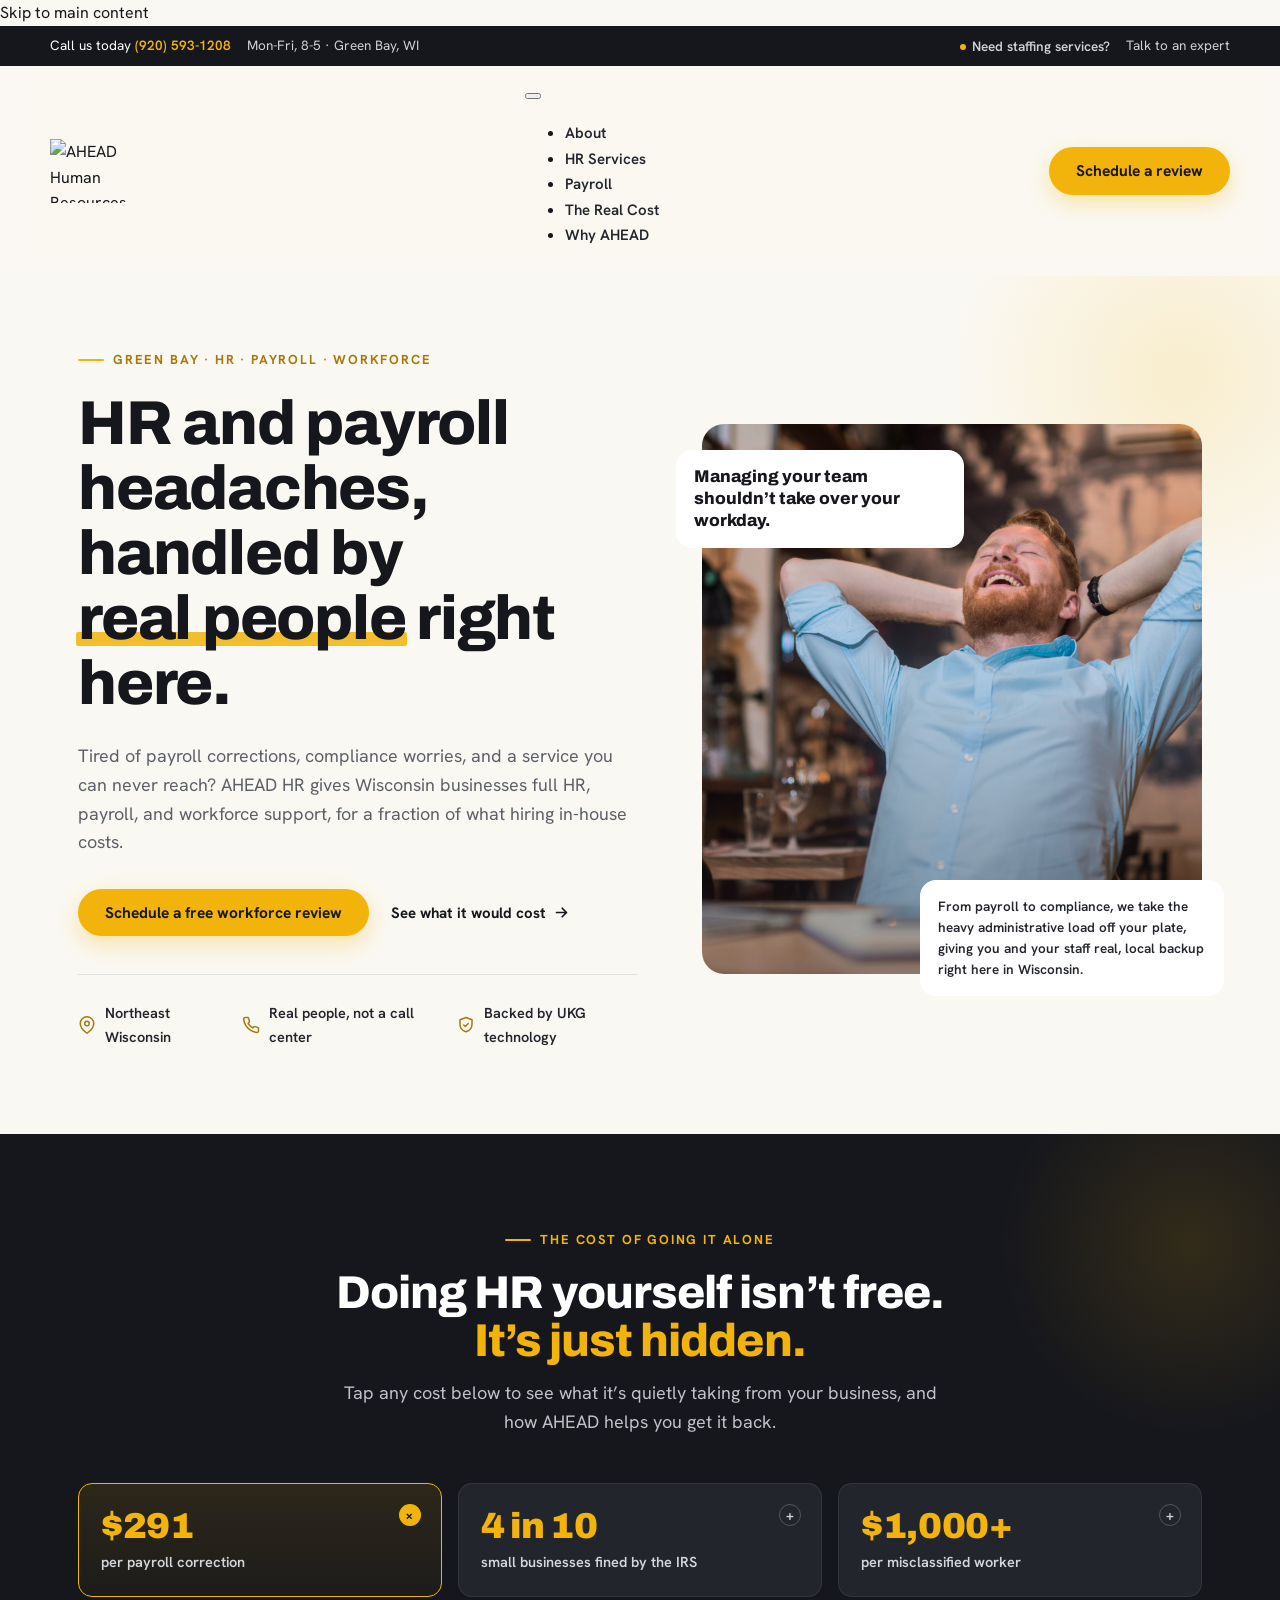
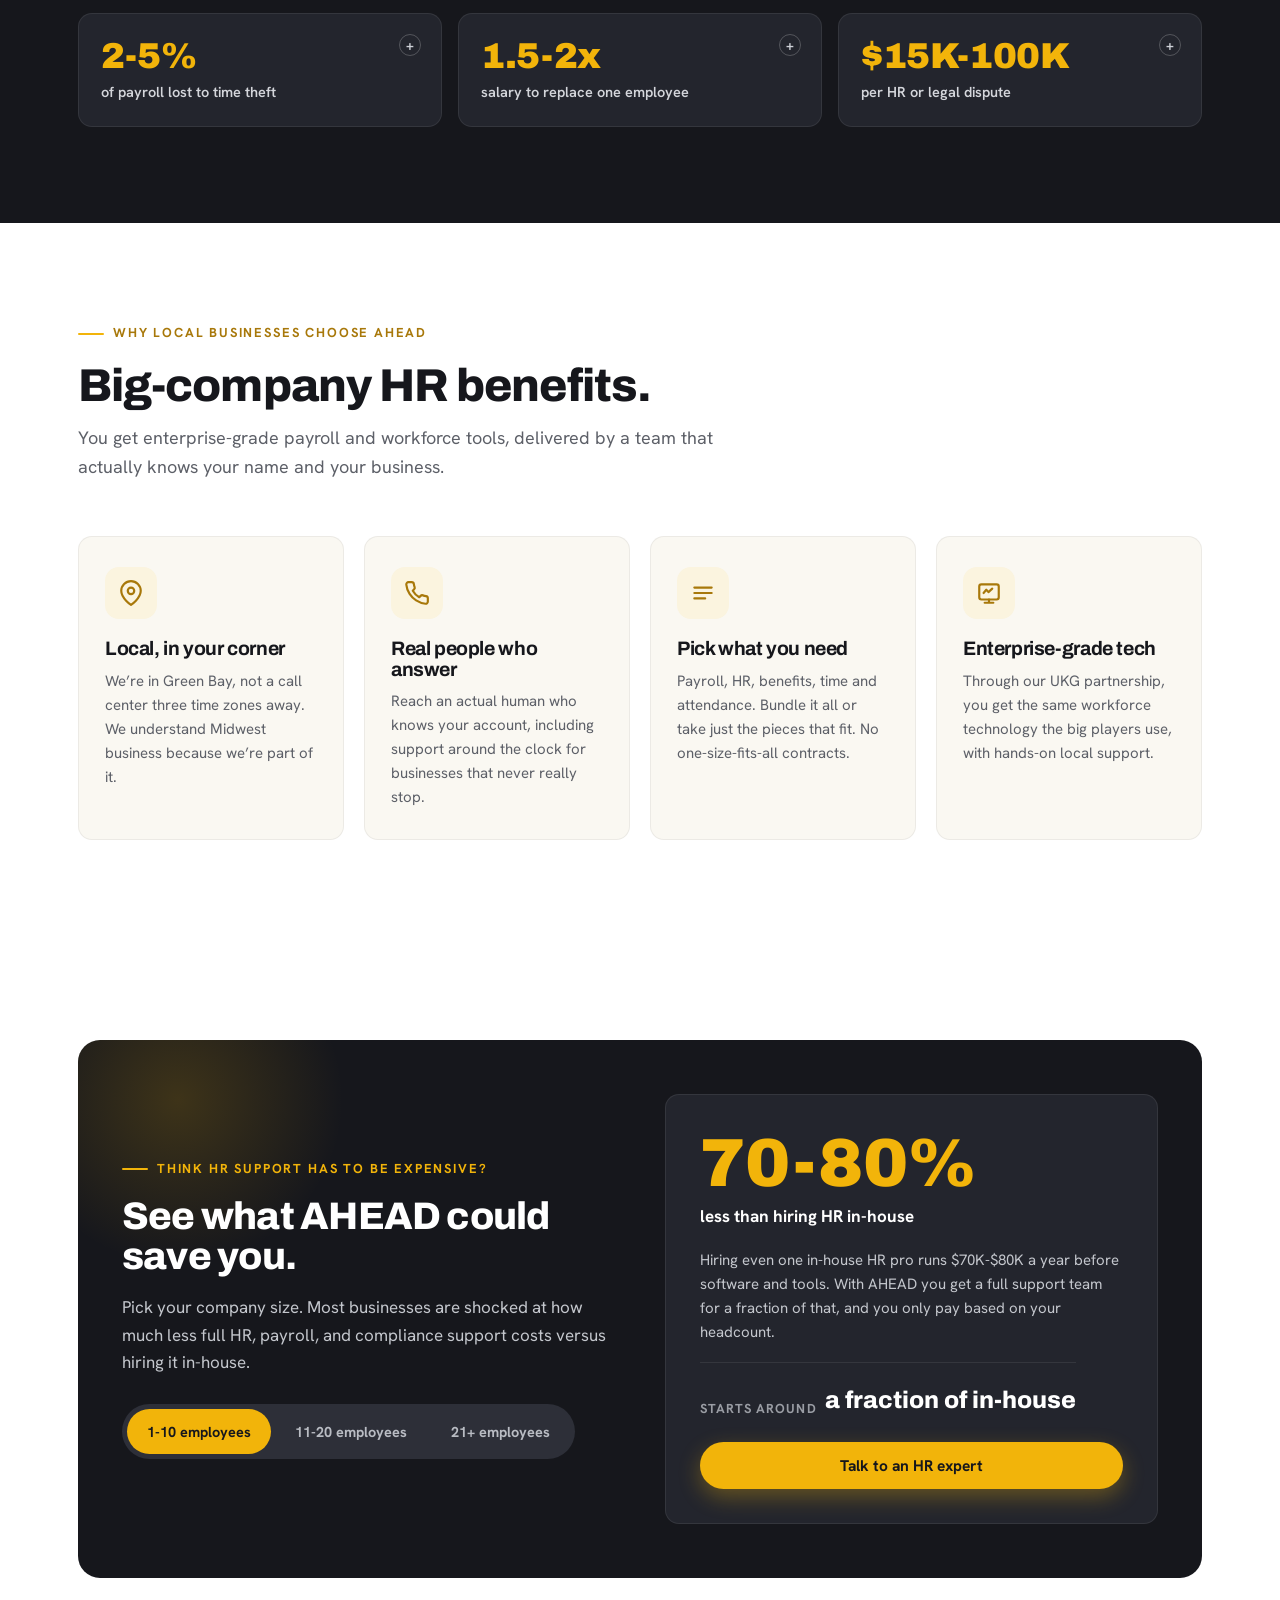
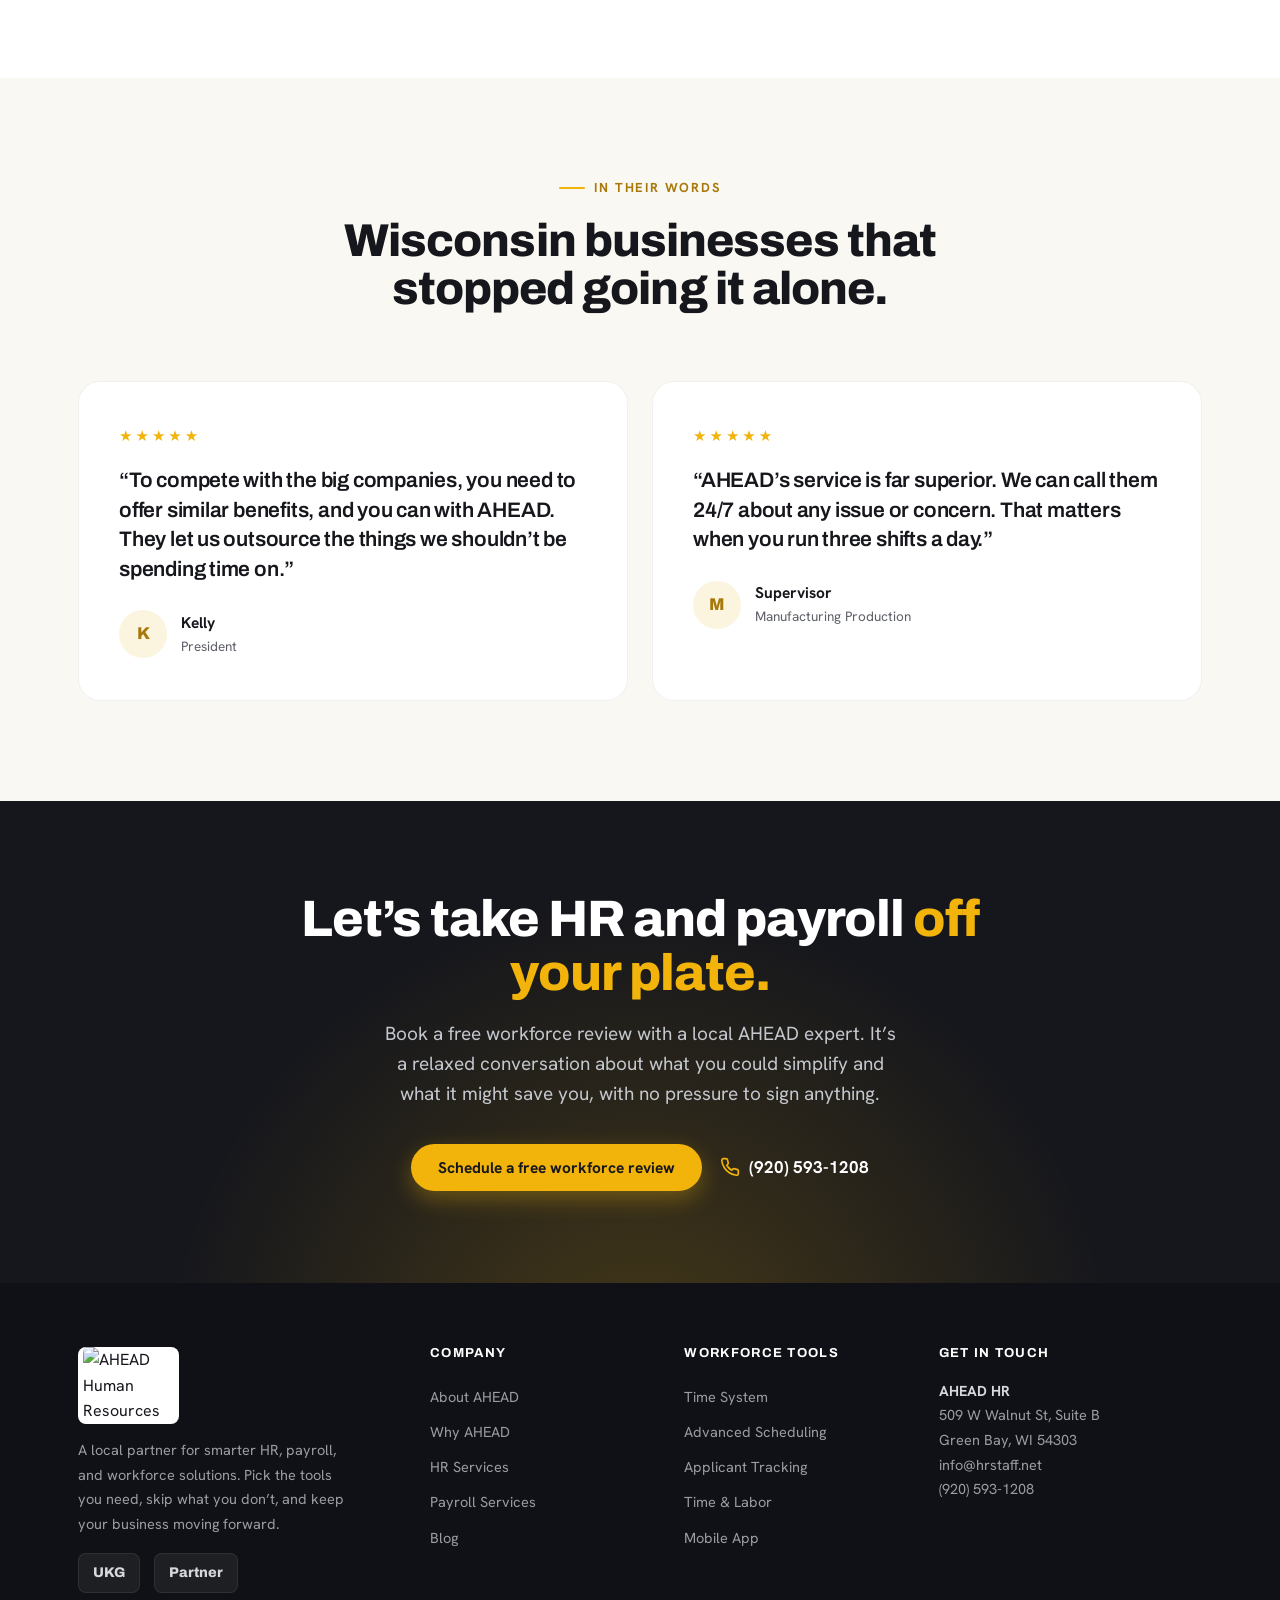
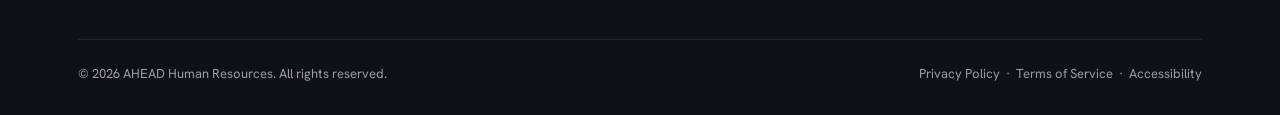
==== commit 814a74dc: "Hero: client's new photo + their overlay copy (round 1, 2026-07-28) Photo swapped from the handshake" ====
--- a/index.html
+++ b/index.html
@@ -16,13 +16,13 @@
 <meta property="og:description" content="Green Bay · HR · Payroll · Workforce HR and payroll headaches, handled by real people right here. Tired of payroll corrections, compliance worries, and a service you can never reach? AHEAD HR gives Wisconsin businesses full HR, payroll, and workforce support, for a fraction of what hiring in-house costs. Schedule a free workforce review [&hellip;]" />
 <meta property="og:url" content="https://www.hrstaff.net/" />
 <meta property="og:site_name" content="ahead" />
-<meta property="og:updated_time" content="2026-07-20T16:29:10+00:00" />
+<meta property="og:updated_time" content="2026-07-29T02:50:14+00:00" />
 <meta name="twitter:card" content="summary_large_image" />
 <meta name="twitter:title" content="Home - ahead" />
 <meta name="twitter:description" content="Green Bay · HR · Payroll · Workforce HR and payroll headaches, handled by real people right here. Tired of payroll corrections, compliance worries, and a service you can never reach? AHEAD HR gives Wisconsin businesses full HR, payroll, and workforce support, for a fraction of what hiring in-house costs. Schedule a free workforce review [&hellip;]" />
 <meta name="twitter:label1" content="Time to read" />
 <meta name="twitter:data1" content="Less than a minute" />
-<script type="application/ld+json" class="rank-math-schema-pro">{"@context":"https://schema.org","@graph":[{"@type":"Place","@id":"https://www.hrstaff.net/#place","address":{"@type":"PostalAddress","streetAddress":"2046 N. Rio Grande Ave","addressLocality":"Orlando","addressRegion":"FL","postalCode":"32804","addressCountry":"US"}},{"@type":["ProfessionalService","Organization"],"@id":"https://www.hrstaff.net/#organization","name":"ahead","url":"https://www.hrstaff.net","address":{"@type":"PostalAddress","streetAddress":"2046 N. Rio Grande Ave","addressLocality":"Orlando","addressRegion":"FL","postalCode":"32804","addressCountry":"US"},"openingHours":["Monday,Tuesday,Wednesday,Thursday,Friday 08:00-18:00"],"location":{"@id":"https://www.hrstaff.net/#place"},"telephone":"407-349-3488"},{"@type":"WebSite","@id":"https://www.hrstaff.net/#website","url":"https://www.hrstaff.net","name":"ahead","publisher":{"@id":"https://www.hrstaff.net/#organization"},"inLanguage":"en-US","potentialAction":{"@type":"SearchAction","target":"https://www.hrstaff.net/?s={search_term_string}","query-input":"required name=search_term_string"}},{"@type":"WebPage","@id":"https://www.hrstaff.net/#webpage","url":"https://www.hrstaff.net/","name":"Home - ahead","datePublished":"2026-07-17T02:14:08+00:00","dateModified":"2026-07-20T16:29:10+00:00","about":{"@id":"https://www.hrstaff.net/#organization"},"isPartOf":{"@id":"https://www.hrstaff.net/#website"},"inLanguage":"en-US"}]}</script>
+<script type="application/ld+json" class="rank-math-schema-pro">{"@context":"https://schema.org","@graph":[{"@type":"Place","@id":"https://www.hrstaff.net/#place","address":{"@type":"PostalAddress","streetAddress":"2046 N. Rio Grande Ave","addressLocality":"Orlando","addressRegion":"FL","postalCode":"32804","addressCountry":"US"}},{"@type":["ProfessionalService","Organization"],"@id":"https://www.hrstaff.net/#organization","name":"ahead","url":"https://www.hrstaff.net","address":{"@type":"PostalAddress","streetAddress":"2046 N. Rio Grande Ave","addressLocality":"Orlando","addressRegion":"FL","postalCode":"32804","addressCountry":"US"},"openingHours":["Monday,Tuesday,Wednesday,Thursday,Friday 08:00-18:00"],"location":{"@id":"https://www.hrstaff.net/#place"},"telephone":"407-349-3488"},{"@type":"WebSite","@id":"https://www.hrstaff.net/#website","url":"https://www.hrstaff.net","name":"ahead","publisher":{"@id":"https://www.hrstaff.net/#organization"},"inLanguage":"en-US","potentialAction":{"@type":"SearchAction","target":"https://www.hrstaff.net/?s={search_term_string}","query-input":"required name=search_term_string"}},{"@type":"WebPage","@id":"https://www.hrstaff.net/#webpage","url":"https://www.hrstaff.net/","name":"Home - ahead","datePublished":"2026-07-17T02:14:08+00:00","dateModified":"2026-07-29T02:50:14+00:00","about":{"@id":"https://www.hrstaff.net/#organization"},"isPartOf":{"@id":"https://www.hrstaff.net/#website"},"inLanguage":"en-US"}]}</script>
 <!-- /Rank Math WordPress SEO plugin -->
 
 <style id="wp-img-auto-sizes-contain-inline-css">
@@ -31,134 +31,6 @@
 </style>
 
 
-<style type='text/css'  class='wpcb2-inline-style'>
-/* Kodiak — STATIC styles (always on; NOT motion). Sandbox verify now; becomes a WPCodeBox CSS
-   snippet for the deliverable. Holds decorative details + global overrides that Breakdance can't
-   express natively as a section background. */
-
-/* Content width (1240 max-width, 28px gutter) is now set NATIVELY in Breakdance -> Settings -> Containers
-   (container_width 1240, horizontal_padding 28; vertical 100 + gap 32 are BD defaults kept explicit).
-   Set via tools/bd-generator/write-global-layout.php — no CSS override needed. */
-
-/* Hero HUD (telemetry): position is STATIC presentation (not motion). Escape the boxed .section-container
-   so right/bottom are measured from the section edge, and sit level with the CTA row. (The fade-in is motion.) */
-#ksc-hero { position: relative; }
-#ksc-hero > .section-container { position: static; }
-.ksc-hud { bottom: 72px !important; }
-
-/* Marquee: full-bleed band + colored dots are STATIC presentation (only the infinite scroll is motion).
-   Targeted structurally so they render with motion OFF too. Row = the inner .bde-div of #ksc-marquee. */
-#ksc-marquee { border-top: 1px solid rgba(120, 160, 220, .13); border-bottom: 1px solid rgba(120, 160, 220, .13); }
-#ksc-marquee > .section-container { max-width: none; padding-left: 0; padding-right: 0; }
-#ksc-marquee .section-container > .bde-div { width: 100%; overflow: hidden; }
-#ksc-marquee .section-container > .bde-div > .bde-div { justify-content: center; }
-#ksc-marquee .section-container > .bde-div > .bde-div > .bde-text { display: inline-flex; align-items: center; gap: 34px; }
-#ksc-marquee .section-container > .bde-div > .bde-div > .bde-text::after { content: ""; width: 7px; height: 7px; border-radius: 50%; background: #1F8BFF; flex: 0 0 auto; }
-#ksc-marquee .section-container > .bde-div > .bde-div > .bde-text:nth-child(3n)::after { background: #D8823A; }
-
-/* Stats band: subtle grid pattern overlay with a radial fade (mockup .stats::before). */
-#ksc-stats { position: relative; overflow: hidden; }
-#ksc-stats::before {
-  content: ""; position: absolute; inset: 0; pointer-events: none; z-index: 0;
-  background-image:
-    linear-gradient(rgba(255, 255, 255, .07) 1px, transparent 1px),
-    linear-gradient(90deg, rgba(255, 255, 255, .07) 1px, transparent 1px);
-  background-size: 54px 54px;
-  -webkit-mask-image: radial-gradient(circle at 80% 30%, #000, transparent 75%);
-  mask-image: radial-gradient(circle at 80% 30%, #000, transparent 75%);
-}
-#ksc-stats > .section-container { position: relative; z-index: 1; }
-
-/* Process: thin connecting line across the step circles (mockup .proc-line). The white circles sit on
-   top of it. z-index:0 keeps it behind the step content. (The sky "fill" that grows is motion, later.) */
-.ksc-proc-steps { position: relative; }
-.ksc-proc-steps::before { content: ""; position: absolute; top: 27px; left: 8%; right: 8%; height: 2px; background: #CFDCEF; z-index: 0; }
-.ksc-proc-steps > .bde-div { position: relative; z-index: 1; }
-/* mobile: steps stack vertically, so the horizontal connecting line + its scroll-fill are orphaned — hide
-   them (matches the mockup hiding .proc-line when the steps go 1-col). Uses BD's phone_landscape breakpoint. */
-@media (max-width: 767px) { .ksc-proc-steps::before, .ksc-proc-steps::after { display: none; } }
-
-/* Stat tiles: frosted glass — the mockup's translucent white + blur(4px) softens the grid behind them
-   (BD can't do backdrop-filter natively). */
-.ksc-stat-tile { -webkit-backdrop-filter: blur(4px); backdrop-filter: blur(4px); }
-
-/* Service cards: hover-lift + border + a radial glow that follows the cursor (mockup .svc). The lift +
-   border + glow-on-hover are pure CSS (work with JS off); the cursor-follow position (--mx/--my) is set
-   by the motion snippet — with JS off the glow just centers on hover, which still looks right. */
-.ksc-svc { position: relative; overflow: hidden; transition: transform .4s cubic-bezier(.16,1,.3,1), border-color .4s; }
-.ksc-svc::before { content: ""; position: absolute; inset: 0; z-index: 0; pointer-events: none; opacity: 0; transition: opacity .4s; background: radial-gradient(380px circle at var(--mx,50%) var(--my,0%), rgba(31,139,255,.12), transparent 60%); }
-.ksc-svc:hover::before { opacity: 1; }
-.ksc-svc:hover { transform: translateY(-6px); border-color: rgba(31,139,255,.45) !important; }
-.ksc-svc > * { position: relative; z-index: 1; }
-
-/* About figure: the radius/border/shadow + badge pill are NATIVE (see specs/kodiak.mjs). Only the
-   overflow-clip, portrait 4/5 crop, and the badge's absolute position + blur are non-native (here). */
-/* Figure box is sized by width + 4/5 aspect (the video/image are taken out of flow so they can't
-   collapse the box). BD renders <video> position:absolute inside a .bde-video wrapper. */
-.ksc-about-fig { position: relative; overflow: hidden; aspect-ratio: 4 / 5; width: 100%; }
-/* .bde-video wraps an .ee-video-container that BD sizes to the video's own ratio (a 1:1 box here) — force
-   both to fill the 4/5 figure so object-fit:cover crops the video to the frame (no letterbox). */
-.ksc-about-fig > .bde-video, .ksc-about-fig > .bde-image, .ksc-about-fig .ee-video-container { position: absolute !important; inset: 0; width: 100%; height: 100%; padding: 0; }
-.ksc-about-fig video, .ksc-about-fig img { width: 100%; height: 100%; object-fit: cover; display: block; }
-/* !important beats BD's `.breakdance .bde-div{position:relative}` (0,2,0) so the pill anchors to the figure */
-.ksc-about-badge { position: absolute !important; top: 16px; left: 16px; z-index: 2; -webkit-backdrop-filter: blur(6px); backdrop-filter: blur(6px); }
-
-/* Quote form: BD's default form theme is LIGHT (white inputs + near-black labels, invisible on our dark
-   card). Restyle to the mockup — dark inputs, hairline borders, steel labels, 2-col field rows. Scoped to
-   #ksc-quote. (The invest-popup form will get its own scoping when that native popup is built.) */
-/* BD lays the form out on a 12-col grid (each field defaults to span 12 = full row). Keep that grid and
-   just halve the four short fields so Name|Company and Email|Phone pair up; select/textarea/submit stay full. */
-#ksc-quote .breakdance-form { gap: 16px; }
-#ksc-quote .breakdance-form-field { margin: 0; }
-#ksc-quote .breakdance-form-field--text,
-#ksc-quote .breakdance-form-field--email { grid-column: span 6; }
-#ksc-quote .breakdance-form-field--select,
-#ksc-quote .breakdance-form-field--textarea,
-#ksc-quote .breakdance-form-footer { grid-column: span 12; }
-#ksc-quote .breakdance-form-field__label { display: block; font-size: .78rem; color: #8A9BB3; margin-bottom: 7px; font-weight: 500; text-transform: none; letter-spacing: 0; }
-#ksc-quote .breakdance-form-field__required { color: #5FB8FF; }
-#ksc-quote .breakdance-form-field__input {
-  width: 100%; background: #070B14; border: 1px solid rgba(120, 160, 220, .22); border-radius: 9px;
-  padding: 13px 14px; color: #EAF1FB; font-family: inherit; font-size: .95rem;
-  transition: border-color .25s, box-shadow .25s;
-}
-#ksc-quote .breakdance-form-field__input:focus { outline: none; border-color: #1F8BFF; box-shadow: 0 0 0 3px rgba(31, 139, 255, .15); }
-#ksc-quote textarea.breakdance-form-field__input { resize: vertical; min-height: 88px; }
-#ksc-quote .breakdance-form-button__submit { width: 100%; justify-content: center; margin-top: 8px; }
-#ksc-quote .ksc-quote-fine { text-align: center; }
-/* mobile: the BD form is a CSS grid (not native flex), so the 2-up field pairs need a media query to
-   go full-width. Matches BD's phone_landscape breakpoint (<=767) used for the section stacking. */
-@media (max-width: 767px) {
-  #ksc-quote .breakdance-form-field--text,
-  #ksc-quote .breakdance-form-field--email { grid-column: span 12; }
-}
-
-/* header CTA "Get a quote": the narrow header squeezes it to ~120px and it wraps to 2 lines. Keep it on
-   one line (nowrap so it sizes to its text) and tighten the padding on the smallest widths so it stays
-   compact. Scoped to the header button so the shared Primary preset (hero CTA) is untouched. */
-@media (max-width: 767px) { header .bde-button__button { white-space: nowrap; } }
-@media (max-width: 479px) {
-  header .bde-button__button { padding-left: 14px; padding-right: 14px; }
-  .ksc-brand-sub { display: none; } /* hide "Aerial Exterior Cleaning" on phones (declutter the lockup) */
-}
-
-/* Invest popup (native breakdance_popup, opened by the header "Invest" menu link's popup action). The
-   Popup element's container bg/width design + form theme don't apply reliably from the generated tree, so
-   style the panel + form here, scoped to the popup wrapper's html id #ksc-invest-popup (popup_html_id). */
-#ksc-invest-popup .breakdance-popup-content { position: relative; background: #0A101E !important; max-width: 480px !important; border-radius: 16px; border: 1px solid rgba(120, 160, 220, .22); box-shadow: 0 30px 80px -30px #000000b3; }
-/* close button is moved into the panel (motion snippet) — anchor it to the panel's top-right corner */
-#ksc-invest-popup .breakdance-popup-close-button { background: transparent !important; top: 14px !important; right: 14px !important; left: auto !important; }
-#ksc-invest-popup .breakdance-popup-close-icon svg { fill: #8A9BB3; }
-#ksc-invest-popup .breakdance-popup-close-icon svg:hover { fill: #EAF1FB; }
-#ksc-invest-popup .breakdance-form { gap: 14px; }
-#ksc-invest-popup .breakdance-form-field { margin: 0; }
-#ksc-invest-popup .breakdance-form-field__label { display: block; font-size: .78rem; color: #8A9BB3; margin-bottom: 7px; font-weight: 500; text-transform: none; letter-spacing: 0; }
-#ksc-invest-popup .breakdance-form-field__required { color: #5FB8FF; }
-#ksc-invest-popup .breakdance-form-field__input { width: 100%; background: #070B14; border: 1px solid rgba(120, 160, 220, .22); border-radius: 9px; padding: 13px 14px; color: #EAF1FB; font-family: inherit; font-size: .95rem; transition: border-color .25s, box-shadow .25s; }
-#ksc-invest-popup .breakdance-form-field__input:focus { outline: none; border-color: #1F8BFF; box-shadow: 0 0 0 3px rgba(31, 139, 255, .15); }
-#ksc-invest-popup .breakdance-form-button__submit { width: 100%; justify-content: center; margin-top: 6px; }
-
-</style><style id="le-header-stacking">.bde-header-builder-236-100{position:relative;z-index:100 !important;}</style>
 <!-- [HEADER ASSETS] -->
 <link rel="stylesheet" href="assets/c822a0_custom_font_hankengrotesk.css" />
 <link rel="stylesheet" href="assets/1c2879_custom_font_archivo.css" />
@@ -599,9 +471,7 @@
 
 
 <div class="bde-rich-text-235-126 bde-rich-text breakdance-rich-text-styles">
-<p>up to <b style="color:var(--gold-deep)">80%</b></p>
-</div><div class="bde-text-235-127 bde-text">
-less than hiring HR in-house
+<p>Managing your team shouldn’t take over your workday.</p>
 </div>
 </div><div class="bde-div-235-128 bde-div ah-float ah-float-quote">
   
@@ -610,12 +480,8 @@
 
 
 
-<div class="bde-text-235-129 bde-text">
-★★★★★
-</div><div class="bde-text-235-130 bde-text">
-“We can call them any time, day or night, about any issue.”
-</div><div class="bde-text-235-131 bde-text">
-Manufacturing client, 3 shifts a day
+<div class="bde-text-235-130 bde-text">
+From payroll to compliance, we take the heavy administrative load off your plate, giving you and your staff real, local backup right here in Wisconsin.
 </div>
 </div>
 </div>
@@ -1700,7 +1566,7 @@
 </section>        <script type="speculationrules">
 {"prefetch":[{"source":"document","where":{"and":[{"href_matches":"/*"},{"not":{"href_matches":["/wp-*.php","/wp-admin/*","/wp-content/uploads/*","/wp-content/*","/wp-content/plugins/*","/wp-content/plugins/breakdance/plugin/themeless/themes/breakdance-zero/*","/*\\?(.+)"]}},{"not":{"selector_matches":"a[rel~=\"nofollow\"]"}},{"not":{"selector_matches":".no-prefetch, .no-prefetch a"}}]},"eagerness":"conservative"}]}
 </script>
-<script></script><style id="global-styles-inline-css">
+<style id="global-styles-inline-css">
 :root{--wp--preset--aspect-ratio--square: 1;--wp--preset--aspect-ratio--4-3: 4/3;--wp--preset--aspect-ratio--3-4: 3/4;--wp--preset--aspect-ratio--3-2: 3/2;--wp--preset--aspect-ratio--2-3: 2/3;--wp--preset--aspect-ratio--16-9: 16/9;--wp--preset--aspect-ratio--9-16: 9/16;--wp--preset--color--black: #000000;--wp--preset--color--cyan-bluish-gray: #abb8c3;--wp--preset--color--white: #ffffff;--wp--preset--color--pale-pink: #f78da7;--wp--preset--color--vivid-red: #cf2e2e;--wp--preset--color--luminous-vivid-orange: #ff6900;--wp--preset--color--luminous-vivid-amber: #fcb900;--wp--preset--color--light-green-cyan: #7bdcb5;--wp--preset--color--vivid-green-cyan: #00d084;--wp--preset--color--pale-cyan-blue: #8ed1fc;--wp--preset--color--vivid-cyan-blue: #0693e3;--wp--preset--color--vivid-purple: #9b51e0;--wp--preset--gradient--vivid-cyan-blue-to-vivid-purple: linear-gradient(135deg,rgb(6,147,227) 0%,rgb(155,81,224) 100%);--wp--preset--gradient--light-green-cyan-to-vivid-green-cyan: linear-gradient(135deg,rgb(122,220,180) 0%,rgb(0,208,130) 100%);--wp--preset--gradient--luminous-vivid-amber-to-luminous-vivid-orange: linear-gradient(135deg,rgb(252,185,0) 0%,rgb(255,105,0) 100%);--wp--preset--gradient--luminous-vivid-orange-to-vivid-red: linear-gradient(135deg,rgb(255,105,0) 0%,rgb(207,46,46) 100%);--wp--preset--gradient--very-light-gray-to-cyan-bluish-gray: linear-gradient(135deg,rgb(238,238,238) 0%,rgb(169,184,195) 100%);--wp--preset--gradient--cool-to-warm-spectrum: linear-gradient(135deg,rgb(74,234,220) 0%,rgb(151,120,209) 20%,rgb(207,42,186) 40%,rgb(238,44,130) 60%,rgb(251,105,98) 80%,rgb(254,248,76) 100%);--wp--preset--gradient--blush-light-purple: linear-gradient(135deg,rgb(255,206,236) 0%,rgb(152,150,240) 100%);--wp--preset--gradient--blush-bordeaux: linear-gradient(135deg,rgb(254,205,165) 0%,rgb(254,45,45) 50%,rgb(107,0,62) 100%);--wp--preset--gradient--luminous-dusk: linear-gradient(135deg,rgb(255,203,112) 0%,rgb(199,81,192) 50%,rgb(65,88,208) 100%);--wp--preset--gradient--pale-ocean: linear-gradient(135deg,rgb(255,245,203) 0%,rgb(182,227,212) 50%,rgb(51,167,181) 100%);--wp--preset--gradient--electric-grass: linear-gradient(135deg,rgb(202,248,128) 0%,rgb(113,206,126) 100%);--wp--preset--gradient--midnight: linear-gradient(135deg,rgb(2,3,129) 0%,rgb(40,116,252) 100%);--wp--preset--font-size--small: 13px;--wp--preset--font-size--medium: 20px;--wp--preset--font-size--large: 36px;--wp--preset--font-size--x-large: 42px;--wp--preset--spacing--20: 0.44rem;--wp--preset--spacing--30: 0.67rem;--wp--preset--spacing--40: 1rem;--wp--preset--spacing--50: 1.5rem;--wp--preset--spacing--60: 2.25rem;--wp--preset--spacing--70: 3.38rem;--wp--preset--spacing--80: 5.06rem;--wp--preset--shadow--natural: 6px 6px 9px rgba(0, 0, 0, 0.2);--wp--preset--shadow--deep: 12px 12px 50px rgba(0, 0, 0, 0.4);--wp--preset--shadow--sharp: 6px 6px 0px rgba(0, 0, 0, 0.2);--wp--preset--shadow--outlined: 6px 6px 0px -3px rgb(255, 255, 255), 6px 6px rgb(0, 0, 0);--wp--preset--shadow--crisp: 6px 6px 0px rgb(0, 0, 0);}:where(body) { margin: 0; }:where(.is-layout-flex){gap: 0.5em;}:where(.is-layout-grid){gap: 0.5em;}body .is-layout-flex{display: flex;}.is-layout-flex{flex-wrap: wrap;align-items: center;}.is-layout-flex > :is(*, div){margin: 0;}body .is-layout-grid{display: grid;}.is-layout-grid > :is(*, div){margin: 0;}body{padding-top: 0px;padding-right: 0px;padding-bottom: 0px;padding-left: 0px;}:root :where(.wp-element-button, .wp-block-button__link){background-color: #32373c;border-width: 0;color: #fff;font-family: inherit;font-size: inherit;font-style: inherit;font-weight: inherit;letter-spacing: inherit;line-height: inherit;padding-top: calc(0.667em + 2px);padding-right: calc(1.333em + 2px);padding-bottom: calc(0.667em + 2px);padding-left: calc(1.333em + 2px);text-decoration: none;text-transform: inherit;}.has-black-color{color: var(--wp--preset--color--black) !important;}.has-cyan-bluish-gray-color{color: var(--wp--preset--color--cyan-bluish-gray) !important;}.has-white-color{color: var(--wp--preset--color--white) !important;}.has-pale-pink-color{color: var(--wp--preset--color--pale-pink) !important;}.has-vivid-red-color{color: var(--wp--preset--color--vivid-red) !important;}.has-luminous-vivid-orange-color{color: var(--wp--preset--color--luminous-vivid-orange) !important;}.has-luminous-vivid-amber-color{color: var(--wp--preset--color--luminous-vivid-amber) !important;}.has-light-green-cyan-color{color: var(--wp--preset--color--light-green-cyan) !important;}.has-vivid-green-cyan-color{color: var(--wp--preset--color--vivid-green-cyan) !important;}.has-pale-cyan-blue-color{color: var(--wp--preset--color--pale-cyan-blue) !important;}.has-vivid-cyan-blue-color{color: var(--wp--preset--color--vivid-cyan-blue) !important;}.has-vivid-purple-color{color: var(--wp--preset--color--vivid-purple) !important;}.has-black-background-color{background-color: var(--wp--preset--color--black) !important;}.has-cyan-bluish-gray-background-color{background-color: var(--wp--preset--color--cyan-bluish-gray) !important;}.has-white-background-color{background-color: var(--wp--preset--color--white) !important;}.has-pale-pink-background-color{background-color: var(--wp--preset--color--pale-pink) !important;}.has-vivid-red-background-color{background-color: var(--wp--preset--color--vivid-red) !important;}.has-luminous-vivid-orange-background-color{background-color: var(--wp--preset--color--luminous-vivid-orange) !important;}.has-luminous-vivid-amber-background-color{background-color: var(--wp--preset--color--luminous-vivid-amber) !important;}.has-light-green-cyan-background-color{background-color: var(--wp--preset--color--light-green-cyan) !important;}.has-vivid-green-cyan-background-color{background-color: var(--wp--preset--color--vivid-green-cyan) !important;}.has-pale-cyan-blue-background-color{background-color: var(--wp--preset--color--pale-cyan-blue) !important;}.has-vivid-cyan-blue-background-color{background-color: var(--wp--preset--color--vivid-cyan-blue) !important;}.has-vivid-purple-background-color{background-color: var(--wp--preset--color--vivid-purple) !important;}.has-black-border-color{border-color: var(--wp--preset--color--black) !important;}.has-cyan-bluish-gray-border-color{border-color: var(--wp--preset--color--cyan-bluish-gray) !important;}.has-white-border-color{border-color: var(--wp--preset--color--white) !important;}.has-pale-pink-border-color{border-color: var(--wp--preset--color--pale-pink) !important;}.has-vivid-red-border-color{border-color: var(--wp--preset--color--vivid-red) !important;}.has-luminous-vivid-orange-border-color{border-color: var(--wp--preset--color--luminous-vivid-orange) !important;}.has-luminous-vivid-amber-border-color{border-color: var(--wp--preset--color--luminous-vivid-amber) !important;}.has-light-green-cyan-border-color{border-color: var(--wp--preset--color--light-green-cyan) !important;}.has-vivid-green-cyan-border-color{border-color: var(--wp--preset--color--vivid-green-cyan) !important;}.has-pale-cyan-blue-border-color{border-color: var(--wp--preset--color--pale-cyan-blue) !important;}.has-vivid-cyan-blue-border-color{border-color: var(--wp--preset--color--vivid-cyan-blue) !important;}.has-vivid-purple-border-color{border-color: var(--wp--preset--color--vivid-purple) !important;}.has-vivid-cyan-blue-to-vivid-purple-gradient-background{background: var(--wp--preset--gradient--vivid-cyan-blue-to-vivid-purple) !important;}.has-light-green-cyan-to-vivid-green-cyan-gradient-background{background: var(--wp--preset--gradient--light-green-cyan-to-vivid-green-cyan) !important;}.has-luminous-vivid-amber-to-luminous-vivid-orange-gradient-background{background: var(--wp--preset--gradient--luminous-vivid-amber-to-luminous-vivid-orange) !important;}.has-luminous-vivid-orange-to-vivid-red-gradient-background{background: var(--wp--preset--gradient--luminous-vivid-orange-to-vivid-red) !important;}.has-very-light-gray-to-cyan-bluish-gray-gradient-background{background: var(--wp--preset--gradient--very-light-gray-to-cyan-bluish-gray) !important;}.has-cool-to-warm-spectrum-gradient-background{background: var(--wp--preset--gradient--cool-to-warm-spectrum) !important;}.has-blush-light-purple-gradient-background{background: var(--wp--preset--gradient--blush-light-purple) !important;}.has-blush-bordeaux-gradient-background{background: var(--wp--preset--gradient--blush-bordeaux) !important;}.has-luminous-dusk-gradient-background{background: var(--wp--preset--gradient--luminous-dusk) !important;}.has-pale-ocean-gradient-background{background: var(--wp--preset--gradient--pale-ocean) !important;}.has-electric-grass-gradient-background{background: var(--wp--preset--gradient--electric-grass) !important;}.has-midnight-gradient-background{background: var(--wp--preset--gradient--midnight) !important;}.has-small-font-size{font-size: var(--wp--preset--font-size--small) !important;}.has-medium-font-size{font-size: var(--wp--preset--font-size--medium) !important;}.has-large-font-size{font-size: var(--wp--preset--font-size--large) !important;}.has-x-large-font-size{font-size: var(--wp--preset--font-size--x-large) !important;}
 /*# sourceURL=global-styles-inline-css */
 </style>
--- a/assets/583a69_global-settings.css
+++ b/assets/583a69_global-settings.css
@@ -1 +1 @@
-:root{--white:#fff;--grey-50:#f9fafb;--grey-100:#f3f4f6;--grey-200:#e5e7eb;--grey-300:#d1d5db;--grey-400:#9ca3af;--grey-450:#787e8b;--grey-500:#6b7280;--grey-600:#4b5563;--grey-700:#374151;--grey-800:#1f2937;--grey-900:#111827;--blue-500:#3b82f6;--blue-600:#2563eb;--pink-600:#db2777;--emerald-100:#d1fae5;--emerald-700:#047857;--sky-100:#e0f2fe;--sky-500:#0ea5e9;--red-50:#fef2f2;--red-500:#ef4444;--red-700:#b91c1c;--indigo-50:#eef2ff;--indigo-600:#4f46e5;--indigo-700:#4338ca;--yellow-500:#fbbf24;--bde-brand-primary-color:var(--gold);--bde-brand-primary-color-hover:var(--gold);--bde-body-font-family:"Hanken Grotesk",system-ui,sans-serif;--bde-heading-font-family:Archivo,sans-serif;--bde-base-font-size:16px;--bde-body-font-size:16px;--bde-font-size-ratio:1.250;--bde-h6-font-size:var(--bde-base-font-size);--bde-h5-font-size:calc(var(--bde-h6-font-size) * var(--bde-font-size-ratio));--bde-h4-font-size:13px;--bde-h3-font-size:19.5px;--bde-h2-font-size:clamp(30px,3.6vw,46px);--bde-h1-font-size:clamp(38px,5vw,62px);--bde-body-text-color:var(--ink);--bde-headings-color:var(--ink);--bde-background-color:var(--paper);--paper:#FAF8F2;--white:#FFF;--ink:#16171C;--ink-soft:#23252D;--ink-2:#2D2F38;--footer:#101116;--black:#000;--gold:#F2B40A;--gold-soft:#FCEFC9;--gold-tint:#FBF4DF;--gold-deep:#A8780A;--muted:#5D6068;--muted-2:#83868E;--utility-text:#CFD1D6;--lede-dark:#BFC2C9;--tile-label:#D4D6DB;--plus-icon:#CFD2D8;--story:#C9CCD2;--toggle-label:#B9BCC3;--blurb:#C4C7CD;--footer-text:#9A9DA4;--note:#8A8D94;--chip-text:#D6D8DC;--line:#16171C1A;--line-2:#16171C0F;--line-dark:#FFFFFF14;--line-dark-2:#FFFFFF38;--surface-dark:#FFFFFF0F;--glass-86:#FAF8F2DB;--glass-94:#FAF8F2F0;--gold-03:#F2B40A08;--gold-10:#F2B40A1A;--gold-13:#F2B40A21;--gold-16:#F2B40A29;--gold-18:#F2B40A2E;--gold-22:#F2B40A38;--gold-32:#F2B40A52;--gold-42:#F2B40A6B;--gold-55:#F2B40A8C;--ink-00:#16171C00;--ink-05:#16171C0D;--ink-06:#16171C0F;--ink-10:#16171C1A;--ink-16:#16171C29;--ink-34:#16171C57;--ink-60:#16171C99;--bde-transition-duration:300ms;--bde-column-gap:32px;--bde-section-width:1120px;--bde-section-vertical-padding:100px;--bde-section-horizontal-padding:20px;--bde-button-primary-border-color:transparent;--bde-button-primary-border-color-hover:transparent;--bde-button-primary-text-color:#fff;--bde-button-primary-text-color-hover:#fff;--bde-button-secondary-text-color-hover:#fff;--bde-button-secondary-background-color:transparent;--bde-button-custom-border-color:var(--grey-900);--bde-button-custom-border-color-hover:var(--grey-700);--bde-button-custom-text-color:var(--white);--bde-button-custom-text-color-hover:var(--white);--bde-button-custom-background-color:var(--grey-900);--bde-button-custom-background-color-hover:var(--grey-700);--bde-button-font-weight:500;--bde-button-border-radius:3px;--bde-button-border-width:1px;--bde-button-padding-base:14px 24px;--bde-button-padding-sm:8px 16px;--bde-button-padding-lg:28px 54px;--bde-button-line-height:1;--bde-form-gap:16px;--bde-form-after-label:8px;--bde-form-after-sublabel:8px;--bde-form-input-border-radius:3px;--bde-form-input-background-color:var(--white);--bde-form-input-padding-top:12px;--bde-form-input-padding-right:16px;--bde-form-input-padding-bottom:12px;--bde-form-input-padding-left:16px;--bde-form-input-placeholder-color:var(--grey-450);--bde-form-input-border-width:1px;--bde-form-input-border-color:var(--grey-300);--bde-form-label-font-weight:500;--bde-form-label-required-color:var(--red-700);--bde-form-label-required-nudge-x:0;--bde-form-label-required-nudge-y:0;--bde-form-label-required-size:inherit;--bde-form-text-color:var(--grey-700);--bde-form-input-focused-background-color:var(--white);--bde-form-input-input-shadow:none;--bde-form-checkbox-size:1em;--bde-woo-products-list-gap:var(--bde-woo-base-large-gaps);--bde-woo-base-paragraph-line-height:1.4;--bde-woo-base-heading-line-height:1.2;--bde-woo-base-border-color:var(--grey-300);--bde-woo-base-text-on-primary-color:var(--white);--bde-woo-base-space:8px;--bde-woo-base-ratio:1.618;--bde-woo-typography-font-weight-normal:400;--bde-woo-typography-font-weight-medium:500;--bde-woo-typography-font-weight-heavy:600;--bde-woo-buttons-and-links-line-height:1;--bde-woo-buttons-and-links__disabled-button-color:var(--grey-300);--bde-woo-buttons-and-links__disabled-button-text-color:var(--white);--bde-woo-buttons-and-links__nav-link-background-active:var(--grey-50);--bde-woo-buttons-and-links__nav-border-radius:4px;--bde-woo-forms__inputs-select2-selected-item:var(--grey-300);--bde-woo-forms__wrappers-small:360px;--error-svg-icon:url("data:image/svg+xml,%3Csvg xmlns='http://www.w3.org/2000/svg' viewBox='0 0 512 512'%3E%3Cpath d='M256 512a256 256 0 1 0 0-512 256 256 0 1 0 0 512zm0-384c13.3 0 24 10.7 24 24v112c0 13.3-10.7 24-24 24s-24-10.7-24-24V152c0-13.3 10.7-24 24-24zm-32 224a32 32 0 1 1 64 0 32 32 0 1 1-64 0z'/%3E%3C/svg%3E");--success-svg-icon:url('data:image/svg+xml;utf8,<svg xmlns="http://www.w3.org/2000/svg" width="24" height="24" viewBox="0 0 24 24"><path d="M12 0c-6.627 0-12 5.373-12 12s5.373 12 12 12 12-5.373 12-12-5.373-12-12-12zm-1 17l-5-5.299 1.399-1.43 3.574 3.736 6.572-7.007 1.455 1.403-8 8.597z"/></svg>');--info-svg-icon:url('data:image/svg+xml;utf8,<svg xmlns="http://www.w3.org/2000/svg" width="24" height="24" viewBox="0 0 24 24"><path d="M12 0c-6.627 0-12 5.373-12 12s5.373 12 12 12 12-5.373 12-12-5.373-12-12-12zm1 18h-2v-6h-2v-2h4v8zm-1-9.75c-.69 0-1.25-.56-1.25-1.25s.56-1.25 1.25-1.25 1.25.56 1.25 1.25-.56 1.25-1.25 1.25z"/></svg>');--chevron-svg-icon:url('data:image/svg+xml;utf8,<svg xmlns="http://www.w3.org/2000/svg" width="24" height="24" viewBox="0 0 24 24"><path d="M0 7.33l2.829-2.83 9.175 9.339 9.167-9.339 2.829 2.83-11.996 12.17z"/></svg>');--checkbox-svg-icon:url('data:image/svg+xml;utf8,<svg xmlns="http://www.w3.org/2000/svg" width="24" height="24" viewBox="0 0 24 24"><path d="M9 21.035l-9-8.638 2.791-2.87 6.156 5.874 12.21-12.436 2.843 2.817z"/></svg>');--radiobutton-svg-icon:url('data:image/svg+xml;utf8,<svg xmlns="http://www.w3.org/2000/svg" width="24" height="24" viewBox="0 0 24 24"><circle cx="12" cy="12" r="12"/></svg>');--show-password-svg-icon:url('data:image/svg+xml;utf8,<svg xmlns="http://www.w3.org/2000/svg" width="24" height="24" viewBox="0 0 24 24"><path d="M12.015 7c4.751 0 8.063 3.012 9.504 4.636-1.401 1.837-4.713 5.364-9.504 5.364-4.42 0-7.93-3.536-9.478-5.407 1.493-1.647 4.817-4.593 9.478-4.593zm0-2c-7.569 0-12.015 6.551-12.015 6.551s4.835 7.449 12.015 7.449c7.733 0 11.985-7.449 11.985-7.449s-4.291-6.551-11.985-6.551zm-.015 5c1.103 0 2 .897 2 2s-.897 2-2 2-2-.897-2-2 .897-2 2-2zm0-2c-2.209 0-4 1.792-4 4 0 2.209 1.791 4 4 4s4-1.791 4-4c0-2.208-1.791-4-4-4z"/></svg>');--hide-password-svg-icon:url('data:image/svg+xml;utf8,<svg xmlns="http://www.w3.org/2000/svg" width="24" height="24" viewBox="0 0 24 24"><path d="M19.604 2.562l-3.346 3.137c-1.27-.428-2.686-.699-4.243-.699-7.569 0-12.015 6.551-12.015 6.551s1.928 2.951 5.146 5.138l-2.911 2.909 1.414 1.414 17.37-17.035-1.415-1.415zm-6.016 5.779c-3.288-1.453-6.681 1.908-5.265 5.206l-1.726 1.707c-1.814-1.16-3.225-2.65-4.06-3.66 1.493-1.648 4.817-4.594 9.478-4.594.927 0 1.796.119 2.61.315l-1.037 1.026zm-2.883 7.431l5.09-4.993c1.017 3.111-2.003 6.067-5.09 4.993zm13.295-4.221s-4.252 7.449-11.985 7.449c-1.379 0-2.662-.291-3.851-.737l1.614-1.583c.715.193 1.458.32 2.237.32 4.791 0 8.104-3.527 9.504-5.364-.729-.822-1.956-1.99-3.587-2.952l1.489-1.46c2.982 1.9 4.579 4.327 4.579 4.327z"/></svg>');--x-mark-svg-icon:url(data:image/svg+xml,%3Csvg%20xmlns%3D%22http%3A%2F%2Fwww.w3.org%2F2000%2Fsvg%22%20viewBox%3D%220%200%20384%20512%22%3E%3Cpath%20d%3D%22M342.6%20150.6c12.5-12.5%2012.5-32.8%200-45.3s-32.8-12.5-45.3%200L192%20210.7%2086.6%20105.4c-12.5-12.5-32.8-12.5-45.3%200s-12.5%2032.8%200%2045.3L146.7%20256%2041.4%20361.4c-12.5%2012.5-12.5%2032.8%200%2045.3s32.8%2012.5%2045.3%200L192%20301.3l105.4%20105.3c12.5%2012.5%2032.8%2012.5%2045.3%200s12.5-32.8%200-45.3L237.3%20256l105.3-105.4z%22%2F%3E%3C%2Fsvg%3E);--error-svg-icon-color:var(--red-500);--success-svg-icon-color:var(--emerald-700);--info-svg-icon-color:var(--sky-500);--chevron-svg-icon-color:var(--grey-900);--checkbox-svg-icon-color:var(--grey-900);--radiobutton-svg-icon-color:var(--grey-900);--show-password-svg-icon-color:var(--grey-900);--hide-password-svg-icon-color:var(--grey-900);--bde-woo-notices__icon-size:16px;--bde-woo-notices__padding:24px;--bde-woo-notices__border-radius:4px;--bde-woo-notices__error-background:var(--red-50);--bde-woo-notices__error-text:var(--red-500);--bde-woo-notices__error-link-text:var(--red-500);--bde-woo-notices__error-link-text-hover:var(--red-500);--bde-woo-notices__info-background:var(--sky-100);--bde-woo-notices__info-text:var(--sky-500);--bde-woo-notices__info-link-text:var(--sky-500);--bde-woo-notices__info-link-text-hover:var(--sky-500);--bde-woo-notices__success-background:var(--emerald-100);--bde-woo-notices__success-text:var(--emerald-700);--bde-woo-notices__success-link-text:var(--emerald-700);--bde-woo-notices__success-link-text-hover:var(--emerald-700);--bde-woo-sale-badge__border-radius:2px;--bde-woo-sale-badge__padding:4px 8px;--bde-woo-ratings__star-color:var(--yellow-500);--bde-woo-ratings__star-size:18px;--bde-woo-ratings__filled-star-svg:url('data:image/svg+xml;utf8,<svg width="24px" height="24px" viewBox="0 0 24 24" version="1.1" xmlns="http://www.w3.org/2000/svg" xmlns:xlink="http://www.w3.org/1999/xlink"><polygon id="Path" points="12 0.587 15.668 8.155 24 9.306 17.936 15.134 19.416 23.413 12 19.446 4.583 23.413 6.064 15.134 0 9.306 8.332 8.155"></polygon></svg>');--bde-woo-ratings__empty-star-svg:url('data:image/svg+xml;utf8,<svg width="24px" height="24px" viewBox="0 0 24 24" version="1.1" xmlns="http://www.w3.org/2000/svg" xmlns:xlink="http://www.w3.org/1999/xlink"><path d="M12,5.173 L14.335,9.99 L19.64,10.722 L15.779,14.432 L16.721,19.702 L12,17.178 L7.279,19.703 L8.221,14.433 L4.36,10.723 L9.665,9.99 L12,5.173 L12,5.173 Z M12,0.587 L8.332,8.155 L0,9.306 L6.064,15.134 L4.584,23.413 L12,19.446 L19.416,23.412 L17.936,15.133 L24,9.306 L15.668,8.156 L12,0.587 Z" id="Shape"></path></svg>');--bde-woo-product-images__border-radius:4px;--bde-woo-product-images__border-width:0px;--bde-woo-product-images__border-color:var(--grey-300);--bde-woo-wrappers__background-color:var(--white);--bde-woo-wrappers__border-radius:4px;--bde-woo-wrappers__border-color:var(--grey-300);--bde-woo-wrappers__border-width:1px;--bde-woo-wrappers__shadow:rgba(0,0,0,0.05) 0 1px 3px,rgba(0,0,0,0.05) 0 1px 2px;--bde-woo-tables__header-color:var(--grey-100);--bde-woo-tables__background-color:var(--white);--bde-woo-tables__border-radius:4px;--bde-woo-tables__border-width:1px;--bde-woo-widgets__chip-background-color:transparent;--bde-woo-widgets__chip-background-color-hover:var(--indigo-50);--bde-woo-widgets__chip-text-color:inherit;--bde-woo-widgets__handle-border-color:var(--grey-300);--bde-woo-widgets__handle-background-color:var(--white);--bde-woo-widgets__handle-background-color-hover:var(--white);--bde-woo-widgets__handle-shadow:rgba(0,0,0,0.05) 0 1px 3px,rgba(0,0,0,0.05) 0 1px 2px;--bde-woo-widgets__handle-shadow-hover:var(--grey-300) 0 0 4px;--bde-woo-widgets__remove-item-from-cart-color:var(--grey-450);--bde-woo-select2__active-item-background-color:var(--indigo-50);--bde-woo-gallery__zoom-icon-shadow:rgba(0,0,0,0.05) 0 1px 3px,rgba(0,0,0,0.05) 0 1px 2px;--bde-woo-payment-box-background-color:var(--grey-100);--bde-woo-payment-box-border-color:var(--grey-200);--bde-woo-payment-box-border-width:1px;--bde-woo-quicklook-button-icon:url(3b2375_eye.svg);--bde-woo-quicklook-button-background-color:none;--bde-woo-quicklook-button-icon-size:20px;--bde-woo-quicklook-button-backdrop-color:rgba(0,0,0,0.15);--bde-woo-quicklook-button-backdrop-opacity:0.7;--bde-woo-quicklook-modal-background-color:var(--white);--bde-woo-quicklook-overlay-color:rgba(0,0,0,0.7);--bde-woo-quicklook-close-button-size:2em;--bde-woo-quicklook-arrow-size:1em;--bde-woo-quicklook-arrow-color:var(--white);--bde-woo-swatch-space-between-options:10px;--bde-woo-swatch-padding:7px 7px;--bde-woo-swatch-color-width:30px;--bde-woo-swatch-color-height:30px;--bde-woo-swatch-border:1px solid var(--grey-200);--bde-woo-swatch-border-color-hover:var(--grey-400);--bde-woo-swatch-shadow:none;--bde-woo-swatch-shadow-hover:none;--bde-woo-swatch-background:var(--white);--bde-woo-swatch-background-hover:var(--grey-50);--bde-woo-swatch-color-padding:2px;--bde-woo-swatch-tooltip-color:var(--white);--bde-woo-swatch-tooltip-background:var(--grey-900);--bde-woo-swatch-tooltip-padding:7px;--bde-woo-swatch-space-after-label:8px;--bde-woo-responsive__stack:row}:root,.bde-global-css-vars{--bde-links-color:inherit;--bde-links-color-hover:inherit;--bde-button-primary-background-color:var(--bde-brand-primary-color);--bde-button-primary-background-color-hover:var(--bde-brand-primary-color-hover);--bde-button-secondary-border-color:var(--bde-brand-primary-color);--bde-button-secondary-border-color-hover:var(--bde-brand-primary-color);--bde-button-secondary-text-color:var(--bde-brand-primary-color);--bde-button-secondary-background-color-hover:var(--bde-brand-primary-color);--bde-button-text-text-color:var(--bde-links-color);--bde-button-text-text-color-hover:var(--bde-links-color-hover);--bde-button-font-size:var(--bde-body-font-size);--bde-form-font-size:var(--bde-body-font-size);--bde-form-input-border-top-left-radius:var(--bde-form-input-border-radius);--bde-form-input-border-top-right-radius:var(--bde-form-input-border-radius);--bde-form-input-border-bottom-left-radius:var(--bde-form-input-border-radius);--bde-form-input-border-bottom-right-radius:var(--bde-form-input-border-radius);--bde-form-input-border-top:var(--bde-form-input-border-width) solid var(--bde-form-input-border-color);--bde-form-input-border-right:var(--bde-form-input-border-width) solid var(--bde-form-input-border-color);--bde-form-input-border-bottom:var(--bde-form-input-border-width) solid var(--bde-form-input-border-color);--bde-form-input-border-left:var(--bde-form-input-border-width) solid var(--bde-form-input-border-color);--bde-form-label-color:var(--bde-headings-color);--bde-form-input-focused-border-color:var(--bde-brand-primary-color);--bde-form-input-focused-shadow:var(--bde-brand-primary-color) 0 0 2px;--bde-form-checkbox-selected-color:var(--bde-brand-primary-color);--bde-z-index-lightbox:1100;--bde-z-index-popup:1050;--bde-z-index-modal:1000;--bde-z-index-modal-backdrop:calc(var(--bde-z-index-modal) - 1);--bde-z-index-high:300;--bde-z-index-medium:200;--bde-z-index-low:100;--bde-z-index-sticky:10;--bde-z-index-minicart:var(--bde-z-index-modal);--bde-z-index-minicart-backdrop:var(--bde-z-index-modal-backdrop);--bde-z-index-menu-dropdown:var(--bde-z-index-modal);--bde-z-index-menu-mobile:var(--bde-z-index-modal);--bde-z-index-menu-backdrop:var(--bde-z-index-modal-backdrop);--bde-z-index-search-fullscreen:var(--bde-z-index-modal);--bde-z-index-back-to-top:var(--bde-z-index-high);--bde-z-index-scroll-progress:var(--bde-z-index-high);--bde-z-index-header-sticky:var(--bde-z-index-medium);--bde-z-index-header-overlay:calc(var(--bde-z-index-header-sticky) - 1);--bde-z-index-social-share-buttons:var(--bde-z-index-low);--bde-woo-base-transition:all ease var(--bde-transition-duration);--bde-woo-base-text-color:var(--bde-body-text-color);--bde-woo-base-headings-color:var(--bde-headings-color);--bde-woo-base-primary-color:var(--bde-brand-primary-color);--bde-woo-base-primary-color-hover:var(--bde-brand-primary-color-hover);--bde-woo-base-extra-small-gaps:calc(var(--bde-woo-base-small-gaps) / var(--bde-woo-base-ratio));--bde-woo-base-small-gaps:calc(var(--bde-woo-base-space) / var(--bde-woo-base-ratio));--bde-woo-base-standard-gaps:var(--bde-woo-base-space);--bde-woo-base-medium-gaps:calc(var(--bde-woo-base-space) * var(--bde-woo-base-ratio));--bde-woo-base-big-gaps:calc(var(--bde-woo-base-medium-gaps) *  var(--bde-woo-base-ratio));--bde-woo-base-large-gaps:calc(var(--bde-woo-base-big-gaps) *  var(--bde-woo-base-ratio));--bde-woo-base-extra-large-gaps:calc(var(--bde-woo-base-large-gaps) * var(--bde-woo-base-ratio));--bde-woo-typography-ratio:var(--bde-font-size-ratio);--bde-woo-typography__size-small:calc(var(--bde-woo-typography__size-standard) / var(--bde-woo-typography-ratio));--bde-woo-typography__size-small-font-family:var(--bde-body-font-family);--bde-woo-typography__size-standard:var(--bde-body-font-size);--bde-woo-typography__size-standard-font-family:var(--bde-body-font-family);--bde-woo-typography__size-medium:calc(var(--bde-woo-typography__size-standard) * var(--bde-woo-typography-ratio));--bde-woo-typography__size-medium-font-family:var(--bde-heading-font-family);--bde-woo-typography__size-large:calc(var(--bde-woo-typography__size-medium) * var(--bde-woo-typography-ratio));--bde-woo-typography__size-large-font-family:var(--bde-heading-font-family);--bde-woo-typography__size-extra-large:calc(var(--bde-woo-typography__size-large) * var(--bde-woo-typography-ratio));--bde-woo-typography__size-extra-large-font-family:var(--bde-heading-font-family);--bde-woo-buttons-and-links__text-link-color:inherit;--bde-woo-buttons-and-links__text-link-color-hover:inherit;--bde-woo-buttons-and-links__nav-link-color:var(--bde-woo-base-text-color);--bde-woo-buttons-and-links__nav-link-color-hover:var(--bde-woo-base-text-on-primary-color);--bde-woo-buttons-and-links__nav-link-color-active:var(--bde-woo-base-primary-color);--bde-woo-forms__spacing-after-label:var(--bde-form-after-label);--bde-woo-forms__spacing-between-fields:var(--bde-form-gap);--bde-woo-forms__spacing-between-columns:var(--bde-woo-base-extra-large-gaps);--bde-woo-forms__labels-color:var(--bde-form-label-color);--bde-woo-forms__inputs-background-color:var(--bde-form-input-background-color);--bde-woo-forms__inputs-text-color:var(--bde-form-text-color);--bde-woo-forms__inputs-placeholder-color:var(--bde-form-input-placeholder-color);--bde-woo-forms__inputs-border-color:var(--bde-form-input-border-color);--bde-woo-forms__inputs-border-width:var(--bde-form-input-border-width);--bde-woo-forms__inputs-border-radius:var(--bde-form-input-border-top-left-radius) var(--bde-form-input-border-top-right-radius) var(--bde-form-input-border-bottom-right-radius) var(--bde-form-input-border-bottom-left-radius);--bde-woo-forms__inputs-background-color-focused:var(--bde-form-input-focused-background-color);--bde-woo-forms__inputs-border-color-focused:var(--bde-form-input-focused-border-color);--bde-woo-forms__inputs-shadow-focused:var(--bde-form-input-focused-shadow);--bde-woo-forms__inputs-shadow:var(--bde-form-input-input-shadow);--bde-woo-forms__inputs-select2-hover-item:var(--bde-woo-base-primary-color);--bde-woo-forms__labels-required-color:var(--bde-form-label-required-color);--bde-woo-forms__labels-required-size:var(--bde-form-label-required-size);--bde-woo-forms__labels-required-nudge-x:var(--bde-form-label-required-nudge-x);--bde-woo-forms__labels-required-nudge-y:var(--bde-form-label-required-nudge-y);--bde-woo-tables__border-color:var(--bde-woo-base-border-color);--bde-woo-sale-badge__background-color:var(--bde-woo-base-primary-color);--bde-woo-sale-badge__text-color:var(--bde-woo-base-text-on-primary-color);--bde-woo-sale-badge__font-weight:var(--bde-woo-typography-font-weight-heavy);--bde-woo-sale-badge__font-size:var(--bde-woo-typography__size-standard);--bde-woo-widgets__chip-text-color-hover:var(--bde-woo-buttons-and-links__text-link-color);--bde-woo-widgets__handle-border-color-hover:var(--bde-woo-base-primary-color);--bde-woo-notices__padding-left:calc(var(--bde-woo-notices__padding) + var(--bde-woo-notices__icon-size) + (var(--bde-woo-notices__icon-size) / 2));--bde-woo-quicklook-button-text-color:var(--bde-button-primary-text-color);--bde-woo-quicklook-button-background-color-hover:var(--bde-woo-quicklook-button-background-color);--bde-woo-quicklook-button-icon-spacing:var(--bde-woo-base-standard-gaps);--bde-woo-quicklook-close-button-color:var(--bde-woo-base-headings-color);--bde-woo-quicklook-arrow-color-hover:var(--bde-woo-quicklook-arrow-color);--bde-woo-quicklook-arrow-background-color:var(--bde-brand-primary-color);--bde-woo-quicklook-arrow-background-color-hover:var(--bde-woo-quicklook-arrow-background-color);--bde-woo-swatch-space-between-items:var(--bde-woo-base-medium-gaps);--bde-woo-swatch-background-selected:var(--bde-woo-swatch-background-hover);--bde-woo-swatch-border-color-selected:var(--bde-woo-swatch-border-color-hover);--bde-woo-swatch-shadow-selected:var(--bde-woo-swatch-shadow-hover);--bde-woo-swatch-color-background:var(--bde-woo-swatch-background)}.breakdance .button-atom{display:inline-flex;align-items:center;justify-content:center;vertical-align:middle;user-select:none;appearance:none;box-sizing:border-box;margin:0;border:0;padding:0;background-color:transparent;font-size:var(--bde-button-font-size);line-height:var(--bde-button-line-height);transform:translate(0,0);max-width:100%;width:var(--bde-button-width)}.breakdance .button-atom--primary,.breakdance .button-atom--secondary,.breakdance .button-atom--custom{text-align:center;font-weight:var(--bde-button-font-weight);text-decoration:none;padding:var(--bde-button-padding-base);border-radius:var(--bde-button-border-radius);cursor:pointer;border-width:var(--bde-button-border-width);border-style:solid;border-color:transparent;transition-timing-function:ease-in-out;transition-property:all;transition-duration:var(--bde-transition-duration);overflow:hidden}.breakdance .button-atom--text{color:var(--bde-button-text-text-color)}.breakdance .button-atom--text:hover{color:var(--bde-button-text-text-color-hover)}.breakdance .button-atom--primary{color:var(--bde-button-primary-text-color);background:var(--bde-button-primary-background-color);border-color:var(--bde-button-primary-border-color)}.breakdance .button-atom--primary:hover{color:var(--bde-button-primary-text-color-hover);background:var(--bde-button-primary-background-color-hover);border-color:var(--bde-button-primary-border-color-hover)}.breakdance .button-atom--secondary{color:var(--bde-button-secondary-text-color);background:var(--bde-button-secondary-background-color);border-color:var(--bde-button-secondary-border-color)}.breakdance .button-atom--secondary:hover{color:var(--bde-button-secondary-text-color-hover);background:var(--bde-button-secondary-background-color-hover);border-color:var(--bde-button-secondary-border-color-hover)}.breakdance .button-atom--custom{color:var(--bde-button-custom-text-color);background:var(--bde-button-custom-background-color);border-color:var(--bde-button-custom-border-color)}.breakdance .button-atom--custom:hover{color:var(--bde-button-custom-text-color-hover);background:var(--bde-button-custom-background-color-hover);border-color:var(--bde-button-custom-border-color-hover)}.breakdance .button-atom:disabled,.breakdance .button-atom:hover:disabled{filter:grayscale(100%);opacity:0.6;cursor:not-allowed}.button-atom__icon-wrapper>svg:not(.breakdance-icon-atom-svg-gradient){font-size:inherit;width:1em;height:1em;stroke-width:0;stroke:var(--bde-brand-primary-color);fill:var(--bde-brand-primary-color)}.breakdance-icon-atom{display:flex;font-size:40px}.breakdance-icon-atom>svg:not(.breakdance-icon-atom-svg-gradient){font-size:inherit;width:1em;height:1em;stroke-width:0;stroke:var(--bde-brand-primary-color);fill:var(--bde-brand-primary-color);transform:var(--eeiTransform)}.breakdance *,.breakdance *::before,.breakdance *::after{box-sizing:border-box}.breakdance img{max-width:100%;height:auto}.breakdance figure{margin-left:0;margin-right:0}.breakdance-full-width{width:100%;max-width:100%}.breakdance-rich-text-styles>*:first-child{margin-top:0}.breakdance-rich-text-styles>*:last-child{margin-bottom:0}.breakdance-rich-text-styles img.aligncenter{display:block;margin:auto}.breakdance-rich-text-styles img.alignleft{float:left}.breakdance-rich-text-styles img.alignright{float:right}.bde-stop-scrolling,.bde-stop-scrolling body{overflow-y:hidden}@supports (overflow-y:clip){.bde-stop-scrolling,.bde-stop-scrolling body{overflow-y:clip}}.breakdance-animation-enabled,.breakdance-animation-enabled body{overflow-x:hidden}@supports (overflow-x:clip){.breakdance-animation-enabled,.breakdance-animation-enabled body{overflow-x:clip}}.lg-outer{z-index:var(--bde-z-index-lightbox)}.lg-outer .lg-thumb-outer{background-color:transparent}.lg-video-play-icon{transform:translate3d(-40%,-50%,0)}.admin-bar .lg-toolbar{top:var(--wp-admin--admin-bar--height)}[data-bde-lazy-bg="waiting"]{background-image:none!important}.screen-reader-text{border:0;clip:rect(1px,1px,1px,1px);-webkit-clip-path:inset(50%);clip-path:inset(50%);height:1px;margin:-1px;overflow:hidden;overflow-wrap:normal!important;word-wrap:normal!important;padding:0;position:absolute!important;width:1px}.breakdance-global-gradients-sprite{position:absolute;width:0;height:0;overflow:hidden}.breakdance{background-color:var(--bde-background-color);color:var(--bde-body-text-color)}.breakdance h1,.breakdance h2,.breakdance h3,.breakdance h4,.breakdance h5,.breakdance h6{color:var(--bde-headings-color)}.breakdance a,.button-atom--text{color:var(--bde-links-color)}.breakdance a:hover,.button-atom--text:hover{color:var(--bde-links-color-hover)}.breakdance .button-atom--primary,.bde-mini-cart-offcanvas .button,.bde-woo-product-quicklook-button,.woocommerce-page.woocommerce-lost-password .breakdance-woocommerce button[type="submit"],.breakdance-woocommerce .woocommerce-form-track-order button[type="submit"],.breakdance-woocommerce #place_order,.breakdance-woocommerce .woocommerce-button.pay,.breakdance-woocommerce button.single_add_to_cart_button,.breakdance-woocommerce a.single_add_to_cart_button,.breakdance-woocommerce a.button.wc-backward,.breakdance-woocommerce a.checkout-button,.breakdance-woocommerce p.order-again a.button,.breakdance-woocommerce button[name="add-to-cart"],.breakdance-woocommerce button[name="login"],.breakdance-woocommerce button[name="save_address"],.breakdance-woocommerce button[name="save_account_details"],.breakdance-woocommerce button[name="woocommerce_checkout_place_order"],.breakdance-woocommerce .woocommerce-MyAccount-content a.button[href*="add-payment-method"]{--bde-transition-duration:180ms;--bde-button-primary-border-color:transparent;--bde-button-primary-border-color-hover:transparent;--bde-button-primary-text-color:var(--ink);--bde-button-primary-text-color-hover:var(--ink);--bde-button-primary-background-color:var(--gold);--bde-button-primary-background-color-hover:var(--gold);border-radius:999px;color:var(--ink);font-family:"Hanken Grotesk",system-ui,sans-serif;font-size:15.5px;font-weight:700;box-shadow:0px 8px 22px 0px var(--gold-32);padding-top:15px;padding-right:26px;padding-bottom:15px;padding-left:26px}.breakdance .button-atom--primary:hover,.bde-mini-cart-offcanvas .button:hover,.bde-woo-product-quicklook-button:hover,.woocommerce-page.woocommerce-lost-password .breakdance-woocommerce button[type="submit"]:hover,.breakdance-woocommerce .woocommerce-form-track-order button[type="submit"]:hover,.breakdance-woocommerce #place_order:hover,.breakdance-woocommerce .woocommerce-button.pay:hover,.breakdance-woocommerce button.single_add_to_cart_button:hover,.breakdance-woocommerce a.single_add_to_cart_button:hover,.breakdance-woocommerce a.button.wc-backward:hover,.breakdance-woocommerce a.checkout-button:hover,.breakdance-woocommerce p.order-again a.button:hover,.breakdance-woocommerce button[name="add-to-cart"]:hover,.breakdance-woocommerce button[name="login"]:hover,.breakdance-woocommerce button[name="save_address"]:hover,.breakdance-woocommerce button[name="save_account_details"]:hover,.breakdance-woocommerce button[name="woocommerce_checkout_place_order"]:hover,.breakdance-woocommerce .woocommerce-MyAccount-content a.button[href*="add-payment-method"]:hover{box-shadow:0px 14px 30px 0px var(--gold-42)}.breakdance .button-atom--secondary,.breakdance-woocommerce .woocommerce-MyAccount-downloads-file,.breakdance-woocommerce .woocommerce-Address a.edit,.breakdance-woocommerce .woocommerce-button.view,.breakdance-woocommerce .woocommerce-Button--previous,.breakdance-woocommerce .woocommerce-Button--next,.breakdance-woocommerce .widget_price_filter .button,.breakdance-woocommerce a.button.add_to_cart_button,.breakdance-woocommerce a.button.product_type_grouped,.breakdance-woocommerce .added_to_cart,.breakdance-woocommerce .woocommerce-widget-layered-nav-dropdown__submit,.breakdance-woocommerce .woocommerce-product-search button[type="submit"],.breakdance-woocommerce a.product_type_simple,.breakdance-woocommerce a.product_type_variable,.breakdance-woocommerce .form-submit input[type="submit"],.breakdance-woocommerce button[name="update_cart"],.breakdance-woocommerce button[name="calc_shipping"],.breakdance-woocommerce button[name="apply_coupon"],.breakdance-woocommerce a.product_type_external{--bde-transition-duration:350ms;--bde-button-secondary-border-color:var(--text);--bde-button-secondary-border-color-hover:var(--text);--bde-button-secondary-background-color:transparent;--bde-button-secondary-background-color-hover:var(--text);--bde-button-secondary-text-color:var(--text);--bde-button-secondary-text-color-hover:#fff;border-radius:9px;font-weight:600}.breakdance .button-atom--preset-2d2bc270-96b5-4d62-8c26-2fe9f65532dd{--bde-transition-duration:123ms;--bde-button-custom-border-color:#4c0dd6;--bde-button-custom-border-color-hover:#4c0dd6;--bde-button-custom-background-color:#db2f12;--bde-button-custom-background-color-hover:transparent;--bde-button-custom-text-color:#4c0dd6;--bde-button-custom-text-color-hover:#4c0dd6;border-radius:5px;border-width:5px;font-size:var(--preset-id-41302357-7653-41fa-9d21-e700bfdf6aec-font-size);font-family:var(--preset-id-41302357-7653-41fa-9d21-e700bfdf6aec-font-family);font-weight:var(--preset-id-41302357-7653-41fa-9d21-e700bfdf6aec-font-weight);font-style:var(--preset-id-41302357-7653-41fa-9d21-e700bfdf6aec-font-style);line-height:var(--preset-id-41302357-7653-41fa-9d21-e700bfdf6aec-line-height);letter-spacing:var(--preset-id-41302357-7653-41fa-9d21-e700bfdf6aec-letter-spacing);word-spacing:var(--preset-id-41302357-7653-41fa-9d21-e700bfdf6aec-word-spacing);text-decoration-line:var(--preset-id-41302357-7653-41fa-9d21-e700bfdf6aec-text-decoration-line);text-underline-offset:var(--preset-id-41302357-7653-41fa-9d21-e700bfdf6aec-text-underline-offset);text-decoration-color:var(--preset-id-41302357-7653-41fa-9d21-e700bfdf6aec-text-decoration-color);text-decoration-style:var(--preset-id-41302357-7653-41fa-9d21-e700bfdf6aec-text-decoration-style);text-decoration-thickness:var(--preset-id-41302357-7653-41fa-9d21-e700bfdf6aec-text-decoration-thickness);text-transform:var(--preset-id-41302357-7653-41fa-9d21-e700bfdf6aec-text-transform);direction:var(--preset-id-41302357-7653-41fa-9d21-e700bfdf6aec-direction);text-wrap:var(--preset-id-41302357-7653-41fa-9d21-e700bfdf6aec-wrap);box-shadow:5px 20px 75px 0px #00000025;padding-top:10px;padding-right:30px;padding-bottom:10px;padding-left:30px;--bde-button-width:30px}.breakdance .button-atom--preset-2d2bc270-96b5-4d62-8c26-2fe9f65532dd:hover{transform:scale(0.5);box-shadow:5px 20px 75px 0px #a8111125}.breakdance .button-atom--preset-2d2bc270-96b5-4d62-8c26-2fe9f65532dd::after{content:"";display:block;background-color:#5418d9;width:5px;height:5px;margin-right:5px;margin-left:5px;mask-image:url(data:image/svg+xml,%3Csvg%20xmlns%3D%22http%3A%2F%2Fwww.w3.org%2F2000%2Fsvg%22%20viewBox%3D%220%200%20256%20512%22%3E%3Cpath%20d%3D%22M160%2064c0-11.8-6.5-22.6-16.9-28.2s-23-5-32.8%201.6l-96%2064C-.5%20111.2-4.4%20131%205.4%20145.8s29.7%2018.7%2044.4%208.9L96%20123.8V416H32c-17.7%200-32%2014.3-32%2032s14.3%2032%2032%2032h96%2096c17.7%200%2032-14.3%2032-32s-14.3-32-32-32H160V64z%22%2F%3E%3C%2Fsvg%3E);mask-position:0 0;mask-size:100% 100%;mask-repeat:no-repeat;-webkit-mask-image:url(data:image/svg+xml,%3Csvg%20xmlns%3D%22http%3A%2F%2Fwww.w3.org%2F2000%2Fsvg%22%20viewBox%3D%220%200%20256%20512%22%3E%3Cpath%20d%3D%22M160%2064c0-11.8-6.5-22.6-16.9-28.2s-23-5-32.8%201.6l-96%2064C-.5%20111.2-4.4%20131%205.4%20145.8s29.7%2018.7%2044.4%208.9L96%20123.8V416H32c-17.7%200-32%2014.3-32%2032s14.3%2032%2032%2032h96%2096c17.7%200%2032-14.3%2032-32s-14.3-32-32-32H160V64z%22%2F%3E%3C%2Fsvg%3E);-webkit-mask-position:0 0;-webkit-mask-size:100% 100%;transition-timing-function:ease-in-out;transition-property:transform,background-color;transition-duration:123ms}.breakdance .button-atom--preset-2d2bc270-96b5-4d62-8c26-2fe9f65532dd::after{width:5px;height:5px}.breakdance .button-atom--preset-2d2bc270-96b5-4d62-8c26-2fe9f65532dd::after{margin-right:5px}.breakdance .button-atom--preset-2d2bc270-96b5-4d62-8c26-2fe9f65532dd::after{margin-left:5px}.breakdance .button-atom--preset-2d2bc270-96b5-4d62-8c26-2fe9f65532dd:hover::after{transform:translate(5px,0px)}.breakdance .button-atom--preset-2d2bc270-96b5-4d62-8c26-2fe9f65532dd:hover::after{background-color:#c42c18}.breakdance .button-atom--preset-2d2bc270-96b5-4d62-8c26-2fe9f65532dd{flex-direction:row-reverse}.breakdance .button-atom--preset-b0000001-0000-4000-8000-000000000001{--bde-transition-duration:350ms;--bde-button-custom-border-color:transparent;--bde-button-custom-border-color-hover:transparent;--bde-button-custom-text-color:#04101F;--bde-button-custom-text-color-hover:#04101F;--bde-button-custom-background-color:var(--primary);--bde-button-custom-background-color-hover:var(--primary-light);border-radius:9px;color:#04101F;font-weight:600;box-shadow:0px 12px 30px -10px rgba(31,139,255,0.6)}.breakdance .button-atom--preset-b0000001-0000-4000-8000-000000000001:hover{transform:scale(1.03)}.breakdance .button-atom--preset-b0000001-0000-4000-8000-000000000001::after{content:"";display:block;background-color:currentColor;width:0.9em;height:0.9em;margin-right:4px;margin-left:4px;mask-image:url(data:image/svg+xml,%3Csvg%20xmlns%3D%22http%3A%2F%2Fwww.w3.org%2F2000%2Fsvg%22%20id%3D%22icon-arrow-right2%22%20viewBox%3D%220%200%2032%2032%22%3E%0A%3Cpath%20d%3D%22M19.414%2027.414l10-10c0.781-0.781%200.781-2.047%200-2.828l-10-10c-0.781-0.781-2.047-0.781-2.828%200s-0.781%202.047%200%202.828l6.586%206.586h-19.172c-1.105%200-2%200.895-2%202s0.895%202%202%202h19.172l-6.586%206.586c-0.39%200.39-0.586%200.902-0.586%201.414s0.195%201.024%200.586%201.414c0.781%200.781%202.047%200.781%202.828%200z%22%2F%3E%0A%3C%2Fsvg%3E);mask-position:0 0;mask-size:100% 100%;mask-repeat:no-repeat;-webkit-mask-image:url(data:image/svg+xml,%3Csvg%20xmlns%3D%22http%3A%2F%2Fwww.w3.org%2F2000%2Fsvg%22%20id%3D%22icon-arrow-right2%22%20viewBox%3D%220%200%2032%2032%22%3E%0A%3Cpath%20d%3D%22M19.414%2027.414l10-10c0.781-0.781%200.781-2.047%200-2.828l-10-10c-0.781-0.781-2.047-0.781-2.828%200s-0.781%202.047%200%202.828l6.586%206.586h-19.172c-1.105%200-2%200.895-2%202s0.895%202%202%202h19.172l-6.586%206.586c-0.39%200.39-0.586%200.902-0.586%201.414s0.195%201.024%200.586%201.414c0.781%200.781%202.047%200.781%202.828%200z%22%2F%3E%0A%3C%2Fsvg%3E);-webkit-mask-position:0 0;-webkit-mask-size:100% 100%;transition-timing-function:ease-in-out;transition-property:transform,background-color;transition-duration:350ms}.breakdance .button-atom--preset-b0000001-0000-4000-8000-000000000001:hover::after{transform:translate(,0px)}.breakdance{font-family:var(--bde-body-font-family);font-size:var(--bde-body-font-size)}.bde-h1,.bde-h2,.bde-h3,.bde-h4,.bde-h5,.bde-h6,.breakdance h1,.breakdance h2,.breakdance h3,.breakdance h4,.breakdance h5,.breakdance h6{font-family:var(--bde-heading-font-family)}.bde-h1,.breakdance h1{font-size:var(--bde-h1-font-size)}.bde-h2,.breakdance h2{font-size:var(--bde-h2-font-size)}.bde-h3,.breakdance h3{font-size:var(--bde-h3-font-size)}.bde-h4,.breakdance h4{font-size:var(--bde-h4-font-size)}.bde-h5,.breakdance h5{font-size:var(--bde-h5-font-size)}.bde-h6,.breakdance h6{font-size:var(--bde-h6-font-size)}.breakdance{color:var(--ink);font-family:"Hanken Grotesk",system-ui,sans-serif;font-size:16px;font-weight:400;line-height:1.6}.bde-h1,.breakdance h1{color:var(--ink);font-family:Archivo,sans-serif;font-size:clamp(38px,5vw,62px);font-weight:800;line-height:1.05;letter-spacing:-0.02em}.bde-h2,.breakdance h2{color:var(--ink);font-family:Archivo,sans-serif;font-size:clamp(30px,3.6vw,46px);font-weight:800;line-height:1.05;letter-spacing:-0.02em}.bde-h3,.breakdance h3{color:var(--ink);font-family:Archivo,sans-serif;font-size:19.5px;font-weight:700;line-height:1.05;letter-spacing:-0.02em}.bde-h4,.breakdance h4{color:var(--white);font-family:"Hanken Grotesk",system-ui,sans-serif;font-size:13px;font-weight:700;line-height:1.05;letter-spacing:0.1em;text-transform:uppercase}.breakdance a,.breakdance .button-atom--text{text-decoration:none;text-decoration-style:none}.breakdance a:hover,.breakdance .button-atom--text:hover{text-decoration:none;text-decoration-style:none}:root{--preset-id-41302357-7653-41fa-9d21-e700bfdf6aec-font-family:custom_font_jetbrainsmono;--preset-id-41302357-7653-41fa-9d21-e700bfdf6aec-font-size:clamp(45);--preset-id-41302357-7653-41fa-9d21-e700bfdf6aec-font-weight:500;--preset-id-41302357-7653-41fa-9d21-e700bfdf6aec-font-style:italic;--preset-id-41302357-7653-41fa-9d21-e700bfdf6aec-line-height:1.2;--preset-id-41302357-7653-41fa-9d21-e700bfdf6aec-letter-spacing:1px;--preset-id-41302357-7653-41fa-9d21-e700bfdf6aec-word-spacing:1px;--preset-id-41302357-7653-41fa-9d21-e700bfdf6aec-text-decoration-color:#9c9013;--preset-id-41302357-7653-41fa-9d21-e700bfdf6aec-text-decoration-style:solid;--preset-id-41302357-7653-41fa-9d21-e700bfdf6aec-text-decoration-line:underline;--preset-id-41302357-7653-41fa-9d21-e700bfdf6aec-text-underline-offset:1px;--preset-id-41302357-7653-41fa-9d21-e700bfdf6aec-text-decoration-thickness:1px;--preset-id-41302357-7653-41fa-9d21-e700bfdf6aec-text-transform:capitalize;--preset-id-41302357-7653-41fa-9d21-e700bfdf6aec-direction:ltr;--preset-id-41302357-7653-41fa-9d21-e700bfdf6aec-wrap:pretty;--preset-id-le-display-font-family:Archivo,sans-serif;--preset-id-le-display-font-size:clamp(2rem,4.6vw,3.5rem);--preset-id-le-display-font-weight:900;--preset-id-le-display-line-height:0.98;--preset-id-le-display-letter-spacing:-0.02em;--preset-id-le-display-text-transform:uppercase;--preset-id-le-eyebrow-font-family:custom_font_jetbrainsmono;--preset-id-le-eyebrow-font-size:12px;--preset-id-le-eyebrow-font-weight:700;--preset-id-le-eyebrow-letter-spacing:0.24em;--preset-id-le-eyebrow-text-transform:uppercase;--preset-id-le-body-font-family:custom_font_inter;--preset-id-le-body-font-size:17px;--preset-id-le-body-font-weight:400;--preset-id-le-body-line-height:1.6;--preset-id-le-lede-font-family:custom_font_inter;--preset-id-le-lede-font-size:19px;--preset-id-le-lede-font-weight:400;--preset-id-le-lede-line-height:1.66;--preset-id-le-mono-label-font-family:custom_font_jetbrainsmono;--preset-id-le-mono-label-font-size:11px;--preset-id-le-mono-label-font-weight:500;--preset-id-le-mono-label-letter-spacing:0.16em;--preset-id-le-mono-label-text-transform:uppercase}:root{--bde-section-width:1180px;--bde-section-vertical-padding:100px;--bde-section-horizontal-padding:28px;--bde-column-gap:32px}.breakdance .bde-header-builder.bde-header-builder--sticky{position:sticky!important}.ah-eyebrow{display:inline-flex!important;align-items:center;gap:9px}.ah-eyebrow::before{content:"";width:26px;height:2px;flex:none;background:var(--gold);border-radius:2px}.ah-eyebrow.is-center{justify-content:center}.ah-hero h1{position:relative;z-index:0}.ah-hl{position:relative;white-space:nowrap}.ah-hl::after{content:"";position:absolute;left:-2px;right:-2px;bottom:6px;height:14px;background:var(--gold);opacity:.85;z-index:-1;border-radius:2px}@media (max-width:767px){.ah-hl{white-space:normal}}.ah-header{-webkit-backdrop-filter:blur(10px);backdrop-filter:blur(10px);transition:box-shadow .25s,border-color .25s,background .25s}.bde-header-builder--sticky-styles.ah-header,.ah-header.bde-header-builder--sticky-styles{box-shadow:0 1px 2px var(--ink-06),0 4px 14px var(--ink-05)}.ah-u-staff{display:inline-flex;align-items:center;gap:6px}.ah-u-staff::before{content:"";width:6px;height:6px;flex:none;border-radius:50%;background:var(--gold)}.bde-header-builder .wl-topbar a:hover{color:var(--gold)}.bde-header-builder .breakdance-menu-link{position:relative}.bde-header-builder .breakdance-menu-link::after{content:"";position:absolute;left:0;bottom:-2px;width:0;height:2px;background:var(--gold);transition:width .22s ease}.bde-header-builder .breakdance-menu-link:hover::after{width:100%}.breakdance .button-atom--primary{transition:transform .18s ease,box-shadow .18s ease,background .18s ease}.breakdance .button-atom--primary:hover{transform:translateY(-2px)}.ah-btn-block,.ah-btn-block .button-atom{width:100%;justify-content:center}.ah-link-arrow svg{transition:transform .2s ease}.ah-link-arrow:hover svg{transform:translateX(4px)}.ah-hero{position:relative}.ah-hero::before{content:"";position:absolute;top:-160px;right:-160px;width:520px;height:520px;background:radial-gradient(circle,var(--gold-16),transparent 62%);pointer-events:none;z-index:0}.ah-hero>*{position:relative;z-index:1}.ah-hero-photo{aspect-ratio:4 / 4.4;background-color:var(--ink);background-size:cover;background-position:center;overflow:hidden;position:relative}.ah-hero-photo::after{content:"";position:absolute;inset:0;background:linear-gradient(180deg,var(--ink-00) 45%,var(--ink-34));border-radius:inherit}.ah-hero-visual{position:relative}.breakdance .ah-float{position:absolute!important;z-index:2}.ah-float-stat{top:26px;left:-26px}.ah-float-quote{bottom:-22px;right:-22px}@media (max-width:1023px){.ah-hero-visual{max-width:440px;margin-left:auto;margin-right:auto}.ah-float-stat{left:-10px}.ah-float-quote{right:-10px}}@media (max-width:767px){.breakdance .ah-float-quote{display:none!important}}.ah-trust{flex-wrap:wrap}.ah-costs{position:relative}.ah-costs::before{content:"";position:absolute;top:-100px;right:-120px;width:420px;height:420px;background:radial-gradient(circle,var(--gold-13),transparent 64%);pointer-events:none}.ah-costs>*{position:relative}.ah-calc-card{position:relative}.ah-calc-card::before{content:"";position:absolute;top:-120px;left:-80px;width:360px;height:360px;background:radial-gradient(circle,var(--gold-18),transparent 65%);pointer-events:none}.ah-calc-card>*{position:relative}.ah-final{position:relative}.ah-final::before{content:"";position:absolute;inset:0;background:radial-gradient(circle at 50% 120%,var(--gold-22),transparent 55%);pointer-events:none}.ah-final>*{position:relative}.ah-ctile{cursor:pointer;position:relative;transition:transform .18s,border-color .18s,background .18s}.ah-ctile:hover{transform:translateY(-3px);border-color:var(--gold-55)!important}.ah-ctile.is-active{border-color:var(--gold)!important;background:linear-gradient(180deg,var(--gold-10),var(--gold-03))!important}.ah-cplus{position:absolute;top:20px;right:20px;width:22px;height:22px;border-radius:50%;border:1.5px solid var(--line-dark-2);display:flex;align-items:center;justify-content:center;transition:.18s}.ah-ctile.is-active .ah-cplus{background:var(--gold);border-color:var(--gold);color:var(--ink)!important;transform:rotate(45deg)}#ah-toggle{flex-wrap:wrap}.ah-tg{cursor:pointer;transition:.18s}.ah-tg.is-active{background:var(--gold)!important}.ah-tg.is-active *{color:var(--ink)!important}.ah-vcard{transition:transform .2s,box-shadow .2s,border-color .2s}.ah-vcard:hover{transform:translateY(-5px);box-shadow:0 10px 30px var(--ink-10);border-color:var(--gold)!important}.ah-cost-form{--bde-form-input-background-color:var(--ink-soft);--bde-form-input-border-color:var(--line-dark);--bde-form-text-color:var(--white);--bde-form-input-placeholder-color:var(--muted-2);--bde-form-label-color:var(--white);--bde-form-input-border-radius:10px}.ah-cost-form .breakdance-form-field__input,.ah-cost-form .breakdance-form-field__input:focus{color:var(--white)}.breakdance .ah-oc-on .ah-cost-detail{position:fixed;top:0;right:0;bottom:0;width:min(460px,92vw)!important;max-height:100vh;overflow-y:auto;margin:0!important;border-radius:0;border:none;border-left:2px solid var(--gold);flex-direction:column;gap:22px;padding:62px 28px 32px!important;transform:translateX(101%)!important;transition:transform .34s cubic-bezier(.4,0,.2,1);z-index:1001}.breakdance .ah-oc-on .ah-cost-detail.is-open{transform:translateX(0)!important;box-shadow:-24px 0 60px var(--ink-16)}.breakdance .ah-oc-on .ah-cost-form{width:100%!important}.ah-oc-overlay{position:fixed;inset:0;background:var(--ink-60);opacity:0;visibility:hidden;transition:opacity .3s ease,visibility .3s ease;z-index:1000}.ah-oc-overlay.is-open{opacity:1;visibility:visible}.ah-oc-close{position:absolute;top:16px;right:16px;width:38px;height:38px;display:flex;align-items:center;justify-content:center;border-radius:50%;border:1px solid var(--line-dark);background:var(--ink-soft);color:var(--white);font-size:24px;line-height:1;cursor:pointer;transition:border-color .18s,color .18s}.ah-oc-close:hover{border-color:var(--gold);color:var(--gold)}body.ah-oc-locked{overflow:hidden}.ah-oc-on .ah-ctile{cursor:pointer}.ah-footer a:hover{color:var(--gold)!important}.ah-f-bottom{flex-wrap:wrap}+:root{--white:#fff;--grey-50:#f9fafb;--grey-100:#f3f4f6;--grey-200:#e5e7eb;--grey-300:#d1d5db;--grey-400:#9ca3af;--grey-450:#787e8b;--grey-500:#6b7280;--grey-600:#4b5563;--grey-700:#374151;--grey-800:#1f2937;--grey-900:#111827;--blue-500:#3b82f6;--blue-600:#2563eb;--pink-600:#db2777;--emerald-100:#d1fae5;--emerald-700:#047857;--sky-100:#e0f2fe;--sky-500:#0ea5e9;--red-50:#fef2f2;--red-500:#ef4444;--red-700:#b91c1c;--indigo-50:#eef2ff;--indigo-600:#4f46e5;--indigo-700:#4338ca;--yellow-500:#fbbf24;--bde-brand-primary-color:var(--gold);--bde-brand-primary-color-hover:var(--gold);--bde-body-font-family:"Hanken Grotesk",system-ui,sans-serif;--bde-heading-font-family:Archivo,sans-serif;--bde-base-font-size:16px;--bde-body-font-size:16px;--bde-font-size-ratio:1.250;--bde-h6-font-size:var(--bde-base-font-size);--bde-h5-font-size:calc(var(--bde-h6-font-size) * var(--bde-font-size-ratio));--bde-h4-font-size:13px;--bde-h3-font-size:19.5px;--bde-h2-font-size:clamp(30px,3.6vw,46px);--bde-h1-font-size:clamp(38px,5vw,62px);--bde-body-text-color:var(--ink);--bde-headings-color:var(--ink);--bde-background-color:var(--paper);--paper:#FAF8F2;--white:#FFF;--ink:#16171C;--ink-soft:#23252D;--ink-2:#2D2F38;--footer:#101116;--black:#000;--gold:#F2B40A;--gold-soft:#FCEFC9;--gold-tint:#FBF4DF;--gold-deep:#A8780A;--muted:#5D6068;--muted-2:#83868E;--utility-text:#CFD1D6;--lede-dark:#BFC2C9;--tile-label:#D4D6DB;--plus-icon:#CFD2D8;--story:#C9CCD2;--toggle-label:#B9BCC3;--blurb:#C4C7CD;--footer-text:#9A9DA4;--note:#8A8D94;--chip-text:#D6D8DC;--line:#16171C1A;--line-2:#16171C0F;--line-dark:#FFFFFF14;--line-dark-2:#FFFFFF38;--surface-dark:#FFFFFF0F;--glass-86:#FAF8F2DB;--glass-94:#FAF8F2F0;--gold-03:#F2B40A08;--gold-10:#F2B40A1A;--gold-13:#F2B40A21;--gold-16:#F2B40A29;--gold-18:#F2B40A2E;--gold-22:#F2B40A38;--gold-32:#F2B40A52;--gold-42:#F2B40A6B;--gold-55:#F2B40A8C;--ink-00:#16171C00;--ink-05:#16171C0D;--ink-06:#16171C0F;--ink-10:#16171C1A;--ink-16:#16171C29;--ink-34:#16171C57;--ink-60:#16171C99;--bde-transition-duration:300ms;--bde-column-gap:32px;--bde-section-width:1120px;--bde-section-vertical-padding:100px;--bde-section-horizontal-padding:20px;--bde-button-primary-border-color:transparent;--bde-button-primary-border-color-hover:transparent;--bde-button-primary-text-color:#fff;--bde-button-primary-text-color-hover:#fff;--bde-button-secondary-text-color-hover:#fff;--bde-button-secondary-background-color:transparent;--bde-button-custom-border-color:var(--grey-900);--bde-button-custom-border-color-hover:var(--grey-700);--bde-button-custom-text-color:var(--white);--bde-button-custom-text-color-hover:var(--white);--bde-button-custom-background-color:var(--grey-900);--bde-button-custom-background-color-hover:var(--grey-700);--bde-button-font-weight:500;--bde-button-border-radius:3px;--bde-button-border-width:1px;--bde-button-padding-base:14px 24px;--bde-button-padding-sm:8px 16px;--bde-button-padding-lg:28px 54px;--bde-button-line-height:1;--bde-form-gap:16px;--bde-form-after-label:8px;--bde-form-after-sublabel:8px;--bde-form-input-border-radius:3px;--bde-form-input-background-color:var(--white);--bde-form-input-padding-top:12px;--bde-form-input-padding-right:16px;--bde-form-input-padding-bottom:12px;--bde-form-input-padding-left:16px;--bde-form-input-placeholder-color:var(--grey-450);--bde-form-input-border-width:1px;--bde-form-input-border-color:var(--grey-300);--bde-form-label-font-weight:500;--bde-form-label-required-color:var(--red-700);--bde-form-label-required-nudge-x:0;--bde-form-label-required-nudge-y:0;--bde-form-label-required-size:inherit;--bde-form-text-color:var(--grey-700);--bde-form-input-focused-background-color:var(--white);--bde-form-input-input-shadow:none;--bde-form-checkbox-size:1em;--bde-woo-products-list-gap:var(--bde-woo-base-large-gaps);--bde-woo-base-paragraph-line-height:1.4;--bde-woo-base-heading-line-height:1.2;--bde-woo-base-border-color:var(--grey-300);--bde-woo-base-text-on-primary-color:var(--white);--bde-woo-base-space:8px;--bde-woo-base-ratio:1.618;--bde-woo-typography-font-weight-normal:400;--bde-woo-typography-font-weight-medium:500;--bde-woo-typography-font-weight-heavy:600;--bde-woo-buttons-and-links-line-height:1;--bde-woo-buttons-and-links__disabled-button-color:var(--grey-300);--bde-woo-buttons-and-links__disabled-button-text-color:var(--white);--bde-woo-buttons-and-links__nav-link-background-active:var(--grey-50);--bde-woo-buttons-and-links__nav-border-radius:4px;--bde-woo-forms__inputs-select2-selected-item:var(--grey-300);--bde-woo-forms__wrappers-small:360px;--error-svg-icon:url("data:image/svg+xml,%3Csvg xmlns='http://www.w3.org/2000/svg' viewBox='0 0 512 512'%3E%3Cpath d='M256 512a256 256 0 1 0 0-512 256 256 0 1 0 0 512zm0-384c13.3 0 24 10.7 24 24v112c0 13.3-10.7 24-24 24s-24-10.7-24-24V152c0-13.3 10.7-24 24-24zm-32 224a32 32 0 1 1 64 0 32 32 0 1 1-64 0z'/%3E%3C/svg%3E");--success-svg-icon:url('data:image/svg+xml;utf8,<svg xmlns="http://www.w3.org/2000/svg" width="24" height="24" viewBox="0 0 24 24"><path d="M12 0c-6.627 0-12 5.373-12 12s5.373 12 12 12 12-5.373 12-12-5.373-12-12-12zm-1 17l-5-5.299 1.399-1.43 3.574 3.736 6.572-7.007 1.455 1.403-8 8.597z"/></svg>');--info-svg-icon:url('data:image/svg+xml;utf8,<svg xmlns="http://www.w3.org/2000/svg" width="24" height="24" viewBox="0 0 24 24"><path d="M12 0c-6.627 0-12 5.373-12 12s5.373 12 12 12 12-5.373 12-12-5.373-12-12-12zm1 18h-2v-6h-2v-2h4v8zm-1-9.75c-.69 0-1.25-.56-1.25-1.25s.56-1.25 1.25-1.25 1.25.56 1.25 1.25-.56 1.25-1.25 1.25z"/></svg>');--chevron-svg-icon:url('data:image/svg+xml;utf8,<svg xmlns="http://www.w3.org/2000/svg" width="24" height="24" viewBox="0 0 24 24"><path d="M0 7.33l2.829-2.83 9.175 9.339 9.167-9.339 2.829 2.83-11.996 12.17z"/></svg>');--checkbox-svg-icon:url('data:image/svg+xml;utf8,<svg xmlns="http://www.w3.org/2000/svg" width="24" height="24" viewBox="0 0 24 24"><path d="M9 21.035l-9-8.638 2.791-2.87 6.156 5.874 12.21-12.436 2.843 2.817z"/></svg>');--radiobutton-svg-icon:url('data:image/svg+xml;utf8,<svg xmlns="http://www.w3.org/2000/svg" width="24" height="24" viewBox="0 0 24 24"><circle cx="12" cy="12" r="12"/></svg>');--show-password-svg-icon:url('data:image/svg+xml;utf8,<svg xmlns="http://www.w3.org/2000/svg" width="24" height="24" viewBox="0 0 24 24"><path d="M12.015 7c4.751 0 8.063 3.012 9.504 4.636-1.401 1.837-4.713 5.364-9.504 5.364-4.42 0-7.93-3.536-9.478-5.407 1.493-1.647 4.817-4.593 9.478-4.593zm0-2c-7.569 0-12.015 6.551-12.015 6.551s4.835 7.449 12.015 7.449c7.733 0 11.985-7.449 11.985-7.449s-4.291-6.551-11.985-6.551zm-.015 5c1.103 0 2 .897 2 2s-.897 2-2 2-2-.897-2-2 .897-2 2-2zm0-2c-2.209 0-4 1.792-4 4 0 2.209 1.791 4 4 4s4-1.791 4-4c0-2.208-1.791-4-4-4z"/></svg>');--hide-password-svg-icon:url('data:image/svg+xml;utf8,<svg xmlns="http://www.w3.org/2000/svg" width="24" height="24" viewBox="0 0 24 24"><path d="M19.604 2.562l-3.346 3.137c-1.27-.428-2.686-.699-4.243-.699-7.569 0-12.015 6.551-12.015 6.551s1.928 2.951 5.146 5.138l-2.911 2.909 1.414 1.414 17.37-17.035-1.415-1.415zm-6.016 5.779c-3.288-1.453-6.681 1.908-5.265 5.206l-1.726 1.707c-1.814-1.16-3.225-2.65-4.06-3.66 1.493-1.648 4.817-4.594 9.478-4.594.927 0 1.796.119 2.61.315l-1.037 1.026zm-2.883 7.431l5.09-4.993c1.017 3.111-2.003 6.067-5.09 4.993zm13.295-4.221s-4.252 7.449-11.985 7.449c-1.379 0-2.662-.291-3.851-.737l1.614-1.583c.715.193 1.458.32 2.237.32 4.791 0 8.104-3.527 9.504-5.364-.729-.822-1.956-1.99-3.587-2.952l1.489-1.46c2.982 1.9 4.579 4.327 4.579 4.327z"/></svg>');--x-mark-svg-icon:url(data:image/svg+xml,%3Csvg%20xmlns%3D%22http%3A%2F%2Fwww.w3.org%2F2000%2Fsvg%22%20viewBox%3D%220%200%20384%20512%22%3E%3Cpath%20d%3D%22M342.6%20150.6c12.5-12.5%2012.5-32.8%200-45.3s-32.8-12.5-45.3%200L192%20210.7%2086.6%20105.4c-12.5-12.5-32.8-12.5-45.3%200s-12.5%2032.8%200%2045.3L146.7%20256%2041.4%20361.4c-12.5%2012.5-12.5%2032.8%200%2045.3s32.8%2012.5%2045.3%200L192%20301.3l105.4%20105.3c12.5%2012.5%2032.8%2012.5%2045.3%200s12.5-32.8%200-45.3L237.3%20256l105.3-105.4z%22%2F%3E%3C%2Fsvg%3E);--error-svg-icon-color:var(--red-500);--success-svg-icon-color:var(--emerald-700);--info-svg-icon-color:var(--sky-500);--chevron-svg-icon-color:var(--grey-900);--checkbox-svg-icon-color:var(--grey-900);--radiobutton-svg-icon-color:var(--grey-900);--show-password-svg-icon-color:var(--grey-900);--hide-password-svg-icon-color:var(--grey-900);--bde-woo-notices__icon-size:16px;--bde-woo-notices__padding:24px;--bde-woo-notices__border-radius:4px;--bde-woo-notices__error-background:var(--red-50);--bde-woo-notices__error-text:var(--red-500);--bde-woo-notices__error-link-text:var(--red-500);--bde-woo-notices__error-link-text-hover:var(--red-500);--bde-woo-notices__info-background:var(--sky-100);--bde-woo-notices__info-text:var(--sky-500);--bde-woo-notices__info-link-text:var(--sky-500);--bde-woo-notices__info-link-text-hover:var(--sky-500);--bde-woo-notices__success-background:var(--emerald-100);--bde-woo-notices__success-text:var(--emerald-700);--bde-woo-notices__success-link-text:var(--emerald-700);--bde-woo-notices__success-link-text-hover:var(--emerald-700);--bde-woo-sale-badge__border-radius:2px;--bde-woo-sale-badge__padding:4px 8px;--bde-woo-ratings__star-color:var(--yellow-500);--bde-woo-ratings__star-size:18px;--bde-woo-ratings__filled-star-svg:url('data:image/svg+xml;utf8,<svg width="24px" height="24px" viewBox="0 0 24 24" version="1.1" xmlns="http://www.w3.org/2000/svg" xmlns:xlink="http://www.w3.org/1999/xlink"><polygon id="Path" points="12 0.587 15.668 8.155 24 9.306 17.936 15.134 19.416 23.413 12 19.446 4.583 23.413 6.064 15.134 0 9.306 8.332 8.155"></polygon></svg>');--bde-woo-ratings__empty-star-svg:url('data:image/svg+xml;utf8,<svg width="24px" height="24px" viewBox="0 0 24 24" version="1.1" xmlns="http://www.w3.org/2000/svg" xmlns:xlink="http://www.w3.org/1999/xlink"><path d="M12,5.173 L14.335,9.99 L19.64,10.722 L15.779,14.432 L16.721,19.702 L12,17.178 L7.279,19.703 L8.221,14.433 L4.36,10.723 L9.665,9.99 L12,5.173 L12,5.173 Z M12,0.587 L8.332,8.155 L0,9.306 L6.064,15.134 L4.584,23.413 L12,19.446 L19.416,23.412 L17.936,15.133 L24,9.306 L15.668,8.156 L12,0.587 Z" id="Shape"></path></svg>');--bde-woo-product-images__border-radius:4px;--bde-woo-product-images__border-width:0px;--bde-woo-product-images__border-color:var(--grey-300);--bde-woo-wrappers__background-color:var(--white);--bde-woo-wrappers__border-radius:4px;--bde-woo-wrappers__border-color:var(--grey-300);--bde-woo-wrappers__border-width:1px;--bde-woo-wrappers__shadow:rgba(0,0,0,0.05) 0 1px 3px,rgba(0,0,0,0.05) 0 1px 2px;--bde-woo-tables__header-color:var(--grey-100);--bde-woo-tables__background-color:var(--white);--bde-woo-tables__border-radius:4px;--bde-woo-tables__border-width:1px;--bde-woo-widgets__chip-background-color:transparent;--bde-woo-widgets__chip-background-color-hover:var(--indigo-50);--bde-woo-widgets__chip-text-color:inherit;--bde-woo-widgets__handle-border-color:var(--grey-300);--bde-woo-widgets__handle-background-color:var(--white);--bde-woo-widgets__handle-background-color-hover:var(--white);--bde-woo-widgets__handle-shadow:rgba(0,0,0,0.05) 0 1px 3px,rgba(0,0,0,0.05) 0 1px 2px;--bde-woo-widgets__handle-shadow-hover:var(--grey-300) 0 0 4px;--bde-woo-widgets__remove-item-from-cart-color:var(--grey-450);--bde-woo-select2__active-item-background-color:var(--indigo-50);--bde-woo-gallery__zoom-icon-shadow:rgba(0,0,0,0.05) 0 1px 3px,rgba(0,0,0,0.05) 0 1px 2px;--bde-woo-payment-box-background-color:var(--grey-100);--bde-woo-payment-box-border-color:var(--grey-200);--bde-woo-payment-box-border-width:1px;--bde-woo-quicklook-button-icon:url(3b2375_eye.svg);--bde-woo-quicklook-button-background-color:none;--bde-woo-quicklook-button-icon-size:20px;--bde-woo-quicklook-button-backdrop-color:rgba(0,0,0,0.15);--bde-woo-quicklook-button-backdrop-opacity:0.7;--bde-woo-quicklook-modal-background-color:var(--white);--bde-woo-quicklook-overlay-color:rgba(0,0,0,0.7);--bde-woo-quicklook-close-button-size:2em;--bde-woo-quicklook-arrow-size:1em;--bde-woo-quicklook-arrow-color:var(--white);--bde-woo-swatch-space-between-options:10px;--bde-woo-swatch-padding:7px 7px;--bde-woo-swatch-color-width:30px;--bde-woo-swatch-color-height:30px;--bde-woo-swatch-border:1px solid var(--grey-200);--bde-woo-swatch-border-color-hover:var(--grey-400);--bde-woo-swatch-shadow:none;--bde-woo-swatch-shadow-hover:none;--bde-woo-swatch-background:var(--white);--bde-woo-swatch-background-hover:var(--grey-50);--bde-woo-swatch-color-padding:2px;--bde-woo-swatch-tooltip-color:var(--white);--bde-woo-swatch-tooltip-background:var(--grey-900);--bde-woo-swatch-tooltip-padding:7px;--bde-woo-swatch-space-after-label:8px;--bde-woo-responsive__stack:row}:root,.bde-global-css-vars{--bde-links-color:inherit;--bde-links-color-hover:inherit;--bde-button-primary-background-color:var(--bde-brand-primary-color);--bde-button-primary-background-color-hover:var(--bde-brand-primary-color-hover);--bde-button-secondary-border-color:var(--bde-brand-primary-color);--bde-button-secondary-border-color-hover:var(--bde-brand-primary-color);--bde-button-secondary-text-color:var(--bde-brand-primary-color);--bde-button-secondary-background-color-hover:var(--bde-brand-primary-color);--bde-button-text-text-color:var(--bde-links-color);--bde-button-text-text-color-hover:var(--bde-links-color-hover);--bde-button-font-size:var(--bde-body-font-size);--bde-form-font-size:var(--bde-body-font-size);--bde-form-input-border-top-left-radius:var(--bde-form-input-border-radius);--bde-form-input-border-top-right-radius:var(--bde-form-input-border-radius);--bde-form-input-border-bottom-left-radius:var(--bde-form-input-border-radius);--bde-form-input-border-bottom-right-radius:var(--bde-form-input-border-radius);--bde-form-input-border-top:var(--bde-form-input-border-width) solid var(--bde-form-input-border-color);--bde-form-input-border-right:var(--bde-form-input-border-width) solid var(--bde-form-input-border-color);--bde-form-input-border-bottom:var(--bde-form-input-border-width) solid var(--bde-form-input-border-color);--bde-form-input-border-left:var(--bde-form-input-border-width) solid var(--bde-form-input-border-color);--bde-form-label-color:var(--bde-headings-color);--bde-form-input-focused-border-color:var(--bde-brand-primary-color);--bde-form-input-focused-shadow:var(--bde-brand-primary-color) 0 0 2px;--bde-form-checkbox-selected-color:var(--bde-brand-primary-color);--bde-z-index-lightbox:1100;--bde-z-index-popup:1050;--bde-z-index-modal:1000;--bde-z-index-modal-backdrop:calc(var(--bde-z-index-modal) - 1);--bde-z-index-high:300;--bde-z-index-medium:200;--bde-z-index-low:100;--bde-z-index-sticky:10;--bde-z-index-minicart:var(--bde-z-index-modal);--bde-z-index-minicart-backdrop:var(--bde-z-index-modal-backdrop);--bde-z-index-menu-dropdown:var(--bde-z-index-modal);--bde-z-index-menu-mobile:var(--bde-z-index-modal);--bde-z-index-menu-backdrop:var(--bde-z-index-modal-backdrop);--bde-z-index-search-fullscreen:var(--bde-z-index-modal);--bde-z-index-back-to-top:var(--bde-z-index-high);--bde-z-index-scroll-progress:var(--bde-z-index-high);--bde-z-index-header-sticky:var(--bde-z-index-medium);--bde-z-index-header-overlay:calc(var(--bde-z-index-header-sticky) - 1);--bde-z-index-social-share-buttons:var(--bde-z-index-low);--bde-woo-base-transition:all ease var(--bde-transition-duration);--bde-woo-base-text-color:var(--bde-body-text-color);--bde-woo-base-headings-color:var(--bde-headings-color);--bde-woo-base-primary-color:var(--bde-brand-primary-color);--bde-woo-base-primary-color-hover:var(--bde-brand-primary-color-hover);--bde-woo-base-extra-small-gaps:calc(var(--bde-woo-base-small-gaps) / var(--bde-woo-base-ratio));--bde-woo-base-small-gaps:calc(var(--bde-woo-base-space) / var(--bde-woo-base-ratio));--bde-woo-base-standard-gaps:var(--bde-woo-base-space);--bde-woo-base-medium-gaps:calc(var(--bde-woo-base-space) * var(--bde-woo-base-ratio));--bde-woo-base-big-gaps:calc(var(--bde-woo-base-medium-gaps) *  var(--bde-woo-base-ratio));--bde-woo-base-large-gaps:calc(var(--bde-woo-base-big-gaps) *  var(--bde-woo-base-ratio));--bde-woo-base-extra-large-gaps:calc(var(--bde-woo-base-large-gaps) * var(--bde-woo-base-ratio));--bde-woo-typography-ratio:var(--bde-font-size-ratio);--bde-woo-typography__size-small:calc(var(--bde-woo-typography__size-standard) / var(--bde-woo-typography-ratio));--bde-woo-typography__size-small-font-family:var(--bde-body-font-family);--bde-woo-typography__size-standard:var(--bde-body-font-size);--bde-woo-typography__size-standard-font-family:var(--bde-body-font-family);--bde-woo-typography__size-medium:calc(var(--bde-woo-typography__size-standard) * var(--bde-woo-typography-ratio));--bde-woo-typography__size-medium-font-family:var(--bde-heading-font-family);--bde-woo-typography__size-large:calc(var(--bde-woo-typography__size-medium) * var(--bde-woo-typography-ratio));--bde-woo-typography__size-large-font-family:var(--bde-heading-font-family);--bde-woo-typography__size-extra-large:calc(var(--bde-woo-typography__size-large) * var(--bde-woo-typography-ratio));--bde-woo-typography__size-extra-large-font-family:var(--bde-heading-font-family);--bde-woo-buttons-and-links__text-link-color:inherit;--bde-woo-buttons-and-links__text-link-color-hover:inherit;--bde-woo-buttons-and-links__nav-link-color:var(--bde-woo-base-text-color);--bde-woo-buttons-and-links__nav-link-color-hover:var(--bde-woo-base-text-on-primary-color);--bde-woo-buttons-and-links__nav-link-color-active:var(--bde-woo-base-primary-color);--bde-woo-forms__spacing-after-label:var(--bde-form-after-label);--bde-woo-forms__spacing-between-fields:var(--bde-form-gap);--bde-woo-forms__spacing-between-columns:var(--bde-woo-base-extra-large-gaps);--bde-woo-forms__labels-color:var(--bde-form-label-color);--bde-woo-forms__inputs-background-color:var(--bde-form-input-background-color);--bde-woo-forms__inputs-text-color:var(--bde-form-text-color);--bde-woo-forms__inputs-placeholder-color:var(--bde-form-input-placeholder-color);--bde-woo-forms__inputs-border-color:var(--bde-form-input-border-color);--bde-woo-forms__inputs-border-width:var(--bde-form-input-border-width);--bde-woo-forms__inputs-border-radius:var(--bde-form-input-border-top-left-radius) var(--bde-form-input-border-top-right-radius) var(--bde-form-input-border-bottom-right-radius) var(--bde-form-input-border-bottom-left-radius);--bde-woo-forms__inputs-background-color-focused:var(--bde-form-input-focused-background-color);--bde-woo-forms__inputs-border-color-focused:var(--bde-form-input-focused-border-color);--bde-woo-forms__inputs-shadow-focused:var(--bde-form-input-focused-shadow);--bde-woo-forms__inputs-shadow:var(--bde-form-input-input-shadow);--bde-woo-forms__inputs-select2-hover-item:var(--bde-woo-base-primary-color);--bde-woo-forms__labels-required-color:var(--bde-form-label-required-color);--bde-woo-forms__labels-required-size:var(--bde-form-label-required-size);--bde-woo-forms__labels-required-nudge-x:var(--bde-form-label-required-nudge-x);--bde-woo-forms__labels-required-nudge-y:var(--bde-form-label-required-nudge-y);--bde-woo-tables__border-color:var(--bde-woo-base-border-color);--bde-woo-sale-badge__background-color:var(--bde-woo-base-primary-color);--bde-woo-sale-badge__text-color:var(--bde-woo-base-text-on-primary-color);--bde-woo-sale-badge__font-weight:var(--bde-woo-typography-font-weight-heavy);--bde-woo-sale-badge__font-size:var(--bde-woo-typography__size-standard);--bde-woo-widgets__chip-text-color-hover:var(--bde-woo-buttons-and-links__text-link-color);--bde-woo-widgets__handle-border-color-hover:var(--bde-woo-base-primary-color);--bde-woo-notices__padding-left:calc(var(--bde-woo-notices__padding) + var(--bde-woo-notices__icon-size) + (var(--bde-woo-notices__icon-size) / 2));--bde-woo-quicklook-button-text-color:var(--bde-button-primary-text-color);--bde-woo-quicklook-button-background-color-hover:var(--bde-woo-quicklook-button-background-color);--bde-woo-quicklook-button-icon-spacing:var(--bde-woo-base-standard-gaps);--bde-woo-quicklook-close-button-color:var(--bde-woo-base-headings-color);--bde-woo-quicklook-arrow-color-hover:var(--bde-woo-quicklook-arrow-color);--bde-woo-quicklook-arrow-background-color:var(--bde-brand-primary-color);--bde-woo-quicklook-arrow-background-color-hover:var(--bde-woo-quicklook-arrow-background-color);--bde-woo-swatch-space-between-items:var(--bde-woo-base-medium-gaps);--bde-woo-swatch-background-selected:var(--bde-woo-swatch-background-hover);--bde-woo-swatch-border-color-selected:var(--bde-woo-swatch-border-color-hover);--bde-woo-swatch-shadow-selected:var(--bde-woo-swatch-shadow-hover);--bde-woo-swatch-color-background:var(--bde-woo-swatch-background)}.breakdance .button-atom{display:inline-flex;align-items:center;justify-content:center;vertical-align:middle;user-select:none;appearance:none;box-sizing:border-box;margin:0;border:0;padding:0;background-color:transparent;font-size:var(--bde-button-font-size);line-height:var(--bde-button-line-height);transform:translate(0,0);max-width:100%;width:var(--bde-button-width)}.breakdance .button-atom--primary,.breakdance .button-atom--secondary,.breakdance .button-atom--custom{text-align:center;font-weight:var(--bde-button-font-weight);text-decoration:none;padding:var(--bde-button-padding-base);border-radius:var(--bde-button-border-radius);cursor:pointer;border-width:var(--bde-button-border-width);border-style:solid;border-color:transparent;transition-timing-function:ease-in-out;transition-property:all;transition-duration:var(--bde-transition-duration);overflow:hidden}.breakdance .button-atom--text{color:var(--bde-button-text-text-color)}.breakdance .button-atom--text:hover{color:var(--bde-button-text-text-color-hover)}.breakdance .button-atom--primary{color:var(--bde-button-primary-text-color);background:var(--bde-button-primary-background-color);border-color:var(--bde-button-primary-border-color)}.breakdance .button-atom--primary:hover{color:var(--bde-button-primary-text-color-hover);background:var(--bde-button-primary-background-color-hover);border-color:var(--bde-button-primary-border-color-hover)}.breakdance .button-atom--secondary{color:var(--bde-button-secondary-text-color);background:var(--bde-button-secondary-background-color);border-color:var(--bde-button-secondary-border-color)}.breakdance .button-atom--secondary:hover{color:var(--bde-button-secondary-text-color-hover);background:var(--bde-button-secondary-background-color-hover);border-color:var(--bde-button-secondary-border-color-hover)}.breakdance .button-atom--custom{color:var(--bde-button-custom-text-color);background:var(--bde-button-custom-background-color);border-color:var(--bde-button-custom-border-color)}.breakdance .button-atom--custom:hover{color:var(--bde-button-custom-text-color-hover);background:var(--bde-button-custom-background-color-hover);border-color:var(--bde-button-custom-border-color-hover)}.breakdance .button-atom:disabled,.breakdance .button-atom:hover:disabled{filter:grayscale(100%);opacity:0.6;cursor:not-allowed}.button-atom__icon-wrapper>svg:not(.breakdance-icon-atom-svg-gradient){font-size:inherit;width:1em;height:1em;stroke-width:0;stroke:var(--bde-brand-primary-color);fill:var(--bde-brand-primary-color)}.breakdance-icon-atom{display:flex;font-size:40px}.breakdance-icon-atom>svg:not(.breakdance-icon-atom-svg-gradient){font-size:inherit;width:1em;height:1em;stroke-width:0;stroke:var(--bde-brand-primary-color);fill:var(--bde-brand-primary-color);transform:var(--eeiTransform)}.breakdance *,.breakdance *::before,.breakdance *::after{box-sizing:border-box}.breakdance img{max-width:100%;height:auto}.breakdance figure{margin-left:0;margin-right:0}.breakdance-full-width{width:100%;max-width:100%}.breakdance-rich-text-styles>*:first-child{margin-top:0}.breakdance-rich-text-styles>*:last-child{margin-bottom:0}.breakdance-rich-text-styles img.aligncenter{display:block;margin:auto}.breakdance-rich-text-styles img.alignleft{float:left}.breakdance-rich-text-styles img.alignright{float:right}.bde-stop-scrolling,.bde-stop-scrolling body{overflow-y:hidden}@supports (overflow-y:clip){.bde-stop-scrolling,.bde-stop-scrolling body{overflow-y:clip}}.breakdance-animation-enabled,.breakdance-animation-enabled body{overflow-x:hidden}@supports (overflow-x:clip){.breakdance-animation-enabled,.breakdance-animation-enabled body{overflow-x:clip}}.lg-outer{z-index:var(--bde-z-index-lightbox)}.lg-outer .lg-thumb-outer{background-color:transparent}.lg-video-play-icon{transform:translate3d(-40%,-50%,0)}.admin-bar .lg-toolbar{top:var(--wp-admin--admin-bar--height)}[data-bde-lazy-bg="waiting"]{background-image:none!important}.screen-reader-text{border:0;clip:rect(1px,1px,1px,1px);-webkit-clip-path:inset(50%);clip-path:inset(50%);height:1px;margin:-1px;overflow:hidden;overflow-wrap:normal!important;word-wrap:normal!important;padding:0;position:absolute!important;width:1px}.breakdance-global-gradients-sprite{position:absolute;width:0;height:0;overflow:hidden}.breakdance{background-color:var(--bde-background-color);color:var(--bde-body-text-color)}.breakdance h1,.breakdance h2,.breakdance h3,.breakdance h4,.breakdance h5,.breakdance h6{color:var(--bde-headings-color)}.breakdance a,.button-atom--text{color:var(--bde-links-color)}.breakdance a:hover,.button-atom--text:hover{color:var(--bde-links-color-hover)}.breakdance .button-atom--primary,.bde-mini-cart-offcanvas .button,.bde-woo-product-quicklook-button,.woocommerce-page.woocommerce-lost-password .breakdance-woocommerce button[type="submit"],.breakdance-woocommerce .woocommerce-form-track-order button[type="submit"],.breakdance-woocommerce #place_order,.breakdance-woocommerce .woocommerce-button.pay,.breakdance-woocommerce button.single_add_to_cart_button,.breakdance-woocommerce a.single_add_to_cart_button,.breakdance-woocommerce a.button.wc-backward,.breakdance-woocommerce a.checkout-button,.breakdance-woocommerce p.order-again a.button,.breakdance-woocommerce button[name="add-to-cart"],.breakdance-woocommerce button[name="login"],.breakdance-woocommerce button[name="save_address"],.breakdance-woocommerce button[name="save_account_details"],.breakdance-woocommerce button[name="woocommerce_checkout_place_order"],.breakdance-woocommerce .woocommerce-MyAccount-content a.button[href*="add-payment-method"]{--bde-transition-duration:180ms;--bde-button-primary-border-color:transparent;--bde-button-primary-border-color-hover:transparent;--bde-button-primary-text-color:var(--ink);--bde-button-primary-text-color-hover:var(--ink);--bde-button-primary-background-color:var(--gold);--bde-button-primary-background-color-hover:var(--gold);border-radius:999px;color:var(--ink);font-family:"Hanken Grotesk",system-ui,sans-serif;font-size:15.5px;font-weight:700;box-shadow:0px 8px 22px 0px var(--gold-32);padding-top:15px;padding-right:26px;padding-bottom:15px;padding-left:26px}.breakdance .button-atom--primary:hover,.bde-mini-cart-offcanvas .button:hover,.bde-woo-product-quicklook-button:hover,.woocommerce-page.woocommerce-lost-password .breakdance-woocommerce button[type="submit"]:hover,.breakdance-woocommerce .woocommerce-form-track-order button[type="submit"]:hover,.breakdance-woocommerce #place_order:hover,.breakdance-woocommerce .woocommerce-button.pay:hover,.breakdance-woocommerce button.single_add_to_cart_button:hover,.breakdance-woocommerce a.single_add_to_cart_button:hover,.breakdance-woocommerce a.button.wc-backward:hover,.breakdance-woocommerce a.checkout-button:hover,.breakdance-woocommerce p.order-again a.button:hover,.breakdance-woocommerce button[name="add-to-cart"]:hover,.breakdance-woocommerce button[name="login"]:hover,.breakdance-woocommerce button[name="save_address"]:hover,.breakdance-woocommerce button[name="save_account_details"]:hover,.breakdance-woocommerce button[name="woocommerce_checkout_place_order"]:hover,.breakdance-woocommerce .woocommerce-MyAccount-content a.button[href*="add-payment-method"]:hover{box-shadow:0px 14px 30px 0px var(--gold-42)}.breakdance .button-atom--secondary,.breakdance-woocommerce .woocommerce-MyAccount-downloads-file,.breakdance-woocommerce .woocommerce-Address a.edit,.breakdance-woocommerce .woocommerce-button.view,.breakdance-woocommerce .woocommerce-Button--previous,.breakdance-woocommerce .woocommerce-Button--next,.breakdance-woocommerce .widget_price_filter .button,.breakdance-woocommerce a.button.add_to_cart_button,.breakdance-woocommerce a.button.product_type_grouped,.breakdance-woocommerce .added_to_cart,.breakdance-woocommerce .woocommerce-widget-layered-nav-dropdown__submit,.breakdance-woocommerce .woocommerce-product-search button[type="submit"],.breakdance-woocommerce a.product_type_simple,.breakdance-woocommerce a.product_type_variable,.breakdance-woocommerce .form-submit input[type="submit"],.breakdance-woocommerce button[name="update_cart"],.breakdance-woocommerce button[name="calc_shipping"],.breakdance-woocommerce button[name="apply_coupon"],.breakdance-woocommerce a.product_type_external{--bde-transition-duration:350ms;--bde-button-secondary-border-color:var(--text);--bde-button-secondary-border-color-hover:var(--text);--bde-button-secondary-background-color:transparent;--bde-button-secondary-background-color-hover:var(--text);--bde-button-secondary-text-color:var(--text);--bde-button-secondary-text-color-hover:#fff;border-radius:9px;font-weight:600}.breakdance .button-atom--preset-2d2bc270-96b5-4d62-8c26-2fe9f65532dd{--bde-transition-duration:123ms;--bde-button-custom-border-color:#4c0dd6;--bde-button-custom-border-color-hover:#4c0dd6;--bde-button-custom-background-color:#db2f12;--bde-button-custom-background-color-hover:transparent;--bde-button-custom-text-color:#4c0dd6;--bde-button-custom-text-color-hover:#4c0dd6;border-radius:5px;border-width:5px;font-size:var(--preset-id-41302357-7653-41fa-9d21-e700bfdf6aec-font-size);font-family:var(--preset-id-41302357-7653-41fa-9d21-e700bfdf6aec-font-family);font-weight:var(--preset-id-41302357-7653-41fa-9d21-e700bfdf6aec-font-weight);font-style:var(--preset-id-41302357-7653-41fa-9d21-e700bfdf6aec-font-style);line-height:var(--preset-id-41302357-7653-41fa-9d21-e700bfdf6aec-line-height);letter-spacing:var(--preset-id-41302357-7653-41fa-9d21-e700bfdf6aec-letter-spacing);word-spacing:var(--preset-id-41302357-7653-41fa-9d21-e700bfdf6aec-word-spacing);text-decoration-line:var(--preset-id-41302357-7653-41fa-9d21-e700bfdf6aec-text-decoration-line);text-underline-offset:var(--preset-id-41302357-7653-41fa-9d21-e700bfdf6aec-text-underline-offset);text-decoration-color:var(--preset-id-41302357-7653-41fa-9d21-e700bfdf6aec-text-decoration-color);text-decoration-style:var(--preset-id-41302357-7653-41fa-9d21-e700bfdf6aec-text-decoration-style);text-decoration-thickness:var(--preset-id-41302357-7653-41fa-9d21-e700bfdf6aec-text-decoration-thickness);text-transform:var(--preset-id-41302357-7653-41fa-9d21-e700bfdf6aec-text-transform);direction:var(--preset-id-41302357-7653-41fa-9d21-e700bfdf6aec-direction);text-wrap:var(--preset-id-41302357-7653-41fa-9d21-e700bfdf6aec-wrap);box-shadow:5px 20px 75px 0px #00000025;padding-top:10px;padding-right:30px;padding-bottom:10px;padding-left:30px;--bde-button-width:30px}.breakdance .button-atom--preset-2d2bc270-96b5-4d62-8c26-2fe9f65532dd:hover{transform:scale(0.5);box-shadow:5px 20px 75px 0px #a8111125}.breakdance .button-atom--preset-2d2bc270-96b5-4d62-8c26-2fe9f65532dd::after{content:"";display:block;background-color:#5418d9;width:5px;height:5px;margin-right:5px;margin-left:5px;mask-image:url(data:image/svg+xml,%3Csvg%20xmlns%3D%22http%3A%2F%2Fwww.w3.org%2F2000%2Fsvg%22%20viewBox%3D%220%200%20256%20512%22%3E%3Cpath%20d%3D%22M160%2064c0-11.8-6.5-22.6-16.9-28.2s-23-5-32.8%201.6l-96%2064C-.5%20111.2-4.4%20131%205.4%20145.8s29.7%2018.7%2044.4%208.9L96%20123.8V416H32c-17.7%200-32%2014.3-32%2032s14.3%2032%2032%2032h96%2096c17.7%200%2032-14.3%2032-32s-14.3-32-32-32H160V64z%22%2F%3E%3C%2Fsvg%3E);mask-position:0 0;mask-size:100% 100%;mask-repeat:no-repeat;-webkit-mask-image:url(data:image/svg+xml,%3Csvg%20xmlns%3D%22http%3A%2F%2Fwww.w3.org%2F2000%2Fsvg%22%20viewBox%3D%220%200%20256%20512%22%3E%3Cpath%20d%3D%22M160%2064c0-11.8-6.5-22.6-16.9-28.2s-23-5-32.8%201.6l-96%2064C-.5%20111.2-4.4%20131%205.4%20145.8s29.7%2018.7%2044.4%208.9L96%20123.8V416H32c-17.7%200-32%2014.3-32%2032s14.3%2032%2032%2032h96%2096c17.7%200%2032-14.3%2032-32s-14.3-32-32-32H160V64z%22%2F%3E%3C%2Fsvg%3E);-webkit-mask-position:0 0;-webkit-mask-size:100% 100%;transition-timing-function:ease-in-out;transition-property:transform,background-color;transition-duration:123ms}.breakdance .button-atom--preset-2d2bc270-96b5-4d62-8c26-2fe9f65532dd::after{width:5px;height:5px}.breakdance .button-atom--preset-2d2bc270-96b5-4d62-8c26-2fe9f65532dd::after{margin-right:5px}.breakdance .button-atom--preset-2d2bc270-96b5-4d62-8c26-2fe9f65532dd::after{margin-left:5px}.breakdance .button-atom--preset-2d2bc270-96b5-4d62-8c26-2fe9f65532dd:hover::after{transform:translate(5px,0px)}.breakdance .button-atom--preset-2d2bc270-96b5-4d62-8c26-2fe9f65532dd:hover::after{background-color:#c42c18}.breakdance .button-atom--preset-2d2bc270-96b5-4d62-8c26-2fe9f65532dd{flex-direction:row-reverse}.breakdance .button-atom--preset-b0000001-0000-4000-8000-000000000001{--bde-transition-duration:350ms;--bde-button-custom-border-color:transparent;--bde-button-custom-border-color-hover:transparent;--bde-button-custom-text-color:#04101F;--bde-button-custom-text-color-hover:#04101F;--bde-button-custom-background-color:var(--primary);--bde-button-custom-background-color-hover:var(--primary-light);border-radius:9px;color:#04101F;font-weight:600;box-shadow:0px 12px 30px -10px rgba(31,139,255,0.6)}.breakdance .button-atom--preset-b0000001-0000-4000-8000-000000000001:hover{transform:scale(1.03)}.breakdance .button-atom--preset-b0000001-0000-4000-8000-000000000001::after{content:"";display:block;background-color:currentColor;width:0.9em;height:0.9em;margin-right:4px;margin-left:4px;mask-image:url(data:image/svg+xml,%3Csvg%20xmlns%3D%22http%3A%2F%2Fwww.w3.org%2F2000%2Fsvg%22%20id%3D%22icon-arrow-right2%22%20viewBox%3D%220%200%2032%2032%22%3E%0A%3Cpath%20d%3D%22M19.414%2027.414l10-10c0.781-0.781%200.781-2.047%200-2.828l-10-10c-0.781-0.781-2.047-0.781-2.828%200s-0.781%202.047%200%202.828l6.586%206.586h-19.172c-1.105%200-2%200.895-2%202s0.895%202%202%202h19.172l-6.586%206.586c-0.39%200.39-0.586%200.902-0.586%201.414s0.195%201.024%200.586%201.414c0.781%200.781%202.047%200.781%202.828%200z%22%2F%3E%0A%3C%2Fsvg%3E);mask-position:0 0;mask-size:100% 100%;mask-repeat:no-repeat;-webkit-mask-image:url(data:image/svg+xml,%3Csvg%20xmlns%3D%22http%3A%2F%2Fwww.w3.org%2F2000%2Fsvg%22%20id%3D%22icon-arrow-right2%22%20viewBox%3D%220%200%2032%2032%22%3E%0A%3Cpath%20d%3D%22M19.414%2027.414l10-10c0.781-0.781%200.781-2.047%200-2.828l-10-10c-0.781-0.781-2.047-0.781-2.828%200s-0.781%202.047%200%202.828l6.586%206.586h-19.172c-1.105%200-2%200.895-2%202s0.895%202%202%202h19.172l-6.586%206.586c-0.39%200.39-0.586%200.902-0.586%201.414s0.195%201.024%200.586%201.414c0.781%200.781%202.047%200.781%202.828%200z%22%2F%3E%0A%3C%2Fsvg%3E);-webkit-mask-position:0 0;-webkit-mask-size:100% 100%;transition-timing-function:ease-in-out;transition-property:transform,background-color;transition-duration:350ms}.breakdance .button-atom--preset-b0000001-0000-4000-8000-000000000001:hover::after{transform:translate(,0px)}.breakdance{font-family:var(--bde-body-font-family);font-size:var(--bde-body-font-size)}.bde-h1,.bde-h2,.bde-h3,.bde-h4,.bde-h5,.bde-h6,.breakdance h1,.breakdance h2,.breakdance h3,.breakdance h4,.breakdance h5,.breakdance h6{font-family:var(--bde-heading-font-family)}.bde-h1,.breakdance h1{font-size:var(--bde-h1-font-size)}.bde-h2,.breakdance h2{font-size:var(--bde-h2-font-size)}.bde-h3,.breakdance h3{font-size:var(--bde-h3-font-size)}.bde-h4,.breakdance h4{font-size:var(--bde-h4-font-size)}.bde-h5,.breakdance h5{font-size:var(--bde-h5-font-size)}.bde-h6,.breakdance h6{font-size:var(--bde-h6-font-size)}.breakdance{color:var(--ink);font-family:"Hanken Grotesk",system-ui,sans-serif;font-size:16px;font-weight:400;line-height:1.6}.bde-h1,.breakdance h1{color:var(--ink);font-family:Archivo,sans-serif;font-size:clamp(38px,5vw,62px);font-weight:800;line-height:1.05;letter-spacing:-0.02em}.bde-h2,.breakdance h2{color:var(--ink);font-family:Archivo,sans-serif;font-size:clamp(30px,3.6vw,46px);font-weight:800;line-height:1.05;letter-spacing:-0.02em}.bde-h3,.breakdance h3{color:var(--ink);font-family:Archivo,sans-serif;font-size:19.5px;font-weight:700;line-height:1.05;letter-spacing:-0.02em}.bde-h4,.breakdance h4{color:var(--white);font-family:"Hanken Grotesk",system-ui,sans-serif;font-size:13px;font-weight:700;line-height:1.05;letter-spacing:0.1em;text-transform:uppercase}.breakdance a,.breakdance .button-atom--text{text-decoration:none;text-decoration-style:none}.breakdance a:hover,.breakdance .button-atom--text:hover{text-decoration:none;text-decoration-style:none}:root{--preset-id-41302357-7653-41fa-9d21-e700bfdf6aec-font-family:custom_font_jetbrainsmono;--preset-id-41302357-7653-41fa-9d21-e700bfdf6aec-font-size:clamp(45);--preset-id-41302357-7653-41fa-9d21-e700bfdf6aec-font-weight:500;--preset-id-41302357-7653-41fa-9d21-e700bfdf6aec-font-style:italic;--preset-id-41302357-7653-41fa-9d21-e700bfdf6aec-line-height:1.2;--preset-id-41302357-7653-41fa-9d21-e700bfdf6aec-letter-spacing:1px;--preset-id-41302357-7653-41fa-9d21-e700bfdf6aec-word-spacing:1px;--preset-id-41302357-7653-41fa-9d21-e700bfdf6aec-text-decoration-color:#9c9013;--preset-id-41302357-7653-41fa-9d21-e700bfdf6aec-text-decoration-style:solid;--preset-id-41302357-7653-41fa-9d21-e700bfdf6aec-text-decoration-line:underline;--preset-id-41302357-7653-41fa-9d21-e700bfdf6aec-text-underline-offset:1px;--preset-id-41302357-7653-41fa-9d21-e700bfdf6aec-text-decoration-thickness:1px;--preset-id-41302357-7653-41fa-9d21-e700bfdf6aec-text-transform:capitalize;--preset-id-41302357-7653-41fa-9d21-e700bfdf6aec-direction:ltr;--preset-id-41302357-7653-41fa-9d21-e700bfdf6aec-wrap:pretty;--preset-id-le-display-font-family:Archivo,sans-serif;--preset-id-le-display-font-size:clamp(2rem,4.6vw,3.5rem);--preset-id-le-display-font-weight:900;--preset-id-le-display-line-height:0.98;--preset-id-le-display-letter-spacing:-0.02em;--preset-id-le-display-text-transform:uppercase;--preset-id-le-eyebrow-font-family:custom_font_jetbrainsmono;--preset-id-le-eyebrow-font-size:12px;--preset-id-le-eyebrow-font-weight:700;--preset-id-le-eyebrow-letter-spacing:0.24em;--preset-id-le-eyebrow-text-transform:uppercase;--preset-id-le-body-font-family:custom_font_inter;--preset-id-le-body-font-size:17px;--preset-id-le-body-font-weight:400;--preset-id-le-body-line-height:1.6;--preset-id-le-lede-font-family:custom_font_inter;--preset-id-le-lede-font-size:19px;--preset-id-le-lede-font-weight:400;--preset-id-le-lede-line-height:1.66;--preset-id-le-mono-label-font-family:custom_font_jetbrainsmono;--preset-id-le-mono-label-font-size:11px;--preset-id-le-mono-label-font-weight:500;--preset-id-le-mono-label-letter-spacing:0.16em;--preset-id-le-mono-label-text-transform:uppercase}:root{--bde-section-width:1180px;--bde-section-vertical-padding:100px;--bde-section-horizontal-padding:28px;--bde-column-gap:32px}.breakdance .bde-header-builder.bde-header-builder--sticky{position:sticky!important}.ah-eyebrow{display:inline-flex!important;align-items:center;gap:9px}.ah-eyebrow::before{content:"";width:26px;height:2px;flex:none;background:var(--gold);border-radius:2px}.ah-eyebrow.is-center{justify-content:center}.ah-hero h1{position:relative;z-index:0}.ah-hl{position:relative;white-space:nowrap}.ah-hl::after{content:"";position:absolute;left:-2px;right:-2px;bottom:6px;height:14px;background:var(--gold);opacity:.85;z-index:-1;border-radius:2px}@media (max-width:767px){.ah-hl{white-space:normal}}.ah-header{-webkit-backdrop-filter:blur(10px);backdrop-filter:blur(10px);transition:box-shadow .25s,border-color .25s,background .25s}.bde-header-builder--sticky-styles.ah-header,.ah-header.bde-header-builder--sticky-styles{box-shadow:0 1px 2px var(--ink-06),0 4px 14px var(--ink-05)}.ah-u-staff{display:inline-flex;align-items:center;gap:6px}.ah-u-staff::before{content:"";width:6px;height:6px;flex:none;border-radius:50%;background:var(--gold)}.bde-header-builder .wl-topbar a:hover{color:var(--gold)}.bde-header-builder .breakdance-menu-link{position:relative}.bde-header-builder .breakdance-menu-link::after{content:"";position:absolute;left:0;bottom:-2px;width:0;height:2px;background:var(--gold);transition:width .22s ease}.bde-header-builder .breakdance-menu-link:hover::after{width:100%}.breakdance .button-atom--primary{transition:transform .18s ease,box-shadow .18s ease,background .18s ease}.breakdance .button-atom--primary:hover{transform:translateY(-2px)}.ah-btn-block,.ah-btn-block .button-atom{width:100%;justify-content:center}.ah-link-arrow svg{transition:transform .2s ease}.ah-link-arrow:hover svg{transform:translateX(4px)}.ah-hero{position:relative}.ah-hero::before{content:"";position:absolute;top:-160px;right:-160px;width:520px;height:520px;background:radial-gradient(circle,var(--gold-16),transparent 62%);pointer-events:none;z-index:0}.ah-hero>*{position:relative;z-index:1}.ah-hero-photo{aspect-ratio:4 / 4.4;background-color:var(--ink);background-size:cover;background-position:center;overflow:hidden;position:relative}.ah-hero-photo::after{content:"";position:absolute;inset:0;background:linear-gradient(180deg,var(--ink-00) 45%,var(--ink-34));border-radius:inherit}.ah-hero-visual{position:relative}.breakdance .ah-float{position:absolute!important;z-index:2}.ah-float-stat{top:26px;left:-26px}.ah-float-quote{bottom:-22px;right:-22px}@media (max-width:1023px){.breakdance .ah-hero-visual{max-width:440px;margin-left:auto;margin-right:auto}.ah-float-stat{left:-10px}.ah-float-quote{right:-10px}}@media (max-width:767px){.breakdance .ah-float{position:static!important;width:100%!important}.breakdance .ah-float-stat{order:-1;margin-bottom:14px}.breakdance .ah-float-quote{margin-top:14px}}.ah-trust{flex-wrap:wrap}.ah-costs{position:relative}.ah-costs::before{content:"";position:absolute;top:-100px;right:-120px;width:420px;height:420px;background:radial-gradient(circle,var(--gold-13),transparent 64%);pointer-events:none}.ah-costs>*{position:relative}.ah-calc-card{position:relative}.ah-calc-card::before{content:"";position:absolute;top:-120px;left:-80px;width:360px;height:360px;background:radial-gradient(circle,var(--gold-18),transparent 65%);pointer-events:none}.ah-calc-card>*{position:relative}.ah-final{position:relative}.ah-final::before{content:"";position:absolute;inset:0;background:radial-gradient(circle at 50% 120%,var(--gold-22),transparent 55%);pointer-events:none}.ah-final>*{position:relative}.ah-ctile{cursor:pointer;position:relative;transition:transform .18s,border-color .18s,background .18s}.ah-ctile:hover{transform:translateY(-3px);border-color:var(--gold-55)!important}.ah-ctile.is-active{border-color:var(--gold)!important;background:linear-gradient(180deg,var(--gold-10),var(--gold-03))!important}.ah-cplus{position:absolute;top:20px;right:20px;width:22px;height:22px;border-radius:50%;border:1.5px solid var(--line-dark-2);display:flex;align-items:center;justify-content:center;transition:.18s}.ah-ctile.is-active .ah-cplus{background:var(--gold);border-color:var(--gold);color:var(--ink)!important;transform:rotate(45deg)}#ah-toggle{flex-wrap:wrap}.ah-tg{cursor:pointer;transition:.18s}.ah-tg.is-active{background:var(--gold)!important}.ah-tg.is-active *{color:var(--ink)!important}.ah-vcard{transition:transform .2s,box-shadow .2s,border-color .2s}.ah-vcard:hover{transform:translateY(-5px);box-shadow:0 10px 30px var(--ink-10);border-color:var(--gold)!important}.ah-cost-form{--bde-form-input-background-color:var(--ink-soft);--bde-form-input-border-color:var(--line-dark);--bde-form-text-color:var(--white);--bde-form-input-placeholder-color:var(--muted-2);--bde-form-label-color:var(--white);--bde-form-input-border-radius:10px}.ah-cost-form .breakdance-form-field__input,.ah-cost-form .breakdance-form-field__input:focus{color:var(--white)}.breakdance .ah-oc-on .ah-cost-detail{position:fixed;top:0;right:0;bottom:0;width:min(460px,92vw)!important;max-height:100vh;overflow-y:auto;margin:0!important;border-radius:0;border:none;border-left:2px solid var(--gold);flex-direction:column;gap:22px;padding:62px 28px 32px!important;transform:translateX(101%)!important;transition:transform .34s cubic-bezier(.4,0,.2,1);z-index:1001}.breakdance .ah-oc-on .ah-cost-detail.is-open{transform:translateX(0)!important;box-shadow:-24px 0 60px var(--ink-16)}.breakdance .ah-oc-on .ah-cost-form{width:100%!important}.ah-oc-overlay{position:fixed;inset:0;background:var(--ink-60);opacity:0;visibility:hidden;transition:opacity .3s ease,visibility .3s ease;z-index:1000}.ah-oc-overlay.is-open{opacity:1;visibility:visible}.ah-oc-close{position:absolute;top:16px;right:16px;width:38px;height:38px;display:flex;align-items:center;justify-content:center;border-radius:50%;border:1px solid var(--line-dark);background:var(--ink-soft);color:var(--white);font-size:24px;line-height:1;cursor:pointer;transition:border-color .18s,color .18s}.ah-oc-close:hover{border-color:var(--gold);color:var(--gold)}body.ah-oc-locked{overflow:hidden}.ah-oc-on .ah-ctile{cursor:pointer}.ah-footer a:hover{color:var(--gold)!important}.ah-f-bottom{flex-wrap:wrap}
--- a/assets/4434dc_post-236.css
+++ b/assets/4434dc_post-236.css
@@ -1 +1 @@
-.breakdance .bde-header-builder-236-100{background:var(--glass-86);--bde-header-width:100%}.breakdance .bde-header-builder-236-100 .bde-header-builder__container{padding-left:0px;padding-right:0px;padding-bottom:0px;padding-top:0px}@media (max-width:1119px){.breakdance .bde-header-builder-236-100 .bde-header-builder__container{flex-direction:column}}.breakdance .bde-div-236-101{width:100%}.breakdance .bde-div-236-101{display:flex;flex-direction:column;gap:0px}.breakdance .bde-div-236-102{width:100%;padding:9px 30px 9px 30px}.breakdance .bde-div-236-102{display:flex;flex-direction:column;align-items:center;text-align:center}.breakdance .bde-div-236-102{background-color:var(--ink)}.breakdance .bde-div-236-103{width:1180px}.breakdance .bde-div-236-103{display:flex;flex-direction:row;flex-wrap:nowrap;justify-content:space-between;align-items:center;gap:16px}@media (max-width:767px){.breakdance .bde-div-236-103{gap:1px;flex-direction:column;flex-wrap:nowrap;justify-content:flex-start;align-items:}}.breakdance .bde-div-236-104{display:flex;flex-direction:row;flex-wrap:nowrap;align-items:center;gap:16px}@media (max-width:767px){.breakdance .bde-div-236-104{gap:0px}}@media (max-width:479px){.breakdance .bde-div-236-104{gap:2px;flex-direction:column;flex-wrap:nowrap;justify-content:flex-start;align-items:}}.breakdance .bde-rich-text-236-105 p{color:var(--white);font-family:"Hanken Grotesk",system-ui,sans-serif;font-size:13.5px}.breakdance .bde-rich-text-236-107 p{color:var(--utility-text);font-family:"Hanken Grotesk",system-ui,sans-serif;font-size:13.5px}.breakdance .bde-div-236-108{display:flex;flex-direction:row;flex-wrap:nowrap;align-items:center;gap:16px}.breakdance .bde-rich-text-236-109 p{color:var(--utility-text);font-family:"Hanken Grotesk",system-ui,sans-serif;font-size:13.5px}.breakdance .bde-rich-text-236-110 p{color:var(--utility-text);font-family:"Hanken Grotesk",system-ui,sans-serif;font-size:13.5px}.breakdance .bde-div-236-111{width:100%;padding:12px 30px 12px 30px}.breakdance .bde-div-236-111{display:flex;flex-direction:column;align-items:center;text-align:center}.breakdance .bde-div-236-112{width:1180px}.breakdance .bde-div-236-112{display:flex;flex-direction:column;gap:0px}.breakdance .bde-div-236-113{width:100%}.breakdance .bde-div-236-113{display:flex;flex-direction:row;flex-wrap:nowrap;justify-content:space-between;align-items:center}.breakdance .bde-container-link-236-114{display:flex;flex-direction:row;flex-wrap:nowrap;align-items:center;gap:10px}.breakdance .bde-image2-236-115{border-radius:0px;width:85px;height:64px}@media (max-width:1023px){.breakdance .bde-menu-236-116 .breakdance-menu{--menu-hide-on-mobile:none}}@media (min-width:1024px){.breakdance .bde-menu-236-116 .breakdance-menu{--menu-hide-on-desktop:none;--links-gap:30px;--link-color:var(--ink-soft);--link-color-hover:var(--ink);--link-padding-top:20px;--link-padding-right:0px;--link-padding-bottom:20px;--link-padding-left:0px}.breakdance .bde-menu-236-116 .breakdance-menu-link{color:var(--ink-soft);font-family:"Hanken Grotesk",system-ui,sans-serif;font-size:15px;font-weight:600}.breakdance .bde-menu-236-116 .breakdance-menu-item:hover .breakdance-menu-link{color:var(--ink)}.breakdance .bde-menu-236-116 .breakdance-menu-item--active .breakdance-menu-link{color:var(--link-effect-text-color,var(--link-color))}.breakdance .bde-menu-236-116 .breakdance-menu-item--active:hover .breakdance-menu-link{color:var(--link-effect-text-color,var(--link-color-hover))}}@media (max-width:1119px){@media (max-width:1023px){.breakdance .bde-menu-236-116 .breakdance-menu{--menu-hide-on-mobile:none}}@media (min-width:1024px){.breakdance .bde-menu-236-116 .breakdance-menu{--menu-hide-on-desktop:none}}}@media (max-width:1023px){.breakdance .bde-menu-236-116 .breakdance-menu{--menu-hide-on-mobile:none}.breakdance .bde-menu-236-116 .breakdance-menu{--links-gap:0;--dropdown-link-icon-display:none;--dropdown-link-description-display:none;--dropdown-links-gap:var(--gap-none)}.breakdance .bde-menu-236-116 .breakdance-menu-list{align-items:stretch;background-color:var(--menu-background);display:none;flex-direction:column;left:var(--mobile-offset-x);max-height:var(--menu-max-height);overflow-y:auto;position:absolute;top:var(--mobile-offset-y,100%);width:calc(100vw - var(--menu-scrollbar-width, 0px));z-index:var(--bde-z-index-menu-mobile)}.breakdance .bde-menu-236-116 .breakdance-menu--enabled .breakdance-menu-list{display:flex}.breakdance .bde-menu-236-116 .breakdance-responsive-menu--bottom .breakdance-menu-list{bottom:var(--mobile-offset-y,100%);top:auto}.breakdance .bde-menu-236-116 .breakdance-responsive-menu--open .breakdance-menu-list{opacity:1!important;pointer-events:auto!important;transform:none!important}.breakdance .bde-menu-236-116 .breakdance-menu-list>.bde-button{border-top:var(--link-border);justify-content:var(--link-alignment);margin-left:0;padding:10px 15px}.breakdance .bde-menu-236-116 .breakdance-menu-list>.bde-button .button-atom{width:var(--bde-button-width,100%)}.breakdance .bde-menu-236-116 .breakdance-menu-list>:last-child{border-bottom:var(--link-border)}.breakdance .bde-menu-236-116 .breakdance-menu--accordion .breakdance-menu-list:not(.is-visible):not(.is-collapsing),.breakdance .bde-menu-236-116 .breakdance-menu--default .breakdance-menu-list:not(.is-visible):not(.is-collapsing){height:0;overflow:hidden;pointer-events:none;visibility:hidden}.breakdance .bde-menu-236-116 .breakdance-menu--accordion .breakdance-menu-list.is-collapsing,.breakdance .bde-menu-236-116 .breakdance-menu--default .breakdance-menu-list.is-collapsing{height:0;overflow:hidden;transition:var(--menu-duration) height ease-in-out,var(--menu-duration) visibility ease-in-out}.breakdance .bde-menu-236-116 .breakdance-menu .breakdance-menu-link{border-top:var(--link-border);outline-offset:-1px;padding:var(--mobile-link-padding-top) var(--mobile-link-padding-right) var(--mobile-link-padding-bottom) var(--mobile-link-padding-left)}.breakdance .bde-menu-236-116 .breakdance-menu-link-arrow{border-top:var(--link-border);bottom:0;position:absolute;right:0;top:0}.breakdance .bde-menu-236-116 .hide-arrows-on-desktop .breakdance-menu-link-arrow{display:block}.breakdance .bde-menu-236-116 .hide-arrows-on-mobile .breakdance-menu-link-arrow{display:none}.breakdance .bde-menu-236-116 .breakdance-dropdown-floater{transform:none;visibility:visible}.breakdance .bde-menu-236-116 .breakdance-dropdown--open .breakdance-dropdown-floater{transform:none}.breakdance .bde-menu-236-116 .breakdance-dropdown-caret{display:none}.breakdance .bde-menu-236-116 .breakdance-dropdown-body{background-color:var(--link-background-color);border-radius:0;border-top:var(--link-border);box-shadow:none;flex-direction:column}.breakdance .bde-menu-236-116 .breakdance-dropdown--custom .breakdance-dropdown-floater,.breakdance .bde-menu-236-116 .breakdance-menu--custom-width .breakdance-dropdown-floater{width:auto}.breakdance .bde-menu-236-116 .breakdance-menu--placement-section-width .breakdance-dropdown-floater{width:100%}.breakdance .bde-menu-236-116 .breakdance-dropdown-section{--dropdown-section-padding:0;--dropdown-section-gap:var(--gap-none)}.breakdance .bde-menu-236-116 .breakdance-dropdown-section--additional{background-color:transparent;border-top:var(--link-border)}.breakdance .bde-menu-236-116 .breakdance-dropdown-columns{--dropdown-columns-stack:column;--dropdown-columns-gap:var(--gap-none)}.breakdance .bde-menu-236-116 .breakdance-dropdown-column{gap:var(--gap-none)}.breakdance .bde-menu-236-116 .breakdance-dropdown-column+.breakdance-dropdown-column{border-top:var(--link-border)}.breakdance .bde-menu-236-116 .breakdance-menu--collapse .breakdance-dropdown-column--collapsible{gap:var(--gap-none)}.breakdance .bde-menu-236-116 .breakdance-menu--collapse .breakdance-dropdown-column--collapsible .breakdance-dropdown-item:first-child,.breakdance .bde-menu-236-116 .breakdance-menu--collapse .breakdance-dropdown-column--collapsible:not(:first-child){border-top:var(--link-border)}.breakdance .bde-menu-236-116 .breakdance-menu--collapse .breakdance-dropdown-column--collapsible .breakdance-dropdown-column__title{cursor:pointer;outline-offset:-1px}.breakdance .bde-menu-236-116 .breakdance-menu--collapse .breakdance-dropdown-column--collapsible .breakdance-dropdown-links:not(.is-visible):not(.is-collapsing){height:0;overflow:hidden;pointer-events:none;visibility:hidden}.breakdance .bde-menu-236-116 .breakdance-menu--collapse .breakdance-dropdown-column--collapsible .breakdance-dropdown-links.is-collapsing{height:0;overflow:hidden;transition:var(--menu-duration) height ease-in-out,var(--menu-duration) visibility ease-in-out}.breakdance .bde-menu-236-116 .breakdance-dropdown-column__title{font-weight:500;justify-content:var(--link-alignment);padding:var(--mobile-link-level-2-padding-top) var(--mobile-link-level-2-padding-right) var(--mobile-link-level-2-padding-bottom) var(--mobile-link-level-2-padding-left);white-space:normal}.breakdance .bde-menu-236-116 .breakdance-menu--collapse .breakdance-dropdown-column--collapsible .breakdance-dropdown-column__title:after{display:block}.breakdance .bde-menu-236-116 .breakdance-dropdown-item+.breakdance-dropdown-item{border-top:var(--link-border)}.breakdance .bde-menu-236-116 .breakdance-menu .breakdance-dropdown-link{justify-content:var(--link-alignment);outline-offset:-1px;padding:var(--mobile-link-level-3-padding-top) var(--mobile-link-level-3-padding-right) var(--mobile-link-level-3-padding-bottom) var(--mobile-link-level-3-padding-left);white-space:normal}.breakdance .bde-menu-236-116 .breakdance-menu--no-titles .breakdance-dropdown-column__title{display:none}.breakdance .bde-menu-236-116 .breakdance-menu-topbar{align-items:center;display:flex}.breakdance .bde-menu-236-116 .breakdance-menu--offcanvas .breakdance-menu-list{bottom:0;height:100vh!important;left:0;max-height:none;max-width:100%;opacity:1;padding-top:var(--wp-admin--admin-bar--height,0);position:fixed;top:0;transform:translate3d(-100%,0,0);transition:var(--menu-duration) transform ease,var(--menu-duration) visibility ease;visibility:hidden;width:var(--mobile-offcanvas-width)}.breakdance .bde-menu-236-116 .breakdance-menu--offcanvas.breakdance-responsive-menu--open .breakdance-menu-list{visibility:visible}.breakdance .bde-menu-236-116 .breakdance-menu--offcanvas-right .breakdance-menu-list{left:auto;right:0;transform:translate3d(100%,0,0)}.breakdance .bde-menu-236-116 .breakdance-menu--fullscreen .breakdance-menu-list{height:100vh!important;max-height:none!important;opacity:0;padding-top:var(--wp-admin--admin-bar--height,0);pointer-events:none;position:fixed;top:0;transition:var(--menu-duration) opacity ease,var(--menu-duration) visibility ease;visibility:hidden}.breakdance .bde-menu-236-116 .breakdance-menu--fullscreen.breakdance-responsive-menu--open .breakdance-menu-list{visibility:visible}.breakdance .bde-menu-236-116 .breakdance-dropdown--wp .breakdance-dropdown-section{margin-bottom:-1px}.breakdance .bde-menu-236-116 .breakdance-dropdown--wp .breakdance-dropdown-link{padding:var(--mobile-link-level-2-padding-top) var(--mobile-link-level-2-padding-right) var(--mobile-link-level-2-padding-bottom) var(--mobile-link-level-2-padding-left)}.breakdance .bde-menu-236-116 .breakdance-menu-toggle{display:flex}.breakdance .bde-menu-236-116 .breakdance-menu--active-styles .breakdance-menu-item--active:before,.breakdance .bde-menu-236-116 .breakdance-menu--effect .breakdance-menu-item:before{display:none}.breakdance .bde-menu-236-116 .breakdance-menu-item--active .breakdance-menu-link{background-color:var(--link-background-color-active);color:var(--link-color-active)}@media (min-width:1024px){.breakdance .bde-menu-236-116 .breakdance-menu{--menu-hide-on-desktop:none}}}@media (max-width:767px){@media (max-width:1023px){.breakdance .bde-menu-236-116 .breakdance-menu{--menu-hide-on-mobile:none}}@media (min-width:1024px){.breakdance .bde-menu-236-116 .breakdance-menu{--menu-hide-on-desktop:none}}}@media (max-width:479px){@media (max-width:1023px){.breakdance .bde-menu-236-116 .breakdance-menu{--menu-hide-on-mobile:none}}@media (min-width:1024px){.breakdance .bde-menu-236-116 .breakdance-menu{--menu-hide-on-desktop:none}}}.breakdance .bde-div-236-122{display:flex;flex-direction:row;flex-wrap:nowrap;align-items:center;gap:18px}@media (max-width:1023px) and (min-width:768px){.breakdance .bde-button-236-123{display:none}}@media (max-width:767px) and (min-width:480px){.breakdance .bde-button-236-123{display:none}}@media (max-width:479px){.breakdance .bde-button-236-123{display:none}}+.breakdance .bde-header-builder-236-100{background:var(--glass-86);--bde-header-width:100%}.breakdance .bde-header-builder-236-100 .bde-header-builder__container{padding-left:0px;padding-right:0px;padding-bottom:0px;padding-top:0px}.breakdance .bde-header-builder-236-100{position:relative;z-index:100}@media (max-width:1119px){.breakdance .bde-header-builder-236-100 .bde-header-builder__container{flex-direction:column}}.breakdance .bde-div-236-101{width:100%}.breakdance .bde-div-236-101{display:flex;flex-direction:column;gap:0px}.breakdance .bde-div-236-102{width:100%;padding:9px 30px 9px 30px}.breakdance .bde-div-236-102{display:flex;flex-direction:column;align-items:center;text-align:center}.breakdance .bde-div-236-102{background-color:var(--ink)}.breakdance .bde-div-236-103{width:1180px}.breakdance .bde-div-236-103{display:flex;flex-direction:row;flex-wrap:nowrap;justify-content:space-between;align-items:center;gap:16px}@media (max-width:767px){.breakdance .bde-div-236-103{gap:1px;flex-direction:column;flex-wrap:nowrap;justify-content:flex-start;align-items:}}.breakdance .bde-div-236-104{display:flex;flex-direction:row;flex-wrap:nowrap;align-items:center;gap:16px}@media (max-width:767px){.breakdance .bde-div-236-104{gap:0px}}@media (max-width:479px){.breakdance .bde-div-236-104{gap:2px;flex-direction:column;flex-wrap:nowrap;justify-content:flex-start;align-items:}}.breakdance .bde-rich-text-236-105 p{color:var(--white);font-family:"Hanken Grotesk",system-ui,sans-serif;font-size:13.5px}.breakdance .bde-rich-text-236-107 p{color:var(--utility-text);font-family:"Hanken Grotesk",system-ui,sans-serif;font-size:13.5px}.breakdance .bde-div-236-108{display:flex;flex-direction:row;flex-wrap:nowrap;align-items:center;gap:16px}.breakdance .bde-rich-text-236-109 p{color:var(--utility-text);font-family:"Hanken Grotesk",system-ui,sans-serif;font-size:13.5px}.breakdance .bde-rich-text-236-110 p{color:var(--utility-text);font-family:"Hanken Grotesk",system-ui,sans-serif;font-size:13.5px}.breakdance .bde-div-236-111{width:100%;padding:12px 30px 12px 30px}.breakdance .bde-div-236-111{display:flex;flex-direction:column;align-items:center;text-align:center}.breakdance .bde-div-236-112{width:1180px}.breakdance .bde-div-236-112{display:flex;flex-direction:column;gap:0px}.breakdance .bde-div-236-113{width:100%}.breakdance .bde-div-236-113{display:flex;flex-direction:row;flex-wrap:nowrap;justify-content:space-between;align-items:center}.breakdance .bde-container-link-236-114{display:flex;flex-direction:row;flex-wrap:nowrap;align-items:center;gap:10px}.breakdance .bde-image2-236-115{border-radius:0px;width:85px;height:64px}@media (max-width:1023px){.breakdance .bde-menu-236-116 .breakdance-menu{--menu-hide-on-mobile:none}}@media (min-width:1024px){.breakdance .bde-menu-236-116 .breakdance-menu{--menu-hide-on-desktop:none;--links-gap:30px;--link-color:var(--ink-soft);--link-color-hover:var(--ink);--link-padding-top:20px;--link-padding-right:0px;--link-padding-bottom:20px;--link-padding-left:0px}.breakdance .bde-menu-236-116 .breakdance-menu-link{color:var(--ink-soft);font-family:"Hanken Grotesk",system-ui,sans-serif;font-size:15px;font-weight:600}.breakdance .bde-menu-236-116 .breakdance-menu-item:hover .breakdance-menu-link{color:var(--ink)}.breakdance .bde-menu-236-116 .breakdance-menu-item--active .breakdance-menu-link{color:var(--link-effect-text-color,var(--link-color))}.breakdance .bde-menu-236-116 .breakdance-menu-item--active:hover .breakdance-menu-link{color:var(--link-effect-text-color,var(--link-color-hover))}}@media (max-width:1119px){@media (max-width:1023px){.breakdance .bde-menu-236-116 .breakdance-menu{--menu-hide-on-mobile:none}}@media (min-width:1024px){.breakdance .bde-menu-236-116 .breakdance-menu{--menu-hide-on-desktop:none}}}@media (max-width:1023px){.breakdance .bde-menu-236-116 .breakdance-menu{--menu-hide-on-mobile:none}.breakdance .bde-menu-236-116 .breakdance-menu{--links-gap:0;--dropdown-link-icon-display:none;--dropdown-link-description-display:none;--dropdown-links-gap:var(--gap-none)}.breakdance .bde-menu-236-116 .breakdance-menu-list{align-items:stretch;background-color:var(--menu-background);display:none;flex-direction:column;left:var(--mobile-offset-x);max-height:var(--menu-max-height);overflow-y:auto;position:absolute;top:var(--mobile-offset-y,100%);width:calc(100vw - var(--menu-scrollbar-width, 0px));z-index:var(--bde-z-index-menu-mobile)}.breakdance .bde-menu-236-116 .breakdance-menu--enabled .breakdance-menu-list{display:flex}.breakdance .bde-menu-236-116 .breakdance-responsive-menu--bottom .breakdance-menu-list{bottom:var(--mobile-offset-y,100%);top:auto}.breakdance .bde-menu-236-116 .breakdance-responsive-menu--open .breakdance-menu-list{opacity:1!important;pointer-events:auto!important;transform:none!important}.breakdance .bde-menu-236-116 .breakdance-menu-list>.bde-button{border-top:var(--link-border);justify-content:var(--link-alignment);margin-left:0;padding:10px 15px}.breakdance .bde-menu-236-116 .breakdance-menu-list>.bde-button .button-atom{width:var(--bde-button-width,100%)}.breakdance .bde-menu-236-116 .breakdance-menu-list>:last-child{border-bottom:var(--link-border)}.breakdance .bde-menu-236-116 .breakdance-menu--accordion .breakdance-menu-list:not(.is-visible):not(.is-collapsing),.breakdance .bde-menu-236-116 .breakdance-menu--default .breakdance-menu-list:not(.is-visible):not(.is-collapsing){height:0;overflow:hidden;pointer-events:none;visibility:hidden}.breakdance .bde-menu-236-116 .breakdance-menu--accordion .breakdance-menu-list.is-collapsing,.breakdance .bde-menu-236-116 .breakdance-menu--default .breakdance-menu-list.is-collapsing{height:0;overflow:hidden;transition:var(--menu-duration) height ease-in-out,var(--menu-duration) visibility ease-in-out}.breakdance .bde-menu-236-116 .breakdance-menu .breakdance-menu-link{border-top:var(--link-border);outline-offset:-1px;padding:var(--mobile-link-padding-top) var(--mobile-link-padding-right) var(--mobile-link-padding-bottom) var(--mobile-link-padding-left)}.breakdance .bde-menu-236-116 .breakdance-menu-link-arrow{border-top:var(--link-border);bottom:0;position:absolute;right:0;top:0}.breakdance .bde-menu-236-116 .hide-arrows-on-desktop .breakdance-menu-link-arrow{display:block}.breakdance .bde-menu-236-116 .hide-arrows-on-mobile .breakdance-menu-link-arrow{display:none}.breakdance .bde-menu-236-116 .breakdance-dropdown-floater{transform:none;visibility:visible}.breakdance .bde-menu-236-116 .breakdance-dropdown--open .breakdance-dropdown-floater{transform:none}.breakdance .bde-menu-236-116 .breakdance-dropdown-caret{display:none}.breakdance .bde-menu-236-116 .breakdance-dropdown-body{background-color:var(--link-background-color);border-radius:0;border-top:var(--link-border);box-shadow:none;flex-direction:column}.breakdance .bde-menu-236-116 .breakdance-dropdown--custom .breakdance-dropdown-floater,.breakdance .bde-menu-236-116 .breakdance-menu--custom-width .breakdance-dropdown-floater{width:auto}.breakdance .bde-menu-236-116 .breakdance-menu--placement-section-width .breakdance-dropdown-floater{width:100%}.breakdance .bde-menu-236-116 .breakdance-dropdown-section{--dropdown-section-padding:0;--dropdown-section-gap:var(--gap-none)}.breakdance .bde-menu-236-116 .breakdance-dropdown-section--additional{background-color:transparent;border-top:var(--link-border)}.breakdance .bde-menu-236-116 .breakdance-dropdown-columns{--dropdown-columns-stack:column;--dropdown-columns-gap:var(--gap-none)}.breakdance .bde-menu-236-116 .breakdance-dropdown-column{gap:var(--gap-none)}.breakdance .bde-menu-236-116 .breakdance-dropdown-column+.breakdance-dropdown-column{border-top:var(--link-border)}.breakdance .bde-menu-236-116 .breakdance-menu--collapse .breakdance-dropdown-column--collapsible{gap:var(--gap-none)}.breakdance .bde-menu-236-116 .breakdance-menu--collapse .breakdance-dropdown-column--collapsible .breakdance-dropdown-item:first-child,.breakdance .bde-menu-236-116 .breakdance-menu--collapse .breakdance-dropdown-column--collapsible:not(:first-child){border-top:var(--link-border)}.breakdance .bde-menu-236-116 .breakdance-menu--collapse .breakdance-dropdown-column--collapsible .breakdance-dropdown-column__title{cursor:pointer;outline-offset:-1px}.breakdance .bde-menu-236-116 .breakdance-menu--collapse .breakdance-dropdown-column--collapsible .breakdance-dropdown-links:not(.is-visible):not(.is-collapsing){height:0;overflow:hidden;pointer-events:none;visibility:hidden}.breakdance .bde-menu-236-116 .breakdance-menu--collapse .breakdance-dropdown-column--collapsible .breakdance-dropdown-links.is-collapsing{height:0;overflow:hidden;transition:var(--menu-duration) height ease-in-out,var(--menu-duration) visibility ease-in-out}.breakdance .bde-menu-236-116 .breakdance-dropdown-column__title{font-weight:500;justify-content:var(--link-alignment);padding:var(--mobile-link-level-2-padding-top) var(--mobile-link-level-2-padding-right) var(--mobile-link-level-2-padding-bottom) var(--mobile-link-level-2-padding-left);white-space:normal}.breakdance .bde-menu-236-116 .breakdance-menu--collapse .breakdance-dropdown-column--collapsible .breakdance-dropdown-column__title:after{display:block}.breakdance .bde-menu-236-116 .breakdance-dropdown-item+.breakdance-dropdown-item{border-top:var(--link-border)}.breakdance .bde-menu-236-116 .breakdance-menu .breakdance-dropdown-link{justify-content:var(--link-alignment);outline-offset:-1px;padding:var(--mobile-link-level-3-padding-top) var(--mobile-link-level-3-padding-right) var(--mobile-link-level-3-padding-bottom) var(--mobile-link-level-3-padding-left);white-space:normal}.breakdance .bde-menu-236-116 .breakdance-menu--no-titles .breakdance-dropdown-column__title{display:none}.breakdance .bde-menu-236-116 .breakdance-menu-topbar{align-items:center;display:flex}.breakdance .bde-menu-236-116 .breakdance-menu--offcanvas .breakdance-menu-list{bottom:0;height:100vh!important;left:0;max-height:none;max-width:100%;opacity:1;padding-top:var(--wp-admin--admin-bar--height,0);position:fixed;top:0;transform:translate3d(-100%,0,0);transition:var(--menu-duration) transform ease,var(--menu-duration) visibility ease;visibility:hidden;width:var(--mobile-offcanvas-width)}.breakdance .bde-menu-236-116 .breakdance-menu--offcanvas.breakdance-responsive-menu--open .breakdance-menu-list{visibility:visible}.breakdance .bde-menu-236-116 .breakdance-menu--offcanvas-right .breakdance-menu-list{left:auto;right:0;transform:translate3d(100%,0,0)}.breakdance .bde-menu-236-116 .breakdance-menu--fullscreen .breakdance-menu-list{height:100vh!important;max-height:none!important;opacity:0;padding-top:var(--wp-admin--admin-bar--height,0);pointer-events:none;position:fixed;top:0;transition:var(--menu-duration) opacity ease,var(--menu-duration) visibility ease;visibility:hidden}.breakdance .bde-menu-236-116 .breakdance-menu--fullscreen.breakdance-responsive-menu--open .breakdance-menu-list{visibility:visible}.breakdance .bde-menu-236-116 .breakdance-dropdown--wp .breakdance-dropdown-section{margin-bottom:-1px}.breakdance .bde-menu-236-116 .breakdance-dropdown--wp .breakdance-dropdown-link{padding:var(--mobile-link-level-2-padding-top) var(--mobile-link-level-2-padding-right) var(--mobile-link-level-2-padding-bottom) var(--mobile-link-level-2-padding-left)}.breakdance .bde-menu-236-116 .breakdance-menu-toggle{display:flex}.breakdance .bde-menu-236-116 .breakdance-menu--active-styles .breakdance-menu-item--active:before,.breakdance .bde-menu-236-116 .breakdance-menu--effect .breakdance-menu-item:before{display:none}.breakdance .bde-menu-236-116 .breakdance-menu-item--active .breakdance-menu-link{background-color:var(--link-background-color-active);color:var(--link-color-active)}@media (min-width:1024px){.breakdance .bde-menu-236-116 .breakdance-menu{--menu-hide-on-desktop:none}}}@media (max-width:767px){@media (max-width:1023px){.breakdance .bde-menu-236-116 .breakdance-menu{--menu-hide-on-mobile:none}}@media (min-width:1024px){.breakdance .bde-menu-236-116 .breakdance-menu{--menu-hide-on-desktop:none}}}@media (max-width:479px){@media (max-width:1023px){.breakdance .bde-menu-236-116 .breakdance-menu{--menu-hide-on-mobile:none}}@media (min-width:1024px){.breakdance .bde-menu-236-116 .breakdance-menu{--menu-hide-on-desktop:none}}}.breakdance .bde-div-236-122{display:flex;flex-direction:row;flex-wrap:nowrap;align-items:center;gap:18px}@media (max-width:1023px) and (min-width:768px){.breakdance .bde-button-236-123{display:none}}@media (max-width:767px) and (min-width:480px){.breakdance .bde-button-236-123{display:none}}@media (max-width:479px){.breakdance .bde-button-236-123{display:none}}
--- a/assets/5b21b4_post-235.css
+++ b/assets/5b21b4_post-235.css
@@ -1 +1 @@
-.breakdance .bde-section-235-100 .section-container{display:flex;flex-direction:column;align-items:center;justify-content:center;text-align:center}.breakdance .bde-section-235-100 .section-container{padding-bottom:86px;padding-top:74px}.breakdance .bde-section-235-100{overflow:hidden}.breakdance .bde-div-235-101{width:1180px}.breakdance .bde-div-235-101{display:flex;flex-direction:column;align-items:center;gap:20px;text-align:center}.breakdance .bde-div-235-102{display:flex;flex-direction:row;flex-wrap:nowrap;align-items:center;gap:64px}@media (max-width:1023px){.breakdance .bde-div-235-102{flex-direction:column;flex-wrap:nowrap;justify-content:flex-start;align-items:stretch}}.breakdance .bde-div-235-103{width:52%}.breakdance .bde-div-235-103{display:flex;flex-direction:column}@media (max-width:1023px){.breakdance .bde-div-235-103{width:100%}}.breakdance .bde-text-235-104{color:var(--gold-deep);font-family:"Hanken Grotesk",system-ui,sans-serif;font-size:13px;font-weight:700;letter-spacing:0.14em;text-transform:uppercase;margin-bottom:0px}.breakdance .bde-heading-235-105{font-family:Archivo,sans-serif;margin-top:20px}.breakdance .bde-text-235-106{width:560px;color:var(--muted);font-family:"Hanken Grotesk",system-ui,sans-serif;font-size:clamp(17px,1.4vw,19.5px);margin-top:26px;margin-bottom:32px}.breakdance .bde-div-235-107{display:flex;flex-direction:row;flex-wrap:nowrap;align-items:center;gap:22px}@media (max-width:767px){.breakdance .bde-div-235-107{flex-direction:column;flex-wrap:nowrap;justify-content:flex-start;align-items:}}.breakdance .bde-container-link-235-109{gap:7px;flex-wrap:wrap;flex-direction:row;align-items:center;justify-content:flex-start}.breakdance .bde-text-235-110{color:var(--ink);font-family:"Hanken Grotesk",system-ui,sans-serif;font-size:15px;font-weight:700}.breakdance .bde-div-235-111{display:flex;flex-direction:row;flex-wrap:nowrap;align-items:center}.breakdance .bde-div-235-111{color:var(--ink)}.breakdance .bde-icon-235-112 .bde-icon-icon.breakdance-icon-atom{font-size:17px}.breakdance .bde-div-235-113{padding-top:26px;border-top:1px solid var(--line);border-bottom:0px solid var(--line);border-left:0px solid var(--line);border-right:0px solid var(--line);margin-top:38px}.breakdance .bde-div-235-113{display:flex;flex-direction:row;flex-wrap:nowrap;align-items:center;gap:22px}@media (max-width:767px){.breakdance .bde-div-235-113{flex-direction:column;flex-wrap:nowrap;justify-content:flex-start;align-items:center}}@media (max-width:479px){.breakdance .bde-div-235-113{width:100%}}.breakdance .bde-div-235-114{display:flex;flex-direction:row;flex-wrap:nowrap;align-items:center;gap:9px}.breakdance .bde-div-235-114{color:var(--gold-deep)}.breakdance .bde-icon-235-115 .bde-icon-icon.breakdance-icon-atom{font-size:18px}.breakdance .bde-text-235-116{color:var(--ink-soft);font-family:"Hanken Grotesk",system-ui,sans-serif;font-size:14.5px;font-weight:600}.breakdance .bde-div-235-117{display:flex;flex-direction:row;flex-wrap:nowrap;align-items:center;gap:9px}.breakdance .bde-div-235-117{color:var(--gold-deep)}.breakdance .bde-icon-235-118 .bde-icon-icon.breakdance-icon-atom{font-size:18px}.breakdance .bde-text-235-119{color:var(--ink-soft);font-family:"Hanken Grotesk",system-ui,sans-serif;font-size:14.5px;font-weight:600}.breakdance .bde-div-235-120{display:flex;flex-direction:row;flex-wrap:nowrap;align-items:center;gap:9px}.breakdance .bde-div-235-120{color:var(--gold-deep)}.breakdance .bde-icon-235-121 .bde-icon-icon.breakdance-icon-atom{font-size:18px}.breakdance .bde-text-235-122{color:var(--ink-soft);font-family:"Hanken Grotesk",system-ui,sans-serif;font-size:14.5px;font-weight:600}.breakdance .bde-div-235-123{width:48%}.breakdance .bde-div-235-123{display:flex;flex-direction:column}@media (max-width:1023px){.breakdance .bde-div-235-123{width:100%}}.breakdance .bde-div-235-124{width:100%;border-radius:22px;box-shadow:0px 0px 0px 0px undefined}.breakdance .bde-div-235-124{background-image:url(1cfe82_hero.jpg)}.breakdance .bde-div-235-125{padding:16px 18px 16px 18px;border-radius:16px;box-shadow:0px 0px 0px 0px undefined}.breakdance .bde-div-235-125{display:flex;flex-direction:row;flex-wrap:nowrap;align-items:center;gap:13px}.breakdance .bde-div-235-125{background-color:var(--white)}.breakdance .bde-rich-text-235-126 p{color:var(--ink);font-family:Archivo,sans-serif;font-size:30px;font-weight:900;line-height:1}.breakdance .bde-text-235-127{width:118px;color:var(--muted);font-family:"Hanken Grotesk",system-ui,sans-serif;font-size:12.5px;font-weight:600;line-height:1.3}.breakdance .bde-div-235-128{width:236px;padding:16px 18px 16px 18px;border-radius:16px;box-shadow:0px 0px 0px 0px undefined}.breakdance .bde-div-235-128{display:flex;flex-direction:column}.breakdance .bde-div-235-128{background-color:var(--white)}.breakdance .bde-text-235-129{color:var(--gold);font-family:"Hanken Grotesk",system-ui,sans-serif;font-size:13px;letter-spacing:0.15384615384615385em;margin-bottom:6px}.breakdance .bde-text-235-130{color:var(--ink-soft);font-family:"Hanken Grotesk",system-ui,sans-serif;font-size:13.5px;font-weight:600;line-height:1.5}.breakdance .bde-text-235-131{color:var(--muted);font-family:"Hanken Grotesk",system-ui,sans-serif;font-size:12px;font-weight:600;margin-top:7px}.breakdance .bde-section-235-132 .section-container{display:flex;flex-direction:column;align-items:center;justify-content:center;text-align:center}.breakdance .bde-section-235-132{background-color:var(--ink)}.breakdance .bde-section-235-132 .section-container{padding-bottom:96px;padding-top:96px}.breakdance .bde-section-235-132{overflow:hidden}.breakdance .bde-div-235-133{width:1180px}.breakdance .bde-div-235-133{display:flex;flex-direction:column;align-items:center;gap:20px;text-align:center}.breakdance .bde-div-235-134{width:100%}.breakdance .bde-div-235-134{display:flex;flex-direction:column;align-items:center;text-align:center}.breakdance .bde-div-235-135{width:780px;margin-bottom:46px}.breakdance .bde-div-235-135{display:flex;flex-direction:column;align-items:center;text-align:center}.breakdance .bde-text-235-136{text-align:center;color:var(--gold);font-family:"Hanken Grotesk",system-ui,sans-serif;font-size:13px;font-weight:700;letter-spacing:0.14em;text-transform:uppercase;margin-bottom:0px}.breakdance .bde-heading-235-137{width:623px;text-align:center;color:var(--white);font-family:Archivo,sans-serif;margin-top:18px;margin-bottom:14px}.breakdance .bde-text-235-138{width:600px;text-align:center;color:var(--lede-dark);font-family:"Hanken Grotesk",system-ui,sans-serif;font-size:18px}.breakdance .bde-div-235-139{width:100%}.breakdance .bde-div-235-139{--bde-grid-gap:var(--bde-column-gap);display:grid;grid-template-columns:repeat(var(--bde-grid-items-per-row,4),minmax(0,1fr));gap:var(--bde-grid-gap);align-items:var(--bde-grid-align-items,stretch);justify-items:var(--bde-grid-justify-items,stretch)}.breakdance .bde-div-235-139>*{width:auto!important;height:auto!important}.breakdance .bde-div-235-139{--bde-grid-items-per-row:3;--bde-grid-gap:16px}@media (max-width:1023px){.breakdance .bde-div-235-139{--bde-grid-items-per-row:2}}@media (max-width:767px){.breakdance .bde-div-235-139{--bde-grid-items-per-row:1}}.breakdance .bde-div-235-140{padding:24px 22px 24px 22px;border-top:1.5px solid var(--line-dark);border-bottom:1.5px solid var(--line-dark);border-left:1.5px solid var(--line-dark);border-right:1.5px solid var(--line-dark);border-radius:14px}.breakdance .bde-div-235-140{display:flex;flex-direction:column}.breakdance .bde-div-235-140{background-color:var(--ink-soft)}.breakdance .bde-text-235-141{color:var(--plus-icon);font-family:"Hanken Grotesk",system-ui,sans-serif;font-size:14px;font-weight:700}.breakdance .bde-text-235-142{color:var(--gold);font-family:Archivo,sans-serif;font-size:clamp(28px,3vw,36px);font-weight:900;line-height:1;letter-spacing:-0.01em}.breakdance .bde-text-235-143{color:var(--tile-label);font-family:"Hanken Grotesk",system-ui,sans-serif;font-size:14.5px;font-weight:600;line-height:1.4;margin-top:8px}.breakdance .bde-div-235-144{padding:24px 22px 24px 22px;border-top:1.5px solid var(--line-dark);border-bottom:1.5px solid var(--line-dark);border-left:1.5px solid var(--line-dark);border-right:1.5px solid var(--line-dark);border-radius:14px}.breakdance .bde-div-235-144{display:flex;flex-direction:column}.breakdance .bde-div-235-144{background-color:var(--ink-soft)}.breakdance .bde-text-235-145{color:var(--plus-icon);font-family:"Hanken Grotesk",system-ui,sans-serif;font-size:14px;font-weight:700}.breakdance .bde-text-235-146{color:var(--gold);font-family:Archivo,sans-serif;font-size:clamp(28px,3vw,36px);font-weight:900;line-height:1;letter-spacing:-0.01em}.breakdance .bde-text-235-147{color:var(--tile-label);font-family:"Hanken Grotesk",system-ui,sans-serif;font-size:14.5px;font-weight:600;line-height:1.4;margin-top:8px}.breakdance .bde-div-235-148{padding:24px 22px 24px 22px;border-top:1.5px solid var(--line-dark);border-bottom:1.5px solid var(--line-dark);border-left:1.5px solid var(--line-dark);border-right:1.5px solid var(--line-dark);border-radius:14px}.breakdance .bde-div-235-148{display:flex;flex-direction:column}.breakdance .bde-div-235-148{background-color:var(--ink-soft)}.breakdance .bde-text-235-149{color:var(--plus-icon);font-family:"Hanken Grotesk",system-ui,sans-serif;font-size:14px;font-weight:700}.breakdance .bde-text-235-150{color:var(--gold);font-family:Archivo,sans-serif;font-size:clamp(28px,3vw,36px);font-weight:900;line-height:1;letter-spacing:-0.01em}.breakdance .bde-text-235-151{color:var(--tile-label);font-family:"Hanken Grotesk",system-ui,sans-serif;font-size:14.5px;font-weight:600;line-height:1.4;margin-top:8px}.breakdance .bde-div-235-152{padding:24px 22px 24px 22px;border-top:1.5px solid var(--line-dark);border-bottom:1.5px solid var(--line-dark);border-left:1.5px solid var(--line-dark);border-right:1.5px solid var(--line-dark);border-radius:14px}.breakdance .bde-div-235-152{display:flex;flex-direction:column}.breakdance .bde-div-235-152{background-color:var(--ink-soft)}.breakdance .bde-text-235-153{color:var(--plus-icon);font-family:"Hanken Grotesk",system-ui,sans-serif;font-size:14px;font-weight:700}.breakdance .bde-text-235-154{color:var(--gold);font-family:Archivo,sans-serif;font-size:clamp(28px,3vw,36px);font-weight:900;line-height:1;letter-spacing:-0.01em}.breakdance .bde-text-235-155{color:var(--tile-label);font-family:"Hanken Grotesk",system-ui,sans-serif;font-size:14.5px;font-weight:600;line-height:1.4;margin-top:8px}.breakdance .bde-div-235-156{padding:24px 22px 24px 22px;border-top:1.5px solid var(--line-dark);border-bottom:1.5px solid var(--line-dark);border-left:1.5px solid var(--line-dark);border-right:1.5px solid var(--line-dark);border-radius:14px}.breakdance .bde-div-235-156{display:flex;flex-direction:column}.breakdance .bde-div-235-156{background-color:var(--ink-soft)}.breakdance .bde-text-235-157{color:var(--plus-icon);font-family:"Hanken Grotesk",system-ui,sans-serif;font-size:14px;font-weight:700}.breakdance .bde-text-235-158{color:var(--gold);font-family:Archivo,sans-serif;font-size:clamp(28px,3vw,36px);font-weight:900;line-height:1;letter-spacing:-0.01em}.breakdance .bde-text-235-159{color:var(--tile-label);font-family:"Hanken Grotesk",system-ui,sans-serif;font-size:14.5px;font-weight:600;line-height:1.4;margin-top:8px}.breakdance .bde-div-235-160{padding:24px 22px 24px 22px;border-top:1.5px solid var(--line-dark);border-bottom:1.5px solid var(--line-dark);border-left:1.5px solid var(--line-dark);border-right:1.5px solid var(--line-dark);border-radius:14px}.breakdance .bde-div-235-160{display:flex;flex-direction:column}.breakdance .bde-div-235-160{background-color:var(--ink-soft)}.breakdance .bde-text-235-161{color:var(--plus-icon);font-family:"Hanken Grotesk",system-ui,sans-serif;font-size:14px;font-weight:700}.breakdance .bde-text-235-162{color:var(--gold);font-family:Archivo,sans-serif;font-size:clamp(28px,3vw,36px);font-weight:900;line-height:1;letter-spacing:-0.01em}.breakdance .bde-text-235-163{color:var(--tile-label);font-family:"Hanken Grotesk",system-ui,sans-serif;font-size:14.5px;font-weight:600;line-height:1.4;margin-top:8px}.breakdance .bde-div-235-164{width:100%;padding:32px 34px 32px 34px;border-top:1.5px solid var(--gold);border-bottom:1.5px solid var(--gold);border-left:1.5px solid var(--gold);border-right:1.5px solid var(--gold);border-radius:14px;margin-top:18px}.breakdance .bde-div-235-164{display:flex;flex-direction:row;flex-wrap:nowrap;align-items:center;gap:28px}.breakdance .bde-div-235-164{background-color:var(--ink-soft)}@media (max-width:1023px){.breakdance .bde-div-235-164{flex-direction:column;flex-wrap:nowrap;justify-content:flex-start;align-items:stretch}}.breakdance .bde-div-235-165{width:100%}.breakdance .bde-div-235-165{display:flex;flex-direction:column}.breakdance .bde-text-235-166{color:var(--white);font-family:Archivo,sans-serif;font-size:21px;font-weight:800;margin-bottom:10px}.breakdance .bde-text-235-167{color:var(--story);font-family:"Hanken Grotesk",system-ui,sans-serif;font-size:16px;line-height:1.6}.breakdance .bde-div-235-168{margin-top:18px}.breakdance .bde-div-235-168{display:flex;flex-direction:row;flex-wrap:nowrap;align-items:flex-start;gap:11px}.breakdance .bde-div-235-168{color:var(--gold)}.breakdance .bde-icon-235-169 .bde-icon-icon.breakdance-icon-atom{font-size:20px}.breakdance .bde-rich-text-235-170 p{color:var(--white);font-family:"Hanken Grotesk",system-ui,sans-serif;font-size:15.5px}.breakdance .bde-div-235-171{width:60%;padding:26px 26px 26px 26px;border-top:1px solid var(--line-dark);border-bottom:1px solid var(--line-dark);border-left:1px solid var(--line-dark);border-right:1px solid var(--line-dark);border-radius:14px}.breakdance .bde-div-235-171{display:flex;flex-direction:column}.breakdance .bde-div-235-171{background-color:var(--ink)}.breakdance .bde-text-235-172{color:var(--white);font-family:Archivo,sans-serif;font-size:19px;font-weight:800;line-height:1.25;margin-bottom:6px}.breakdance .bde-text-235-173{color:var(--blurb);font-family:"Hanken Grotesk",system-ui,sans-serif;font-size:13.5px;margin-bottom:18px}.breakdance .bde-form-builder-235-174 .breakdance-form-field:nth-child(1){grid-column-start:span 6}.breakdance .bde-form-builder-235-174 .breakdance-form-field:nth-child(2){grid-column-start:span 6}.breakdance .bde-form-builder-235-174{--bde-form-input-border-top:1px solid var(--line-dark);--bde-form-input-border-bottom:1px solid var(--line-dark);--bde-form-input-border-left:1px solid var(--line-dark);--bde-form-input-border-right:1px solid var(--line-dark)}.breakdance .bde-form-builder-235-174 .breakdance-form-field__label,.breakdance .bde-form-builder-235-174.breakdance-woocommerce .woocommerce-password-strength,.breakdance .bde-form-builder-235-174.breakdance-woocommerce label span.optional,.breakdance .bde-form-builder-235-174.breakdance-woocommerce label{font-family:"Hanken Grotesk",system-ui,sans-serif}.breakdance .bde-form-builder-235-174 .breakdance-form .breakdance-form-field__input,.breakdance .bde-form-builder-235-174 .breakdance-form-dropzone,.breakdance .bde-form-builder-235-174 .select2-container--default .select2-search--dropdown .select2-search__field,.breakdance .bde-form-builder-235-174 .select2-container--default .select2-selection--single,.breakdance .bde-form-builder-235-174 .breakdance-woocommerce .price_slider_amount input[type="text"],.breakdance .bde-form-builder-235-174 .breakdance-woocommerce input[type="search"],.breakdance .bde-form-builder-235-174 .breakdance-woocommerce textarea,.breakdance .bde-form-builder-235-174 .breakdance-woocommerce .woocommerce-Input,.breakdance .bde-form-builder-235-174 .breakdance-woocommerce .input-text,.breakdance .bde-form-builder-235-174 .breakdance-woocommerce select,.breakdance .bde-form-builder-235-174 .breakdance-woocommerce .wc_payment_method input[type="text"],.breakdance .bde-form-builder-235-174 .breakdance-woocommerce .wc-stripe-elements-field{border-top:1px solid var(--line-dark);border-bottom:1px solid var(--line-dark);border-left:1px solid var(--line-dark);border-right:1px solid var(--line-dark);font-family:"Hanken Grotesk",system-ui,sans-serif}.breakdance .bde-form-builder-235-174 .breakdance-form-checkbox,.breakdance .bde-form-builder-235-174 .breakdance-form-radio{font-family:"Hanken Grotesk",system-ui,sans-serif}.breakdance .bde-form-builder-235-174 .breakdance-form-link{font-family:"Hanken Grotesk",system-ui,sans-serif}@media (max-width:767px){.breakdance .bde-form-builder-235-174 .breakdance-form{grid-template-columns:unset}.breakdance .bde-form-builder-235-174 .breakdance-form--horizontal{grid-auto-flow:unset}.breakdance .bde-form-builder-235-174 .breakdance-form .breakdance-form-field,.breakdance .bde-form-builder-235-174 .breakdance-form .breakdance-form-stepper{grid-column-start:unset}}.breakdance .bde-section-235-177 .section-container{display:flex;flex-direction:column;align-items:center;justify-content:center;text-align:center}.breakdance .bde-section-235-177{background-color:var(--white)}.breakdance .bde-div-235-178{width:1180px}.breakdance .bde-div-235-178{display:flex;flex-direction:column;align-items:center;gap:20px;text-align:center}.breakdance .bde-div-235-179{width:100%}.breakdance .bde-div-235-179{display:flex;flex-direction:column}.breakdance .bde-div-235-180{width:680px;margin-bottom:54px}.breakdance .bde-div-235-180{display:flex;flex-direction:column}.breakdance .bde-text-235-181{color:var(--gold-deep);font-family:"Hanken Grotesk",system-ui,sans-serif;font-size:13px;font-weight:700;letter-spacing:0.14em;text-transform:uppercase;margin-bottom:0px}.breakdance .bde-heading-235-182{font-family:Archivo,sans-serif;margin-top:18px;margin-bottom:14px}.breakdance .bde-text-235-183{color:var(--muted);font-family:"Hanken Grotesk",system-ui,sans-serif;font-size:18px}.breakdance .bde-div-235-184{width:100%}.breakdance .bde-div-235-184{--bde-grid-gap:var(--bde-column-gap);display:grid;grid-template-columns:repeat(var(--bde-grid-items-per-row,4),minmax(0,1fr));gap:var(--bde-grid-gap);align-items:var(--bde-grid-align-items,stretch);justify-items:var(--bde-grid-justify-items,stretch)}.breakdance .bde-div-235-184>*{width:auto!important;height:auto!important}.breakdance .bde-div-235-184{--bde-grid-items-per-row:4;--bde-grid-gap:20px}@media (max-width:1023px){.breakdance .bde-div-235-184{--bde-grid-items-per-row:2}}@media (max-width:767px){.breakdance .bde-div-235-184{--bde-grid-items-per-row:1}}.breakdance .bde-div-235-185{padding:30px 26px 30px 26px;border-top:1px solid var(--line-2);border-bottom:1px solid var(--line-2);border-left:1px solid var(--line-2);border-right:1px solid var(--line-2);border-radius:14px}.breakdance .bde-div-235-185{display:flex;flex-direction:column}.breakdance .bde-div-235-185{background-color:var(--paper)}.breakdance .bde-div-235-186{width:52px;min-height:52px;border-radius:14px;margin-bottom:20px}.breakdance .bde-div-235-186{display:flex;flex-direction:column;align-items:center;justify-content:center;text-align:center}.breakdance .bde-div-235-186{background-color:var(--gold-tint)}.breakdance .bde-div-235-186{color:var(--gold-deep)}.breakdance .bde-icon-235-187 .bde-icon-icon.breakdance-icon-atom{font-size:26px}.breakdance .bde-heading-235-188{font-family:Archivo,sans-serif;margin-bottom:9px}.breakdance .bde-text-235-189{color:var(--muted);font-family:"Hanken Grotesk",system-ui,sans-serif;font-size:15px}.breakdance .bde-div-235-190{padding:30px 26px 30px 26px;border-top:1px solid var(--line-2);border-bottom:1px solid var(--line-2);border-left:1px solid var(--line-2);border-right:1px solid var(--line-2);border-radius:14px}.breakdance .bde-div-235-190{display:flex;flex-direction:column}.breakdance .bde-div-235-190{background-color:var(--paper)}.breakdance .bde-div-235-191{width:52px;min-height:52px;border-radius:14px;margin-bottom:20px}.breakdance .bde-div-235-191{display:flex;flex-direction:column;align-items:center;justify-content:center;text-align:center}.breakdance .bde-div-235-191{background-color:var(--gold-tint)}.breakdance .bde-div-235-191{color:var(--gold-deep)}.breakdance .bde-icon-235-192 .bde-icon-icon.breakdance-icon-atom{font-size:26px}.breakdance .bde-heading-235-193{font-family:Archivo,sans-serif;margin-bottom:9px}.breakdance .bde-text-235-194{color:var(--muted);font-family:"Hanken Grotesk",system-ui,sans-serif;font-size:15px}.breakdance .bde-div-235-195{padding:30px 26px 30px 26px;border-top:1px solid var(--line-2);border-bottom:1px solid var(--line-2);border-left:1px solid var(--line-2);border-right:1px solid var(--line-2);border-radius:14px}.breakdance .bde-div-235-195{display:flex;flex-direction:column}.breakdance .bde-div-235-195{background-color:var(--paper)}.breakdance .bde-div-235-196{width:52px;min-height:52px;border-radius:14px;margin-bottom:20px}.breakdance .bde-div-235-196{display:flex;flex-direction:column;align-items:center;justify-content:center;text-align:center}.breakdance .bde-div-235-196{background-color:var(--gold-tint)}.breakdance .bde-div-235-196{color:var(--gold-deep)}.breakdance .bde-icon-235-197 .bde-icon-icon.breakdance-icon-atom{font-size:26px}.breakdance .bde-heading-235-198{font-family:Archivo,sans-serif;margin-bottom:9px}.breakdance .bde-text-235-199{color:var(--muted);font-family:"Hanken Grotesk",system-ui,sans-serif;font-size:15px}.breakdance .bde-div-235-200{padding:30px 26px 30px 26px;border-top:1px solid var(--line-2);border-bottom:1px solid var(--line-2);border-left:1px solid var(--line-2);border-right:1px solid var(--line-2);border-radius:14px}.breakdance .bde-div-235-200{display:flex;flex-direction:column}.breakdance .bde-div-235-200{background-color:var(--paper)}.breakdance .bde-div-235-201{width:52px;min-height:52px;border-radius:14px;margin-bottom:20px}.breakdance .bde-div-235-201{display:flex;flex-direction:column;align-items:center;justify-content:center;text-align:center}.breakdance .bde-div-235-201{background-color:var(--gold-tint)}.breakdance .bde-div-235-201{color:var(--gold-deep)}.breakdance .bde-icon-235-202 .bde-icon-icon.breakdance-icon-atom{font-size:26px}.breakdance .bde-heading-235-203{font-family:Archivo,sans-serif;margin-bottom:9px}.breakdance .bde-text-235-204{color:var(--muted);font-family:"Hanken Grotesk",system-ui,sans-serif;font-size:15px}.breakdance .bde-section-235-205 .section-container{display:flex;flex-direction:column;align-items:center;justify-content:center;text-align:center}.breakdance .bde-section-235-205{background-color:var(--white)}.breakdance .bde-div-235-206{width:1180px}.breakdance .bde-div-235-206{display:flex;flex-direction:column;align-items:center;gap:20px;text-align:center}.breakdance .bde-div-235-207{width:100%;padding:54px 44px 54px 44px;border-radius:22px}.breakdance .bde-div-235-207{display:flex;flex-direction:column}.breakdance .bde-div-235-207{background-color:var(--ink)}.breakdance .bde-div-235-207{overflow:hidden}@media (max-width:767px){.breakdance .bde-div-235-207{width:100%}}.breakdance .bde-div-235-208{width:100%}.breakdance .bde-div-235-208{display:flex;flex-direction:row;flex-wrap:nowrap;align-items:center;gap:54px}@media (max-width:1023px){.breakdance .bde-div-235-208{flex-direction:column;flex-wrap:nowrap;justify-content:flex-start;align-items:stretch}}@media (max-width:479px){.breakdance .bde-div-235-208{width:100%}}.breakdance .bde-div-235-209{width:50%}.breakdance .bde-div-235-209{display:flex;flex-direction:column}@media (max-width:1023px){.breakdance .bde-div-235-209{width:100%}}.breakdance .bde-text-235-210{color:var(--gold);font-family:"Hanken Grotesk",system-ui,sans-serif;font-size:13px;font-weight:700;letter-spacing:0.14em;text-transform:uppercase;margin-bottom:0px}.breakdance .bde-heading-235-211{color:var(--white);font-family:Archivo,sans-serif;font-size:clamp(28px,3vw,40px);margin-top:16px;margin-bottom:18px}.breakdance .bde-text-235-212{color:var(--blurb);font-family:"Hanken Grotesk",system-ui,sans-serif;font-size:17px;margin-bottom:28px}.breakdance .bde-div-235-213{padding:5px 5px 5px 5px;border-radius:999px}.breakdance .bde-div-235-213{display:flex;flex-direction:row;flex-wrap:nowrap;gap:4px}.breakdance .bde-div-235-213{background-color:var(--ink-2)}.breakdance .bde-div-235-214{padding:11px 20px 11px 20px;border-radius:999px}.breakdance .bde-div-235-214{display:flex;flex-direction:row;flex-wrap:nowrap}.breakdance .bde-text-235-215{color:var(--toggle-label);font-family:"Hanken Grotesk",system-ui,sans-serif;font-size:14.5px;font-weight:700}.breakdance .bde-div-235-216{padding:11px 20px 11px 20px;border-radius:999px}.breakdance .bde-div-235-216{display:flex;flex-direction:row;flex-wrap:nowrap}.breakdance .bde-text-235-217{color:var(--toggle-label);font-family:"Hanken Grotesk",system-ui,sans-serif;font-size:14.5px;font-weight:700}.breakdance .bde-div-235-218{padding:11px 20px 11px 20px;border-radius:999px}.breakdance .bde-div-235-218{display:flex;flex-direction:row;flex-wrap:nowrap}.breakdance .bde-text-235-219{color:var(--toggle-label);font-family:"Hanken Grotesk",system-ui,sans-serif;font-size:14.5px;font-weight:700}.breakdance .bde-div-235-221{width:50%;padding:34px 34px 34px 34px;border-top:1px solid var(--line-dark);border-bottom:1px solid var(--line-dark);border-left:1px solid var(--line-dark);border-right:1px solid var(--line-dark);border-radius:14px}.breakdance .bde-div-235-221{display:flex;flex-direction:column}.breakdance .bde-div-235-221{background-color:var(--ink-soft)}@media (max-width:1023px){.breakdance .bde-div-235-221{width:100%}}.breakdance .bde-text-235-222{color:var(--gold);font-family:Archivo,sans-serif;font-size:clamp(46px,6vw,68px);font-weight:900;line-height:1}.breakdance .bde-text-235-223{color:var(--white);font-family:"Hanken Grotesk",system-ui,sans-serif;font-size:17px;font-weight:700;margin-top:6px;margin-bottom:18px}.breakdance .bde-text-235-224{color:var(--blurb);font-family:"Hanken Grotesk",system-ui,sans-serif;font-size:15px}.breakdance .bde-div-235-225{padding-top:18px;border-top:1px solid var(--line-dark);border-bottom:0px solid var(--line-dark);border-left:0px solid var(--line-dark);border-right:0px solid var(--line-dark);margin-top:18px;margin-bottom:22px}.breakdance .bde-div-235-225{display:flex;flex-direction:row;flex-wrap:nowrap;align-items:flex-end;gap:8px}@media (max-width:479px){.breakdance .bde-div-235-225{flex-direction:column;flex-wrap:nowrap;justify-content:flex-start;align-items:}}.breakdance .bde-text-235-226{color:var(--footer-text);font-family:"Hanken Grotesk",system-ui,sans-serif;font-size:13px;font-weight:700;letter-spacing:0.08em;text-transform:uppercase}.breakdance .bde-text-235-227{color:var(--white);font-family:Archivo,sans-serif;font-size:24px;font-weight:800}.breakdance .bde-section-235-229 .section-container{display:flex;flex-direction:column;align-items:center;justify-content:center;text-align:center}.breakdance .bde-section-235-229{background-color:var(--paper)}.breakdance .bde-div-235-230{width:1180px}.breakdance .bde-div-235-230{display:flex;flex-direction:column;align-items:center;gap:20px;text-align:center}.breakdance .bde-div-235-231{width:100%}.breakdance .bde-div-235-231{display:flex;flex-direction:column;align-items:center;text-align:center}.breakdance .bde-div-235-232{width:680px;margin-bottom:54px}.breakdance .bde-div-235-232{display:flex;flex-direction:column;align-items:center;text-align:center}.breakdance .bde-text-235-233{text-align:center;color:var(--gold-deep);font-family:"Hanken Grotesk",system-ui,sans-serif;font-size:13px;font-weight:700;letter-spacing:0.14em;text-transform:uppercase;margin-bottom:0px}.breakdance .bde-heading-235-234{text-align:center;font-family:Archivo,sans-serif;margin-top:18px;margin-bottom:14px}.breakdance .bde-div-235-235{width:100%}.breakdance .bde-div-235-235{--bde-grid-gap:var(--bde-column-gap);display:grid;grid-template-columns:repeat(var(--bde-grid-items-per-row,4),minmax(0,1fr));gap:var(--bde-grid-gap);align-items:var(--bde-grid-align-items,stretch);justify-items:var(--bde-grid-justify-items,stretch)}.breakdance .bde-div-235-235>*{width:auto!important;height:auto!important}.breakdance .bde-div-235-235{--bde-grid-items-per-row:2;--bde-grid-gap:24px}@media (max-width:1023px){.breakdance .bde-div-235-235{--bde-grid-items-per-row:1}}.breakdance .bde-div-235-236{padding:42px 40px 42px 40px;border-top:1px solid var(--line-2);border-bottom:1px solid var(--line-2);border-left:1px solid var(--line-2);border-right:1px solid var(--line-2);border-radius:22px}.breakdance .bde-div-235-236{display:flex;flex-direction:column}.breakdance .bde-div-235-236{background-color:var(--white)}.breakdance .bde-text-235-237{color:var(--gold);font-family:"Hanken Grotesk",system-ui,sans-serif;font-size:15px;letter-spacing:0.2em;margin-bottom:18px}.breakdance .bde-text-235-238{color:var(--ink);font-family:Archivo,sans-serif;font-size:21px;font-weight:600;line-height:1.4;letter-spacing:-0.01em}.breakdance .bde-div-235-239{margin-top:26px}.breakdance .bde-div-235-239{display:flex;flex-direction:row;flex-wrap:nowrap;align-items:center;gap:14px}.breakdance .bde-div-235-240{width:48px;min-height:48px;border-radius:24px}.breakdance .bde-div-235-240{display:flex;flex-direction:column;align-items:center;justify-content:center;text-align:center}.breakdance .bde-div-235-240{background-color:var(--gold-tint)}.breakdance .bde-text-235-241{color:var(--gold-deep);font-family:Archivo,sans-serif;font-size:17px;font-weight:800}.breakdance .bde-div-235-242{display:flex;flex-direction:column;gap:0px}.breakdance .bde-text-235-243{color:var(--ink);font-family:"Hanken Grotesk",system-ui,sans-serif;font-size:15.5px;font-weight:700}.breakdance .bde-text-235-244{color:var(--muted);font-family:"Hanken Grotesk",system-ui,sans-serif;font-size:13.5px}.breakdance .bde-div-235-245{padding:42px 40px 42px 40px;border-top:1px solid var(--line-2);border-bottom:1px solid var(--line-2);border-left:1px solid var(--line-2);border-right:1px solid var(--line-2);border-radius:22px}.breakdance .bde-div-235-245{display:flex;flex-direction:column}.breakdance .bde-div-235-245{background-color:var(--white)}.breakdance .bde-text-235-246{color:var(--gold);font-family:"Hanken Grotesk",system-ui,sans-serif;font-size:15px;letter-spacing:0.2em;margin-bottom:18px}.breakdance .bde-text-235-247{color:var(--ink);font-family:Archivo,sans-serif;font-size:21px;font-weight:600;line-height:1.4;letter-spacing:-0.01em}.breakdance .bde-div-235-248{margin-top:26px}.breakdance .bde-div-235-248{display:flex;flex-direction:row;flex-wrap:nowrap;align-items:center;gap:14px}.breakdance .bde-div-235-249{width:48px;min-height:48px;border-radius:24px}.breakdance .bde-div-235-249{display:flex;flex-direction:column;align-items:center;justify-content:center;text-align:center}.breakdance .bde-div-235-249{background-color:var(--gold-tint)}.breakdance .bde-text-235-250{color:var(--gold-deep);font-family:Archivo,sans-serif;font-size:17px;font-weight:800}.breakdance .bde-div-235-251{display:flex;flex-direction:column;gap:0px}.breakdance .bde-text-235-252{color:var(--ink);font-family:"Hanken Grotesk",system-ui,sans-serif;font-size:15.5px;font-weight:700}.breakdance .bde-text-235-253{color:var(--muted);font-family:"Hanken Grotesk",system-ui,sans-serif;font-size:13.5px}.breakdance .bde-section-235-254 .section-container{display:flex;flex-direction:column;align-items:center;justify-content:center;text-align:center}.breakdance .bde-section-235-254{background-color:var(--ink)}.breakdance .bde-section-235-254 .section-container{padding-bottom:92px;padding-top:92px}.breakdance .bde-section-235-254{overflow:hidden}.breakdance .bde-div-235-255{width:1180px}.breakdance .bde-div-235-255{display:flex;flex-direction:column;align-items:center;gap:20px;text-align:center}.breakdance .bde-div-235-256{width:100%}.breakdance .bde-div-235-256{display:flex;flex-direction:column;align-items:center;text-align:center}.breakdance .bde-heading-235-257{width:760px;text-align:center;color:var(--white);font-family:Archivo,sans-serif;font-size:clamp(32px,4vw,52px);margin-bottom:18px}.breakdance .bde-text-235-258{width:520px;text-align:center;color:var(--blurb);font-family:"Hanken Grotesk",system-ui,sans-serif;font-size:19px;margin-bottom:34px}.breakdance .bde-div-235-259{display:flex;flex-direction:row;flex-wrap:nowrap;justify-content:center;align-items:center;gap:18px}@media (max-width:479px){.breakdance .bde-div-235-259{flex-direction:column;flex-wrap:nowrap;justify-content:flex-start;align-items:}}.breakdance .bde-container-link-235-261{gap:9px;flex-wrap:wrap;flex-direction:row;align-items:center;justify-content:flex-start}.breakdance .bde-div-235-262{display:flex;flex-direction:row;flex-wrap:nowrap;align-items:center}.breakdance .bde-div-235-262{color:var(--gold)}.breakdance .bde-icon-235-263 .bde-icon-icon.breakdance-icon-atom{font-size:20px}.breakdance .bde-text-235-264{color:var(--white);font-family:"Hanken Grotesk",system-ui,sans-serif;font-size:17px;font-weight:700}+.breakdance .bde-section-235-100 .section-container{display:flex;flex-direction:column;align-items:center;justify-content:center;text-align:center}.breakdance .bde-section-235-100 .section-container{padding-bottom:86px;padding-top:74px}.breakdance .bde-section-235-100{overflow:hidden}.breakdance .bde-div-235-101{width:1180px}.breakdance .bde-div-235-101{display:flex;flex-direction:column;align-items:center;gap:20px;text-align:center}.breakdance .bde-div-235-102{display:flex;flex-direction:row;flex-wrap:nowrap;align-items:center;gap:64px}@media (max-width:1023px){.breakdance .bde-div-235-102{flex-direction:column;flex-wrap:nowrap;justify-content:flex-start;align-items:stretch}}.breakdance .bde-div-235-103{width:52%}.breakdance .bde-div-235-103{display:flex;flex-direction:column}@media (max-width:1023px){.breakdance .bde-div-235-103{width:100%}}.breakdance .bde-text-235-104{color:var(--gold-deep);font-family:"Hanken Grotesk",system-ui,sans-serif;font-size:13px;font-weight:700;letter-spacing:0.14em;text-transform:uppercase;margin-bottom:0px}.breakdance .bde-heading-235-105{font-family:Archivo,sans-serif;margin-top:20px}.breakdance .bde-text-235-106{width:560px;color:var(--muted);font-family:"Hanken Grotesk",system-ui,sans-serif;font-size:clamp(17px,1.4vw,19.5px);margin-top:26px;margin-bottom:32px}.breakdance .bde-div-235-107{display:flex;flex-direction:row;flex-wrap:nowrap;align-items:center;gap:22px}@media (max-width:767px){.breakdance .bde-div-235-107{flex-direction:column;flex-wrap:nowrap;justify-content:flex-start;align-items:}}.breakdance .bde-container-link-235-109{gap:7px;flex-wrap:wrap;flex-direction:row;align-items:center;justify-content:flex-start}.breakdance .bde-text-235-110{color:var(--ink);font-family:"Hanken Grotesk",system-ui,sans-serif;font-size:15px;font-weight:700}.breakdance .bde-div-235-111{display:flex;flex-direction:row;flex-wrap:nowrap;align-items:center}.breakdance .bde-div-235-111{color:var(--ink)}.breakdance .bde-icon-235-112 .bde-icon-icon.breakdance-icon-atom{font-size:17px}.breakdance .bde-div-235-113{padding-top:26px;border-top:1px solid var(--line);border-bottom:0px solid var(--line);border-left:0px solid var(--line);border-right:0px solid var(--line);margin-top:38px}.breakdance .bde-div-235-113{display:flex;flex-direction:row;flex-wrap:nowrap;align-items:center;gap:22px}@media (max-width:767px){.breakdance .bde-div-235-113{flex-direction:column;flex-wrap:nowrap;justify-content:flex-start;align-items:center}}@media (max-width:479px){.breakdance .bde-div-235-113{width:100%}}.breakdance .bde-div-235-114{display:flex;flex-direction:row;flex-wrap:nowrap;align-items:center;gap:9px}.breakdance .bde-div-235-114{color:var(--gold-deep)}.breakdance .bde-icon-235-115 .bde-icon-icon.breakdance-icon-atom{font-size:18px}.breakdance .bde-text-235-116{color:var(--ink-soft);font-family:"Hanken Grotesk",system-ui,sans-serif;font-size:14.5px;font-weight:600}.breakdance .bde-div-235-117{display:flex;flex-direction:row;flex-wrap:nowrap;align-items:center;gap:9px}.breakdance .bde-div-235-117{color:var(--gold-deep)}.breakdance .bde-icon-235-118 .bde-icon-icon.breakdance-icon-atom{font-size:18px}.breakdance .bde-text-235-119{color:var(--ink-soft);font-family:"Hanken Grotesk",system-ui,sans-serif;font-size:14.5px;font-weight:600}.breakdance .bde-div-235-120{display:flex;flex-direction:row;flex-wrap:nowrap;align-items:center;gap:9px}.breakdance .bde-div-235-120{color:var(--gold-deep)}.breakdance .bde-icon-235-121 .bde-icon-icon.breakdance-icon-atom{font-size:18px}.breakdance .bde-text-235-122{color:var(--ink-soft);font-family:"Hanken Grotesk",system-ui,sans-serif;font-size:14.5px;font-weight:600}.breakdance .bde-div-235-123{width:48%}.breakdance .bde-div-235-123{display:flex;flex-direction:column}@media (max-width:1023px){.breakdance .bde-div-235-123{width:100%}}.breakdance .bde-div-235-124{width:100%;border-radius:22px;box-shadow:0px 0px 0px 0px undefined}.breakdance .bde-div-235-124{background-image:url(c39d71_hero-relaxed.jpg)}.breakdance .bde-div-235-125{width:288px;padding:16px 18px 16px 18px;border-radius:16px;box-shadow:0px 0px 0px 0px undefined}.breakdance .bde-div-235-125{display:flex;flex-direction:column}.breakdance .bde-div-235-125{background-color:var(--white)}.breakdance .bde-rich-text-235-126 p{color:var(--ink);font-family:Archivo,sans-serif;font-size:17px;font-weight:800;line-height:1.3}.breakdance .bde-div-235-128{width:304px;padding:16px 18px 16px 18px;border-radius:16px;box-shadow:0px 0px 0px 0px undefined}.breakdance .bde-div-235-128{display:flex;flex-direction:column}.breakdance .bde-div-235-128{background-color:var(--white)}.breakdance .bde-text-235-130{color:var(--ink-soft);font-family:"Hanken Grotesk",system-ui,sans-serif;font-size:13.5px;font-weight:600;line-height:1.55}.breakdance .bde-section-235-132 .section-container{display:flex;flex-direction:column;align-items:center;justify-content:center;text-align:center}.breakdance .bde-section-235-132{background-color:var(--ink)}.breakdance .bde-section-235-132 .section-container{padding-bottom:96px;padding-top:96px}.breakdance .bde-section-235-132{overflow:hidden}.breakdance .bde-div-235-133{width:1180px}.breakdance .bde-div-235-133{display:flex;flex-direction:column;align-items:center;gap:20px;text-align:center}.breakdance .bde-div-235-134{width:100%}.breakdance .bde-div-235-134{display:flex;flex-direction:column;align-items:center;text-align:center}.breakdance .bde-div-235-135{width:780px;margin-bottom:46px}.breakdance .bde-div-235-135{display:flex;flex-direction:column;align-items:center;text-align:center}.breakdance .bde-text-235-136{text-align:center;color:var(--gold);font-family:"Hanken Grotesk",system-ui,sans-serif;font-size:13px;font-weight:700;letter-spacing:0.14em;text-transform:uppercase;margin-bottom:0px}.breakdance .bde-heading-235-137{width:623px;text-align:center;color:var(--white);font-family:Archivo,sans-serif;margin-top:18px;margin-bottom:14px}.breakdance .bde-text-235-138{width:600px;text-align:center;color:var(--lede-dark);font-family:"Hanken Grotesk",system-ui,sans-serif;font-size:18px}.breakdance .bde-div-235-139{width:100%}.breakdance .bde-div-235-139{--bde-grid-gap:var(--bde-column-gap);display:grid;grid-template-columns:repeat(var(--bde-grid-items-per-row,4),minmax(0,1fr));gap:var(--bde-grid-gap);align-items:var(--bde-grid-align-items,stretch);justify-items:var(--bde-grid-justify-items,stretch)}.breakdance .bde-div-235-139>*{width:auto!important;height:auto!important}.breakdance .bde-div-235-139{--bde-grid-items-per-row:3;--bde-grid-gap:16px}@media (max-width:1023px){.breakdance .bde-div-235-139{--bde-grid-items-per-row:2}}@media (max-width:767px){.breakdance .bde-div-235-139{--bde-grid-items-per-row:1}}.breakdance .bde-div-235-140{padding:24px 22px 24px 22px;border-top:1.5px solid var(--line-dark);border-bottom:1.5px solid var(--line-dark);border-left:1.5px solid var(--line-dark);border-right:1.5px solid var(--line-dark);border-radius:14px}.breakdance .bde-div-235-140{display:flex;flex-direction:column}.breakdance .bde-div-235-140{background-color:var(--ink-soft)}.breakdance .bde-text-235-141{color:var(--plus-icon);font-family:"Hanken Grotesk",system-ui,sans-serif;font-size:14px;font-weight:700}.breakdance .bde-text-235-142{color:var(--gold);font-family:Archivo,sans-serif;font-size:clamp(28px,3vw,36px);font-weight:900;line-height:1;letter-spacing:-0.01em}.breakdance .bde-text-235-143{color:var(--tile-label);font-family:"Hanken Grotesk",system-ui,sans-serif;font-size:14.5px;font-weight:600;line-height:1.4;margin-top:8px}.breakdance .bde-div-235-144{padding:24px 22px 24px 22px;border-top:1.5px solid var(--line-dark);border-bottom:1.5px solid var(--line-dark);border-left:1.5px solid var(--line-dark);border-right:1.5px solid var(--line-dark);border-radius:14px}.breakdance .bde-div-235-144{display:flex;flex-direction:column}.breakdance .bde-div-235-144{background-color:var(--ink-soft)}.breakdance .bde-text-235-145{color:var(--plus-icon);font-family:"Hanken Grotesk",system-ui,sans-serif;font-size:14px;font-weight:700}.breakdance .bde-text-235-146{color:var(--gold);font-family:Archivo,sans-serif;font-size:clamp(28px,3vw,36px);font-weight:900;line-height:1;letter-spacing:-0.01em}.breakdance .bde-text-235-147{color:var(--tile-label);font-family:"Hanken Grotesk",system-ui,sans-serif;font-size:14.5px;font-weight:600;line-height:1.4;margin-top:8px}.breakdance .bde-div-235-148{padding:24px 22px 24px 22px;border-top:1.5px solid var(--line-dark);border-bottom:1.5px solid var(--line-dark);border-left:1.5px solid var(--line-dark);border-right:1.5px solid var(--line-dark);border-radius:14px}.breakdance .bde-div-235-148{display:flex;flex-direction:column}.breakdance .bde-div-235-148{background-color:var(--ink-soft)}.breakdance .bde-text-235-149{color:var(--plus-icon);font-family:"Hanken Grotesk",system-ui,sans-serif;font-size:14px;font-weight:700}.breakdance .bde-text-235-150{color:var(--gold);font-family:Archivo,sans-serif;font-size:clamp(28px,3vw,36px);font-weight:900;line-height:1;letter-spacing:-0.01em}.breakdance .bde-text-235-151{color:var(--tile-label);font-family:"Hanken Grotesk",system-ui,sans-serif;font-size:14.5px;font-weight:600;line-height:1.4;margin-top:8px}.breakdance .bde-div-235-152{padding:24px 22px 24px 22px;border-top:1.5px solid var(--line-dark);border-bottom:1.5px solid var(--line-dark);border-left:1.5px solid var(--line-dark);border-right:1.5px solid var(--line-dark);border-radius:14px}.breakdance .bde-div-235-152{display:flex;flex-direction:column}.breakdance .bde-div-235-152{background-color:var(--ink-soft)}.breakdance .bde-text-235-153{color:var(--plus-icon);font-family:"Hanken Grotesk",system-ui,sans-serif;font-size:14px;font-weight:700}.breakdance .bde-text-235-154{color:var(--gold);font-family:Archivo,sans-serif;font-size:clamp(28px,3vw,36px);font-weight:900;line-height:1;letter-spacing:-0.01em}.breakdance .bde-text-235-155{color:var(--tile-label);font-family:"Hanken Grotesk",system-ui,sans-serif;font-size:14.5px;font-weight:600;line-height:1.4;margin-top:8px}.breakdance .bde-div-235-156{padding:24px 22px 24px 22px;border-top:1.5px solid var(--line-dark);border-bottom:1.5px solid var(--line-dark);border-left:1.5px solid var(--line-dark);border-right:1.5px solid var(--line-dark);border-radius:14px}.breakdance .bde-div-235-156{display:flex;flex-direction:column}.breakdance .bde-div-235-156{background-color:var(--ink-soft)}.breakdance .bde-text-235-157{color:var(--plus-icon);font-family:"Hanken Grotesk",system-ui,sans-serif;font-size:14px;font-weight:700}.breakdance .bde-text-235-158{color:var(--gold);font-family:Archivo,sans-serif;font-size:clamp(28px,3vw,36px);font-weight:900;line-height:1;letter-spacing:-0.01em}.breakdance .bde-text-235-159{color:var(--tile-label);font-family:"Hanken Grotesk",system-ui,sans-serif;font-size:14.5px;font-weight:600;line-height:1.4;margin-top:8px}.breakdance .bde-div-235-160{padding:24px 22px 24px 22px;border-top:1.5px solid var(--line-dark);border-bottom:1.5px solid var(--line-dark);border-left:1.5px solid var(--line-dark);border-right:1.5px solid var(--line-dark);border-radius:14px}.breakdance .bde-div-235-160{display:flex;flex-direction:column}.breakdance .bde-div-235-160{background-color:var(--ink-soft)}.breakdance .bde-text-235-161{color:var(--plus-icon);font-family:"Hanken Grotesk",system-ui,sans-serif;font-size:14px;font-weight:700}.breakdance .bde-text-235-162{color:var(--gold);font-family:Archivo,sans-serif;font-size:clamp(28px,3vw,36px);font-weight:900;line-height:1;letter-spacing:-0.01em}.breakdance .bde-text-235-163{color:var(--tile-label);font-family:"Hanken Grotesk",system-ui,sans-serif;font-size:14.5px;font-weight:600;line-height:1.4;margin-top:8px}.breakdance .bde-div-235-164{width:100%;padding:32px 34px 32px 34px;border-top:1.5px solid var(--gold);border-bottom:1.5px solid var(--gold);border-left:1.5px solid var(--gold);border-right:1.5px solid var(--gold);border-radius:14px;margin-top:18px}.breakdance .bde-div-235-164{display:flex;flex-direction:row;flex-wrap:nowrap;align-items:center;gap:28px}.breakdance .bde-div-235-164{background-color:var(--ink-soft)}@media (max-width:1023px){.breakdance .bde-div-235-164{flex-direction:column;flex-wrap:nowrap;justify-content:flex-start;align-items:stretch}}.breakdance .bde-div-235-165{width:100%}.breakdance .bde-div-235-165{display:flex;flex-direction:column}.breakdance .bde-text-235-166{color:var(--white);font-family:Archivo,sans-serif;font-size:21px;font-weight:800;margin-bottom:10px}.breakdance .bde-text-235-167{color:var(--story);font-family:"Hanken Grotesk",system-ui,sans-serif;font-size:16px;line-height:1.6}.breakdance .bde-div-235-168{margin-top:18px}.breakdance .bde-div-235-168{display:flex;flex-direction:row;flex-wrap:nowrap;align-items:flex-start;gap:11px}.breakdance .bde-div-235-168{color:var(--gold)}.breakdance .bde-icon-235-169 .bde-icon-icon.breakdance-icon-atom{font-size:20px}.breakdance .bde-rich-text-235-170 p{color:var(--white);font-family:"Hanken Grotesk",system-ui,sans-serif;font-size:15.5px}.breakdance .bde-div-235-171{width:60%;padding:26px 26px 26px 26px;border-top:1px solid var(--line-dark);border-bottom:1px solid var(--line-dark);border-left:1px solid var(--line-dark);border-right:1px solid var(--line-dark);border-radius:14px}.breakdance .bde-div-235-171{display:flex;flex-direction:column}.breakdance .bde-div-235-171{background-color:var(--ink)}.breakdance .bde-text-235-172{color:var(--white);font-family:Archivo,sans-serif;font-size:19px;font-weight:800;line-height:1.25;margin-bottom:6px}.breakdance .bde-text-235-173{color:var(--blurb);font-family:"Hanken Grotesk",system-ui,sans-serif;font-size:13.5px;margin-bottom:18px}.breakdance .bde-form-builder-235-174 .breakdance-form-field:nth-child(1){grid-column-start:span 6}.breakdance .bde-form-builder-235-174 .breakdance-form-field:nth-child(2){grid-column-start:span 6}.breakdance .bde-form-builder-235-174{--bde-form-input-border-top:1px solid var(--line-dark);--bde-form-input-border-bottom:1px solid var(--line-dark);--bde-form-input-border-left:1px solid var(--line-dark);--bde-form-input-border-right:1px solid var(--line-dark)}.breakdance .bde-form-builder-235-174 .breakdance-form-field__label,.breakdance .bde-form-builder-235-174.breakdance-woocommerce .woocommerce-password-strength,.breakdance .bde-form-builder-235-174.breakdance-woocommerce label span.optional,.breakdance .bde-form-builder-235-174.breakdance-woocommerce label{font-family:"Hanken Grotesk",system-ui,sans-serif}.breakdance .bde-form-builder-235-174 .breakdance-form .breakdance-form-field__input,.breakdance .bde-form-builder-235-174 .breakdance-form-dropzone,.breakdance .bde-form-builder-235-174 .select2-container--default .select2-search--dropdown .select2-search__field,.breakdance .bde-form-builder-235-174 .select2-container--default .select2-selection--single,.breakdance .bde-form-builder-235-174 .breakdance-woocommerce .price_slider_amount input[type="text"],.breakdance .bde-form-builder-235-174 .breakdance-woocommerce input[type="search"],.breakdance .bde-form-builder-235-174 .breakdance-woocommerce textarea,.breakdance .bde-form-builder-235-174 .breakdance-woocommerce .woocommerce-Input,.breakdance .bde-form-builder-235-174 .breakdance-woocommerce .input-text,.breakdance .bde-form-builder-235-174 .breakdance-woocommerce select,.breakdance .bde-form-builder-235-174 .breakdance-woocommerce .wc_payment_method input[type="text"],.breakdance .bde-form-builder-235-174 .breakdance-woocommerce .wc-stripe-elements-field{border-top:1px solid var(--line-dark);border-bottom:1px solid var(--line-dark);border-left:1px solid var(--line-dark);border-right:1px solid var(--line-dark);font-family:"Hanken Grotesk",system-ui,sans-serif}.breakdance .bde-form-builder-235-174 .breakdance-form-checkbox,.breakdance .bde-form-builder-235-174 .breakdance-form-radio{font-family:"Hanken Grotesk",system-ui,sans-serif}.breakdance .bde-form-builder-235-174 .breakdance-form-link{font-family:"Hanken Grotesk",system-ui,sans-serif}@media (max-width:767px){.breakdance .bde-form-builder-235-174 .breakdance-form{grid-template-columns:unset}.breakdance .bde-form-builder-235-174 .breakdance-form--horizontal{grid-auto-flow:unset}.breakdance .bde-form-builder-235-174 .breakdance-form .breakdance-form-field,.breakdance .bde-form-builder-235-174 .breakdance-form .breakdance-form-stepper{grid-column-start:unset}}.breakdance .bde-section-235-177 .section-container{display:flex;flex-direction:column;align-items:center;justify-content:center;text-align:center}.breakdance .bde-section-235-177{background-color:var(--white)}.breakdance .bde-div-235-178{width:1180px}.breakdance .bde-div-235-178{display:flex;flex-direction:column;align-items:center;gap:20px;text-align:center}.breakdance .bde-div-235-179{width:100%}.breakdance .bde-div-235-179{display:flex;flex-direction:column}.breakdance .bde-div-235-180{width:680px;margin-bottom:54px}.breakdance .bde-div-235-180{display:flex;flex-direction:column}.breakdance .bde-text-235-181{color:var(--gold-deep);font-family:"Hanken Grotesk",system-ui,sans-serif;font-size:13px;font-weight:700;letter-spacing:0.14em;text-transform:uppercase;margin-bottom:0px}.breakdance .bde-heading-235-182{font-family:Archivo,sans-serif;margin-top:18px;margin-bottom:14px}.breakdance .bde-text-235-183{color:var(--muted);font-family:"Hanken Grotesk",system-ui,sans-serif;font-size:18px}.breakdance .bde-div-235-184{width:100%}.breakdance .bde-div-235-184{--bde-grid-gap:var(--bde-column-gap);display:grid;grid-template-columns:repeat(var(--bde-grid-items-per-row,4),minmax(0,1fr));gap:var(--bde-grid-gap);align-items:var(--bde-grid-align-items,stretch);justify-items:var(--bde-grid-justify-items,stretch)}.breakdance .bde-div-235-184>*{width:auto!important;height:auto!important}.breakdance .bde-div-235-184{--bde-grid-items-per-row:4;--bde-grid-gap:20px}@media (max-width:1023px){.breakdance .bde-div-235-184{--bde-grid-items-per-row:2}}@media (max-width:767px){.breakdance .bde-div-235-184{--bde-grid-items-per-row:1}}.breakdance .bde-div-235-185{padding:30px 26px 30px 26px;border-top:1px solid var(--line-2);border-bottom:1px solid var(--line-2);border-left:1px solid var(--line-2);border-right:1px solid var(--line-2);border-radius:14px}.breakdance .bde-div-235-185{display:flex;flex-direction:column}.breakdance .bde-div-235-185{background-color:var(--paper)}.breakdance .bde-div-235-186{width:52px;min-height:52px;border-radius:14px;margin-bottom:20px}.breakdance .bde-div-235-186{display:flex;flex-direction:column;align-items:center;justify-content:center;text-align:center}.breakdance .bde-div-235-186{background-color:var(--gold-tint)}.breakdance .bde-div-235-186{color:var(--gold-deep)}.breakdance .bde-icon-235-187 .bde-icon-icon.breakdance-icon-atom{font-size:26px}.breakdance .bde-heading-235-188{font-family:Archivo,sans-serif;margin-bottom:9px}.breakdance .bde-text-235-189{color:var(--muted);font-family:"Hanken Grotesk",system-ui,sans-serif;font-size:15px}.breakdance .bde-div-235-190{padding:30px 26px 30px 26px;border-top:1px solid var(--line-2);border-bottom:1px solid var(--line-2);border-left:1px solid var(--line-2);border-right:1px solid var(--line-2);border-radius:14px}.breakdance .bde-div-235-190{display:flex;flex-direction:column}.breakdance .bde-div-235-190{background-color:var(--paper)}.breakdance .bde-div-235-191{width:52px;min-height:52px;border-radius:14px;margin-bottom:20px}.breakdance .bde-div-235-191{display:flex;flex-direction:column;align-items:center;justify-content:center;text-align:center}.breakdance .bde-div-235-191{background-color:var(--gold-tint)}.breakdance .bde-div-235-191{color:var(--gold-deep)}.breakdance .bde-icon-235-192 .bde-icon-icon.breakdance-icon-atom{font-size:26px}.breakdance .bde-heading-235-193{font-family:Archivo,sans-serif;margin-bottom:9px}.breakdance .bde-text-235-194{color:var(--muted);font-family:"Hanken Grotesk",system-ui,sans-serif;font-size:15px}.breakdance .bde-div-235-195{padding:30px 26px 30px 26px;border-top:1px solid var(--line-2);border-bottom:1px solid var(--line-2);border-left:1px solid var(--line-2);border-right:1px solid var(--line-2);border-radius:14px}.breakdance .bde-div-235-195{display:flex;flex-direction:column}.breakdance .bde-div-235-195{background-color:var(--paper)}.breakdance .bde-div-235-196{width:52px;min-height:52px;border-radius:14px;margin-bottom:20px}.breakdance .bde-div-235-196{display:flex;flex-direction:column;align-items:center;justify-content:center;text-align:center}.breakdance .bde-div-235-196{background-color:var(--gold-tint)}.breakdance .bde-div-235-196{color:var(--gold-deep)}.breakdance .bde-icon-235-197 .bde-icon-icon.breakdance-icon-atom{font-size:26px}.breakdance .bde-heading-235-198{font-family:Archivo,sans-serif;margin-bottom:9px}.breakdance .bde-text-235-199{color:var(--muted);font-family:"Hanken Grotesk",system-ui,sans-serif;font-size:15px}.breakdance .bde-div-235-200{padding:30px 26px 30px 26px;border-top:1px solid var(--line-2);border-bottom:1px solid var(--line-2);border-left:1px solid var(--line-2);border-right:1px solid var(--line-2);border-radius:14px}.breakdance .bde-div-235-200{display:flex;flex-direction:column}.breakdance .bde-div-235-200{background-color:var(--paper)}.breakdance .bde-div-235-201{width:52px;min-height:52px;border-radius:14px;margin-bottom:20px}.breakdance .bde-div-235-201{display:flex;flex-direction:column;align-items:center;justify-content:center;text-align:center}.breakdance .bde-div-235-201{background-color:var(--gold-tint)}.breakdance .bde-div-235-201{color:var(--gold-deep)}.breakdance .bde-icon-235-202 .bde-icon-icon.breakdance-icon-atom{font-size:26px}.breakdance .bde-heading-235-203{font-family:Archivo,sans-serif;margin-bottom:9px}.breakdance .bde-text-235-204{color:var(--muted);font-family:"Hanken Grotesk",system-ui,sans-serif;font-size:15px}.breakdance .bde-section-235-205 .section-container{display:flex;flex-direction:column;align-items:center;justify-content:center;text-align:center}.breakdance .bde-section-235-205{background-color:var(--white)}.breakdance .bde-div-235-206{width:1180px}.breakdance .bde-div-235-206{display:flex;flex-direction:column;align-items:center;gap:20px;text-align:center}.breakdance .bde-div-235-207{width:100%;padding:54px 44px 54px 44px;border-radius:22px}.breakdance .bde-div-235-207{display:flex;flex-direction:column}.breakdance .bde-div-235-207{background-color:var(--ink)}.breakdance .bde-div-235-207{overflow:hidden}@media (max-width:767px){.breakdance .bde-div-235-207{width:100%}}.breakdance .bde-div-235-208{width:100%}.breakdance .bde-div-235-208{display:flex;flex-direction:row;flex-wrap:nowrap;align-items:center;gap:54px}@media (max-width:1023px){.breakdance .bde-div-235-208{flex-direction:column;flex-wrap:nowrap;justify-content:flex-start;align-items:stretch}}@media (max-width:479px){.breakdance .bde-div-235-208{width:100%}}.breakdance .bde-div-235-209{width:50%}.breakdance .bde-div-235-209{display:flex;flex-direction:column}@media (max-width:1023px){.breakdance .bde-div-235-209{width:100%}}.breakdance .bde-text-235-210{color:var(--gold);font-family:"Hanken Grotesk",system-ui,sans-serif;font-size:13px;font-weight:700;letter-spacing:0.14em;text-transform:uppercase;margin-bottom:0px}.breakdance .bde-heading-235-211{color:var(--white);font-family:Archivo,sans-serif;font-size:clamp(28px,3vw,40px);margin-top:16px;margin-bottom:18px}.breakdance .bde-text-235-212{color:var(--blurb);font-family:"Hanken Grotesk",system-ui,sans-serif;font-size:17px;margin-bottom:28px}.breakdance .bde-div-235-213{padding:5px 5px 5px 5px;border-radius:999px}.breakdance .bde-div-235-213{display:flex;flex-direction:row;flex-wrap:nowrap;gap:4px}.breakdance .bde-div-235-213{background-color:var(--ink-2)}.breakdance .bde-div-235-214{padding:11px 20px 11px 20px;border-radius:999px}.breakdance .bde-div-235-214{display:flex;flex-direction:row;flex-wrap:nowrap}.breakdance .bde-text-235-215{color:var(--toggle-label);font-family:"Hanken Grotesk",system-ui,sans-serif;font-size:14.5px;font-weight:700}.breakdance .bde-div-235-216{padding:11px 20px 11px 20px;border-radius:999px}.breakdance .bde-div-235-216{display:flex;flex-direction:row;flex-wrap:nowrap}.breakdance .bde-text-235-217{color:var(--toggle-label);font-family:"Hanken Grotesk",system-ui,sans-serif;font-size:14.5px;font-weight:700}.breakdance .bde-div-235-218{padding:11px 20px 11px 20px;border-radius:999px}.breakdance .bde-div-235-218{display:flex;flex-direction:row;flex-wrap:nowrap}.breakdance .bde-text-235-219{color:var(--toggle-label);font-family:"Hanken Grotesk",system-ui,sans-serif;font-size:14.5px;font-weight:700}.breakdance .bde-div-235-221{width:50%;padding:34px 34px 34px 34px;border-top:1px solid var(--line-dark);border-bottom:1px solid var(--line-dark);border-left:1px solid var(--line-dark);border-right:1px solid var(--line-dark);border-radius:14px}.breakdance .bde-div-235-221{display:flex;flex-direction:column}.breakdance .bde-div-235-221{background-color:var(--ink-soft)}@media (max-width:1023px){.breakdance .bde-div-235-221{width:100%}}.breakdance .bde-text-235-222{color:var(--gold);font-family:Archivo,sans-serif;font-size:clamp(46px,6vw,68px);font-weight:900;line-height:1}.breakdance .bde-text-235-223{color:var(--white);font-family:"Hanken Grotesk",system-ui,sans-serif;font-size:17px;font-weight:700;margin-top:6px;margin-bottom:18px}.breakdance .bde-text-235-224{color:var(--blurb);font-family:"Hanken Grotesk",system-ui,sans-serif;font-size:15px}.breakdance .bde-div-235-225{padding-top:18px;border-top:1px solid var(--line-dark);border-bottom:0px solid var(--line-dark);border-left:0px solid var(--line-dark);border-right:0px solid var(--line-dark);margin-top:18px;margin-bottom:22px}.breakdance .bde-div-235-225{display:flex;flex-direction:row;flex-wrap:nowrap;align-items:flex-end;gap:8px}@media (max-width:479px){.breakdance .bde-div-235-225{flex-direction:column;flex-wrap:nowrap;justify-content:flex-start;align-items:}}.breakdance .bde-text-235-226{color:var(--footer-text);font-family:"Hanken Grotesk",system-ui,sans-serif;font-size:13px;font-weight:700;letter-spacing:0.08em;text-transform:uppercase}.breakdance .bde-text-235-227{color:var(--white);font-family:Archivo,sans-serif;font-size:24px;font-weight:800}.breakdance .bde-section-235-229 .section-container{display:flex;flex-direction:column;align-items:center;justify-content:center;text-align:center}.breakdance .bde-section-235-229{background-color:var(--paper)}.breakdance .bde-div-235-230{width:1180px}.breakdance .bde-div-235-230{display:flex;flex-direction:column;align-items:center;gap:20px;text-align:center}.breakdance .bde-div-235-231{width:100%}.breakdance .bde-div-235-231{display:flex;flex-direction:column;align-items:center;text-align:center}.breakdance .bde-div-235-232{width:680px;margin-bottom:54px}.breakdance .bde-div-235-232{display:flex;flex-direction:column;align-items:center;text-align:center}.breakdance .bde-text-235-233{text-align:center;color:var(--gold-deep);font-family:"Hanken Grotesk",system-ui,sans-serif;font-size:13px;font-weight:700;letter-spacing:0.14em;text-transform:uppercase;margin-bottom:0px}.breakdance .bde-heading-235-234{text-align:center;font-family:Archivo,sans-serif;margin-top:18px;margin-bottom:14px}.breakdance .bde-div-235-235{width:100%}.breakdance .bde-div-235-235{--bde-grid-gap:var(--bde-column-gap);display:grid;grid-template-columns:repeat(var(--bde-grid-items-per-row,4),minmax(0,1fr));gap:var(--bde-grid-gap);align-items:var(--bde-grid-align-items,stretch);justify-items:var(--bde-grid-justify-items,stretch)}.breakdance .bde-div-235-235>*{width:auto!important;height:auto!important}.breakdance .bde-div-235-235{--bde-grid-items-per-row:2;--bde-grid-gap:24px}@media (max-width:1023px){.breakdance .bde-div-235-235{--bde-grid-items-per-row:1}}.breakdance .bde-div-235-236{padding:42px 40px 42px 40px;border-top:1px solid var(--line-2);border-bottom:1px solid var(--line-2);border-left:1px solid var(--line-2);border-right:1px solid var(--line-2);border-radius:22px}.breakdance .bde-div-235-236{display:flex;flex-direction:column}.breakdance .bde-div-235-236{background-color:var(--white)}.breakdance .bde-text-235-237{color:var(--gold);font-family:"Hanken Grotesk",system-ui,sans-serif;font-size:15px;letter-spacing:0.2em;margin-bottom:18px}.breakdance .bde-text-235-238{color:var(--ink);font-family:Archivo,sans-serif;font-size:21px;font-weight:600;line-height:1.4;letter-spacing:-0.01em}.breakdance .bde-div-235-239{margin-top:26px}.breakdance .bde-div-235-239{display:flex;flex-direction:row;flex-wrap:nowrap;align-items:center;gap:14px}.breakdance .bde-div-235-240{width:48px;min-height:48px;border-radius:24px}.breakdance .bde-div-235-240{display:flex;flex-direction:column;align-items:center;justify-content:center;text-align:center}.breakdance .bde-div-235-240{background-color:var(--gold-tint)}.breakdance .bde-text-235-241{color:var(--gold-deep);font-family:Archivo,sans-serif;font-size:17px;font-weight:800}.breakdance .bde-div-235-242{display:flex;flex-direction:column;gap:0px}.breakdance .bde-text-235-243{color:var(--ink);font-family:"Hanken Grotesk",system-ui,sans-serif;font-size:15.5px;font-weight:700}.breakdance .bde-text-235-244{color:var(--muted);font-family:"Hanken Grotesk",system-ui,sans-serif;font-size:13.5px}.breakdance .bde-div-235-245{padding:42px 40px 42px 40px;border-top:1px solid var(--line-2);border-bottom:1px solid var(--line-2);border-left:1px solid var(--line-2);border-right:1px solid var(--line-2);border-radius:22px}.breakdance .bde-div-235-245{display:flex;flex-direction:column}.breakdance .bde-div-235-245{background-color:var(--white)}.breakdance .bde-text-235-246{color:var(--gold);font-family:"Hanken Grotesk",system-ui,sans-serif;font-size:15px;letter-spacing:0.2em;margin-bottom:18px}.breakdance .bde-text-235-247{color:var(--ink);font-family:Archivo,sans-serif;font-size:21px;font-weight:600;line-height:1.4;letter-spacing:-0.01em}.breakdance .bde-div-235-248{margin-top:26px}.breakdance .bde-div-235-248{display:flex;flex-direction:row;flex-wrap:nowrap;align-items:center;gap:14px}.breakdance .bde-div-235-249{width:48px;min-height:48px;border-radius:24px}.breakdance .bde-div-235-249{display:flex;flex-direction:column;align-items:center;justify-content:center;text-align:center}.breakdance .bde-div-235-249{background-color:var(--gold-tint)}.breakdance .bde-text-235-250{color:var(--gold-deep);font-family:Archivo,sans-serif;font-size:17px;font-weight:800}.breakdance .bde-div-235-251{display:flex;flex-direction:column;gap:0px}.breakdance .bde-text-235-252{color:var(--ink);font-family:"Hanken Grotesk",system-ui,sans-serif;font-size:15.5px;font-weight:700}.breakdance .bde-text-235-253{color:var(--muted);font-family:"Hanken Grotesk",system-ui,sans-serif;font-size:13.5px}.breakdance .bde-section-235-254 .section-container{display:flex;flex-direction:column;align-items:center;justify-content:center;text-align:center}.breakdance .bde-section-235-254{background-color:var(--ink)}.breakdance .bde-section-235-254 .section-container{padding-bottom:92px;padding-top:92px}.breakdance .bde-section-235-254{overflow:hidden}.breakdance .bde-div-235-255{width:1180px}.breakdance .bde-div-235-255{display:flex;flex-direction:column;align-items:center;gap:20px;text-align:center}.breakdance .bde-div-235-256{width:100%}.breakdance .bde-div-235-256{display:flex;flex-direction:column;align-items:center;text-align:center}.breakdance .bde-heading-235-257{width:760px;text-align:center;color:var(--white);font-family:Archivo,sans-serif;font-size:clamp(32px,4vw,52px);margin-bottom:18px}.breakdance .bde-text-235-258{width:520px;text-align:center;color:var(--blurb);font-family:"Hanken Grotesk",system-ui,sans-serif;font-size:19px;margin-bottom:34px}.breakdance .bde-div-235-259{display:flex;flex-direction:row;flex-wrap:nowrap;justify-content:center;align-items:center;gap:18px}@media (max-width:479px){.breakdance .bde-div-235-259{flex-direction:column;flex-wrap:nowrap;justify-content:flex-start;align-items:}}.breakdance .bde-container-link-235-261{gap:9px;flex-wrap:wrap;flex-direction:row;align-items:center;justify-content:flex-start}.breakdance .bde-div-235-262{display:flex;flex-direction:row;flex-wrap:nowrap;align-items:center}.breakdance .bde-div-235-262{color:var(--gold)}.breakdance .bde-icon-235-263 .bde-icon-icon.breakdance-icon-atom{font-size:20px}.breakdance .bde-text-235-264{color:var(--white);font-family:"Hanken Grotesk",system-ui,sans-serif;font-size:17px;font-weight:700}
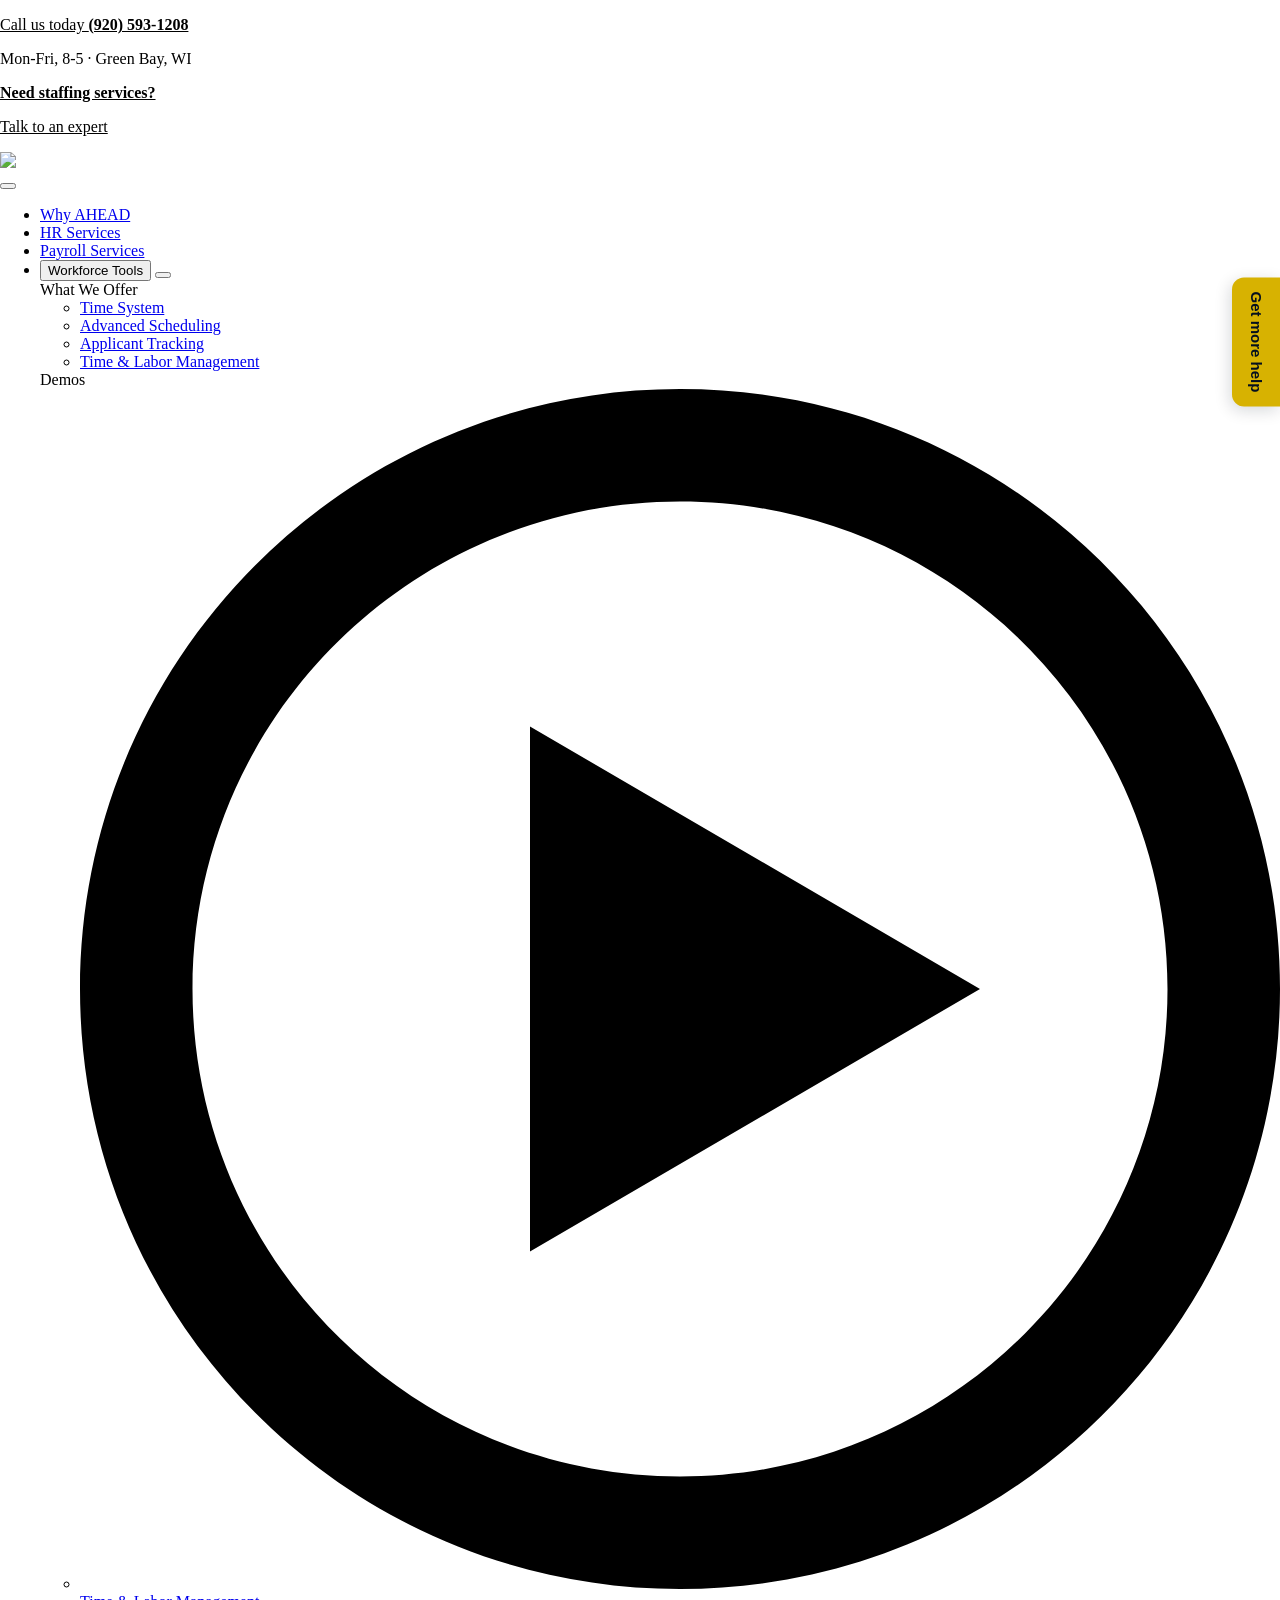
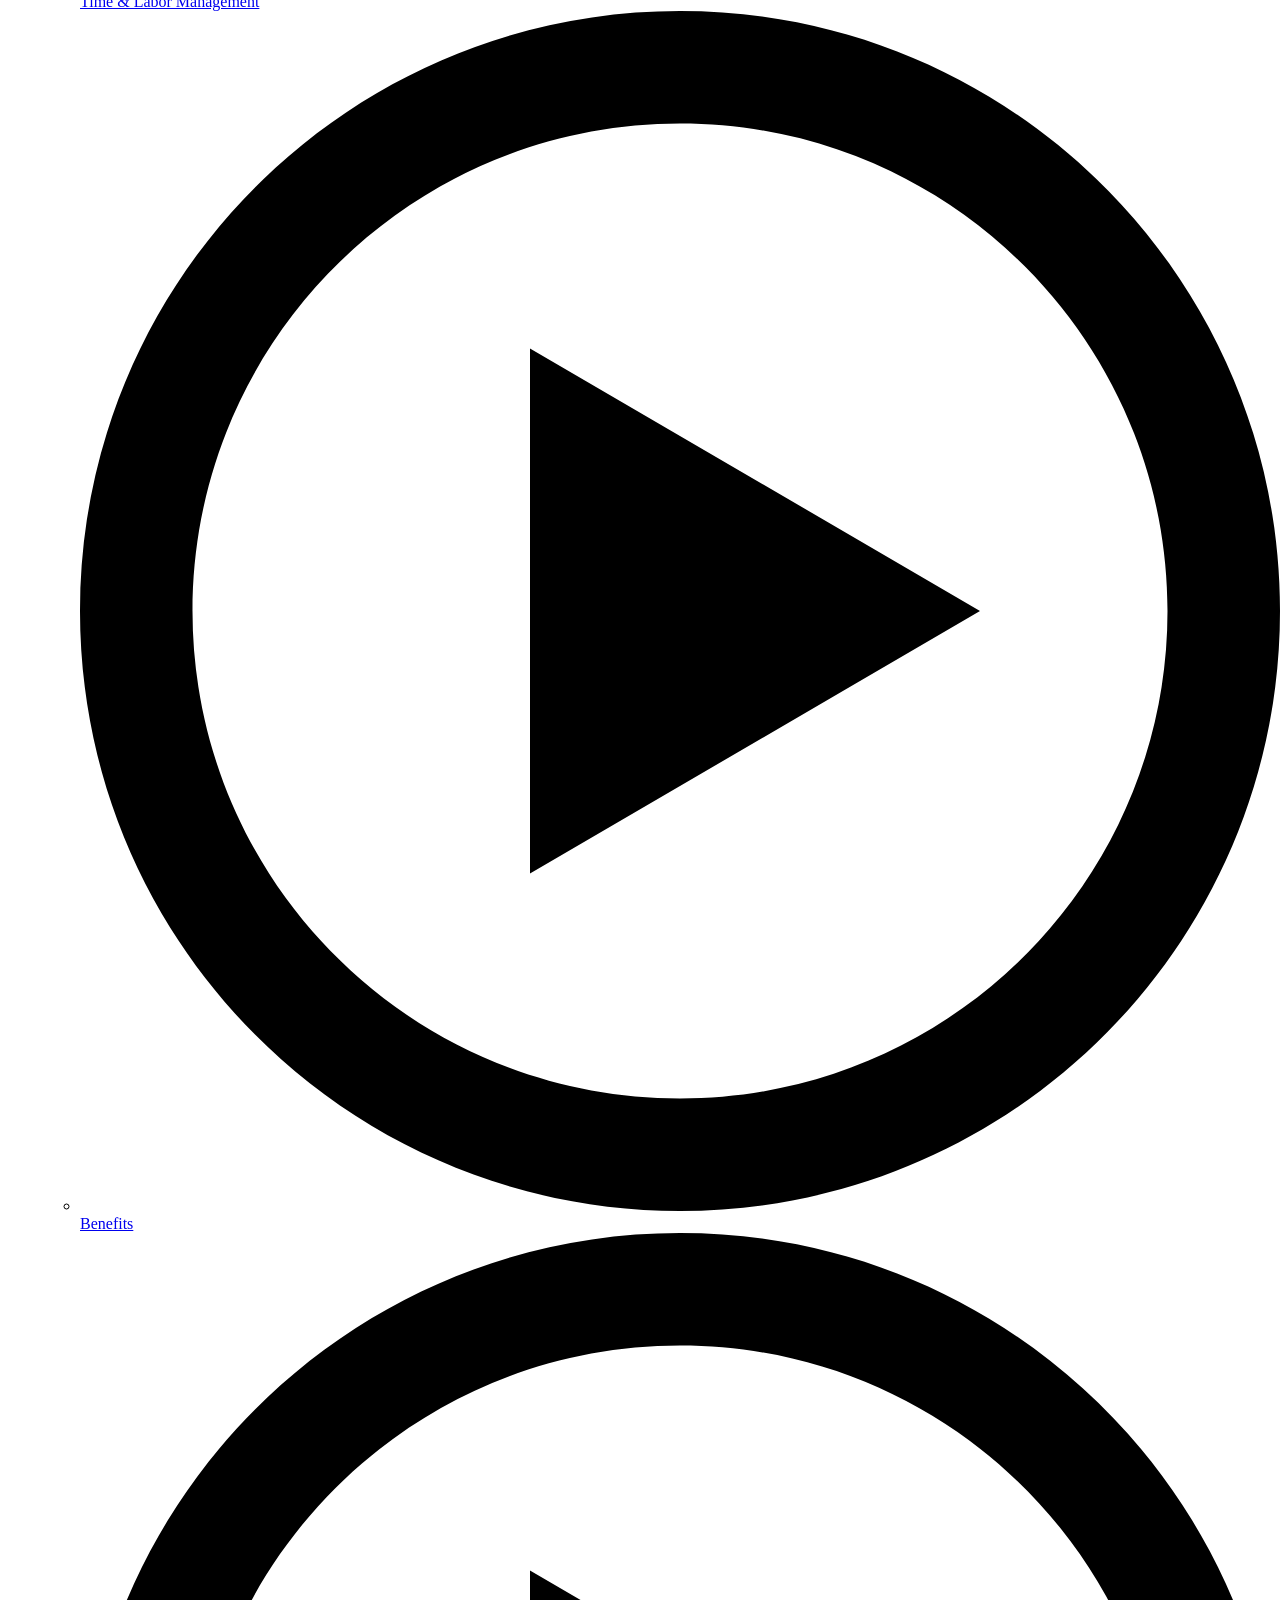
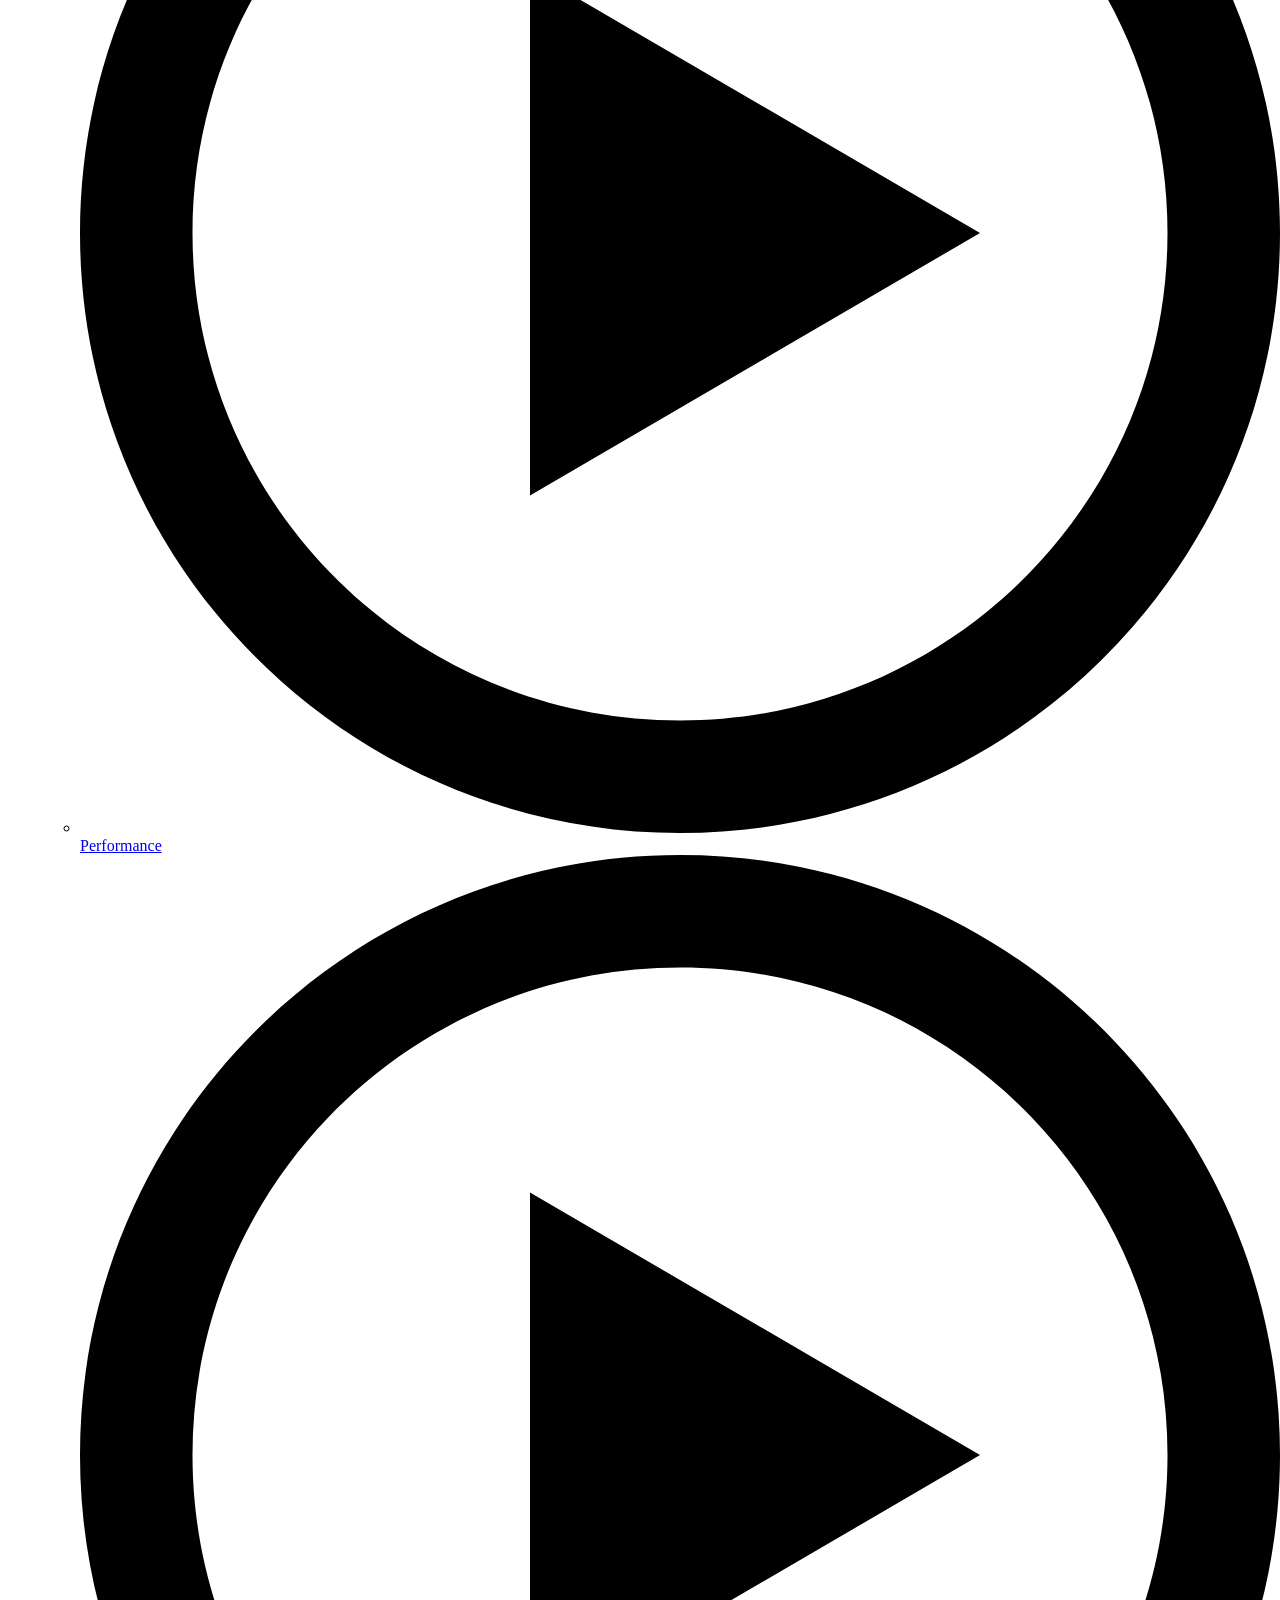
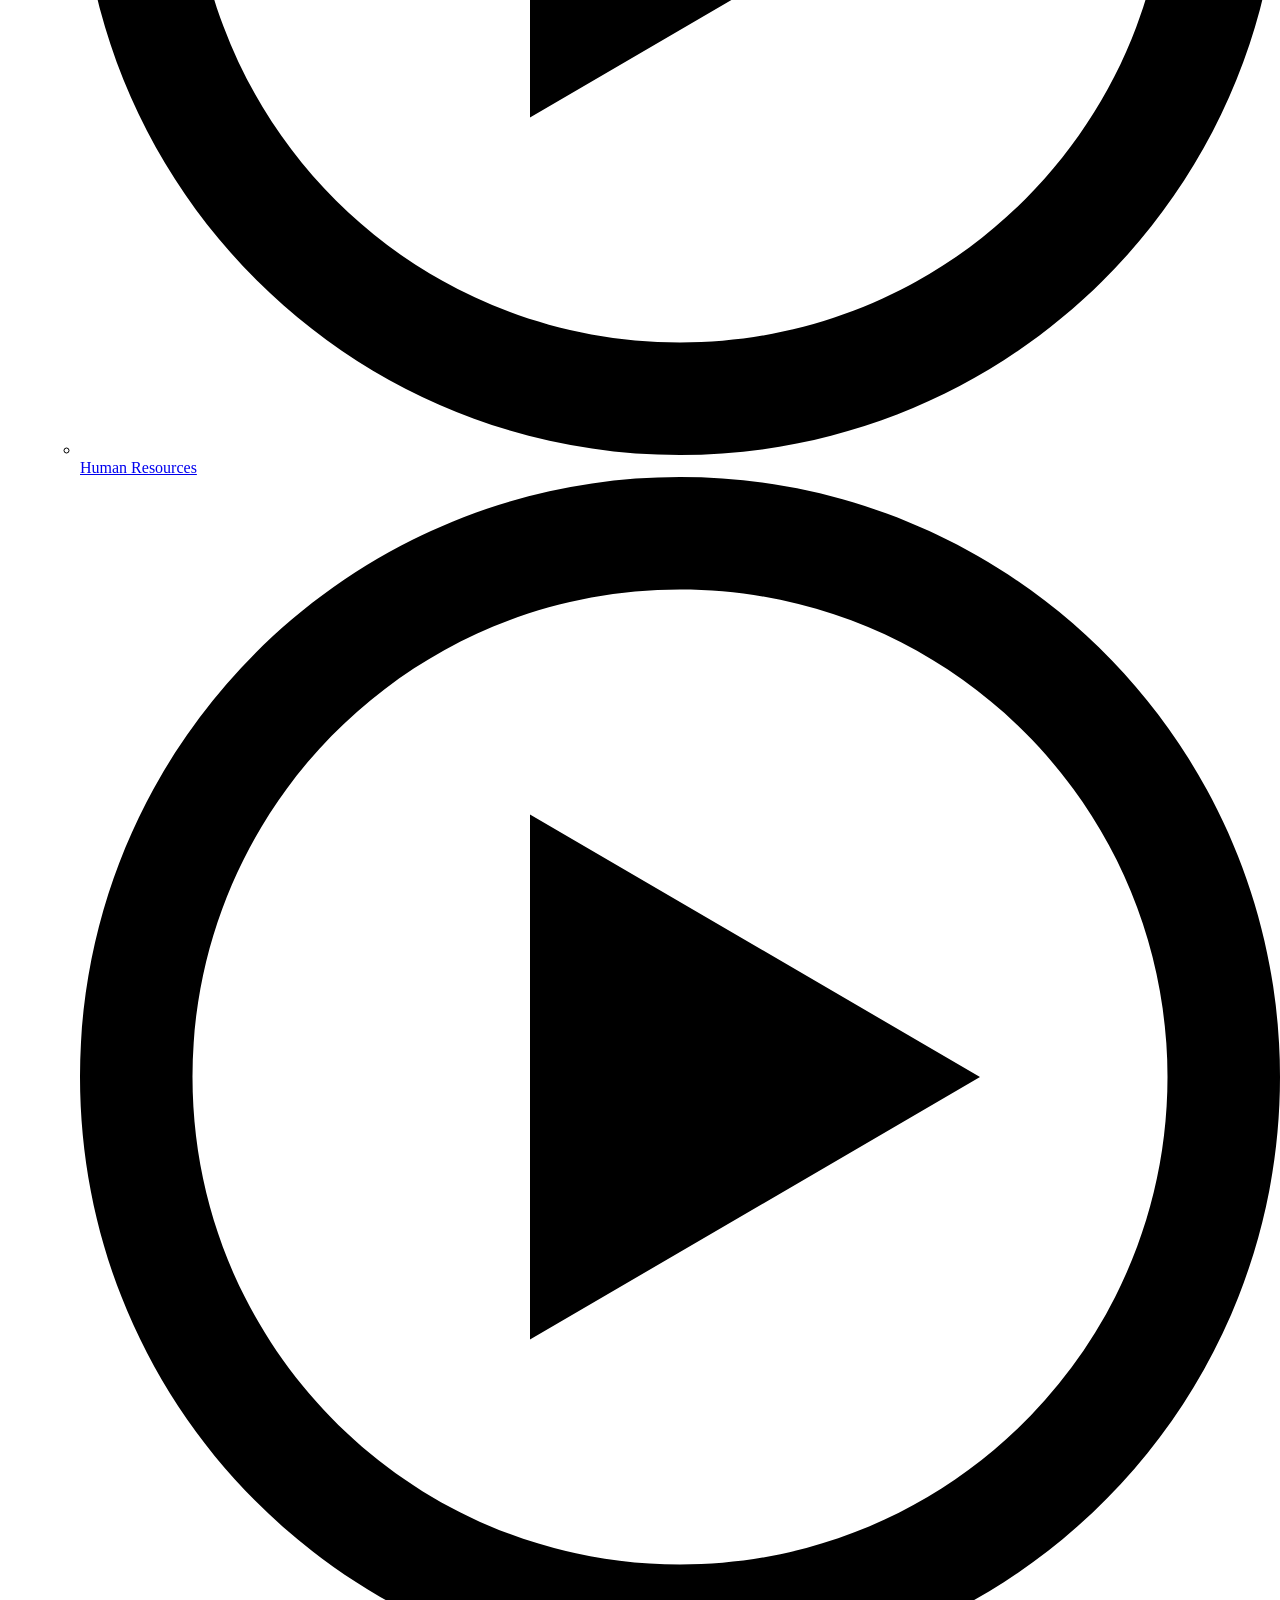
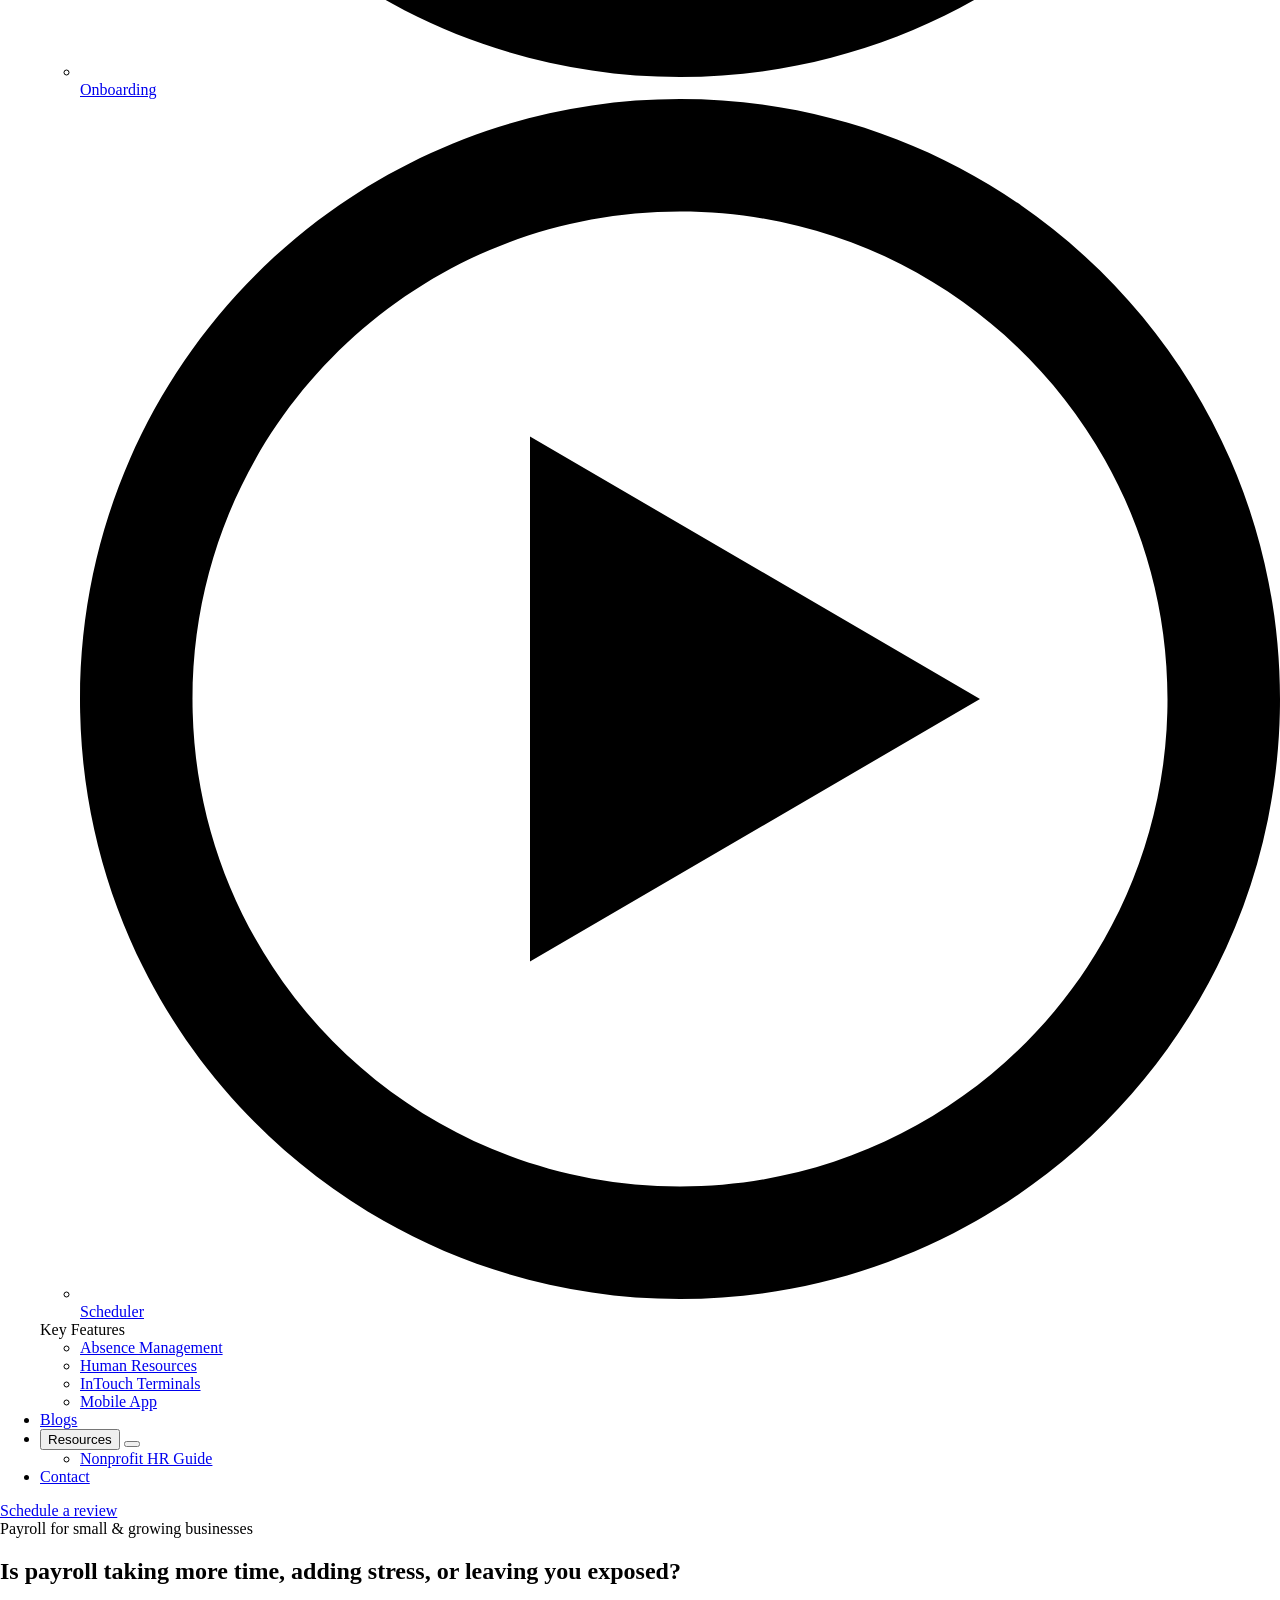
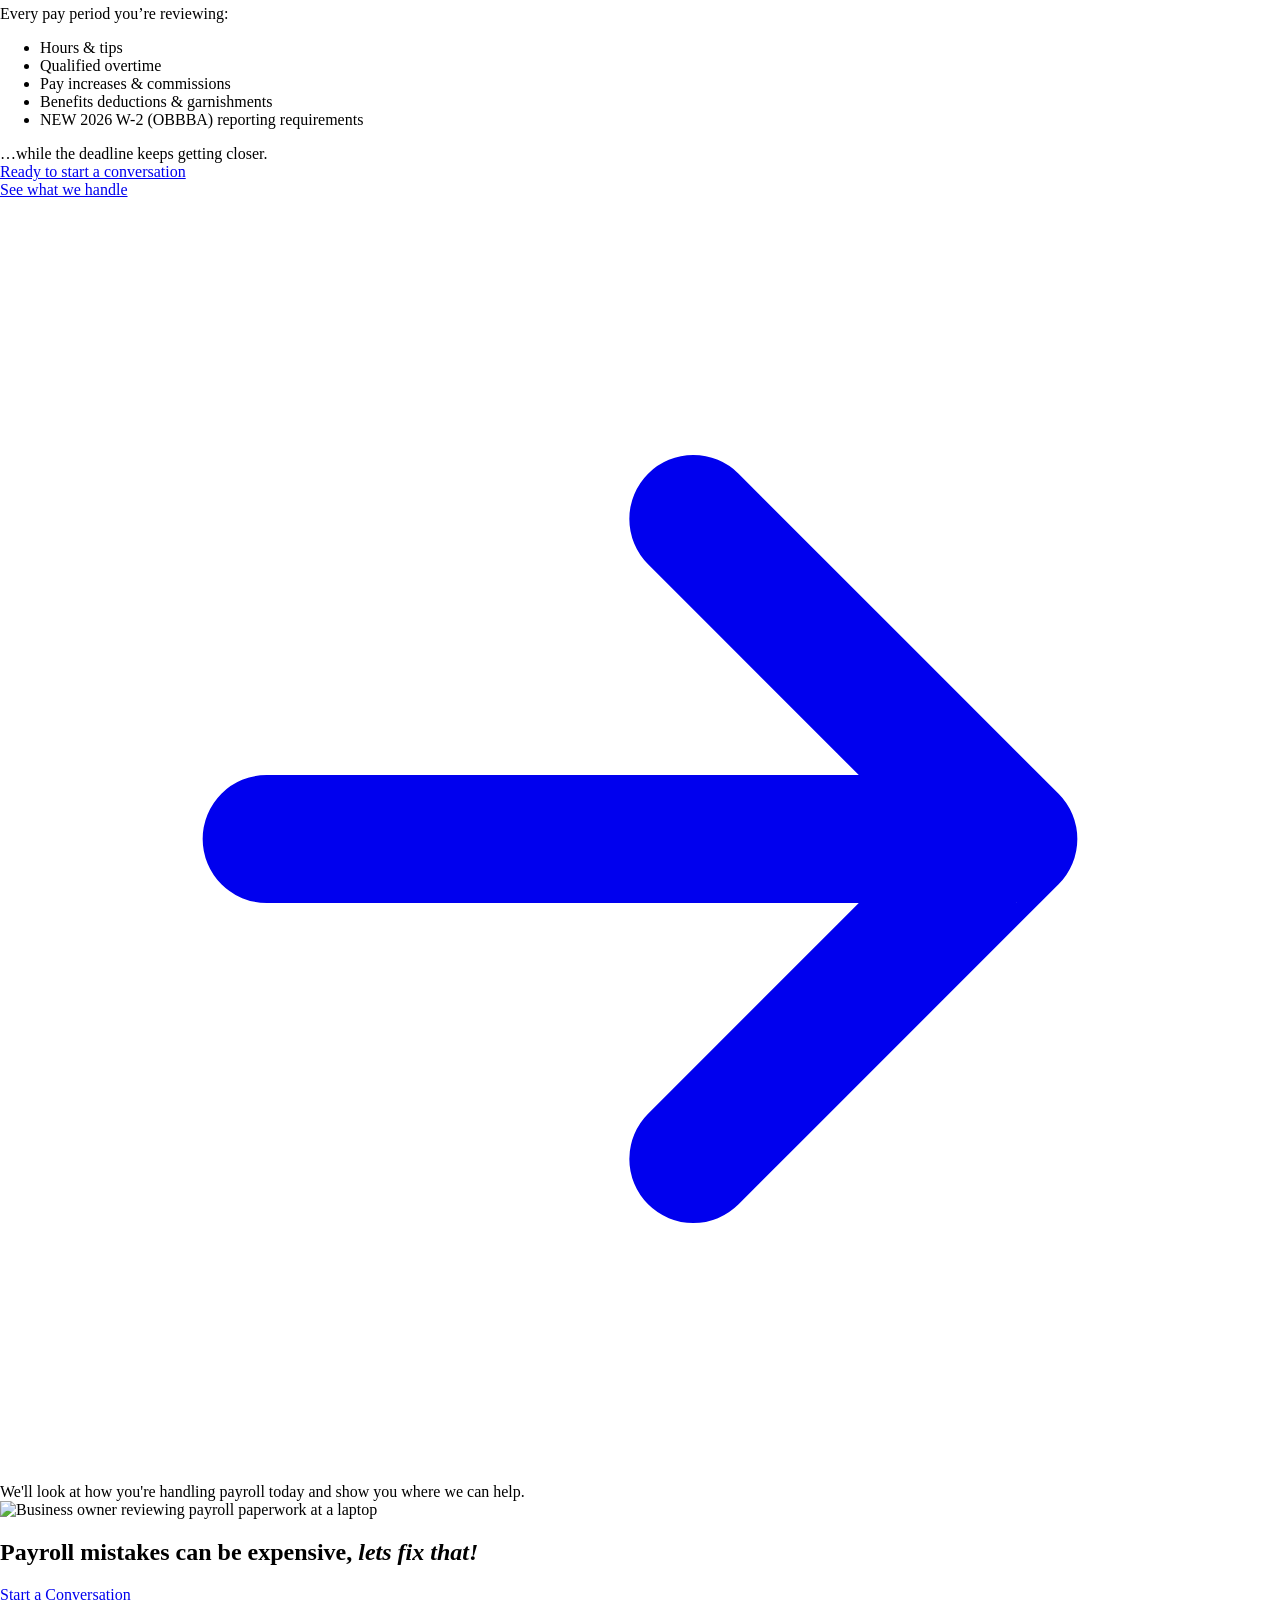
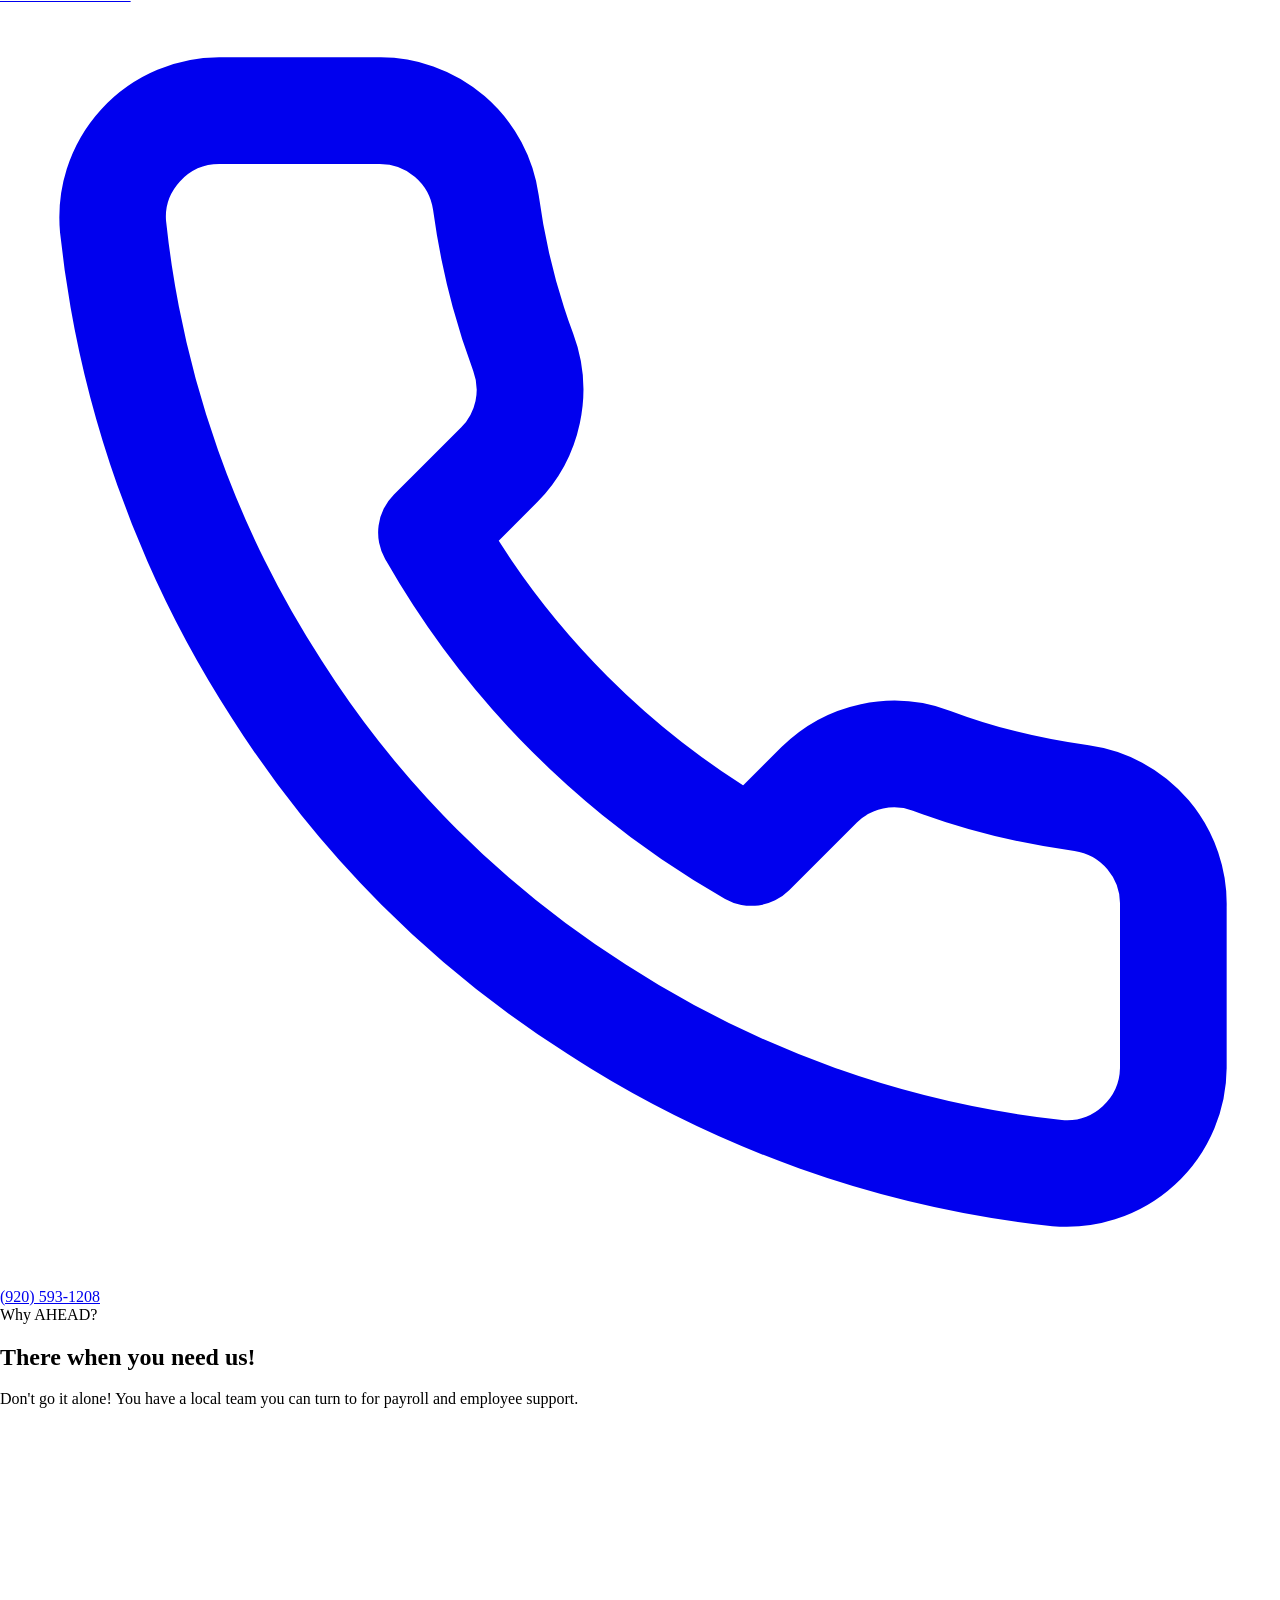
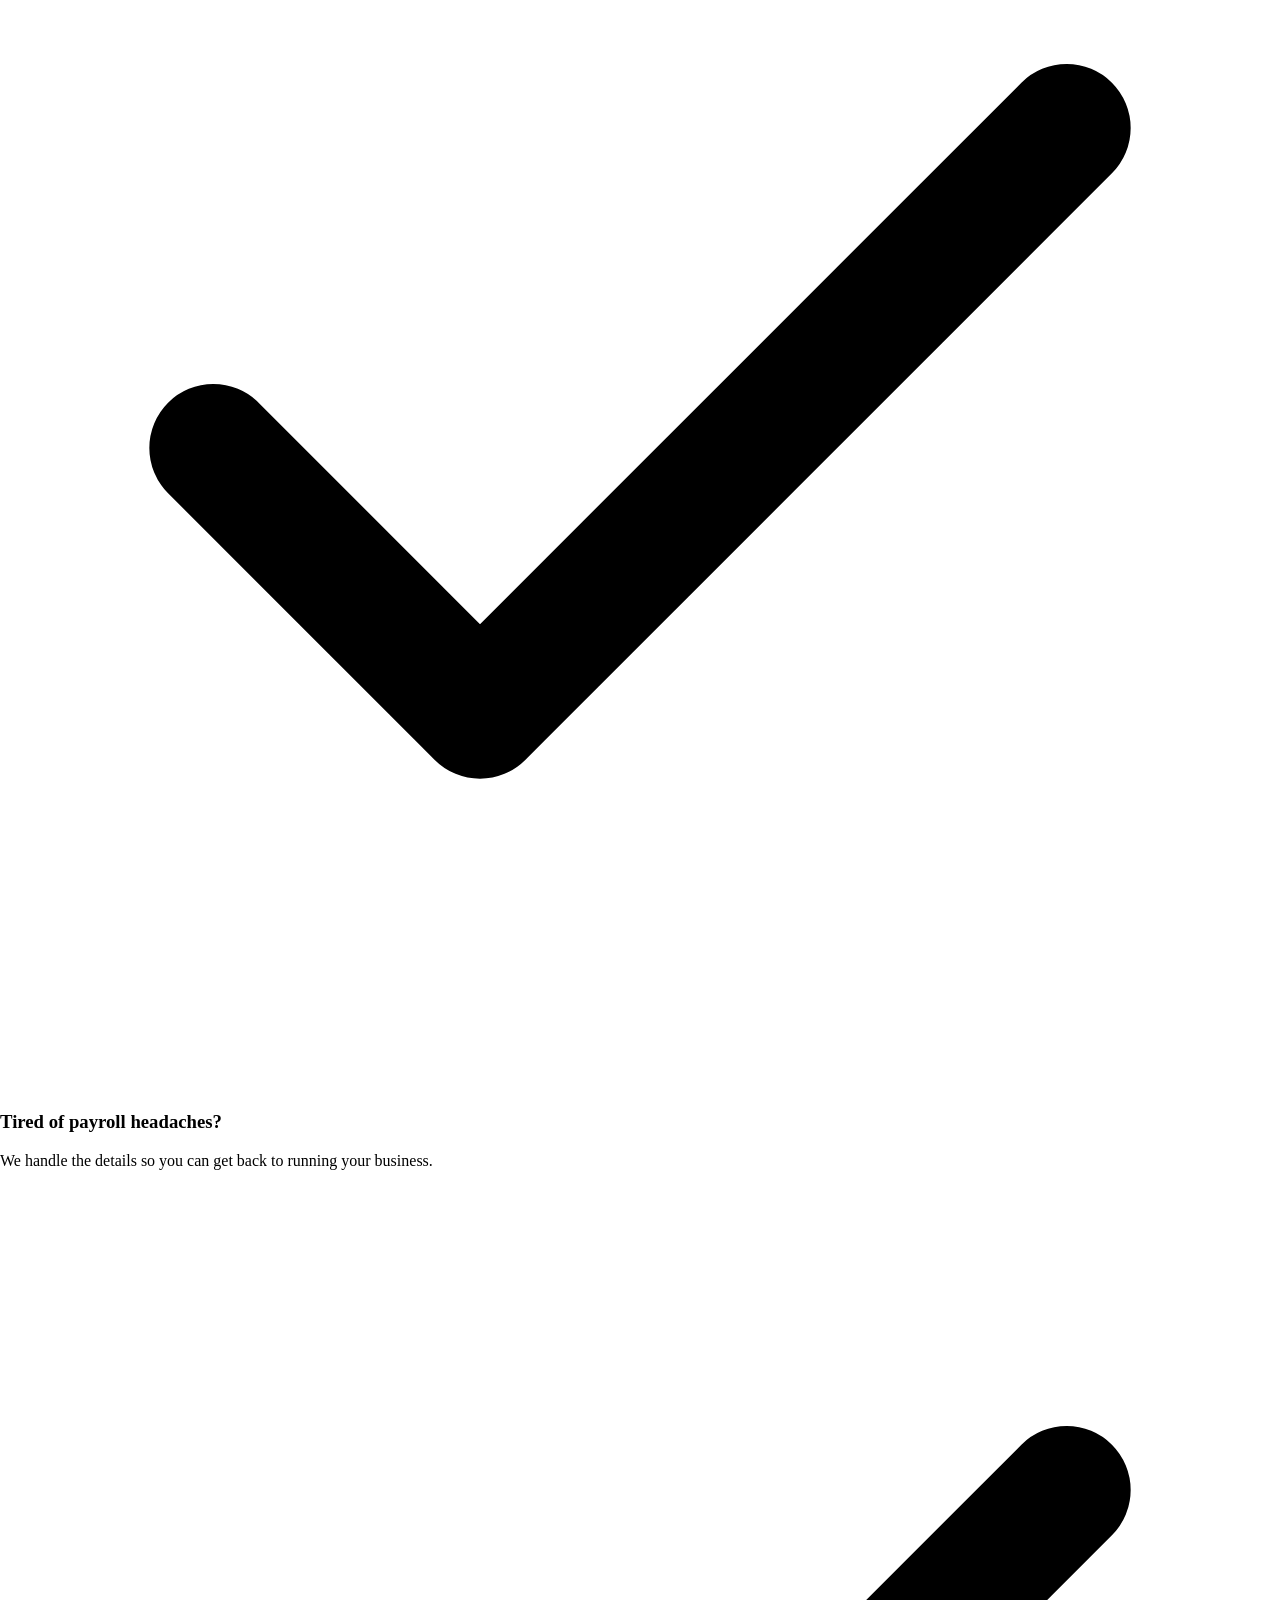
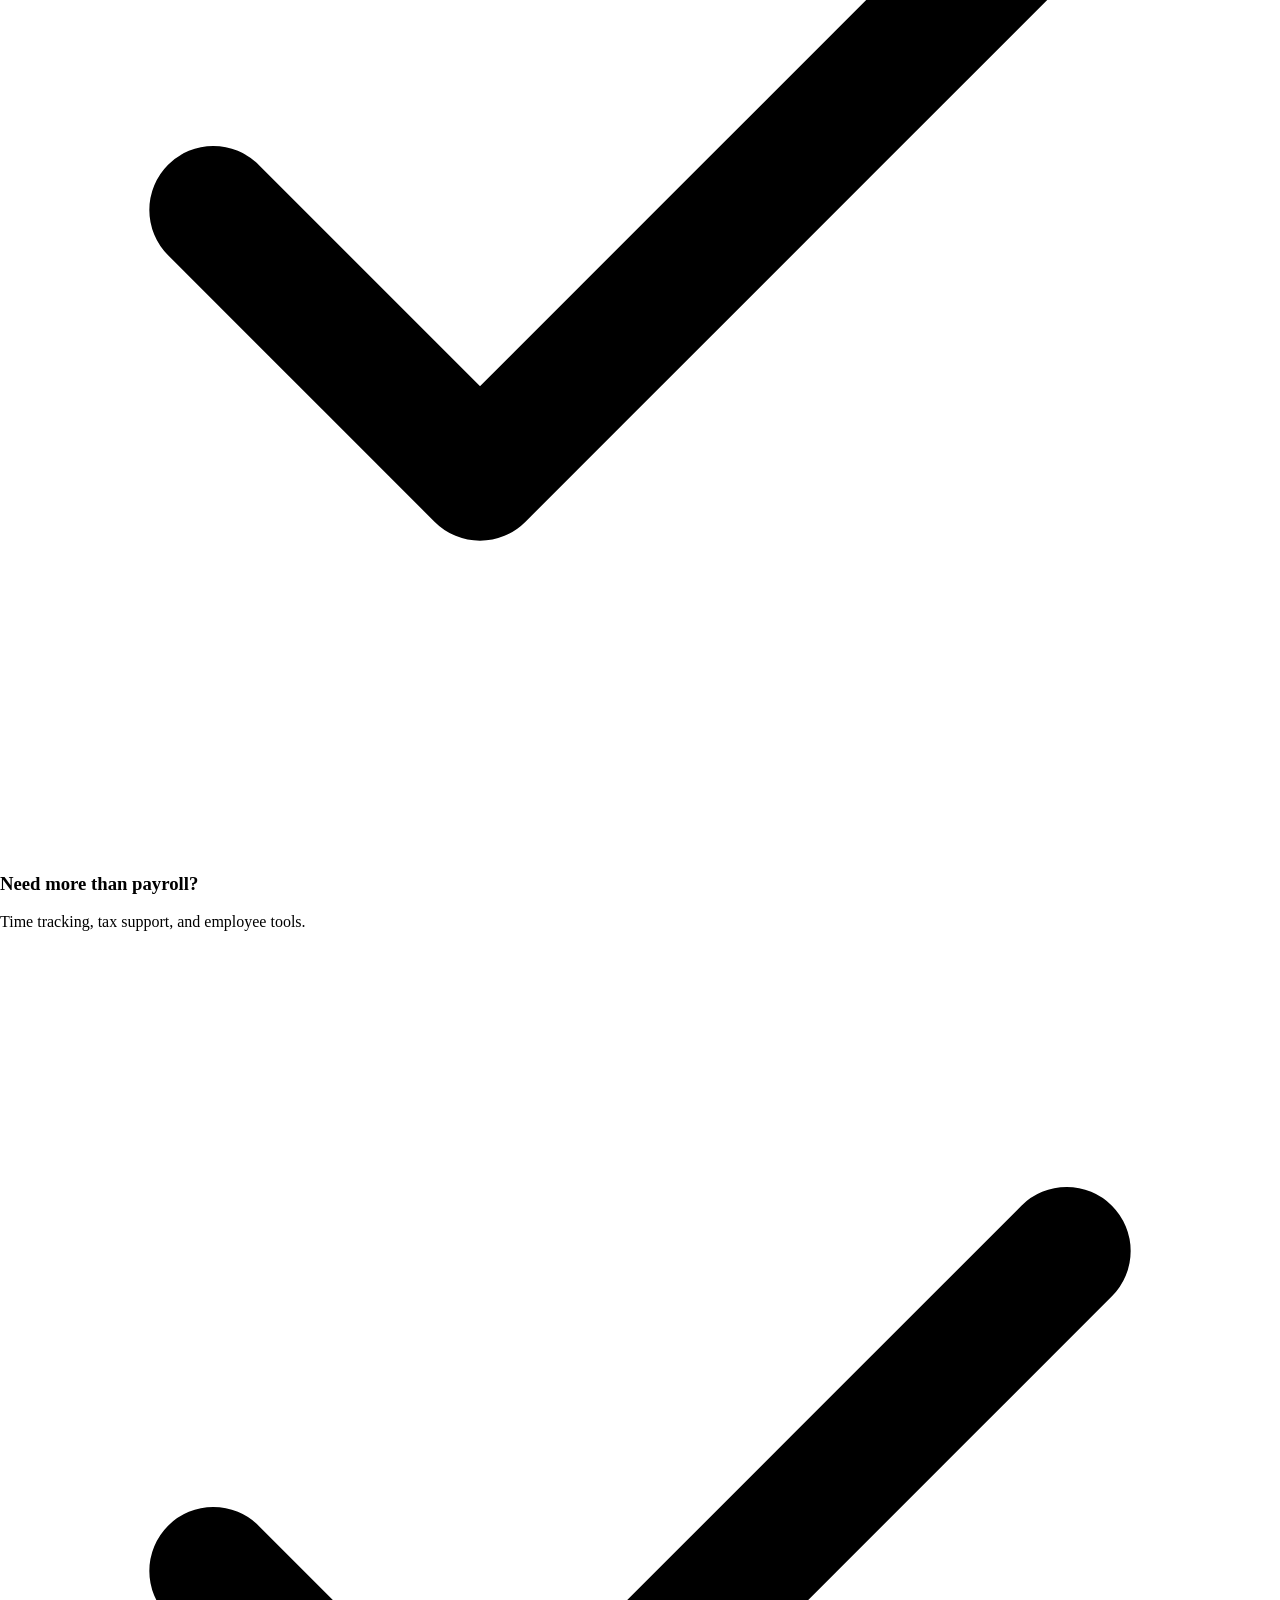
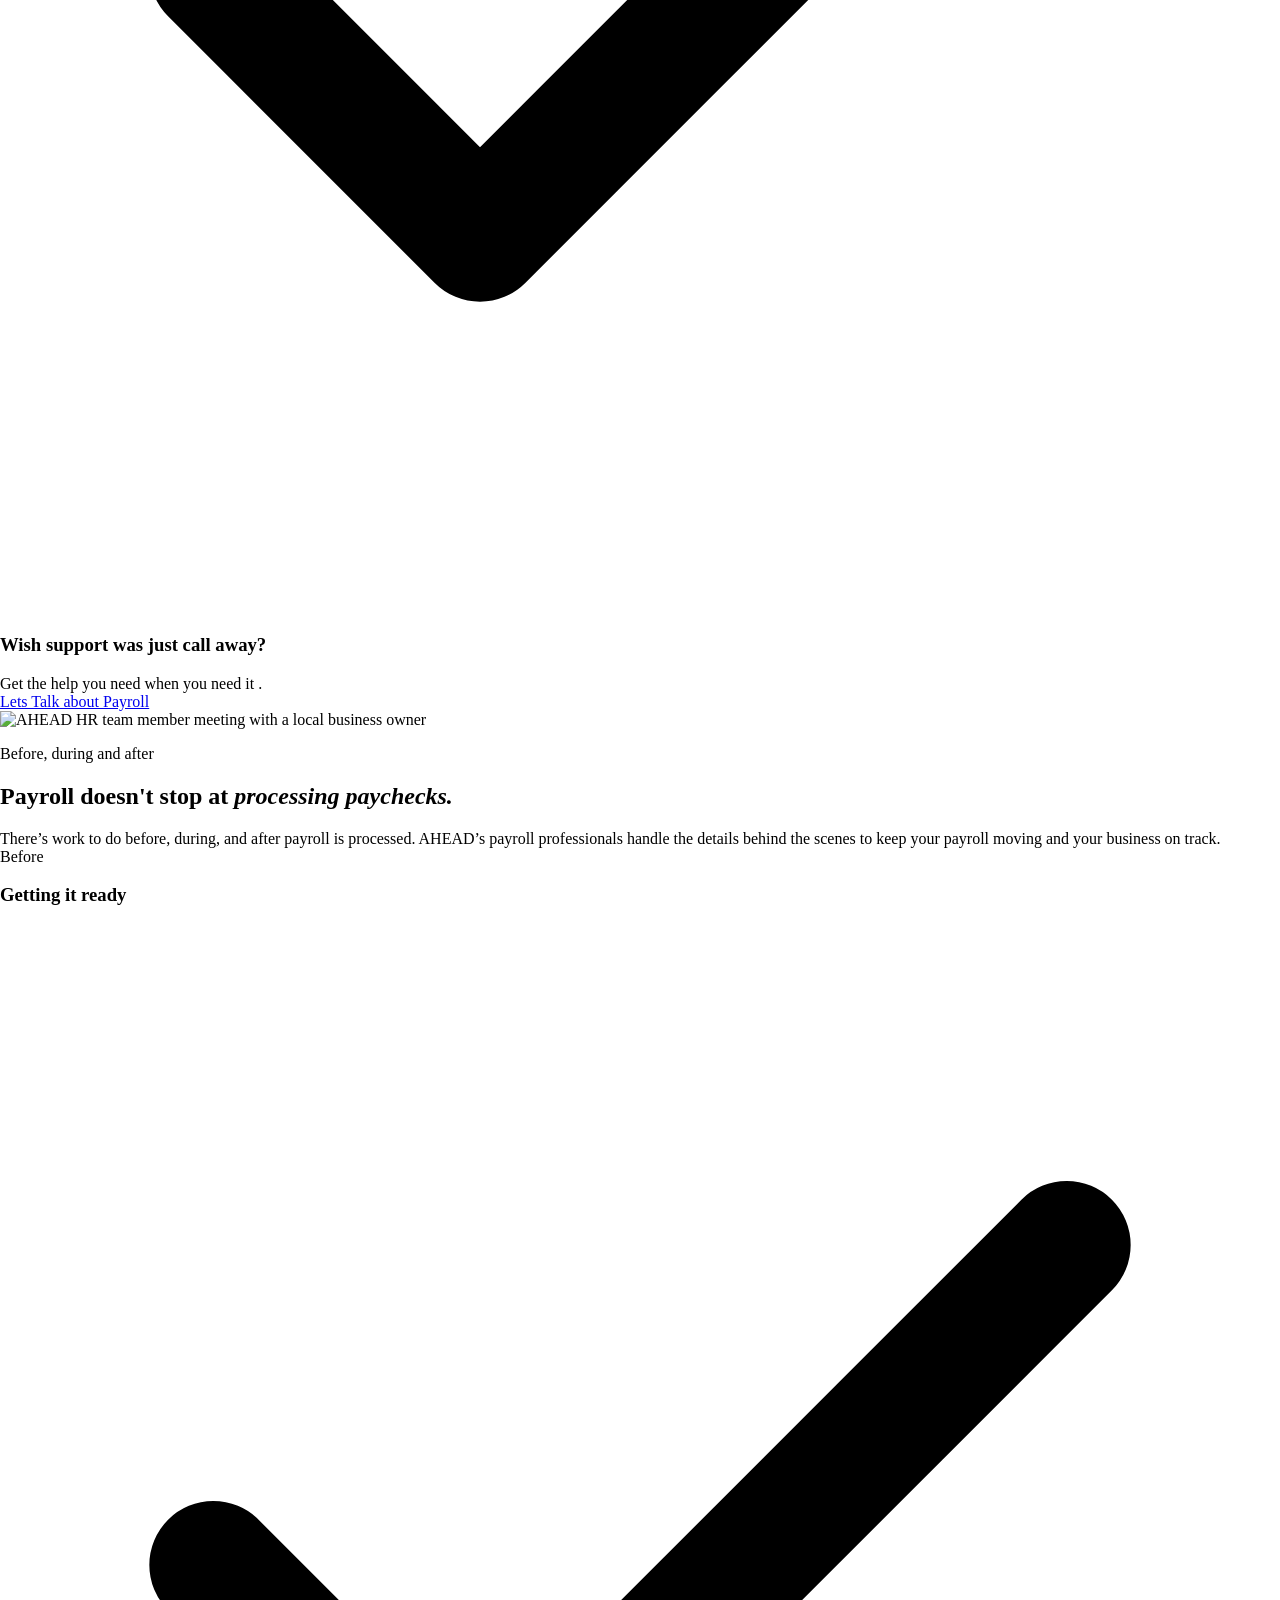
==== commit 2097a4c0: "Payroll preview: three all-caps headings in sentence case Snapshot of the live payroll page for revi" ====
--- a/index.html
+++ b/index.html
@@ -1,1754 +1,13 @@
-    <!doctype html>
-    <html lang="en-US" prefix="og: https://ogp.me/ns#">
-
-    <head>
-        <meta charset="UTF-8">
-        <meta name="viewport" content="width=device-width, initial-scale=1">
-                    <link rel='stylesheet' href='https://www.hrstaff.net/wp-content/plugins/breakdance/plugin/themeless/normalize.min.css'>
-                
-<!-- Search Engine Optimization by Rank Math PRO - https://rankmath.com/ -->
-<title>Home - ahead</title>
-<meta name="robots" content="noindex, nofollow"/>
-<link rel="canonical" href="https://www.hrstaff.net/" />
-<meta property="og:locale" content="en_US" />
-<meta property="og:type" content="website" />
-<meta property="og:title" content="Home - ahead" />
-<meta property="og:description" content="Green Bay · HR · Payroll · Workforce HR and payroll headaches, handled by real people right here. Tired of payroll corrections, compliance worries, and a service you can never reach? AHEAD HR gives Wisconsin businesses full HR, payroll, and workforce support, for a fraction of what hiring in-house costs. Schedule a free workforce review [&hellip;]" />
-<meta property="og:url" content="https://www.hrstaff.net/" />
-<meta property="og:site_name" content="ahead" />
-<meta property="og:updated_time" content="2026-07-29T02:50:14+00:00" />
-<meta name="twitter:card" content="summary_large_image" />
-<meta name="twitter:title" content="Home - ahead" />
-<meta name="twitter:description" content="Green Bay · HR · Payroll · Workforce HR and payroll headaches, handled by real people right here. Tired of payroll corrections, compliance worries, and a service you can never reach? AHEAD HR gives Wisconsin businesses full HR, payroll, and workforce support, for a fraction of what hiring in-house costs. Schedule a free workforce review [&hellip;]" />
-<meta name="twitter:label1" content="Time to read" />
-<meta name="twitter:data1" content="Less than a minute" />
-<script type="application/ld+json" class="rank-math-schema-pro">{"@context":"https://schema.org","@graph":[{"@type":"Place","@id":"https://www.hrstaff.net/#place","address":{"@type":"PostalAddress","streetAddress":"2046 N. Rio Grande Ave","addressLocality":"Orlando","addressRegion":"FL","postalCode":"32804","addressCountry":"US"}},{"@type":["ProfessionalService","Organization"],"@id":"https://www.hrstaff.net/#organization","name":"ahead","url":"https://www.hrstaff.net","address":{"@type":"PostalAddress","streetAddress":"2046 N. Rio Grande Ave","addressLocality":"Orlando","addressRegion":"FL","postalCode":"32804","addressCountry":"US"},"openingHours":["Monday,Tuesday,Wednesday,Thursday,Friday 08:00-18:00"],"location":{"@id":"https://www.hrstaff.net/#place"},"telephone":"407-349-3488"},{"@type":"WebSite","@id":"https://www.hrstaff.net/#website","url":"https://www.hrstaff.net","name":"ahead","publisher":{"@id":"https://www.hrstaff.net/#organization"},"inLanguage":"en-US","potentialAction":{"@type":"SearchAction","target":"https://www.hrstaff.net/?s={search_term_string}","query-input":"required name=search_term_string"}},{"@type":"WebPage","@id":"https://www.hrstaff.net/#webpage","url":"https://www.hrstaff.net/","name":"Home - ahead","datePublished":"2026-07-17T02:14:08+00:00","dateModified":"2026-07-29T02:50:14+00:00","about":{"@id":"https://www.hrstaff.net/#organization"},"isPartOf":{"@id":"https://www.hrstaff.net/#website"},"inLanguage":"en-US"}]}</script>
-<!-- /Rank Math WordPress SEO plugin -->
-
-<style id="wp-img-auto-sizes-contain-inline-css">
-img:is([sizes=auto i],[sizes^="auto," i]){contain-intrinsic-size:3000px 1500px}
-/*# sourceURL=wp-img-auto-sizes-contain-inline-css */
-</style>
-
-
-<!-- [HEADER ASSETS] -->
-<link rel="stylesheet" href="assets/c822a0_custom_font_hankengrotesk.css" />
-<link rel="stylesheet" href="assets/1c2879_custom_font_archivo.css" />
-<link rel="stylesheet" href="assets/5e0949_awesome-menu.css" />
-<link rel="stylesheet" href="assets/7b34be_form.css" />
-
-<link rel="stylesheet" href="assets/332a95_post-236-defaults.css" />
-
-<link rel="stylesheet" href="assets/ff9a26_post-235-defaults.css" />
-
-<link rel="stylesheet" href="assets/77c6e5_post-237-defaults.css" />
-
-<link rel="stylesheet" href="assets/583a69_global-settings.css" />
-
-<link rel="stylesheet" href="assets/4434dc_post-236.css" />
-
-<link rel="stylesheet" href="assets/5b21b4_post-235.css" />
-
-<link rel="stylesheet" href="assets/7bf421_post-237.css" />
-<!-- [/EOF HEADER ASSETS] -->
-    </head>
-    
-    <body class="home wp-singular page-template-default page page-id-235 wp-theme-breakdance-zero breakdance">
-                    <a href="#bde-main" class="bde-skip-link">Skip to main content</a>
-        <header class="bde-header-builder-236-100 bde-header-builder ah-header bde-header-builder--sticky-scroll-slide">
-
-<div class="bde-header-builder__container"><div class="bde-div-236-101 bde-div">
-  
-  
-	
-
-
-
-<div class="bde-div-236-102 bde-div wl-topbar">
-  
-  
-	
-
-
-
-<div class="bde-div-236-103 bde-div">
-  
-  
-	
-
-
-
-<div class="bde-div-236-104 bde-div">
-  
-  
-	
-
-
-
-<div class="bde-rich-text-236-105 bde-rich-text breakdance-rich-text-styles">
-<p><a href="tel:9205931208" style="color:var(--white)">Call us today <b style="color:var(--gold);font-weight:600">(920) 593-1208</b></a></p>
-</div><div class="bde-rich-text-236-107 bde-rich-text breakdance-rich-text-styles">
-<p>Mon-Fri, 8-5 · Green Bay, WI</p>
-</div>
-</div><div class="bde-div-236-108 bde-div">
-  
-  
-	
-
-
-
-<div class="bde-rich-text-236-109 bde-rich-text breakdance-rich-text-styles">
-<p><a href="#" class="ah-u-staff" style="color:var(--utility-text);font-weight:600">Need staffing services?</a></p>
-</div><div class="bde-rich-text-236-110 bde-rich-text breakdance-rich-text-styles">
-<p><a href="#contact" style="color:var(--utility-text)">Talk to an expert</a></p>
-</div>
-</div>
-</div>
-</div><div class="bde-div-236-111 bde-div">
-  
-  
-	
-
-
-
-<div class="bde-div-236-112 bde-div">
-  
-  
-	
-
-
-
-<div class="bde-div-236-113 bde-div">
-  
-  
-	
-
-
-
-<a class="bde-container-link-236-114 bde-container-link breakdance-link" href="#" target="_self" data-type="url">
-  
-  
-	
-
-
-
-<img class="bde-image2-236-115 bde-image2" src="assets/6e9a2f_ahead-logo-white.png" alt="AHEAD Human Resources" loading="lazy">
-
-</a><div class="bde-menu-236-116 bde-menu">
-
-
-      
-        
-    <nav class="breakdance-menu breakdance-menu--collapse    ">
-    <button class="breakdance-menu-toggle breakdance-menu-toggle--squeeze" type="button" aria-label="Open Menu" aria-expanded="false" aria-controls="menu-116">
-                  <span class="breakdance-menu-toggle-icon">
-            <span class="breakdance-menu-toggle-lines"></span>
-          </span>
-            </button>
-    
-  <ul class="breakdance-menu-list" id="menu-116">
-              
-  
-    <li class="breakdance-menu-item-236-117 breakdance-menu-item">
-        
-            
-            
-
-    
-    
-    
-    
-    
-    <a class="breakdance-link breakdance-menu-link" href="#" target="_self" data-type="url"  >
-  About
-    </a>
-
-</li><li class="breakdance-menu-item-236-118 breakdance-menu-item">
-        
-            
-            
-
-    
-    
-    
-    
-    
-    <a class="breakdance-link breakdance-menu-link" href="#why" target="_self" data-type="url"  >
-  HR Services
-    </a>
-
-</li><li class="breakdance-menu-item-236-119 breakdance-menu-item">
-        
-            
-            
-
-    
-    
-    
-    
-    
-    <a class="breakdance-link breakdance-menu-link" href="#calc" target="_self" data-type="url"  >
-  Payroll
-    </a>
-
-</li><li class="breakdance-menu-item-236-120 breakdance-menu-item">
-        
-            
-            
-
-    
-    
-    
-    
-    
-    <a class="breakdance-link breakdance-menu-link" href="#cost" target="_self" data-type="url"  >
-  The Real Cost
-    </a>
-
-</li><li class="breakdance-menu-item-236-121 breakdance-menu-item">
-        
-            
-            
-
-    
-    
-    
-    
-    
-    <a class="breakdance-link breakdance-menu-link" href="#testi" target="_self" data-type="url"  >
-  Why AHEAD
-    </a>
-
-</li>
-  </ul>
-  </nav>
-
-
-</div><div class="bde-div-236-122 bde-div">
-  
-  
-	
-
-
-
-<div class="bde-button-236-123 bde-button">
-        
-    
-    
-    
-    
-            
-                    
-            
-            
-
-    
-    
-    
-    
-    
-    <a class="breakdance-link button-atom button-atom--primary bde-button__button" href="#contact" target="_self" data-type="url"  >
-
-    
-        <span class="button-atom__text">Schedule a review</span>
-
-        
-        
-                </a>
-
-    
-
-
-</div>
-</div>
-</div>
-</div>
-</div>
-</div></div>
-
-<div class="bde-header-builder__header-builder-border-bottom"></div>
-
-</header><main id='bde-main'><section class="bde-section-235-100 bde-section ah-hero">
-  
-  
-	
-
-
-
-<div class="section-container"><div class="bde-div-235-101 bde-div">
-  
-  
-	
-
-
-
-<div class="bde-div-235-102 bde-div">
-  
-  
-	
-
-
-
-<div class="bde-div-235-103 bde-div">
-  
-  
-	
-
-
-
-<div class="bde-text-235-104 bde-text ah-eyebrow">
-Green Bay · HR · Payroll · Workforce
-</div><h1 class="bde-heading-235-105 bde-heading">
-HR and payroll headaches, handled by <span class="ah-hl">real people</span> right here.
-</h1><div class="bde-text-235-106 bde-text">
-Tired of payroll corrections, compliance worries, and a service you can never reach? AHEAD HR gives Wisconsin businesses full HR, payroll, and workforce support, for a fraction of what hiring in-house costs.
-</div><div class="bde-div-235-107 bde-div">
-  
-  
-	
-
-
-
-<div class="bde-button-235-108 bde-button">
-        
-    
-    
-    
-    
-            
-                    
-            
-            
-
-    
-    
-    
-    
-    
-    <a class="breakdance-link button-atom button-atom--primary bde-button__button" href="#contact" target="_self" data-type="url"  >
-
-    
-        <span class="button-atom__text">Schedule a free workforce review</span>
-
-        
-        
-                </a>
-
-    
-
-
-</div><a class="bde-container-link-235-109 bde-container-link ah-link-arrow breakdance-link" href="#calc" target="_self" data-type="url">
-  
-  
-	
-
-
-
-<div class="bde-text-235-110 bde-text">
-See what it would cost
-</div><div class="bde-div-235-111 bde-div">
-  
-  
-	
-
-
-
-<div class="bde-icon-235-112 bde-icon">
-
-    
-            <div class="bde-icon-icon breakdance-icon-atom" >
-    
-                    <svg xmlns="http://www.w3.org/2000/svg" viewBox="0 0 24 24" style="fill:none;stroke:currentColor;stroke-width:2.4" stroke-linecap="round" stroke-linejoin="round"><path d="M5 12h14M13 6l6 6-6 6"/></svg>
-        
-        
-        
-            </div>
-    
-
-
-</div>
-</div>
-
-</a>
-</div><div class="bde-div-235-113 bde-div ah-trust">
-  
-  
-	
-
-
-
-<div class="bde-div-235-114 bde-div">
-  
-  
-	
-
-
-
-<div class="bde-icon-235-115 bde-icon">
-
-    
-            <div class="bde-icon-icon breakdance-icon-atom" >
-    
-                    <svg xmlns="http://www.w3.org/2000/svg" viewBox="0 0 24 24" style="fill:none;stroke:currentColor;stroke-width:2" stroke-linecap="round" stroke-linejoin="round"><path d="M21 10c0 7-9 13-9 13s-9-6-9-13a9 9 0 0 1 18 0z"/><circle cx="12" cy="10" r="3"/></svg>
-        
-        
-        
-            </div>
-    
-
-
-</div><div class="bde-text-235-116 bde-text">
-Northeast Wisconsin
-</div>
-</div><div class="bde-div-235-117 bde-div">
-  
-  
-	
-
-
-
-<div class="bde-icon-235-118 bde-icon">
-
-    
-            <div class="bde-icon-icon breakdance-icon-atom" >
-    
-                    <svg xmlns="http://www.w3.org/2000/svg" viewBox="0 0 24 24" style="fill:none;stroke:currentColor;stroke-width:2" stroke-linecap="round" stroke-linejoin="round"><path d="M22 16.92v3a2 2 0 0 1-2.18 2 19.8 19.8 0 0 1-8.63-3.07 19.5 19.5 0 0 1-6-6 19.8 19.8 0 0 1-3.07-8.67A2 2 0 0 1 4.11 2h3a2 2 0 0 1 2 1.72c.13.96.36 1.9.7 2.81a2 2 0 0 1-.45 2.11L8.09 9.91a16 16 0 0 0 6 6l1.27-1.27a2 2 0 0 1 2.11-.45c.9.34 1.85.57 2.81.7A2 2 0 0 1 22 16.92z"/></svg>
-        
-        
-        
-            </div>
-    
-
-
-</div><div class="bde-text-235-119 bde-text">
-Real people, not a call center
-</div>
-</div><div class="bde-div-235-120 bde-div">
-  
-  
-	
-
-
-
-<div class="bde-icon-235-121 bde-icon">
-
-    
-            <div class="bde-icon-icon breakdance-icon-atom" >
-    
-                    <svg xmlns="http://www.w3.org/2000/svg" viewBox="0 0 24 24" style="fill:none;stroke:currentColor;stroke-width:2" stroke-linecap="round" stroke-linejoin="round"><path d="M12 2 4 5v6c0 5 3.4 8.7 8 10 4.6-1.3 8-5 8-10V5z"/><path d="M9 12l2 2 4-4"/></svg>
-        
-        
-        
-            </div>
-    
-
-
-</div><div class="bde-text-235-122 bde-text">
-Backed by UKG technology
-</div>
-</div>
-</div>
-</div><div class="bde-div-235-123 bde-div ah-hero-visual">
-  
-  
-	
-
-
-
-<div class="bde-div-235-124 bde-div ah-hero-photo">
-  
-  
-	
-
-
-
-
-</div><div class="bde-div-235-125 bde-div ah-float ah-float-stat">
-  
-  
-	
-
-
-
-<div class="bde-rich-text-235-126 bde-rich-text breakdance-rich-text-styles">
-<p>Managing your team shouldn’t take over your workday.</p>
-</div>
-</div><div class="bde-div-235-128 bde-div ah-float ah-float-quote">
-  
-  
-	
-
-
-
-<div class="bde-text-235-130 bde-text">
-From payroll to compliance, we take the heavy administrative load off your plate, giving you and your staff real, local backup right here in Wisconsin.
-</div>
-</div>
-</div>
-</div>
-</div></div>
-</section><section class="bde-section-235-132 bde-section ah-costs" id="cost">
-  
-  
-	
-
-
-
-<div class="section-container"><div class="bde-div-235-133 bde-div">
-  
-  
-	
-
-
-
-<div class="bde-div-235-134 bde-div">
-  
-  
-	
-
-
-
-<div class="bde-div-235-135 bde-div">
-  
-  
-	
-
-
-
-<div class="bde-text-235-136 bde-text ah-eyebrow is-center">
-The cost of going it alone
-</div><h2 class="bde-heading-235-137 bde-heading">
-Doing HR yourself isn’t free. <em style="font-style:normal;color:var(--gold)">It’s just hidden.</em>
-</h2><div class="bde-text-235-138 bde-text">
-Tap any cost below to see what it’s quietly taking from your business, and how AHEAD helps you get it back.
-</div>
-</div><div id="ah-cost-tiles" class="bde-div-235-139 bde-div">
-  
-  
-	
-
-
-
-<div id="ah-ctile-0" class="bde-div-235-140 bde-div ah-ctile is-active">
-  
-  
-	
-
-
-
-<div class="bde-text-235-141 bde-text ah-cplus">
-+
-</div><div class="bde-text-235-142 bde-text">
-$291
-</div><div class="bde-text-235-143 bde-text">
-per payroll correction
-</div>
-</div><div id="ah-ctile-1" class="bde-div-235-144 bde-div ah-ctile">
-  
-  
-	
-
-
-
-<div class="bde-text-235-145 bde-text ah-cplus">
-+
-</div><div class="bde-text-235-146 bde-text">
-4 in 10
-</div><div class="bde-text-235-147 bde-text">
-small businesses fined by the IRS
-</div>
-</div><div id="ah-ctile-2" class="bde-div-235-148 bde-div ah-ctile">
-  
-  
-	
-
-
-
-<div class="bde-text-235-149 bde-text ah-cplus">
-+
-</div><div class="bde-text-235-150 bde-text">
-$1,000+
-</div><div class="bde-text-235-151 bde-text">
-per misclassified worker
-</div>
-</div><div id="ah-ctile-3" class="bde-div-235-152 bde-div ah-ctile">
-  
-  
-	
-
-
-
-<div class="bde-text-235-153 bde-text ah-cplus">
-+
-</div><div class="bde-text-235-154 bde-text">
-2-5%
-</div><div class="bde-text-235-155 bde-text">
-of payroll lost to time theft
-</div>
-</div><div id="ah-ctile-4" class="bde-div-235-156 bde-div ah-ctile">
-  
-  
-	
-
-
-
-<div class="bde-text-235-157 bde-text ah-cplus">
-+
-</div><div class="bde-text-235-158 bde-text">
-1.5-2x
-</div><div class="bde-text-235-159 bde-text">
-salary to replace one employee
-</div>
-</div><div id="ah-ctile-5" class="bde-div-235-160 bde-div ah-ctile">
-  
-  
-	
-
-
-
-<div class="bde-text-235-161 bde-text ah-cplus">
-+
-</div><div class="bde-text-235-162 bde-text">
-$15K-100K
-</div><div class="bde-text-235-163 bde-text">
-per HR or legal dispute
-</div>
-</div>
-</div><div class="bde-div-235-164 bde-div ah-cost-detail">
-  
-  
-	
-
-
-
-<div class="bde-div-235-165 bde-div">
-  
-  
-	
-
-
-
-<div id="ah-cd-title" class="bde-text-235-166 bde-text">
-Payroll errors
-</div><div id="ah-cd-story" class="bde-text-235-167 bde-text">
-The average payroll mistake costs about $291 per incident to fix, and research suggests roughly 1 in 5 payrolls contains an error. The admin time, banking fees, and rework pile up quietly all year long.
-</div><div class="bde-div-235-168 bde-div">
-  
-  
-	
-
-
-
-<div class="bde-icon-235-169 bde-icon">
-
-    
-            <div class="bde-icon-icon breakdance-icon-atom" >
-    
-                    <svg xmlns="http://www.w3.org/2000/svg" viewBox="0 0 24 24" style="fill:none;stroke:currentColor;stroke-width:2.4" stroke-linecap="round" stroke-linejoin="round"><path d="M20 6 9 17l-5-5"/></svg>
-        
-        
-        
-            </div>
-    
-
-
-</div><div id="ah-cd-recover" class="bde-rich-text-235-170 bde-rich-text breakdance-rich-text-styles">
-<p><b style="color:var(--gold);font-weight:700">How AHEAD helps:</b> Automated, double-checked payroll catches discrepancies before they ever reach an employee’s paycheck.</p>
-</div>
-</div>
-</div><div class="bde-div-235-171 bde-div ah-cost-form">
-  
-  
-	
-
-
-
-<div class="bde-text-235-172 bde-text">
-See what it adds up to for you
-</div><div class="bde-text-235-173 bde-text">
-Tell us your headcount and we’ll come back with what AHEAD would actually cost you.
-</div><div class="bde-form-builder-235-174 bde-form-builder">
-
-<form id="cost-calculator174" class="breakdance-form breakdance-form--vertical" data-options="{&quot;slug&quot;:&quot;custom&quot;,&quot;name&quot;:&quot;Cost Calculator&quot;,&quot;ajaxUrl&quot;:&quot;https://www.hrstaff.net\/wp-admin\/admin-ajax.php&quot;,&quot;clearOnSuccess&quot;:true,&quot;hideOnSuccess&quot;:false,&quot;successMessage&quot;:&quot;Thanks \u2014 an AHEAD expert will come back to you shortly.&quot;,&quot;errorMessage&quot;:&quot;Something went wrong&quot;,&quot;redirect&quot;:false,&quot;redirectUrl&quot;:&quot;&quot;,&quot;customJavaScript&quot;:&quot;&quot;,&quot;recaptcha&quot;:{&quot;key&quot;:&quot;&quot;,&quot;enabled&quot;:false},&quot;honeypot_enabled&quot;:false,&quot;popupsOnSuccess&quot;:[],&quot;popupsOnError&quot;:[]}" data-steps="0" >
-  
-  
-  
-<div class="breakdance-form-field breakdance-form-field--text breakdance-form-field__hide-label" >
-    
-    
-            <label class="breakdance-form-field__label" for="first_name">
-            First Name<span class="breakdance-form-field__required">*</span>
-        </label>
-    
-    <input
-    class="breakdance-form-field__input"
-    id="first_name"
-    aria-describedby="first_name"
-    type="text"
-    name="fields[first_name]"
-    placeholder="First Name"
-    value=""
-                
-        
-        
-    required
-    
-    
-    
-    
-    
->
-
-
-    
-    
-</div>
-
-
-<div class="breakdance-form-field breakdance-form-field--text breakdance-form-field__hide-label" >
-    
-    
-            <label class="breakdance-form-field__label" for="last_name">
-            Last Name<span class="breakdance-form-field__required">*</span>
-        </label>
-    
-    <input
-    class="breakdance-form-field__input"
-    id="last_name"
-    aria-describedby="last_name"
-    type="text"
-    name="fields[last_name]"
-    placeholder="Last Name"
-    value=""
-                
-        
-        
-    required
-    
-    
-    
-    
-    
->
-
-
-    
-    
-</div>
-
-
-<div class="breakdance-form-field breakdance-form-field--text breakdance-form-field__hide-label" >
-    
-    
-            <label class="breakdance-form-field__label" for="Organization">
-            Organization<span class="breakdance-form-field__required">*</span>
-        </label>
-    
-    <input
-    class="breakdance-form-field__input"
-    id="Organization"
-    aria-describedby="Organization"
-    type="text"
-    name="fields[Organization]"
-    placeholder="Organization"
-    value=""
-                
-        
-        
-    required
-    
-    
-    
-    
-    
->
-
-
-    
-    
-</div>
-
-
-<div class="breakdance-form-field breakdance-form-field--email breakdance-form-field__hide-label" >
-    
-    
-            <label class="breakdance-form-field__label" for="email">
-            Email<span class="breakdance-form-field__required">*</span>
-        </label>
-    
-    <input
-    class="breakdance-form-field__input"
-    id="email"
-    aria-describedby="email"
-    type="email"
-    name="fields[email]"
-    placeholder="Email"
-    value=""
-                
-        
-        
-    required
-    
-    
-    
-    
-    
->
-
-
-    
-    
-</div>
-
-
-<div class="breakdance-form-field breakdance-form-field--text breakdance-form-field__hide-label" >
-    
-    
-            <label class="breakdance-form-field__label" for="phone">
-            Phone<span class="breakdance-form-field__required">*</span>
-        </label>
-    
-    <input
-    class="breakdance-form-field__input"
-    id="phone"
-    aria-describedby="phone"
-    type="text"
-    name="fields[phone]"
-    placeholder="Phone"
-    value=""
-                
-        
-        
-    required
-    
-    
-    
-    
-    
->
-
-
-    
-    
-</div>
-
-
-<div class="breakdance-form-field breakdance-form-field--text breakdance-form-field__hide-label" >
-    
-    
-            <label class="breakdance-form-field__label" for="number">
-            Number of Employees<span class="breakdance-form-field__required">*</span>
-        </label>
-    
-    <input
-    class="breakdance-form-field__input"
-    id="number"
-    aria-describedby="number"
-    type="text"
-    name="fields[number]"
-    placeholder="Number of Employees"
-    value=""
-                
-        
-        
-    required
-    
-    
-    
-    
-    
->
-
-
-    
-    
-</div><div class="breakdance-form-field breakdance-form-footer">    
-    
-    
-    
-    
-            
-            <button type="submit" class="button-atom button-atom--primary breakdance-form-button breakdance-form-button__submit"  >
-    
-        <span class="button-atom__text">Get my number</span>
-
-        
-        
-            </button>
-    
-    <input type="hidden" name="form_id" value="174">
-    <input type="hidden" name="post_id" value="235">
-</div>
-
-  
-</form>
-
-
-</div>
-</div>
-</div>
-</div>
-</div></div>
-</section><section class="bde-section-235-177 bde-section ah-why" id="why">
-  
-  
-	
-
-
-
-<div class="section-container"><div class="bde-div-235-178 bde-div">
-  
-  
-	
-
-
-
-<div class="bde-div-235-179 bde-div">
-  
-  
-	
-
-
-
-<div class="bde-div-235-180 bde-div">
-  
-  
-	
-
-
-
-<div class="bde-text-235-181 bde-text ah-eyebrow">
-Why local businesses choose AHEAD
-</div><h2 class="bde-heading-235-182 bde-heading">
-Big-company HR benefits.
-</h2><div class="bde-text-235-183 bde-text">
-You get enterprise-grade payroll and workforce tools, delivered by a team that actually knows your name and your business.
-</div>
-</div><div class="bde-div-235-184 bde-div">
-  
-  
-	
-
-
-
-<div class="bde-div-235-185 bde-div ah-vcard">
-  
-  
-	
-
-
-
-<div class="bde-div-235-186 bde-div">
-  
-  
-	
-
-
-
-<div class="bde-icon-235-187 bde-icon">
-
-    
-            <div class="bde-icon-icon breakdance-icon-atom" >
-    
-                    <svg xmlns="http://www.w3.org/2000/svg" viewBox="0 0 24 24" style="fill:none;stroke:currentColor;stroke-width:2" stroke-linecap="round" stroke-linejoin="round"><path d="M21 10c0 7-9 13-9 13s-9-6-9-13a9 9 0 0 1 18 0z"/><circle cx="12" cy="10" r="3"/></svg>
-        
-        
-        
-            </div>
-    
-
-
-</div>
-</div><h3 class="bde-heading-235-188 bde-heading">
-Local, in your corner
-</h3><div class="bde-text-235-189 bde-text">
-We’re in Green Bay, not a call center three time zones away. We understand Midwest business because we’re part of it.
-</div>
-</div><div class="bde-div-235-190 bde-div ah-vcard">
-  
-  
-	
-
-
-
-<div class="bde-div-235-191 bde-div">
-  
-  
-	
-
-
-
-<div class="bde-icon-235-192 bde-icon">
-
-    
-            <div class="bde-icon-icon breakdance-icon-atom" >
-    
-                    <svg xmlns="http://www.w3.org/2000/svg" viewBox="0 0 24 24" style="fill:none;stroke:currentColor;stroke-width:2" stroke-linecap="round" stroke-linejoin="round"><path d="M22 16.92v3a2 2 0 0 1-2.18 2 19.8 19.8 0 0 1-8.63-3.07 19.5 19.5 0 0 1-6-6 19.8 19.8 0 0 1-3.07-8.67A2 2 0 0 1 4.11 2h3a2 2 0 0 1 2 1.72c.13.96.36 1.9.7 2.81a2 2 0 0 1-.45 2.11L8.09 9.91a16 16 0 0 0 6 6l1.27-1.27a2 2 0 0 1 2.11-.45c.9.34 1.85.57 2.81.7A2 2 0 0 1 22 16.92z"/></svg>
-        
-        
-        
-            </div>
-    
-
-
-</div>
-</div><h3 class="bde-heading-235-193 bde-heading">
-Real people who answer
-</h3><div class="bde-text-235-194 bde-text">
-Reach an actual human who knows your account, including support around the clock for businesses that never really stop.
-</div>
-</div><div class="bde-div-235-195 bde-div ah-vcard">
-  
-  
-	
-
-
-
-<div class="bde-div-235-196 bde-div">
-  
-  
-	
-
-
-
-<div class="bde-icon-235-197 bde-icon">
-
-    
-            <div class="bde-icon-icon breakdance-icon-atom" >
-    
-                    <svg xmlns="http://www.w3.org/2000/svg" viewBox="0 0 24 24" style="fill:none;stroke:currentColor;stroke-width:2" stroke-linecap="round" stroke-linejoin="round"><path d="M4 7h16M4 12h16M4 17h10"/></svg>
-        
-        
-        
-            </div>
-    
-
-
-</div>
-</div><h3 class="bde-heading-235-198 bde-heading">
-Pick what you need
-</h3><div class="bde-text-235-199 bde-text">
-Payroll, HR, benefits, time and attendance. Bundle it all or take just the pieces that fit. No one-size-fits-all contracts.
-</div>
-</div><div class="bde-div-235-200 bde-div ah-vcard">
-  
-  
-	
-
-
-
-<div class="bde-div-235-201 bde-div">
-  
-  
-	
-
-
-
-<div class="bde-icon-235-202 bde-icon">
-
-    
-            <div class="bde-icon-icon breakdance-icon-atom" >
-    
-                    <svg xmlns="http://www.w3.org/2000/svg" viewBox="0 0 24 24" style="fill:none;stroke:currentColor;stroke-width:2" stroke-linecap="round" stroke-linejoin="round"><rect x="3" y="4" width="18" height="14" rx="2"/><path d="M8 21h8M12 18v3"/><path d="M7 12l2.5-3 2 2.2L15 8"/></svg>
-        
-        
-        
-            </div>
-    
-
-
-</div>
-</div><h3 class="bde-heading-235-203 bde-heading">
-Enterprise-grade tech
-</h3><div class="bde-text-235-204 bde-text">
-Through our UKG partnership, you get the same workforce technology the big players use, with hands-on local support.
-</div>
-</div>
-</div>
-</div>
-</div></div>
-</section><section class="bde-section-235-205 bde-section ah-calc" id="calc">
-  
-  
-	
-
-
-
-<div class="section-container"><div class="bde-div-235-206 bde-div">
-  
-  
-	
-
-
-
-<div class="bde-div-235-207 bde-div ah-calc-card">
-  
-  
-	
-
-
-
-<div class="bde-div-235-208 bde-div">
-  
-  
-	
-
-
-
-<div class="bde-div-235-209 bde-div">
-  
-  
-	
-
-
-
-<div class="bde-text-235-210 bde-text ah-eyebrow">
-Think HR support has to be expensive?
-</div><h2 class="bde-heading-235-211 bde-heading">
-See what AHEAD could save you.
-</h2><div class="bde-text-235-212 bde-text">
-Pick your company size. Most businesses are shocked at how much less full HR, payroll, and compliance support costs versus hiring it in-house.
-</div><div id="ah-toggle" class="bde-div-235-213 bde-div">
-  
-  
-	
-
-
-
-<div id="ah-tier-0" class="bde-div-235-214 bde-div ah-tg is-active">
-  
-  
-	
-
-
-
-<div class="bde-text-235-215 bde-text">
-1-10 employees
-</div>
-</div><div id="ah-tier-1" class="bde-div-235-216 bde-div ah-tg">
-  
-  
-	
-
-
-
-<div class="bde-text-235-217 bde-text">
-11-20 employees
-</div>
-</div><div id="ah-tier-2" class="bde-div-235-218 bde-div ah-tg">
-  
-  
-	
-
-
-
-<div class="bde-text-235-219 bde-text">
-21+ employees
-</div>
-</div>
-</div>
-</div><div class="bde-div-235-221 bde-div ah-readout">
-  
-  
-	
-
-
-
-<div id="ah-save-num" class="bde-text-235-222 bde-text">
-70-80%
-</div><div id="ah-save-lab" class="bde-text-235-223 bde-text">
-less than hiring HR in-house
-</div><div id="ah-save-blurb" class="bde-text-235-224 bde-text">
-Hiring even one in-house HR pro runs $70K-$80K a year before software and tools. With AHEAD you get a full support team for a fraction of that, and you only pay based on your headcount.
-</div><div class="bde-div-235-225 bde-div">
-  
-  
-	
-
-
-
-<div class="bde-text-235-226 bde-text">
-Starts around
-</div><div id="ah-save-from" class="bde-text-235-227 bde-text">
-a fraction of in-house
-</div>
-</div><div class="bde-button-235-228 bde-button ah-btn-block">
-        
-    
-    
-    
-    
-            
-                    
-            
-            
-
-    
-    
-    
-    
-    
-    <a class="breakdance-link button-atom button-atom--primary bde-button__button" href="#contact" target="_self" data-type="url"  >
-
-    
-        <span class="button-atom__text">Talk to an HR expert</span>
-
-        
-        
-                </a>
-
-    
-
-
-</div>
-</div>
-</div>
-</div>
-</div></div>
-</section><section class="bde-section-235-229 bde-section ah-testi" id="testi">
-  
-  
-	
-
-
-
-<div class="section-container"><div class="bde-div-235-230 bde-div">
-  
-  
-	
-
-
-
-<div class="bde-div-235-231 bde-div">
-  
-  
-	
-
-
-
-<div class="bde-div-235-232 bde-div">
-  
-  
-	
-
-
-
-<div class="bde-text-235-233 bde-text ah-eyebrow is-center">
-In their words
-</div><h2 class="bde-heading-235-234 bde-heading">
-Wisconsin businesses that stopped going it alone.
-</h2>
-</div><div class="bde-div-235-235 bde-div">
-  
-  
-	
-
-
-
-<div class="bde-div-235-236 bde-div ah-tcard">
-  
-  
-	
-
-
-
-<div class="bde-text-235-237 bde-text">
-★★★★★
-</div><div class="bde-text-235-238 bde-text">
-“To compete with the big companies, you need to offer similar benefits, and you can with AHEAD. They let us outsource the things we shouldn’t be spending time on.”
-</div><div class="bde-div-235-239 bde-div">
-  
-  
-	
-
-
-
-<div class="bde-div-235-240 bde-div">
-  
-  
-	
-
-
-
-<div class="bde-text-235-241 bde-text">
-K
-</div>
-</div><div class="bde-div-235-242 bde-div">
-  
-  
-	
-
-
-
-<div class="bde-text-235-243 bde-text">
-Kelly
-</div><div class="bde-text-235-244 bde-text">
-President
-</div>
-</div>
-</div>
-</div><div class="bde-div-235-245 bde-div ah-tcard">
-  
-  
-	
-
-
-
-<div class="bde-text-235-246 bde-text">
-★★★★★
-</div><div class="bde-text-235-247 bde-text">
-“AHEAD’s service is far superior. We can call them 24/7 about any issue or concern. That matters when you run three shifts a day.”
-</div><div class="bde-div-235-248 bde-div">
-  
-  
-	
-
-
-
-<div class="bde-div-235-249 bde-div">
-  
-  
-	
-
-
-
-<div class="bde-text-235-250 bde-text">
-M
-</div>
-</div><div class="bde-div-235-251 bde-div">
-  
-  
-	
-
-
-
-<div class="bde-text-235-252 bde-text">
-Supervisor
-</div><div class="bde-text-235-253 bde-text">
-Manufacturing Production
-</div>
-</div>
-</div>
-</div>
-</div>
-</div>
-</div></div>
-</section><section class="bde-section-235-254 bde-section ah-final" id="contact">
-  
-  
-	
-
-
-
-<div class="section-container"><div class="bde-div-235-255 bde-div">
-  
-  
-	
-
-
-
-<div class="bde-div-235-256 bde-div">
-  
-  
-	
-
-
-
-<h2 class="bde-heading-235-257 bde-heading">
-Let’s take HR and payroll <em style="font-style:normal;color:var(--gold)">off your plate.</em>
-</h2><div class="bde-text-235-258 bde-text">
-Book a free workforce review with a local AHEAD expert. It’s a relaxed conversation about what you could simplify and what it might save you, with no pressure to sign anything.
-</div><div class="bde-div-235-259 bde-div">
-  
-  
-	
-
-
-
-<div class="bde-button-235-260 bde-button">
-        
-    
-    
-    
-    
-            
-                    
-            
-            
-
-    
-    
-    
-    
-    
-    <a class="breakdance-link button-atom button-atom--primary bde-button__button" href="https://www.hrstaff.net/hr-services/discovery/" target="_self" data-type="url"  >
-
-    
-        <span class="button-atom__text">Schedule a free workforce review</span>
-
-        
-        
-                </a>
-
-    
-
-
-</div><a class="bde-container-link-235-261 bde-container-link ah-callnum breakdance-link" href="tel:9205931208" target="_self" data-type="url">
-  
-  
-	
-
-
-
-<div class="bde-div-235-262 bde-div">
-  
-  
-	
-
-
-
-<div class="bde-icon-235-263 bde-icon">
-
-    
-            <div class="bde-icon-icon breakdance-icon-atom" >
-    
-                    <svg xmlns="http://www.w3.org/2000/svg" viewBox="0 0 24 24" style="fill:none;stroke:currentColor;stroke-width:2" stroke-linecap="round" stroke-linejoin="round"><path d="M22 16.92v3a2 2 0 0 1-2.18 2 19.8 19.8 0 0 1-8.63-3.07 19.5 19.5 0 0 1-6-6 19.8 19.8 0 0 1-3.07-8.67A2 2 0 0 1 4.11 2h3a2 2 0 0 1 2 1.72c.13.96.36 1.9.7 2.81a2 2 0 0 1-.45 2.11L8.09 9.91a16 16 0 0 0 6 6l1.27-1.27a2 2 0 0 1 2.11-.45c.9.34 1.85.57 2.81.7A2 2 0 0 1 22 16.92z"/></svg>
-        
-        
-        
-            </div>
-    
-
-
-</div>
-</div><div class="bde-text-235-264 bde-text">
-(920) 593-1208
-</div>
-
-</a>
-</div>
-</div>
-</div></div>
-</section></main><section class="bde-section-237-100 bde-section ah-footer">
-  
-  
-	
-
-
-
-<div class="section-container"><div class="bde-div-237-101 bde-div">
-  
-  
-	
-
-
-
-<div class="bde-div-237-102 bde-div">
-  
-  
-	
-
-
-
-<div class="bde-columns-237-103 bde-columns"><div class="bde-column-237-104 bde-column">
-  
-  
-	
-
-
-
-<div class="bde-div-237-133 bde-div">
-  
-  
-	
-
-
-
-<img class="bde-image2-237-135 bde-image2" src="assets/6e9a2f_ahead-logo-white.png" alt="AHEAD Human Resources" loading="lazy">
-</div><div class="bde-text-237-106 bde-text">
-A local partner for smarter HR, payroll, and workforce solutions. Pick the tools you need, skip what you don’t, and keep your business moving forward.
-</div><div class="bde-div-237-107 bde-div">
-  
-  
-	
-
-
-
-<div class="bde-div-237-108 bde-div">
-  
-  
-	
-
-
-
-<div class="bde-text-237-109 bde-text">
-UKG
-</div>
-</div><div class="bde-div-237-110 bde-div">
-  
-  
-	
-
-
-
-<div class="bde-text-237-111 bde-text">
-Partner
-</div>
-</div>
-</div>
-</div><div class="bde-column-237-112 bde-column">
-  
-  
-	
-
-
-
-<h4 class="bde-heading-237-113 bde-heading">
-Company
-</h4><div class="bde-rich-text-237-114 bde-rich-text breakdance-rich-text-styles">
-<p><a href="#" style="color:var(--footer-text);display:block;padding:6px 0">About AHEAD</a></p>
-</div><div class="bde-rich-text-237-115 bde-rich-text breakdance-rich-text-styles">
-<p><a href="#" style="color:var(--footer-text);display:block;padding:6px 0">Why AHEAD</a></p>
-</div><div class="bde-rich-text-237-116 bde-rich-text breakdance-rich-text-styles">
-<p><a href="#" style="color:var(--footer-text);display:block;padding:6px 0">HR Services</a></p>
-</div><div class="bde-rich-text-237-117 bde-rich-text breakdance-rich-text-styles">
-<p><a href="#" style="color:var(--footer-text);display:block;padding:6px 0">Payroll Services</a></p>
-</div><div class="bde-rich-text-237-118 bde-rich-text breakdance-rich-text-styles">
-<p><a href="#" style="color:var(--footer-text);display:block;padding:6px 0">Blog</a></p>
-</div>
-</div><div class="bde-column-237-119 bde-column">
-  
-  
-	
-
-
-
-<h4 class="bde-heading-237-120 bde-heading">
-Workforce Tools
-</h4><div class="bde-rich-text-237-121 bde-rich-text breakdance-rich-text-styles">
-<p><a href="#" style="color:var(--footer-text);display:block;padding:6px 0">Time System</a></p>
-</div><div class="bde-rich-text-237-122 bde-rich-text breakdance-rich-text-styles">
-<p><a href="#" style="color:var(--footer-text);display:block;padding:6px 0">Advanced Scheduling</a></p>
-</div><div class="bde-rich-text-237-123 bde-rich-text breakdance-rich-text-styles">
-<p><a href="#" style="color:var(--footer-text);display:block;padding:6px 0">Applicant Tracking</a></p>
-</div><div class="bde-rich-text-237-124 bde-rich-text breakdance-rich-text-styles">
-<p><a href="#" style="color:var(--footer-text);display:block;padding:6px 0">Time & Labor</a></p>
-</div><div class="bde-rich-text-237-125 bde-rich-text breakdance-rich-text-styles">
-<p><a href="#" style="color:var(--footer-text);display:block;padding:6px 0">Mobile App</a></p>
-</div>
-</div><div class="bde-column-237-126 bde-column">
-  
-  
-	
-
-
-
-<h4 class="bde-heading-237-127 bde-heading">
-Get in touch
-</h4><div class="bde-rich-text-237-128 bde-rich-text breakdance-rich-text-styles">
-<p><b style="color:var(--chip-text);font-weight:700">AHEAD HR</b><br>509 W Walnut St, Suite B<br>Green Bay, WI 54303<br>info@hrstaff.net<br>(920) 593-1208</p>
-</div>
-</div></div><div class="bde-div-237-129 bde-div ah-f-bottom">
-  
-  
-	
-
-
-
-<div class="bde-text-237-130 bde-text">
-© 2026 AHEAD Human Resources. All rights reserved.
-</div><div class="bde-rich-text-237-131 bde-rich-text breakdance-rich-text-styles">
-<p><a href="#" style="color:var(--footer-text)">Privacy Policy</a> &nbsp;·&nbsp; <a href="#" style="color:var(--footer-text)">Terms of Service</a> &nbsp;·&nbsp; <a href="#" style="color:var(--footer-text)">Accessibility</a></p>
-</div>
-</div>
-</div>
-</div></div>
-</section>        <script type="speculationrules">
-{"prefetch":[{"source":"document","where":{"and":[{"href_matches":"/*"},{"not":{"href_matches":["/wp-*.php","/wp-admin/*","/wp-content/uploads/*","/wp-content/*","/wp-content/plugins/*","/wp-content/plugins/breakdance/plugin/themeless/themes/breakdance-zero/*","/*\\?(.+)"]}},{"not":{"selector_matches":"a[rel~=\"nofollow\"]"}},{"not":{"selector_matches":".no-prefetch, .no-prefetch a"}}]},"eagerness":"conservative"}]}
-</script>
-<style id="global-styles-inline-css">
-:root{--wp--preset--aspect-ratio--square: 1;--wp--preset--aspect-ratio--4-3: 4/3;--wp--preset--aspect-ratio--3-4: 3/4;--wp--preset--aspect-ratio--3-2: 3/2;--wp--preset--aspect-ratio--2-3: 2/3;--wp--preset--aspect-ratio--16-9: 16/9;--wp--preset--aspect-ratio--9-16: 9/16;--wp--preset--color--black: #000000;--wp--preset--color--cyan-bluish-gray: #abb8c3;--wp--preset--color--white: #ffffff;--wp--preset--color--pale-pink: #f78da7;--wp--preset--color--vivid-red: #cf2e2e;--wp--preset--color--luminous-vivid-orange: #ff6900;--wp--preset--color--luminous-vivid-amber: #fcb900;--wp--preset--color--light-green-cyan: #7bdcb5;--wp--preset--color--vivid-green-cyan: #00d084;--wp--preset--color--pale-cyan-blue: #8ed1fc;--wp--preset--color--vivid-cyan-blue: #0693e3;--wp--preset--color--vivid-purple: #9b51e0;--wp--preset--gradient--vivid-cyan-blue-to-vivid-purple: linear-gradient(135deg,rgb(6,147,227) 0%,rgb(155,81,224) 100%);--wp--preset--gradient--light-green-cyan-to-vivid-green-cyan: linear-gradient(135deg,rgb(122,220,180) 0%,rgb(0,208,130) 100%);--wp--preset--gradient--luminous-vivid-amber-to-luminous-vivid-orange: linear-gradient(135deg,rgb(252,185,0) 0%,rgb(255,105,0) 100%);--wp--preset--gradient--luminous-vivid-orange-to-vivid-red: linear-gradient(135deg,rgb(255,105,0) 0%,rgb(207,46,46) 100%);--wp--preset--gradient--very-light-gray-to-cyan-bluish-gray: linear-gradient(135deg,rgb(238,238,238) 0%,rgb(169,184,195) 100%);--wp--preset--gradient--cool-to-warm-spectrum: linear-gradient(135deg,rgb(74,234,220) 0%,rgb(151,120,209) 20%,rgb(207,42,186) 40%,rgb(238,44,130) 60%,rgb(251,105,98) 80%,rgb(254,248,76) 100%);--wp--preset--gradient--blush-light-purple: linear-gradient(135deg,rgb(255,206,236) 0%,rgb(152,150,240) 100%);--wp--preset--gradient--blush-bordeaux: linear-gradient(135deg,rgb(254,205,165) 0%,rgb(254,45,45) 50%,rgb(107,0,62) 100%);--wp--preset--gradient--luminous-dusk: linear-gradient(135deg,rgb(255,203,112) 0%,rgb(199,81,192) 50%,rgb(65,88,208) 100%);--wp--preset--gradient--pale-ocean: linear-gradient(135deg,rgb(255,245,203) 0%,rgb(182,227,212) 50%,rgb(51,167,181) 100%);--wp--preset--gradient--electric-grass: linear-gradient(135deg,rgb(202,248,128) 0%,rgb(113,206,126) 100%);--wp--preset--gradient--midnight: linear-gradient(135deg,rgb(2,3,129) 0%,rgb(40,116,252) 100%);--wp--preset--font-size--small: 13px;--wp--preset--font-size--medium: 20px;--wp--preset--font-size--large: 36px;--wp--preset--font-size--x-large: 42px;--wp--preset--spacing--20: 0.44rem;--wp--preset--spacing--30: 0.67rem;--wp--preset--spacing--40: 1rem;--wp--preset--spacing--50: 1.5rem;--wp--preset--spacing--60: 2.25rem;--wp--preset--spacing--70: 3.38rem;--wp--preset--spacing--80: 5.06rem;--wp--preset--shadow--natural: 6px 6px 9px rgba(0, 0, 0, 0.2);--wp--preset--shadow--deep: 12px 12px 50px rgba(0, 0, 0, 0.4);--wp--preset--shadow--sharp: 6px 6px 0px rgba(0, 0, 0, 0.2);--wp--preset--shadow--outlined: 6px 6px 0px -3px rgb(255, 255, 255), 6px 6px rgb(0, 0, 0);--wp--preset--shadow--crisp: 6px 6px 0px rgb(0, 0, 0);}:where(body) { margin: 0; }:where(.is-layout-flex){gap: 0.5em;}:where(.is-layout-grid){gap: 0.5em;}body .is-layout-flex{display: flex;}.is-layout-flex{flex-wrap: wrap;align-items: center;}.is-layout-flex > :is(*, div){margin: 0;}body .is-layout-grid{display: grid;}.is-layout-grid > :is(*, div){margin: 0;}body{padding-top: 0px;padding-right: 0px;padding-bottom: 0px;padding-left: 0px;}:root :where(.wp-element-button, .wp-block-button__link){background-color: #32373c;border-width: 0;color: #fff;font-family: inherit;font-size: inherit;font-style: inherit;font-weight: inherit;letter-spacing: inherit;line-height: inherit;padding-top: calc(0.667em + 2px);padding-right: calc(1.333em + 2px);padding-bottom: calc(0.667em + 2px);padding-left: calc(1.333em + 2px);text-decoration: none;text-transform: inherit;}.has-black-color{color: var(--wp--preset--color--black) !important;}.has-cyan-bluish-gray-color{color: var(--wp--preset--color--cyan-bluish-gray) !important;}.has-white-color{color: var(--wp--preset--color--white) !important;}.has-pale-pink-color{color: var(--wp--preset--color--pale-pink) !important;}.has-vivid-red-color{color: var(--wp--preset--color--vivid-red) !important;}.has-luminous-vivid-orange-color{color: var(--wp--preset--color--luminous-vivid-orange) !important;}.has-luminous-vivid-amber-color{color: var(--wp--preset--color--luminous-vivid-amber) !important;}.has-light-green-cyan-color{color: var(--wp--preset--color--light-green-cyan) !important;}.has-vivid-green-cyan-color{color: var(--wp--preset--color--vivid-green-cyan) !important;}.has-pale-cyan-blue-color{color: var(--wp--preset--color--pale-cyan-blue) !important;}.has-vivid-cyan-blue-color{color: var(--wp--preset--color--vivid-cyan-blue) !important;}.has-vivid-purple-color{color: var(--wp--preset--color--vivid-purple) !important;}.has-black-background-color{background-color: var(--wp--preset--color--black) !important;}.has-cyan-bluish-gray-background-color{background-color: var(--wp--preset--color--cyan-bluish-gray) !important;}.has-white-background-color{background-color: var(--wp--preset--color--white) !important;}.has-pale-pink-background-color{background-color: var(--wp--preset--color--pale-pink) !important;}.has-vivid-red-background-color{background-color: var(--wp--preset--color--vivid-red) !important;}.has-luminous-vivid-orange-background-color{background-color: var(--wp--preset--color--luminous-vivid-orange) !important;}.has-luminous-vivid-amber-background-color{background-color: var(--wp--preset--color--luminous-vivid-amber) !important;}.has-light-green-cyan-background-color{background-color: var(--wp--preset--color--light-green-cyan) !important;}.has-vivid-green-cyan-background-color{background-color: var(--wp--preset--color--vivid-green-cyan) !important;}.has-pale-cyan-blue-background-color{background-color: var(--wp--preset--color--pale-cyan-blue) !important;}.has-vivid-cyan-blue-background-color{background-color: var(--wp--preset--color--vivid-cyan-blue) !important;}.has-vivid-purple-background-color{background-color: var(--wp--preset--color--vivid-purple) !important;}.has-black-border-color{border-color: var(--wp--preset--color--black) !important;}.has-cyan-bluish-gray-border-color{border-color: var(--wp--preset--color--cyan-bluish-gray) !important;}.has-white-border-color{border-color: var(--wp--preset--color--white) !important;}.has-pale-pink-border-color{border-color: var(--wp--preset--color--pale-pink) !important;}.has-vivid-red-border-color{border-color: var(--wp--preset--color--vivid-red) !important;}.has-luminous-vivid-orange-border-color{border-color: var(--wp--preset--color--luminous-vivid-orange) !important;}.has-luminous-vivid-amber-border-color{border-color: var(--wp--preset--color--luminous-vivid-amber) !important;}.has-light-green-cyan-border-color{border-color: var(--wp--preset--color--light-green-cyan) !important;}.has-vivid-green-cyan-border-color{border-color: var(--wp--preset--color--vivid-green-cyan) !important;}.has-pale-cyan-blue-border-color{border-color: var(--wp--preset--color--pale-cyan-blue) !important;}.has-vivid-cyan-blue-border-color{border-color: var(--wp--preset--color--vivid-cyan-blue) !important;}.has-vivid-purple-border-color{border-color: var(--wp--preset--color--vivid-purple) !important;}.has-vivid-cyan-blue-to-vivid-purple-gradient-background{background: var(--wp--preset--gradient--vivid-cyan-blue-to-vivid-purple) !important;}.has-light-green-cyan-to-vivid-green-cyan-gradient-background{background: var(--wp--preset--gradient--light-green-cyan-to-vivid-green-cyan) !important;}.has-luminous-vivid-amber-to-luminous-vivid-orange-gradient-background{background: var(--wp--preset--gradient--luminous-vivid-amber-to-luminous-vivid-orange) !important;}.has-luminous-vivid-orange-to-vivid-red-gradient-background{background: var(--wp--preset--gradient--luminous-vivid-orange-to-vivid-red) !important;}.has-very-light-gray-to-cyan-bluish-gray-gradient-background{background: var(--wp--preset--gradient--very-light-gray-to-cyan-bluish-gray) !important;}.has-cool-to-warm-spectrum-gradient-background{background: var(--wp--preset--gradient--cool-to-warm-spectrum) !important;}.has-blush-light-purple-gradient-background{background: var(--wp--preset--gradient--blush-light-purple) !important;}.has-blush-bordeaux-gradient-background{background: var(--wp--preset--gradient--blush-bordeaux) !important;}.has-luminous-dusk-gradient-background{background: var(--wp--preset--gradient--luminous-dusk) !important;}.has-pale-ocean-gradient-background{background: var(--wp--preset--gradient--pale-ocean) !important;}.has-electric-grass-gradient-background{background: var(--wp--preset--gradient--electric-grass) !important;}.has-midnight-gradient-background{background: var(--wp--preset--gradient--midnight) !important;}.has-small-font-size{font-size: var(--wp--preset--font-size--small) !important;}.has-medium-font-size{font-size: var(--wp--preset--font-size--medium) !important;}.has-large-font-size{font-size: var(--wp--preset--font-size--large) !important;}.has-x-large-font-size{font-size: var(--wp--preset--font-size--x-large) !important;}
-/*# sourceURL=global-styles-inline-css */
-</style>
-<script src='https://www.hrstaff.net/wp-content/plugins/breakdance/plugin/global-scripts/breakdance-utils.js?bd_ver=2.8.1' defer></script>
-<script src='https://www.hrstaff.net/wp-content/plugins/breakdance/subplugins/breakdance-elements/dependencies-files/breakdance-header-builder@1/header-builder.js?bd_ver=2.8.1' defer></script>
-<script src='https://www.hrstaff.net/wp-content/plugins/breakdance/subplugins/breakdance-elements/dependencies-files/awesome-menu@1/awesome-menu.js?bd_ver=2.8.1' defer></script>
-<script src='https://www.hrstaff.net/wp-content/plugins/breakdance/subplugins/breakdance-elements/dependencies-files/awesome-form@1/js/form.js?bd_ver=2.8.1' defer></script>
-<script>document.addEventListener('DOMContentLoaded', function(){ (function () {
-  // --- cost tiles (mockup lines 551-569) ---
-  var costs = [
-    { t: 'Payroll errors', s: 'The average payroll mistake costs about $291 per incident to fix, and research suggests roughly 1 in 5 payrolls contains an error. The admin time, banking fees, and rework pile up quietly all year long.', r: 'Automated, double-checked payroll catches discrepancies before they ever reach an employee’s paycheck.' },
-    { t: 'IRS payroll penalties', s: 'The IRS estimates that around 40% of small businesses get hit with payroll-related tax penalties, averaging roughly $850 a year, before any compounding interest on missed deadlines.', r: 'We manage your filings, deadlines, and tax compliance so you stay penalty-free.' },
-    { t: 'Worker misclassification', s: 'Classifying a W-2 employee as an independent contractor can trigger IRS and state penalties of $1,000 or more per worker, on top of unpaid back wages.', r: 'We classify every worker correctly from day one and keep your records audit-ready.' },
-    { t: 'Employee time theft', s: 'Businesses lose an estimated 2-5% of annual payroll to time theft, buddy punching, and attendance abuse. That is money walking straight out the door.', r: 'Accurate time and attendance tracking closes the gaps and puts that spend back in your pocket.' },
-    { t: 'Employee turnover', s: 'Replacing one employee runs roughly 1.5 to 2 times their salary once you add recruiting, ramp-up (often 1-2 years to full productivity), overtime, and the morale hit on the team that stays.', r: 'Stronger benefits, onboarding, and HR support keep good people, and even a 10% drop in turnover compounds fast.' },
-    { t: 'HR & legal disputes', s: 'A single small-business dispute typically costs $15,000 to over $100,000 to litigate, and complex cases can climb past $200,000.', r: 'Clear handbooks, policies, and documentation prevent most disputes before they start, and protect you if one arises.' }
-  ];
-
-  // Every hook is queried defensively: this script is GLOBAL (it loads on every AHEAD page), so on any
-  // page without these bands the querySelectorAll simply returns empty and nothing runs. No page needs
-  // to know this script exists.
-  var tiles = document.querySelectorAll('.ah-ctile');
-  var cdTitle = document.getElementById('ah-cd-title');
-  var cdStory = document.getElementById('ah-cd-story');
-  var cdRecover = document.getElementById('ah-cd-recover');
-
-  function textNode(el, str) {
-    // The Text/RichText elements BD renders wrap their copy in an inner tag, so the hook id sits on
-    // the WRAPPER. Write to the innermost element that actually holds text, or the swap would blow
-    // away BD's own markup and the element's styling with it.
-    var target = el && (el.querySelector('p, h1, h2, h3, h4, span, div') || el);
-    if (target) target.textContent = str;
-  }
-
-  function showCost(i) {
-    var c = costs[i];
-    if (!c) return;
-    for (var j = 0; j < tiles.length; j++) tiles[j].classList.remove('is-active');
-    if (tiles[i]) tiles[i].classList.add('is-active');
-    textNode(cdTitle, c.t);
-    textNode(cdStory, c.s);
-    if (cdRecover) {
-      var p = cdRecover.querySelector('p') || cdRecover;
-      p.innerHTML = '<b style="color:var(--gold);font-weight:700">How AHEAD helps:</b> ' + c.r;
-    }
-  }
-
-  // --- cost detail off-canvas (client request 2026-07-17) --------------------------------------
-  // The panel already exists in the tree (description + form). Here we (1) flip the costs band to
-  // off-canvas mode by adding .ah-oc-on (the CSS above only applies then, so no-JS keeps the inline
-  // panel — static-first), (2) inject an overlay + close button, (3) drive open/close with the a11y a
-  // native popup would give: dialog role, focus into the panel + back to the tile, Escape, scroll lock.
-  var detail = document.querySelector('.ah-cost-detail');
-  var costsBand = detail && detail.closest('.ah-costs');
-  var lastTile = null;
-  function openDetail() {}   // hoisted no-ops; real bodies assigned below when the panel exists
-  function closeDetail() {}
-  if (detail && costsBand) {
-    costsBand.classList.add('ah-oc-on');
-    detail.setAttribute('role', 'dialog');
-    detail.setAttribute('aria-modal', 'true');
-    detail.setAttribute('aria-labelledby', 'ah-cd-title');
-    detail.setAttribute('aria-hidden', 'true');
-
-    var overlay = document.createElement('div');
-    overlay.className = 'ah-oc-overlay';
-    document.body.appendChild(overlay);
-
-    var closeBtn = document.createElement('button');
-    closeBtn.className = 'ah-oc-close';
-    closeBtn.setAttribute('type', 'button');
-    closeBtn.setAttribute('aria-label', 'Close');
-    closeBtn.innerHTML = '×';   // ×
-    detail.appendChild(closeBtn);
-
-    openDetail = function () {
-      detail.classList.add('is-open');
-      overlay.classList.add('is-open');
-      document.body.classList.add('ah-oc-locked');
-      detail.setAttribute('aria-hidden', 'false');
-      detail.scrollTop = 0;
-      closeBtn.focus();
-    };
-    closeDetail = function () {
-      detail.classList.remove('is-open');
-      overlay.classList.remove('is-open');
-      document.body.classList.remove('ah-oc-locked');
-      detail.setAttribute('aria-hidden', 'true');
-      if (lastTile) lastTile.focus();
-    };
-    overlay.addEventListener('click', closeDetail);
-    closeBtn.addEventListener('click', closeDetail);
-    document.addEventListener('keydown', function (e) {
-      if (e.key === 'Escape' && detail.classList.contains('is-open')) closeDetail();
-    });
-  }
-
-  for (var i = 0; i < tiles.length; i++) {
-    (function (n) {
-      // A tile tap swaps the description AND opens the panel (openDetail is a no-op if off-canvas
-      // isn't active — i.e. JS-off / no panel — so this is safe either way).
-      tiles[n].addEventListener('click', function () { lastTile = tiles[n]; showCost(n); openDetail(); });
-      // The record builds these as <button>s; ours are Divs (BD has no button-with-arbitrary-children
-      // element). A Div is not focusable and announces nothing, so the roles are added here rather
-      // than shipping a control a keyboard user cannot reach. ahead-DEVIATIONS #19.
-      tiles[n].setAttribute('role', 'button');
-      tiles[n].setAttribute('tabindex', '0');
-      tiles[n].setAttribute('aria-haspopup', 'dialog');
-      tiles[n].addEventListener('keydown', function (e) {
-        if (e.key === 'Enter' || e.key === ' ') { e.preventDefault(); lastTile = tiles[n]; showCost(n); openDetail(); }
-      });
-    })(i);
-  }
-
-  // --- calculator toggle (mockup lines 571-585) ---
-  var tiers = [
-    { num: '70-80%', lab: 'less than hiring HR in-house', from: 'a fraction of in-house', blurb: 'Hiring even one in-house HR pro runs $70K-$80K a year before software and tools. With AHEAD you get a full support team for a fraction of that, and you only pay based on your headcount.' },
-    { num: '60-70%', lab: 'less than hiring HR in-house', from: 'about $16K/year', blurb: 'For growing teams, an in-house HR hire runs $75K-$100K a year before systems and training. AHEAD delivers full HR, payroll, and compliance support starting around $16K, scaled to what you actually use.' },
-    { num: '65-75%', lab: 'less than building an HR dept.', from: 'about $30K/year', blurb: 'At 21+ employees, HR demands are constant. Building it in-house means multiple hires, software, and ongoing training. AHEAD gives you a complete HR infrastructure starting around $30K a year.' }
-  ];
-
-  var tgs = document.querySelectorAll('.ah-tg');
-  function showTier(i) {
-    var t = tiers[i];
-    if (!t) return;
-    for (var j = 0; j < tgs.length; j++) tgs[j].classList.remove('is-active');
-    if (tgs[i]) tgs[i].classList.add('is-active');
-    textNode(document.getElementById('ah-save-num'), t.num);
-    textNode(document.getElementById('ah-save-lab'), t.lab);
-    textNode(document.getElementById('ah-save-from'), t.from);
-    textNode(document.getElementById('ah-save-blurb'), t.blurb);
-  }
-  for (var k = 0; k < tgs.length; k++) {
-    (function (n) {
-      tgs[n].addEventListener('click', function () { showTier(n); });
-      tgs[n].setAttribute('role', 'button');
-      tgs[n].setAttribute('tabindex', '0');
-      tgs[n].addEventListener('keydown', function (e) {
-        if (e.key === 'Enter' || e.key === ' ') { e.preventDefault(); showTier(n); }
-      });
-    })(k);
-  }
-  // NB: neither showCost(0) nor showTier(0) is called on load. The specs render tier 0 / cost 0
-  // STATICALLY, so the bands already read correctly with JS off (static-first). Calling them here
-  // would repaint identical copy and make a JS failure invisible in testing.
-})(); }) </script>
-<script>document.addEventListener('DOMContentLoaded', function(){     if (!window.BreakdanceFrontend) {
-        window.BreakdanceFrontend = {}
-    }
-
-    window.BreakdanceFrontend.data = {"homeUrl":"https://www.hrstaff.net","ajaxUrl":"https://www.hrstaff.net\/wp-admin\/admin-ajax.php","elementsPluginUrl":"https://www.hrstaff.net\/wp-content\/plugins\/breakdance\/subplugins\/breakdance-elements\/","BASE_BREAKPOINT_ID":"breakpoint_base","breakpoints":[{"id":"breakpoint_base","label":"Desktop","defaultPreviewWidth":"100%"},{"id":"breakpoint_tablet_landscape","label":"Tablet Landscape","defaultPreviewWidth":1024,"maxWidth":1119},{"id":"breakpoint_tablet_portrait","label":"Tablet Portrait","defaultPreviewWidth":768,"maxWidth":1023},{"id":"breakpoint_phone_landscape","label":"Phone Landscape","defaultPreviewWidth":480,"maxWidth":767},{"id":"breakpoint_phone_portrait","label":"Phone Portrait","defaultPreviewWidth":400,"maxWidth":479}],"subscriptionMode":"pro"} }) </script>
-<script>document.addEventListener('DOMContentLoaded', function(){ new BreakdanceHeaderBuilder(".breakdance .bde-header-builder-236-100", "100", false); }) </script>
-<script>document.addEventListener('DOMContentLoaded', function(){ 
-new AwesomeMenu(".breakdance .bde-menu-236-116 .breakdance-menu", {
-  dropdown: {
-    openOnClick: false,
-    mode: {
-      desktop: 'dropdown'
-    },
-    placement: 'left',
-    width: null,
-    animation: 'fade'
-  },
-  link: {
-    effect: '',
-    effectDirection: '',
-  },
-  mobile: {
-    breakpoint: 'breakpoint_tablet_portrait',
-    mode: 'accordion',
-    offcanvasPosition: 'left',
-    offset: null,
-    followLinks: true
-  }
-});
- }) </script>
-<script>document.addEventListener('DOMContentLoaded', function(){ breakdanceForm.init('.breakdance .bde-form-builder-235-174 .breakdance-form') }) </script>
-    <script>/* LE preview shim: static look-only, form submit disabled */
-document.addEventListener('submit',function(e){var f=e.target.closest('.breakdance-form, form');if(!f)return;
-e.preventDefault();e.stopPropagation();var n=f.querySelector('.le-preview-note');if(!n){n=document.createElement('div');
-n.className='le-preview-note';n.style.cssText='margin-top:12px;padding:12px 14px;border-radius:10px;background:rgba(242,180,10,.14);color:#F2B40A;font:600 13.5px/1.4 system-ui,sans-serif';
-n.textContent='Design preview \u2014 the live form will submit to AHEAD\u2019s system on launch.';f.appendChild(n);}},true);
-</script></body>
-
-    </html>
+<!doctype html>
+<html lang="en">
+<head>
+<meta charset="utf-8">
+<meta name="robots" content="noindex, nofollow">
+<meta http-equiv="refresh" content="0; url=payroll-services/">
+<link rel="canonical" href="https://www.hrstaff.net/payroll-services/">
+<title>Payroll services</title>
+</head>
+<body>
+<p><a href="payroll-services/">Payroll services</a></p>
+</body>
+</html>
